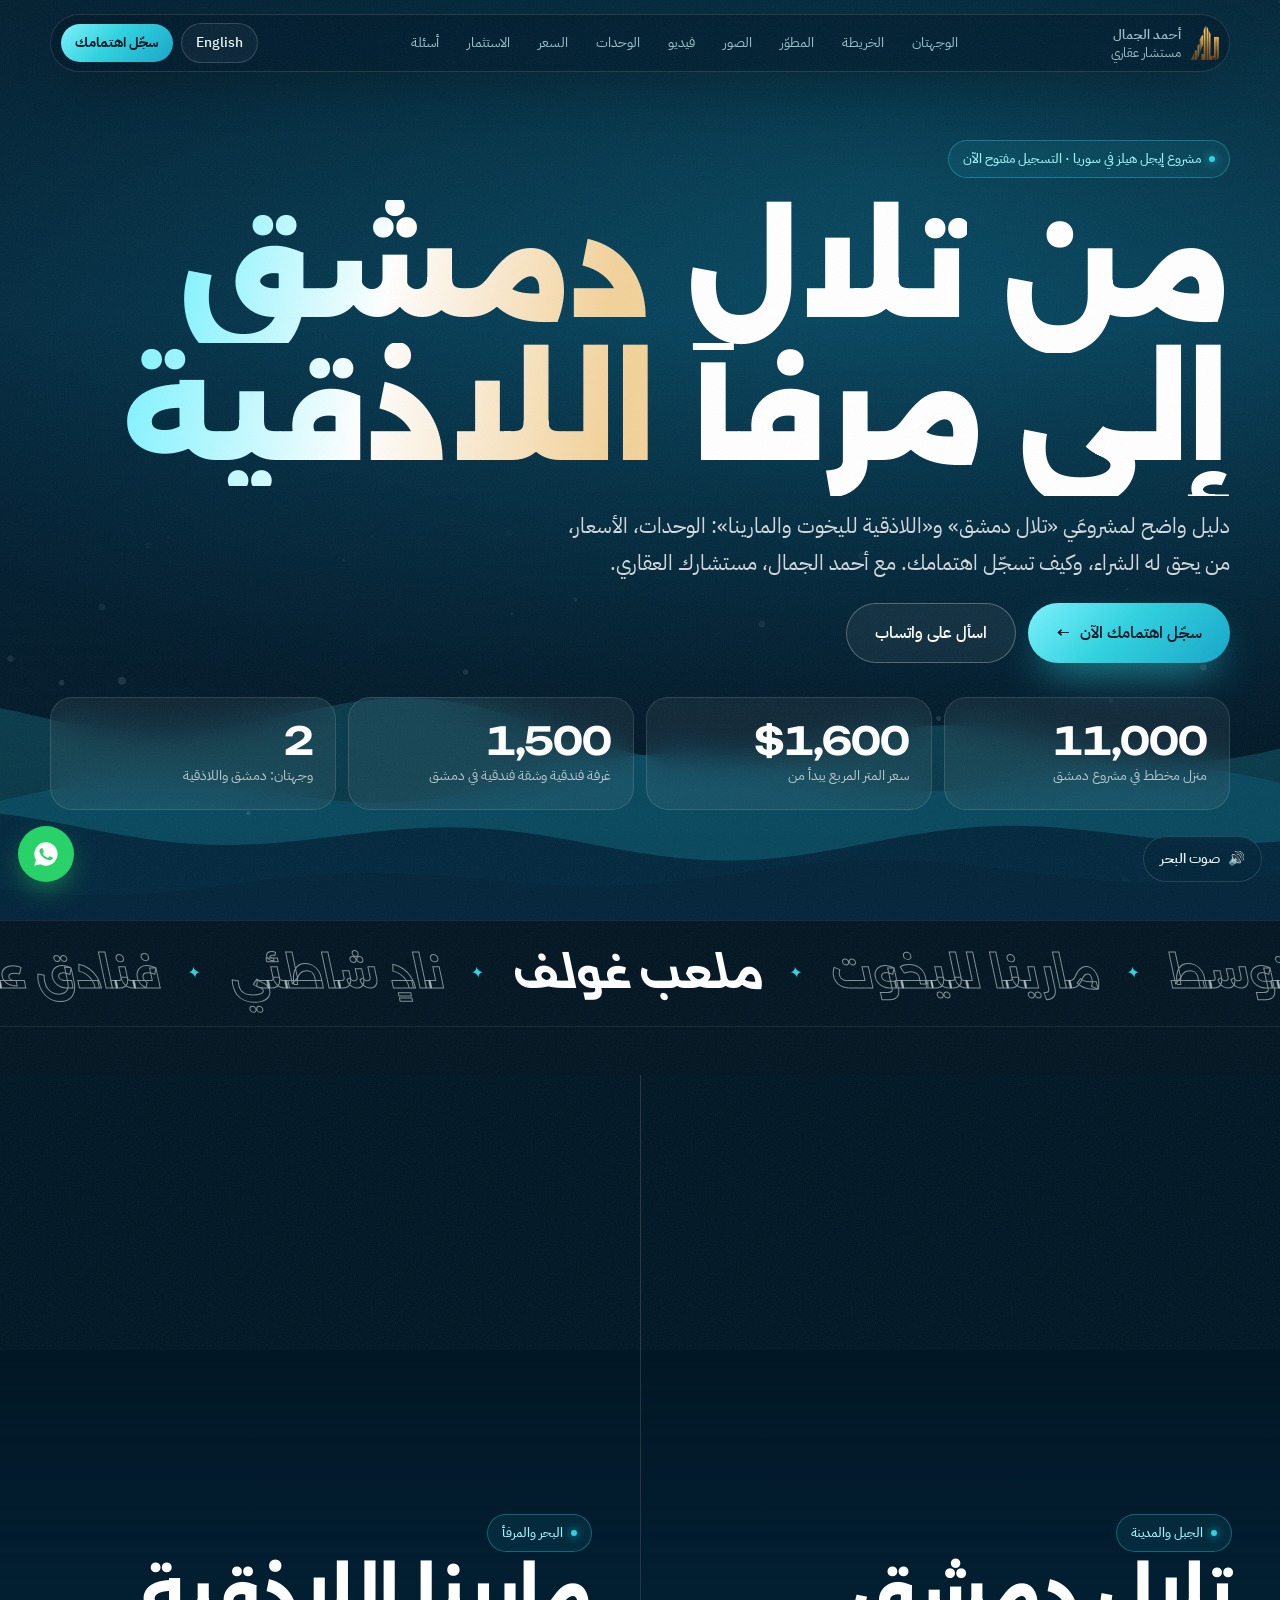
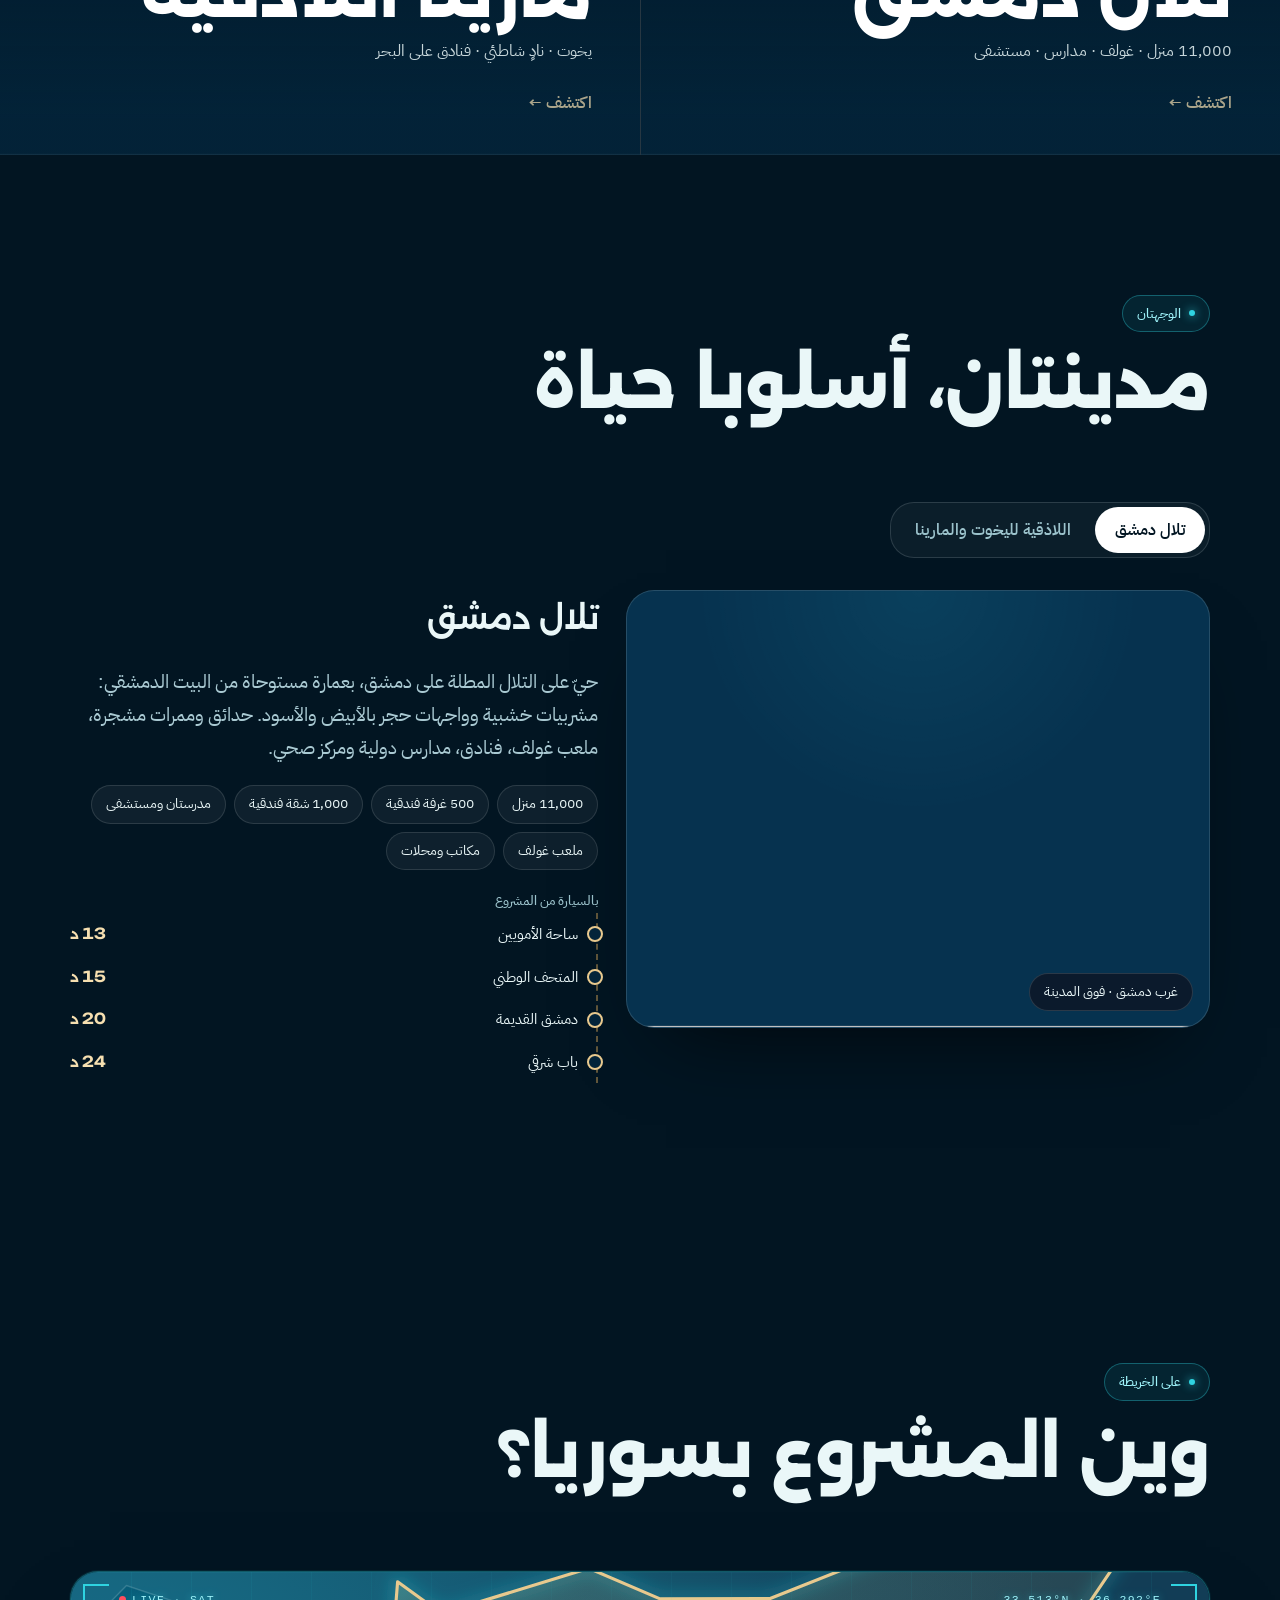
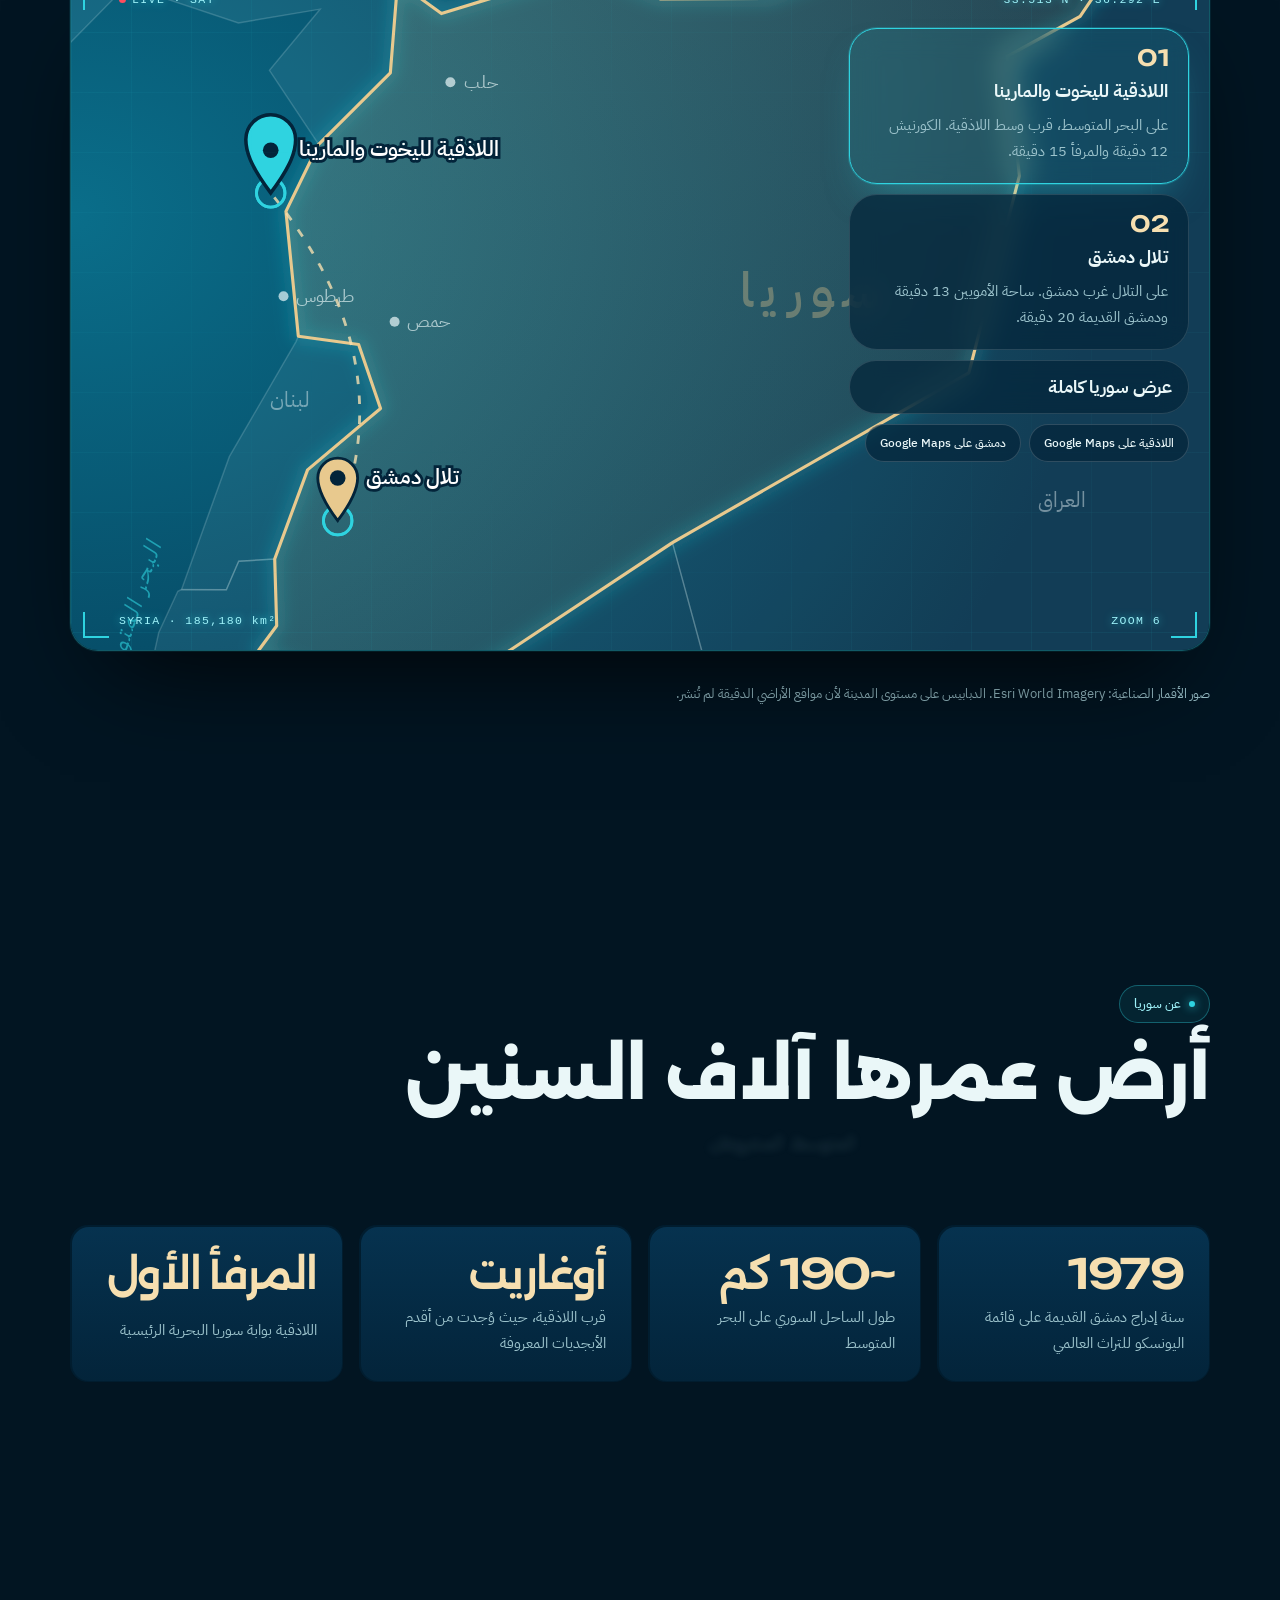
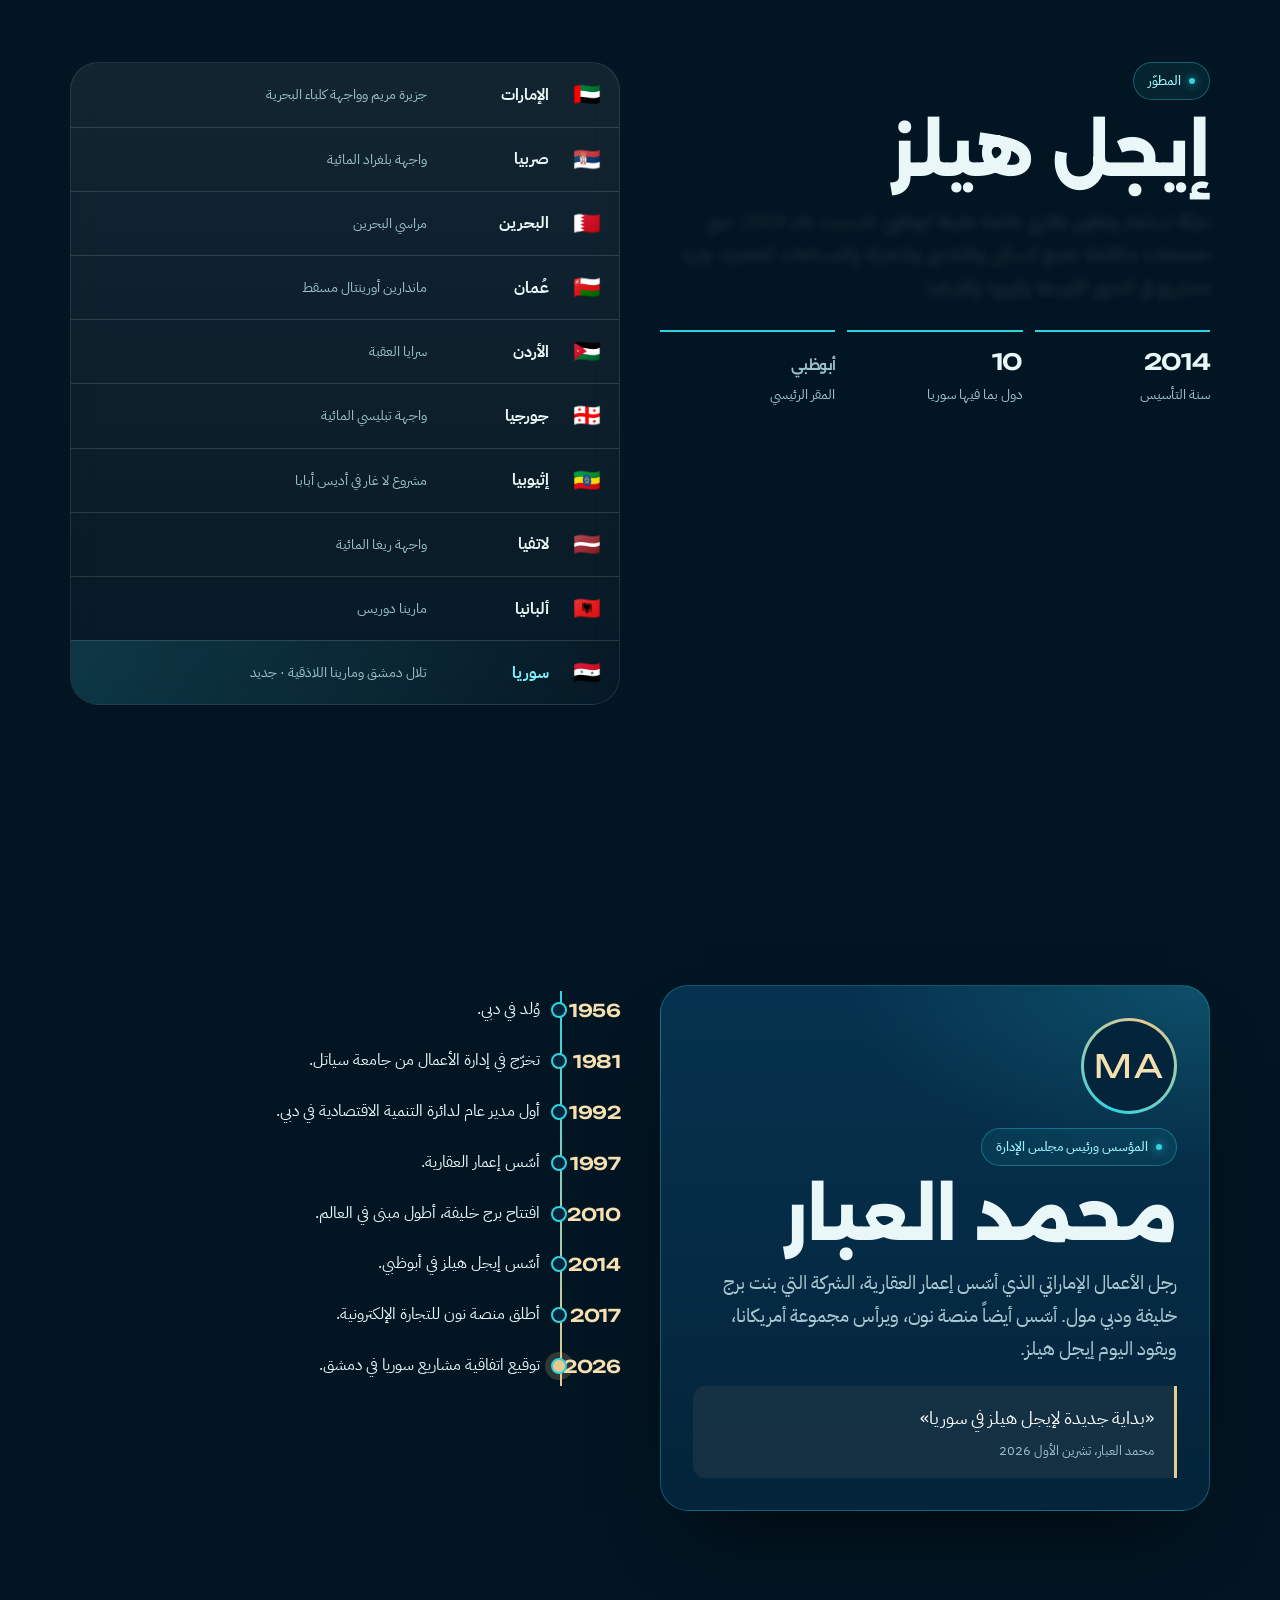
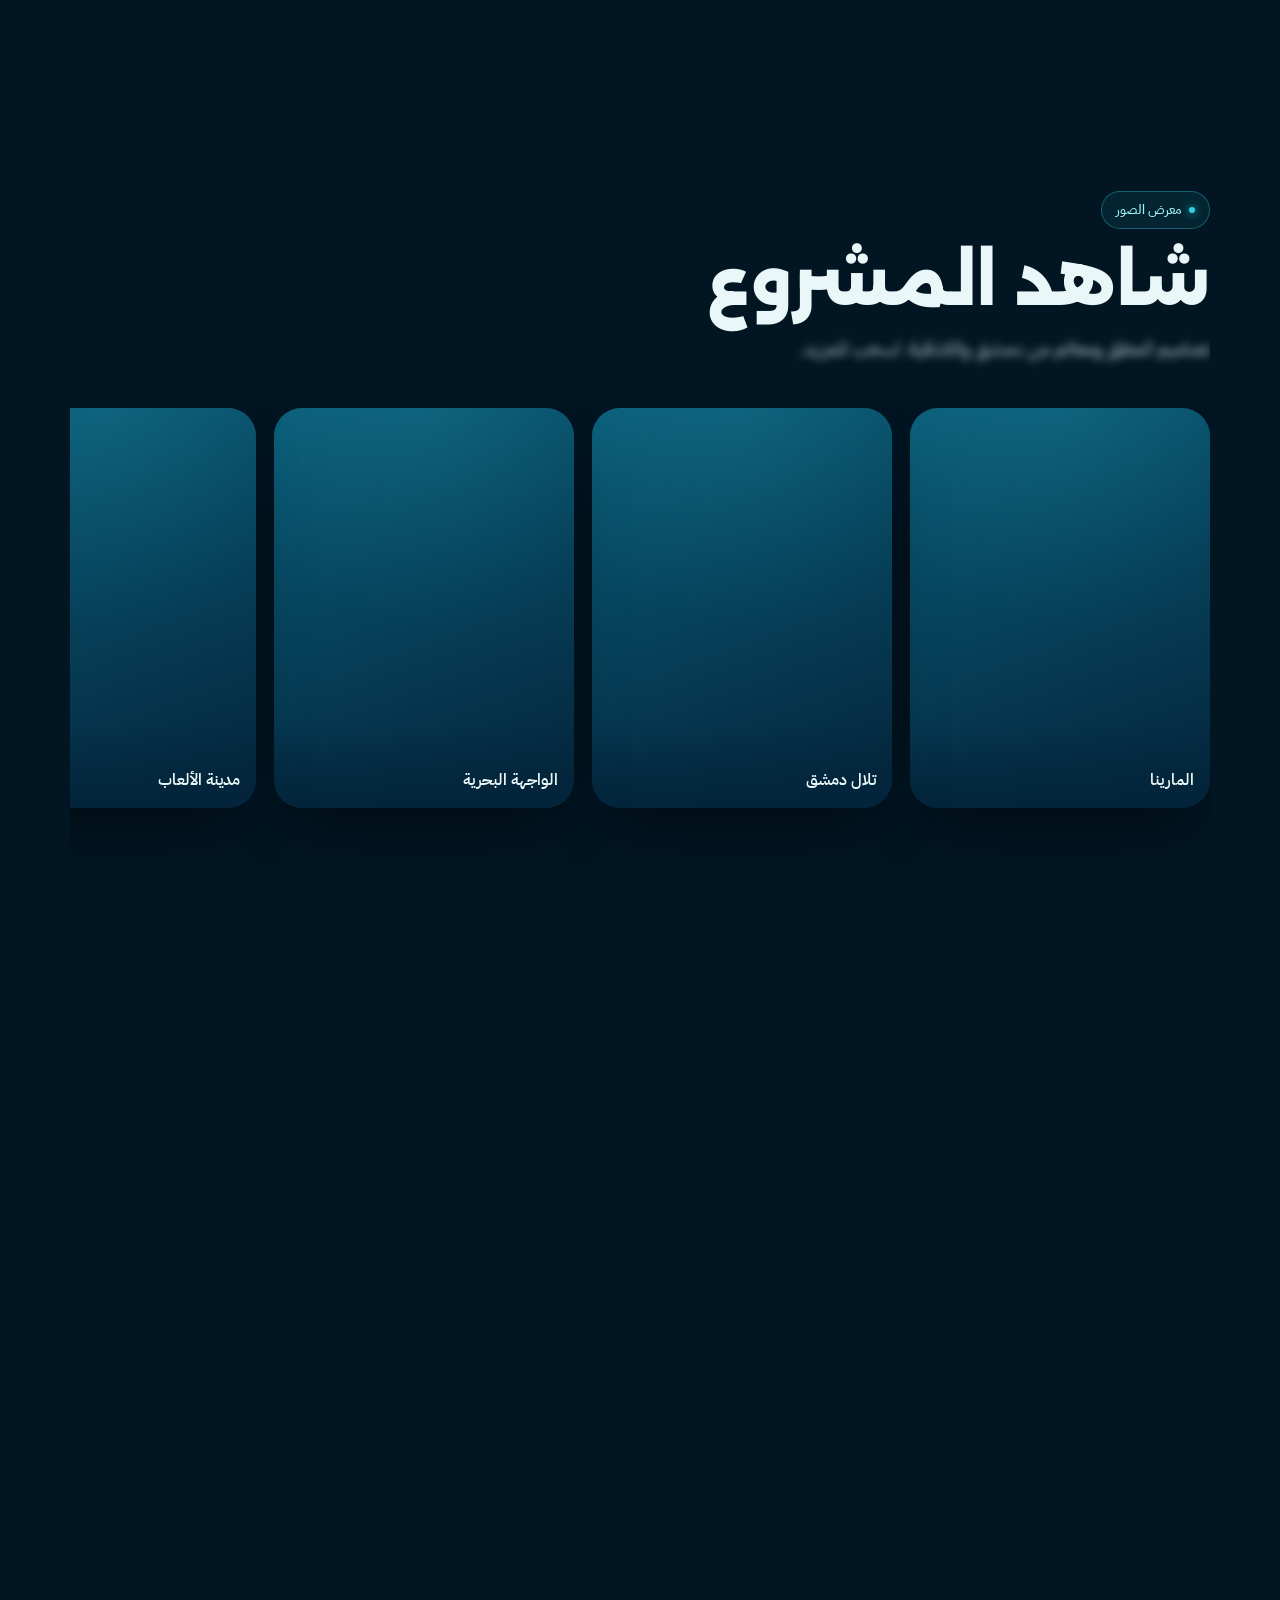
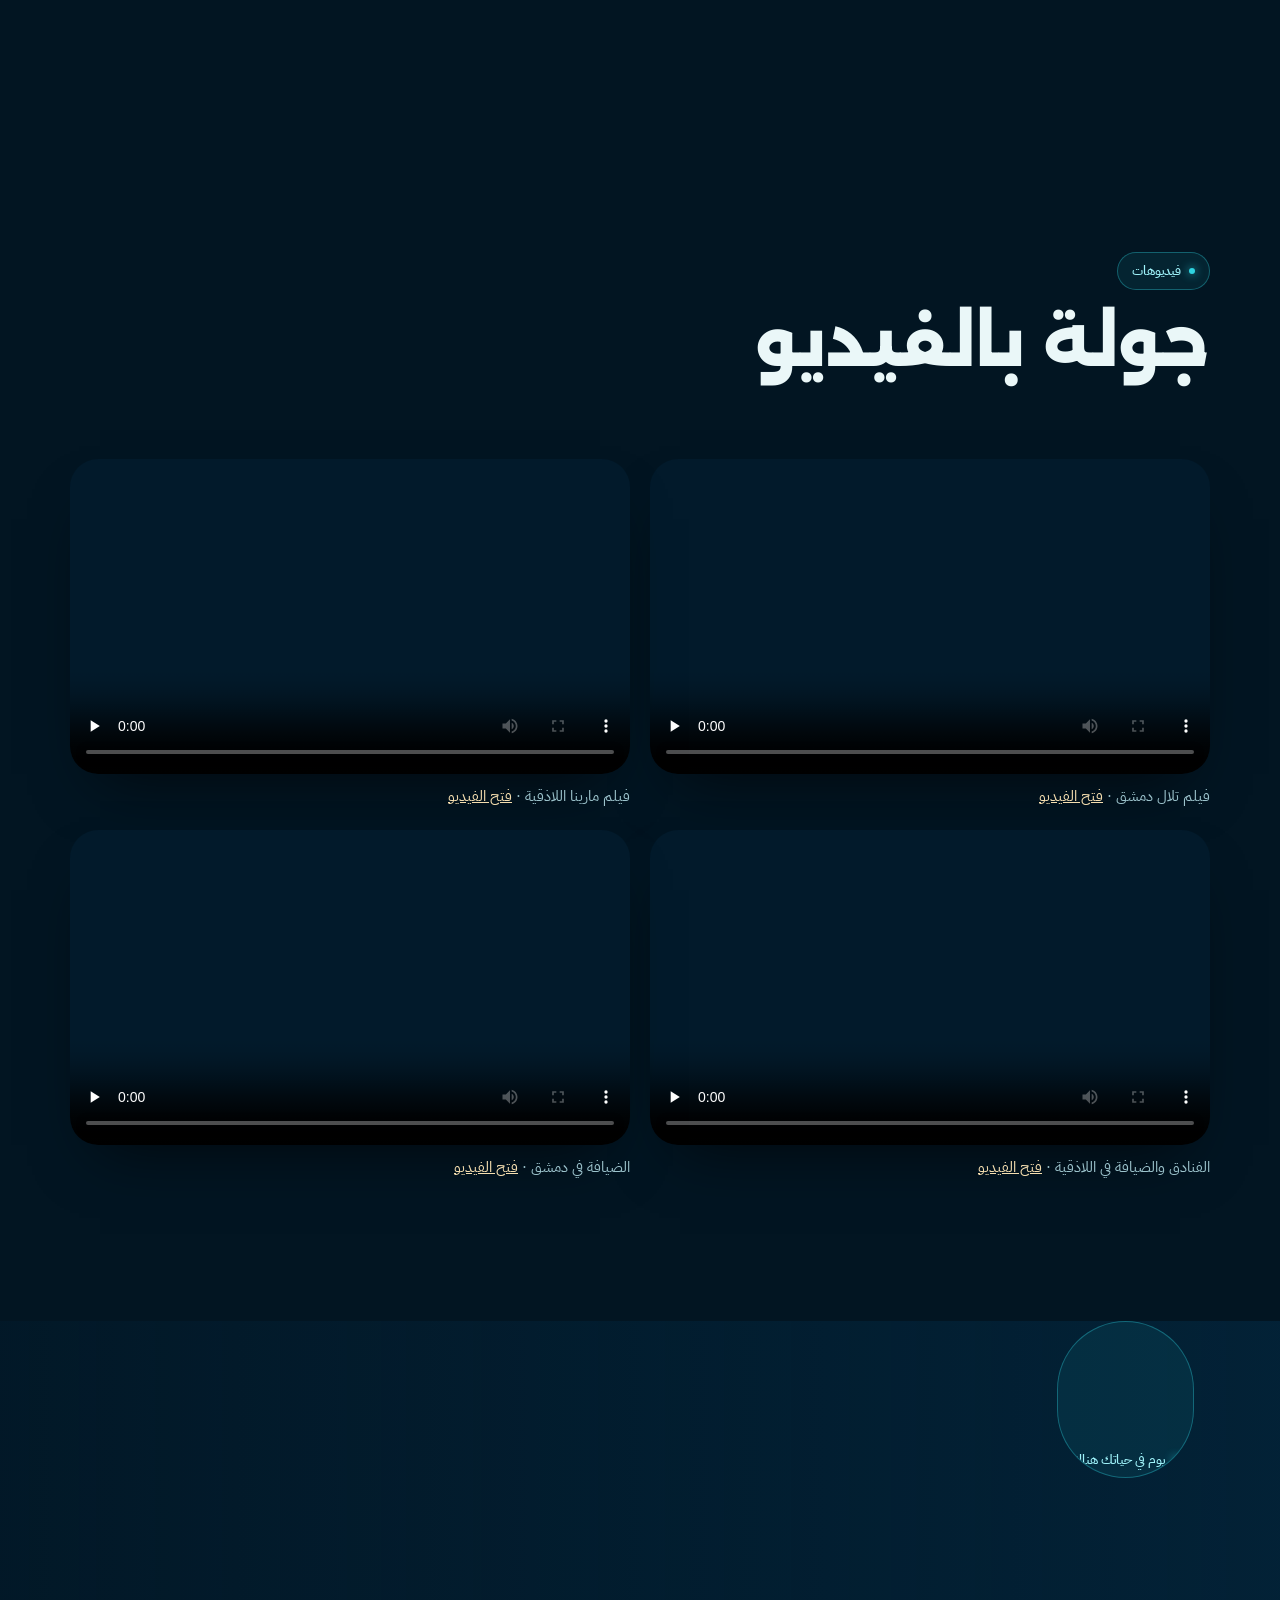
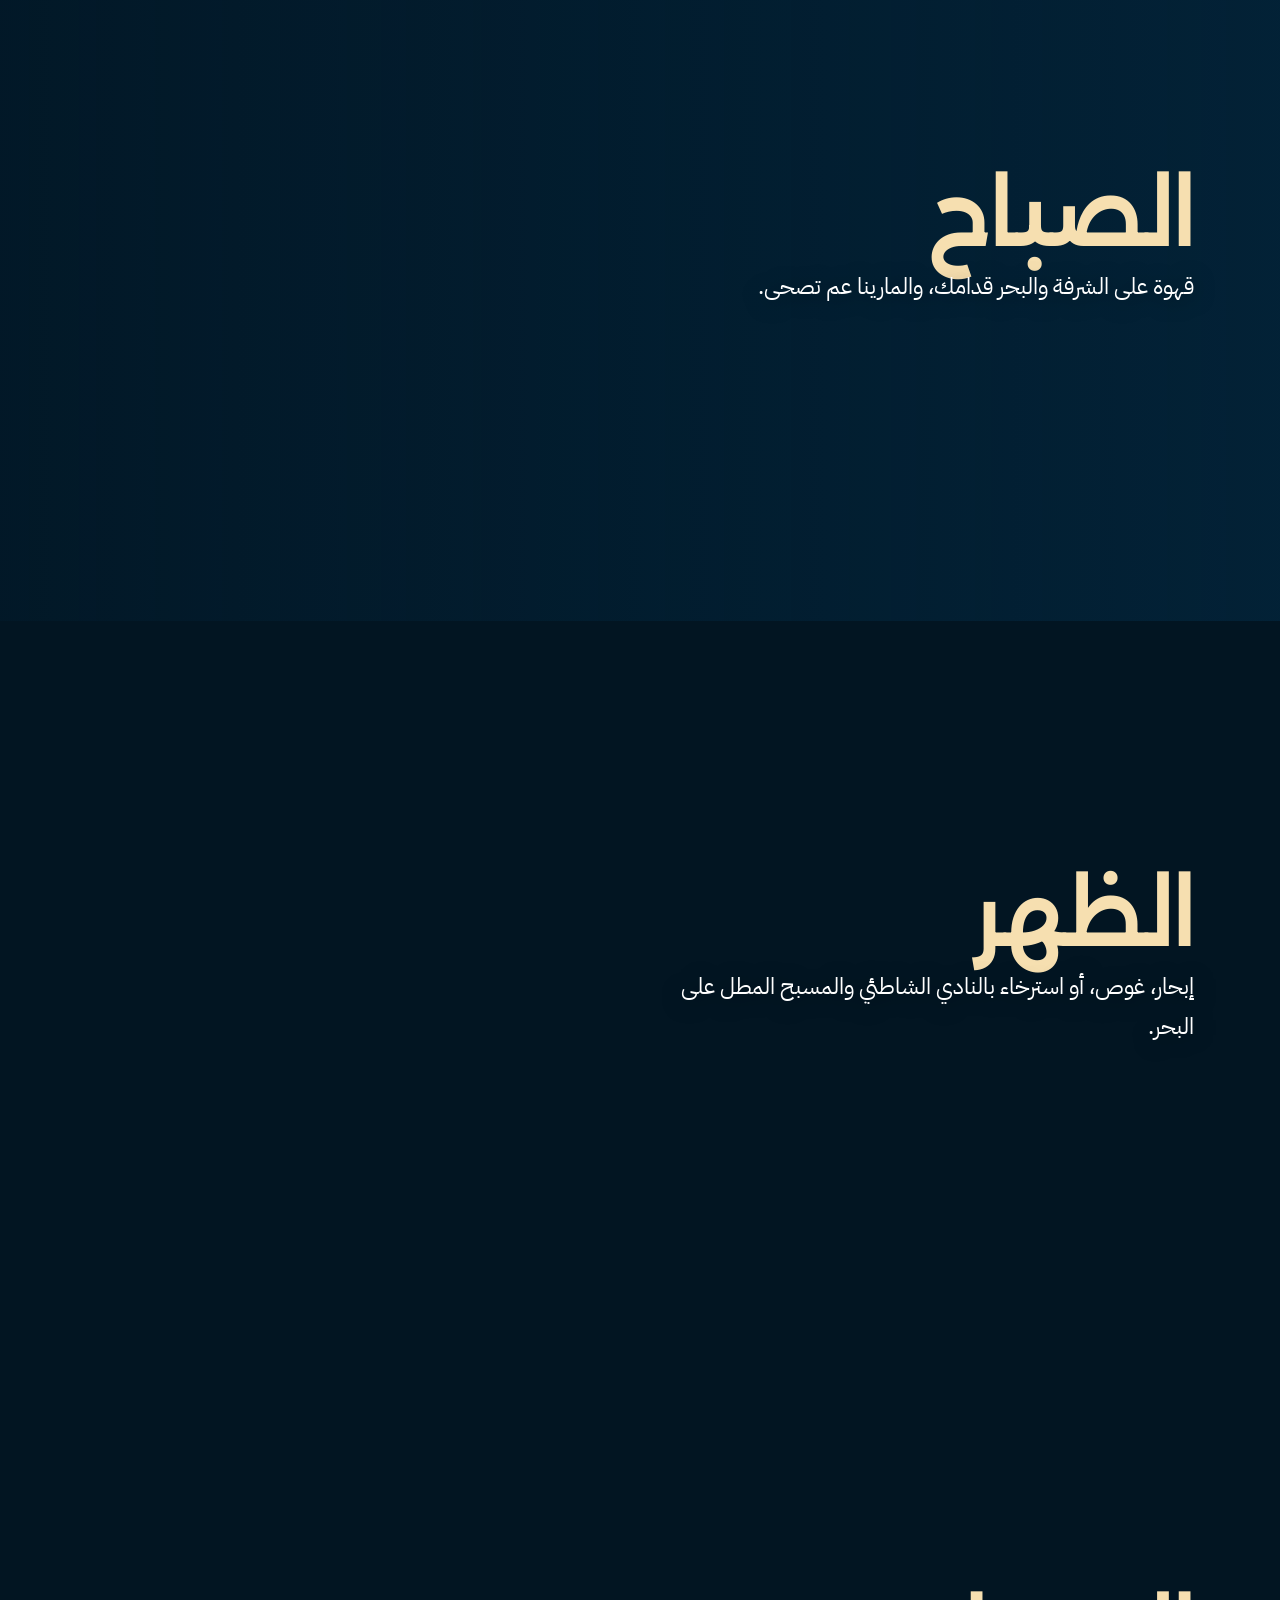
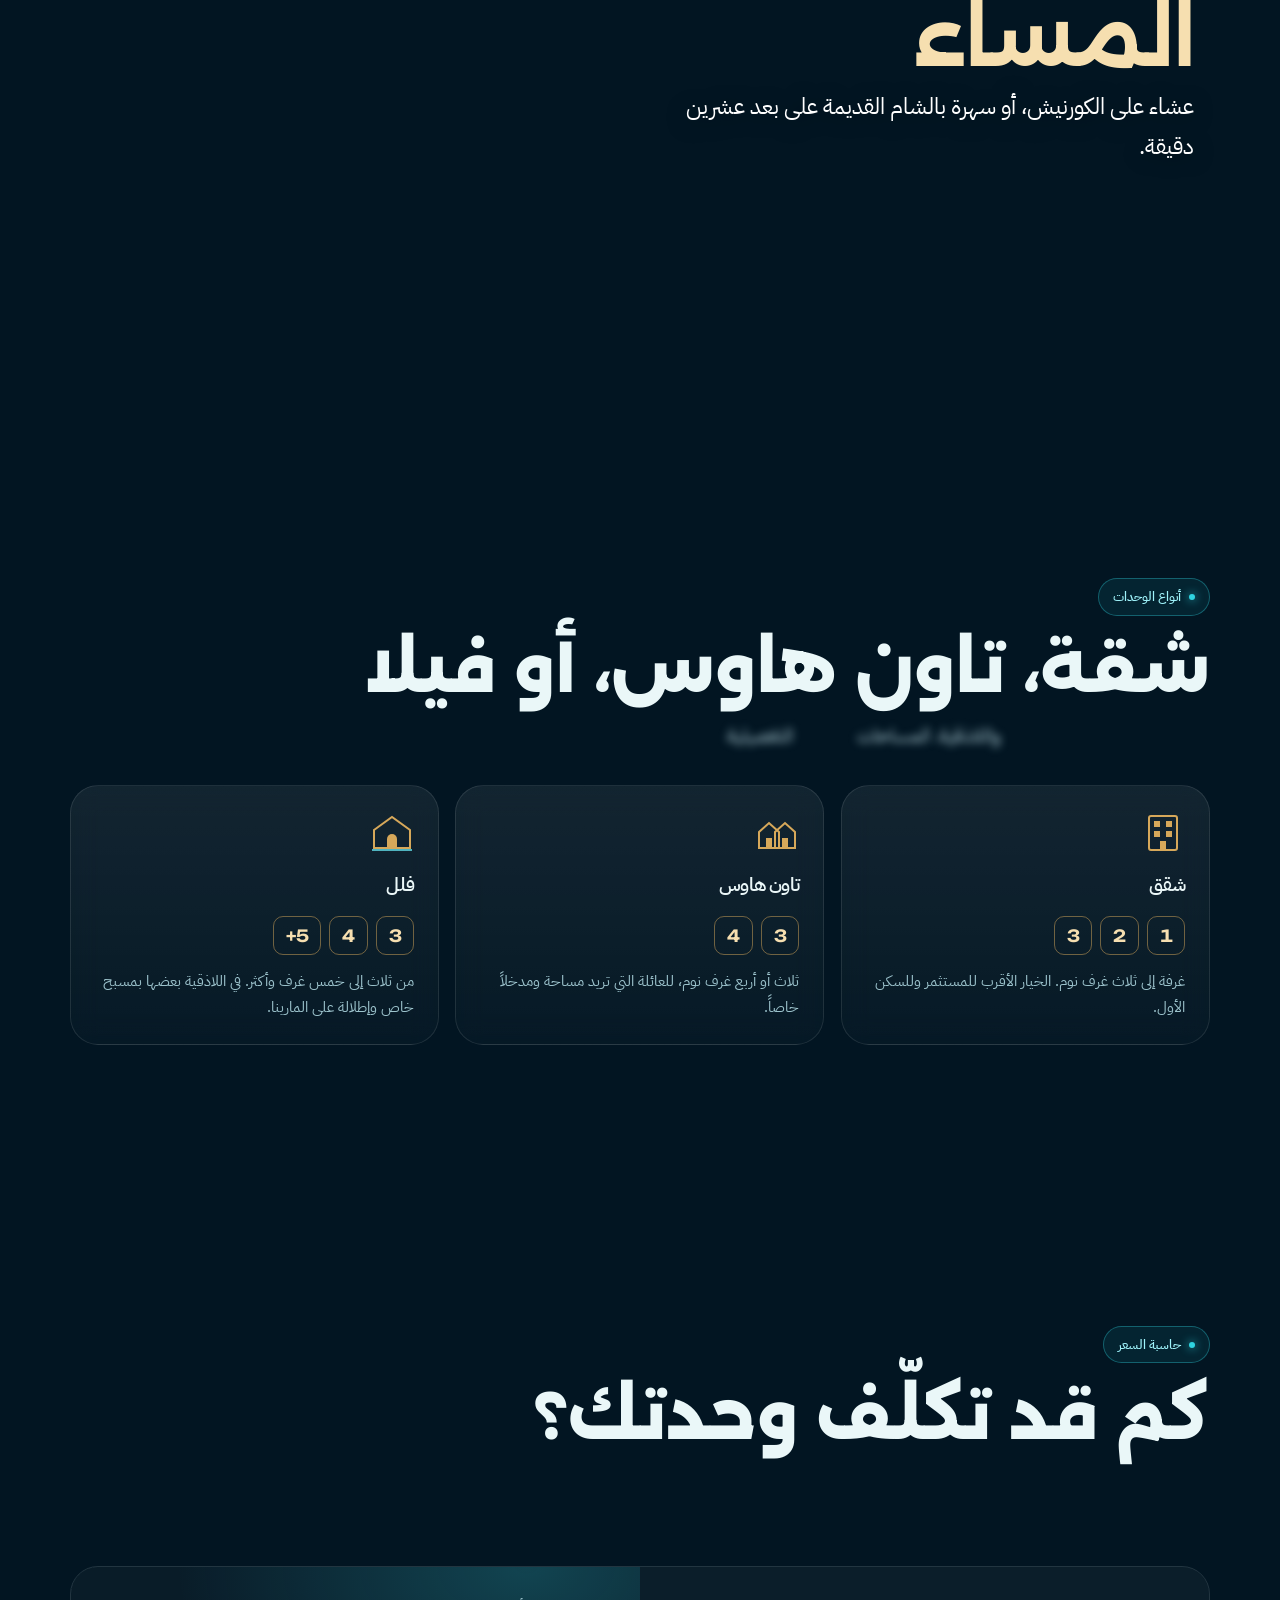
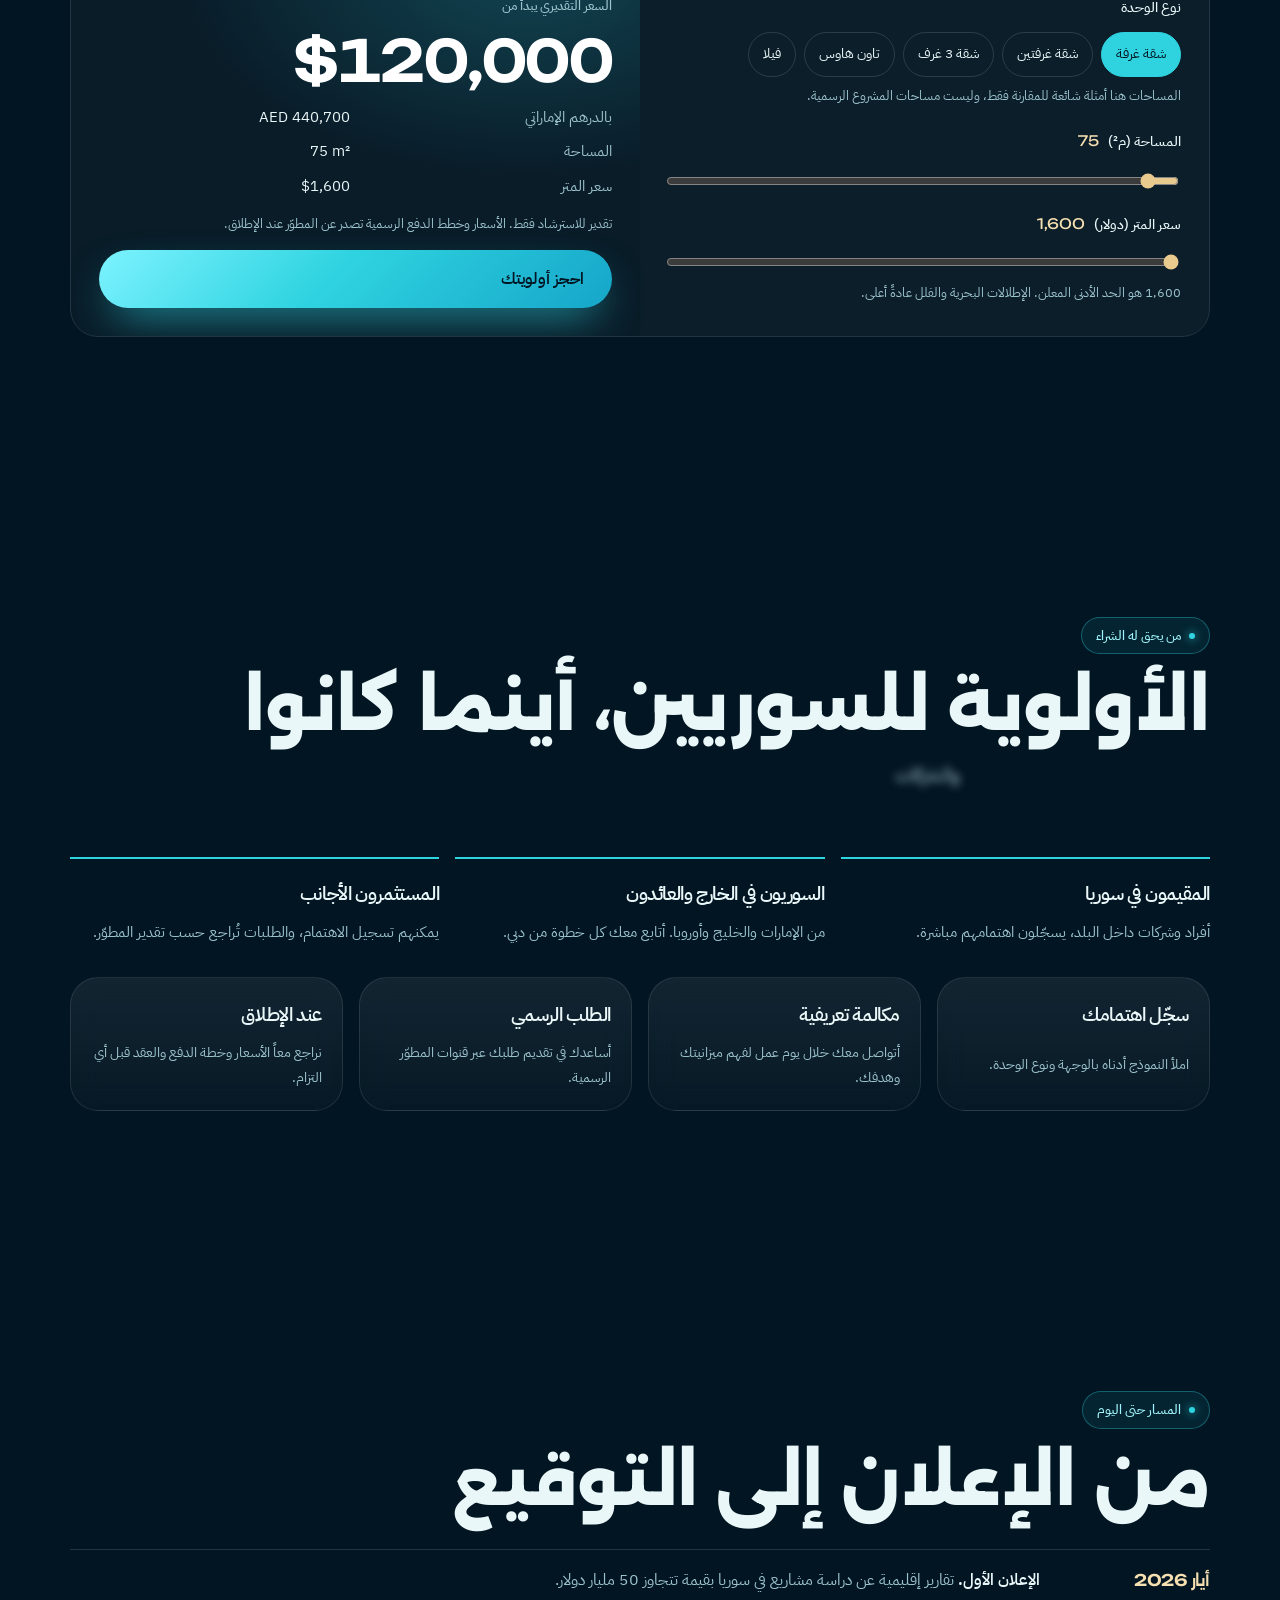
==== eagle-hills-syria/index.html @ ee852cde "Eagle Hills Syria: GSAP (self-hosted from GitHub), Lenis smooth scroll, React Bits-style effects Co-" ====
<!doctype html><html lang="ar" dir="rtl"><head><meta charset="utf-8"><meta name="viewport" content="width=device-width,initial-scale=1,viewport-fit=cover"><meta name="description" content="دليل مشروع إيجل هيلز سوريا: تلال دمشق واللاذقية لليخوت والمارينا، مع أحمد الجمال"><style>body{margin:0}img{max-width:100%}[hidden]{display:none!important}</style></head><body><title>Eagle Hills Syria Guide</title>
<meta name="claude:viewport-fit-sides" content="cover">
<link rel="preconnect" href="https://fonts.googleapis.com">
<link rel="preconnect" href="https://fonts.gstatic.com" crossorigin>
<link rel="stylesheet" href="https://fonts.googleapis.com/css2?family=Alexandria:wght@300;500;700;800;900&family=IBM+Plex+Sans+Arabic:wght@300;400;500;600;700&family=Unbounded:wght@400;600;800&family=Inter:wght@400;500;600&display=swap">
<style>
/* Layout: Damascene night. Ablaq (black/white stone) bands divide chapters; two destinations as twin panels; star-pattern canvas in the hero. */
:root{
  --night:#03243A; --night2:#06324F; --panel:#0A3D5C; --line:rgba(230,247,249,.14);
  --stone:#EAF7F8; --muted:#9CC3CC; --gold:#E8C98E; --gold2:#F6DFB0; --sea:#2FD3E0; --basalt:#0A5C78;
  --f-ar-display:"Alexandria","IBM Plex Sans Arabic",system-ui,sans-serif;
  --f-en-display:"Unbounded","Alexandria",system-ui,sans-serif;
  --f-body:"IBM Plex Sans Arabic","Inter",system-ui,sans-serif;
  --r:18px; color-scheme:dark;
}
*{box-sizing:border-box}
html{scroll-behavior:smooth}
body{background:linear-gradient(180deg,#03243A 0%,#05304D 40%,#03243A 100%) fixed;background-color:var(--night);color:var(--stone);font-family:var(--f-body);font-size:16px;line-height:1.75;font-weight:400;padding-left:max(16px,env(safe-area-inset-left,0px));padding-right:max(16px,env(safe-area-inset-right,0px))}
body::before{content:"";position:fixed;inset:0 0 auto;height:env(safe-area-inset-top,0px);z-index:10;background:var(--night)}
@media (prefers-reduced-motion:reduce){*{animation:none!important;transition:none!important;scroll-behavior:auto!important}}
a{color:var(--gold2)}
:focus-visible{outline:2px solid var(--gold);outline-offset:3px;border-radius:6px}
.wrap{max-width:1140px;margin-inline:auto}
html[lang="en"] [data-ar],html[lang="ar"] [data-en]{display:none!important}
h1,h2,h3{text-wrap:balance;margin:0;font-weight:700}
html[lang="ar"] h1,html[lang="ar"] h2{font-family:var(--f-ar-display);font-weight:700}
html[lang="en"] h1,html[lang="en"] h2{font-family:var(--f-en-display);font-weight:400;letter-spacing:.01em}
h2{font-size:clamp(2rem,4.6vw,3.2rem);line-height:1.2}
h3{font-size:1.2rem;font-weight:600}
p{margin:0}
.eyebrow{font-size:.78rem;letter-spacing:.18em;text-transform:uppercase;color:var(--gold);font-weight:500}
html[lang="ar"] .eyebrow{letter-spacing:.02em;font-size:.9rem}
.lead{color:var(--muted);max-width:62ch;font-size:1.05rem}
.sec{padding-block:clamp(56px,9vw,104px);display:grid;gap:32px}
.sec-head{display:grid;gap:12px}
/* ablaq stone band: Damascene striped masonry */
.ablaq{height:38px;margin-inline:calc(-1 * max(16px,env(safe-area-inset-left,0px)));background:url("data:image/svg+xml,%3Csvg xmlns='http://www.w3.org/2000/svg' viewBox='0 0 240 38'%3E%3Cpath d='M0 19 Q30 4 60 19 T120 19 T180 19 T240 19' fill='none' stroke='%232FD3E0' stroke-opacity='.55' stroke-width='2'/%3E%3Cpath d='M0 27 Q30 14 60 27 T120 27 T180 27 T240 27' fill='none' stroke='%23E8C98E' stroke-opacity='.35' stroke-width='1.5'/%3E%3C/svg%3E") repeat-x 0 50%/240px 38px;animation:drift 14s linear infinite}
@keyframes drift{to{background-position:-240px 50%}}

/* header */
header.top{position:sticky;top:env(safe-area-inset-top,0px);z-index:20;background:color-mix(in srgb,var(--night) 86%,transparent);backdrop-filter:blur(12px);-webkit-backdrop-filter:blur(12px);border-bottom:1px solid var(--line);margin-inline:calc(-1 * max(16px,env(safe-area-inset-left,0px)));padding-inline:max(16px,env(safe-area-inset-left,0px))}
.top .wrap{display:flex;align-items:center;justify-content:space-between;gap:16px;padding-block:10px}
.brand{display:flex;align-items:center;gap:10px;text-decoration:none;color:var(--stone);min-width:0}
.brand img{height:40px;width:auto}
.brand span{font-size:.82rem;color:var(--muted);line-height:1.3}
.brand b{display:block;color:var(--stone);font-weight:600;font-size:.95rem}
nav.links{display:flex;gap:22px;font-size:.92rem}
nav.links a{color:var(--muted);text-decoration:none}
nav.links a:hover{color:var(--stone)}
.tools{display:flex;gap:8px;align-items:center}
.pill{font:inherit;font-size:.86rem;font-weight:500;border:1px solid var(--line);background:transparent;color:var(--stone);border-radius:999px;padding:7px 14px;cursor:pointer;text-decoration:none;white-space:nowrap}
.pill.gold{background:var(--gold);color:var(--night);border-color:var(--gold)}
@media (max-width:900px){nav.links{display:none}.brand span{display:none}}

/* hero */
.hero{position:relative;display:grid;gap:28px;padding-block:clamp(48px,8vw,96px) 0;overflow:hidden;margin-inline:calc(-1 * max(16px,env(safe-area-inset-left,0px)));padding-inline:max(16px,env(safe-area-inset-left,0px))}
.hero{min-height:min(92vh,860px);align-content:end;padding-block:120px 0!important}
.hero video,.hero .poster{position:absolute;inset:0;width:100%;height:100%;object-fit:cover;z-index:0}
.hero .poster{background:radial-gradient(1200px 600px at 70% 20%,#0A5C78,#03243A)}
.hero::after{content:"";position:absolute;inset:0;z-index:1;background:linear-gradient(0deg,#03243A 4%,rgba(3,36,58,.55) 45%,rgba(3,36,58,.25) 70%,rgba(3,36,58,.55) 100%)}
.hero canvas{position:absolute;left:0;right:0;bottom:0;width:100%;height:46%;z-index:2;pointer-events:none}
.hero .wrap{z-index:3}
.hero .wrap{position:relative;display:grid;gap:22px;width:100%;padding-bottom:70px}
.hero h1{font-size:clamp(3rem,9vw,6.6rem);line-height:1.05;color:#fff;text-shadow:0 10px 50px rgba(0,0,0,.45)}
.hero h1 em{font-style:normal;color:var(--gold2)}
.hero .sub{font-size:clamp(1.1rem,2.2vw,1.35rem);color:var(--stone);max-width:46ch}
.cta-row{display:flex;flex-wrap:wrap;gap:12px}
.btn{display:inline-flex;align-items:center;gap:10px;font:inherit;font-weight:600;font-size:1rem;border-radius:999px;padding:13px 24px;border:1px solid var(--gold);text-decoration:none;cursor:pointer;transition:transform .2s,box-shadow .2s}
.btn.solid{background:linear-gradient(180deg,var(--gold2),var(--gold));color:var(--night);box-shadow:0 12px 36px -12px rgba(214,168,90,.7)}
.btn.ghost{background:transparent;color:var(--gold2)}
.btn:hover{transform:translateY(-2px)}
.facts{display:grid;grid-template-columns:repeat(4,minmax(0,1fr));gap:1px;background:var(--line);border:1px solid var(--line);border-radius:var(--r);overflow:hidden;margin-top:12px}
.facts div{background:color-mix(in srgb,var(--night2) 92%,transparent);padding:20px 18px;display:grid;gap:4px;min-width:0}
.facts b{font-family:var(--f-en-display);font-size:clamp(1.6rem,3.4vw,2.3rem);font-weight:400;color:var(--gold2);line-height:1.1;font-variant-numeric:tabular-nums}
.facts span{color:var(--muted);font-size:.86rem;line-height:1.5}
@media (max-width:760px){.facts{grid-template-columns:repeat(2,minmax(0,1fr))}}
.scene{display:none}

/* destinations */
.tabs{display:inline-flex;border:1px solid var(--line);border-radius:24px;justify-self:start;padding:4px;gap:4px;flex-wrap:wrap}
.tabs button{font:inherit;font-weight:600;border:0;background:none;color:var(--muted);padding:9px 20px;border-radius:999px;cursor:pointer}
.tabs button[aria-selected="true"]{background:var(--stone);color:var(--night)}
.dest{display:grid;grid-template-columns:minmax(0,1.05fr) minmax(0,.95fr);gap:28px;align-items:start}
.dest[hidden]{display:none!important}
.dest-art{border-radius:var(--r);overflow:hidden;border:1px solid var(--line);background:var(--night2);aspect-ratio:4/3;max-width:100%;position:relative}
.kb{position:absolute;inset:0}
.kb img{position:absolute;inset:0;width:100%;height:100%;object-fit:cover;opacity:0;transform:scale(1.12);transition:opacity 1.4s ease,transform 7s ease}
.kb img.on{opacity:1;transform:scale(1)}
.tilt{transform-style:preserve-3d;transition:transform .25s ease;will-change:transform}
.glare{position:absolute;inset:0;pointer-events:none;background:radial-gradient(500px circle at var(--gx,50%) var(--gy,0%),rgba(255,255,255,.22),transparent 45%);mix-blend-mode:soft-light}
.dest-art{box-shadow:0 40px 80px -40px rgba(0,0,0,.7)}
.dest-art .tag{position:absolute;inset-inline-start:16px;bottom:16px;background:rgba(13,20,36,.8);border:1px solid var(--line);border-radius:999px;padding:6px 14px;font-size:.85rem}
.dest-body{display:grid;gap:20px;min-width:0}
.dest-body h3{font-size:1.6rem}
html[lang="ar"] .dest-body h3{font-family:var(--f-ar-display);font-size:2rem}
html[lang="en"] .dest-body h3{font-family:var(--f-en-display);font-weight:400}
.chips{display:flex;flex-wrap:wrap;gap:8px;list-style:none;padding:0;margin:0}
.chips li{border:1px solid var(--line);border-radius:999px;padding:6px 14px;font-size:.88rem;background:rgba(237,230,214,.03)}
.route{list-style:none;padding:0;margin:0;display:grid;gap:0;border-inline-start:2px dashed rgba(214,168,90,.45)}
.route li{display:flex;justify-content:space-between;gap:12px;padding:8px 0;padding-inline-start:18px;position:relative;font-size:.95rem}
.route li::before{content:"";position:absolute;inset-inline-start:-7px;top:50%;width:12px;height:12px;border-radius:50%;background:var(--night);border:2px solid var(--gold);transform:translateY(-50%)}
.route b{font-family:var(--f-en-display);font-weight:400;color:var(--gold2);font-variant-numeric:tabular-nums;white-space:nowrap}
.mini-h{font-size:.82rem;color:var(--muted);font-weight:500}
@media (max-width:860px){.dest{grid-template-columns:minmax(0,1fr)}}


/* ===== wow layer ===== */
.intro{position:fixed;inset:0;z-index:100;display:grid;place-items:center;background:radial-gradient(800px 500px at 50% 40%,#0A5C78,#021827);transition:clip-path 1.1s cubic-bezier(.7,0,.2,1)}
.intro.out{clip-path:circle(0% at 50% 50%);pointer-events:none}
.intro-in{display:grid;gap:14px;justify-items:center;color:var(--stone)}
.intro img{height:90px;width:auto;animation:float 2.4s ease-in-out infinite}
.intro p{letter-spacing:.3em;font-size:.9rem;color:var(--gold2)}
.intro .bar{width:160px;height:2px;background:rgba(234,247,248,.15);overflow:hidden;border-radius:2px}
.intro .bar i{display:block;height:100%;width:40%;background:linear-gradient(90deg,var(--sea),var(--gold));animation:load 1s ease-in-out infinite}
@keyframes load{from{transform:translateX(-100%)}to{transform:translateX(260%)}}
@keyframes float{50%{transform:translateY(-8px)}}
.glow{position:fixed;left:0;top:0;width:420px;height:420px;border-radius:50%;pointer-events:none;z-index:1;background:radial-gradient(circle,rgba(47,211,224,.13),transparent 65%);transform:translate(-50%,-50%);transition:opacity .4s;opacity:0}
.live i{display:inline-block;width:8px;height:8px;border-radius:50%;background:#3EE58C;margin-inline-end:8px;box-shadow:0 0 0 0 rgba(62,229,140,.7);animation:ping 1.6s infinite;vertical-align:middle}
@keyframes ping{70%{box-shadow:0 0 0 10px rgba(62,229,140,0)}100%{box-shadow:0 0 0 0 rgba(62,229,140,0)}}
.hero h1 em{background:linear-gradient(90deg,var(--gold2),var(--sea),var(--gold2));background-size:200% auto;-webkit-background-clip:text;background-clip:text;color:transparent;animation:shine 6s linear infinite}
@keyframes shine{to{background-position:200% center}}
.btn.solid{position:relative;overflow:hidden}
.btn.solid::after{content:"";position:absolute;inset:0;background:linear-gradient(120deg,transparent 30%,rgba(255,255,255,.55) 50%,transparent 70%);transform:translateX(-120%);animation:sweep 3.2s ease-in-out infinite}
@keyframes sweep{60%,100%{transform:translateX(120%)}}
.marquee{overflow:hidden;border-block:1px solid var(--line);background:rgba(47,211,224,.05);margin-inline:calc(-1 * max(16px,env(safe-area-inset-left,0px)));padding-block:16px}
.mq-track{display:flex;width:max-content;animation:mq 40s linear infinite}
.mq-track > div{display:flex;gap:28px;align-items:center;white-space:nowrap;padding-inline-end:28px}
.mq-track span{font-size:clamp(1.1rem,2.4vw,1.6rem);color:var(--stone);font-weight:500}
.mq-track b{color:var(--gold);font-weight:400}
html[dir="rtl"] .mq-track{animation-name:mqr}
@keyframes mq{to{transform:translateX(-50%)}}
@keyframes mqr{to{transform:translateX(50%)}}
.split{display:flex;gap:0;height:min(78vh,680px);margin-inline:calc(-1 * max(16px,env(safe-area-inset-left,0px)));margin-block:48px 0}
.panel{position:relative;flex:1;overflow:hidden;color:#fff;text-decoration:none;transition:flex .8s cubic-bezier(.2,.7,.2,1);min-width:0}
.panel:hover{flex:1.7}
.panel img,.panel video{position:absolute;inset:0;width:100%;height:100%;object-fit:cover;transition:transform 1.4s ease,opacity .6s}
.panel video{opacity:0}
.panel.playing video{opacity:1}
.panel:hover img{transform:scale(1.08)}
.panel::after{content:"";position:absolute;inset:0;background:linear-gradient(0deg,rgba(3,36,58,.92) 5%,rgba(3,36,58,.15) 60%)}
.panel-txt{position:absolute;inset:auto 0 0;z-index:2;padding:clamp(20px,4vw,48px);display:grid;gap:8px}
.panel-txt h2{font-size:clamp(2.2rem,5vw,4rem)}
.panel-txt p{color:rgba(234,247,248,.85)}
.go{display:inline-block;margin-top:6px;color:var(--gold2);font-weight:600;transform:translateY(10px);opacity:.7;transition:all .5s}
.panel:hover .go{transform:none;opacity:1}
.panel + .panel{border-inline-start:1px solid rgba(255,255,255,.15)}
@media (max-width:760px){.split{flex-direction:column;height:auto}.panel{min-height:360px}.panel:hover{flex:1}}
.story{position:relative;margin-inline:calc(-1 * max(16px,env(safe-area-inset-left,0px)))}
.story-bg{position:sticky;top:0;height:100vh;overflow:hidden;z-index:0}
.story-bg img{position:absolute;inset:0;width:100%;height:100%;object-fit:cover;opacity:0;transform:scale(1.15);transition:opacity 1.2s ease,transform 6s ease}
.story-bg img.on{opacity:1;transform:scale(1)}
.story-shade{position:absolute;inset:0;background:linear-gradient(90deg,rgba(3,36,58,.85),rgba(3,36,58,.25))}
html[dir="rtl"] .story-shade{background:linear-gradient(270deg,rgba(3,36,58,.85),rgba(3,36,58,.25))}
.story-steps{position:relative;z-index:1;margin-top:-100vh;padding-inline:max(16px,env(safe-area-inset-left,0px));display:grid;gap:0}
.story-steps > .eyebrow{padding-top:14vh}
.step{min-height:80vh;display:grid;align-content:center;gap:10px;max-width:520px}
.step .when{font-size:clamp(3rem,8vw,5.5rem);line-height:1;color:var(--gold2)}
html[lang="ar"] .step .when{font-family:var(--f-ar-display)}
html[lang="en"] .step .when{font-family:var(--f-en-display)}
.step p{font-size:clamp(1.15rem,2.2vw,1.45rem);color:#fff;text-shadow:0 2px 20px rgba(0,0,0,.5)}
.mcta{display:none}
@media (max-width:760px){.mcta{display:block;position:fixed;inset-inline:max(12px,env(safe-area-inset-left,0px)) 84px;bottom:calc(18px + env(safe-area-inset-bottom,0px));z-index:29;text-align:center;padding:16px 12px;border-radius:999px;background:linear-gradient(180deg,var(--gold2),var(--gold));color:#03243A;font-weight:700;text-decoration:none;box-shadow:0 14px 34px -10px rgba(232,201,142,.8);transform:translateY(140%);transition:transform .5s}
.mcta.show{transform:none}}
.btn,.pill.gold{will-change:transform}

/* webgl sea */
.sea3d{position:relative;height:min(92vh,820px);min-height:520px;overflow:hidden;margin-inline:calc(-1 * max(16px,env(safe-area-inset-left,0px)));background:linear-gradient(180deg,#1b2a4a 0%,#e58a5c 45%,#f4c28a 50%,#0a4d68 52%,#03243A 100%);touch-action:pan-y}
.sea3d canvas{position:absolute;inset:0;width:100%;height:100%;display:block}
.sea-ui{position:relative;z-index:2;height:100%;display:grid;align-content:start;gap:18px;padding-top:clamp(56px,10vh,110px);text-align:center;justify-items:center}
.sea-title{font-size:clamp(2.8rem,8vw,6rem)!important;line-height:1.08;color:#fff;text-shadow:0 6px 40px rgba(60,20,10,.45)}
.sea-ui .eyebrow{color:#FFE7C2;text-shadow:0 2px 12px rgba(0,0,0,.4)}
.sea-ui .btn.ghost{color:#fff;border-color:rgba(255,255,255,.7);background:rgba(3,36,58,.25);backdrop-filter:blur(6px);-webkit-backdrop-filter:blur(6px)}
.sea-hint{position:absolute;bottom:18px;left:50%;transform:translateX(-50%);z-index:2;font-size:.8rem;color:rgba(255,255,255,.75);letter-spacing:.06em;animation:float 3s ease-in-out infinite}
footer{position:relative}
.sound{position:fixed;inset-inline-start:max(18px,env(safe-area-inset-left,0px));bottom:calc(18px + env(safe-area-inset-bottom,0px));z-index:31;display:flex;align-items:center;gap:8px;font:inherit;font-size:.86rem;font-weight:600;color:var(--stone);background:rgba(3,36,58,.75);backdrop-filter:blur(10px);-webkit-backdrop-filter:blur(10px);border:1px solid var(--line);border-radius:999px;padding:10px 16px;cursor:pointer}
.sound[aria-pressed="true"]{border-color:var(--sea);box-shadow:0 0 0 4px rgba(47,211,224,.15),0 0 30px -4px rgba(47,211,224,.6)}
.sound[aria-pressed="true"] .ico{animation:float 1.2s ease-in-out infinite}
@media (max-width:760px){.sound .lbl{display:none}.sound{bottom:calc(84px + env(safe-area-inset-bottom,0px))}.ocean{height:260px}.sun{width:60px;height:60px}}
/* tech satellite map */
.tmap{position:relative;height:min(78vh,680px);min-height:520px;border-radius:var(--r);overflow:hidden;border:1px solid rgba(47,211,224,.35);box-shadow:0 0 0 1px rgba(47,211,224,.08),0 50px 100px -40px rgba(0,0,0,.85),inset 0 0 120px rgba(47,211,224,.08);background:#021827}
.map-fallback{position:absolute;inset:0;display:grid;place-items:center}
.map-fallback .map{width:100%;height:100%;object-fit:cover}
.leaf{position:absolute;inset:0;z-index:1;opacity:0;transition:opacity 1s;background:#021827}
.tmap.sat .leaf{opacity:1}
.leaf .leaflet-tile-pane{filter:saturate(.75) contrast(1.15) brightness(.78) hue-rotate(-8deg)}
.hud{position:absolute;inset:0;z-index:5;pointer-events:none}
.hud .grid{position:absolute;inset:0;background:linear-gradient(rgba(47,211,224,.07) 1px,transparent 1px) 0 0/60px 60px,linear-gradient(90deg,rgba(47,211,224,.07) 1px,transparent 1px) 0 0/60px 60px;mask-image:radial-gradient(ellipse at center,transparent 35%,#000 90%);-webkit-mask-image:radial-gradient(ellipse at center,transparent 35%,#000 90%)}
.hud .scan{position:absolute;left:0;right:0;height:120px;top:-120px;background:linear-gradient(180deg,transparent,rgba(47,211,224,.18),transparent);animation:scan 5s linear infinite}
@keyframes scan{to{top:100%}}
.hud .c{position:absolute;width:26px;height:26px;border:2px solid var(--sea)}
.hud .tl{top:12px;left:12px;border-right:0;border-bottom:0}.hud .tr{top:12px;right:12px;border-left:0;border-bottom:0}.hud .bl{bottom:12px;left:12px;border-right:0;border-top:0}.hud .br{bottom:12px;right:12px;border-left:0;border-top:0}
.hud-top,.hud-bot{position:absolute;left:48px;right:48px;display:flex;justify-content:space-between;gap:12px;font-family:ui-monospace,Menlo,Consolas,monospace;font-size:.72rem;letter-spacing:.12em;color:#9FF3FA;text-shadow:0 0 8px rgba(47,211,224,.8);direction:ltr}
.hud-top{top:18px}.hud-bot{bottom:18px}
.hud .live i{display:inline-block;width:7px;height:7px;border-radius:50%;background:#ff4d5e;margin-right:6px;animation:blink 1s steps(2) infinite}
@keyframes blink{50%{opacity:0}}
.map-panel{position:absolute;z-index:6;top:56px;right:20px;width:min(340px,calc(100% - 40px));display:grid;gap:10px}
.map-panel .mcard{background:rgba(3,36,58,.72);backdrop-filter:blur(14px);-webkit-backdrop-filter:blur(14px)}
.map-panel .mcard.mini{padding:10px 16px;font-size:.9rem}
.map-panel .cta-row{gap:8px}.map-panel .pill{background:rgba(3,36,58,.7);font-size:.78rem}
@media (max-width:760px){.tmap{height:auto;min-height:0;display:grid}.map-fallback,.leaf{position:relative;height:420px}.leaf{position:absolute;top:0;left:0;right:0}.hud{height:420px}.map-panel{position:relative;top:auto;inset-inline-end:auto;width:auto;padding:14px}}
/* leaflet 1.9.4 css (inlined) */
 .leaflet-pane, .leaflet-tile, .leaflet-marker-icon, .leaflet-marker-shadow, .leaflet-tile-container, .leaflet-pane > svg, .leaflet-pane > canvas, .leaflet-zoom-box, .leaflet-image-layer, .leaflet-layer { position: absolute; left: 0; top: 0; } .leaflet-container { overflow: hidden; } .leaflet-tile, .leaflet-marker-icon, .leaflet-marker-shadow { -webkit-user-select: none; -moz-user-select: none; user-select: none; -webkit-user-drag: none; } .leaflet-tile::selection { background: transparent; } .leaflet-safari .leaflet-tile { image-rendering: -webkit-optimize-contrast; } .leaflet-safari .leaflet-tile-container { width: 1600px; height: 1600px; -webkit-transform-origin: 0 0; } .leaflet-marker-icon, .leaflet-marker-shadow { display: block; } .leaflet-container .leaflet-overlay-pane svg { max-width: none !important; max-height: none !important; } .leaflet-container .leaflet-marker-pane img, .leaflet-container .leaflet-shadow-pane img, .leaflet-container .leaflet-tile-pane img, .leaflet-container img.leaflet-image-layer, .leaflet-container .leaflet-tile { max-width: none !important; max-height: none !important; width: auto; padding: 0; } .leaflet-container img.leaflet-tile { mix-blend-mode: plus-lighter; } .leaflet-container.leaflet-touch-zoom { -ms-touch-action: pan-x pan-y; touch-action: pan-x pan-y; } .leaflet-container.leaflet-touch-drag { -ms-touch-action: pinch-zoom; touch-action: none; touch-action: pinch-zoom; } .leaflet-container.leaflet-touch-drag.leaflet-touch-zoom { -ms-touch-action: none; touch-action: none; } .leaflet-container { -webkit-tap-highlight-color: transparent; } .leaflet-container a { -webkit-tap-highlight-color: rgba(51, 181, 229, 0.4); } .leaflet-tile { filter: inherit; visibility: hidden; } .leaflet-tile-loaded { visibility: inherit; } .leaflet-zoom-box { width: 0; height: 0; -moz-box-sizing: border-box; box-sizing: border-box; z-index: 800; } .leaflet-overlay-pane svg { -moz-user-select: none; } .leaflet-pane { z-index: 400; } .leaflet-tile-pane { z-index: 200; } .leaflet-overlay-pane { z-index: 400; } .leaflet-shadow-pane { z-index: 500; } .leaflet-marker-pane { z-index: 600; } .leaflet-tooltip-pane { z-index: 650; } .leaflet-popup-pane { z-index: 700; } .leaflet-map-pane canvas { z-index: 100; } .leaflet-map-pane svg { z-index: 200; } .leaflet-vml-shape { width: 1px; height: 1px; } .lvml { behavior: none; display: inline-block; position: absolute; } .leaflet-control { position: relative; z-index: 800; pointer-events: visiblePainted; pointer-events: auto; } .leaflet-top, .leaflet-bottom { position: absolute; z-index: 1000; pointer-events: none; } .leaflet-top { top: 0; } .leaflet-right { right: 0; } .leaflet-bottom { bottom: 0; } .leaflet-left { left: 0; } .leaflet-control { float: left; clear: both; } .leaflet-right .leaflet-control { float: right; } .leaflet-top .leaflet-control { margin-top: 10px; } .leaflet-bottom .leaflet-control { margin-bottom: 10px; } .leaflet-left .leaflet-control { margin-left: 10px; } .leaflet-right .leaflet-control { margin-right: 10px; } .leaflet-fade-anim .leaflet-popup { opacity: 0; -webkit-transition: opacity 0.2s linear; -moz-transition: opacity 0.2s linear; transition: opacity 0.2s linear; } .leaflet-fade-anim .leaflet-map-pane .leaflet-popup { opacity: 1; } .leaflet-zoom-animated { -webkit-transform-origin: 0 0; -ms-transform-origin: 0 0; transform-origin: 0 0; } svg.leaflet-zoom-animated { will-change: transform; } .leaflet-zoom-anim .leaflet-zoom-animated { -webkit-transition: -webkit-transform 0.25s cubic-bezier(0,0,0.25,1); -moz-transition: -moz-transform 0.25s cubic-bezier(0,0,0.25,1); transition: transform 0.25s cubic-bezier(0,0,0.25,1); } .leaflet-zoom-anim .leaflet-tile, .leaflet-pan-anim .leaflet-tile { -webkit-transition: none; -moz-transition: none; transition: none; } .leaflet-zoom-anim .leaflet-zoom-hide { visibility: hidden; } .leaflet-interactive { cursor: pointer; } .leaflet-grab { cursor: -webkit-grab; cursor: -moz-grab; cursor: grab; } .leaflet-crosshair, .leaflet-crosshair .leaflet-interactive { cursor: crosshair; } .leaflet-popup-pane, .leaflet-control { cursor: auto; } .leaflet-dragging .leaflet-grab, .leaflet-dragging .leaflet-grab .leaflet-interactive, .leaflet-dragging .leaflet-marker-draggable { cursor: move; cursor: -webkit-grabbing; cursor: -moz-grabbing; cursor: grabbing; } .leaflet-marker-icon, .leaflet-marker-shadow, .leaflet-image-layer, .leaflet-pane > svg path, .leaflet-tile-container { pointer-events: none; } .leaflet-marker-icon.leaflet-interactive, .leaflet-image-layer.leaflet-interactive, .leaflet-pane > svg path.leaflet-interactive, svg.leaflet-image-layer.leaflet-interactive path { pointer-events: visiblePainted; pointer-events: auto; } .leaflet-container { background: #ddd; outline-offset: 1px; } .leaflet-container a { color: #0078A8; } .leaflet-zoom-box { border: 2px dotted #38f; background: rgba(255,255,255,0.5); } .leaflet-container { font-family: "Helvetica Neue", Arial, Helvetica, sans-serif; font-size: 12px; font-size: 0.75rem; line-height: 1.5; } .leaflet-bar { box-shadow: 0 1px 5px rgba(0,0,0,0.65); border-radius: 4px; } .leaflet-bar a { background-color: #fff; border-bottom: 1px solid #ccc; width: 26px; height: 26px; line-height: 26px; display: block; text-align: center; text-decoration: none; color: black; } .leaflet-bar a, .leaflet-control-layers-toggle { background-position: 50% 50%; background-repeat: no-repeat; display: block; } .leaflet-bar a:hover, .leaflet-bar a:focus { background-color: #f4f4f4; } .leaflet-bar a:first-child { border-top-left-radius: 4px; border-top-right-radius: 4px; } .leaflet-bar a:last-child { border-bottom-left-radius: 4px; border-bottom-right-radius: 4px; border-bottom: none; } .leaflet-bar a.leaflet-disabled { cursor: default; background-color: #f4f4f4; color: #bbb; } .leaflet-touch .leaflet-bar a { width: 30px; height: 30px; line-height: 30px; } .leaflet-touch .leaflet-bar a:first-child { border-top-left-radius: 2px; border-top-right-radius: 2px; } .leaflet-touch .leaflet-bar a:last-child { border-bottom-left-radius: 2px; border-bottom-right-radius: 2px; } .leaflet-control-zoom-in, .leaflet-control-zoom-out { font: bold 18px 'Lucida Console', Monaco, monospace; text-indent: 1px; } .leaflet-touch .leaflet-control-zoom-in, .leaflet-touch .leaflet-control-zoom-out { font-size: 22px; } .leaflet-control-layers { box-shadow: 0 1px 5px rgba(0,0,0,0.4); background: #fff; border-radius: 5px; } .leaflet-control-layers-toggle { background-image: none; width: 36px; height: 36px; } .leaflet-retina .leaflet-control-layers-toggle { background-image: none; background-size: 26px 26px; } .leaflet-touch .leaflet-control-layers-toggle { width: 44px; height: 44px; } .leaflet-control-layers .leaflet-control-layers-list, .leaflet-control-layers-expanded .leaflet-control-layers-toggle { display: none; } .leaflet-control-layers-expanded .leaflet-control-layers-list { display: block; position: relative; } .leaflet-control-layers-expanded { padding: 6px 10px 6px 6px; color: #333; background: #fff; } .leaflet-control-layers-scrollbar { overflow-y: scroll; overflow-x: hidden; padding-right: 5px; } .leaflet-control-layers-selector { margin-top: 2px; position: relative; top: 1px; } .leaflet-control-layers label { display: block; font-size: 13px; font-size: 1.08333em; } .leaflet-control-layers-separator { height: 0; border-top: 1px solid #ddd; margin: 5px -10px 5px -6px; } .leaflet-default-icon-path { background-image: none; } .leaflet-container .leaflet-control-attribution { background: #fff; background: rgba(255, 255, 255, 0.8); margin: 0; } .leaflet-control-attribution, .leaflet-control-scale-line { padding: 0 5px; color: #333; line-height: 1.4; } .leaflet-control-attribution a { text-decoration: none; } .leaflet-control-attribution a:hover, .leaflet-control-attribution a:focus { text-decoration: underline; } .leaflet-attribution-flag { display: inline !important; vertical-align: baseline !important; width: 1em; height: 0.6669em; } .leaflet-left .leaflet-control-scale { margin-left: 5px; } .leaflet-bottom .leaflet-control-scale { margin-bottom: 5px; } .leaflet-control-scale-line { border: 2px solid #777; border-top: none; line-height: 1.1; padding: 2px 5px 1px; white-space: nowrap; -moz-box-sizing: border-box; box-sizing: border-box; background: rgba(255, 255, 255, 0.8); text-shadow: 1px 1px #fff; } .leaflet-control-scale-line:not(:first-child) { border-top: 2px solid #777; border-bottom: none; margin-top: -2px; } .leaflet-control-scale-line:not(:first-child):not(:last-child) { border-bottom: 2px solid #777; } .leaflet-touch .leaflet-control-attribution, .leaflet-touch .leaflet-control-layers, .leaflet-touch .leaflet-bar { box-shadow: none; } .leaflet-touch .leaflet-control-layers, .leaflet-touch .leaflet-bar { border: 2px solid rgba(0,0,0,0.2); background-clip: padding-box; } .leaflet-popup { position: absolute; text-align: center; margin-bottom: 20px; } .leaflet-popup-content-wrapper { padding: 1px; text-align: left; border-radius: 12px; } .leaflet-popup-content { margin: 13px 24px 13px 20px; line-height: 1.3; font-size: 13px; font-size: 1.08333em; min-height: 1px; } .leaflet-popup-content p { margin: 17px 0; margin: 1.3em 0; } .leaflet-popup-tip-container { width: 40px; height: 20px; position: absolute; left: 50%; margin-top: -1px; margin-left: -20px; overflow: hidden; pointer-events: none; } .leaflet-popup-tip { width: 17px; height: 17px; padding: 1px; margin: -10px auto 0; pointer-events: auto; -webkit-transform: rotate(45deg); -moz-transform: rotate(45deg); -ms-transform: rotate(45deg); transform: rotate(45deg); } .leaflet-popup-content-wrapper, .leaflet-popup-tip { background: white; color: #333; box-shadow: 0 3px 14px rgba(0,0,0,0.4); } .leaflet-container a.leaflet-popup-close-button { position: absolute; top: 0; right: 0; border: none; text-align: center; width: 24px; height: 24px; font: 16px/24px Tahoma, Verdana, sans-serif; color: #757575; text-decoration: none; background: transparent; } .leaflet-container a.leaflet-popup-close-button:hover, .leaflet-container a.leaflet-popup-close-button:focus { color: #585858; } .leaflet-popup-scrolled { overflow: auto; } .leaflet-oldie .leaflet-popup-content-wrapper { -ms-zoom: 1; } .leaflet-oldie .leaflet-popup-tip { width: 24px; margin: 0 auto; -ms-filter: "progid:DXImageTransform.Microsoft.Matrix(M11=0.70710678, M12=0.70710678, M21=-0.70710678, M22=0.70710678)"; filter: progid:DXImageTransform.Microsoft.Matrix(M11=0.70710678, M12=0.70710678, M21=-0.70710678, M22=0.70710678); } .leaflet-oldie .leaflet-control-zoom, .leaflet-oldie .leaflet-control-layers, .leaflet-oldie .leaflet-popup-content-wrapper, .leaflet-oldie .leaflet-popup-tip { border: 1px solid #999; } .leaflet-div-icon { background: #fff; border: 1px solid #666; } .leaflet-tooltip { position: absolute; padding: 6px; background-color: #fff; border: 1px solid #fff; border-radius: 3px; color: #222; white-space: nowrap; -webkit-user-select: none; -moz-user-select: none; -ms-user-select: none; user-select: none; pointer-events: none; box-shadow: 0 1px 3px rgba(0,0,0,0.4); } .leaflet-tooltip.leaflet-interactive { cursor: pointer; pointer-events: auto; } .leaflet-tooltip-top:before, .leaflet-tooltip-bottom:before, .leaflet-tooltip-left:before, .leaflet-tooltip-right:before { position: absolute; pointer-events: none; border: 6px solid transparent; background: transparent; content: ""; } .leaflet-tooltip-bottom { margin-top: 6px; } .leaflet-tooltip-top { margin-top: -6px; } .leaflet-tooltip-bottom:before, .leaflet-tooltip-top:before { left: 50%; margin-left: -6px; } .leaflet-tooltip-top:before { bottom: 0; margin-bottom: -12px; border-top-color: #fff; } .leaflet-tooltip-bottom:before { top: 0; margin-top: -12px; margin-left: -6px; border-bottom-color: #fff; } .leaflet-tooltip-left { margin-left: -6px; } .leaflet-tooltip-right { margin-left: 6px; } .leaflet-tooltip-left:before, .leaflet-tooltip-right:before { top: 50%; margin-top: -6px; } .leaflet-tooltip-left:before { right: 0; margin-right: -12px; border-left-color: #fff; } .leaflet-tooltip-right:before { left: 0; margin-left: -12px; border-right-color: #fff; } @media print { .leaflet-control { -webkit-print-color-adjust: exact; print-color-adjust: exact; } } 
.leaflet-container img{max-width:none!important;max-height:none!important}.leaflet-container{background:#021827;font-family:var(--f-body)}.leaflet-bottom .leaflet-control{margin-bottom:40px}
.leaflet-bar{border:0!important;box-shadow:none!important;background:none!important}.leaflet-bar a,.leaflet-bar a:hover{display:block;width:34px;height:34px;line-height:32px;text-align:center;background:rgba(3,36,58,.8);color:#9FF3FA;text-decoration:none;border:1px solid rgba(47,211,224,.4);font-size:18px;margin-bottom:6px;border-radius:8px}
.leaflet-control-attribution{font-size:9px;background:rgba(0,0,0,.45);color:#bbb;padding:1px 6px;margin:0!important}
.leaflet-control-attribution a{color:#ddd}
.syr-line{filter:drop-shadow(0 0 6px #2FD3E0) drop-shadow(0 0 14px rgba(47,211,224,.6))}
.lpin{position:relative}
.lpin .ring{position:absolute;left:50%;top:50%;width:18px;height:18px;margin:-9px 0 0 -9px;border-radius:50%;border:2px solid #2FD3E0;animation:pinp 2s ease-out infinite}
.lpin .ring.r2{animation-delay:1s}
.lpin .core{position:absolute;left:50%;top:50%;width:16px;height:16px;margin:-8px 0 0 -8px;border-radius:50%;background:#E8C98E;border:3px solid #03243A;box-shadow:0 0 18px #E8C98E}
.lpin .tag{position:absolute;left:18px;top:-14px;white-space:nowrap;background:rgba(3,36,58,.85);border:1px solid rgba(47,211,224,.5);color:#fff;font-size:12px;font-weight:600;padding:4px 10px;border-radius:999px;box-shadow:0 0 16px rgba(47,211,224,.35)}
.lpin.on .core{background:#2FD3E0;box-shadow:0 0 24px #2FD3E0}
/* map */
.map-grid{display:grid;grid-template-columns:minmax(0,1.35fr) minmax(0,.85fr);gap:28px;align-items:center}
.map-wrap{position:relative;border-radius:var(--r);overflow:hidden;border:1px solid var(--line);box-shadow:0 40px 90px -40px rgba(0,0,0,.8)}
.map{display:block;width:100%;height:auto}
.map .nb path{fill:rgba(234,247,248,.06);stroke:rgba(234,247,248,.18);stroke-width:1}
.map .sy{fill:url(#landG);stroke:#E8C98E;stroke-width:2.2;stroke-linejoin:round;stroke-dasharray:1;stroke-dashoffset:1;animation:drawSy 3s ease forwards}
.map .sy-glow{fill:none;stroke:#2FD3E0;stroke-opacity:.35;stroke-width:6}
@keyframes drawSy{to{stroke-dashoffset:0}}
.map text{font-family:var(--f-body)}
.map .lbl{fill:rgba(234,247,248,.45);font-size:15px}
.map .sea-lbl{fill:rgba(47,211,224,.6);font-size:16px;letter-spacing:2px;font-style:italic}
.map .country{fill:rgba(232,201,142,.35);font-size:34px;font-weight:600;letter-spacing:6px}
.map .city{fill:#EAF7F8;opacity:.7}
.map .city-lbl{fill:rgba(234,247,248,.65);font-size:13px}
.map text{direction:ltr;unicode-bidi:normal}
.map .route{fill:none;stroke:#F6DFB0;stroke-width:2;stroke-dasharray:6 8;animation:dash 1.2s linear infinite;opacity:.8}
@keyframes dash{to{stroke-dashoffset:-28}}
.pin{cursor:pointer;outline:none}
.pin .drop{fill:#E8C98E;stroke:#03243A;stroke-width:2;transition:transform .35s cubic-bezier(.3,1.6,.5,1);transform-origin:0 0}
.pin .dot{fill:#03243A}
.pin .pulse{fill:none;stroke:#2FD3E0;stroke-width:2;animation:pinp 2.2s ease-out infinite;transform-origin:0 0}
.pin .p2{animation-delay:1.1s}
@keyframes pinp{from{transform:scale(.6);opacity:1}to{transform:scale(4);opacity:0}}
.pin .pin-lbl{fill:#fff;font-size:15px;font-weight:600;paint-order:stroke;stroke:#03243A;stroke-width:4px}
.pin.on .drop,.pin:hover .drop,.pin:focus .drop{fill:#2FD3E0;transform:scale(1.25)}
.map-cards{display:grid;gap:12px;min-width:0}
.mcard{font:inherit;text-align:start;color:var(--stone);background:rgba(234,247,248,.03);border:1px solid var(--line);border-radius:var(--r);padding:18px 20px;display:grid;gap:6px;cursor:pointer;transition:all .3s}
.mcard b{font-size:1.15rem}
.mcard > span:last-child{color:var(--muted);font-size:.92rem}
.mcard .mnum{font-family:var(--f-en-display);color:var(--gold2);font-size:1.4rem;line-height:1}
.mcard.on{border-color:var(--sea);background:rgba(47,211,224,.08);box-shadow:0 0 0 1px rgba(47,211,224,.25),0 20px 40px -20px rgba(47,211,224,.5)}
@media (max-width:860px){.map-grid{grid-template-columns:minmax(0,1fr)}}
/* about syria / developer / founder */
.gcard{position:relative;padding:26px;border-radius:var(--r);background:rgba(3,36,58,.6);display:grid;gap:8px;isolation:isolate;overflow:hidden;min-width:0}
.gcard::before{content:"";position:absolute;inset:-2px;z-index:-2;background:conic-gradient(from var(--a,0deg),transparent 0 60%,#2FD3E0 75%,#E8C98E 85%,transparent 100%);animation:spin 6s linear infinite}
.gcard::after{content:"";position:absolute;inset:1.5px;z-index:-1;border-radius:calc(var(--r) - 1px);background:linear-gradient(180deg,#06324F,#03243A)}
@property --a{syntax:"<angle>";inherits:false;initial-value:0deg}
@keyframes spin{to{--a:360deg}}
.gcard b{font-family:var(--f-en-display);font-size:clamp(1.8rem,3.4vw,2.6rem);font-weight:400;color:var(--gold2);line-height:1.1}
html[lang="ar"] .gcard b{font-family:var(--f-ar-display)}
.gcard > span{color:var(--muted);font-size:.92rem}
.facts4{display:grid;grid-template-columns:repeat(4,minmax(0,1fr));gap:16px}
@media (max-width:900px){.facts4{grid-template-columns:repeat(2,minmax(0,1fr))}}
@media (max-width:520px){.facts4{grid-template-columns:minmax(0,1fr)}}
.dev-grid{display:grid;grid-template-columns:minmax(0,1fr) minmax(0,1fr);gap:40px;align-items:start}
.kpis3{display:grid;grid-template-columns:repeat(3,minmax(0,1fr));gap:12px;margin-top:10px}
.kpis3 div{border-top:2px solid var(--sea);padding-top:10px;display:grid;gap:2px}
.kpis3 b{font-family:var(--f-en-display);font-size:1.8rem;font-weight:400;color:var(--stone)}
html[lang="ar"] .kpis3 b{font-family:var(--f-body);font-weight:600;font-size:1.4rem}
.kpis3 span{color:var(--muted);font-size:.85rem}
.globe-list{display:grid;gap:0;border:1px solid var(--line);border-radius:var(--r);overflow:hidden;background:rgba(3,36,58,.45)}
.gl-row{display:grid;grid-template-columns:40px 110px minmax(0,1fr);gap:12px;align-items:center;padding:12px 18px;border-top:1px solid var(--line);transition:background .3s}
.gl-row:first-child{border-top:0}
.gl-row:hover{background:rgba(47,211,224,.08)}
.gl-row .flag{font-size:1.4rem}
.gl-row > span:last-child{color:var(--muted);font-size:.9rem}
.gl-row:last-child{background:linear-gradient(90deg,rgba(232,201,142,.16),transparent)}
.gl-row:last-child b{color:var(--gold2)}
@media (max-width:860px){.dev-grid{grid-template-columns:minmax(0,1fr)}.gl-row{grid-template-columns:32px 90px minmax(0,1fr);padding:10px 14px}}
.founder{display:grid;grid-template-columns:minmax(0,1fr) minmax(0,1fr);gap:40px;align-items:start}
.f-card{display:grid;gap:14px;padding:32px;border-radius:var(--r);background:radial-gradient(600px 300px at 100% 0%,rgba(47,211,224,.18),transparent 60%),linear-gradient(180deg,#06324F,#03243A);border:1px solid rgba(47,211,224,.3);box-shadow:0 40px 80px -40px rgba(0,0,0,.8)}
.mono{width:96px;height:96px;border-radius:50%;display:grid;place-items:center;background:conic-gradient(from 200deg,#2FD3E0,#E8C98E,#2FD3E0);padding:3px}
.mono span{width:100%;height:100%;border-radius:50%;display:grid;place-items:center;background:#03243A;font-family:var(--f-en-display);font-size:2rem;color:var(--gold2);letter-spacing:.05em}
blockquote{margin:6px 0 0;padding:16px 20px;border-inline-start:3px solid var(--gold);background:rgba(232,201,142,.07);border-radius:0 12px 12px 0;font-size:1.15rem;color:#fff}
html[dir="rtl"] blockquote{border-radius:12px 0 0 12px}
blockquote cite{display:block;margin-top:6px;font-size:.8rem;color:var(--muted);font-style:normal}
.ftl{list-style:none;margin:0;padding:0;position:relative;display:grid;gap:0}
.ftl::before{content:"";position:absolute;inset-inline-start:58px;top:6px;bottom:6px;width:2px;background:linear-gradient(180deg,var(--sea),var(--gold))}
.ftl li{display:grid;grid-template-columns:52px minmax(0,1fr);gap:28px;padding-block:10px;position:relative}
.ftl li::after{content:"";position:absolute;inset-inline-start:53px;top:17px;width:12px;height:12px;border-radius:50%;background:#03243A;border:2px solid var(--sea)}
.ftl time{font-family:var(--f-en-display);color:var(--gold2);font-size:1.1rem}
.ftl p{color:var(--stone)}
.ftl li.now::after{background:var(--gold);box-shadow:0 0 0 6px rgba(232,201,142,.2);animation:ping 1.8s infinite}
@media (max-width:860px){.founder{grid-template-columns:minmax(0,1fr)}}
/* gallery */
.gal{display:grid;grid-auto-flow:column;grid-auto-columns:minmax(240px,30%);gap:18px;overflow-x:auto;scroll-snap-type:x mandatory;padding-block:10px 24px;perspective:1200px;scrollbar-width:thin}
.gal figure{margin:0;position:relative;aspect-ratio:3/4;border-radius:var(--r);overflow:hidden;scroll-snap-align:start;background:linear-gradient(160deg,#0A5C78,#03243A);box-shadow:0 30px 60px -30px rgba(0,0,0,.7)}
.gal img{width:100%;height:100%;object-fit:cover;transition:transform 1.2s ease}
.gal figure:hover img{transform:scale(1.08)}
.gal figcaption{position:absolute;inset:auto 0 0;padding:40px 16px 14px;background:linear-gradient(0deg,rgba(3,36,58,.9),transparent);font-weight:600}
.gal-nav{display:flex;gap:8px;justify-content:flex-end}
.vids{display:grid;grid-template-columns:repeat(2,minmax(0,1fr));gap:20px}
.vcard{display:grid;gap:10px;min-width:0}
.vcard video{width:100%;aspect-ratio:16/9;border-radius:var(--r);background:#021a2b;object-fit:cover;box-shadow:0 30px 60px -30px rgba(0,0,0,.7)}
.vcard p{color:var(--muted);font-size:.92rem}
@media (max-width:760px){.gal{grid-auto-columns:78%}.vids{grid-template-columns:minmax(0,1fr)}}
/* unit types */
.units{display:grid;grid-template-columns:repeat(3,minmax(0,1fr));gap:16px}
.unit{border:1px solid var(--line);border-radius:var(--r);padding:24px;display:grid;gap:14px;background:linear-gradient(180deg,rgba(237,230,214,.05),rgba(237,230,214,.01));min-width:0}
.unit svg{width:44px;height:44px}
.beds{display:flex;gap:8px;flex-wrap:wrap}
.beds span{font-family:var(--f-en-display);font-size:1.05rem;border:1px solid rgba(214,168,90,.5);color:var(--gold2);border-radius:10px;padding:4px 12px;font-variant-numeric:tabular-nums}
.unit p{color:var(--muted);font-size:.92rem}
@media (max-width:820px){.units{grid-template-columns:minmax(0,1fr)}}

/* calculator */
.calc{display:grid;grid-template-columns:minmax(0,1fr) minmax(0,1fr);gap:0;border:1px solid var(--line);border-radius:var(--r);overflow:hidden}
.calc-in{padding:28px;display:grid;gap:18px;background:var(--night2);min-width:0}
.calc-out{padding:28px;display:grid;gap:14px;align-content:center;background:radial-gradient(500px 300px at 80% 0%,rgba(214,168,90,.18),transparent 70%),var(--panel);min-width:0}
.field{display:grid;gap:8px;min-width:0}
.field label{font-size:.9rem;font-weight:500}
.field label b{color:var(--gold2);font-family:var(--f-en-display);font-weight:400;margin-inline-start:6px}
input[type=range]{width:100%;accent-color:var(--gold)}
.field input:not([type=range]),.field select,.field textarea{font:inherit;color:var(--stone);background:rgba(0,0,0,.28);border:1px solid var(--line);border-radius:12px;padding:11px 13px;width:100%}
.field textarea{min-height:80px;resize:vertical}
.field input:focus,.field select:focus,.field textarea:focus{outline:none;border-color:var(--gold)}
.seg{display:flex;flex-wrap:wrap;gap:8px}
.seg button{font:inherit;font-size:.88rem;border:1px solid var(--line);background:transparent;color:var(--stone);border-radius:999px;padding:7px 14px;cursor:pointer}
.seg button.on{background:var(--gold);color:var(--night);border-color:var(--gold)}
.big{font-family:var(--f-en-display);font-size:clamp(2.4rem,6vw,3.6rem);color:var(--gold2);line-height:1;font-variant-numeric:tabular-nums}
.calc-out dl{display:grid;grid-template-columns:auto auto;gap:8px 16px;margin:0;font-size:.95rem}
.calc-out dt{color:var(--muted)}
.calc-out dd{margin:0;text-align:end;font-variant-numeric:tabular-nums;direction:ltr;unicode-bidi:isolate}
.note{font-size:.8rem;color:var(--muted)}
@media (max-width:820px){.calc{grid-template-columns:minmax(0,1fr)}}

/* who can invest */
.who{display:grid;grid-template-columns:repeat(3,minmax(0,1fr));gap:16px}
.who article{border-top:2px solid var(--gold);padding-top:18px;display:grid;gap:8px}
.who p{color:var(--muted);font-size:.95rem}
.steps{list-style:none;padding:0;margin:0;display:grid;grid-template-columns:repeat(4,minmax(0,1fr));gap:16px;counter-reset:s}
.steps li{counter-increment:s;border:1px solid var(--line);border-radius:var(--r);padding:20px;display:grid;gap:8px;background:rgba(237,230,214,.02)}
.steps li::before{content:counter(s);font-family:var(--f-en-display);font-size:1.8rem;color:var(--gold2);line-height:1}
.steps p{color:var(--muted);font-size:.9rem}
@media (max-width:860px){.who,.steps{grid-template-columns:minmax(0,1fr)}}

/* timeline */
.tl{list-style:none;padding:0;margin:0;display:grid;gap:0}
.tl li{display:grid;grid-template-columns:150px minmax(0,1fr);gap:20px;padding-block:16px;border-top:1px solid var(--line)}
.tl time{font-family:var(--f-en-display);color:var(--gold2)}
.tl p{color:var(--muted)}
.tl b{color:var(--stone);font-weight:600}
@media (max-width:600px){.tl li{grid-template-columns:minmax(0,1fr);gap:4px}}

/* advisor */
.adv{display:grid;grid-template-columns:auto minmax(0,1fr);gap:28px;align-items:center;border:1px solid var(--line);border-radius:var(--r);padding:28px;background:linear-gradient(135deg,rgba(214,168,90,.1),rgba(79,179,191,.06))}
.adv img{width:120px;height:auto}
.adv ul{margin:10px 0 0;padding-inline-start:20px;color:var(--muted)}
@media (max-width:700px){.adv{grid-template-columns:minmax(0,1fr)}}

/* faq */
details{border-top:1px solid var(--line);padding-block:16px}
details:last-child{border-bottom:1px solid var(--line)}
summary{cursor:pointer;font-weight:600;font-size:1.05rem;list-style:none;display:flex;justify-content:space-between;gap:16px}
summary::after{content:"+";color:var(--gold2);font-size:1.4rem;line-height:1}
details[open] summary::after{content:"–"}
details p{color:var(--muted);margin-top:10px;max-width:70ch}

/* register */
.reg{display:grid;grid-template-columns:minmax(0,.9fr) minmax(0,1.1fr);gap:36px;align-items:start}
form.rf{border:1px solid var(--line);border-radius:var(--r);padding:28px;display:grid;gap:16px;background:var(--night2);position:relative}
.row2{display:grid;grid-template-columns:repeat(2,minmax(0,1fr));gap:14px}
.phone-row{display:grid;grid-template-columns:minmax(0,108px) minmax(0,1fr);gap:8px}
.err-msg{font-size:.78rem;color:#FF9C8A;display:none}
.field.err .err-msg{display:block}
.field.err input,.field.err select{border-color:#FF9C8A}
.consent{display:flex;gap:10px;align-items:flex-start;font-size:.85rem;color:var(--muted)}
.consent input{margin-top:5px;accent-color:#D6A85A}
.consent.err{color:#FF9C8A}
.hp{position:absolute;width:1px;height:1px;overflow:hidden;clip-path:inset(50%);opacity:0;pointer-events:none;inset-inline-start:0;top:0}
.done{display:none;text-align:center;gap:14px;justify-items:center;padding:24px 8px}
form.rf.sent > :not(.done){display:none!important}
form.rf.sent .done{display:grid}
.done .ok{width:68px;height:68px;border-radius:50%;display:grid;place-items:center;border:1px solid var(--gold);color:var(--gold2);font-size:1.8rem}
.contact-line{display:flex;flex-wrap:wrap;gap:10px;align-items:center;margin-top:8px}
.num{font-family:var(--f-en-display);font-size:1.5rem;direction:ltr;unicode-bidi:isolate;user-select:all}
@media (max-width:860px){.reg{grid-template-columns:minmax(0,1fr)}.row2{grid-template-columns:minmax(0,1fr)}form.rf{padding:20px}}

footer{padding-block:40px 56px;color:var(--muted);font-size:.85rem;display:grid;gap:14px;border-top:1px solid var(--line)}
footer .src a{color:var(--muted)}
.wa-fab{position:fixed;inset-inline-end:max(18px,env(safe-area-inset-right,0px));bottom:calc(18px + env(safe-area-inset-bottom,0px));width:56px;height:56px;border-radius:50%;background:#25D366;display:grid;place-items:center;box-shadow:0 10px 30px -8px rgba(37,211,102,.7);z-index:30}
.wa-fab svg{width:28px;height:28px;fill:#fff}
.rise{animation:rise .9s cubic-bezier(.2,.7,.2,1) both}
.rise.d1{animation-delay:.12s}.rise.d2{animation-delay:.24s}.rise.d3{animation-delay:.36s}
@keyframes rise{from{transform:translateY(14px)}to{transform:none}}
/* ===================== MODERN LAYER ===================== */
body{background:#021522!important;font-family:var(--f-body);-webkit-font-smoothing:antialiased}
.aurora{position:fixed;inset:0;z-index:-1;overflow:hidden;pointer-events:none}
.aurora i{position:absolute;width:60vmax;height:60vmax;border-radius:50%;filter:blur(90px);opacity:.38;animation:aur 26s ease-in-out infinite alternate}
.aurora i:nth-child(1){background:#0FB5C9;top:-20vmax;left:-15vmax}
.aurora i:nth-child(2){background:#1D4ED8;bottom:-25vmax;right:-20vmax;animation-delay:-8s;opacity:.28}
.aurora i:nth-child(3){background:#E8B979;top:35%;left:40%;width:35vmax;height:35vmax;animation-delay:-15s;opacity:.14}
@keyframes aur{50%{transform:translate(8vmax,6vmax) scale(1.15)}100%{transform:translate(-6vmax,10vmax) scale(.9)}}
.grain{position:fixed;inset:-50%;z-index:200;pointer-events:none;opacity:.06;background-image:url("data:image/svg+xml,%3Csvg xmlns='http://www.w3.org/2000/svg' width='160' height='160'%3E%3Cfilter id='n'%3E%3CfeTurbulence type='fractalNoise' baseFrequency='.9' numOctaves='3' stitchTiles='stitch'/%3E%3C/filter%3E%3Crect width='100%25' height='100%25' filter='url(%23n)'/%3E%3C/svg%3E");animation:grain 1.2s steps(6) infinite}
@keyframes grain{to{transform:translate(-10%,6%)}}
.ablaq{display:none}
/* type */
h1,h2,h3{letter-spacing:-.02em}
html[lang="ar"] h1,html[lang="ar"] h2{font-family:var(--f-ar-display);font-weight:800;letter-spacing:0}
html[lang="en"] h1,html[lang="en"] h2{font-family:var(--f-en-display);font-weight:800;letter-spacing:-.035em}
h2{font-size:clamp(2.2rem,5.4vw,4.2rem);line-height:1.08}
.sec{padding-block:clamp(72px,11vw,140px)}
.sec-head{gap:16px}
.eyebrow{display:inline-flex;align-items:center;gap:8px;justify-self:start;width:max-content;max-width:100%;padding:6px 14px;border-radius:999px;border:1px solid rgba(47,211,224,.35);background:rgba(47,211,224,.08);color:#9FF3FA!important;font-size:.74rem!important;letter-spacing:.14em!important;font-family:var(--f-body)}
.eyebrow::before{content:"";width:6px;height:6px;border-radius:50%;background:#2FD3E0;box-shadow:0 0 10px #2FD3E0}
html[lang="ar"] .eyebrow{letter-spacing:0!important;font-size:.84rem!important}
.live i{display:none}
.lead{font-size:clamp(1.02rem,1.5vw,1.18rem);color:#A9C9D2}
/* floating glass nav */
header.top{position:fixed;top:calc(14px + env(safe-area-inset-top,0px));left:50%;transform:translateX(-50%);width:min(1180px,calc(100% - 28px));margin:0!important;padding-inline:10px!important;border:1px solid rgba(255,255,255,.12);border-radius:999px;background:rgba(2,21,34,.55);backdrop-filter:blur(18px) saturate(1.4);-webkit-backdrop-filter:blur(18px) saturate(1.4);box-shadow:0 20px 50px -20px rgba(0,0,0,.6)}
.top .wrap{padding-block:8px;max-width:none}
nav.links{gap:4px}
nav.links a{padding:8px 12px;border-radius:999px;font-size:.86rem;transition:background .25s,color .25s}
nav.links a:hover{background:rgba(255,255,255,.08);color:#fff}
.brand img{height:34px}
.pill{border-color:rgba(255,255,255,.16);background:rgba(255,255,255,.04)}
.pill.gold{background:linear-gradient(135deg,#7CF3FF,#2FD3E0 45%,#16A6C9);border:0;color:#021522;font-weight:700}
/* hero */
.hero{min-height:100vh;min-height:100svh;padding-block:140px 0!important}
.hero::after{background:linear-gradient(0deg,#021522 2%,rgba(2,21,34,.4) 40%,rgba(2,21,34,.15) 65%,rgba(2,21,34,.6) 100%)!important}
.hero .wrap{max-width:1180px;padding-bottom:110px}
.hero h1{font-size:clamp(3.2rem,10vw,8.4rem)!important;line-height:.98!important;text-shadow:none!important;font-weight:900!important}
html[lang="ar"] .hero h1{line-height:1.12!important}
html[lang="en"] .hero h1{font-size:clamp(2.6rem,6.4vw,5.6rem)!important}
html[lang="en"] h2{font-size:clamp(1.9rem,4.4vw,3.4rem)}
.hero h1 em{background:linear-gradient(100deg,#7CF3FF 0%,#FFFFFF 40%,#F3D29A 80%)!important;background-size:200% auto!important;-webkit-background-clip:text!important;background-clip:text!important}
.hero .sub{font-size:clamp(1.05rem,1.8vw,1.3rem);color:rgba(255,255,255,.82);max-width:52ch}
.btn{border-radius:999px;padding:15px 28px;font-weight:600}
.btn.solid{background:linear-gradient(135deg,#7CF3FF,#2FD3E0 45%,#16A6C9)!important;color:#021522!important;border:0;box-shadow:0 18px 44px -14px rgba(47,211,224,.75)!important}
.btn.ghost{border:1px solid rgba(255,255,255,.28);color:#fff;background:rgba(255,255,255,.06);backdrop-filter:blur(10px);-webkit-backdrop-filter:blur(10px)}
.facts{background:transparent!important;border:0!important;gap:12px!important;overflow:visible!important}
.facts div{background:rgba(255,255,255,.06)!important;border:1px solid rgba(255,255,255,.12);border-radius:22px;backdrop-filter:blur(16px);-webkit-backdrop-filter:blur(16px);padding:22px!important}
.facts b,.gcard b,.kpis3 b,.big,.step .when,.ftl time,.mcard .mnum,.route b,.beds span,.tl time{font-family:"Unbounded","Alexandria",system-ui,sans-serif!important;font-weight:600!important;letter-spacing:-.03em}
.facts b{color:#fff!important;font-size:clamp(1.6rem,3vw,2.4rem)!important}
.facts span{color:rgba(255,255,255,.7)!important}
/* cards: glass + gradient hairline */
.unit,.calc,.mcard,.f-card,.globe-list,form.rf,.steps li,.vcard video,.dest-art,.tmap,.adv,.gal figure{border-radius:28px!important}
.unit,.steps li,form.rf,.adv,.globe-list{background:linear-gradient(180deg,rgba(255,255,255,.07),rgba(255,255,255,.02))!important;border:1px solid rgba(255,255,255,.1)!important;backdrop-filter:blur(14px);-webkit-backdrop-filter:blur(14px)}
.unit:hover,.steps li:hover{border-color:rgba(47,211,224,.5)!important;box-shadow:0 30px 60px -30px rgba(47,211,224,.45)}
.chips li{background:rgba(255,255,255,.05);border-color:rgba(255,255,255,.12)}
.tabs{background:rgba(255,255,255,.04)}
.tabs button[aria-selected="true"]{background:#fff;color:#021522}
.seg button.on{background:#2FD3E0;color:#021522;border-color:#2FD3E0}
.calc-in{background:rgba(255,255,255,.04)!important}
.calc-out{background:radial-gradient(500px 300px at 80% 0%,rgba(47,211,224,.22),transparent 70%),rgba(255,255,255,.03)!important}
.big{color:#fff!important}
.who article{border-top-color:#2FD3E0}
.marquee{background:transparent;border-color:rgba(255,255,255,.08)}
.mq-track span{font-family:var(--f-ar-display);font-weight:700;font-size:clamp(1.4rem,3.6vw,2.6rem);color:transparent;-webkit-text-stroke:1px rgba(234,247,248,.55)}
.mq-track > div > span:nth-of-type(3n){color:#fff;-webkit-text-stroke:0}
.mq-track b{color:#2FD3E0}
.panel-txt h2{font-weight:900}
details{border-color:rgba(255,255,255,.1)}
footer{border-color:rgba(255,255,255,.08)}
.gl-row:last-child{background:linear-gradient(90deg,rgba(47,211,224,.16),transparent)}
.gl-row:last-child b{color:#7CF3FF}
.sea-title{font-weight:900!important}
@media (max-width:900px){header.top{border-radius:22px}}
@media (max-width:760px){.hero{min-height:auto;padding-block:120px 0!important}.hero .wrap{padding-bottom:80px}}

/* ===== motion layer (GSAP + Lenis, effects ported from React Bits) ===== */
html.lenis,html.lenis body{height:auto}
.lenis.lenis-smooth{scroll-behavior:auto!important}
.lenis.lenis-smooth [data-lenis-prevent]{overscroll-behavior:contain}
.hero h1 .w-mask{padding-bottom:.08em;margin-bottom:-.08em}
.hero h1 em{background:none!important;animation:none!important;color:inherit!important}
.hero h1 em .w{background:linear-gradient(100deg,#7CF3FF 0%,#FFFFFF 45%,#F3D29A 90%);-webkit-background-clip:text;background-clip:text;color:transparent}
.sr-w{display:inline-block;will-change:opacity,filter}
.eyebrow{position:relative;overflow:hidden}
.eyebrow::after{content:"";position:absolute;inset:0;background:linear-gradient(110deg,transparent 35%,rgba(255,255,255,.55) 50%,transparent 65%);transform:translateX(-120%);animation:shinyText 3.6s ease-in-out infinite}
@keyframes shinyText{55%,100%{transform:translateX(120%)}}
.mq-track.gsap{animation:none!important}
.spark-cv{position:fixed;inset:0;width:100%;height:100%;pointer-events:none;z-index:150}
#gallery{overflow:hidden}
html,body{overflow-x:clip}
.gal.pinned{overflow:visible!important;scroll-snap-type:none;grid-auto-columns:minmax(300px,26vw)}
.gal.pinned + .gal-nav{display:none}
.spot{position:relative;isolation:isolate}
.spot::before{content:"";position:absolute;inset:0;border-radius:inherit;z-index:-1;pointer-events:none;background:radial-gradient(420px circle at var(--sx,50%) var(--sy,50%),rgba(124,243,255,.16),transparent 60%);opacity:0;transition:opacity .35s}
.spot:hover::before{opacity:1}
.scroll-prog{position:fixed;top:0;left:0;height:3px;width:100%;z-index:120;transform-origin:0 50%;transform:scaleX(0);background:linear-gradient(90deg,#2FD3E0,#F3D29A)}
html[dir="rtl"] .scroll-prog{transform-origin:100% 50%}

</style>

<div class="intro" id="intro" aria-hidden="true"><div class="intro-in"><img src="[data-uri]" alt=""><p><span data-ar>دمشق · اللاذقية</span><span data-en>Damascus · Latakia</span></p><div class="bar"><i></i></div></div></div>
<div class="glow" id="glow" aria-hidden="true"></div>
<div class="scroll-prog" id="prog" aria-hidden="true"></div><canvas class="spark-cv" id="spark" aria-hidden="true"></canvas>
<div class="aurora" aria-hidden="true"><i></i><i></i><i></i></div><div class="grain" aria-hidden="true"></div>
<header class="top">
  <div class="wrap">
    <a class="brand" href="#top"><img src="[data-uri]" alt="AJ"><span><b><span data-ar>أحمد الجمال</span><span data-en>Ahmad Al Jamal</span></b><span data-ar>مستشار عقاري</span><span data-en>Real estate advisor</span></span></a>
    <nav class="links" aria-label="Sections">
      <a href="#destinations"><span data-ar>الوجهتان</span><span data-en>Destinations</span></a>
      <a href="#map"><span data-ar>الخريطة</span><span data-en>Map</span></a>
      <a href="#developer"><span data-ar>المطوّر</span><span data-en>Developer</span></a>
      <a href="#gallery"><span data-ar>الصور</span><span data-en>Gallery</span></a>
      <a href="#videos"><span data-ar>فيديو</span><span data-en>Videos</span></a>
      <a href="#homes"><span data-ar>الوحدات</span><span data-en>Homes</span></a>
      <a href="#price"><span data-ar>السعر</span><span data-en>Price</span></a>
      <a href="#invest"><span data-ar>الاستثمار</span><span data-en>Invest</span></a>
      <a href="#faq"><span data-ar>أسئلة</span><span data-en>FAQ</span></a>
    </nav>
    <div class="tools">
      <button class="pill" type="button" id="langBtn"><span data-ar>English</span><span data-en>العربية</span></button>
      <a class="pill gold" href="#register"><span data-ar>سجّل اهتمامك</span><span data-en>Register</span></a>
    </div>
  </div>
</header>

<section class="hero" id="top">
  <div class="poster" aria-hidden="true"></div><video id="heroVid" autoplay muted loop playsinline preload="metadata" poster="https://eaglehillssyria.com/wp-content/uploads/2026/09/magnific_refine-the-provided-latak_tCLssJwmZJ-copy-1-scaled.webp" aria-hidden="true"><source media="(max-width:700px)" src="https://syriacdn.eaglehills.ai/videos/Damascus-heights-refined-hero-4-mobile.mp4" type="video/mp4"><source src="https://syriacdn.eaglehills.ai/videos/eagle-hills-syria-full-projects-v3-desktop.mp4" type="video/mp4"></video><canvas id="waves" aria-hidden="true"></canvas>
  <div class="wrap">
    <p class="eyebrow rise live"><i></i><span data-ar>مشروع إيجل هيلز في سوريا · التسجيل مفتوح الآن</span><span data-en>Eagle Hills in Syria · Registration open now</span></p>
    <h1 class="rise d1"><span data-ar>من تلال <em>دمشق</em><br>إلى مرفأ <em>اللاذقية</em></span><span data-en>From the hills of <em>Damascus</em><br>to the marina of <em>Latakia</em></span></h1>
    <p class="sub rise d2"><span data-ar>دليل واضح لمشروعَي «تلال دمشق» و«اللاذقية لليخوت والمارينا»: الوحدات، الأسعار، من يحق له الشراء، وكيف تسجّل اهتمامك. مع أحمد الجمال، مستشارك العقاري.</span><span data-en>A clear guide to Damascus Heights and Latakia Yachts &amp; Marina: the homes, the prices, who can buy, and how to register. With Ahmad Al Jamal, your property advisor.</span></p>
    <div class="cta-row rise d3">
      <a class="btn solid" href="#register"><span data-ar>سجّل اهتمامك الآن</span><span data-en>Register your interest</span> <span aria-hidden="true"><span data-ar>←</span><span data-en>→</span></span></a>
      <a class="btn ghost" id="waHero" href="https://wa.me/971555550035" target="_blank" rel="noopener"><span data-ar>اسأل على واتساب</span><span data-en>Ask on WhatsApp</span></a>
    </div>
    <div class="facts rise d3">
      <div><b class="count" data-to="11000">11,000</b><span><span data-ar>منزل مخطط في مشروع دمشق</span><span data-en>homes planned in the Damascus project</span></span></div>
      <div><b class="count" data-to="1600" data-pre="$">$1,600</b><span><span data-ar>سعر المتر المربع يبدأ من</span><span data-en>per m², starting price</span></span></div>
      <div><b class="count" data-to="1500">1,500</b><span><span data-ar>غرفة فندقية وشقة فندقية في دمشق</span><span data-en>hotel rooms and serviced apartments in Damascus</span></span></div>
      <div><b>2</b><span><span data-ar>وجهتان: دمشق واللاذقية</span><span data-en>destinations: Damascus and Latakia</span></span></div>
    </div>
  </div>
  <svg class="scene" viewBox="0 0 1200 220" preserveAspectRatio="xMidYMax slice" aria-hidden="true">
    <defs><linearGradient id="sea" x1="0" y1="0" x2="0" y2="1"><stop offset="0" stop-color="#4FB3BF" stop-opacity=".55"/><stop offset="1" stop-color="#0D1424" stop-opacity="0"/></linearGradient></defs>
    <path d="M0 150 Q 150 70 300 120 T 620 100 T 900 130 T 1200 90 V220 H0Z" fill="#141E35"/>
    <path d="M0 175 Q 200 120 420 160 T 760 150 T 1200 140 V220 H0Z" fill="#18233D"/>
    <g fill="#23252C">
      <rect x="120" y="128" width="6" height="40"/><path d="M116 128 h14 l-7 -12z"/>
      <path d="M180 168 v-22 a22 22 0 0 1 44 0 v22z"/><rect x="226" y="120" width="5" height="48"/><path d="M223 120 h11 l-5.5 -11z"/>
      <path d="M300 168 v-14 a14 14 0 0 1 28 0 v14z"/>
    </g>
    <g fill="#2A3656"><path d="M520 168 q 6 -40 12 0z"/><path d="M545 168 q 7 -50 14 0z"/><path d="M570 168 q 6 -36 12 0z"/></g>
    <rect x="760" y="168" width="440" height="52" fill="url(#sea)"/>
    <g stroke="#EDE6D6" stroke-width="2" fill="none" opacity=".75"><path d="M880 160 v-38 l22 34z"/><path d="M980 164 v-30 l18 27z"/><path d="M1080 160 v-42 l24 38z"/></g>
    <g fill="#EDE6D6" opacity=".75"><path d="M868 162 h40 l-6 6 h-28z"/><path d="M970 165 h34 l-5 5 h-24z"/><path d="M1068 162 h44 l-6 6 h-32z"/></g>
  </svg>
</section>
<div class="marquee" aria-hidden="true"><div class="mq-track"><div data-ar><span>مارينا لليخوت</span><b>✦</b><span>ملعب غولف</span><b>✦</b><span>نادٍ شاطئي</span><b>✦</b><span>فنادق عالمية</span><b>✦</b><span>حدائق دمشقية</span><b>✦</b><span>مدارس دولية</span><b>✦</b><span>حمّام سوري</span><b>✦</b><span>كورنيش بحري</span><b>✦</b><span>مسابح خاصة</span><b>✦</b><span>إطلالات على المتوسط</span><b>✦</b><span>مارينا لليخوت</span><b>✦</b><span>ملعب غولف</span><b>✦</b><span>نادٍ شاطئي</span><b>✦</b><span>فنادق عالمية</span><b>✦</b><span>حدائق دمشقية</span><b>✦</b><span>مدارس دولية</span><b>✦</b><span>حمّام سوري</span><b>✦</b><span>كورنيش بحري</span><b>✦</b><span>مسابح خاصة</span><b>✦</b><span>إطلالات على المتوسط</span><b>✦</b></div><div data-en><span>Yacht marina</span><b>✦</b><span>Golf course</span><b>✦</b><span>Beach club</span><b>✦</b><span>International hotels</span><b>✦</b><span>Damascene gardens</span><b>✦</b><span>International schools</span><b>✦</b><span>Syrian hammam</span><b>✦</b><span>Seafront promenade</span><b>✦</b><span>Private pools</span><b>✦</b><span>Mediterranean views</span><b>✦</b><span>Yacht marina</span><b>✦</b><span>Golf course</span><b>✦</b><span>Beach club</span><b>✦</b><span>International hotels</span><b>✦</b><span>Damascene gardens</span><b>✦</b><span>International schools</span><b>✦</b><span>Syrian hammam</span><b>✦</b><span>Seafront promenade</span><b>✦</b><span>Private pools</span><b>✦</b><span>Mediterranean views</span><b>✦</b></div></div></div>
<section class="split" id="choose" aria-label="Choose a destination">
  <a class="panel" href="#destinations" data-tab="t-dam">
    <img src="https://damascusheights.com/wp-content/uploads/2026/07/Slide-16_9-5.webp" alt="" loading="lazy">
    <video muted loop playsinline preload="none"><source src="https://syriacdn.eaglehills.ai/videos/damascus-heights-final-desktop-v5.mp4" type="video/mp4"></video>
    <div class="panel-txt"><p class="eyebrow"><span data-ar>الجبل والمدينة</span><span data-en>Mountain and city</span></p><h2><span data-ar>تلال دمشق</span><span data-en>Damascus Heights</span></h2><p><span data-ar>11,000 منزل · غولف · مدارس · مستشفى</span><span data-en>11,000 homes · golf · schools · hospital</span></p><span class="go"><span data-ar>اكتشف ←</span><span data-en>Explore →</span></span></div>
  </a>
  <a class="panel" href="#destinations" data-tab="t-lat">
    <img src="https://latakiayachtsandmarina.com/wp-content/uploads/2026/07/Slide-16_9-12.jpg" alt="" loading="lazy">
    <video muted loop playsinline preload="none"><source src="https://syriacdn.eaglehills.ai/videos/latakia-marina-final-desktop-v6.mp4" type="video/mp4"></video>
    <div class="panel-txt"><p class="eyebrow"><span data-ar>البحر والمرفأ</span><span data-en>Sea and harbour</span></p><h2><span data-ar>مارينا اللاذقية</span><span data-en>Latakia Marina</span></h2><p><span data-ar>يخوت · نادٍ شاطئي · فنادق على البحر</span><span data-en>Yachts · beach club · seafront hotels</span></p><span class="go"><span data-ar>اكتشف ←</span><span data-en>Explore →</span></span></div>
  </a>
</section>
<div class="ablaq" aria-hidden="true"></div>

<main>
<section class="sec wrap" id="destinations">
  <div class="sec-head">
    <p class="eyebrow"><span data-ar>الوجهتان</span><span data-en>Two destinations</span></p>
    <h2><span data-ar>مدينتان، أسلوبا حياة</span><span data-en>Two cities, two ways to live</span></h2>
    <p class="lead"><span data-ar>كل وجهة مجتمع متكامل: سكن وفنادق وحدائق ومطاعم ومرافق عامة ضمن مخطط واحد.</span><span data-en>Each destination is a full community: homes, hotels, gardens, dining and public spaces in one master plan.</span></p>
  </div>
  <div class="tabs" role="tablist" aria-label="Destination">
    <button type="button" role="tab" id="t-dam" aria-selected="true" aria-controls="p-dam"><span data-ar>تلال دمشق</span><span data-en>Damascus Heights</span></button>
    <button type="button" role="tab" id="t-lat" aria-selected="false" aria-controls="p-lat"><span data-ar>اللاذقية لليخوت والمارينا</span><span data-en>Latakia Yachts &amp; Marina</span></button>
  </div>

  <div class="dest" id="p-dam" role="tabpanel" aria-labelledby="t-dam">
    <div class="dest-art tilt"><div class="kb"><img src="https://damascusheights.com/wp-content/uploads/2026/07/Slide-16_9-5.webp" alt="" loading="lazy" decoding="async" class="on"><img src="https://eaglehillssyria.com/wp-content/uploads/2026/07/Slide-16_9-4.webp" alt="" loading="lazy" decoding="async"><img src="https://damascusheights.com/wp-content/uploads/2026/09/shutterstock_2158550813_1-scaled.webp" alt="" loading="lazy" decoding="async"><img src="https://eaglehillssyria.com/wp-content/uploads/2026/09/magnific_human-eyelevel-wide-lifes_KL705nakqp-scaled.webp" alt="" loading="lazy" decoding="async"></div><span class="tag"><span data-ar>غرب دمشق · فوق المدينة</span><span data-en>West Damascus · above the city</span></span><span class="glare" aria-hidden="true"></span></div>
    <div class="dest-body">
      <h3><span data-ar>تلال دمشق</span><span data-en>Damascus Heights</span></h3>
      <p class="lead"><span data-ar>حيّ على التلال المطلة على دمشق، بعمارة مستوحاة من البيت الدمشقي: مشربيات خشبية وواجهات حجر بالأبيض والأسود. حدائق وممرات مشجرة، ملعب غولف، فنادق، مدارس دولية ومركز صحي.</span><span data-en>A district on the hills above Damascus, with architecture drawn from the Damascene house: wooden mashrabiya screens and black-and-white stone facades. Gardens, tree-lined walks, a golf course, hotels, international schools and a healthcare centre.</span></p>
      <ul class="chips">
        <li><span data-ar>11,000 منزل</span><span data-en>11,000 homes</span></li>
        <li><span data-ar>500 غرفة فندقية</span><span data-en>500 hotel rooms</span></li>
        <li><span data-ar>1,000 شقة فندقية</span><span data-en>1,000 serviced apartments</span></li>
        <li><span data-ar>مدرستان ومستشفى</span><span data-en>2 schools and a hospital</span></li>
        <li><span data-ar>ملعب غولف</span><span data-en>Golf course</span></li>
        <li><span data-ar>مكاتب ومحلات</span><span data-en>Offices and retail</span></li>
      </ul>
      <div>
        <p class="mini-h"><span data-ar>بالسيارة من المشروع</span><span data-en>Drive time from the project</span></p>
        <ul class="route">
          <li><span><span data-ar>ساحة الأمويين</span><span data-en>Umayyad Square</span></span><b>13 <span data-ar>د</span><span data-en>min</span></b></li>
          <li><span><span data-ar>المتحف الوطني</span><span data-en>National Museum</span></span><b>15 <span data-ar>د</span><span data-en>min</span></b></li>
          <li><span><span data-ar>دمشق القديمة</span><span data-en>Old Damascus</span></span><b>20 <span data-ar>د</span><span data-en>min</span></b></li>
          <li><span><span data-ar>باب شرقي</span><span data-en>Bab Sharqi</span></span><b>24 <span data-ar>د</span><span data-en>min</span></b></li>
        </ul>
      </div>
    </div>
  </div>

  <div class="dest" id="p-lat" role="tabpanel" aria-labelledby="t-lat" hidden>
    <div class="dest-art tilt"><div class="kb"><img src="https://latakiayachtsandmarina.com/wp-content/uploads/2026/07/Slide-16_9-12.jpg" alt="" loading="lazy" decoding="async" class="on"><img src="https://latakiayachtsandmarina.com/wp-content/uploads/2026/09/yachts-and-marina-lym.jpg" alt="" loading="lazy" decoding="async"><img src="https://eaglehillssyria.com/wp-content/uploads/2026/10/latakia-carosel-1.webp" alt="" loading="lazy" decoding="async"><img src="https://eaglehillssyria.com/wp-content/uploads/2026/10/latakia-carosel-2.webp" alt="" loading="lazy" decoding="async"></div><span class="tag"><span data-ar>ساحل اللاذقية · البحر المتوسط</span><span data-en>Latakia coast · Mediterranean</span></span><span class="glare" aria-hidden="true"></span></div>
    <div class="dest-body">
      <h3><span data-ar>اللاذقية لليخوت والمارينا</span><span data-en>Latakia Yachts &amp; Marina</span></h3>
      <p class="lead"><span data-ar>واجهة بحرية قرب وسط اللاذقية: مارينا بمراسٍ للمياه العميقة ونادٍ لليخوت، فنادق عالمية على البحر، نادٍ شاطئي، كورنيش للمشاة ومطاعم على الماء. وحدات مع مسابح خاصة وإطلالات على المارينا.</span><span data-en>A waterfront close to central Latakia: a deep-water marina and yacht club, international seafront hotels, a beach club, a promenade and dining on the water. Homes with private pools and marina views.</span></p>
      <ul class="chips">
        <li><span data-ar>مارينا ونادي يخوت</span><span data-en>Marina and yacht club</span></li>
        <li><span data-ar>نادٍ شاطئي</span><span data-en>Beach club</span></li>
        <li><span data-ar>فنادق على البحر</span><span data-en>Seafront hotels</span></li>
        <li><span data-ar>مدينة ألعاب</span><span data-en>Theme park</span></li>
        <li><span data-ar>إبحار وغوص</span><span data-en>Sailing and diving</span></li>
        <li><span data-ar>سبا وحمّام سوري</span><span data-en>Spa and Syrian hammam</span></li>
      </ul>
      <div>
        <p class="mini-h"><span data-ar>بالسيارة من المشروع</span><span data-en>Drive time from the project</span></p>
        <ul class="route">
          <li><span><span data-ar>المدينة الرياضية</span><span data-en>Latakia Sports City</span></span><b>10 <span data-ar>د</span><span data-en>min</span></b></li>
          <li><span><span data-ar>كورنيش اللاذقية</span><span data-en>Latakia Corniche</span></span><b>12 <span data-ar>د</span><span data-en>min</span></b></li>
          <li><span><span data-ar>المتحف الوطني</span><span data-en>National Museum</span></span><b>14 <span data-ar>د</span><span data-en>min</span></b></li>
          <li><span><span data-ar>مرفأ اللاذقية</span><span data-en>Latakia Port</span></span><b>15 <span data-ar>د</span><span data-en>min</span></b></li>
          <li><span><span data-ar>أوغاريت</span><span data-en>Ugarit</span></span><b>25 <span data-ar>د</span><span data-en>min</span></b></li>
          <li><span><span data-ar>قلعة صلاح الدين</span><span data-en>Saladin Castle</span></span><b>50 <span data-ar>د</span><span data-en>min</span></b></li>
        </ul>
      </div>
    </div>
  </div>
</section>
<div class="ablaq" aria-hidden="true"></div>
<section class="sec wrap" id="map">
  <div class="sec-head">
    <p class="eyebrow"><span data-ar>على الخريطة</span><span data-en>On the map</span></p>
    <h2><span data-ar>وين المشروع بسوريا؟</span><span data-en>Where in Syria?</span></h2>
    <p class="lead"><span data-ar>وجهة في العاصمة دمشق، وأخرى على ساحل اللاذقية. المسافة بينهما نحو 230 كم بخط مستقيم.</span><span data-en>One destination in the capital, Damascus, and one on the Latakia coast, about 230 km apart in a straight line.</span></p>
  </div>
  <div class="tmap" id="tmap">
    <div class="map-fallback"><svg class="map" preserveAspectRatio="xMidYMid slice" viewBox="0 0 800 665" role="img" aria-label="Map of Syria showing Damascus Heights and Latakia Yachts and Marina">
<defs><radialGradient id="seaG" cx="0" cy="0.4" r="0.9"><stop offset="0" stop-color="#0A6E8A"/><stop offset="1" stop-color="#04314B"/></radialGradient>
<linearGradient id="landG" x1="0" y1="0" x2="1" y2="1"><stop offset="0" stop-color="#E8C98E" stop-opacity=".22"/><stop offset="1" stop-color="#E8C98E" stop-opacity=".08"/></linearGradient>
<filter id="glowF"><feGaussianBlur stdDeviation="6"/></filter></defs>
<rect width="800" height="665" fill="url(#seaG)"/>
<g class="nb"><path d="M245.9 -416.7 L381.0 -372.3 L490.6 -390.0 L571.6 -379.8 L682.7 -439.6 L783.0 -445.1 L873.7 -388.8 L889.7 -348.5 L880.6 -292.7 L950.6 -264.2 L987.7 -230.7 L923.2 -198.1 L952.6 -66.6 L934.2 -31.1 L985.7 60.7 L940.6 80.1 L907.5 50.9 L798.0 36.1 L757.6 53.9 L650.5 71.7 L599.8 69.8 L491.5 112.8 L414.1 113.1 L364.0 91.6 L260.4 123.4 L229.6 101.1 L224.5 165.1 L199.3 190.2 L174.1 215.3 L139.5 163.3 L175.1 120.3 L117.7 130.0 L39.0 103.7 L-25.7 169.6 L-168.5 182.5 L-244.7 121.0 L-346.2 117.2 L-367.9 164.7 L-432.9 178.3 L-524.0 117.3 L-626.7 119.3 L-682.5 5.3 L-751.2 -58.2 L-705.4 -147.4 L-765.1 -202.1 L-660.7 -311.8 L-515.8 -316.3 L-476.2 -403.5 L-296.9 -388.3 L-183.7 -462.6 L-74.0 -495.0 L81.7 -497.5 L245.9 -416.7ZM-669.0 -342.8 L-747.5 -281.0 L-777.1 -334.4 L-775.8 -358.1 L-753.4 -370.9 L-724.3 -442.7 L-770.2 -473.0 L-674.3 -509.1 L-593.2 -493.7 L-582.1 -449.6 L-499.9 -412.6 L-517.0 -384.5 L-628.8 -378.2 L-669.0 -342.8Z"/><path d="M143.2 506.9 L117.9 508.4 L109.2 528.5 L77.7 528.3 L111.3 434.9 L158.1 354.2 L159.8 350.2 L202.2 356.0 L217.6 401.0 L166.3 444.2 L143.2 506.9Z"/><path d="M117.2 608.2 L133.6 572.0 L238.5 617.4 L422.8 495.3 L460.7 634.9 L442.8 652.1 L254.3 709.7 L348.1 824.3 L317.0 843.7 L301.5 882.1 L229.7 898.0 L207.2 939.3 L166.5 974.5 L61.7 956.3 L58.6 939.7 L105.5 756.5 L103.3 711.9 L117.2 678.2 L117.2 608.2Z"/><path d="M1046.6 197.4 L1108.4 231.8 L1115.5 298.8 L1068.1 338.3 L1046.3 427.8 L1111.5 536.7 L1226.8 599.5 L1275.2 686.7 L1259.8 769.7 L1289.9 769.6 L1290.8 830.7 L1342.9 890.9 L1287.0 885.3 L1223.8 875.8 L1154.7 985.8 L979.7 976.7 L714.4 746.2 L574.1 665.9 L460.7 634.9 L422.8 495.3 L631.2 376.0 L666.7 237.5 L657.9 153.7 L709.4 125.4 L757.6 53.9 L798.0 36.1 L907.5 50.9 L940.6 80.1 L985.7 60.7 L1046.6 197.4Z"/><path d="M133.6 572.0 L117.2 608.2 L83.2 592.3 L63.5 668.6 L87.1 681.5 L63.1 697.2 L59.1 727.4 L103.3 711.9 L105.5 756.5 L58.6 939.7 L-3.3 742.8 L24.1 705.0 L17.7 698.5 L42.6 645.0 L61.7 558.5 L75.1 529.5 L77.7 528.3 L109.2 528.5 L117.9 508.4 L143.2 506.9 L144.6 553.8 L131.8 571.2 L133.6 572.0Z"/><path d="M-30.7 302.8 L-27.8 312.0 L-124.3 358.5 L-170.3 343.7 L-192.3 297.6 L-147.6 293.4 L-129.9 299.4 L-104.4 289.6 L-86.2 290.8 L-79.4 297.8 L-77.6 309.4 L-72.9 305.0 L-58.8 307.4 L-40.8 298.7 L-30.7 302.8Z"/></g>
<path class="sy-glow" d="M422.8 495.3 L238.5 617.4 L133.6 572.0 L131.8 571.2 L144.6 553.8 L143.2 506.9 L166.3 444.2 L217.6 401.0 L202.2 356.0 L159.8 350.2 L151.1 262.5 L174.1 215.3 L199.3 190.2 L224.5 165.1 L229.6 101.1 L260.4 123.4 L364.0 91.6 L414.1 113.1 L491.5 112.8 L599.8 69.8 L650.5 71.7 L757.6 53.9 L709.4 125.4 L657.9 153.7 L666.7 237.5 L631.2 376.0 L422.8 495.3Z" filter="url(#glowF)"/>
<path class="sy" d="M422.8 495.3 L238.5 617.4 L133.6 572.0 L131.8 571.2 L144.6 553.8 L143.2 506.9 L166.3 444.2 L217.6 401.0 L202.2 356.0 L159.8 350.2 L151.1 262.5 L174.1 215.3 L199.3 190.2 L224.5 165.1 L229.6 101.1 L260.4 123.4 L364.0 91.6 L414.1 113.1 L491.5 112.8 L599.8 69.8 L650.5 71.7 L757.6 53.9 L709.4 125.4 L657.9 153.7 L666.7 237.5 L631.2 376.0 L422.8 495.3Z" pathLength="1"/>
<text class="sea-lbl" x="30" y="600" transform="rotate(-72 30 600)"><tspan data-ar>البحر المتوسط</tspan><tspan data-en>Mediterranean</tspan></text><text class="lbl" x="560" y="60"><tspan data-ar>تركيا</tspan><tspan data-en>Türkiye</tspan></text><text class="lbl" x="140" y="400"><tspan data-ar>لبنان</tspan><tspan data-en>Lebanon</tspan></text><text class="lbl" x="230" y="640"><tspan data-ar>الأردن</tspan><tspan data-en>Jordan</tspan></text><text class="lbl" x="680" y="470"><tspan data-ar>العراق</tspan><tspan data-en>Iraq</tspan></text><text class="country" x="470" y="330"><tspan data-ar>سوريا</tspan><tspan data-en>SYRIA</tspan></text><circle class="city" cx="266.7" cy="171.7" r="3.5"/><text class="city-lbl" x="276" y="176"><tspan data-ar>حلب</tspan><tspan data-en>Aleppo</tspan></text><circle class="city" cx="227.5" cy="340.1" r="3.5"/><text class="city-lbl" x="236" y="344"><tspan data-ar>حمص</tspan><tspan data-en>Homs</tspan></text><circle class="city" cx="149.4" cy="322.2" r="3.5"/><text class="city-lbl" x="158" y="326"><tspan data-ar>طرطوس</tspan><tspan data-en>Tartus</tspan></text><path class="route" d="M187.5 479.9 Q 234.0 364.7 140.4 249.5"/><g class="pin" data-k="dam" tabindex="0" transform="translate(187.5 479.9)"><circle class="pulse" r="10"/><circle class="pulse p2" r="10"/><path class="drop" d="M0 0 C -12 -16 -14 -24 -14 -30 A 14 14 0 1 1 14 -30 C 14 -24 12 -16 0 0Z"/><circle class="dot" cy="-30" r="5.5"/><text class="pin-lbl" x="20" y="-26"><tspan data-ar>تلال دمشق</tspan><tspan data-en>Damascus Heights</tspan></text></g><g class="pin" data-k="lat" tabindex="0" transform="translate(140.4 249.5)"><circle class="pulse" r="10"/><circle class="pulse p2" r="10"/><path class="drop" d="M0 0 C -12 -16 -14 -24 -14 -30 A 14 14 0 1 1 14 -30 C 14 -24 12 -16 0 0Z"/><circle class="dot" cy="-30" r="5.5"/><text class="pin-lbl" x="20" y="-26"><tspan data-ar>اللاذقية لليخوت والمارينا</tspan><tspan data-en>Latakia Yachts & Marina</tspan></text></g></svg></div>
    <div id="leaf" class="leaf" aria-label="Satellite map of Syria"></div>
    <div class="hud" aria-hidden="true"><i class="c tl"></i><i class="c tr"></i><i class="c bl"></i><i class="c br"></i><div class="grid"></div><div class="scan"></div>
      <div class="hud-top"><span class="live"><i></i>LIVE · SAT</span><span id="coord">33.513°N · 36.292°E</span></div>
      <div class="hud-bot"><span>SYRIA · 185,180 km²</span><span id="zoomr">ZOOM 6</span></div>
    </div>
    <div class="map-panel">
      <button type="button" class="mcard on" data-k="lat"><span class="mnum">01</span><b><span data-ar>اللاذقية لليخوت والمارينا</span><span data-en>Latakia Yachts &amp; Marina</span></b><span><span data-ar>على البحر المتوسط، قرب وسط اللاذقية. الكورنيش 12 دقيقة والمرفأ 15 دقيقة.</span><span data-en>On the Mediterranean near central Latakia. Corniche 12 min, port 15 min.</span></span></button>
      <button type="button" class="mcard" data-k="dam"><span class="mnum">02</span><b><span data-ar>تلال دمشق</span><span data-en>Damascus Heights</span></b><span><span data-ar>على التلال غرب دمشق. ساحة الأمويين 13 دقيقة ودمشق القديمة 20 دقيقة.</span><span data-en>On the hills west of Damascus. Umayyad Square 13 min, Old City 20 min.</span></span></button>
      <button type="button" class="mcard mini" data-k="all"><b><span data-ar>عرض سوريا كاملة</span><span data-en>Show all of Syria</span></b></button>
      <div class="cta-row"><a class="pill" href="https://www.google.com/maps/search/?api=1&amp;query=Latakia%2C+Syria" target="_blank" rel="noopener"><span data-ar>اللاذقية على Google Maps</span><span data-en>Latakia on Google Maps</span></a><a class="pill" href="https://www.google.com/maps/search/?api=1&amp;query=Damascus%2C+Syria" target="_blank" rel="noopener"><span data-ar>دمشق على Google Maps</span><span data-en>Damascus on Google Maps</span></a></div>
    </div>
  </div>
  <p class="note"><span data-ar>صور الأقمار الصناعية: Esri World Imagery. الدبابيس على مستوى المدينة لأن مواقع الأراضي الدقيقة لم تُنشر.</span><span data-en>Satellite imagery: Esri World Imagery. Pins mark the city; exact plots are not published.</span></p>
</section>
<div class="ablaq" aria-hidden="true"></div>
<section class="sec wrap" id="syria">
  <div class="sec-head">
    <p class="eyebrow"><span data-ar>عن سوريا</span><span data-en>About Syria</span></p>
    <h2><span data-ar>أرض عمرها آلاف السنين</span><span data-en>A land thousands of years old</span></h2>
    <p class="lead"><span data-ar>من أقدم العواصم المأهولة في العالم إلى ساحل على المتوسط. المشروعان يقعان في أهم مدينتين بالبلد: العاصمة، والميناء الأول.</span><span data-en>From one of the world's oldest inhabited capitals to a Mediterranean coastline. The two projects sit in the country's key cities: the capital and its main port.</span></p>
  </div>
  <div class="facts4">
    <article class="gcard"><b class="count" data-to="1979">1979</b><span><span data-ar>سنة إدراج دمشق القديمة على قائمة اليونسكو للتراث العالمي</span><span data-en>the year Old Damascus joined UNESCO's World Heritage List</span></span></article>
    <article class="gcard"><b><span data-ar>~190 كم</span><span data-en>~190 km</span></b><span><span data-ar>طول الساحل السوري على البحر المتوسط</span><span data-en>of Syrian coastline on the Mediterranean</span></span></article>
    <article class="gcard"><b><span data-ar>أوغاريت</span><span data-en>Ugarit</span></b><span><span data-ar>قرب اللاذقية، حيث وُجدت من أقدم الأبجديات المعروفة</span><span data-en>near Latakia, home to one of the earliest known alphabets</span></span></article>
    <article class="gcard"><b><span data-ar>المرفأ الأول</span><span data-en>Main port</span></b><span><span data-ar>اللاذقية بوابة سوريا البحرية الرئيسية</span><span data-en>Latakia is Syria's principal seaport</span></span></article>
  </div>
</section>
<div class="ablaq" aria-hidden="true"></div>
<section class="sec wrap" id="developer">
  <div class="dev-grid">
    <div class="sec-head">
      <p class="eyebrow"><span data-ar>المطوّر</span><span data-en>The developer</span></p>
      <h2><span data-ar>إيجل هيلز</span><span data-en>Eagle Hills</span></h2>
      <p class="lead"><span data-ar>شركة استثمار وتطوير عقاري خاصة مقرها أبوظبي، تأسست عام 2014. تبني مجتمعات متكاملة تجمع السكن والفنادق والتجزئة والمساحات الخضراء، ولها مشاريع في الشرق الأوسط وأوروبا وأفريقيا.</span><span data-en>A private real estate investment and development company based in Abu Dhabi, founded in 2014. It builds full communities that combine homes, hotels, retail and green space, with projects across the Middle East, Europe and Africa.</span></p>
      <div class="kpis3"><div><b class="count" data-to="2014">2014</b><span><span data-ar>سنة التأسيس</span><span data-en>founded</span></span></div><div><b class="count" data-to="10">10</b><span><span data-ar>دول بما فيها سوريا</span><span data-en>countries incl. Syria</span></span></div><div><b><span data-ar>أبوظبي</span><span data-en>Abu Dhabi</span></b><span><span data-ar>المقر الرئيسي</span><span data-en>headquarters</span></span></div></div>
    </div>
    <div class="globe-list">
<div class="gl-row"><span class="flag">🇦🇪</span><b><span data-ar>الإمارات</span><span data-en>UAE</span></b><span><span data-ar>جزيرة مريم وواجهة كلباء البحرية</span><span data-en>Maryam Island, Kalba Waterfront</span></span></div><div class="gl-row"><span class="flag">🇷🇸</span><b><span data-ar>صربيا</span><span data-en>Serbia</span></b><span><span data-ar>واجهة بلغراد المائية</span><span data-en>Belgrade Waterfront</span></span></div><div class="gl-row"><span class="flag">🇧🇭</span><b><span data-ar>البحرين</span><span data-en>Bahrain</span></b><span><span data-ar>مراسي البحرين</span><span data-en>Marassi Al Bahrain</span></span></div><div class="gl-row"><span class="flag">🇴🇲</span><b><span data-ar>عُمان</span><span data-en>Oman</span></b><span><span data-ar>ماندارين أورينتال مسقط</span><span data-en>Mandarin Oriental, Muscat</span></span></div><div class="gl-row"><span class="flag">🇯🇴</span><b><span data-ar>الأردن</span><span data-en>Jordan</span></b><span><span data-ar>سرايا العقبة</span><span data-en>Saraya Aqaba</span></span></div><div class="gl-row"><span class="flag">🇬🇪</span><b><span data-ar>جورجيا</span><span data-en>Georgia</span></b><span><span data-ar>واجهة تبليسي المائية</span><span data-en>Tbilisi Waterfront</span></span></div><div class="gl-row"><span class="flag">🇪🇹</span><b><span data-ar>إثيوبيا</span><span data-en>Ethiopia</span></b><span><span data-ar>مشروع لا غار في أديس أبابا</span><span data-en>La Gare, Addis Ababa</span></span></div><div class="gl-row"><span class="flag">🇱🇻</span><b><span data-ar>لاتفيا</span><span data-en>Latvia</span></b><span><span data-ar>واجهة ريغا المائية</span><span data-en>Riga Waterfront</span></span></div><div class="gl-row"><span class="flag">🇦🇱</span><b><span data-ar>ألبانيا</span><span data-en>Albania</span></b><span><span data-ar>مارينا دوريس</span><span data-en>Durrës marina</span></span></div><div class="gl-row"><span class="flag">🇸🇾</span><b><span data-ar>سوريا</span><span data-en>Syria</span></b><span><span data-ar>تلال دمشق ومارينا اللاذقية · جديد</span><span data-en>Damascus Heights & Latakia Marina · new</span></span></div>
    </div>
  </div>
</section>
<div class="ablaq" aria-hidden="true"></div>
<section class="sec wrap" id="founder">
  <div class="founder">
    <div class="f-card">
      <div class="mono" aria-hidden="true"><span>MA</span></div>
      <p class="eyebrow"><span data-ar>المؤسس ورئيس مجلس الإدارة</span><span data-en>Founder and Chairman</span></p>
      <h2><span data-ar>محمد العبار</span><span data-en>Mohamed Alabbar</span></h2>
      <p class="lead"><span data-ar>رجل الأعمال الإماراتي الذي أسّس إعمار العقارية، الشركة التي بنت برج خليفة ودبي مول. أسّس أيضاً منصة نون، ويرأس مجموعة أمريكانا، ويقود اليوم إيجل هيلز.</span><span data-en>The Emirati businessman who founded Emaar Properties, the company behind Burj Khalifa and The Dubai Mall. He also founded noon, chairs Americana Group, and today leads Eagle Hills.</span></p>
      <blockquote><span data-ar>«بداية جديدة لإيجل هيلز في سوريا»</span><span data-en>"A new beginning for Eagle Hills in Syria."</span><cite><span data-ar>محمد العبار، تشرين الأول 2026</span><span data-en>Mohamed Alabbar, October 2026</span></cite></blockquote>
    </div>
    <ol class="ftl">
      <li><time>1956</time><p><span data-ar>وُلد في دبي.</span><span data-en>Born in Dubai.</span></p></li>
      <li><time>1981</time><p><span data-ar>تخرّج في إدارة الأعمال من جامعة سياتل.</span><span data-en>Business degree from Seattle University.</span></p></li>
      <li><time>1992</time><p><span data-ar>أول مدير عام لدائرة التنمية الاقتصادية في دبي.</span><span data-en>Founding director general of Dubai's Department of Economic Development.</span></p></li>
      <li><time>1997</time><p><span data-ar>أسّس إعمار العقارية.</span><span data-en>Founded Emaar Properties.</span></p></li>
      <li><time>2010</time><p><span data-ar>افتتاح برج خليفة، أطول مبنى في العالم.</span><span data-en>Burj Khalifa, the world's tallest building, opens.</span></p></li>
      <li><time>2014</time><p><span data-ar>أسّس إيجل هيلز في أبوظبي.</span><span data-en>Founded Eagle Hills in Abu Dhabi.</span></p></li>
      <li><time>2017</time><p><span data-ar>أطلق منصة نون للتجارة الإلكترونية.</span><span data-en>Launched the noon e-commerce platform.</span></p></li>
      <li class="now"><time>2026</time><p><span data-ar>توقيع اتفاقية مشاريع سوريا في دمشق.</span><span data-en>Signs the Syria framework agreement in Damascus.</span></p></li>
    </ol>
  </div>
</section>
<div class="ablaq" aria-hidden="true"></div>
<section class="sec wrap" id="gallery">
  <div class="sec-head">
    <p class="eyebrow"><span data-ar>معرض الصور</span><span data-en>Gallery</span></p>
    <h2><span data-ar>شاهد المشروع</span><span data-en>See the project</span></h2>
    <p class="lead"><span data-ar>تصاميم المطوّر ومعالم من دمشق واللاذقية. اسحب للمزيد.</span><span data-en>Developer renders and landmarks of Damascus and Latakia. Swipe for more.</span></p>
  </div>
  <div class="gal" id="gal"><figure class="tilt"><img src="https://latakiayachtsandmarina.com/wp-content/uploads/2026/09/magnific_generate-a-vertical-frame_gOP5ZLuSXO-scaled.webp" alt="The marina" loading="lazy" decoding="async"><figcaption><span data-ar>المارينا</span><span data-en>The marina</span></figcaption><span class="glare" aria-hidden="true"></span></figure><figure class="tilt"><img src="https://damascusheights.com/wp-content/uploads/2026/09/magnific_make-it-vertical-ratio-im_Douhkevpcl-scaled.webp" alt="Damascus Heights" loading="lazy" decoding="async"><figcaption><span data-ar>تلال دمشق</span><span data-en>Damascus Heights</span></figcaption><span class="glare" aria-hidden="true"></span></figure><figure class="tilt"><img src="https://latakiayachtsandmarina.com/wp-content/uploads/2026/09/magnific_generate-a-vertical-frame_3zYOj9TREY-scaled.webp" alt="The waterfront" loading="lazy" decoding="async"><figcaption><span data-ar>الواجهة البحرية</span><span data-en>The waterfront</span></figcaption><span class="glare" aria-hidden="true"></span></figure><figure class="tilt"><img src="https://latakiayachtsandmarina.com/wp-content/uploads/2026/09/theme-park.webp" alt="Theme park" loading="lazy" decoding="async"><figcaption><span data-ar>مدينة الألعاب</span><span data-en>Theme park</span></figcaption><span class="glare" aria-hidden="true"></span></figure><figure class="tilt"><img src="https://latakiayachtsandmarina.com/wp-content/uploads/2026/09/image-11-scaled.webp" alt="Life by the sea" loading="lazy" decoding="async"><figcaption><span data-ar>الحياة على البحر</span><span data-en>Life by the sea</span></figcaption><span class="glare" aria-hidden="true"></span></figure><figure class="tilt"><img src="https://damascusheights.com/wp-content/uploads/2026/08/The-Umayyad-Mosque-of-Damascus.webp" alt="Umayyad Mosque" loading="lazy" decoding="async"><figcaption><span data-ar>الجامع الأموي</span><span data-en>Umayyad Mosque</span></figcaption><span class="glare" aria-hidden="true"></span></figure><figure class="tilt"><img src="https://damascusheights.com/wp-content/uploads/2026/08/Khan-Asaad-Pasha-in-the-old-city-of-Damascus.webp" alt="Khan As'ad Pasha" loading="lazy" decoding="async"><figcaption><span data-ar>خان أسعد باشا</span><span data-en>Khan As'ad Pasha</span></figcaption><span class="glare" aria-hidden="true"></span></figure><figure class="tilt"><img src="https://eaglehillssyria.com/wp-content/uploads/2026/10/aladem.webp" alt="Azm Palace" loading="lazy" decoding="async"><figcaption><span data-ar>قصر العظم</span><span data-en>Azm Palace</span></figcaption><span class="glare" aria-hidden="true"></span></figure><figure class="tilt"><img src="https://eaglehillssyria.com/wp-content/uploads/2026/10/souq.webp" alt="Al-Hamidiyah Souq" loading="lazy" decoding="async"><figcaption><span data-ar>سوق الحميدية</span><span data-en>Al-Hamidiyah Souq</span></figcaption><span class="glare" aria-hidden="true"></span></figure><figure class="tilt"><img src="https://latakiayachtsandmarina.com/wp-content/uploads/2026/08/latakia-coast-1.webp" alt="Latakia coast" loading="lazy" decoding="async"><figcaption><span data-ar>ساحل اللاذقية</span><span data-en>Latakia coast</span></figcaption><span class="glare" aria-hidden="true"></span></figure><figure class="tilt"><img src="https://latakiayachtsandmarina.com/wp-content/uploads/2026/08/latakia-coast-2.webp" alt="Latakia bay" loading="lazy" decoding="async"><figcaption><span data-ar>خليج اللاذقية</span><span data-en>Latakia bay</span></figcaption><span class="glare" aria-hidden="true"></span></figure></div>
  <div class="gal-nav"><button class="pill" type="button" id="galPrev" aria-label="Previous">‹</button><button class="pill" type="button" id="galNext" aria-label="Next">›</button></div>
</section>
<div class="ablaq" aria-hidden="true"></div>
<section class="sec wrap" id="videos">
  <div class="sec-head">
    <p class="eyebrow"><span data-ar>فيديوهات</span><span data-en>Films</span></p>
    <h2><span data-ar>جولة بالفيديو</span><span data-en>Video tour</span></h2>
    <p class="lead"><span data-ar>أفلام المشروع الرسمية من إيجل هيلز.</span><span data-en>Official project films from Eagle Hills.</span></p>
  </div>
  <div class="vids"><div class="vcard tilt"><video controls playsinline preload="none" poster="https://damascusheights.com/wp-content/uploads/2026/07/Slide-16_9-5.webp"><source src="https://syriacdn.eaglehills.ai/videos/damascus-heights-final-desktop-v5.mp4" type="video/mp4"></video><p><span data-ar>فيلم تلال دمشق</span><span data-en>Damascus Heights film</span> · <a href="https://syriacdn.eaglehills.ai/videos/damascus-heights-final-desktop-v5.mp4" target="_blank" rel="noopener"><span data-ar>فتح الفيديو</span><span data-en>Open video</span></a></p></div><div class="vcard tilt"><video controls playsinline preload="none" poster="https://latakiayachtsandmarina.com/wp-content/uploads/2026/07/Slide-16_9-12.jpg"><source src="https://syriacdn.eaglehills.ai/videos/latakia-marina-final-desktop-v6.mp4" type="video/mp4"></video><p><span data-ar>فيلم مارينا اللاذقية</span><span data-en>Latakia Marina film</span> · <a href="https://syriacdn.eaglehills.ai/videos/latakia-marina-final-desktop-v6.mp4" target="_blank" rel="noopener"><span data-ar>فتح الفيديو</span><span data-en>Open video</span></a></p></div><div class="vcard tilt"><video controls playsinline preload="none" poster="https://eaglehillssyria.com/wp-content/uploads/2026/10/latakia-carosel-2.webp"><source src="https://syriacdn.eaglehills.ai/videos/syria-eaglehills-latakia-hospitality-updated.mp4" type="video/mp4"></video><p><span data-ar>الفنادق والضيافة في اللاذقية</span><span data-en>Latakia hospitality</span> · <a href="https://syriacdn.eaglehills.ai/videos/syria-eaglehills-latakia-hospitality-updated.mp4" target="_blank" rel="noopener"><span data-ar>فتح الفيديو</span><span data-en>Open video</span></a></p></div><div class="vcard tilt"><video controls playsinline preload="none" poster="https://eaglehillssyria.com/wp-content/uploads/2026/07/Slide-16_9-4.webp"><source src="https://syriacdn.eaglehills.ai/videos/syria-eaglehills-damascus-heights-hospitality-desktop.mp4" type="video/mp4"></video><p><span data-ar>الضيافة في دمشق</span><span data-en>Damascus hospitality</span> · <a href="https://syriacdn.eaglehills.ai/videos/syria-eaglehills-damascus-heights-hospitality-desktop.mp4" target="_blank" rel="noopener"><span data-ar>فتح الفيديو</span><span data-en>Open video</span></a></p></div></div>
</section>
<section class="story" id="story">
  <div class="story-bg"><img src="https://latakiayachtsandmarina.com/wp-content/uploads/2026/09/magnific_generate-a-vertical-frame_Sy45H5ZUb8-scaled.webp" alt="" loading="lazy" data-i="0" class="on"><img src="https://latakiayachtsandmarina.com/wp-content/uploads/2026/09/magnific_close-up-lifestyle-shot-o_YMVUkh2WeC-scaled.webp" alt="" loading="lazy" data-i="1"><img src="https://damascusheights.com/wp-content/uploads/2026/09/shutterstock_2158550813_1-scaled.webp" alt="" loading="lazy" data-i="2"><div class="story-shade"></div></div>
  <div class="story-steps wrap">
    <p class="eyebrow"><span data-ar>يوم في حياتك هناك</span><span data-en>A day in your life there</span></p>
<article class="step" data-i="0"><span class="when"><span data-ar>الصباح</span><span data-en>Morning</span></span><p><span data-ar>قهوة على الشرفة والبحر قدامك، والمارينا عم تصحى.</span><span data-en>Coffee on the terrace with the sea in front of you, as the marina wakes up.</span></p></article><article class="step" data-i="1"><span class="when"><span data-ar>الظهر</span><span data-en>Afternoon</span></span><p><span data-ar>إبحار، غوص، أو استرخاء بالنادي الشاطئي والمسبح المطل على البحر.</span><span data-en>Sailing, diving, or a slow afternoon at the beach club pool.</span></p></article><article class="step" data-i="2"><span class="when"><span data-ar>المساء</span><span data-en>Evening</span></span><p><span data-ar>عشاء على الكورنيش، أو سهرة بالشام القديمة على بعد عشرين دقيقة.</span><span data-en>Dinner on the promenade, or a night in Old Damascus twenty minutes away.</span></p></article>
  </div>
</section>
<div class="ablaq" aria-hidden="true"></div>

<section class="sec wrap" id="homes">
  <div class="sec-head">
    <p class="eyebrow"><span data-ar>أنواع الوحدات</span><span data-en>Home types</span></p>
    <h2><span data-ar>شقة، تاون هاوس، أو فيلا</span><span data-en>Apartment, townhouse or villa</span></h2>
    <p class="lead"><span data-ar>الأنواع نفسها متاحة في دمشق واللاذقية. المساحات والأسعار التفصيلية تُعلن مع كل مرحلة.</span><span data-en>The same home types are offered in Damascus and Latakia. Exact sizes and prices are released with each phase.</span></p>
  </div>
  <div class="units">
    <article class="unit tilt">
      <svg viewBox="0 0 44 44" aria-hidden="true"><rect x="8" y="6" width="28" height="34" rx="2" fill="none" stroke="#D6A85A" stroke-width="2"/><g fill="#D6A85A"><rect x="13" y="11" width="6" height="6"/><rect x="25" y="11" width="6" height="6"/><rect x="13" y="21" width="6" height="6"/><rect x="25" y="21" width="6" height="6"/><rect x="19" y="31" width="6" height="9"/></g></svg>
      <h3><span data-ar>شقق</span><span data-en>Apartments</span></h3>
      <div class="beds"><span>1</span><span>2</span><span>3</span></div>
      <p><span data-ar>غرفة إلى ثلاث غرف نوم. الخيار الأقرب للمستثمر وللسكن الأول.</span><span data-en>One to three bedrooms. The usual entry point for investors and first homes.</span></p>
    </article>
    <article class="unit tilt">
      <svg viewBox="0 0 44 44" aria-hidden="true"><path d="M4 22 L14 13 L24 22 V38 H4Z M20 22 L30 13 L40 22 V38 H20Z" fill="none" stroke="#D6A85A" stroke-width="2"/><g fill="#D6A85A"><rect x="11" y="28" width="6" height="10"/><rect x="27" y="28" width="6" height="10"/></g></svg>
      <h3><span data-ar>تاون هاوس</span><span data-en>Townhouses</span></h3>
      <div class="beds"><span>3</span><span>4</span></div>
      <p><span data-ar>ثلاث أو أربع غرف نوم، للعائلة التي تريد مساحة ومدخلاً خاصاً.</span><span data-en>Three or four bedrooms, for families who want space and their own entrance.</span></p>
    </article>
    <article class="unit tilt">
      <svg viewBox="0 0 44 44" aria-hidden="true"><path d="M4 20 L22 7 L40 20 V38 H4Z" fill="none" stroke="#D6A85A" stroke-width="2"/><path d="M17 38 v-9 a5 5 0 0 1 10 0 v9" fill="#D6A85A"/><path d="M2 40 H42" stroke="#4FB3BF" stroke-width="2"/></svg>
      <h3><span data-ar>فلل</span><span data-en>Villas</span></h3>
      <div class="beds"><span>3</span><span>4</span><span>5+</span></div>
      <p><span data-ar>من ثلاث إلى خمس غرف وأكثر. في اللاذقية بعضها بمسبح خاص وإطلالة على المارينا.</span><span data-en>Three to five-plus bedrooms. In Latakia some come with a private pool and marina views.</span></p>
    </article>
  </div>
</section>
<div class="ablaq" aria-hidden="true"></div>

<section class="sec wrap" id="price">
  <div class="sec-head">
    <p class="eyebrow"><span data-ar>حاسبة السعر</span><span data-en>Price estimator</span></p>
    <h2><span data-ar>كم قد تكلّف وحدتك؟</span><span data-en>What might your home cost?</span></h2>
    <p class="lead"><span data-ar>السعر المعلن يبدأ من 1,600 دولار للمتر المربع، ويختلف حسب الموقع والإطلالة والمواصفات. اختر المساحة لتقدير نقطة البداية.</span><span data-en>The published price starts at $1,600 per m² and varies by location, view and specification. Pick a size to see a starting estimate.</span></p>
  </div>
  <div class="calc">
    <div class="calc-in">
      <div class="field"><label><span data-ar>نوع الوحدة</span><span data-en>Home type</span></label>
        <div class="seg" id="typeSeg">
          <button type="button" data-a="75" class="on"><span data-ar>شقة غرفة</span><span data-en>1-bed apt</span></button>
          <button type="button" data-a="120"><span data-ar>شقة غرفتين</span><span data-en>2-bed apt</span></button>
          <button type="button" data-a="165"><span data-ar>شقة 3 غرف</span><span data-en>3-bed apt</span></button>
          <button type="button" data-a="230"><span data-ar>تاون هاوس</span><span data-en>Townhouse</span></button>
          <button type="button" data-a="380"><span data-ar>فيلا</span><span data-en>Villa</span></button>
        </div>
        <p class="note"><span data-ar>المساحات هنا أمثلة شائعة للمقارنة فقط، وليست مساحات المشروع الرسمية.</span><span data-en>These sizes are common examples for comparison only, not the project's official sizes.</span></p>
      </div>
      <div class="field"><label for="area"><span data-ar>المساحة (م²)</span><span data-en>Size (m²)</span> <b id="areaOut">75</b></label><input id="area" type="range" min="45" max="700" step="5" value="75"></div>
      <div class="field"><label for="ppm"><span data-ar>سعر المتر (دولار)</span><span data-en>Price per m² (USD)</span> <b id="ppmOut">1,600</b></label><input id="ppm" type="range" min="1600" max="4000" step="50" value="1600">
        <p class="note"><span data-ar>1,600 هو الحد الأدنى المعلن. الإطلالات البحرية والفلل عادةً أعلى.</span><span data-en>1,600 is the published minimum. Sea views and villas usually price higher.</span></p></div>
    </div>
    <div class="calc-out" aria-live="polite">
      <p class="mini-h"><span data-ar>السعر التقديري يبدأ من</span><span data-en>Estimated starting price</span></p>
      <div class="big" id="usd">$120,000</div>
      <dl>
        <dt><span data-ar>بالدرهم الإماراتي</span><span data-en>In UAE dirhams</span></dt><dd id="aed">AED 440,700</dd>
        <dt><span data-ar>المساحة</span><span data-en>Size</span></dt><dd id="sz">75 m²</dd>
        <dt><span data-ar>سعر المتر</span><span data-en>Per m²</span></dt><dd id="pm">$1,600</dd>
      </dl>
      <p class="note"><span data-ar>تقدير للاسترشاد فقط. الأسعار وخطط الدفع الرسمية تصدر عن المطوّر عند الإطلاق.</span><span data-en>For guidance only. Official prices and payment plans come from the developer at launch.</span></p>
      <a class="btn solid" href="#register"><span data-ar>احجز أولويتك</span><span data-en>Get priority access</span></a>
    </div>
  </div>
</section>
<div class="ablaq" aria-hidden="true"></div>

<section class="sec wrap" id="invest">
  <div class="sec-head">
    <p class="eyebrow"><span data-ar>من يحق له الشراء</span><span data-en>Who can buy</span></p>
    <h2><span data-ar>الأولوية للسوريين، أينما كانوا</span><span data-en>Priority goes to Syrians, wherever they live</span></h2>
    <p class="lead"><span data-ar>بحسب المطوّر، تُمنح الأولوية للأفراد والشركات والمؤسسات السورية المؤهلة. باب الاهتمام مفتوح أيضاً للمستثمرين الأجانب.</span><span data-en>According to the developer, qualified Syrian individuals, companies and institutions get priority. Foreign investors can also register interest.</span></p>
  </div>
  <div class="who">
    <article><h3><span data-ar>المقيمون في سوريا</span><span data-en>Residents of Syria</span></h3><p><span data-ar>أفراد وشركات داخل البلد، يسجّلون اهتمامهم مباشرة.</span><span data-en>Individuals and companies in the country register directly.</span></p></article>
    <article><h3><span data-ar>السوريون في الخارج والعائدون</span><span data-en>Syrians abroad and returnees</span></h3><p><span data-ar>من الإمارات والخليج وأوروبا. أتابع معك كل خطوة من دبي.</span><span data-en>From the UAE, the Gulf or Europe. I handle each step with you from Dubai.</span></p></article>
    <article><h3><span data-ar>المستثمرون الأجانب</span><span data-en>Foreign investors</span></h3><p><span data-ar>يمكنهم تسجيل الاهتمام، والطلبات تُراجع حسب تقدير المطوّر.</span><span data-en>They can register interest. Requests are reviewed at the developer's discretion.</span></p></article>
  </div>
  <ol class="steps">
    <li><h3><span data-ar>سجّل اهتمامك</span><span data-en>Register</span></h3><p><span data-ar>املأ النموذج أدناه بالوجهة ونوع الوحدة.</span><span data-en>Fill in the form below with the destination and home type.</span></p></li>
    <li><h3><span data-ar>مكالمة تعريفية</span><span data-en>Intro call</span></h3><p><span data-ar>أتواصل معك خلال يوم عمل لفهم ميزانيتك وهدفك.</span><span data-en>I call you within one working day to understand your budget and goal.</span></p></li>
    <li><h3><span data-ar>الطلب الرسمي</span><span data-en>Official request</span></h3><p><span data-ar>أساعدك في تقديم طلبك عبر قنوات المطوّر الرسمية.</span><span data-en>I help you file your request through the developer's official channels.</span></p></li>
    <li><h3><span data-ar>عند الإطلاق</span><span data-en>At launch</span></h3><p><span data-ar>نراجع معاً الأسعار وخطة الدفع والعقد قبل أي التزام.</span><span data-en>We review prices, the payment plan and the contract together before you commit.</span></p></li>
  </ol>
</section>
<div class="ablaq" aria-hidden="true"></div>

<section class="sec wrap" id="timeline">
  <div class="sec-head">
    <p class="eyebrow"><span data-ar>المسار حتى اليوم</span><span data-en>The story so far</span></p>
    <h2><span data-ar>من الإعلان إلى التوقيع</span><span data-en>From announcement to signing</span></h2>
  </div>
  <ol class="tl">
    <li><time><span data-ar>أيار 2026</span><span data-en>May 2026</span></time><p><b><span data-ar>الإعلان الأول.</span><span data-en>First announcement.</span></b> <span data-ar>تقارير إقليمية عن دراسة مشاريع في سوريا بقيمة تتجاوز 50 مليار دولار.</span><span data-en>Regional reports of Syria projects under study worth over $50 billion.</span></p></li>
    <li><time><span data-ar>تموز 2026</span><span data-en>July 2026</span></time><p><b><span data-ar>حجم الاستثمار.</span><span data-en>Investment size.</span></b> <span data-ar>بلومبرغ تقدّر الاستثمارات بما لا يقل عن 20 مليار دولار.</span><span data-en>Bloomberg puts the investment at no less than $20 billion.</span></p></li>
    <li><time><span data-ar>5 تشرين الأول 2026</span><span data-en>5 Oct 2026</span></time><p><b><span data-ar>توقيع الاتفاقية الإطارية.</span><span data-en>Framework agreement signed.</span></b> <span data-ar>في قصر الشعب بدمشق، مع وزارتي الأشغال العامة والإسكان والسياحة.</span><span data-en>At the People's Palace in Damascus, with the Ministries of Public Works and Housing, and Tourism.</span></p></li>
    <li><time><span data-ar>الآن</span><span data-en>Now</span></time><p><b><span data-ar>التسجيل مفتوح.</span><span data-en>Registration open.</span></b> <span data-ar>استقبال طلبات الاهتمام، والأسعار التفصيلية وخطط الدفع تُعلن لاحقاً.</span><span data-en>Interest requests are open. Detailed prices and payment plans come later.</span></p></li>
  </ol>
</section>
<div class="ablaq" aria-hidden="true"></div>

<section class="sec wrap" id="advisor">
  <div class="adv">
    <img src="[data-uri]" alt="AJ">
    <div>
      <p class="eyebrow"><span data-ar>لماذا من خلالي</span><span data-en>Why through me</span></p>
      <h2 style="font-size:clamp(1.7rem,3.6vw,2.4rem)"><span data-ar>أحمد سامي الجمال</span><span data-en>Ahmad Sami Al Jamal</span></h2>
      <ul>
        <li><span data-ar>أكثر من 11 سنة في مبيعات المشاريع على المخطط والمخططات الرئيسية.</span><span data-en>11+ years in off-plan and master-development sales.</span></li>
        <li><span data-ar>عملت مديراً إقليمياً للمبيعات لدى مطوّر كبير، وأعرف كيف تُسعّر الإطلاقات.</span><span data-en>Former Regional Sales Director at a major developer; I know how launches are priced.</span></li>
        <li><span data-ar>مقيم في دبي وأتابع معك من الخارج، بلغتك وبوضوح.</span><span data-en>Based in Dubai, following up with you from abroad, in your language.</span></li>
      </ul>
    </div>
  </div>
</section>

<section class="sec wrap" id="faq">
  <div class="sec-head">
    <p class="eyebrow"><span data-ar>أسئلة شائعة</span><span data-en>FAQ</span></p>
    <h2><span data-ar>قبل أن تسجّل</span><span data-en>Before you register</span></h2>
  </div>
  <div>
    <details><summary><span data-ar>هل التسجيل يُلزمني بالشراء؟</span><span data-en>Does registering commit me to buy?</span></summary><p><span data-ar>لا. تسجيل الاهتمام لا يُنشئ أي التزام أو علاقة تعاقدية، والطلبات تُراجع حسب تقدير المطوّر.</span><span data-en>No. Registering interest creates no obligation or contract, and requests are reviewed at the developer's discretion.</span></p></details>
    <details><summary><span data-ar>هل أُعلنت خطة الدفع ومواعيد التسليم؟</span><span data-en>Are the payment plan and handover dates out?</span></summary><p><span data-ar>ليس بعد. المعلن حالياً هو سعر البداية 1,600 دولار للمتر المربع. سأرسل لك التفاصيل فور صدورها.</span><span data-en>Not yet. The published figure so far is a starting price of $1,600 per m². I will send you details as soon as they are released.</span></p></details>
    <details><summary><span data-ar>أعيش خارج سوريا، هل أستطيع الشراء؟</span><span data-en>I live outside Syria. Can I buy?</span></summary><p><span data-ar>نعم، السوريون في الخارج من الفئات التي يذكرها المطوّر بالأولوية. أتابع معك الإجراءات من دبي.</span><span data-en>Yes. Syrians abroad are among the groups the developer names for priority. I handle the process with you from Dubai.</span></p></details>
    <details><summary><span data-ar>ما الفرق بين دمشق واللاذقية؟</span><span data-en>Damascus or Latakia?</span></summary><p><span data-ar>دمشق مجتمع سكني كبير مع مدارس ومستشفى وملعب غولف، يناسب السكن الدائم. اللاذقية وجهة بحرية مع مارينا وفنادق ونادٍ شاطئي، تناسب البيت الثاني والاستثمار السياحي.</span><span data-en>Damascus is a large residential community with schools, a hospital and golf, suited to full-time living. Latakia is a seaside destination with a marina, hotels and a beach club, suited to second homes and holiday investment.</span></p></details>
  </div>
</section>
<div class="ablaq" aria-hidden="true"></div>

<section class="sec wrap" id="register">
  <div class="reg">
    <div class="sec-head">
      <p class="eyebrow"><span data-ar>سجّل اهتمامك</span><span data-en>Register your interest</span></p>
      <h2><span data-ar>كن من أوائل من يعرف</span><span data-en>Be among the first to know</span></h2>
      <p class="lead"><span data-ar>اترك بياناتك وسأتواصل معك خلال يوم عمل واحد، وأرسل لك الأسعار والمخططات فور صدورها.</span><span data-en>Leave your details and I'll call you within one working day, and send prices and plans the moment they are released.</span></p>
      <div class="contact-line"><span class="num" id="num">+971 55 555 0035</span><button class="pill" type="button" id="copyNum"><span data-ar>نسخ الرقم</span><span data-en>Copy number</span></button></div>
      <p class="note" dir="ltr" style="text-align:start">ahmadsamialjamal@gmail.com</p>
    </div>
    <form class="rf" id="rf" novalidate>
      <div class="field"><label><span data-ar>الوجهة</span><span data-en>Destination</span></label>
        <div class="seg" data-name="project"><button type="button" class="on" data-v="Damascus Heights"><span data-ar>تلال دمشق</span><span data-en>Damascus Heights</span></button><button type="button" data-v="Latakia Yachts &amp; Marina"><span data-ar>اللاذقية لليخوت والمارينا</span><span data-en>Latakia Marina</span></button><button type="button" data-v="Both"><span data-ar>الاثنتان</span><span data-en>Both</span></button></div></div>
      <div class="row2">
        <div class="field" id="f-name"><label for="rName"><span data-ar>الاسم الكامل *</span><span data-en>Full name *</span></label><input id="rName" autocomplete="name" maxlength="80"><span class="err-msg"><span data-ar>يرجى كتابة اسمك.</span><span data-en>Please enter your name.</span></span></div>
        <div class="field" id="f-phone"><label for="rPhone"><span data-ar>الجوال / واتساب *</span><span data-en>Mobile / WhatsApp *</span></label>
          <div class="phone-row" dir="ltr"><select id="rCc" aria-label="Country code"><option value="+963">🇸🇾 +963</option><option value="+971" selected>🇦🇪 +971</option><option value="+966">🇸🇦 +966</option><option value="+965">🇰🇼 +965</option><option value="+974">🇶🇦 +974</option><option value="+973">🇧🇭 +973</option><option value="+968">🇴🇲 +968</option><option value="+962">🇯🇴 +962</option><option value="+961">🇱🇧 +961</option><option value="+90">🇹🇷 +90</option><option value="+49">🇩🇪 +49</option><option value="+46">🇸🇪 +46</option><option value="+31">🇳🇱 +31</option><option value="+44">🇬🇧 +44</option><option value="+33">🇫🇷 +33</option><option value="+1">🇺🇸 +1</option><option value="">Other</option></select><input id="rPhone" type="tel" inputmode="tel" autocomplete="tel-national" maxlength="20" placeholder="50 123 4567"></div>
          <span class="err-msg"><span data-ar>يرجى إدخال رقم صحيح.</span><span data-en>Please enter a valid number.</span></span></div>
      </div>
      <div class="row2">
        <div class="field" id="f-email"><label for="rEmail"><span data-ar>البريد الإلكتروني</span><span data-en>Email</span></label><input id="rEmail" type="email" dir="ltr" autocomplete="email" maxlength="120"><span class="err-msg"><span data-ar>تحقق من البريد.</span><span data-en>Please check the email.</span></span></div>
        <div class="field"><label for="rType"><span data-ar>نوع الوحدة</span><span data-en>Home type</span></label><select id="rType">
          <option value="1BR apartment">شقة غرفة نوم · 1BR apartment</option><option value="2BR apartment">شقة غرفتين · 2BR apartment</option><option value="3BR apartment">شقة 3 غرف · 3BR apartment</option><option value="3BR townhouse">تاون هاوس 3 غرف · 3BR townhouse</option><option value="4BR townhouse">تاون هاوس 4 غرف · 4BR townhouse</option><option value="3BR villa">فيلا 3 غرف · 3BR villa</option><option value="4BR villa">فيلا 4 غرف · 4BR villa</option><option value="5+BR villa">فيلا 5 غرف وأكثر · 5+BR villa</option></select></div>
      </div>
      <div class="row2">
        <div class="field"><label for="rBudget"><span data-ar>الميزانية (دولار)</span><span data-en>Budget (USD)</span></label><select id="rBudget"><option>Under $100K</option><option>$100K – 200K</option><option>$200K – 400K</option><option>$400K – 800K</option><option>$800K+</option></select></div>
        <div class="field"><label for="rRes"><span data-ar>بلد الإقامة</span><span data-en>Country of residence</span></label><input id="rRes" maxlength="60" placeholder="UAE, Syria, Germany…"></div>
      </div>
      <div class="field"><label for="rMsg"><span data-ar>ملاحظات</span><span data-en>Notes</span></label><textarea id="rMsg" maxlength="600"></textarea></div>
      <input class="hp" id="rWeb" tabindex="-1" autocomplete="off" aria-hidden="true">
      <label class="consent" id="f-consent"><input type="checkbox" id="rOk"><span><span data-ar>أوافق على أن يتواصل معي أحمد الجمال بخصوص هذا المشروع.</span><span data-en>I agree to be contacted by Ahmad Al Jamal about this project.</span></span></label>
      <button class="btn solid" type="submit" id="rBtn" style="justify-content:center"><span data-ar>سجّل اهتمامي</span><span data-en>Register my interest</span></button>
      <div class="done" aria-live="polite">
        <div class="ok">✓</div>
        <h3><span data-ar>تم تسجيل اهتمامك</span><span data-en>You're registered</span></h3>
        <p class="lead"><span data-ar>سأتواصل معك خلال يوم عمل واحد. للرد الأسرع أرسل بياناتك على واتساب.</span><span data-en>I'll be in touch within one working day. For a faster reply, send your details on WhatsApp.</span></p>
        <a class="btn solid" id="rWa" href="https://wa.me/971555550035" target="_blank" rel="noopener"><span data-ar>أرسل على واتساب</span><span data-en>Send on WhatsApp</span></a>
      </div>
    </form>
  </div>
</section>
</main>

<section class="sea3d" id="sea3d">
  <canvas id="seaGL" aria-hidden="true"></canvas>
  <div class="sea-ui wrap">
    <p class="eyebrow"><span data-ar>المتوسط بانتظارك</span><span data-en>The Mediterranean is waiting</span></p>
    <h2 class="sea-title"><span data-ar>بيتك القادم<br>على البحر</span><span data-en>Your next home<br>by the sea</span></h2>
    <div class="cta-row"><a class="btn solid" href="#register"><span data-ar>احجز أولويتك</span><span data-en>Get priority access</span></a><button class="btn ghost" type="button" id="sound2"><span data-ar>🔊 اسمع البحر</span><span data-en>🔊 Hear the sea</span></button></div>
  </div>
  <div class="sea-hint" aria-hidden="true"><span data-ar>حرّك الماوس أو إصبعك</span><span data-en>Move your mouse or finger</span></div>
</section>
<footer class="wrap">
  <p><span data-ar>صفحة تعريفية مستقلة من إعداد أحمد الجمال، مستشار عقاري. ليست الموقع الرسمي لشركة إيجل هيلز. المعلومات مأخوذة مما نشره المطوّر ووسائل الإعلام حتى تشرين الأول 2026، وقد تتغير. الصور رسوم توضيحية.</span><span data-en>An independent guide by Ahmad Al Jamal, real estate advisor. This is not Eagle Hills' official website. Information is taken from what the developer and the press published up to October 2026 and may change. Images are illustrations.</span></p>
  <p class="src"><span data-ar>المصادر:</span><span data-en>Sources:</span> <a href="https://eaglehillssyria.com/ar/" target="_blank" rel="noopener">eaglehillssyria.com</a> · <a href="https://damascusheights.com/ar/" target="_blank" rel="noopener">damascusheights.com</a> · <a href="https://latakiayachtsandmarina.com/ar/" target="_blank" rel="noopener">latakiayachtsandmarina.com</a> · <a href="https://gulfnews.com/business/property/eagle-hills-enters-syria-with-damascus-latakia-deals-1.500700060" target="_blank" rel="noopener">Gulf News</a></p>
  <p>© 2026 <span data-ar>أحمد سامي الجمال</span><span data-en>Ahmad Sami Al Jamal</span></p>
</footer>

<button class="sound" type="button" id="sound" aria-pressed="false"><span class="ico">🔊</span><span class="lbl"><span data-ar>صوت البحر</span><span data-en>Sea sound</span></span></button>
<a class="mcta" href="#register"><span data-ar>سجّل اهتمامك · الأولوية للأوائل</span><span data-en>Register · early priority</span></a>
<a class="wa-fab" href="https://wa.me/971555550035" target="_blank" rel="noopener" aria-label="WhatsApp"><svg viewBox="0 0 24 24"><path d="M12 2a10 10 0 0 0-8.6 15.1L2 22l5-1.3A10 10 0 1 0 12 2zm5.3 14.1c-.2.6-1.3 1.2-1.8 1.2-.5.1-1 .1-3.3-.8-2.8-1.1-4.5-3.9-4.7-4.1-.1-.2-1.1-1.5-1.1-2.8s.7-2 1-2.2c.2-.3.5-.3.7-.3h.5c.2 0 .4 0 .6.5l.8 2c.1.2.1.3 0 .5l-.4.6-.3.4c-.1.1-.3.3-.1.6.2.3.8 1.3 1.7 2.1 1.2 1 2.1 1.3 2.4 1.5.3.1.5.1.6-.1l.9-1c.2-.3.4-.2.7-.1l1.9.9c.3.1.5.2.5.3.1.1.1.6-.1 1.2z"/></svg></a>

<script src="../assets/js/gsap.min.js"></script>
<script src="../assets/js/ScrollTrigger.min.js"></script>
<script src="../assets/js/SplitText.min.js"></script>
<script src="https://cdn.jsdelivr.net/npm/lenis@1.1.13/dist/lenis.min.js"></script>
<script src="https://cdnjs.cloudflare.com/ajax/libs/leaflet/1.9.4/leaflet.js"></script>
<script>
var LEADS_URL='';
(function(){
  var root=document.documentElement, $=function(id){return document.getElementById(id)};
  function setLang(l){root.lang=l;root.dir=l==='ar'?'rtl':'ltr';try{localStorage.setItem('ehs-lang',l)}catch(e){}calc()}
  $('langBtn').addEventListener('click',function(){setLang(root.lang==='ar'?'en':'ar')});
  var saved='ar';try{saved=localStorage.getItem('ehs-lang')||'ar'}catch(e){}
  root.lang=saved;root.dir=saved==='ar'?'rtl':'ltr';
  // tabs
  var tabs=[['t-dam','p-dam'],['t-lat','p-lat']];
  tabs.forEach(function(t){$(t[0]).addEventListener('click',function(){tabs.forEach(function(u){var on=u===t;$(u[0]).setAttribute('aria-selected',on);$(u[1]).hidden=!on})})});
  // calculator
  var fmt=function(n){return Math.round(n).toLocaleString('en-US')};
  function calc(){var a=+$('area').value,p=+$('ppm').value,u=a*p;$('areaOut').textContent=a;$('ppmOut').textContent=fmt(p);$('usd').textContent='$'+fmt(u);$('aed').textContent='AED '+fmt(u*3.6725);$('sz').textContent=a+' m²';$('pm').textContent='$'+fmt(p)}
  $('typeSeg').addEventListener('click',function(e){var b=e.target.closest('button');if(!b)return;this.querySelectorAll('button').forEach(function(x){x.classList.toggle('on',x===b)});$('area').value=b.dataset.a;calc()});
  ['area','ppm'].forEach(function(id){$(id).addEventListener('input',calc)});calc();
  // copy
  $('copyNum').addEventListener('click',function(){var t='+971555550035',b=this;function sel(){var r=document.createRange();r.selectNodeContents($('num'));var s=getSelection();s.removeAllRanges();s.addRange(r)}try{navigator.clipboard.writeText(t).then(function(){b.textContent=root.lang==='ar'?'تم النسخ':'Copied'},sel)}catch(e){sel()}});
  // form
  var f=$('rf');
  f.querySelectorAll('.seg[data-name]').forEach(function(g){g.addEventListener('click',function(e){var b=e.target.closest('button');if(!b)return;g.querySelectorAll('button').forEach(function(x){x.classList.toggle('on',x===b)})})});
  function bad(id,c){$(id).classList.toggle('err',c);return c}
  [['rName','f-name'],['rPhone','f-phone'],['rEmail','f-email']].forEach(function(p){$(p[0]).addEventListener('input',function(){$(p[1]).classList.remove('err')})});
  $('rOk').addEventListener('change',function(){$('f-consent').classList.remove('err')});
  f.addEventListener('submit',function(e){
    e.preventDefault(); if($('rWeb').value) return;
    var name=$('rName').value.trim(),dig=$('rPhone').value.replace(/\D/g,''),em=$('rEmail').value.trim(),x=false;
    x=bad('f-name',name.length<2)||x; x=bad('f-phone',dig.length<7||dig.length>15)||x;
    x=bad('f-email',!!em&&!/^[^@\s]+@[^@\s]+\.[^@\s]+$/.test(em))||x; x=bad('f-consent',!$('rOk').checked)||x;
    if(x){var q=f.querySelector('.err');q&&q.scrollIntoView({behavior:'smooth',block:'center'});return}
    var ar=root.lang==='ar',proj=(f.querySelector('.seg[data-name=project] .on')||{}).dataset.v||'';
    var d={name:name,phone:($('rCc').value+' '+$('rPhone').value.trim()).trim(),email:em,goal:'Eagle Hills Syria – '+proj,ptype:$('rType').value,budget:$('rBudget').value,area:$('rRes').value.trim(),timeline:'',via:'WhatsApp',message:$('rMsg').value.trim(),lang:ar?'AR':'EN',page:'Eagle Hills Syria guide'};
    var msg=(ar?'مرحباً أحمد، سجّلت اهتمامي بمشروع إيجل هيلز سوريا:':'Hi Ahmad, I registered interest in Eagle Hills Syria:')+'\n• '+d.name+' · '+d.phone+(em?' · '+em:'')+'\n• '+proj+' · '+d.ptype+'\n• '+d.budget+(d.area?' · '+d.area:'')+(d.message?'\n• '+d.message:'');
    $('rWa').href='https://wa.me/971555550035?text='+encodeURIComponent(msg);
    function done(){f.classList.add('sent');f.scrollIntoView({behavior:'smooth',block:'center'})}
    if(!LEADS_URL){done();return}
    $('rBtn').disabled=true; fetch(LEADS_URL,{method:'POST',mode:'no-cors',body:new URLSearchParams(d)}).then(done,done);
  });
  // sea waves + bubbles canvas
  var c=$('waves'),g=c.getContext('2d'),still=matchMedia('(prefers-reduced-motion: reduce)').matches,t0=performance.now(),bub=[];
  function size(){var k=Math.min(2,devicePixelRatio||1);c.width=c.clientWidth*k;c.height=c.clientHeight*k;g.setTransform(k,0,0,k,0,0)}
  for(var i=0;i<40;i++)bub.push({x:Math.random(),y:Math.random(),r:1+Math.random()*3,s:.02+Math.random()*.05});
  var layers=[['rgba(47,211,224,.18)',.55,22,.7],['rgba(10,92,120,.45)',.68,18,-.5],['rgba(3,36,58,.85)',.8,14,.4],['#03243A',.9,10,-.3]];
  function draw(now){var w=c.clientWidth,h=c.clientHeight,t=(now-t0)/1000;g.clearRect(0,0,w,h);
    bub.forEach(function(p){p.y-=p.s*.016;if(p.y<0){p.y=1;p.x=Math.random()}g.beginPath();g.arc(p.x*w,p.y*h,p.r,0,7);g.fillStyle='rgba(234,247,248,'+(0.25*p.y)+')';g.fill()});
    layers.forEach(function(L,n){g.beginPath();g.moveTo(0,h);for(var x=0;x<=w;x+=8){var y=h*L[1]+Math.sin(x*.012+t*L[3]*1.6+n)*L[2]+Math.sin(x*.004-t*.6*L[3])*L[2]*.8;g.lineTo(x,y)}g.lineTo(w,h);g.closePath();g.fillStyle=L[0];g.fill()});
    if(!still)requestAnimationFrame(draw)}
  size();addEventListener('resize',size);requestAnimationFrame(draw);

  // intro curtain
  var intro=$('intro');function hideIntro(){intro.classList.add('out');setTimeout(function(){intro.remove()},1300)}
  if(still)intro.remove();else{addEventListener('load',function(){setTimeout(hideIntro,500)});setTimeout(function(){if(document.body.contains(intro))hideIntro()},2600)}
  // cursor glow
  var glow=$('glow');if(matchMedia('(hover:hover)').matches&&!still){addEventListener('pointermove',function(e){glow.style.opacity=1;glow.style.left=e.clientX+'px';glow.style.top=e.clientY+'px'},{passive:true})}
  // counters
  var counted=false;function countUp(){if(counted)return;counted=true;document.querySelectorAll('.facts .count').forEach(function(el){var to=+el.dataset.to,pre=el.dataset.pre||'',t0=performance.now();(function f(n){var p=Math.min(1,(n-t0)/1800),v=Math.round(to*(1-Math.pow(1-p,3)));el.textContent=pre+v.toLocaleString('en-US');if(p<1)requestAnimationFrame(f)})(t0)})}
  if(!still){setTimeout(countUp,900);if('IntersectionObserver' in window){var co=new IntersectionObserver(function(es){es.forEach(function(e){if(e.isIntersecting){var el=e.target,to=+el.dataset.to,pre=el.dataset.pre||'',t0=performance.now(),yr=to>1900&&to<2100;(function f(n){var p=Math.min(1,(n-t0)/1600),v=yr?Math.round(to-60*(1-Math.pow(p,.5))*(1-p)):Math.round(to*(1-Math.pow(1-p,3)));el.textContent=pre+(yr?v:v.toLocaleString('en-US'));if(p<1)requestAnimationFrame(f)})(t0);co.unobserve(el)}})},{threshold:.6});document.querySelectorAll('.gcard .count,.kpis3 .count').forEach(function(el){co.observe(el)})}}
  // split panels: hover plays video, click opens tab
  document.querySelectorAll('.panel').forEach(function(p){var v=p.querySelector('video');
    p.addEventListener('mouseenter',function(){if(still)return;v.play().then(function(){p.classList.add('playing')}).catch(function(){})});
    p.addEventListener('mouseleave',function(){v.pause();p.classList.remove('playing')});
    p.addEventListener('click',function(){var t=$(p.dataset.tab);t&&t.click()})});
  // sticky story
  var sImgs=document.querySelectorAll('.story-bg img');if('IntersectionObserver' in window){var so=new IntersectionObserver(function(es){es.forEach(function(e){if(e.isIntersecting){var i=e.target.dataset.i;sImgs.forEach(function(im){im.classList.toggle('on',im.dataset.i===i)})}})},{threshold:.55});document.querySelectorAll('.step').forEach(function(s){so.observe(s)})}
  // magnetic buttons
  if(!still&&matchMedia('(hover:hover)').matches)document.querySelectorAll('.btn,.pill.gold').forEach(function(bt){bt.addEventListener('pointermove',function(e){var r=bt.getBoundingClientRect();bt.style.transform='translate('+((e.clientX-r.left-r.width/2)*.18)+'px,'+((e.clientY-r.top-r.height/2)*.25)+'px)'});bt.addEventListener('pointerleave',function(){bt.style.transform=''})});
  // mobile sticky CTA after hero
  var mc=document.querySelector('.mcta');addEventListener('scroll',function(){var r=$('register').getBoundingClientRect();mc.classList.toggle('show',scrollY>500&&r.top>innerHeight)},{passive:true});

  // procedural sea-wave sound (Web Audio, starts only on tap)
  var actx=null,master=null;
  function startSea(){actx=new (window.AudioContext||window.webkitAudioContext)();master=actx.createGain();master.gain.value=0;master.connect(actx.destination);
    var len=actx.sampleRate*4,buf=actx.createBuffer(2,len,actx.sampleRate);
    for(var ch=0;ch<2;ch++){var d=buf.getChannelData(ch),last=0;for(var i=0;i<len;i++){var w=Math.random()*2-1;last=(last+0.02*w)/1.02;d[i]=last*3.5}}
    function layer(freq,q,gain,rate,phase){var src=actx.createBufferSource();src.buffer=buf;src.loop=true;src.playbackRate.value=rate;
      var f=actx.createBiquadFilter();f.type='lowpass';f.frequency.value=freq;f.Q.value=q;var g=actx.createGain();g.gain.value=0;
      var lfo=actx.createOscillator(),lg=actx.createGain();lfo.frequency.value=phase;lg.gain.value=gain;lfo.connect(lg);lg.connect(g.gain);
      var off=actx.createConstantSource?actx.createConstantSource():null;if(off){off.offset.value=gain;off.connect(g.gain);off.start()}
      src.connect(f);f.connect(g);g.connect(master);src.start(0,Math.random()*3);lfo.start()}
    layer(500,.7,.55,1,.09);layer(1200,.5,.25,.9,.13);layer(260,.9,.5,1.1,.07);
    master.gain.linearRampToValueAtTime(.9,actx.currentTime+2)}
  $('sound').addEventListener('click',function(){var on=this.getAttribute('aria-pressed')!=='true';this.setAttribute('aria-pressed',on);
    try{if(on){if(!actx)startSea();else{actx.resume();master.gain.linearRampToValueAtTime(.9,actx.currentTime+1.5)}}else if(actx){master.gain.linearRampToValueAtTime(0,actx.currentTime+.8);setTimeout(function(){actx.suspend()},900)}}catch(e){}});

  // ===== WebGL sunset sea =====
  (function(){var cv=$('seaGL');if(!cv)return;var gl=cv.getContext('webgl',{antialias:false,premultipliedAlpha:false});if(!gl)return;
  var vs='attribute vec2 p;void main(){gl_Position=vec4(p,0.,1.);}';
  var fs=`precision highp float;uniform vec2 R;uniform float T;uniform vec2 M;
  float h21(vec2 p){return fract(sin(dot(p,vec2(127.1,311.7)))*43758.5453);}
  float n2(vec2 p){vec2 i=floor(p),f=fract(p);f=f*f*(3.-2.*f);return mix(mix(h21(i),h21(i+vec2(1,0)),f.x),mix(h21(i+vec2(0,1)),h21(i+vec2(1,1)),f.x),f.y);}
  float fbm(vec2 p){float a=.5,s=0.;for(int i=0;i<5;i++){s+=a*n2(p);p*=2.03;a*=.5;}return s;}
  vec3 W(vec2 p,float t){float h=0.;vec2 d=vec2(0.);
    vec4 dirs[6];dirs[0]=vec4(1.,.2,.9,1.1);dirs[1]=vec4(.7,.7,1.4,.8);dirs[2]=vec4(-.3,1.,2.3,.55);dirs[3]=vec4(.9,-.4,3.7,.35);dirs[4]=vec4(-.8,.5,5.9,.2);dirs[5]=vec4(.2,-1.,8.3,.12);
    for(int i=0;i<6;i++){vec2 k=normalize(dirs[i].xy);float f=dirs[i].z*.35,a=dirs[i].w*.22;float ph=dot(k,p)*f+t*sqrt(9.8*f)*.55;h+=a*sin(ph);d+=a*f*k*cos(ph);}
    return vec3(h,d);}
  vec3 sky(vec3 rd){float y=max(rd.y,0.);vec3 top=vec3(.10,.15,.32),mid=vec3(.93,.52,.36),hor=vec3(1.,.80,.55);
    vec3 c=mix(hor,mid,smoothstep(0.,.12,y));c=mix(c,top,smoothstep(.1,.6,y));
    vec3 sd=normalize(vec3(.0,.09,1.));float s=max(dot(rd,sd),0.);c+=vec3(1.,.75,.45)*pow(s,8.)*.45+vec3(1.,.9,.7)*pow(s,900.)*4.;
    vec2 cp=rd.xz/(rd.y+.08);float cl=smoothstep(.55,.85,fbm(cp*1.2+vec2(T*.02,0.)));c=mix(c,mix(vec3(1.,.72,.55),vec3(.55,.35,.45),y*2.),cl*.55*smoothstep(0.,.08,y));
    return c;}
  void main(){vec2 uv=(gl_FragCoord.xy-.5*R)/R.y;
    vec3 ro=vec3(0.,1.25+M.y*.35,0.);float yaw=M.x*.25;vec3 fw=normalize(vec3(sin(yaw),-.06+M.y*.05,cos(yaw)));vec3 rt=normalize(cross(vec3(0,1,0),fw)),up=cross(fw,rt);
    vec3 rd=normalize(fw+uv.x*rt+uv.y*up);vec3 col;
    if(rd.y>=0.){col=sky(rd);}else{
      float t=-ro.y/rd.y;vec3 p=ro+rd*t;vec3 w=W(p.xz,T);
      vec3 nrm=normalize(vec3(-w.y,1.,-w.z));float fd=1.-exp(-t*.025);nrm=normalize(mix(nrm,vec3(0,1,0),fd*.85));
      vec3 rf=reflect(rd,nrm);rf.y=abs(rf.y);vec3 sc=sky(rf);
      float fres=.04+.96*pow(1.-max(dot(nrm,-rd),0.),5.);
      vec3 deep=vec3(.01,.12,.20),shal=vec3(.02,.42,.48);vec3 water=mix(deep,shal,clamp(w.x*1.4+.35,0.,1.)*.6);
      col=mix(water,sc,fres);
      vec3 sd=normalize(vec3(0.,.09,1.));float sp=pow(max(dot(rf,sd),0.),220.);col+=vec3(1.,.85,.6)*sp*3.5*(1.-fd*.5);
      float glit=step(.992,h21(floor(p.xz*90.+T*3.)))*pow(max(dot(rf,sd),0.),10.)*smoothstep(.05,.45,fd);col+=vec3(1.,.9,.7)*glit*1.6;
      float foam=smoothstep(.16,.30,w.x+(fbm(p.xz*3.+T*.3)-.5)*.12);col=mix(col,vec3(.92,.96,.97),foam*.55*(1.-fd));
      col=mix(col,sky(vec3(rd.x,0.001,rd.z)),pow(fd,3.));}
    col=pow(col,vec3(.92));col*=1.-.25*dot(uv,uv);gl_FragColor=vec4(col,1.);}`;
  function sh(t,s){var o=gl.createShader(t);gl.shaderSource(o,s);gl.compileShader(o);if(!gl.getShaderParameter(o,gl.COMPILE_STATUS)){console.warn(gl.getShaderInfoLog(o));return null}return o}
  var v=sh(gl.VERTEX_SHADER,vs),f=sh(gl.FRAGMENT_SHADER,fs);if(!v||!f)return;var pr=gl.createProgram();gl.attachShader(pr,v);gl.attachShader(pr,f);gl.linkProgram(pr);gl.useProgram(pr);
  var buf=gl.createBuffer();gl.bindBuffer(gl.ARRAY_BUFFER,buf);gl.bufferData(gl.ARRAY_BUFFER,new Float32Array([-1,-1,1,-1,-1,1,1,1]),gl.STATIC_DRAW);
  var loc=gl.getAttribLocation(pr,'p');gl.enableVertexAttribArray(loc);gl.vertexAttribPointer(loc,2,gl.FLOAT,false,0,0);
  var uR=gl.getUniformLocation(pr,'R'),uT=gl.getUniformLocation(pr,'T'),uM=gl.getUniformLocation(pr,'M');
  var mx=0,my=0,tx=0,ty=0,vis=false,t0=performance.now(),scale=Math.min(1.25,devicePixelRatio||1)*(innerWidth<700?.7:.8);
  function rs(){cv.width=Math.round(cv.clientWidth*scale);cv.height=Math.round(cv.clientHeight*scale);gl.viewport(0,0,cv.width,cv.height)}
  rs();addEventListener('resize',rs);
  var sec=$('sea3d');sec.addEventListener('pointermove',function(e){var r=sec.getBoundingClientRect();tx=((e.clientX-r.left)/r.width-.5)*2;ty=((e.clientY-r.top)/r.height-.5)*-1});
  sec.addEventListener('pointerleave',function(){tx=0;ty=0});
  if('IntersectionObserver' in window)new IntersectionObserver(function(es){vis=es[0].isIntersecting;if(vis)requestAnimationFrame(fr)},{rootMargin:'200px'}).observe(sec);else vis=true;
  function fr(now){if(!vis)return;mx+=(tx-mx)*.04;my+=(ty-my)*.04;gl.uniform2f(uR,cv.width,cv.height);gl.uniform1f(uT,still?8.:(now-t0)/1000);gl.uniform2f(uM,mx,my);gl.drawArrays(gl.TRIANGLE_STRIP,0,4);if(!still)requestAnimationFrame(fr)}
  requestAnimationFrame(fr);})();
  $('sound2').addEventListener('click',function(){$('sound').click()});

  // map pins <-> cards
  function pick(k){document.querySelectorAll('.pin').forEach(function(p){p.classList.toggle('on',p.dataset.k===k)});document.querySelectorAll('.mcard').forEach(function(c){c.classList.toggle('on',c.dataset.k===k)})}
  document.querySelectorAll('.pin,.mcard').forEach(function(el){el.addEventListener('click',function(){pick(el.dataset.k)});el.addEventListener('keydown',function(e){if(e.key==='Enter')pick(el.dataset.k)})});
  pick('lat');

  // satellite map (falls back to the vector map if Leaflet or tiles are unavailable)
  (function(){var tm=$('tmap');if(!tm||!window.L)return;
    var SY=[[[38.792341, 33.378686], [36.834062, 32.312938], [35.719918, 32.709192], [35.700798, 32.716014], [35.836397, 32.868123], [35.821101, 33.277426], [36.06646, 33.824912], [36.61175, 34.201789], [36.448194, 34.593935], [35.998403, 34.644914], [35.905023, 35.410009], [36.149763, 35.821535], [36.41755, 36.040617], [36.685389, 36.259699], [36.739494, 36.81752], [37.066761, 36.623036], [38.167727, 36.90121], [38.699891, 36.712927], [39.52258, 36.716054], [40.673259, 37.091276], [41.212089, 37.074352], [42.349591, 37.229873], [41.837064, 36.605854], [41.289707, 36.358815], [41.383965, 35.628317], [41.006159, 34.419372], [38.792341, 33.378686]]];
    var P={dam:[33.513,36.20],lat:[35.53,35.78]};
    var m=L.map('leaf',{zoomControl:true,attributionControl:true,scrollWheelZoom:false,zoomSnap:.25,minZoom:4,maxZoom:15}).setView([35,38.5],5);
    var ok=false,tl=L.tileLayer('https://server.arcgisonline.com/ArcGIS/rest/services/World_Imagery/MapServer/tile/{z}/{y}/{x}',{maxZoom:17,attribution:'Imagery © Esri'}).addTo(m);
    L.tileLayer('https://server.arcgisonline.com/ArcGIS/rest/services/Reference/World_Boundaries_and_Places/MapServer/tile/{z}/{y}/{x}',{maxZoom:17,opacity:.75}).addTo(m);
    tl.on('tileload',function(){if(!ok){ok=true;tm.classList.add('sat');setTimeout(function(){m.invalidateSize();m.flyToBounds(L.latLngBounds(SY[0].map(function(c){return[c[1],c[0]]})),{duration:2.4,paddingTopLeft:[40,60],paddingBottomRight:[innerWidth>760?380:40,60]})},400)}});
    L.polygon(SY.map(function(r){return r.map(function(c){return[c[1],c[0]]})}),{color:'#2FD3E0',weight:2.5,fillColor:'#2FD3E0',fillOpacity:.06,dashArray:'8 6',className:'syr-line'}).addTo(m);
    L.polyline([P.dam,[34.7,36.6],P.lat],{color:'#F6DFB0',weight:2,dashArray:'4 8',opacity:.85}).addTo(m);
    var names={dam:{ar:'تلال دمشق',en:'Damascus Heights'},lat:{ar:'مارينا اللاذقية',en:'Latakia Marina'}},mk={};
    Object.keys(P).forEach(function(k){var ic=L.divIcon({className:'',iconSize:[0,0],html:'<div class="lpin" data-k="'+k+'"><span class="ring"></span><span class="ring r2"></span><span class="core"></span><span class="tag">'+(root.lang==='ar'?names[k].ar:names[k].en)+'</span></div>'});
      mk[k]=L.marker(P[k],{icon:ic}).addTo(m).on('click',function(){fly(k)})});
    function fly(k){document.querySelectorAll('.mcard').forEach(function(c){c.classList.toggle('on',c.dataset.k===k)});document.querySelectorAll('.lpin').forEach(function(p){p.classList.toggle('on',p.dataset.k===k)});
      if(k==='all')m.flyToBounds(L.latLngBounds(SY[0].map(function(c){return[c[1],c[0]]})),{duration:2,paddingTopLeft:[40,60],paddingBottomRight:[innerWidth>760?380:40,60]});else m.flyTo(P[k],12,{duration:2.6})}
    document.querySelectorAll('.map-panel .mcard').forEach(function(c){c.addEventListener('click',function(){if(ok)fly(c.dataset.k)})});
    m.on('mousemove',function(e){$('coord').textContent=e.latlng.lat.toFixed(3)+'°N · '+e.latlng.lng.toFixed(3)+'°E'});
    m.on('zoomend',function(){$('zoomr').textContent='ZOOM '+m.getZoom().toFixed(1)});
    document.getElementById('langBtn').addEventListener('click',function(){setTimeout(function(){document.querySelectorAll('.lpin').forEach(function(p){p.querySelector('.tag').textContent=root.lang==='ar'?names[p.dataset.k].ar:names[p.dataset.k].en})},50)});
  })();
  // hero parallax
  var hv=$('heroVid');addEventListener('scroll',function(){var y=scrollY;if(y<900&&hv)hv.style.transform='translateY('+(y*.35)+'px) scale('+(1+y/3000)+')'},{passive:true});
  // 3D tilt
  if(!still&&matchMedia('(hover:hover)').matches)document.querySelectorAll('.tilt').forEach(function(el){
    el.addEventListener('pointermove',function(e){var r=el.getBoundingClientRect(),x=(e.clientX-r.left)/r.width,y=(e.clientY-r.top)/r.height;el.style.transform='perspective(900px) rotateY('+((x-.5)*10)+'deg) rotateX('+((.5-y)*8)+'deg) translateZ(6px)';el.style.setProperty('--gx',x*100+'%');el.style.setProperty('--gy',y*100+'%')});
    el.addEventListener('pointerleave',function(){el.style.transform=''})});
  // ken burns slideshows
  document.querySelectorAll('.kb').forEach(function(k){var im=k.querySelectorAll('img'),n=0;if(im.length<2)return;setInterval(function(){im[n].classList.remove('on');n=(n+1)%im.length;im[n].classList.add('on')},4200)});
  // hide broken images gracefully
  document.querySelectorAll('img').forEach(function(im){im.addEventListener('error',function(){im.style.visibility='hidden'})});
  // gallery nav
  var gal=$('gal');function step(d){var f=gal.querySelector('figure');gal.scrollBy({left:(f?f.offsetWidth+18:300)*d*(root.dir==='rtl'?-1:1),behavior:'smooth'})}
  $('galNext').addEventListener('click',function(){step(1)});$('galPrev').addEventListener('click',function(){step(-1)});
  // scroll reveal (translate only, content stays visible)
  if('IntersectionObserver' in window&&!still){var io=new IntersectionObserver(function(es){es.forEach(function(e){if(e.isIntersecting){e.target.animate([{transform:'translateY(30px) rotateX(8deg)'},{transform:'none'}],{duration:900,easing:'cubic-bezier(.2,.7,.2,1)'});io.unobserve(e.target)}})},{threshold:.15});document.querySelectorAll('.sec-head,.unit,.dest,.vcard,.who article,.steps li,.calc').forEach(function(el){io.observe(el)})}
})();
</script>

<script>
/* Motion layer: GSAP + ScrollTrigger + SplitText + Lenis. Effects adapted from React Bits (SplitText, ScrollReveal, ScrollVelocity, ShinyText, SpotlightCard, ClickSpark). */
(function(){
  var still=matchMedia('(prefers-reduced-motion: reduce)').matches, root=document.documentElement;
  // ClickSpark (works without GSAP)
  var cv=document.getElementById('spark'),cx=cv.getContext('2d'),sparks=[];
  function rs(){var k=Math.min(2,devicePixelRatio||1);cv.width=innerWidth*k;cv.height=innerHeight*k;cx.setTransform(k,0,0,k,0,0)}rs();addEventListener('resize',rs);
  if(!still)addEventListener('click',function(e){var n=performance.now();for(var i=0;i<10;i++)sparks.push({x:e.clientX,y:e.clientY,a:i/10*Math.PI*2,t:n});if(sparks.length===10)requestAnimationFrame(sp)});
  function sp(n){cx.clearRect(0,0,innerWidth,innerHeight);sparks=sparks.filter(function(s){var p=(n-s.t)/450;if(p>=1)return false;var e=p*(2-p),d=e*34,l=12*(1-e);cx.strokeStyle='rgba(124,243,255,'+(1-p)+')';cx.lineWidth=2;cx.beginPath();cx.moveTo(s.x+Math.cos(s.a)*d,s.y+Math.sin(s.a)*d);cx.lineTo(s.x+Math.cos(s.a)*(d+l),s.y+Math.sin(s.a)*(d+l));cx.stroke();return true});if(sparks.length)requestAnimationFrame(sp)}
  // SpotlightCard
  document.querySelectorAll('.unit,.gcard,.mcard,.steps li,.f-card,.vcard,.calc-out').forEach(function(el){el.classList.add('spot');el.addEventListener('pointermove',function(e){var r=el.getBoundingClientRect();el.style.setProperty('--sx',(e.clientX-r.left)+'px');el.style.setProperty('--sy',(e.clientY-r.top)+'px')})});
  if(!window.gsap||!window.ScrollTrigger||still)return;
  gsap.registerPlugin(ScrollTrigger);if(window.SplitText)gsap.registerPlugin(SplitText);
  // Lenis smooth scroll
  var lenis=null;if(window.Lenis){lenis=new Lenis({lerp:.085,smoothWheel:true,wheelMultiplier:1});lenis.on('scroll',ScrollTrigger.update);gsap.ticker.add(function(t){lenis.raf(t*1000)});gsap.ticker.lagSmoothing(0);
    document.querySelectorAll('a[href^="#"]').forEach(function(a){a.addEventListener('click',function(e){var id=a.getAttribute('href');if(id.length<2)return;var t=document.querySelector(id);if(!t)return;e.preventDefault();lenis.scrollTo(t,{offset:-90,duration:1.4})})})}
  // progress bar
  gsap.to('#prog',{scaleX:1,ease:'none',scrollTrigger:{start:0,end:'max',scrub:.3}});
  // SplitText hero headline
  if(window.SplitText){document.querySelectorAll('.hero h1 > span').forEach(function(s){SplitText.create(s,{type:'words',mask:'words',wordsClass:'w',maskClass:'w-mask'})});
    gsap.from('.hero h1 .w',{yPercent:115,rotate:4,duration:1.2,ease:'expo.out',stagger:.06,delay:1.3});
    gsap.from('.hero .sub,.hero .cta-row,.hero .facts > div',{y:40,filter:'blur(8px)',duration:1.1,ease:'power3.out',stagger:.08,delay:1.7,clearProps:'filter'});
    // ScrollReveal on section leads
    document.querySelectorAll('.sec-head .lead > span').forEach(function(s){var sp=SplitText.create(s,{type:'words',wordsClass:'sr-w'});gsap.fromTo(sp.words,{opacity:.18,filter:'blur(4px)'},{opacity:1,filter:'blur(0px)',stagger:.04,ease:'none',scrollTrigger:{trigger:s.closest('.sec-head'),start:'top 85%',end:'bottom 45%',scrub:true}})});
    document.querySelectorAll('.sec-head h2').forEach(function(h){gsap.from(h,{y:60,rotateX:-35,transformOrigin:'50% 100%',duration:1.1,ease:'expo.out',scrollTrigger:{trigger:h,start:'top 88%'}})});
  }
  // staggered card entrances (no opacity, page stays complete at rest)
  [['.facts4 .gcard'],['.units .unit'],['.steps li'],['.who article'],['.gl-row'],['.ftl li'],['.vids .vcard'],['.map-panel .mcard']].forEach(function(g){var els=document.querySelectorAll(g[0]);if(!els.length)return;gsap.from(els,{y:70,scale:.96,rotateX:12,transformPerspective:900,duration:1,ease:'power3.out',stagger:.08,scrollTrigger:{trigger:els[0],start:'top 90%'}})});
  // parallax media
  document.querySelectorAll('.dest-art .kb,.panel img').forEach(function(el){gsap.fromTo(el,{yPercent:-6,scale:1.12},{yPercent:6,scale:1.12,ease:'none',scrollTrigger:{trigger:el.parentNode,start:'top bottom',end:'bottom top',scrub:true}})});
  gsap.to('.sea-title',{yPercent:-30,ease:'none',scrollTrigger:{trigger:'#sea3d',start:'top bottom',end:'bottom top',scrub:true}});
  // ScrollVelocity marquee
  var tr=document.querySelector('.mq-track');if(tr){tr.classList.add('gsap');var dir=root.dir==='rtl'?1:-1,x=0,v=0,skew=gsap.quickSetter(tr,'skewX','deg'),setX=gsap.quickSetter(tr,'xPercent');
    ScrollTrigger.create({onUpdate:function(s){v=s.getVelocity()}});
    gsap.ticker.add(function(t,dt){var boost=1+Math.min(Math.abs(v)/300,8);x+=dir*.025*boost*(dt/16);if(x<-50)x+=50;if(x>0)x-=50;setX(root.dir==='rtl'?-x:x);skew(gsap.utils.clamp(-12,12,v/-120));v*=.92})}
  // pinned horizontal gallery (desktop)
  var gal=document.getElementById('gal');
  ScrollTrigger.matchMedia({'(min-width: 901px)':function(){gal.classList.add('pinned');var wrap=gal.parentNode,dist=function(){return Math.max(0,gal.scrollWidth-wrap.clientWidth)};
    var tw=gsap.to(gal,{x:function(){return (root.dir==='rtl'?1:-1)*dist()},ease:'none',scrollTrigger:{trigger:'#gallery',start:'top top+=80',end:function(){return '+='+dist()},pin:true,scrub:1,invalidateOnRefresh:true}});
    return function(){gal.classList.remove('pinned');gsap.set(gal,{x:0})}}});
  document.getElementById('langBtn').addEventListener('click',function(){setTimeout(function(){ScrollTrigger.refresh()},80)});
  addEventListener('load',function(){ScrollTrigger.refresh()});
})();
</script>

</body></html>
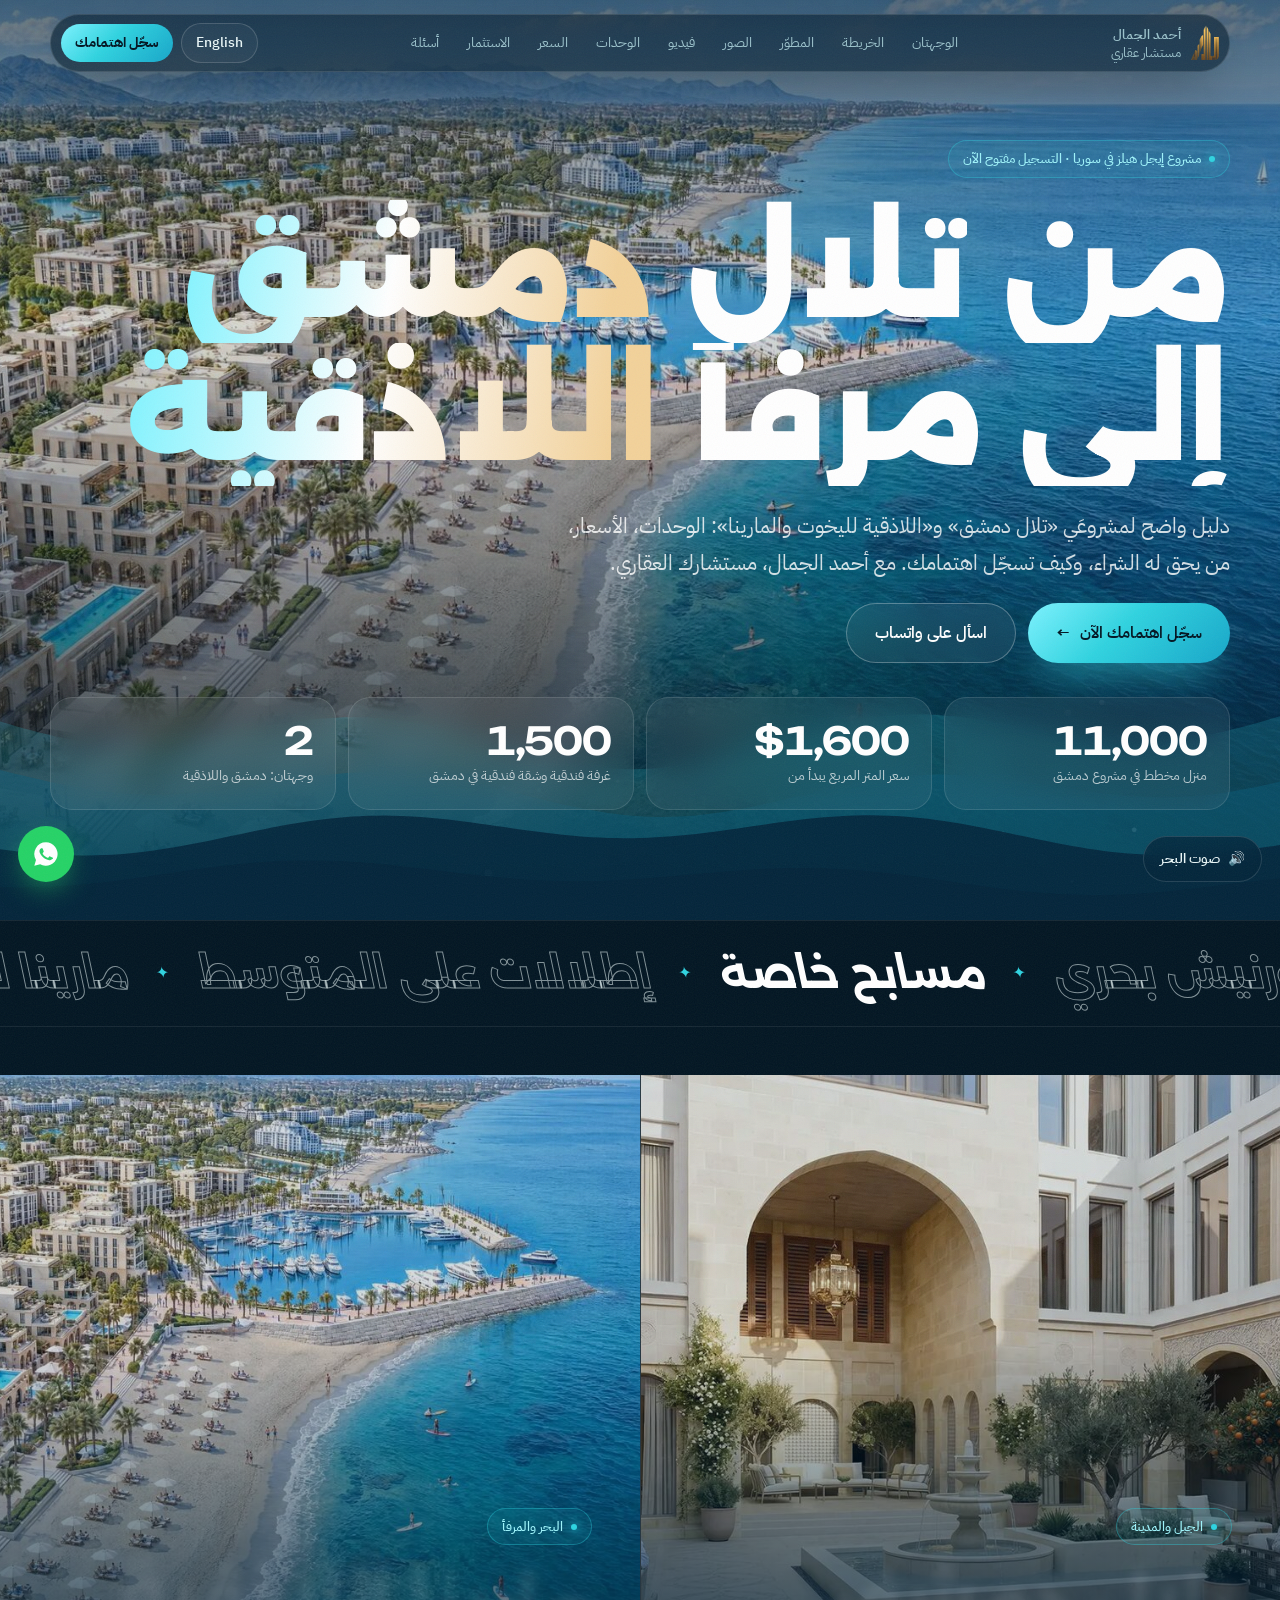
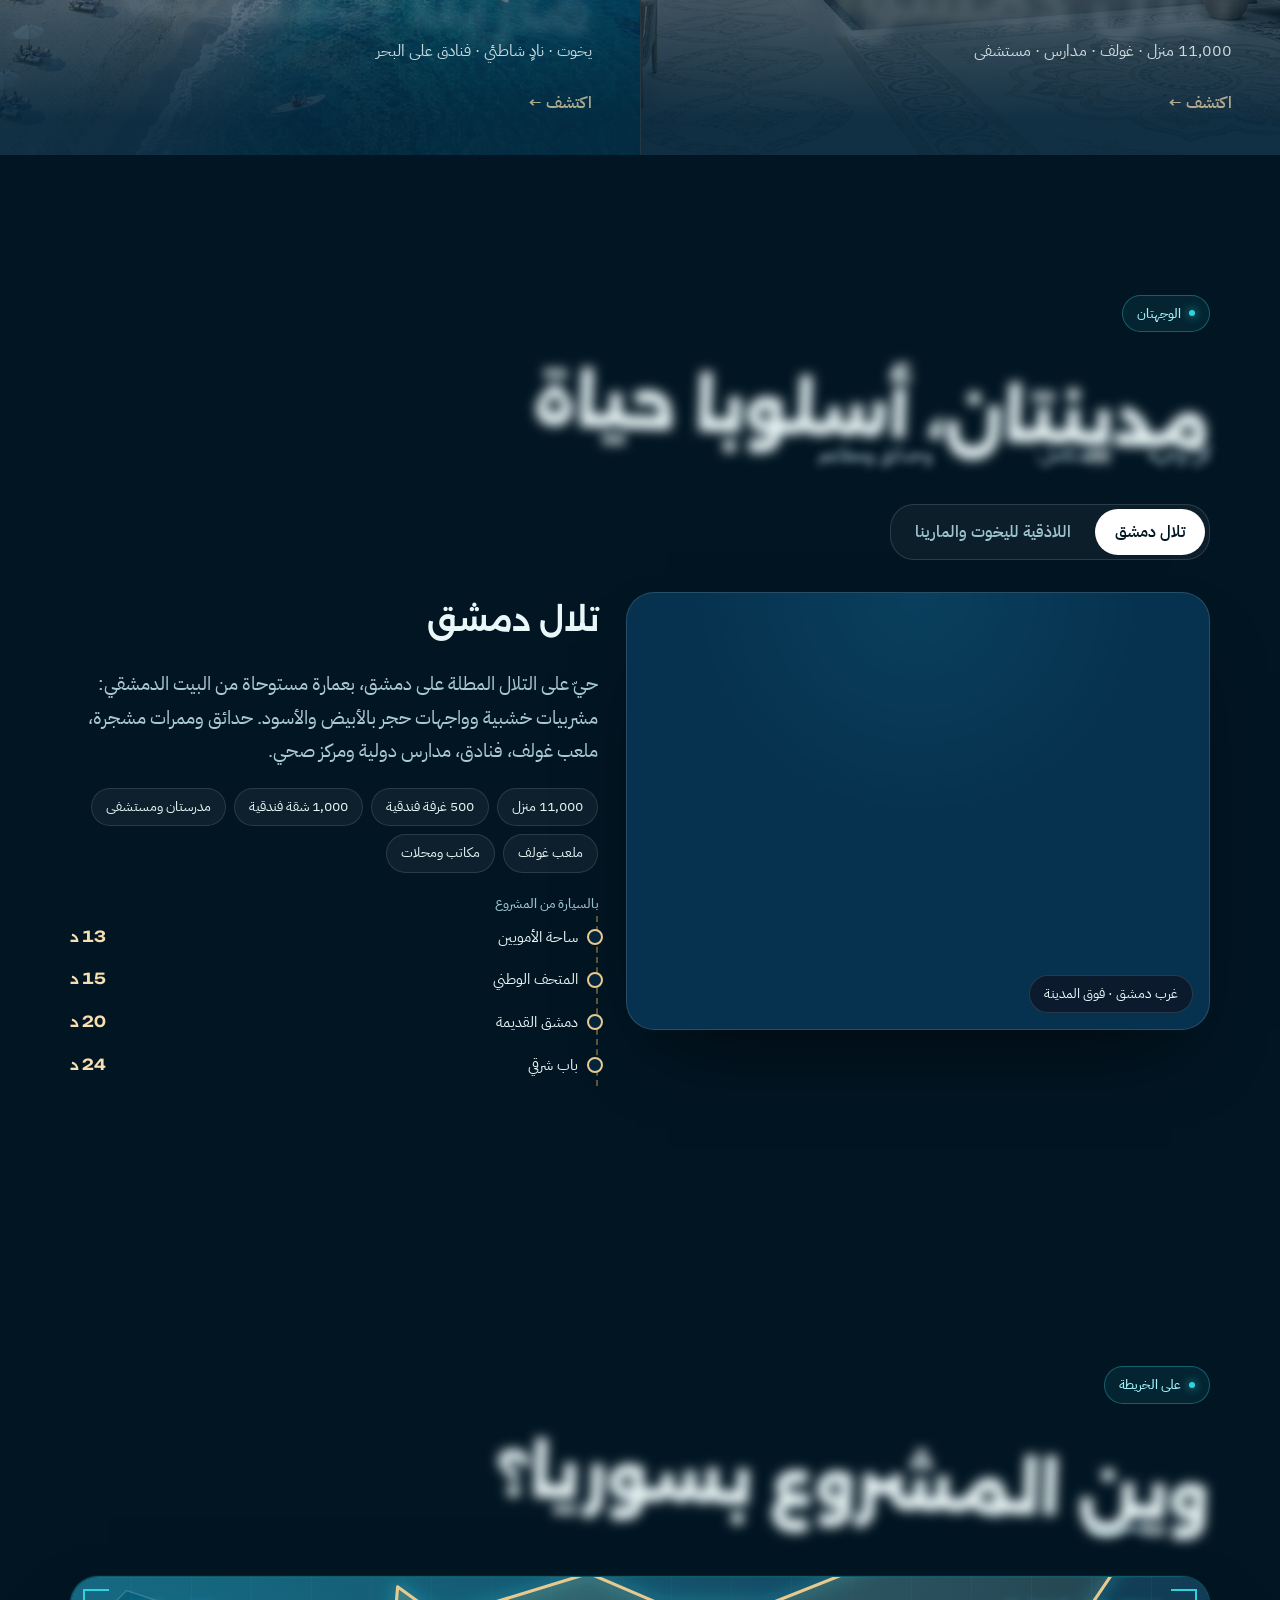
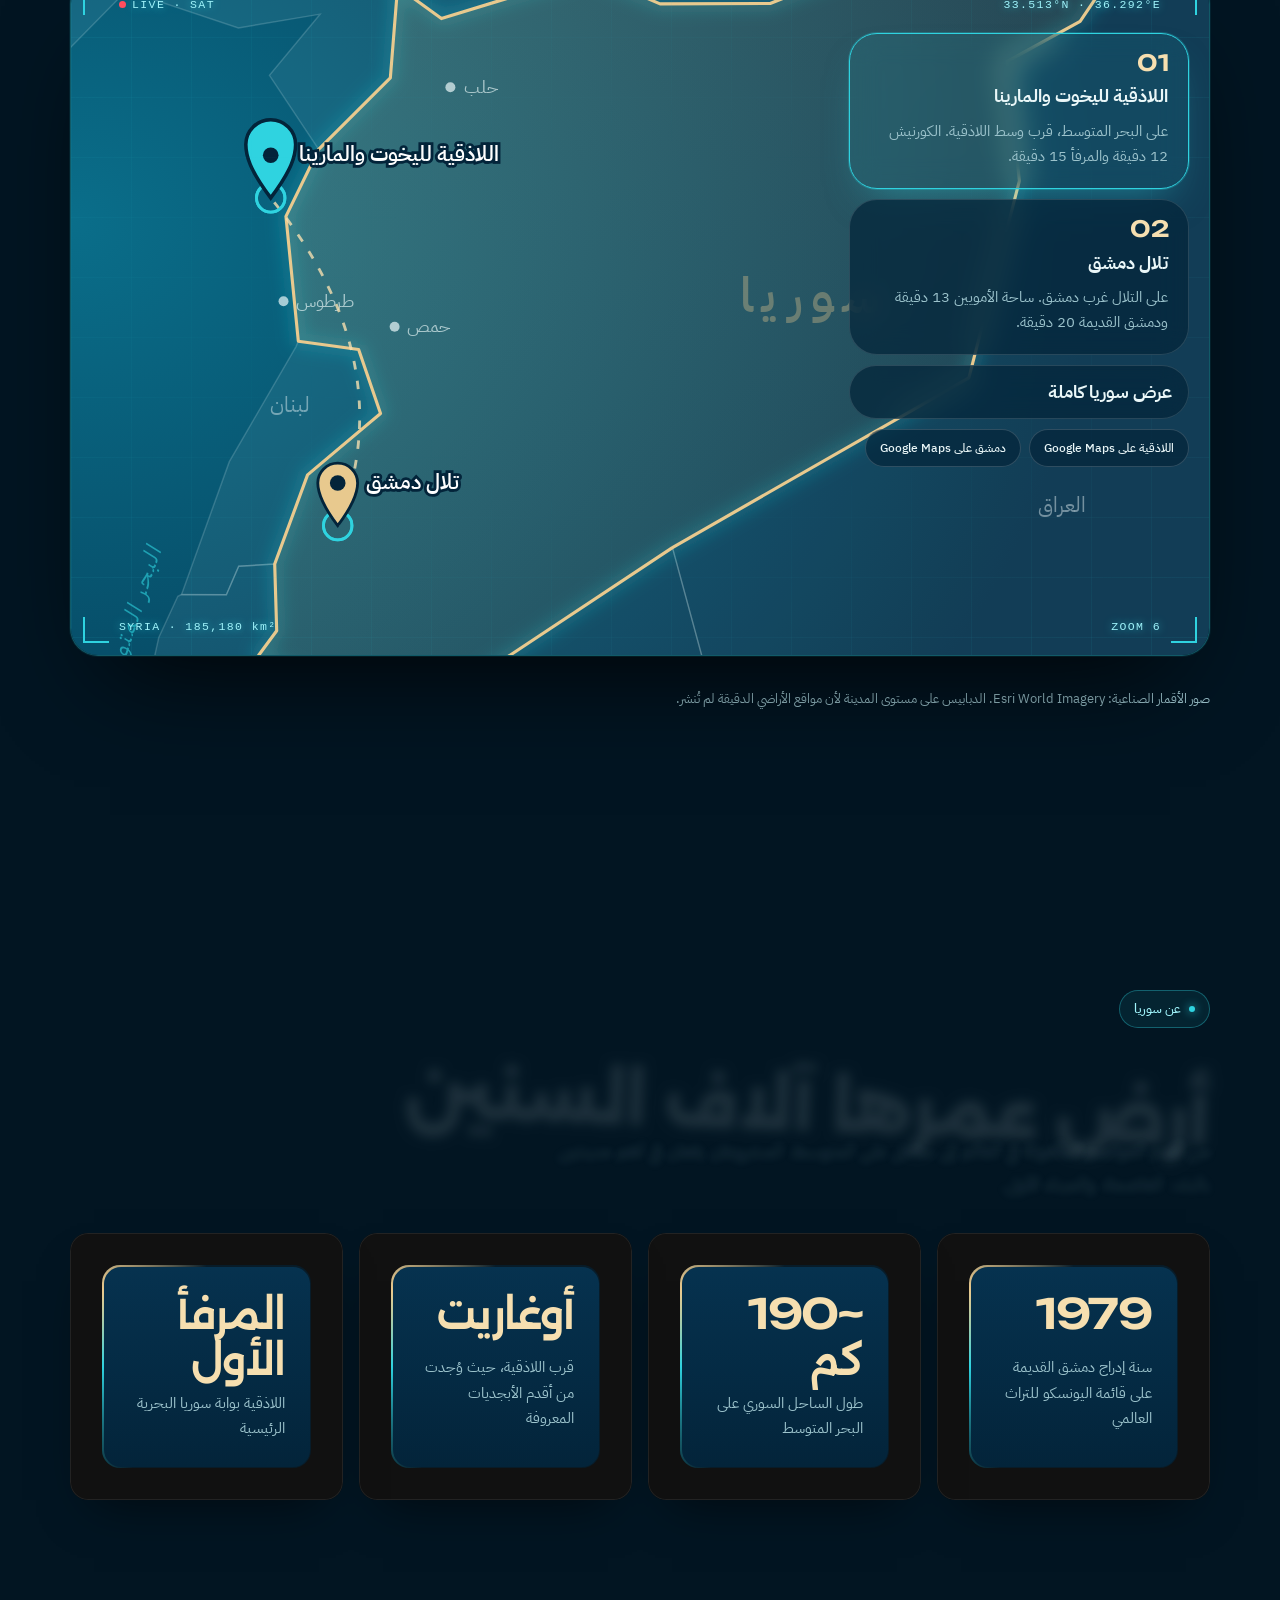
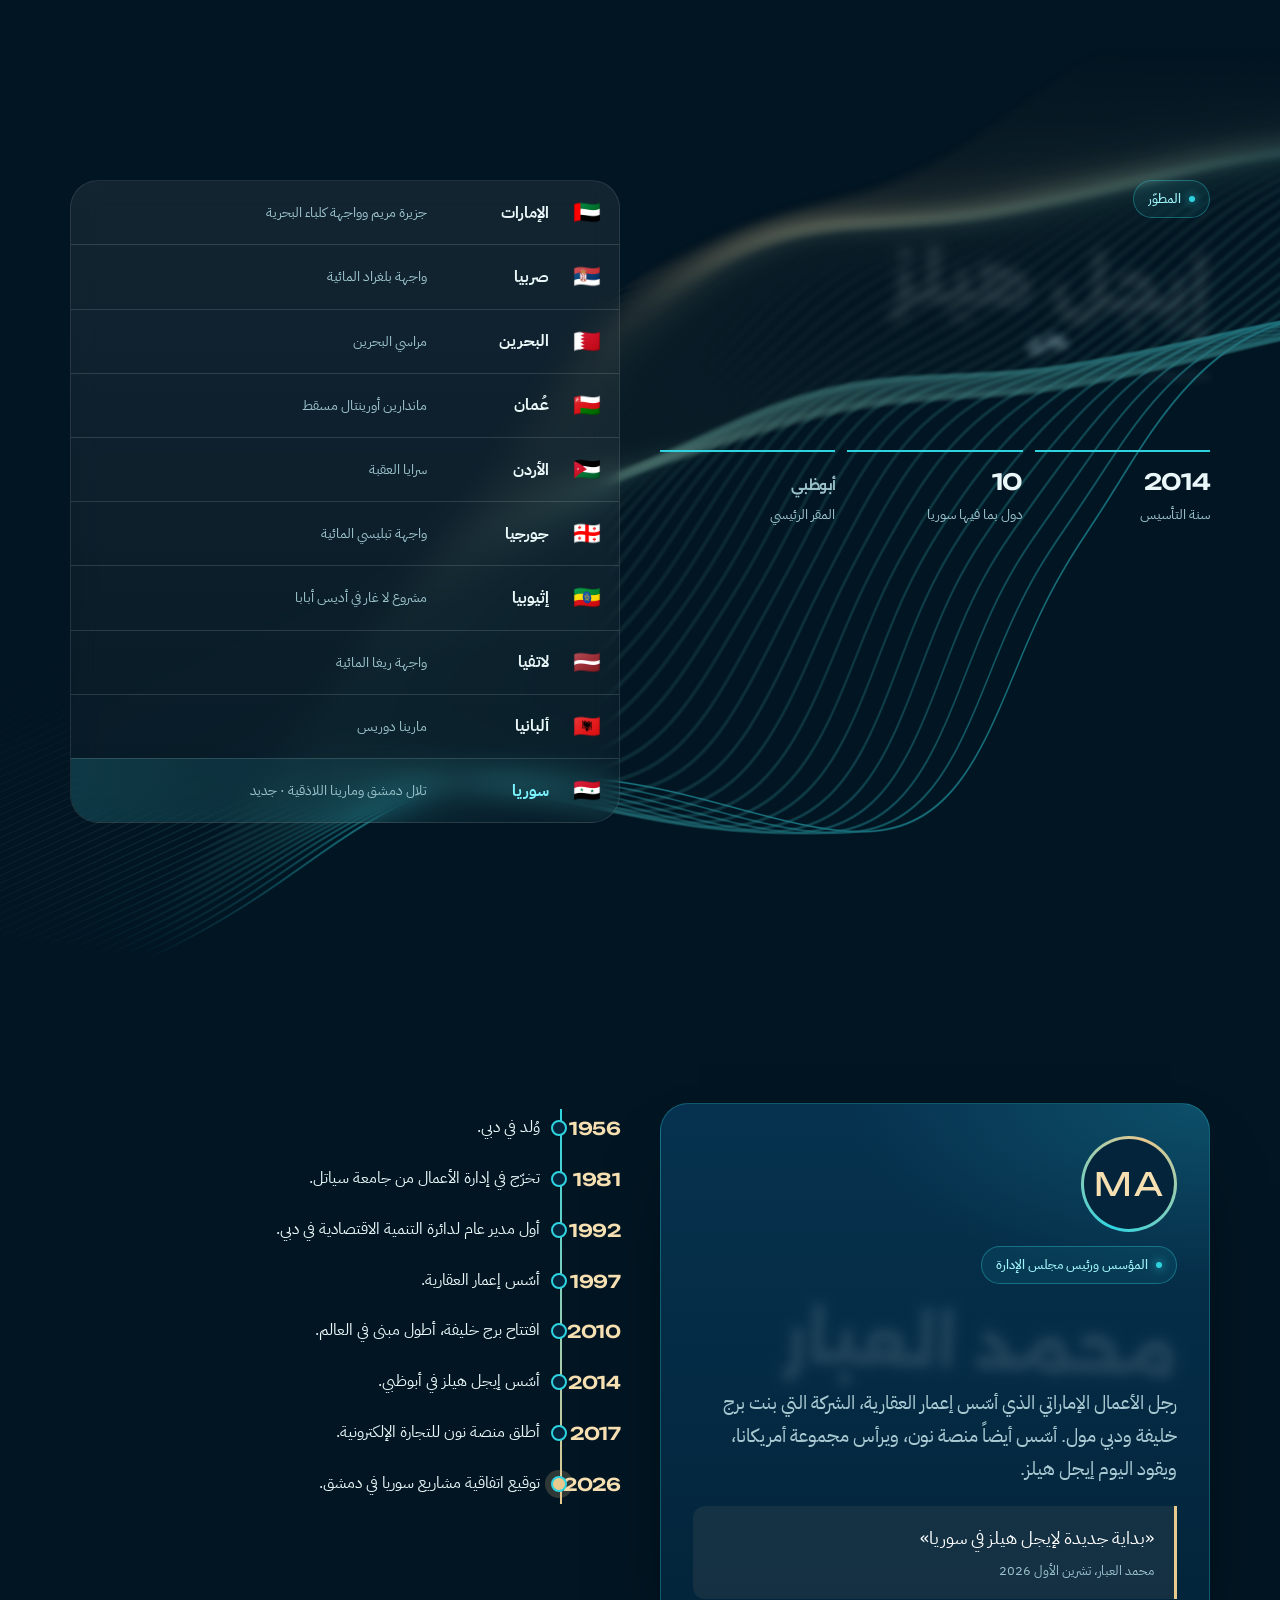
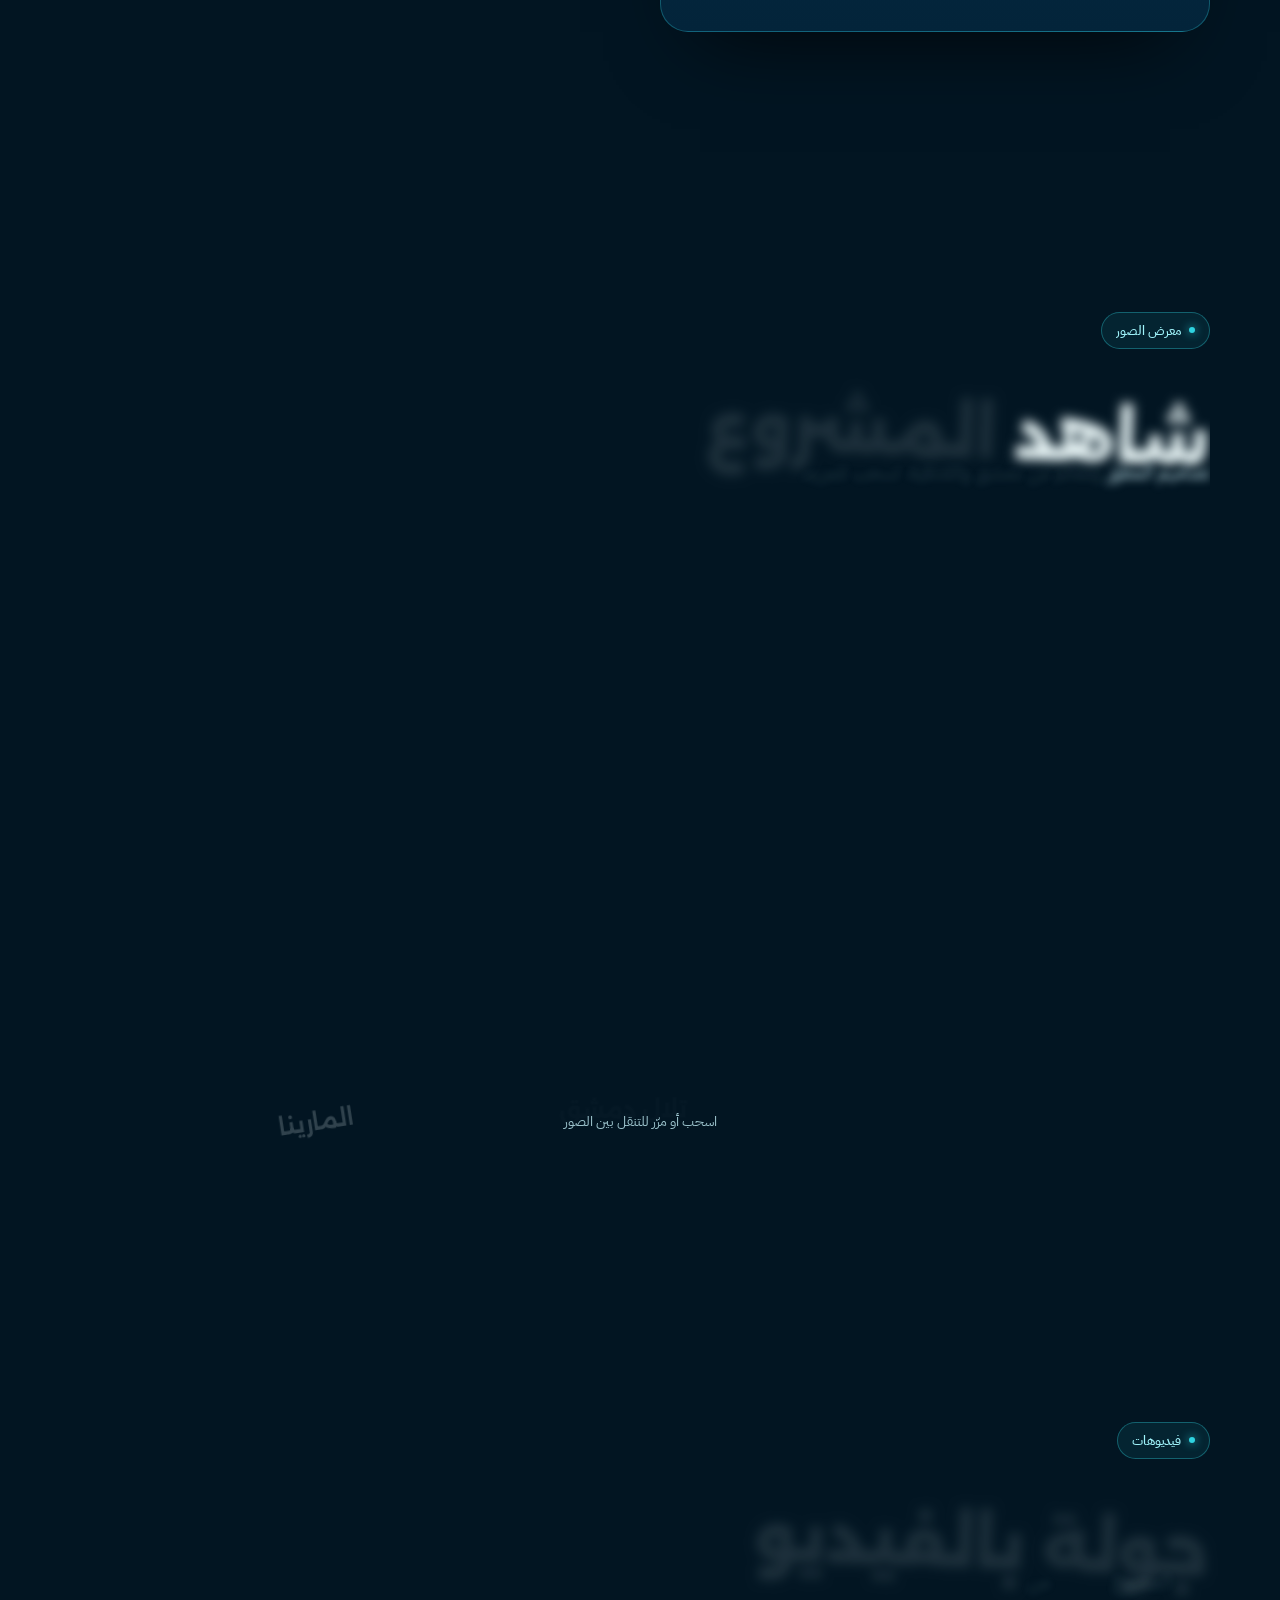
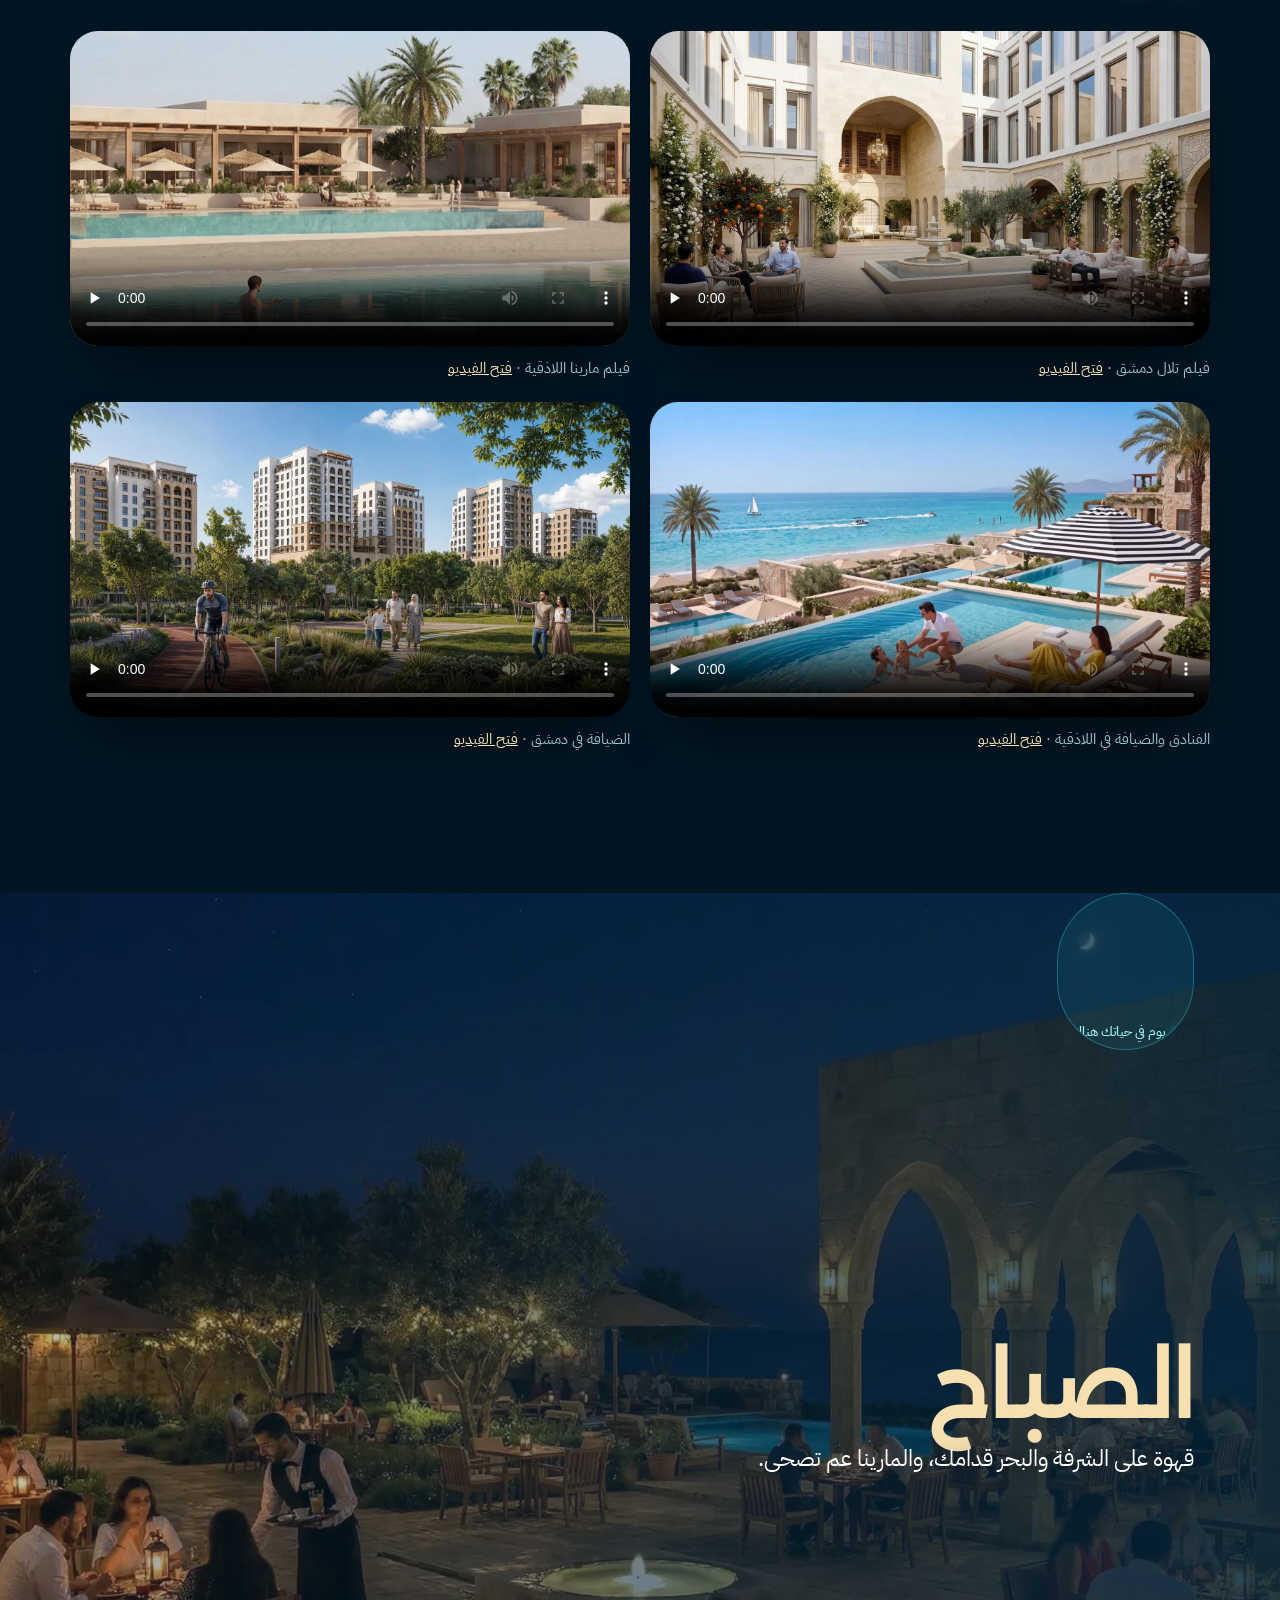
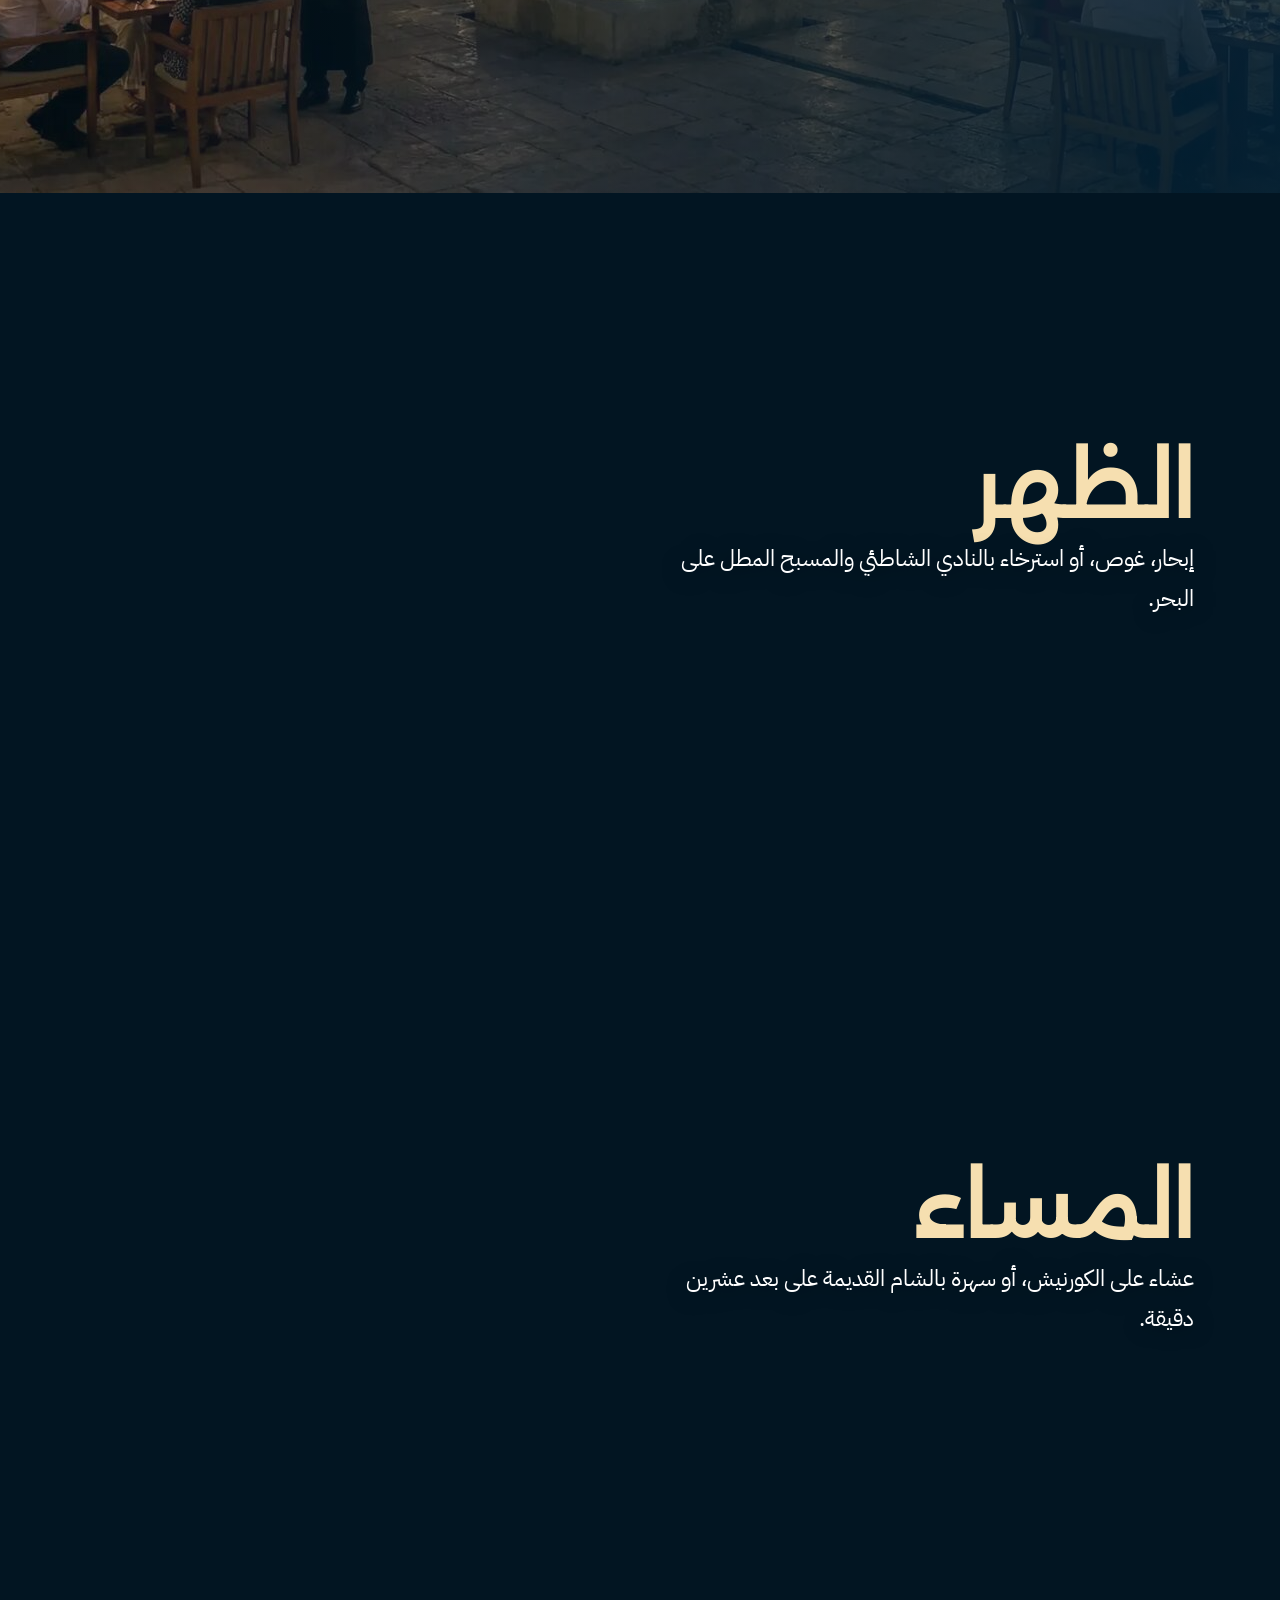
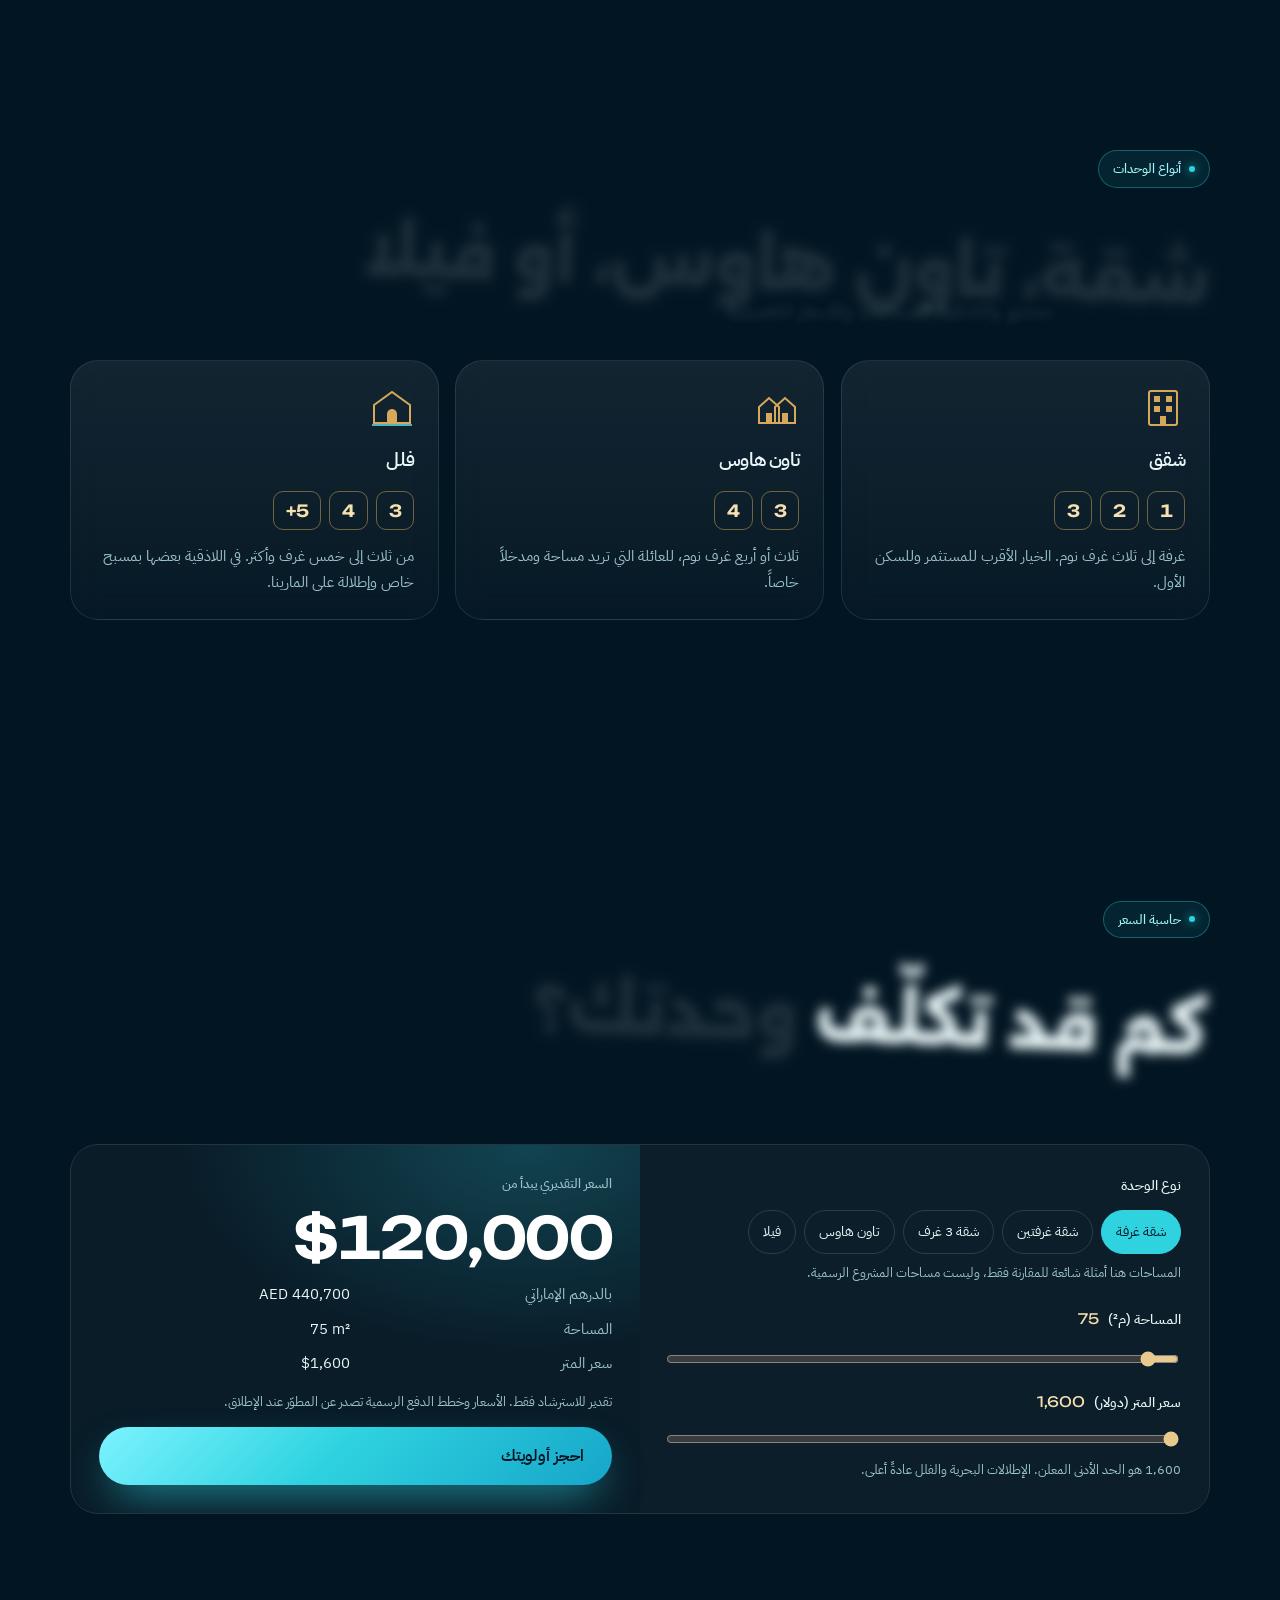
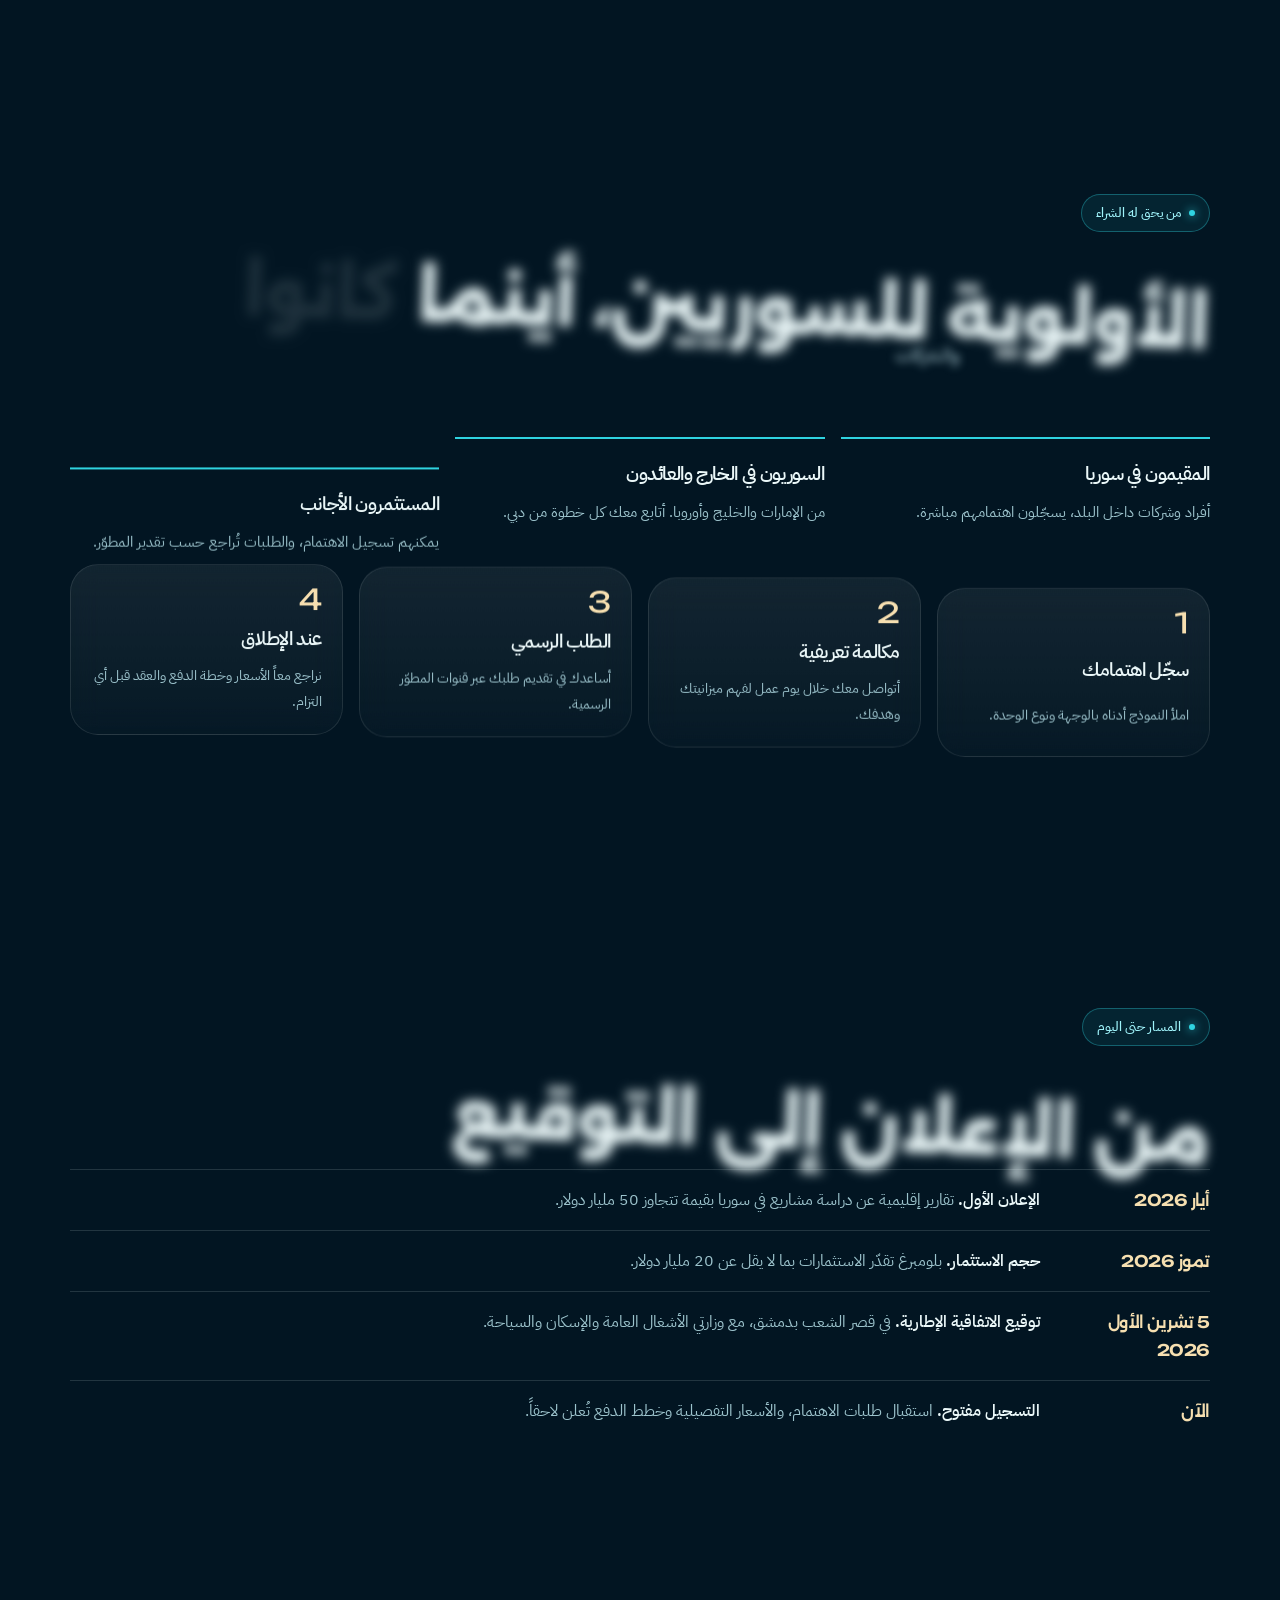
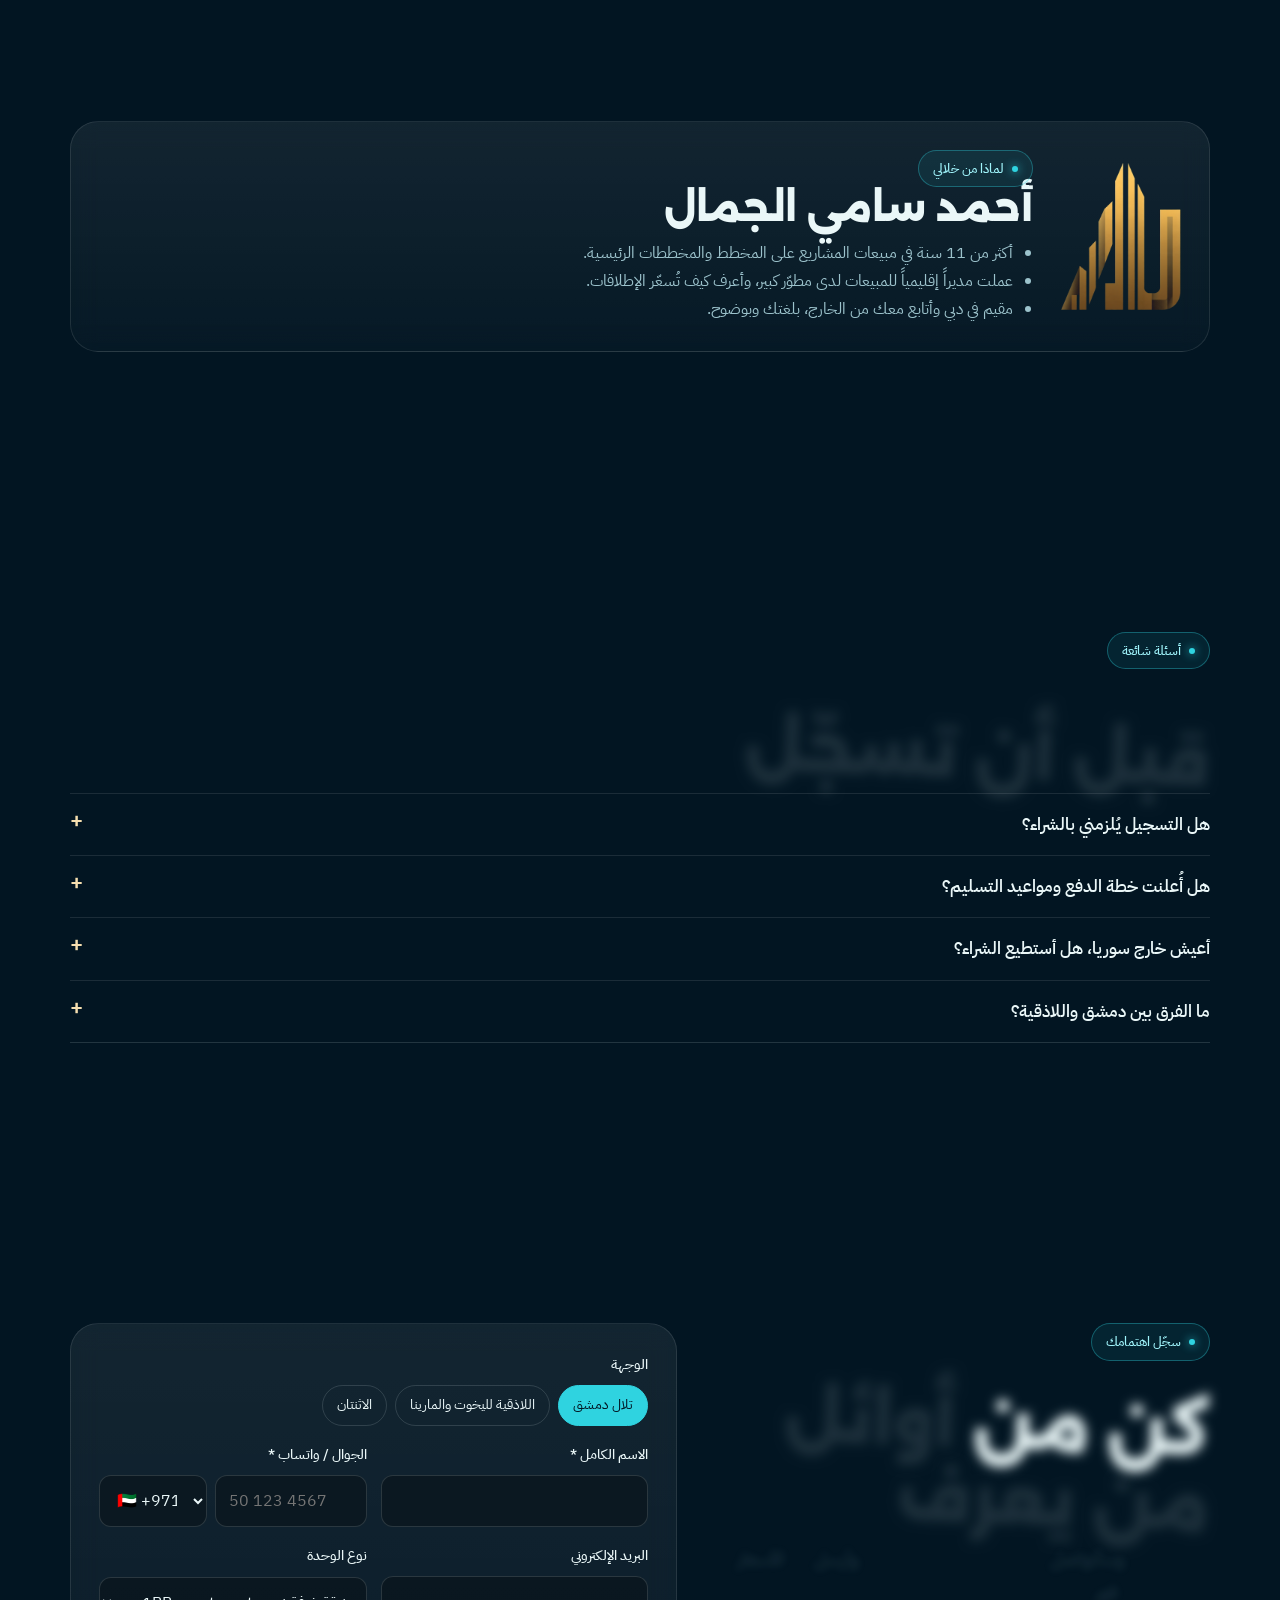
==== commit 79a451d3: "Eagle Hills Syria: rebuild as React app with React Bits, GSAP, Lenis; self-hosted media Co-Authored-" ====
--- a/eagle-hills-syria/index.html
+++ b/eagle-hills-syria/index.html
@@ -1,1147 +1,23 @@
-<!doctype html><html lang="ar" dir="rtl"><head><meta charset="utf-8"><meta name="viewport" content="width=device-width,initial-scale=1,viewport-fit=cover"><meta name="description" content="دليل مشروع إيجل هيلز سوريا: تلال دمشق واللاذقية لليخوت والمارينا، مع أحمد الجمال"><style>body{margin:0}img{max-width:100%}[hidden]{display:none!important}</style></head><body><title>Eagle Hills Syria Guide</title>
-<meta name="claude:viewport-fit-sides" content="cover">
+<!doctype html>
+<html lang="ar" dir="rtl">
+<head>
+<meta charset="utf-8">
+<meta name="viewport" content="width=device-width,initial-scale=1,viewport-fit=cover">
+<title>Eagle Hills Syria Guide · أحمد الجمال</title>
+<meta name="description" content="دليل مشروع إيجل هيلز سوريا: تلال دمشق واللاذقية لليخوت والمارينا، مع أحمد الجمال، مستشار عقاري.">
+<meta property="og:title" content="إيجل هيلز سوريا · تلال دمشق ومارينا اللاذقية">
+<meta property="og:description" content="الأسعار، الوحدات، الخريطة، وكيف تسجّل اهتمامك. مع أحمد الجمال.">
+<meta property="og:image" content="media/hero-latakia.jpg">
+<meta name="theme-color" content="#021522">
 <link rel="preconnect" href="https://fonts.googleapis.com">
 <link rel="preconnect" href="https://fonts.gstatic.com" crossorigin>
 <link rel="stylesheet" href="https://fonts.googleapis.com/css2?family=Alexandria:wght@300;500;700;800;900&family=IBM+Plex+Sans+Arabic:wght@300;400;500;600;700&family=Unbounded:wght@400;600;800&family=Inter:wght@400;500;600&display=swap">
-<style>
-/* Layout: Damascene night. Ablaq (black/white stone) bands divide chapters; two destinations as twin panels; star-pattern canvas in the hero. */
-:root{
-  --night:#03243A; --night2:#06324F; --panel:#0A3D5C; --line:rgba(230,247,249,.14);
-  --stone:#EAF7F8; --muted:#9CC3CC; --gold:#E8C98E; --gold2:#F6DFB0; --sea:#2FD3E0; --basalt:#0A5C78;
-  --f-ar-display:"Alexandria","IBM Plex Sans Arabic",system-ui,sans-serif;
-  --f-en-display:"Unbounded","Alexandria",system-ui,sans-serif;
-  --f-body:"IBM Plex Sans Arabic","Inter",system-ui,sans-serif;
-  --r:18px; color-scheme:dark;
-}
-*{box-sizing:border-box}
-html{scroll-behavior:smooth}
-body{background:linear-gradient(180deg,#03243A 0%,#05304D 40%,#03243A 100%) fixed;background-color:var(--night);color:var(--stone);font-family:var(--f-body);font-size:16px;line-height:1.75;font-weight:400;padding-left:max(16px,env(safe-area-inset-left,0px));padding-right:max(16px,env(safe-area-inset-right,0px))}
-body::before{content:"";position:fixed;inset:0 0 auto;height:env(safe-area-inset-top,0px);z-index:10;background:var(--night)}
-@media (prefers-reduced-motion:reduce){*{animation:none!important;transition:none!important;scroll-behavior:auto!important}}
-a{color:var(--gold2)}
-:focus-visible{outline:2px solid var(--gold);outline-offset:3px;border-radius:6px}
-.wrap{max-width:1140px;margin-inline:auto}
-html[lang="en"] [data-ar],html[lang="ar"] [data-en]{display:none!important}
-h1,h2,h3{text-wrap:balance;margin:0;font-weight:700}
-html[lang="ar"] h1,html[lang="ar"] h2{font-family:var(--f-ar-display);font-weight:700}
-html[lang="en"] h1,html[lang="en"] h2{font-family:var(--f-en-display);font-weight:400;letter-spacing:.01em}
-h2{font-size:clamp(2rem,4.6vw,3.2rem);line-height:1.2}
-h3{font-size:1.2rem;font-weight:600}
-p{margin:0}
-.eyebrow{font-size:.78rem;letter-spacing:.18em;text-transform:uppercase;color:var(--gold);font-weight:500}
-html[lang="ar"] .eyebrow{letter-spacing:.02em;font-size:.9rem}
-.lead{color:var(--muted);max-width:62ch;font-size:1.05rem}
-.sec{padding-block:clamp(56px,9vw,104px);display:grid;gap:32px}
-.sec-head{display:grid;gap:12px}
-/* ablaq stone band: Damascene striped masonry */
-.ablaq{height:38px;margin-inline:calc(-1 * max(16px,env(safe-area-inset-left,0px)));background:url("data:image/svg+xml,%3Csvg xmlns='http://www.w3.org/2000/svg' viewBox='0 0 240 38'%3E%3Cpath d='M0 19 Q30 4 60 19 T120 19 T180 19 T240 19' fill='none' stroke='%232FD3E0' stroke-opacity='.55' stroke-width='2'/%3E%3Cpath d='M0 27 Q30 14 60 27 T120 27 T180 27 T240 27' fill='none' stroke='%23E8C98E' stroke-opacity='.35' stroke-width='1.5'/%3E%3C/svg%3E") repeat-x 0 50%/240px 38px;animation:drift 14s linear infinite}
-@keyframes drift{to{background-position:-240px 50%}}
-
-/* header */
-header.top{position:sticky;top:env(safe-area-inset-top,0px);z-index:20;background:color-mix(in srgb,var(--night) 86%,transparent);backdrop-filter:blur(12px);-webkit-backdrop-filter:blur(12px);border-bottom:1px solid var(--line);margin-inline:calc(-1 * max(16px,env(safe-area-inset-left,0px)));padding-inline:max(16px,env(safe-area-inset-left,0px))}
-.top .wrap{display:flex;align-items:center;justify-content:space-between;gap:16px;padding-block:10px}
-.brand{display:flex;align-items:center;gap:10px;text-decoration:none;color:var(--stone);min-width:0}
-.brand img{height:40px;width:auto}
-.brand span{font-size:.82rem;color:var(--muted);line-height:1.3}
-.brand b{display:block;color:var(--stone);font-weight:600;font-size:.95rem}
-nav.links{display:flex;gap:22px;font-size:.92rem}
-nav.links a{color:var(--muted);text-decoration:none}
-nav.links a:hover{color:var(--stone)}
-.tools{display:flex;gap:8px;align-items:center}
-.pill{font:inherit;font-size:.86rem;font-weight:500;border:1px solid var(--line);background:transparent;color:var(--stone);border-radius:999px;padding:7px 14px;cursor:pointer;text-decoration:none;white-space:nowrap}
-.pill.gold{background:var(--gold);color:var(--night);border-color:var(--gold)}
-@media (max-width:900px){nav.links{display:none}.brand span{display:none}}
-
-/* hero */
-.hero{position:relative;display:grid;gap:28px;padding-block:clamp(48px,8vw,96px) 0;overflow:hidden;margin-inline:calc(-1 * max(16px,env(safe-area-inset-left,0px)));padding-inline:max(16px,env(safe-area-inset-left,0px))}
-.hero{min-height:min(92vh,860px);align-content:end;padding-block:120px 0!important}
-.hero video,.hero .poster{position:absolute;inset:0;width:100%;height:100%;object-fit:cover;z-index:0}
-.hero .poster{background:radial-gradient(1200px 600px at 70% 20%,#0A5C78,#03243A)}
-.hero::after{content:"";position:absolute;inset:0;z-index:1;background:linear-gradient(0deg,#03243A 4%,rgba(3,36,58,.55) 45%,rgba(3,36,58,.25) 70%,rgba(3,36,58,.55) 100%)}
-.hero canvas{position:absolute;left:0;right:0;bottom:0;width:100%;height:46%;z-index:2;pointer-events:none}
-.hero .wrap{z-index:3}
-.hero .wrap{position:relative;display:grid;gap:22px;width:100%;padding-bottom:70px}
-.hero h1{font-size:clamp(3rem,9vw,6.6rem);line-height:1.05;color:#fff;text-shadow:0 10px 50px rgba(0,0,0,.45)}
-.hero h1 em{font-style:normal;color:var(--gold2)}
-.hero .sub{font-size:clamp(1.1rem,2.2vw,1.35rem);color:var(--stone);max-width:46ch}
-.cta-row{display:flex;flex-wrap:wrap;gap:12px}
-.btn{display:inline-flex;align-items:center;gap:10px;font:inherit;font-weight:600;font-size:1rem;border-radius:999px;padding:13px 24px;border:1px solid var(--gold);text-decoration:none;cursor:pointer;transition:transform .2s,box-shadow .2s}
-.btn.solid{background:linear-gradient(180deg,var(--gold2),var(--gold));color:var(--night);box-shadow:0 12px 36px -12px rgba(214,168,90,.7)}
-.btn.ghost{background:transparent;color:var(--gold2)}
-.btn:hover{transform:translateY(-2px)}
-.facts{display:grid;grid-template-columns:repeat(4,minmax(0,1fr));gap:1px;background:var(--line);border:1px solid var(--line);border-radius:var(--r);overflow:hidden;margin-top:12px}
-.facts div{background:color-mix(in srgb,var(--night2) 92%,transparent);padding:20px 18px;display:grid;gap:4px;min-width:0}
-.facts b{font-family:var(--f-en-display);font-size:clamp(1.6rem,3.4vw,2.3rem);font-weight:400;color:var(--gold2);line-height:1.1;font-variant-numeric:tabular-nums}
-.facts span{color:var(--muted);font-size:.86rem;line-height:1.5}
-@media (max-width:760px){.facts{grid-template-columns:repeat(2,minmax(0,1fr))}}
-.scene{display:none}
-
-/* destinations */
-.tabs{display:inline-flex;border:1px solid var(--line);border-radius:24px;justify-self:start;padding:4px;gap:4px;flex-wrap:wrap}
-.tabs button{font:inherit;font-weight:600;border:0;background:none;color:var(--muted);padding:9px 20px;border-radius:999px;cursor:pointer}
-.tabs button[aria-selected="true"]{background:var(--stone);color:var(--night)}
-.dest{display:grid;grid-template-columns:minmax(0,1.05fr) minmax(0,.95fr);gap:28px;align-items:start}
-.dest[hidden]{display:none!important}
-.dest-art{border-radius:var(--r);overflow:hidden;border:1px solid var(--line);background:var(--night2);aspect-ratio:4/3;max-width:100%;position:relative}
-.kb{position:absolute;inset:0}
-.kb img{position:absolute;inset:0;width:100%;height:100%;object-fit:cover;opacity:0;transform:scale(1.12);transition:opacity 1.4s ease,transform 7s ease}
-.kb img.on{opacity:1;transform:scale(1)}
-.tilt{transform-style:preserve-3d;transition:transform .25s ease;will-change:transform}
-.glare{position:absolute;inset:0;pointer-events:none;background:radial-gradient(500px circle at var(--gx,50%) var(--gy,0%),rgba(255,255,255,.22),transparent 45%);mix-blend-mode:soft-light}
-.dest-art{box-shadow:0 40px 80px -40px rgba(0,0,0,.7)}
-.dest-art .tag{position:absolute;inset-inline-start:16px;bottom:16px;background:rgba(13,20,36,.8);border:1px solid var(--line);border-radius:999px;padding:6px 14px;font-size:.85rem}
-.dest-body{display:grid;gap:20px;min-width:0}
-.dest-body h3{font-size:1.6rem}
-html[lang="ar"] .dest-body h3{font-family:var(--f-ar-display);font-size:2rem}
-html[lang="en"] .dest-body h3{font-family:var(--f-en-display);font-weight:400}
-.chips{display:flex;flex-wrap:wrap;gap:8px;list-style:none;padding:0;margin:0}
-.chips li{border:1px solid var(--line);border-radius:999px;padding:6px 14px;font-size:.88rem;background:rgba(237,230,214,.03)}
-.route{list-style:none;padding:0;margin:0;display:grid;gap:0;border-inline-start:2px dashed rgba(214,168,90,.45)}
-.route li{display:flex;justify-content:space-between;gap:12px;padding:8px 0;padding-inline-start:18px;position:relative;font-size:.95rem}
-.route li::before{content:"";position:absolute;inset-inline-start:-7px;top:50%;width:12px;height:12px;border-radius:50%;background:var(--night);border:2px solid var(--gold);transform:translateY(-50%)}
-.route b{font-family:var(--f-en-display);font-weight:400;color:var(--gold2);font-variant-numeric:tabular-nums;white-space:nowrap}
-.mini-h{font-size:.82rem;color:var(--muted);font-weight:500}
-@media (max-width:860px){.dest{grid-template-columns:minmax(0,1fr)}}
-
-
-/* ===== wow layer ===== */
-.intro{position:fixed;inset:0;z-index:100;display:grid;place-items:center;background:radial-gradient(800px 500px at 50% 40%,#0A5C78,#021827);transition:clip-path 1.1s cubic-bezier(.7,0,.2,1)}
-.intro.out{clip-path:circle(0% at 50% 50%);pointer-events:none}
-.intro-in{display:grid;gap:14px;justify-items:center;color:var(--stone)}
-.intro img{height:90px;width:auto;animation:float 2.4s ease-in-out infinite}
-.intro p{letter-spacing:.3em;font-size:.9rem;color:var(--gold2)}
-.intro .bar{width:160px;height:2px;background:rgba(234,247,248,.15);overflow:hidden;border-radius:2px}
-.intro .bar i{display:block;height:100%;width:40%;background:linear-gradient(90deg,var(--sea),var(--gold));animation:load 1s ease-in-out infinite}
-@keyframes load{from{transform:translateX(-100%)}to{transform:translateX(260%)}}
-@keyframes float{50%{transform:translateY(-8px)}}
-.glow{position:fixed;left:0;top:0;width:420px;height:420px;border-radius:50%;pointer-events:none;z-index:1;background:radial-gradient(circle,rgba(47,211,224,.13),transparent 65%);transform:translate(-50%,-50%);transition:opacity .4s;opacity:0}
-.live i{display:inline-block;width:8px;height:8px;border-radius:50%;background:#3EE58C;margin-inline-end:8px;box-shadow:0 0 0 0 rgba(62,229,140,.7);animation:ping 1.6s infinite;vertical-align:middle}
-@keyframes ping{70%{box-shadow:0 0 0 10px rgba(62,229,140,0)}100%{box-shadow:0 0 0 0 rgba(62,229,140,0)}}
-.hero h1 em{background:linear-gradient(90deg,var(--gold2),var(--sea),var(--gold2));background-size:200% auto;-webkit-background-clip:text;background-clip:text;color:transparent;animation:shine 6s linear infinite}
-@keyframes shine{to{background-position:200% center}}
-.btn.solid{position:relative;overflow:hidden}
-.btn.solid::after{content:"";position:absolute;inset:0;background:linear-gradient(120deg,transparent 30%,rgba(255,255,255,.55) 50%,transparent 70%);transform:translateX(-120%);animation:sweep 3.2s ease-in-out infinite}
-@keyframes sweep{60%,100%{transform:translateX(120%)}}
-.marquee{overflow:hidden;border-block:1px solid var(--line);background:rgba(47,211,224,.05);margin-inline:calc(-1 * max(16px,env(safe-area-inset-left,0px)));padding-block:16px}
-.mq-track{display:flex;width:max-content;animation:mq 40s linear infinite}
-.mq-track > div{display:flex;gap:28px;align-items:center;white-space:nowrap;padding-inline-end:28px}
-.mq-track span{font-size:clamp(1.1rem,2.4vw,1.6rem);color:var(--stone);font-weight:500}
-.mq-track b{color:var(--gold);font-weight:400}
-html[dir="rtl"] .mq-track{animation-name:mqr}
-@keyframes mq{to{transform:translateX(-50%)}}
-@keyframes mqr{to{transform:translateX(50%)}}
-.split{display:flex;gap:0;height:min(78vh,680px);margin-inline:calc(-1 * max(16px,env(safe-area-inset-left,0px)));margin-block:48px 0}
-.panel{position:relative;flex:1;overflow:hidden;color:#fff;text-decoration:none;transition:flex .8s cubic-bezier(.2,.7,.2,1);min-width:0}
-.panel:hover{flex:1.7}
-.panel img,.panel video{position:absolute;inset:0;width:100%;height:100%;object-fit:cover;transition:transform 1.4s ease,opacity .6s}
-.panel video{opacity:0}
-.panel.playing video{opacity:1}
-.panel:hover img{transform:scale(1.08)}
-.panel::after{content:"";position:absolute;inset:0;background:linear-gradient(0deg,rgba(3,36,58,.92) 5%,rgba(3,36,58,.15) 60%)}
-.panel-txt{position:absolute;inset:auto 0 0;z-index:2;padding:clamp(20px,4vw,48px);display:grid;gap:8px}
-.panel-txt h2{font-size:clamp(2.2rem,5vw,4rem)}
-.panel-txt p{color:rgba(234,247,248,.85)}
-.go{display:inline-block;margin-top:6px;color:var(--gold2);font-weight:600;transform:translateY(10px);opacity:.7;transition:all .5s}
-.panel:hover .go{transform:none;opacity:1}
-.panel + .panel{border-inline-start:1px solid rgba(255,255,255,.15)}
-@media (max-width:760px){.split{flex-direction:column;height:auto}.panel{min-height:360px}.panel:hover{flex:1}}
-.story{position:relative;margin-inline:calc(-1 * max(16px,env(safe-area-inset-left,0px)))}
-.story-bg{position:sticky;top:0;height:100vh;overflow:hidden;z-index:0}
-.story-bg img{position:absolute;inset:0;width:100%;height:100%;object-fit:cover;opacity:0;transform:scale(1.15);transition:opacity 1.2s ease,transform 6s ease}
-.story-bg img.on{opacity:1;transform:scale(1)}
-.story-shade{position:absolute;inset:0;background:linear-gradient(90deg,rgba(3,36,58,.85),rgba(3,36,58,.25))}
-html[dir="rtl"] .story-shade{background:linear-gradient(270deg,rgba(3,36,58,.85),rgba(3,36,58,.25))}
-.story-steps{position:relative;z-index:1;margin-top:-100vh;padding-inline:max(16px,env(safe-area-inset-left,0px));display:grid;gap:0}
-.story-steps > .eyebrow{padding-top:14vh}
-.step{min-height:80vh;display:grid;align-content:center;gap:10px;max-width:520px}
-.step .when{font-size:clamp(3rem,8vw,5.5rem);line-height:1;color:var(--gold2)}
-html[lang="ar"] .step .when{font-family:var(--f-ar-display)}
-html[lang="en"] .step .when{font-family:var(--f-en-display)}
-.step p{font-size:clamp(1.15rem,2.2vw,1.45rem);color:#fff;text-shadow:0 2px 20px rgba(0,0,0,.5)}
-.mcta{display:none}
-@media (max-width:760px){.mcta{display:block;position:fixed;inset-inline:max(12px,env(safe-area-inset-left,0px)) 84px;bottom:calc(18px + env(safe-area-inset-bottom,0px));z-index:29;text-align:center;padding:16px 12px;border-radius:999px;background:linear-gradient(180deg,var(--gold2),var(--gold));color:#03243A;font-weight:700;text-decoration:none;box-shadow:0 14px 34px -10px rgba(232,201,142,.8);transform:translateY(140%);transition:transform .5s}
-.mcta.show{transform:none}}
-.btn,.pill.gold{will-change:transform}
-
-/* webgl sea */
-.sea3d{position:relative;height:min(92vh,820px);min-height:520px;overflow:hidden;margin-inline:calc(-1 * max(16px,env(safe-area-inset-left,0px)));background:linear-gradient(180deg,#1b2a4a 0%,#e58a5c 45%,#f4c28a 50%,#0a4d68 52%,#03243A 100%);touch-action:pan-y}
-.sea3d canvas{position:absolute;inset:0;width:100%;height:100%;display:block}
-.sea-ui{position:relative;z-index:2;height:100%;display:grid;align-content:start;gap:18px;padding-top:clamp(56px,10vh,110px);text-align:center;justify-items:center}
-.sea-title{font-size:clamp(2.8rem,8vw,6rem)!important;line-height:1.08;color:#fff;text-shadow:0 6px 40px rgba(60,20,10,.45)}
-.sea-ui .eyebrow{color:#FFE7C2;text-shadow:0 2px 12px rgba(0,0,0,.4)}
-.sea-ui .btn.ghost{color:#fff;border-color:rgba(255,255,255,.7);background:rgba(3,36,58,.25);backdrop-filter:blur(6px);-webkit-backdrop-filter:blur(6px)}
-.sea-hint{position:absolute;bottom:18px;left:50%;transform:translateX(-50%);z-index:2;font-size:.8rem;color:rgba(255,255,255,.75);letter-spacing:.06em;animation:float 3s ease-in-out infinite}
-footer{position:relative}
-.sound{position:fixed;inset-inline-start:max(18px,env(safe-area-inset-left,0px));bottom:calc(18px + env(safe-area-inset-bottom,0px));z-index:31;display:flex;align-items:center;gap:8px;font:inherit;font-size:.86rem;font-weight:600;color:var(--stone);background:rgba(3,36,58,.75);backdrop-filter:blur(10px);-webkit-backdrop-filter:blur(10px);border:1px solid var(--line);border-radius:999px;padding:10px 16px;cursor:pointer}
-.sound[aria-pressed="true"]{border-color:var(--sea);box-shadow:0 0 0 4px rgba(47,211,224,.15),0 0 30px -4px rgba(47,211,224,.6)}
-.sound[aria-pressed="true"] .ico{animation:float 1.2s ease-in-out infinite}
-@media (max-width:760px){.sound .lbl{display:none}.sound{bottom:calc(84px + env(safe-area-inset-bottom,0px))}.ocean{height:260px}.sun{width:60px;height:60px}}
-/* tech satellite map */
-.tmap{position:relative;height:min(78vh,680px);min-height:520px;border-radius:var(--r);overflow:hidden;border:1px solid rgba(47,211,224,.35);box-shadow:0 0 0 1px rgba(47,211,224,.08),0 50px 100px -40px rgba(0,0,0,.85),inset 0 0 120px rgba(47,211,224,.08);background:#021827}
-.map-fallback{position:absolute;inset:0;display:grid;place-items:center}
-.map-fallback .map{width:100%;height:100%;object-fit:cover}
-.leaf{position:absolute;inset:0;z-index:1;opacity:0;transition:opacity 1s;background:#021827}
-.tmap.sat .leaf{opacity:1}
-.leaf .leaflet-tile-pane{filter:saturate(.75) contrast(1.15) brightness(.78) hue-rotate(-8deg)}
-.hud{position:absolute;inset:0;z-index:5;pointer-events:none}
-.hud .grid{position:absolute;inset:0;background:linear-gradient(rgba(47,211,224,.07) 1px,transparent 1px) 0 0/60px 60px,linear-gradient(90deg,rgba(47,211,224,.07) 1px,transparent 1px) 0 0/60px 60px;mask-image:radial-gradient(ellipse at center,transparent 35%,#000 90%);-webkit-mask-image:radial-gradient(ellipse at center,transparent 35%,#000 90%)}
-.hud .scan{position:absolute;left:0;right:0;height:120px;top:-120px;background:linear-gradient(180deg,transparent,rgba(47,211,224,.18),transparent);animation:scan 5s linear infinite}
-@keyframes scan{to{top:100%}}
-.hud .c{position:absolute;width:26px;height:26px;border:2px solid var(--sea)}
-.hud .tl{top:12px;left:12px;border-right:0;border-bottom:0}.hud .tr{top:12px;right:12px;border-left:0;border-bottom:0}.hud .bl{bottom:12px;left:12px;border-right:0;border-top:0}.hud .br{bottom:12px;right:12px;border-left:0;border-top:0}
-.hud-top,.hud-bot{position:absolute;left:48px;right:48px;display:flex;justify-content:space-between;gap:12px;font-family:ui-monospace,Menlo,Consolas,monospace;font-size:.72rem;letter-spacing:.12em;color:#9FF3FA;text-shadow:0 0 8px rgba(47,211,224,.8);direction:ltr}
-.hud-top{top:18px}.hud-bot{bottom:18px}
-.hud .live i{display:inline-block;width:7px;height:7px;border-radius:50%;background:#ff4d5e;margin-right:6px;animation:blink 1s steps(2) infinite}
-@keyframes blink{50%{opacity:0}}
-.map-panel{position:absolute;z-index:6;top:56px;right:20px;width:min(340px,calc(100% - 40px));display:grid;gap:10px}
-.map-panel .mcard{background:rgba(3,36,58,.72);backdrop-filter:blur(14px);-webkit-backdrop-filter:blur(14px)}
-.map-panel .mcard.mini{padding:10px 16px;font-size:.9rem}
-.map-panel .cta-row{gap:8px}.map-panel .pill{background:rgba(3,36,58,.7);font-size:.78rem}
-@media (max-width:760px){.tmap{height:auto;min-height:0;display:grid}.map-fallback,.leaf{position:relative;height:420px}.leaf{position:absolute;top:0;left:0;right:0}.hud{height:420px}.map-panel{position:relative;top:auto;inset-inline-end:auto;width:auto;padding:14px}}
-/* leaflet 1.9.4 css (inlined) */
- .leaflet-pane, .leaflet-tile, .leaflet-marker-icon, .leaflet-marker-shadow, .leaflet-tile-container, .leaflet-pane > svg, .leaflet-pane > canvas, .leaflet-zoom-box, .leaflet-image-layer, .leaflet-layer { position: absolute; left: 0; top: 0; } .leaflet-container { overflow: hidden; } .leaflet-tile, .leaflet-marker-icon, .leaflet-marker-shadow { -webkit-user-select: none; -moz-user-select: none; user-select: none; -webkit-user-drag: none; } .leaflet-tile::selection { background: transparent; } .leaflet-safari .leaflet-tile { image-rendering: -webkit-optimize-contrast; } .leaflet-safari .leaflet-tile-container { width: 1600px; height: 1600px; -webkit-transform-origin: 0 0; } .leaflet-marker-icon, .leaflet-marker-shadow { display: block; } .leaflet-container .leaflet-overlay-pane svg { max-width: none !important; max-height: none !important; } .leaflet-container .leaflet-marker-pane img, .leaflet-container .leaflet-shadow-pane img, .leaflet-container .leaflet-tile-pane img, .leaflet-container img.leaflet-image-layer, .leaflet-container .leaflet-tile { max-width: none !important; max-height: none !important; width: auto; padding: 0; } .leaflet-container img.leaflet-tile { mix-blend-mode: plus-lighter; } .leaflet-container.leaflet-touch-zoom { -ms-touch-action: pan-x pan-y; touch-action: pan-x pan-y; } .leaflet-container.leaflet-touch-drag { -ms-touch-action: pinch-zoom; touch-action: none; touch-action: pinch-zoom; } .leaflet-container.leaflet-touch-drag.leaflet-touch-zoom { -ms-touch-action: none; touch-action: none; } .leaflet-container { -webkit-tap-highlight-color: transparent; } .leaflet-container a { -webkit-tap-highlight-color: rgba(51, 181, 229, 0.4); } .leaflet-tile { filter: inherit; visibility: hidden; } .leaflet-tile-loaded { visibility: inherit; } .leaflet-zoom-box { width: 0; height: 0; -moz-box-sizing: border-box; box-sizing: border-box; z-index: 800; } .leaflet-overlay-pane svg { -moz-user-select: none; } .leaflet-pane { z-index: 400; } .leaflet-tile-pane { z-index: 200; } .leaflet-overlay-pane { z-index: 400; } .leaflet-shadow-pane { z-index: 500; } .leaflet-marker-pane { z-index: 600; } .leaflet-tooltip-pane { z-index: 650; } .leaflet-popup-pane { z-index: 700; } .leaflet-map-pane canvas { z-index: 100; } .leaflet-map-pane svg { z-index: 200; } .leaflet-vml-shape { width: 1px; height: 1px; } .lvml { behavior: none; display: inline-block; position: absolute; } .leaflet-control { position: relative; z-index: 800; pointer-events: visiblePainted; pointer-events: auto; } .leaflet-top, .leaflet-bottom { position: absolute; z-index: 1000; pointer-events: none; } .leaflet-top { top: 0; } .leaflet-right { right: 0; } .leaflet-bottom { bottom: 0; } .leaflet-left { left: 0; } .leaflet-control { float: left; clear: both; } .leaflet-right .leaflet-control { float: right; } .leaflet-top .leaflet-control { margin-top: 10px; } .leaflet-bottom .leaflet-control { margin-bottom: 10px; } .leaflet-left .leaflet-control { margin-left: 10px; } .leaflet-right .leaflet-control { margin-right: 10px; } .leaflet-fade-anim .leaflet-popup { opacity: 0; -webkit-transition: opacity 0.2s linear; -moz-transition: opacity 0.2s linear; transition: opacity 0.2s linear; } .leaflet-fade-anim .leaflet-map-pane .leaflet-popup { opacity: 1; } .leaflet-zoom-animated { -webkit-transform-origin: 0 0; -ms-transform-origin: 0 0; transform-origin: 0 0; } svg.leaflet-zoom-animated { will-change: transform; } .leaflet-zoom-anim .leaflet-zoom-animated { -webkit-transition: -webkit-transform 0.25s cubic-bezier(0,0,0.25,1); -moz-transition: -moz-transform 0.25s cubic-bezier(0,0,0.25,1); transition: transform 0.25s cubic-bezier(0,0,0.25,1); } .leaflet-zoom-anim .leaflet-tile, .leaflet-pan-anim .leaflet-tile { -webkit-transition: none; -moz-transition: none; transition: none; } .leaflet-zoom-anim .leaflet-zoom-hide { visibility: hidden; } .leaflet-interactive { cursor: pointer; } .leaflet-grab { cursor: -webkit-grab; cursor: -moz-grab; cursor: grab; } .leaflet-crosshair, .leaflet-crosshair .leaflet-interactive { cursor: crosshair; } .leaflet-popup-pane, .leaflet-control { cursor: auto; } .leaflet-dragging .leaflet-grab, .leaflet-dragging .leaflet-grab .leaflet-interactive, .leaflet-dragging .leaflet-marker-draggable { cursor: move; cursor: -webkit-grabbing; cursor: -moz-grabbing; cursor: grabbing; } .leaflet-marker-icon, .leaflet-marker-shadow, .leaflet-image-layer, .leaflet-pane > svg path, .leaflet-tile-container { pointer-events: none; } .leaflet-marker-icon.leaflet-interactive, .leaflet-image-layer.leaflet-interactive, .leaflet-pane > svg path.leaflet-interactive, svg.leaflet-image-layer.leaflet-interactive path { pointer-events: visiblePainted; pointer-events: auto; } .leaflet-container { background: #ddd; outline-offset: 1px; } .leaflet-container a { color: #0078A8; } .leaflet-zoom-box { border: 2px dotted #38f; background: rgba(255,255,255,0.5); } .leaflet-container { font-family: "Helvetica Neue", Arial, Helvetica, sans-serif; font-size: 12px; font-size: 0.75rem; line-height: 1.5; } .leaflet-bar { box-shadow: 0 1px 5px rgba(0,0,0,0.65); border-radius: 4px; } .leaflet-bar a { background-color: #fff; border-bottom: 1px solid #ccc; width: 26px; height: 26px; line-height: 26px; display: block; text-align: center; text-decoration: none; color: black; } .leaflet-bar a, .leaflet-control-layers-toggle { background-position: 50% 50%; background-repeat: no-repeat; display: block; } .leaflet-bar a:hover, .leaflet-bar a:focus { background-color: #f4f4f4; } .leaflet-bar a:first-child { border-top-left-radius: 4px; border-top-right-radius: 4px; } .leaflet-bar a:last-child { border-bottom-left-radius: 4px; border-bottom-right-radius: 4px; border-bottom: none; } .leaflet-bar a.leaflet-disabled { cursor: default; background-color: #f4f4f4; color: #bbb; } .leaflet-touch .leaflet-bar a { width: 30px; height: 30px; line-height: 30px; } .leaflet-touch .leaflet-bar a:first-child { border-top-left-radius: 2px; border-top-right-radius: 2px; } .leaflet-touch .leaflet-bar a:last-child { border-bottom-left-radius: 2px; border-bottom-right-radius: 2px; } .leaflet-control-zoom-in, .leaflet-control-zoom-out { font: bold 18px 'Lucida Console', Monaco, monospace; text-indent: 1px; } .leaflet-touch .leaflet-control-zoom-in, .leaflet-touch .leaflet-control-zoom-out { font-size: 22px; } .leaflet-control-layers { box-shadow: 0 1px 5px rgba(0,0,0,0.4); background: #fff; border-radius: 5px; } .leaflet-control-layers-toggle { background-image: none; width: 36px; height: 36px; } .leaflet-retina .leaflet-control-layers-toggle { background-image: none; background-size: 26px 26px; } .leaflet-touch .leaflet-control-layers-toggle { width: 44px; height: 44px; } .leaflet-control-layers .leaflet-control-layers-list, .leaflet-control-layers-expanded .leaflet-control-layers-toggle { display: none; } .leaflet-control-layers-expanded .leaflet-control-layers-list { display: block; position: relative; } .leaflet-control-layers-expanded { padding: 6px 10px 6px 6px; color: #333; background: #fff; } .leaflet-control-layers-scrollbar { overflow-y: scroll; overflow-x: hidden; padding-right: 5px; } .leaflet-control-layers-selector { margin-top: 2px; position: relative; top: 1px; } .leaflet-control-layers label { display: block; font-size: 13px; font-size: 1.08333em; } .leaflet-control-layers-separator { height: 0; border-top: 1px solid #ddd; margin: 5px -10px 5px -6px; } .leaflet-default-icon-path { background-image: none; } .leaflet-container .leaflet-control-attribution { background: #fff; background: rgba(255, 255, 255, 0.8); margin: 0; } .leaflet-control-attribution, .leaflet-control-scale-line { padding: 0 5px; color: #333; line-height: 1.4; } .leaflet-control-attribution a { text-decoration: none; } .leaflet-control-attribution a:hover, .leaflet-control-attribution a:focus { text-decoration: underline; } .leaflet-attribution-flag { display: inline !important; vertical-align: baseline !important; width: 1em; height: 0.6669em; } .leaflet-left .leaflet-control-scale { margin-left: 5px; } .leaflet-bottom .leaflet-control-scale { margin-bottom: 5px; } .leaflet-control-scale-line { border: 2px solid #777; border-top: none; line-height: 1.1; padding: 2px 5px 1px; white-space: nowrap; -moz-box-sizing: border-box; box-sizing: border-box; background: rgba(255, 255, 255, 0.8); text-shadow: 1px 1px #fff; } .leaflet-control-scale-line:not(:first-child) { border-top: 2px solid #777; border-bottom: none; margin-top: -2px; } .leaflet-control-scale-line:not(:first-child):not(:last-child) { border-bottom: 2px solid #777; } .leaflet-touch .leaflet-control-attribution, .leaflet-touch .leaflet-control-layers, .leaflet-touch .leaflet-bar { box-shadow: none; } .leaflet-touch .leaflet-control-layers, .leaflet-touch .leaflet-bar { border: 2px solid rgba(0,0,0,0.2); background-clip: padding-box; } .leaflet-popup { position: absolute; text-align: center; margin-bottom: 20px; } .leaflet-popup-content-wrapper { padding: 1px; text-align: left; border-radius: 12px; } .leaflet-popup-content { margin: 13px 24px 13px 20px; line-height: 1.3; font-size: 13px; font-size: 1.08333em; min-height: 1px; } .leaflet-popup-content p { margin: 17px 0; margin: 1.3em 0; } .leaflet-popup-tip-container { width: 40px; height: 20px; position: absolute; left: 50%; margin-top: -1px; margin-left: -20px; overflow: hidden; pointer-events: none; } .leaflet-popup-tip { width: 17px; height: 17px; padding: 1px; margin: -10px auto 0; pointer-events: auto; -webkit-transform: rotate(45deg); -moz-transform: rotate(45deg); -ms-transform: rotate(45deg); transform: rotate(45deg); } .leaflet-popup-content-wrapper, .leaflet-popup-tip { background: white; color: #333; box-shadow: 0 3px 14px rgba(0,0,0,0.4); } .leaflet-container a.leaflet-popup-close-button { position: absolute; top: 0; right: 0; border: none; text-align: center; width: 24px; height: 24px; font: 16px/24px Tahoma, Verdana, sans-serif; color: #757575; text-decoration: none; background: transparent; } .leaflet-container a.leaflet-popup-close-button:hover, .leaflet-container a.leaflet-popup-close-button:focus { color: #585858; } .leaflet-popup-scrolled { overflow: auto; } .leaflet-oldie .leaflet-popup-content-wrapper { -ms-zoom: 1; } .leaflet-oldie .leaflet-popup-tip { width: 24px; margin: 0 auto; -ms-filter: "progid:DXImageTransform.Microsoft.Matrix(M11=0.70710678, M12=0.70710678, M21=-0.70710678, M22=0.70710678)"; filter: progid:DXImageTransform.Microsoft.Matrix(M11=0.70710678, M12=0.70710678, M21=-0.70710678, M22=0.70710678); } .leaflet-oldie .leaflet-control-zoom, .leaflet-oldie .leaflet-control-layers, .leaflet-oldie .leaflet-popup-content-wrapper, .leaflet-oldie .leaflet-popup-tip { border: 1px solid #999; } .leaflet-div-icon { background: #fff; border: 1px solid #666; } .leaflet-tooltip { position: absolute; padding: 6px; background-color: #fff; border: 1px solid #fff; border-radius: 3px; color: #222; white-space: nowrap; -webkit-user-select: none; -moz-user-select: none; -ms-user-select: none; user-select: none; pointer-events: none; box-shadow: 0 1px 3px rgba(0,0,0,0.4); } .leaflet-tooltip.leaflet-interactive { cursor: pointer; pointer-events: auto; } .leaflet-tooltip-top:before, .leaflet-tooltip-bottom:before, .leaflet-tooltip-left:before, .leaflet-tooltip-right:before { position: absolute; pointer-events: none; border: 6px solid transparent; background: transparent; content: ""; } .leaflet-tooltip-bottom { margin-top: 6px; } .leaflet-tooltip-top { margin-top: -6px; } .leaflet-tooltip-bottom:before, .leaflet-tooltip-top:before { left: 50%; margin-left: -6px; } .leaflet-tooltip-top:before { bottom: 0; margin-bottom: -12px; border-top-color: #fff; } .leaflet-tooltip-bottom:before { top: 0; margin-top: -12px; margin-left: -6px; border-bottom-color: #fff; } .leaflet-tooltip-left { margin-left: -6px; } .leaflet-tooltip-right { margin-left: 6px; } .leaflet-tooltip-left:before, .leaflet-tooltip-right:before { top: 50%; margin-top: -6px; } .leaflet-tooltip-left:before { right: 0; margin-right: -12px; border-left-color: #fff; } .leaflet-tooltip-right:before { left: 0; margin-left: -12px; border-right-color: #fff; } @media print { .leaflet-control { -webkit-print-color-adjust: exact; print-color-adjust: exact; } } 
-.leaflet-container img{max-width:none!important;max-height:none!important}.leaflet-container{background:#021827;font-family:var(--f-body)}.leaflet-bottom .leaflet-control{margin-bottom:40px}
-.leaflet-bar{border:0!important;box-shadow:none!important;background:none!important}.leaflet-bar a,.leaflet-bar a:hover{display:block;width:34px;height:34px;line-height:32px;text-align:center;background:rgba(3,36,58,.8);color:#9FF3FA;text-decoration:none;border:1px solid rgba(47,211,224,.4);font-size:18px;margin-bottom:6px;border-radius:8px}
-.leaflet-control-attribution{font-size:9px;background:rgba(0,0,0,.45);color:#bbb;padding:1px 6px;margin:0!important}
-.leaflet-control-attribution a{color:#ddd}
-.syr-line{filter:drop-shadow(0 0 6px #2FD3E0) drop-shadow(0 0 14px rgba(47,211,224,.6))}
-.lpin{position:relative}
-.lpin .ring{position:absolute;left:50%;top:50%;width:18px;height:18px;margin:-9px 0 0 -9px;border-radius:50%;border:2px solid #2FD3E0;animation:pinp 2s ease-out infinite}
-.lpin .ring.r2{animation-delay:1s}
-.lpin .core{position:absolute;left:50%;top:50%;width:16px;height:16px;margin:-8px 0 0 -8px;border-radius:50%;background:#E8C98E;border:3px solid #03243A;box-shadow:0 0 18px #E8C98E}
-.lpin .tag{position:absolute;left:18px;top:-14px;white-space:nowrap;background:rgba(3,36,58,.85);border:1px solid rgba(47,211,224,.5);color:#fff;font-size:12px;font-weight:600;padding:4px 10px;border-radius:999px;box-shadow:0 0 16px rgba(47,211,224,.35)}
-.lpin.on .core{background:#2FD3E0;box-shadow:0 0 24px #2FD3E0}
-/* map */
-.map-grid{display:grid;grid-template-columns:minmax(0,1.35fr) minmax(0,.85fr);gap:28px;align-items:center}
-.map-wrap{position:relative;border-radius:var(--r);overflow:hidden;border:1px solid var(--line);box-shadow:0 40px 90px -40px rgba(0,0,0,.8)}
-.map{display:block;width:100%;height:auto}
-.map .nb path{fill:rgba(234,247,248,.06);stroke:rgba(234,247,248,.18);stroke-width:1}
-.map .sy{fill:url(#landG);stroke:#E8C98E;stroke-width:2.2;stroke-linejoin:round;stroke-dasharray:1;stroke-dashoffset:1;animation:drawSy 3s ease forwards}
-.map .sy-glow{fill:none;stroke:#2FD3E0;stroke-opacity:.35;stroke-width:6}
-@keyframes drawSy{to{stroke-dashoffset:0}}
-.map text{font-family:var(--f-body)}
-.map .lbl{fill:rgba(234,247,248,.45);font-size:15px}
-.map .sea-lbl{fill:rgba(47,211,224,.6);font-size:16px;letter-spacing:2px;font-style:italic}
-.map .country{fill:rgba(232,201,142,.35);font-size:34px;font-weight:600;letter-spacing:6px}
-.map .city{fill:#EAF7F8;opacity:.7}
-.map .city-lbl{fill:rgba(234,247,248,.65);font-size:13px}
-.map text{direction:ltr;unicode-bidi:normal}
-.map .route{fill:none;stroke:#F6DFB0;stroke-width:2;stroke-dasharray:6 8;animation:dash 1.2s linear infinite;opacity:.8}
-@keyframes dash{to{stroke-dashoffset:-28}}
-.pin{cursor:pointer;outline:none}
-.pin .drop{fill:#E8C98E;stroke:#03243A;stroke-width:2;transition:transform .35s cubic-bezier(.3,1.6,.5,1);transform-origin:0 0}
-.pin .dot{fill:#03243A}
-.pin .pulse{fill:none;stroke:#2FD3E0;stroke-width:2;animation:pinp 2.2s ease-out infinite;transform-origin:0 0}
-.pin .p2{animation-delay:1.1s}
-@keyframes pinp{from{transform:scale(.6);opacity:1}to{transform:scale(4);opacity:0}}
-.pin .pin-lbl{fill:#fff;font-size:15px;font-weight:600;paint-order:stroke;stroke:#03243A;stroke-width:4px}
-.pin.on .drop,.pin:hover .drop,.pin:focus .drop{fill:#2FD3E0;transform:scale(1.25)}
-.map-cards{display:grid;gap:12px;min-width:0}
-.mcard{font:inherit;text-align:start;color:var(--stone);background:rgba(234,247,248,.03);border:1px solid var(--line);border-radius:var(--r);padding:18px 20px;display:grid;gap:6px;cursor:pointer;transition:all .3s}
-.mcard b{font-size:1.15rem}
-.mcard > span:last-child{color:var(--muted);font-size:.92rem}
-.mcard .mnum{font-family:var(--f-en-display);color:var(--gold2);font-size:1.4rem;line-height:1}
-.mcard.on{border-color:var(--sea);background:rgba(47,211,224,.08);box-shadow:0 0 0 1px rgba(47,211,224,.25),0 20px 40px -20px rgba(47,211,224,.5)}
-@media (max-width:860px){.map-grid{grid-template-columns:minmax(0,1fr)}}
-/* about syria / developer / founder */
-.gcard{position:relative;padding:26px;border-radius:var(--r);background:rgba(3,36,58,.6);display:grid;gap:8px;isolation:isolate;overflow:hidden;min-width:0}
-.gcard::before{content:"";position:absolute;inset:-2px;z-index:-2;background:conic-gradient(from var(--a,0deg),transparent 0 60%,#2FD3E0 75%,#E8C98E 85%,transparent 100%);animation:spin 6s linear infinite}
-.gcard::after{content:"";position:absolute;inset:1.5px;z-index:-1;border-radius:calc(var(--r) - 1px);background:linear-gradient(180deg,#06324F,#03243A)}
-@property --a{syntax:"<angle>";inherits:false;initial-value:0deg}
-@keyframes spin{to{--a:360deg}}
-.gcard b{font-family:var(--f-en-display);font-size:clamp(1.8rem,3.4vw,2.6rem);font-weight:400;color:var(--gold2);line-height:1.1}
-html[lang="ar"] .gcard b{font-family:var(--f-ar-display)}
-.gcard > span{color:var(--muted);font-size:.92rem}
-.facts4{display:grid;grid-template-columns:repeat(4,minmax(0,1fr));gap:16px}
-@media (max-width:900px){.facts4{grid-template-columns:repeat(2,minmax(0,1fr))}}
-@media (max-width:520px){.facts4{grid-template-columns:minmax(0,1fr)}}
-.dev-grid{display:grid;grid-template-columns:minmax(0,1fr) minmax(0,1fr);gap:40px;align-items:start}
-.kpis3{display:grid;grid-template-columns:repeat(3,minmax(0,1fr));gap:12px;margin-top:10px}
-.kpis3 div{border-top:2px solid var(--sea);padding-top:10px;display:grid;gap:2px}
-.kpis3 b{font-family:var(--f-en-display);font-size:1.8rem;font-weight:400;color:var(--stone)}
-html[lang="ar"] .kpis3 b{font-family:var(--f-body);font-weight:600;font-size:1.4rem}
-.kpis3 span{color:var(--muted);font-size:.85rem}
-.globe-list{display:grid;gap:0;border:1px solid var(--line);border-radius:var(--r);overflow:hidden;background:rgba(3,36,58,.45)}
-.gl-row{display:grid;grid-template-columns:40px 110px minmax(0,1fr);gap:12px;align-items:center;padding:12px 18px;border-top:1px solid var(--line);transition:background .3s}
-.gl-row:first-child{border-top:0}
-.gl-row:hover{background:rgba(47,211,224,.08)}
-.gl-row .flag{font-size:1.4rem}
-.gl-row > span:last-child{color:var(--muted);font-size:.9rem}
-.gl-row:last-child{background:linear-gradient(90deg,rgba(232,201,142,.16),transparent)}
-.gl-row:last-child b{color:var(--gold2)}
-@media (max-width:860px){.dev-grid{grid-template-columns:minmax(0,1fr)}.gl-row{grid-template-columns:32px 90px minmax(0,1fr);padding:10px 14px}}
-.founder{display:grid;grid-template-columns:minmax(0,1fr) minmax(0,1fr);gap:40px;align-items:start}
-.f-card{display:grid;gap:14px;padding:32px;border-radius:var(--r);background:radial-gradient(600px 300px at 100% 0%,rgba(47,211,224,.18),transparent 60%),linear-gradient(180deg,#06324F,#03243A);border:1px solid rgba(47,211,224,.3);box-shadow:0 40px 80px -40px rgba(0,0,0,.8)}
-.mono{width:96px;height:96px;border-radius:50%;display:grid;place-items:center;background:conic-gradient(from 200deg,#2FD3E0,#E8C98E,#2FD3E0);padding:3px}
-.mono span{width:100%;height:100%;border-radius:50%;display:grid;place-items:center;background:#03243A;font-family:var(--f-en-display);font-size:2rem;color:var(--gold2);letter-spacing:.05em}
-blockquote{margin:6px 0 0;padding:16px 20px;border-inline-start:3px solid var(--gold);background:rgba(232,201,142,.07);border-radius:0 12px 12px 0;font-size:1.15rem;color:#fff}
-html[dir="rtl"] blockquote{border-radius:12px 0 0 12px}
-blockquote cite{display:block;margin-top:6px;font-size:.8rem;color:var(--muted);font-style:normal}
-.ftl{list-style:none;margin:0;padding:0;position:relative;display:grid;gap:0}
-.ftl::before{content:"";position:absolute;inset-inline-start:58px;top:6px;bottom:6px;width:2px;background:linear-gradient(180deg,var(--sea),var(--gold))}
-.ftl li{display:grid;grid-template-columns:52px minmax(0,1fr);gap:28px;padding-block:10px;position:relative}
-.ftl li::after{content:"";position:absolute;inset-inline-start:53px;top:17px;width:12px;height:12px;border-radius:50%;background:#03243A;border:2px solid var(--sea)}
-.ftl time{font-family:var(--f-en-display);color:var(--gold2);font-size:1.1rem}
-.ftl p{color:var(--stone)}
-.ftl li.now::after{background:var(--gold);box-shadow:0 0 0 6px rgba(232,201,142,.2);animation:ping 1.8s infinite}
-@media (max-width:860px){.founder{grid-template-columns:minmax(0,1fr)}}
-/* gallery */
-.gal{display:grid;grid-auto-flow:column;grid-auto-columns:minmax(240px,30%);gap:18px;overflow-x:auto;scroll-snap-type:x mandatory;padding-block:10px 24px;perspective:1200px;scrollbar-width:thin}
-.gal figure{margin:0;position:relative;aspect-ratio:3/4;border-radius:var(--r);overflow:hidden;scroll-snap-align:start;background:linear-gradient(160deg,#0A5C78,#03243A);box-shadow:0 30px 60px -30px rgba(0,0,0,.7)}
-.gal img{width:100%;height:100%;object-fit:cover;transition:transform 1.2s ease}
-.gal figure:hover img{transform:scale(1.08)}
-.gal figcaption{position:absolute;inset:auto 0 0;padding:40px 16px 14px;background:linear-gradient(0deg,rgba(3,36,58,.9),transparent);font-weight:600}
-.gal-nav{display:flex;gap:8px;justify-content:flex-end}
-.vids{display:grid;grid-template-columns:repeat(2,minmax(0,1fr));gap:20px}
-.vcard{display:grid;gap:10px;min-width:0}
-.vcard video{width:100%;aspect-ratio:16/9;border-radius:var(--r);background:#021a2b;object-fit:cover;box-shadow:0 30px 60px -30px rgba(0,0,0,.7)}
-.vcard p{color:var(--muted);font-size:.92rem}
-@media (max-width:760px){.gal{grid-auto-columns:78%}.vids{grid-template-columns:minmax(0,1fr)}}
-/* unit types */
-.units{display:grid;grid-template-columns:repeat(3,minmax(0,1fr));gap:16px}
-.unit{border:1px solid var(--line);border-radius:var(--r);padding:24px;display:grid;gap:14px;background:linear-gradient(180deg,rgba(237,230,214,.05),rgba(237,230,214,.01));min-width:0}
-.unit svg{width:44px;height:44px}
-.beds{display:flex;gap:8px;flex-wrap:wrap}
-.beds span{font-family:var(--f-en-display);font-size:1.05rem;border:1px solid rgba(214,168,90,.5);color:var(--gold2);border-radius:10px;padding:4px 12px;font-variant-numeric:tabular-nums}
-.unit p{color:var(--muted);font-size:.92rem}
-@media (max-width:820px){.units{grid-template-columns:minmax(0,1fr)}}
-
-/* calculator */
-.calc{display:grid;grid-template-columns:minmax(0,1fr) minmax(0,1fr);gap:0;border:1px solid var(--line);border-radius:var(--r);overflow:hidden}
-.calc-in{padding:28px;display:grid;gap:18px;background:var(--night2);min-width:0}
-.calc-out{padding:28px;display:grid;gap:14px;align-content:center;background:radial-gradient(500px 300px at 80% 0%,rgba(214,168,90,.18),transparent 70%),var(--panel);min-width:0}
-.field{display:grid;gap:8px;min-width:0}
-.field label{font-size:.9rem;font-weight:500}
-.field label b{color:var(--gold2);font-family:var(--f-en-display);font-weight:400;margin-inline-start:6px}
-input[type=range]{width:100%;accent-color:var(--gold)}
-.field input:not([type=range]),.field select,.field textarea{font:inherit;color:var(--stone);background:rgba(0,0,0,.28);border:1px solid var(--line);border-radius:12px;padding:11px 13px;width:100%}
-.field textarea{min-height:80px;resize:vertical}
-.field input:focus,.field select:focus,.field textarea:focus{outline:none;border-color:var(--gold)}
-.seg{display:flex;flex-wrap:wrap;gap:8px}
-.seg button{font:inherit;font-size:.88rem;border:1px solid var(--line);background:transparent;color:var(--stone);border-radius:999px;padding:7px 14px;cursor:pointer}
-.seg button.on{background:var(--gold);color:var(--night);border-color:var(--gold)}
-.big{font-family:var(--f-en-display);font-size:clamp(2.4rem,6vw,3.6rem);color:var(--gold2);line-height:1;font-variant-numeric:tabular-nums}
-.calc-out dl{display:grid;grid-template-columns:auto auto;gap:8px 16px;margin:0;font-size:.95rem}
-.calc-out dt{color:var(--muted)}
-.calc-out dd{margin:0;text-align:end;font-variant-numeric:tabular-nums;direction:ltr;unicode-bidi:isolate}
-.note{font-size:.8rem;color:var(--muted)}
-@media (max-width:820px){.calc{grid-template-columns:minmax(0,1fr)}}
-
-/* who can invest */
-.who{display:grid;grid-template-columns:repeat(3,minmax(0,1fr));gap:16px}
-.who article{border-top:2px solid var(--gold);padding-top:18px;display:grid;gap:8px}
-.who p{color:var(--muted);font-size:.95rem}
-.steps{list-style:none;padding:0;margin:0;display:grid;grid-template-columns:repeat(4,minmax(0,1fr));gap:16px;counter-reset:s}
-.steps li{counter-increment:s;border:1px solid var(--line);border-radius:var(--r);padding:20px;display:grid;gap:8px;background:rgba(237,230,214,.02)}
-.steps li::before{content:counter(s);font-family:var(--f-en-display);font-size:1.8rem;color:var(--gold2);line-height:1}
-.steps p{color:var(--muted);font-size:.9rem}
-@media (max-width:860px){.who,.steps{grid-template-columns:minmax(0,1fr)}}
-
-/* timeline */
-.tl{list-style:none;padding:0;margin:0;display:grid;gap:0}
-.tl li{display:grid;grid-template-columns:150px minmax(0,1fr);gap:20px;padding-block:16px;border-top:1px solid var(--line)}
-.tl time{font-family:var(--f-en-display);color:var(--gold2)}
-.tl p{color:var(--muted)}
-.tl b{color:var(--stone);font-weight:600}
-@media (max-width:600px){.tl li{grid-template-columns:minmax(0,1fr);gap:4px}}
-
-/* advisor */
-.adv{display:grid;grid-template-columns:auto minmax(0,1fr);gap:28px;align-items:center;border:1px solid var(--line);border-radius:var(--r);padding:28px;background:linear-gradient(135deg,rgba(214,168,90,.1),rgba(79,179,191,.06))}
-.adv img{width:120px;height:auto}
-.adv ul{margin:10px 0 0;padding-inline-start:20px;color:var(--muted)}
-@media (max-width:700px){.adv{grid-template-columns:minmax(0,1fr)}}
-
-/* faq */
-details{border-top:1px solid var(--line);padding-block:16px}
-details:last-child{border-bottom:1px solid var(--line)}
-summary{cursor:pointer;font-weight:600;font-size:1.05rem;list-style:none;display:flex;justify-content:space-between;gap:16px}
-summary::after{content:"+";color:var(--gold2);font-size:1.4rem;line-height:1}
-details[open] summary::after{content:"–"}
-details p{color:var(--muted);margin-top:10px;max-width:70ch}
-
-/* register */
-.reg{display:grid;grid-template-columns:minmax(0,.9fr) minmax(0,1.1fr);gap:36px;align-items:start}
-form.rf{border:1px solid var(--line);border-radius:var(--r);padding:28px;display:grid;gap:16px;background:var(--night2);position:relative}
-.row2{display:grid;grid-template-columns:repeat(2,minmax(0,1fr));gap:14px}
-.phone-row{display:grid;grid-template-columns:minmax(0,108px) minmax(0,1fr);gap:8px}
-.err-msg{font-size:.78rem;color:#FF9C8A;display:none}
-.field.err .err-msg{display:block}
-.field.err input,.field.err select{border-color:#FF9C8A}
-.consent{display:flex;gap:10px;align-items:flex-start;font-size:.85rem;color:var(--muted)}
-.consent input{margin-top:5px;accent-color:#D6A85A}
-.consent.err{color:#FF9C8A}
-.hp{position:absolute;width:1px;height:1px;overflow:hidden;clip-path:inset(50%);opacity:0;pointer-events:none;inset-inline-start:0;top:0}
-.done{display:none;text-align:center;gap:14px;justify-items:center;padding:24px 8px}
-form.rf.sent > :not(.done){display:none!important}
-form.rf.sent .done{display:grid}
-.done .ok{width:68px;height:68px;border-radius:50%;display:grid;place-items:center;border:1px solid var(--gold);color:var(--gold2);font-size:1.8rem}
-.contact-line{display:flex;flex-wrap:wrap;gap:10px;align-items:center;margin-top:8px}
-.num{font-family:var(--f-en-display);font-size:1.5rem;direction:ltr;unicode-bidi:isolate;user-select:all}
-@media (max-width:860px){.reg{grid-template-columns:minmax(0,1fr)}.row2{grid-template-columns:minmax(0,1fr)}form.rf{padding:20px}}
-
-footer{padding-block:40px 56px;color:var(--muted);font-size:.85rem;display:grid;gap:14px;border-top:1px solid var(--line)}
-footer .src a{color:var(--muted)}
-.wa-fab{position:fixed;inset-inline-end:max(18px,env(safe-area-inset-right,0px));bottom:calc(18px + env(safe-area-inset-bottom,0px));width:56px;height:56px;border-radius:50%;background:#25D366;display:grid;place-items:center;box-shadow:0 10px 30px -8px rgba(37,211,102,.7);z-index:30}
-.wa-fab svg{width:28px;height:28px;fill:#fff}
-.rise{animation:rise .9s cubic-bezier(.2,.7,.2,1) both}
-.rise.d1{animation-delay:.12s}.rise.d2{animation-delay:.24s}.rise.d3{animation-delay:.36s}
-@keyframes rise{from{transform:translateY(14px)}to{transform:none}}
-/* ===================== MODERN LAYER ===================== */
-body{background:#021522!important;font-family:var(--f-body);-webkit-font-smoothing:antialiased}
-.aurora{position:fixed;inset:0;z-index:-1;overflow:hidden;pointer-events:none}
-.aurora i{position:absolute;width:60vmax;height:60vmax;border-radius:50%;filter:blur(90px);opacity:.38;animation:aur 26s ease-in-out infinite alternate}
-.aurora i:nth-child(1){background:#0FB5C9;top:-20vmax;left:-15vmax}
-.aurora i:nth-child(2){background:#1D4ED8;bottom:-25vmax;right:-20vmax;animation-delay:-8s;opacity:.28}
-.aurora i:nth-child(3){background:#E8B979;top:35%;left:40%;width:35vmax;height:35vmax;animation-delay:-15s;opacity:.14}
-@keyframes aur{50%{transform:translate(8vmax,6vmax) scale(1.15)}100%{transform:translate(-6vmax,10vmax) scale(.9)}}
-.grain{position:fixed;inset:-50%;z-index:200;pointer-events:none;opacity:.06;background-image:url("data:image/svg+xml,%3Csvg xmlns='http://www.w3.org/2000/svg' width='160' height='160'%3E%3Cfilter id='n'%3E%3CfeTurbulence type='fractalNoise' baseFrequency='.9' numOctaves='3' stitchTiles='stitch'/%3E%3C/filter%3E%3Crect width='100%25' height='100%25' filter='url(%23n)'/%3E%3C/svg%3E");animation:grain 1.2s steps(6) infinite}
-@keyframes grain{to{transform:translate(-10%,6%)}}
-.ablaq{display:none}
-/* type */
-h1,h2,h3{letter-spacing:-.02em}
-html[lang="ar"] h1,html[lang="ar"] h2{font-family:var(--f-ar-display);font-weight:800;letter-spacing:0}
-html[lang="en"] h1,html[lang="en"] h2{font-family:var(--f-en-display);font-weight:800;letter-spacing:-.035em}
-h2{font-size:clamp(2.2rem,5.4vw,4.2rem);line-height:1.08}
-.sec{padding-block:clamp(72px,11vw,140px)}
-.sec-head{gap:16px}
-.eyebrow{display:inline-flex;align-items:center;gap:8px;justify-self:start;width:max-content;max-width:100%;padding:6px 14px;border-radius:999px;border:1px solid rgba(47,211,224,.35);background:rgba(47,211,224,.08);color:#9FF3FA!important;font-size:.74rem!important;letter-spacing:.14em!important;font-family:var(--f-body)}
-.eyebrow::before{content:"";width:6px;height:6px;border-radius:50%;background:#2FD3E0;box-shadow:0 0 10px #2FD3E0}
-html[lang="ar"] .eyebrow{letter-spacing:0!important;font-size:.84rem!important}
-.live i{display:none}
-.lead{font-size:clamp(1.02rem,1.5vw,1.18rem);color:#A9C9D2}
-/* floating glass nav */
-header.top{position:fixed;top:calc(14px + env(safe-area-inset-top,0px));left:50%;transform:translateX(-50%);width:min(1180px,calc(100% - 28px));margin:0!important;padding-inline:10px!important;border:1px solid rgba(255,255,255,.12);border-radius:999px;background:rgba(2,21,34,.55);backdrop-filter:blur(18px) saturate(1.4);-webkit-backdrop-filter:blur(18px) saturate(1.4);box-shadow:0 20px 50px -20px rgba(0,0,0,.6)}
-.top .wrap{padding-block:8px;max-width:none}
-nav.links{gap:4px}
-nav.links a{padding:8px 12px;border-radius:999px;font-size:.86rem;transition:background .25s,color .25s}
-nav.links a:hover{background:rgba(255,255,255,.08);color:#fff}
-.brand img{height:34px}
-.pill{border-color:rgba(255,255,255,.16);background:rgba(255,255,255,.04)}
-.pill.gold{background:linear-gradient(135deg,#7CF3FF,#2FD3E0 45%,#16A6C9);border:0;color:#021522;font-weight:700}
-/* hero */
-.hero{min-height:100vh;min-height:100svh;padding-block:140px 0!important}
-.hero::after{background:linear-gradient(0deg,#021522 2%,rgba(2,21,34,.4) 40%,rgba(2,21,34,.15) 65%,rgba(2,21,34,.6) 100%)!important}
-.hero .wrap{max-width:1180px;padding-bottom:110px}
-.hero h1{font-size:clamp(3.2rem,10vw,8.4rem)!important;line-height:.98!important;text-shadow:none!important;font-weight:900!important}
-html[lang="ar"] .hero h1{line-height:1.12!important}
-html[lang="en"] .hero h1{font-size:clamp(2.6rem,6.4vw,5.6rem)!important}
-html[lang="en"] h2{font-size:clamp(1.9rem,4.4vw,3.4rem)}
-.hero h1 em{background:linear-gradient(100deg,#7CF3FF 0%,#FFFFFF 40%,#F3D29A 80%)!important;background-size:200% auto!important;-webkit-background-clip:text!important;background-clip:text!important}
-.hero .sub{font-size:clamp(1.05rem,1.8vw,1.3rem);color:rgba(255,255,255,.82);max-width:52ch}
-.btn{border-radius:999px;padding:15px 28px;font-weight:600}
-.btn.solid{background:linear-gradient(135deg,#7CF3FF,#2FD3E0 45%,#16A6C9)!important;color:#021522!important;border:0;box-shadow:0 18px 44px -14px rgba(47,211,224,.75)!important}
-.btn.ghost{border:1px solid rgba(255,255,255,.28);color:#fff;background:rgba(255,255,255,.06);backdrop-filter:blur(10px);-webkit-backdrop-filter:blur(10px)}
-.facts{background:transparent!important;border:0!important;gap:12px!important;overflow:visible!important}
-.facts div{background:rgba(255,255,255,.06)!important;border:1px solid rgba(255,255,255,.12);border-radius:22px;backdrop-filter:blur(16px);-webkit-backdrop-filter:blur(16px);padding:22px!important}
-.facts b,.gcard b,.kpis3 b,.big,.step .when,.ftl time,.mcard .mnum,.route b,.beds span,.tl time{font-family:"Unbounded","Alexandria",system-ui,sans-serif!important;font-weight:600!important;letter-spacing:-.03em}
-.facts b{color:#fff!important;font-size:clamp(1.6rem,3vw,2.4rem)!important}
-.facts span{color:rgba(255,255,255,.7)!important}
-/* cards: glass + gradient hairline */
-.unit,.calc,.mcard,.f-card,.globe-list,form.rf,.steps li,.vcard video,.dest-art,.tmap,.adv,.gal figure{border-radius:28px!important}
-.unit,.steps li,form.rf,.adv,.globe-list{background:linear-gradient(180deg,rgba(255,255,255,.07),rgba(255,255,255,.02))!important;border:1px solid rgba(255,255,255,.1)!important;backdrop-filter:blur(14px);-webkit-backdrop-filter:blur(14px)}
-.unit:hover,.steps li:hover{border-color:rgba(47,211,224,.5)!important;box-shadow:0 30px 60px -30px rgba(47,211,224,.45)}
-.chips li{background:rgba(255,255,255,.05);border-color:rgba(255,255,255,.12)}
-.tabs{background:rgba(255,255,255,.04)}
-.tabs button[aria-selected="true"]{background:#fff;color:#021522}
-.seg button.on{background:#2FD3E0;color:#021522;border-color:#2FD3E0}
-.calc-in{background:rgba(255,255,255,.04)!important}
-.calc-out{background:radial-gradient(500px 300px at 80% 0%,rgba(47,211,224,.22),transparent 70%),rgba(255,255,255,.03)!important}
-.big{color:#fff!important}
-.who article{border-top-color:#2FD3E0}
-.marquee{background:transparent;border-color:rgba(255,255,255,.08)}
-.mq-track span{font-family:var(--f-ar-display);font-weight:700;font-size:clamp(1.4rem,3.6vw,2.6rem);color:transparent;-webkit-text-stroke:1px rgba(234,247,248,.55)}
-.mq-track > div > span:nth-of-type(3n){color:#fff;-webkit-text-stroke:0}
-.mq-track b{color:#2FD3E0}
-.panel-txt h2{font-weight:900}
-details{border-color:rgba(255,255,255,.1)}
-footer{border-color:rgba(255,255,255,.08)}
-.gl-row:last-child{background:linear-gradient(90deg,rgba(47,211,224,.16),transparent)}
-.gl-row:last-child b{color:#7CF3FF}
-.sea-title{font-weight:900!important}
-@media (max-width:900px){header.top{border-radius:22px}}
-@media (max-width:760px){.hero{min-height:auto;padding-block:120px 0!important}.hero .wrap{padding-bottom:80px}}
-
-/* ===== motion layer (GSAP + Lenis, effects ported from React Bits) ===== */
-html.lenis,html.lenis body{height:auto}
-.lenis.lenis-smooth{scroll-behavior:auto!important}
-.lenis.lenis-smooth [data-lenis-prevent]{overscroll-behavior:contain}
-.hero h1 .w-mask{padding-bottom:.08em;margin-bottom:-.08em}
-.hero h1 em{background:none!important;animation:none!important;color:inherit!important}
-.hero h1 em .w{background:linear-gradient(100deg,#7CF3FF 0%,#FFFFFF 45%,#F3D29A 90%);-webkit-background-clip:text;background-clip:text;color:transparent}
-.sr-w{display:inline-block;will-change:opacity,filter}
-.eyebrow{position:relative;overflow:hidden}
-.eyebrow::after{content:"";position:absolute;inset:0;background:linear-gradient(110deg,transparent 35%,rgba(255,255,255,.55) 50%,transparent 65%);transform:translateX(-120%);animation:shinyText 3.6s ease-in-out infinite}
-@keyframes shinyText{55%,100%{transform:translateX(120%)}}
-.mq-track.gsap{animation:none!important}
-.spark-cv{position:fixed;inset:0;width:100%;height:100%;pointer-events:none;z-index:150}
-#gallery{overflow:hidden}
-html,body{overflow-x:clip}
-.gal.pinned{overflow:visible!important;scroll-snap-type:none;grid-auto-columns:minmax(300px,26vw)}
-.gal.pinned + .gal-nav{display:none}
-.spot{position:relative;isolation:isolate}
-.spot::before{content:"";position:absolute;inset:0;border-radius:inherit;z-index:-1;pointer-events:none;background:radial-gradient(420px circle at var(--sx,50%) var(--sy,50%),rgba(124,243,255,.16),transparent 60%);opacity:0;transition:opacity .35s}
-.spot:hover::before{opacity:1}
-.scroll-prog{position:fixed;top:0;left:0;height:3px;width:100%;z-index:120;transform-origin:0 50%;transform:scaleX(0);background:linear-gradient(90deg,#2FD3E0,#F3D29A)}
-html[dir="rtl"] .scroll-prog{transform-origin:100% 50%}
-
-</style>
-
-<div class="intro" id="intro" aria-hidden="true"><div class="intro-in"><img src="[data-uri]" alt=""><p><span data-ar>دمشق · اللاذقية</span><span data-en>Damascus · Latakia</span></p><div class="bar"><i></i></div></div></div>
-<div class="glow" id="glow" aria-hidden="true"></div>
-<div class="scroll-prog" id="prog" aria-hidden="true"></div><canvas class="spark-cv" id="spark" aria-hidden="true"></canvas>
-<div class="aurora" aria-hidden="true"><i></i><i></i><i></i></div><div class="grain" aria-hidden="true"></div>
-<header class="top">
-  <div class="wrap">
-    <a class="brand" href="#top"><img src="[data-uri]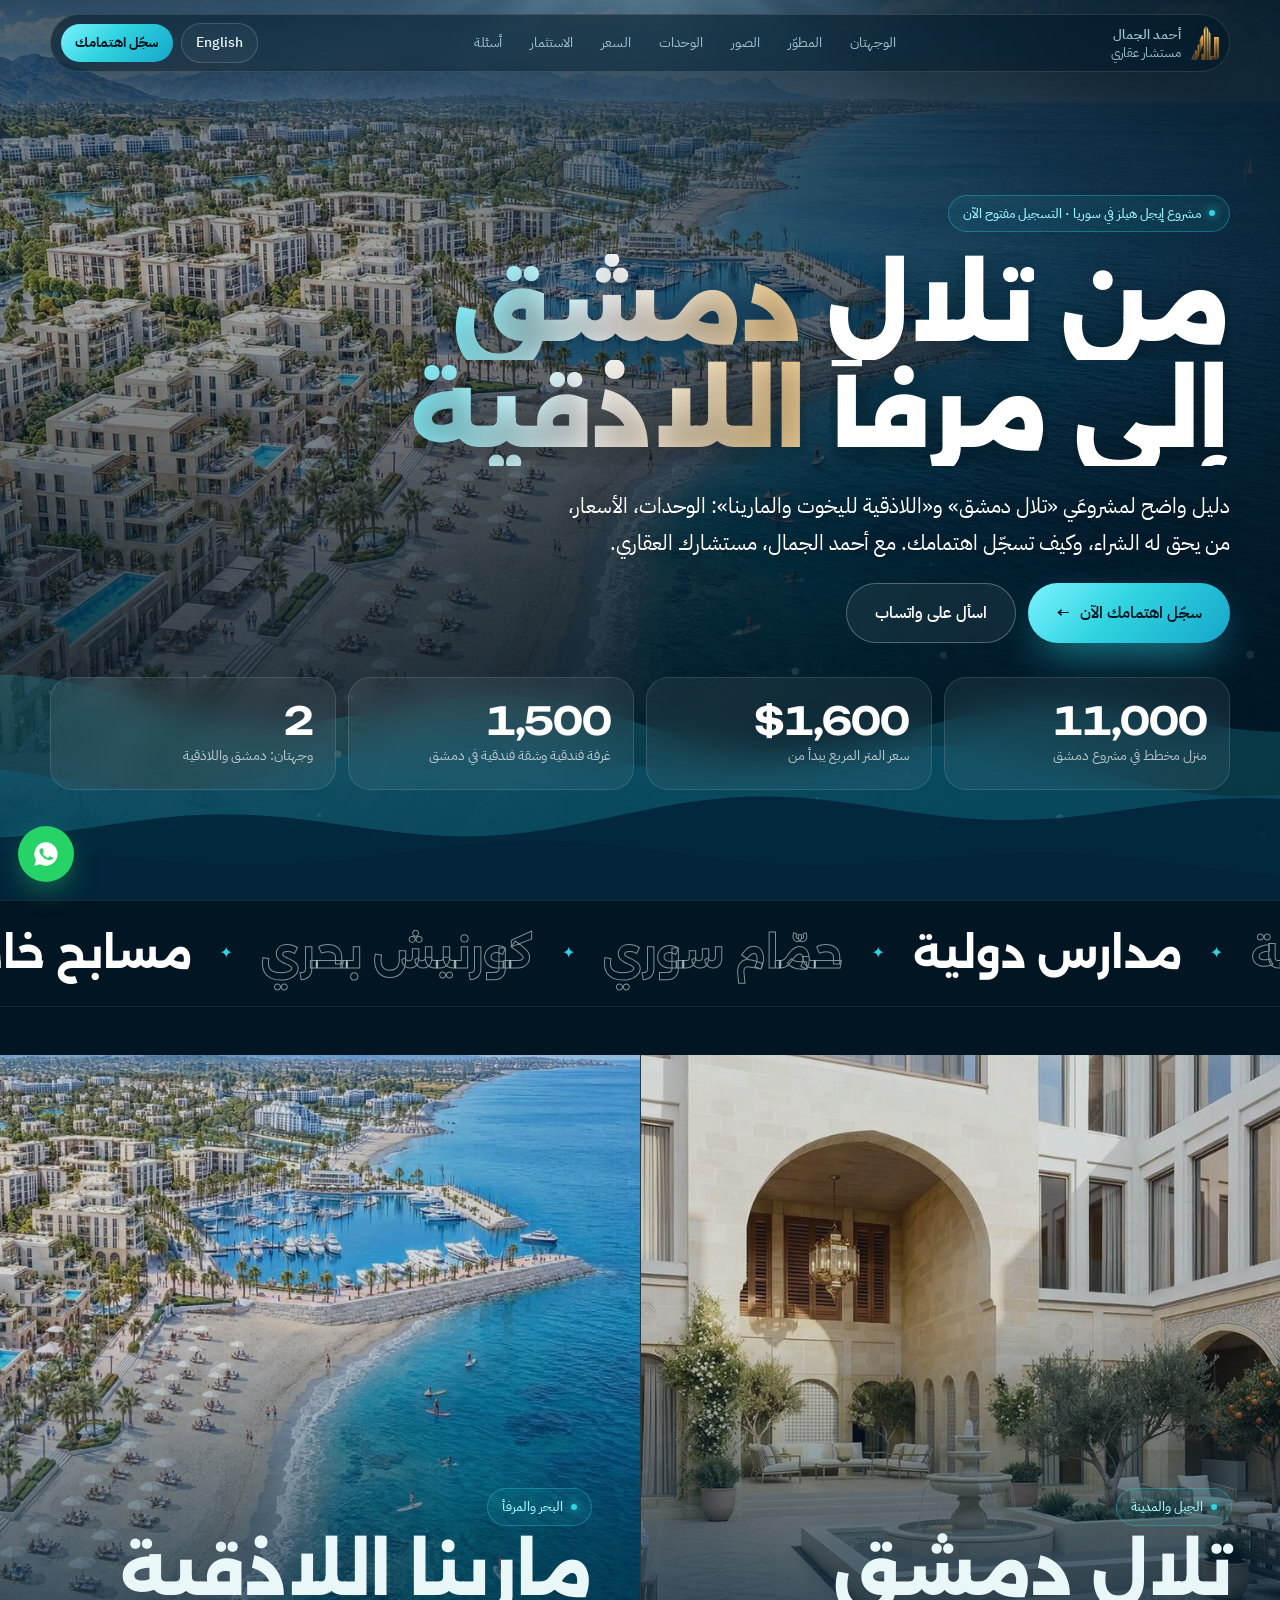
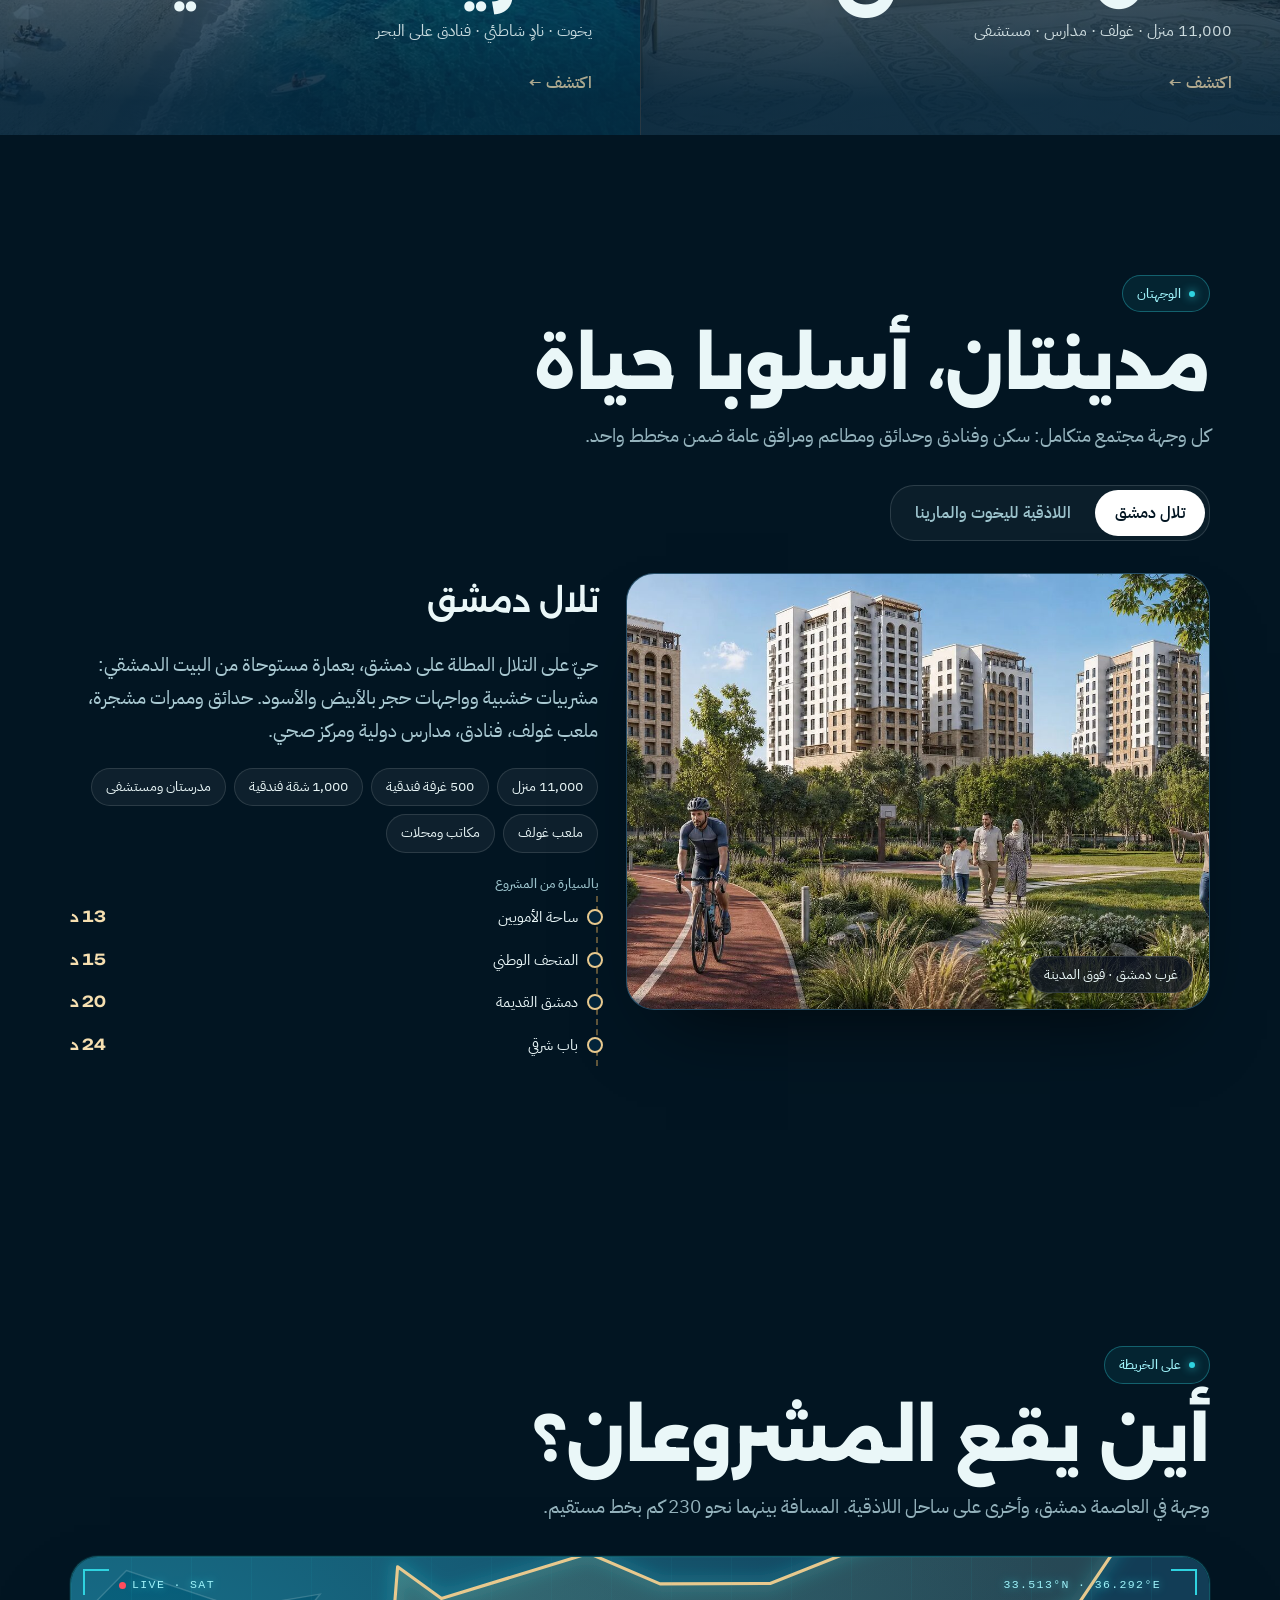
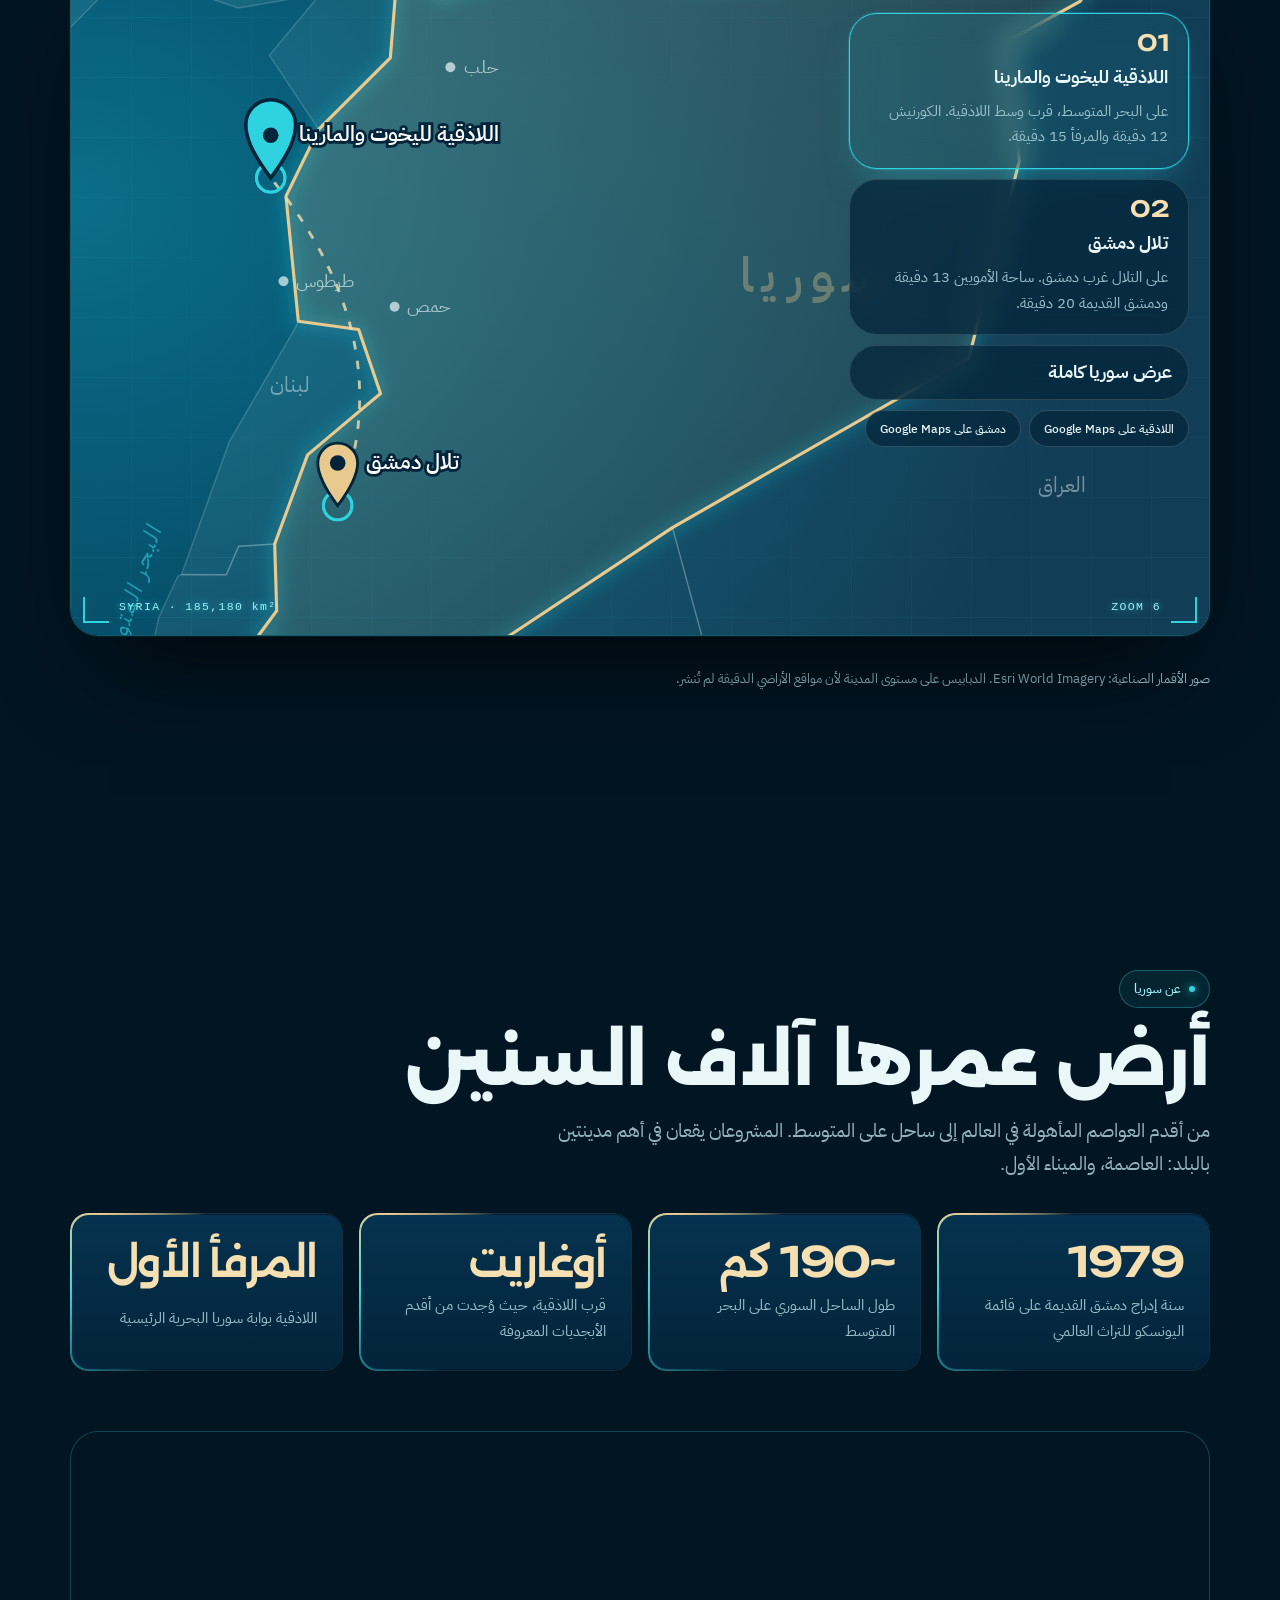
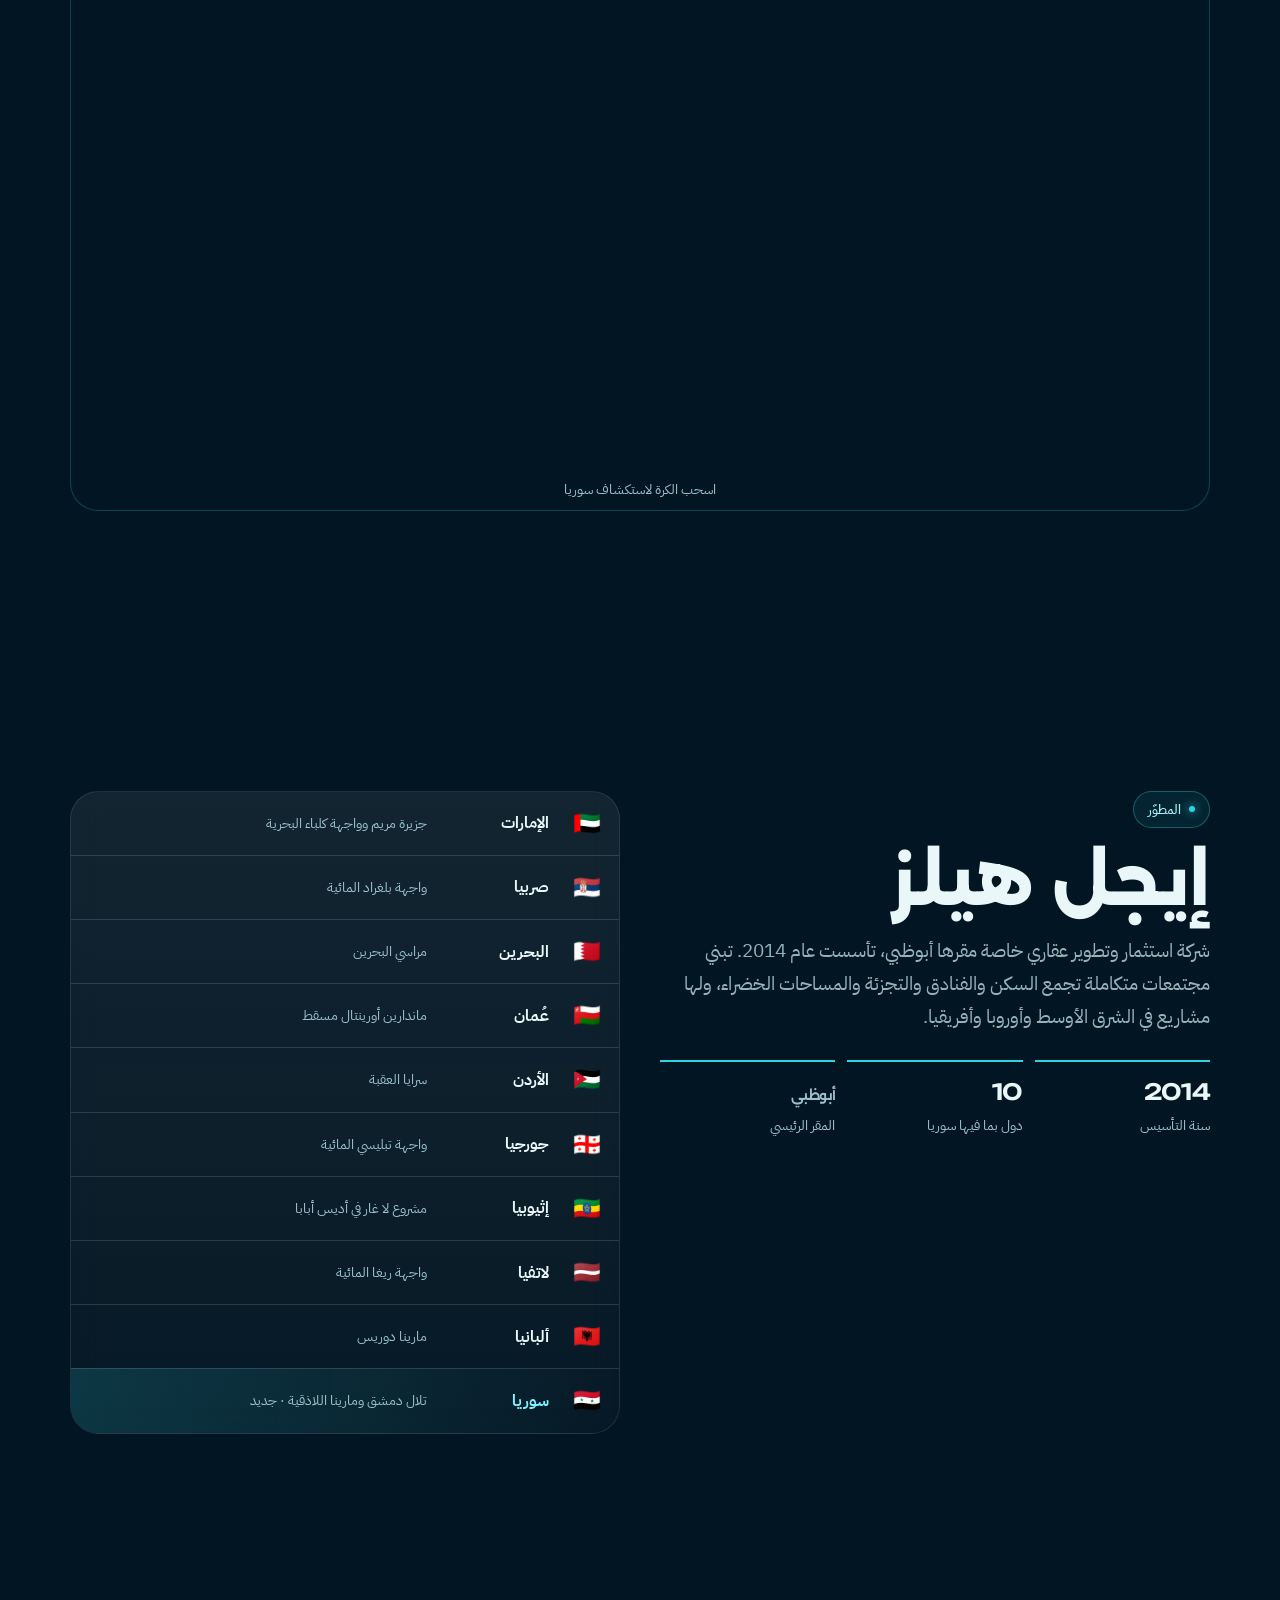
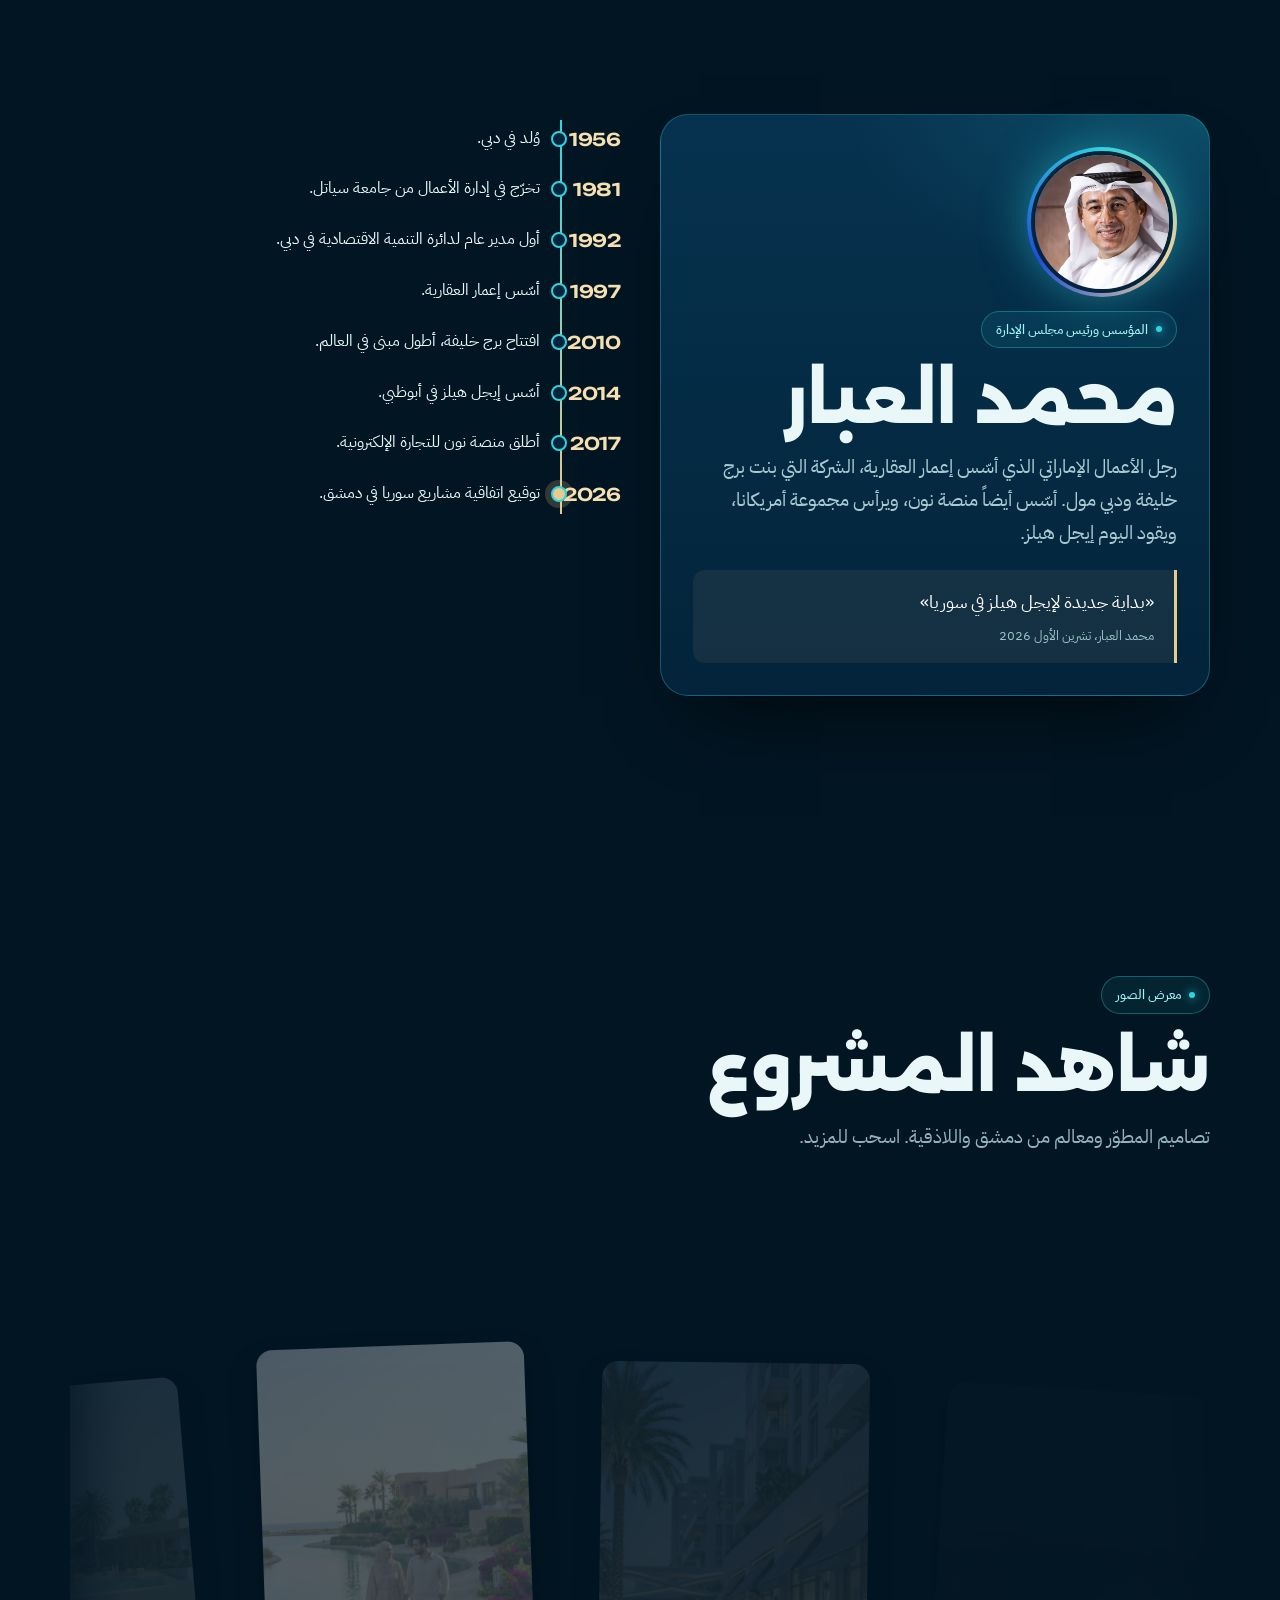
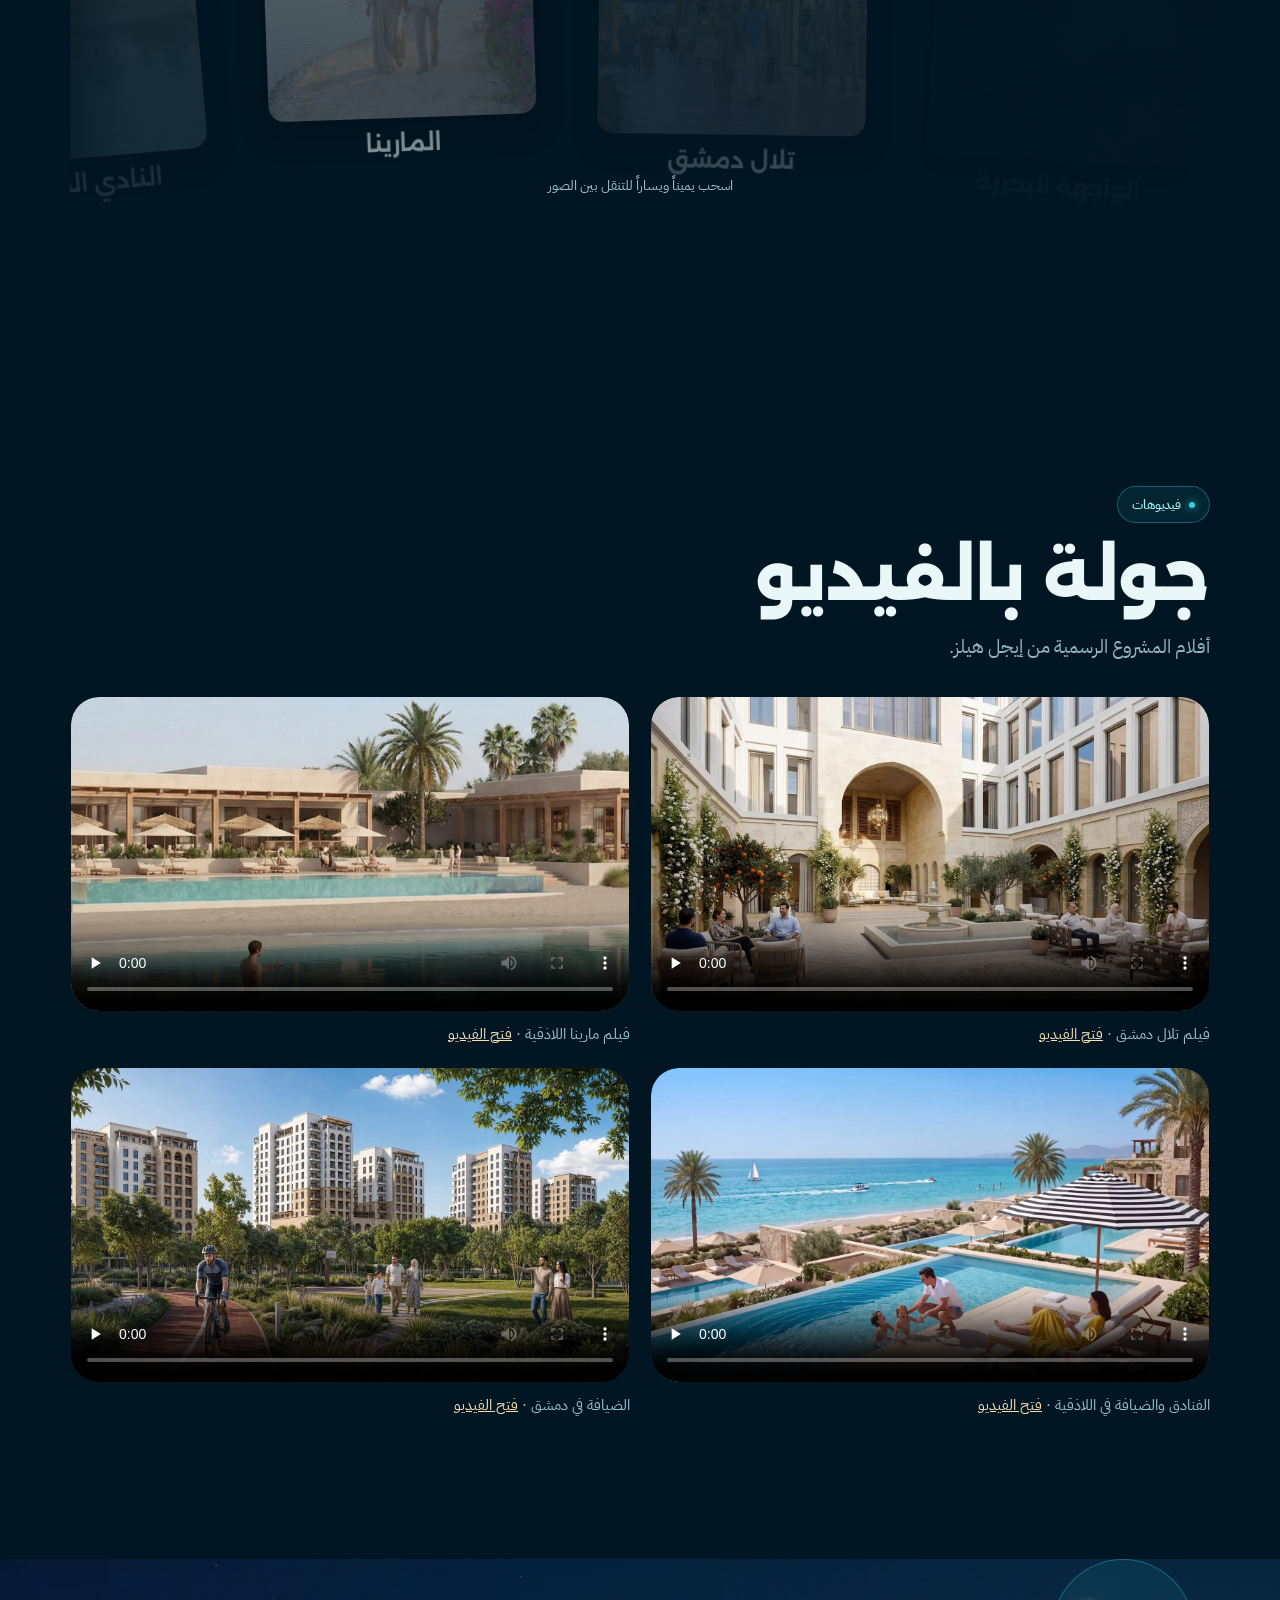
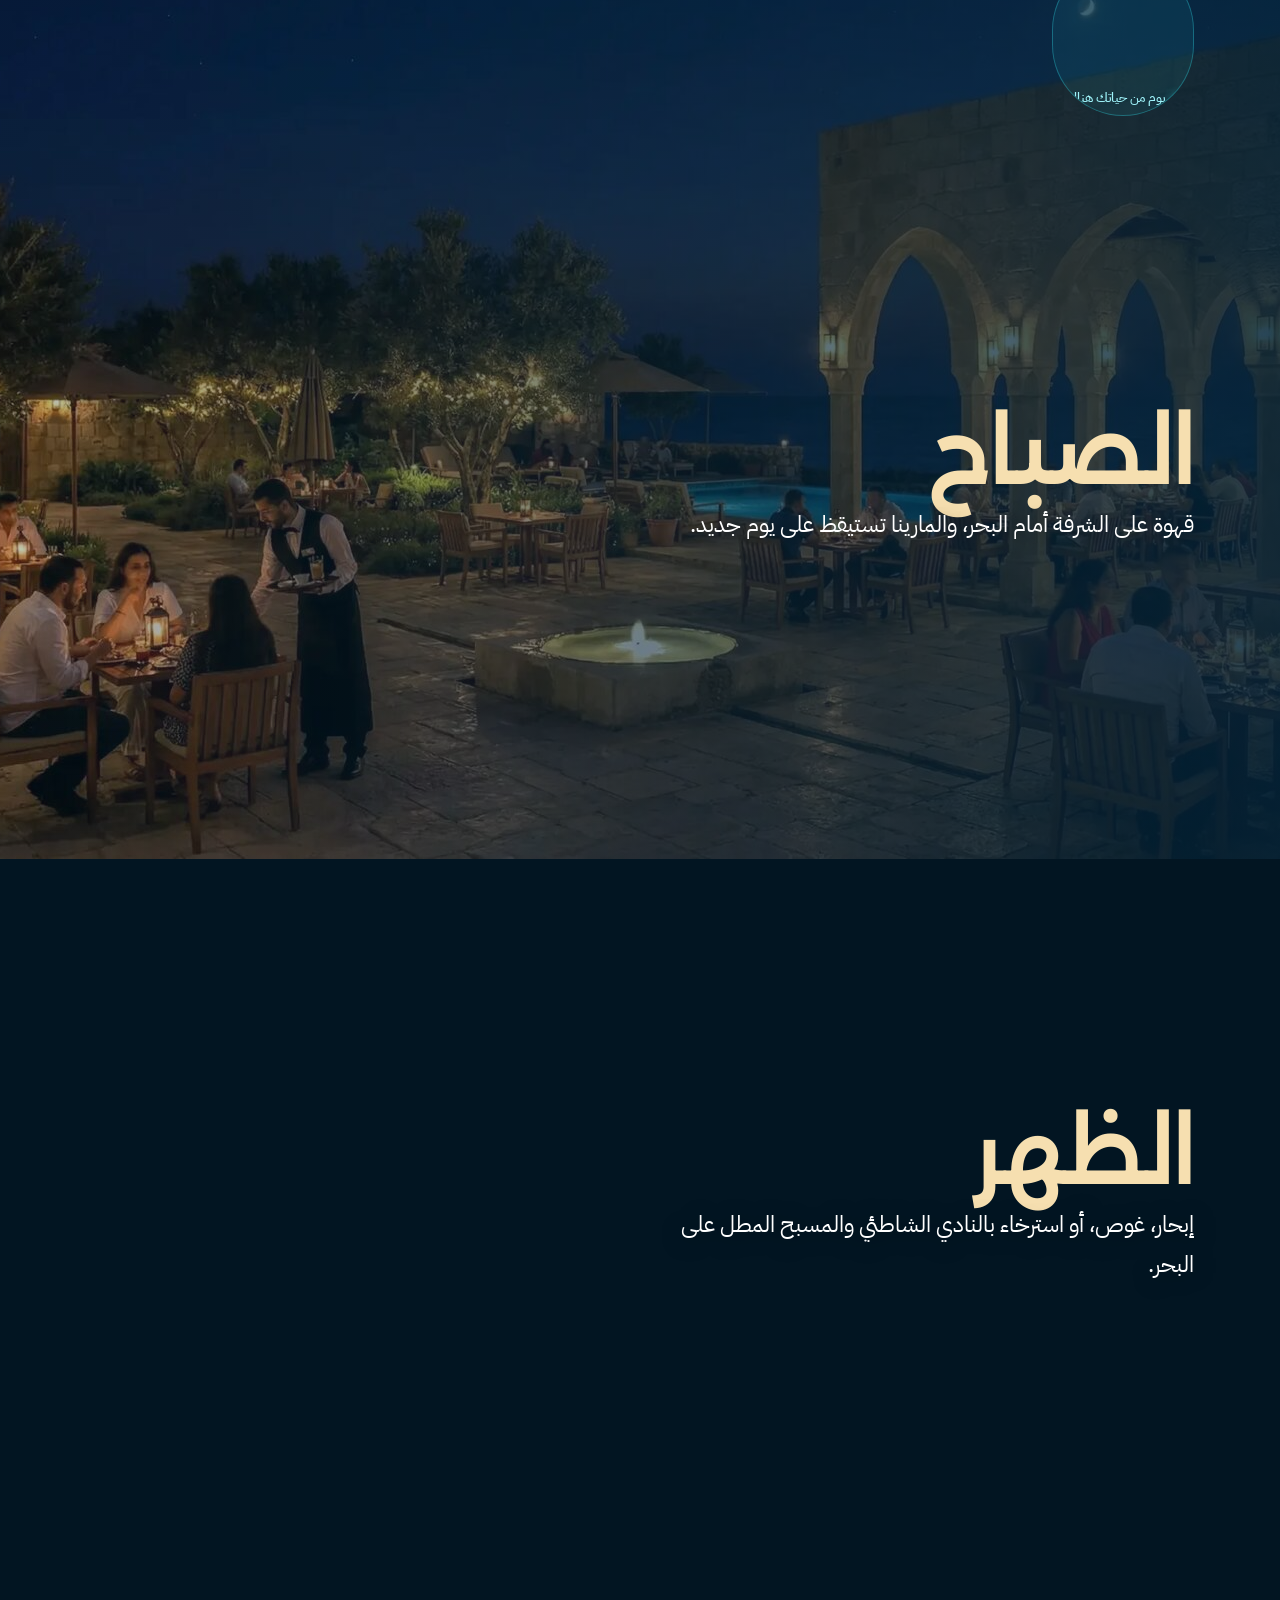
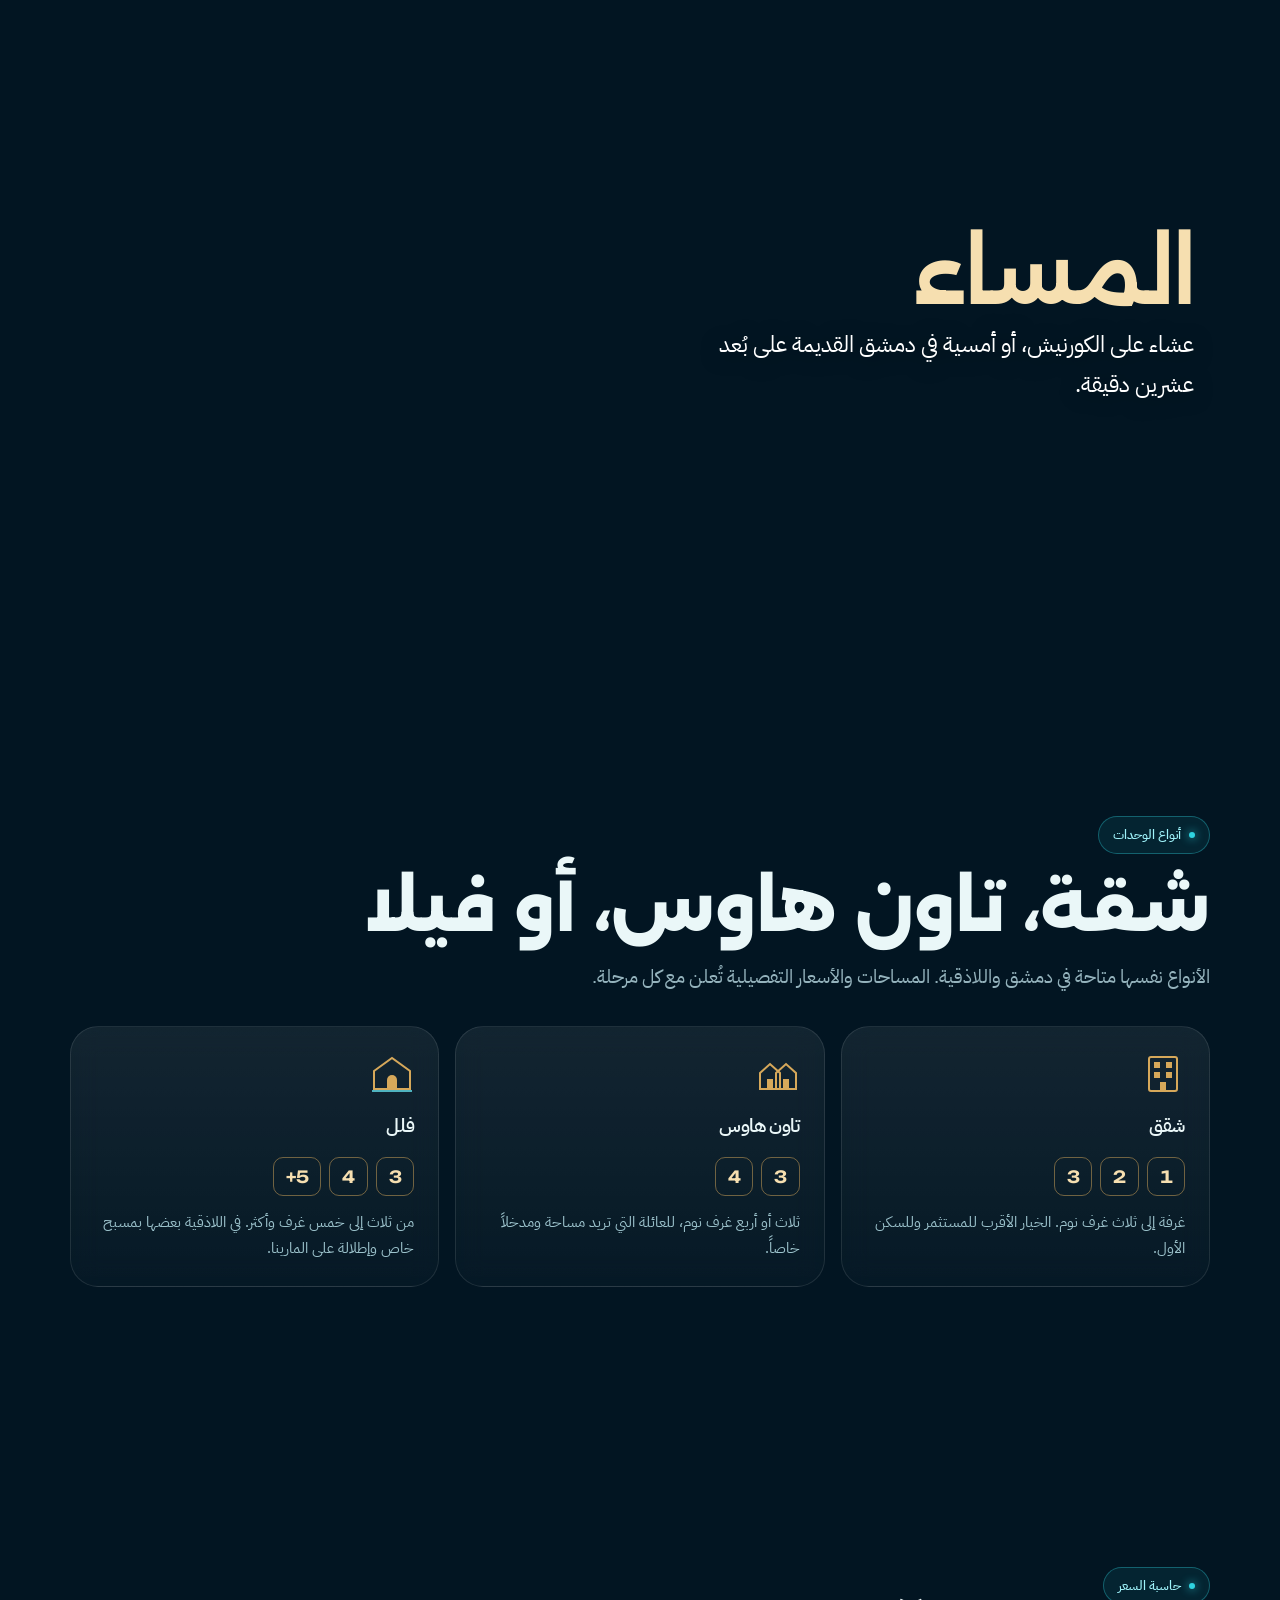
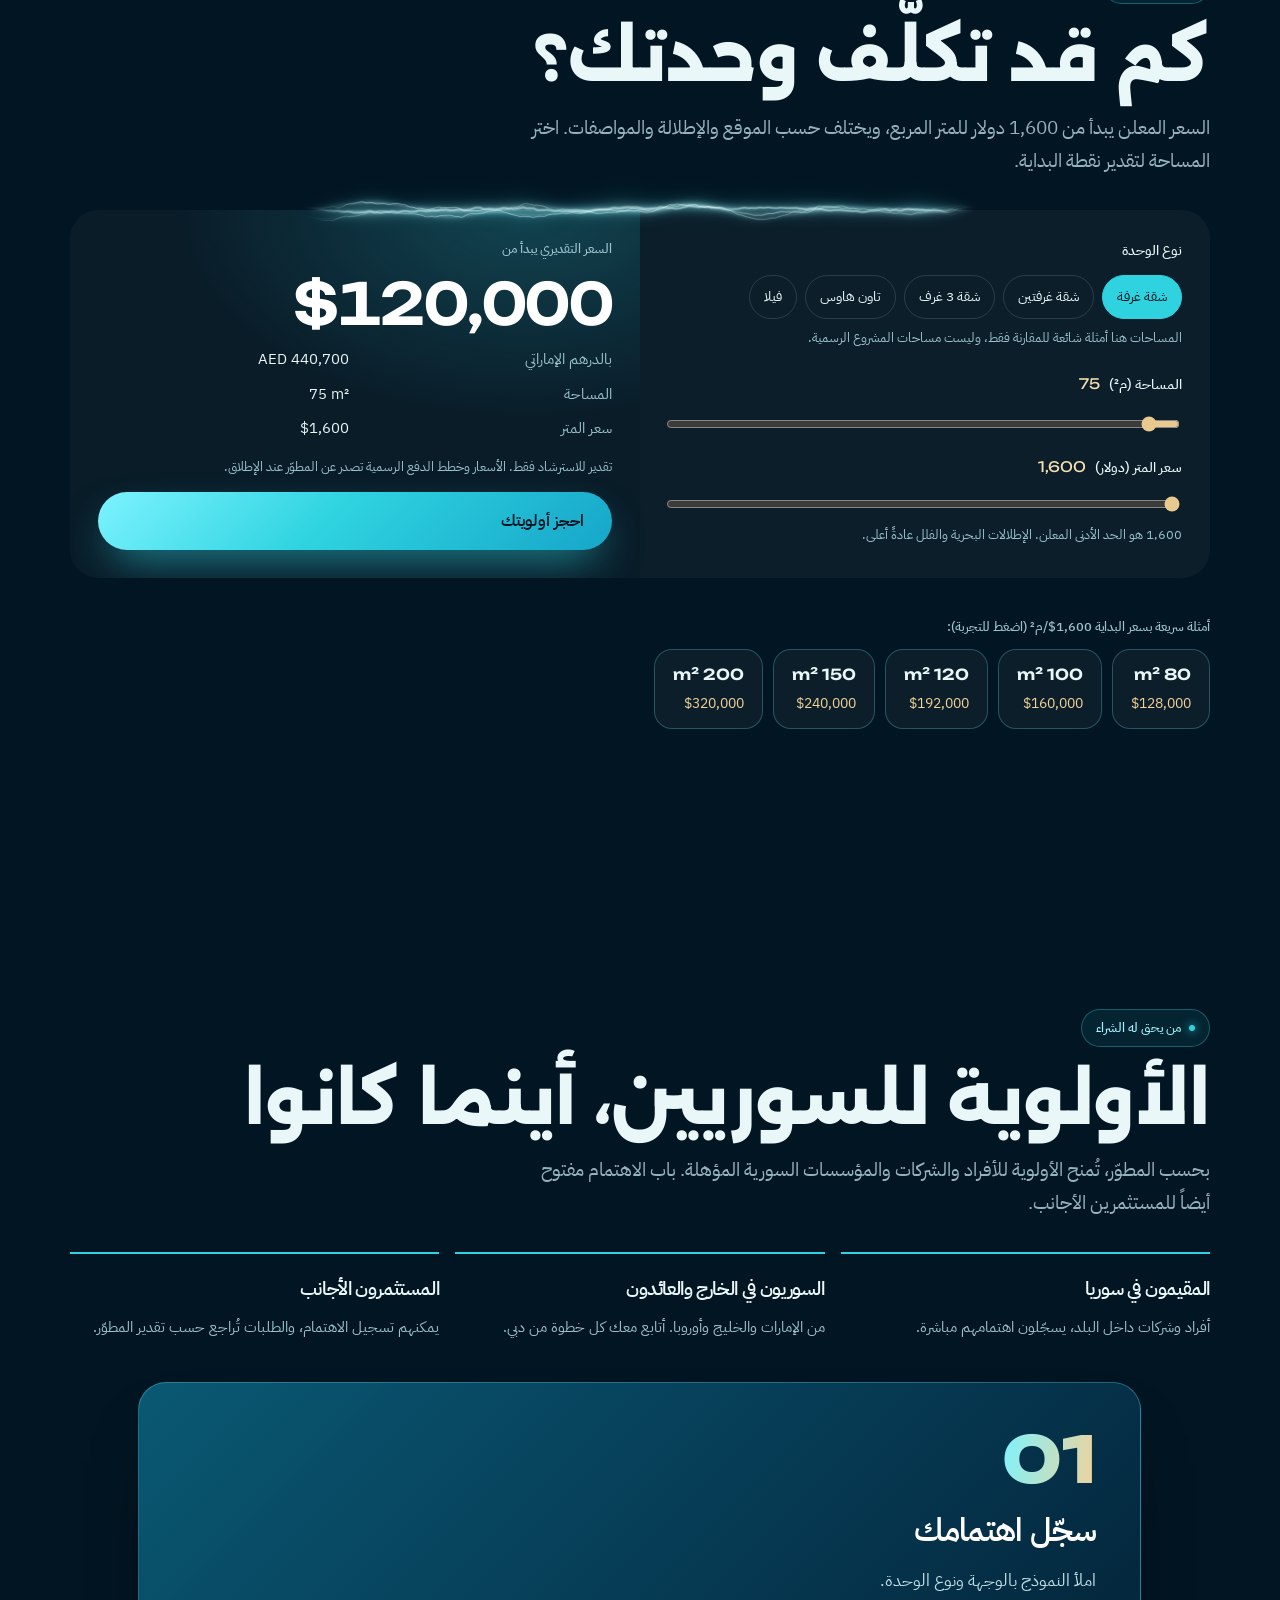
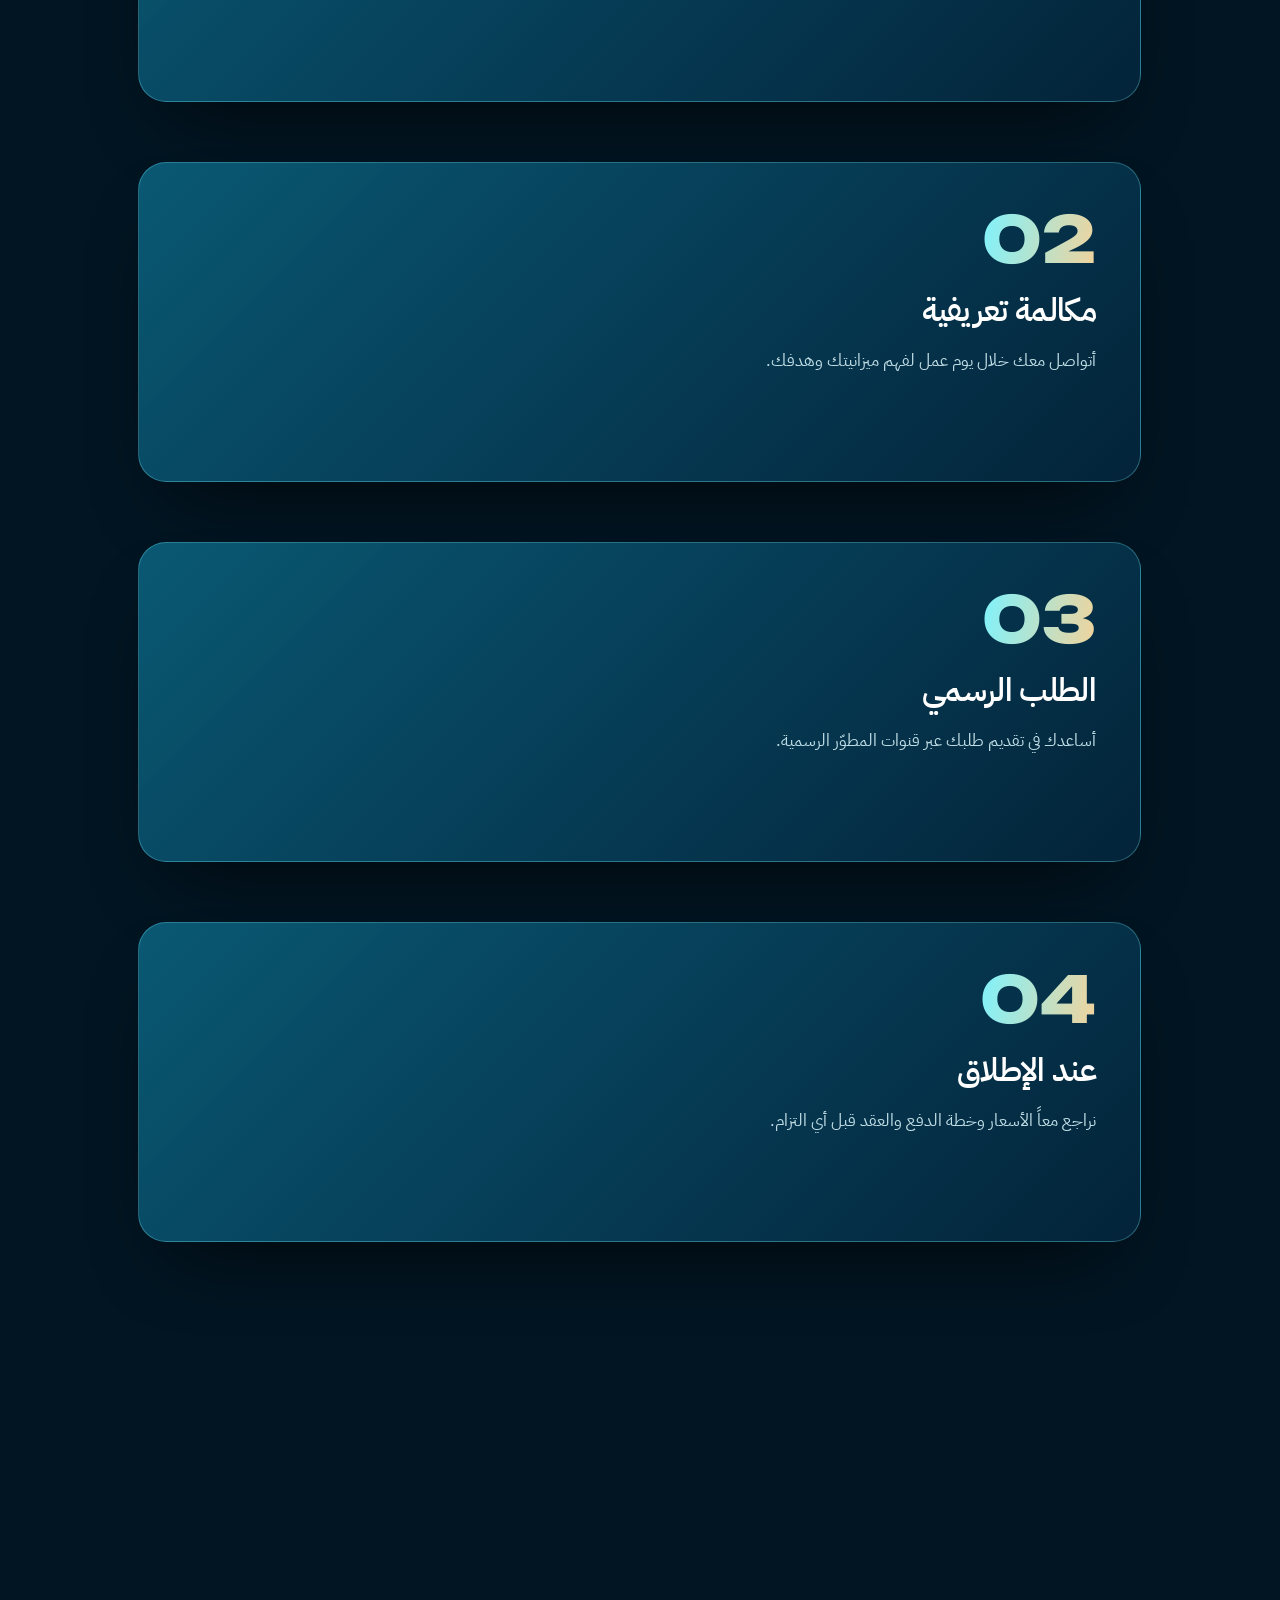
==== commit 9aaa7412: "Add Meta Pixel (off until ID is set) with Lead event on both forms Co-Authored-By: Claude Opus 5.5 <" ====
--- a/eagle-hills-syria/index.html
+++ b/eagle-hills-syria/index.html
@@ -14,6 +14,8 @@
 <link rel="stylesheet" href="https://fonts.googleapis.com/css2?family=Alexandria:wght@300;500;700;800;900&family=IBM+Plex+Sans+Arabic:wght@300;400;500;600;700&family=Unbounded:wght@400;600;800&family=Inter:wght@400;500;600&display=swap">
 <link rel="stylesheet" href="app.css">
 <style>html,body{margin:0;background:#021522}img{max-width:100%}[hidden]{display:none!important}</style>
+<!-- Meta Pixel: paste your Pixel ID between the quotes to switch it on -->
+<script>window.META_PIXEL_ID='';(function(id){if(!id)return;!function(f,b,e,v,n,t,s){if(f.fbq)return;n=f.fbq=function(){n.callMethod?n.callMethod.apply(n,arguments):n.queue.push(arguments)};if(!f._fbq)f._fbq=n;n.push=n;n.loaded=!0;n.version='2.0';n.queue=[];t=b.createElement(e);t.async=!0;t.src=v;s=b.getElementsByTagName(e)[0];s.parentNode.insertBefore(t,s)}(window,document,'script','https://connect.facebook.net/en_US/fbevents.js');fbq('init',id);fbq('track','PageView');})(window.META_PIXEL_ID);</script>
 </head>
 <body>
 <div id="app"></div>
--- a/eagle-hills-syria/app.css
+++ b/eagle-hills-syria/app.css
@@ -1 +1 @@
-.scroll-reveal{margin:20px 0}.scroll-reveal-text{display:block;font-size:clamp(1.6rem,4vw,3rem);line-height:1.5;font-weight:600}.scroll-reveal-word,.scroll-reveal-piece{display:inline-block}.shiny-text{position:relative;display:inline-block;background-repeat:no-repeat;background-size:100% 100%;-webkit-background-clip:text;background-clip:text;-webkit-text-fill-color:transparent}.shiny-text__glow{position:absolute;inset:0;background-repeat:no-repeat;background-size:100% 100%;-webkit-background-clip:text;background-clip:text;filter:blur(.14em);pointer-events:none;user-select:none}.spotlight-card{position:relative;isolation:isolate;overflow:hidden;padding:2rem;border-radius:1.5rem;background-color:var(--spotlight-card-surface);box-shadow:var(--spotlight-card-shadow)}.spotlight-card__light,.spotlight-card__grain,.spotlight-card__border,.spotlight-card__edge{position:absolute;inset:0;border-radius:inherit;pointer-events:none}.spotlight-card__light,.spotlight-card__grain{z-index:-1;opacity:0}.spotlight-card__grain{background-size:160px 160px;mix-blend-mode:overlay}.spotlight-card__border,.spotlight-card__edge{z-index:1;padding:1px;-webkit-mask:linear-gradient(#000 0 0) content-box,linear-gradient(#000 0 0);-webkit-mask-composite:xor;mask:linear-gradient(#000 0 0) content-box exclude,linear-gradient(#000 0 0)}.spotlight-card__border{background:var(--spotlight-card-border)}.spotlight-card__edge{opacity:0}.circular-gallery{position:relative;width:100%;height:100%;overflow:hidden;touch-action:pan-y;user-select:none;-webkit-user-select:none;cursor:grab}.circular-gallery[data-pointer]{cursor:pointer}.circular-gallery[data-dragging]{cursor:grabbing}.circular-gallery-canvas{position:absolute;inset:0;display:block;width:100%;height:100%}.circular-gallery-labels{position:absolute;inset:0;pointer-events:none}.circular-gallery-label{position:absolute;top:0;left:0;line-height:1.2;white-space:nowrap;will-change:transform,opacity}.circular-gallery-caption{position:absolute;top:0;left:50%;width:min(90%,36rem);text-align:center;opacity:0;pointer-events:none}.circular-gallery-caption-text{margin:0;line-height:1.5;opacity:.65}.circular-gallery-close{position:absolute;top:12px;right:12px;display:grid;place-items:center;width:40px;height:40px;padding:0;border:0;border-radius:50%;background:transparent;color:inherit;cursor:pointer;opacity:0;pointer-events:none;transition:opacity .2s ease}.circular-gallery-close[data-visible]{opacity:.8;pointer-events:auto}.circular-gallery-close:hover{opacity:1}.circular-gallery-close:focus-visible{outline:2px solid currentColor;outline-offset:2px}.circular-gallery-hidden{position:absolute;width:1px;height:1px;padding:0;margin:-1px;overflow:hidden;clip:rect(0,0,0,0);white-space:nowrap;border:0}.threads-container{position:relative;width:100%;height:100%}.threads-canvas{position:absolute;inset:0;display:block;width:100%;height:100%}.particles-container{position:relative;width:100%;height:100%;overflow:hidden}.particles-canvas{position:absolute;inset:0;display:block;width:100%;height:100%}.aurora-container{position:relative;width:100%;height:100%;overflow:hidden}.aurora-canvas{position:absolute;inset:0;display:block;width:100%;height:100%}:root{--night:#03243A;--night2:#06324F;--panel:#0A3D5C;--line:rgba(230,247,249,.14);--stone:#EAF7F8;--muted:#9CC3CC;--gold:#E8C98E;--gold2:#F6DFB0;--sea:#2FD3E0;--basalt:#0A5C78;--f-ar-display:"Alexandria","IBM Plex Sans Arabic",system-ui,sans-serif;--f-en-display:"Unbounded","Alexandria",system-ui,sans-serif;--f-body:"IBM Plex Sans Arabic","Inter",system-ui,sans-serif;--r:18px;color-scheme:dark}*{box-sizing:border-box}html{scroll-behavior:smooth}body{background:linear-gradient(180deg,#03243a,#05304d 40%,#03243a) fixed;background-color:var(--night);color:var(--stone);font-family:var(--f-body);font-size:16px;line-height:1.75;font-weight:400;padding-left:max(16px,env(safe-area-inset-left,0px));padding-right:max(16px,env(safe-area-inset-right,0px))}body:before{content:"";position:fixed;inset:0 0 auto;height:env(safe-area-inset-top,0px);z-index:10;background:var(--night)}@media(prefers-reduced-motion:reduce){*{animation:none!important;transition:none!important;scroll-behavior:auto!important}}a{color:var(--gold2)}:focus-visible{outline:2px solid var(--gold);outline-offset:3px;border-radius:6px}.wrap{max-width:1140px;margin-inline:auto}html[lang=en] [data-ar],html[lang=ar] [data-en]{display:none!important}h1,h2,h3{text-wrap:balance;margin:0;font-weight:700}html[lang=ar] h1,html[lang=ar] h2{font-family:var(--f-ar-display);font-weight:700}html[lang=en] h1,html[lang=en] h2{font-family:var(--f-en-display);font-weight:400;letter-spacing:.01em}h2{font-size:clamp(2rem,4.6vw,3.2rem);line-height:1.2}h3{font-size:1.2rem;font-weight:600}p{margin:0}.eyebrow{font-size:.78rem;letter-spacing:.18em;text-transform:uppercase;color:var(--gold);font-weight:500}html[lang=ar] .eyebrow{letter-spacing:.02em;font-size:.9rem}.lead{color:var(--muted);max-width:62ch;font-size:1.05rem}.sec{padding-block:clamp(56px,9vw,104px);display:grid;gap:32px}.sec-head{display:grid;gap:12px}.ablaq{height:38px;margin-inline:calc(-1*max(16px,env(safe-area-inset-left,0px)));background:url("data:image/svg+xml,%3Csvg xmlns='http://www.w3.org/2000/svg' viewBox='0 0 240 38'%3E%3Cpath d='M0 19 Q30 4 60 19 T120 19 T180 19 T240 19' fill='none' stroke='%232FD3E0' stroke-opacity='.55' stroke-width='2'/%3E%3Cpath d='M0 27 Q30 14 60 27 T120 27 T180 27 T240 27' fill='none' stroke='%23E8C98E' stroke-opacity='.35' stroke-width='1.5'/%3E%3C/svg%3E") repeat-x 0 50%/240px 38px;animation:drift 14s linear infinite}@keyframes drift{to{background-position:-240px 50%}}header.top{position:sticky;top:env(safe-area-inset-top,0px);z-index:20;background:color-mix(in srgb,var(--night) 86%,transparent);backdrop-filter:blur(12px);-webkit-backdrop-filter:blur(12px);border-bottom:1px solid var(--line);margin-inline:calc(-1*max(16px,env(safe-area-inset-left,0px)));padding-inline:max(16px,env(safe-area-inset-left,0px))}.top .wrap{display:flex;align-items:center;justify-content:space-between;gap:16px;padding-block:10px}.brand{display:flex;align-items:center;gap:10px;text-decoration:none;color:var(--stone);min-width:0}.brand img{height:40px;width:auto}.brand span{font-size:.82rem;color:var(--muted);line-height:1.3}.brand b{display:block;color:var(--stone);font-weight:600;font-size:.95rem}nav.links{display:flex;gap:22px;font-size:.92rem}nav.links a{color:var(--muted);text-decoration:none}nav.links a:hover{color:var(--stone)}.tools{display:flex;gap:8px;align-items:center}.pill{font:inherit;font-size:.86rem;font-weight:500;border:1px solid var(--line);background:transparent;color:var(--stone);border-radius:999px;padding:7px 14px;cursor:pointer;text-decoration:none;white-space:nowrap}.pill.gold{background:var(--gold);color:var(--night);border-color:var(--gold)}@media(max-width:900px){nav.links{display:none}.brand span{display:none}}.hero{position:relative;display:grid;gap:28px;padding-block:clamp(48px,8vw,96px) 0;overflow:hidden;margin-inline:calc(-1*max(16px,env(safe-area-inset-left,0px)));padding-inline:max(16px,env(safe-area-inset-left,0px))}.hero{min-height:min(92vh,860px);align-content:end;padding-block:120px 0!important}.hero video,.hero .poster{position:absolute;inset:0;width:100%;height:100%;object-fit:cover;z-index:0}.hero .poster{background:radial-gradient(1200px 600px at 70% 20%,#0a5c78,#03243a)}.hero:after{content:"";position:absolute;inset:0;z-index:1;background:linear-gradient(0deg,#03243a 4%,#03243a8c 45%,#03243a40 70%,#03243a8c)}.hero canvas{position:absolute;left:0;right:0;bottom:0;width:100%;height:46%;z-index:2;pointer-events:none}.hero .wrap{z-index:3}.hero .wrap{position:relative;display:grid;gap:22px;width:100%;padding-bottom:70px}.hero h1{font-size:clamp(3rem,9vw,6.6rem);line-height:1.05;color:#fff;text-shadow:0 10px 50px rgba(0,0,0,.45)}.hero h1 em{font-style:normal;color:var(--gold2)}.hero .sub{font-size:clamp(1.1rem,2.2vw,1.35rem);color:var(--stone);max-width:46ch}.cta-row{display:flex;flex-wrap:wrap;gap:12px}.btn{display:inline-flex;align-items:center;gap:10px;font:inherit;font-weight:600;font-size:1rem;border-radius:999px;padding:13px 24px;border:1px solid var(--gold);text-decoration:none;cursor:pointer;transition:transform .2s,box-shadow .2s}.btn.solid{background:linear-gradient(180deg,var(--gold2),var(--gold));color:var(--night);box-shadow:0 12px 36px -12px #d6a85ab3}.btn.ghost{background:transparent;color:var(--gold2)}.btn:hover{transform:translateY(-2px)}.facts{display:grid;grid-template-columns:repeat(4,minmax(0,1fr));gap:1px;background:var(--line);border:1px solid var(--line);border-radius:var(--r);overflow:hidden;margin-top:12px}.facts div{background:color-mix(in srgb,var(--night2) 92%,transparent);padding:20px 18px;display:grid;gap:4px;min-width:0}.facts b{font-family:var(--f-en-display);font-size:clamp(1.6rem,3.4vw,2.3rem);font-weight:400;color:var(--gold2);line-height:1.1;font-variant-numeric:tabular-nums}.facts span{color:var(--muted);font-size:.86rem;line-height:1.5}@media(max-width:760px){.facts{grid-template-columns:repeat(2,minmax(0,1fr))}}.scene{display:none}.tabs{display:inline-flex;border:1px solid var(--line);border-radius:24px;justify-self:start;padding:4px;gap:4px;flex-wrap:wrap}.tabs button{font:inherit;font-weight:600;border:0;background:none;color:var(--muted);padding:9px 20px;border-radius:999px;cursor:pointer}.tabs button[aria-selected=true]{background:var(--stone);color:var(--night)}.dest{display:grid;grid-template-columns:minmax(0,1.05fr) minmax(0,.95fr);gap:28px;align-items:start}.dest[hidden]{display:none!important}.dest-art{border-radius:var(--r);overflow:hidden;border:1px solid var(--line);background:var(--night2);aspect-ratio:4/3;max-width:100%;position:relative}.kb{position:absolute;inset:0}.kb img{position:absolute;inset:0;width:100%;height:100%;object-fit:cover;opacity:0;transform:scale(1.12);transition:opacity 1.4s ease,transform 7s ease}.kb img.on{opacity:1;transform:scale(1)}.tilt{transform-style:preserve-3d;transition:transform .25s ease;will-change:transform}.glare{position:absolute;inset:0;pointer-events:none;background:radial-gradient(500px circle at var(--gx,50%) var(--gy,0%),rgba(255,255,255,.22),transparent 45%);mix-blend-mode:soft-light}.dest-art{box-shadow:0 40px 80px -40px #000000b3}.dest-art .tag{position:absolute;inset-inline-start:16px;bottom:16px;background:#0d1424cc;border:1px solid var(--line);border-radius:999px;padding:6px 14px;font-size:.85rem}.dest-body{display:grid;gap:20px;min-width:0}.dest-body h3{font-size:1.6rem}html[lang=ar] .dest-body h3{font-family:var(--f-ar-display);font-size:2rem}html[lang=en] .dest-body h3{font-family:var(--f-en-display);font-weight:400}.chips{display:flex;flex-wrap:wrap;gap:8px;list-style:none;padding:0;margin:0}.chips li{border:1px solid var(--line);border-radius:999px;padding:6px 14px;font-size:.88rem;background:#ede6d608}.route{list-style:none;padding:0;margin:0;display:grid;gap:0;border-inline-start:2px dashed rgba(214,168,90,.45)}.route li{display:flex;justify-content:space-between;gap:12px;padding:8px 0;padding-inline-start:18px;position:relative;font-size:.95rem}.route li:before{content:"";position:absolute;inset-inline-start:-7px;top:50%;width:12px;height:12px;border-radius:50%;background:var(--night);border:2px solid var(--gold);transform:translateY(-50%)}.route b{font-family:var(--f-en-display);font-weight:400;color:var(--gold2);font-variant-numeric:tabular-nums;white-space:nowrap}.mini-h{font-size:.82rem;color:var(--muted);font-weight:500}@media(max-width:860px){.dest{grid-template-columns:minmax(0,1fr)}}.intro{position:fixed;inset:0;z-index:100;display:grid;place-items:center;background:radial-gradient(800px 500px at 50% 40%,#0a5c78,#021827);transition:clip-path 1.1s cubic-bezier(.7,0,.2,1)}.intro.out{clip-path:circle(0% at 50% 50%);pointer-events:none}.intro-in{display:grid;gap:14px;justify-items:center;color:var(--stone)}.intro img{height:90px;width:auto;animation:float 2.4s ease-in-out infinite}.intro p{letter-spacing:.3em;font-size:.9rem;color:var(--gold2)}.intro .bar{width:160px;height:2px;background:#eaf7f826;overflow:hidden;border-radius:2px}.intro .bar i{display:block;height:100%;width:40%;background:linear-gradient(90deg,var(--sea),var(--gold));animation:load 1s ease-in-out infinite}@keyframes load{0%{transform:translate(-100%)}to{transform:translate(260%)}}@keyframes float{50%{transform:translateY(-8px)}}.glow{position:fixed;left:0;top:0;width:420px;height:420px;border-radius:50%;pointer-events:none;z-index:1;background:radial-gradient(circle,rgba(47,211,224,.13),transparent 65%);transform:translate(-50%,-50%);transition:opacity .4s;opacity:0}.live i{display:inline-block;width:8px;height:8px;border-radius:50%;background:#3ee58c;margin-inline-end:8px;box-shadow:0 0 #3ee58cb3;animation:ping 1.6s infinite;vertical-align:middle}@keyframes ping{70%{box-shadow:0 0 0 10px #3ee58c00}to{box-shadow:0 0 #3ee58c00}}.hero h1 em{background:linear-gradient(90deg,var(--gold2),var(--sea),var(--gold2));background-size:200% auto;-webkit-background-clip:text;background-clip:text;color:transparent;animation:shine 6s linear infinite}@keyframes shine{to{background-position:200% center}}.btn.solid{position:relative;overflow:hidden}.btn.solid:after{content:"";position:absolute;inset:0;background:linear-gradient(120deg,transparent 30%,rgba(255,255,255,.55) 50%,transparent 70%);transform:translate(-120%);animation:sweep 3.2s ease-in-out infinite}@keyframes sweep{60%,to{transform:translate(120%)}}.marquee{overflow:hidden;border-block:1px solid var(--line);background:#2fd3e00d;margin-inline:calc(-1*max(16px,env(safe-area-inset-left,0px)));padding-block:16px}.mq-track{display:flex;width:max-content;animation:mq 40s linear infinite}.mq-track>div{display:flex;gap:28px;align-items:center;white-space:nowrap;padding-inline-end:28px}.mq-track span{font-size:clamp(1.1rem,2.4vw,1.6rem);color:var(--stone);font-weight:500}.mq-track b{color:var(--gold);font-weight:400}html[dir=rtl] .mq-track{animation-name:mqr}@keyframes mq{to{transform:translate(-50%)}}@keyframes mqr{to{transform:translate(50%)}}.split{display:flex;gap:0;height:min(78vh,680px);margin-inline:calc(-1*max(16px,env(safe-area-inset-left,0px)));margin-block:48px 0}.panel{position:relative;flex:1;overflow:hidden;color:#fff;text-decoration:none;transition:flex .8s cubic-bezier(.2,.7,.2,1);min-width:0}.panel:hover{flex:1.7}.panel img,.panel video{position:absolute;inset:0;width:100%;height:100%;object-fit:cover;transition:transform 1.4s ease,opacity .6s}.panel video{opacity:0}.panel.playing video{opacity:1}.panel:hover img{transform:scale(1.08)}.panel:after{content:"";position:absolute;inset:0;background:linear-gradient(0deg,#03243aeb 5%,#03243a26 60%)}.panel-txt{position:absolute;inset:auto 0 0;z-index:2;padding:clamp(20px,4vw,48px);display:grid;gap:8px}.panel-txt h2{font-size:clamp(2.2rem,5vw,4rem)}.panel-txt p{color:#eaf7f8d9}.go{display:inline-block;margin-top:6px;color:var(--gold2);font-weight:600;transform:translateY(10px);opacity:.7;transition:all .5s}.panel:hover .go{transform:none;opacity:1}.panel+.panel{border-inline-start:1px solid rgba(255,255,255,.15)}@media(max-width:760px){.split{flex-direction:column;height:auto}.panel{min-height:360px}.panel:hover{flex:1}}.story{position:relative;margin-inline:calc(-1*max(16px,env(safe-area-inset-left,0px)))}.story-bg{position:sticky;top:0;height:100vh;overflow:hidden;z-index:0}.story-bg img{position:absolute;inset:0;width:100%;height:100%;object-fit:cover;opacity:0;transform:scale(1.15);transition:opacity 1.2s ease,transform 6s ease}.story-bg img.on{opacity:1;transform:scale(1)}.story-shade{position:absolute;inset:0;background:linear-gradient(90deg,#03243ad9,#03243a40)}html[dir=rtl] .story-shade{background:linear-gradient(270deg,#03243ad9,#03243a40)}.story-steps{position:relative;z-index:1;margin-top:-100vh;padding-inline:max(16px,env(safe-area-inset-left,0px));display:grid;gap:0}.story-steps>.eyebrow{padding-top:14vh}.step{min-height:80vh;display:grid;align-content:center;gap:10px;max-width:520px}.step .when{font-size:clamp(3rem,8vw,5.5rem);line-height:1;color:var(--gold2)}html[lang=ar] .step .when{font-family:var(--f-ar-display)}html[lang=en] .step .when{font-family:var(--f-en-display)}.step p{font-size:clamp(1.15rem,2.2vw,1.45rem);color:#fff;text-shadow:0 2px 20px rgba(0,0,0,.5)}.mcta{display:none}@media(max-width:760px){.mcta{display:block;position:fixed;inset-inline:max(12px,env(safe-area-inset-left,0px)) 84px;bottom:calc(18px + env(safe-area-inset-bottom,0px));z-index:29;text-align:center;padding:16px 12px;border-radius:999px;background:linear-gradient(180deg,var(--gold2),var(--gold));color:#03243a;font-weight:700;text-decoration:none;box-shadow:0 14px 34px -10px #e8c98ecc;transform:translateY(140%);transition:transform .5s}.mcta.show{transform:none}}.btn,.pill.gold{will-change:transform}.sea3d{position:relative;height:min(92vh,820px);min-height:520px;overflow:hidden;margin-inline:calc(-1*max(16px,env(safe-area-inset-left,0px)));background:linear-gradient(180deg,#1b2a4a,#e58a5c 45%,#f4c28a 50%,#0a4d68 52%,#03243a);touch-action:pan-y}.sea3d canvas{position:absolute;inset:0;width:100%;height:100%;display:block}.sea-ui{position:relative;z-index:2;height:100%;display:grid;align-content:start;gap:18px;padding-top:clamp(56px,10vh,110px);text-align:center;justify-items:center}.sea-title{font-size:clamp(2.8rem,8vw,6rem)!important;line-height:1.08;color:#fff;text-shadow:0 6px 40px rgba(60,20,10,.45)}.sea-ui .eyebrow{color:#ffe7c2;text-shadow:0 2px 12px rgba(0,0,0,.4)}.sea-ui .btn.ghost{color:#fff;border-color:#ffffffb3;background:#03243a40;backdrop-filter:blur(6px);-webkit-backdrop-filter:blur(6px)}.sea-hint{position:absolute;bottom:18px;left:50%;transform:translate(-50%);z-index:2;font-size:.8rem;color:#ffffffbf;letter-spacing:.06em;animation:float 3s ease-in-out infinite}footer{position:relative}.sound{position:fixed;inset-inline-start:max(18px,env(safe-area-inset-left,0px));bottom:calc(18px + env(safe-area-inset-bottom,0px));z-index:31;display:flex;align-items:center;gap:8px;font:inherit;font-size:.86rem;font-weight:600;color:var(--stone);background:#03243abf;backdrop-filter:blur(10px);-webkit-backdrop-filter:blur(10px);border:1px solid var(--line);border-radius:999px;padding:10px 16px;cursor:pointer}.sound[aria-pressed=true]{border-color:var(--sea);box-shadow:0 0 0 4px #2fd3e026,0 0 30px -4px #2fd3e099}.sound[aria-pressed=true] .ico{animation:float 1.2s ease-in-out infinite}@media(max-width:760px){.sound .lbl{display:none}.sound{bottom:calc(84px + env(safe-area-inset-bottom,0px))}.ocean{height:260px}.sun{width:60px;height:60px}}.tmap{position:relative;height:min(78vh,680px);min-height:520px;border-radius:var(--r);overflow:hidden;border:1px solid rgba(47,211,224,.35);box-shadow:0 0 0 1px #2fd3e014,0 50px 100px -40px #000000d9,inset 0 0 120px #2fd3e014;background:#021827}.map-fallback{position:absolute;inset:0;display:grid;place-items:center}.map-fallback .map{width:100%;height:100%;object-fit:cover}.leaf{position:absolute;inset:0;z-index:1;opacity:0;transition:opacity 1s;background:#021827}.tmap.sat .leaf{opacity:1}.leaf .leaflet-tile-pane{filter:saturate(.75) contrast(1.15) brightness(.78) hue-rotate(-8deg)}.hud{position:absolute;inset:0;z-index:5;pointer-events:none}.hud .grid{position:absolute;inset:0;background:linear-gradient(rgba(47,211,224,.07) 1px,transparent 1px) 0 0/60px 60px,linear-gradient(90deg,rgba(47,211,224,.07) 1px,transparent 1px) 0 0/60px 60px;mask-image:radial-gradient(ellipse at center,transparent 35%,#000 90%);-webkit-mask-image:radial-gradient(ellipse at center,transparent 35%,#000 90%)}.hud .scan{position:absolute;left:0;right:0;height:120px;top:-120px;background:linear-gradient(180deg,transparent,rgba(47,211,224,.18),transparent);animation:scan 5s linear infinite}@keyframes scan{to{top:100%}}.hud .c{position:absolute;width:26px;height:26px;border:2px solid var(--sea)}.hud .tl{top:12px;left:12px;border-right:0;border-bottom:0}.hud .tr{top:12px;right:12px;border-left:0;border-bottom:0}.hud .bl{bottom:12px;left:12px;border-right:0;border-top:0}.hud .br{bottom:12px;right:12px;border-left:0;border-top:0}.hud-top,.hud-bot{position:absolute;left:48px;right:48px;display:flex;justify-content:space-between;gap:12px;font-family:ui-monospace,Menlo,Consolas,monospace;font-size:.72rem;letter-spacing:.12em;color:#9ff3fa;text-shadow:0 0 8px rgba(47,211,224,.8);direction:ltr}.hud-top{top:18px}.hud-bot{bottom:18px}.hud .live i{display:inline-block;width:7px;height:7px;border-radius:50%;background:#ff4d5e;margin-right:6px;animation:blink 1s steps(2) infinite}@keyframes blink{50%{opacity:0}}.map-panel{position:absolute;z-index:6;top:56px;right:20px;width:min(340px,calc(100% - 40px));display:grid;gap:10px}.map-panel .mcard{background:#03243ab8;backdrop-filter:blur(14px);-webkit-backdrop-filter:blur(14px)}.map-panel .mcard.mini{padding:10px 16px;font-size:.9rem}.map-panel .cta-row{gap:8px}.map-panel .pill{background:#03243ab3;font-size:.78rem}@media(max-width:760px){.tmap{height:auto;min-height:0;display:grid}.map-fallback,.leaf{position:relative;height:420px}.leaf{position:absolute;top:0;left:0;right:0}.hud{height:420px}.map-panel{position:relative;top:auto;inset-inline-end:auto;width:auto;padding:14px}}.leaflet-pane,.leaflet-tile,.leaflet-marker-icon,.leaflet-marker-shadow,.leaflet-tile-container,.leaflet-pane>svg,.leaflet-pane>canvas,.leaflet-zoom-box,.leaflet-image-layer,.leaflet-layer{position:absolute;left:0;top:0}.leaflet-container{overflow:hidden}.leaflet-tile,.leaflet-marker-icon,.leaflet-marker-shadow{-webkit-user-select:none;-moz-user-select:none;user-select:none;-webkit-user-drag:none}.leaflet-tile::selection{background:transparent}.leaflet-safari .leaflet-tile{image-rendering:-webkit-optimize-contrast}.leaflet-safari .leaflet-tile-container{width:1600px;height:1600px;-webkit-transform-origin:0 0}.leaflet-marker-icon,.leaflet-marker-shadow{display:block}.leaflet-container .leaflet-overlay-pane svg{max-width:none!important;max-height:none!important}.leaflet-container .leaflet-marker-pane img,.leaflet-container .leaflet-shadow-pane img,.leaflet-container .leaflet-tile-pane img,.leaflet-container img.leaflet-image-layer,.leaflet-container .leaflet-tile{max-width:none!important;max-height:none!important;width:auto;padding:0}.leaflet-container img.leaflet-tile{mix-blend-mode:plus-lighter}.leaflet-container.leaflet-touch-zoom{-ms-touch-action:pan-x pan-y;touch-action:pan-x pan-y}.leaflet-container.leaflet-touch-drag{-ms-touch-action:pinch-zoom;touch-action:none;touch-action:pinch-zoom}.leaflet-container.leaflet-touch-drag.leaflet-touch-zoom{-ms-touch-action:none;touch-action:none}.leaflet-container{-webkit-tap-highlight-color:transparent}.leaflet-container a{-webkit-tap-highlight-color:rgba(51,181,229,.4)}.leaflet-tile{filter:inherit;visibility:hidden}.leaflet-tile-loaded{visibility:inherit}.leaflet-zoom-box{width:0;height:0;-moz-box-sizing:border-box;box-sizing:border-box;z-index:800}.leaflet-overlay-pane svg{-moz-user-select:none}.leaflet-pane{z-index:400}.leaflet-tile-pane{z-index:200}.leaflet-overlay-pane{z-index:400}.leaflet-shadow-pane{z-index:500}.leaflet-marker-pane{z-index:600}.leaflet-tooltip-pane{z-index:650}.leaflet-popup-pane{z-index:700}.leaflet-map-pane canvas{z-index:100}.leaflet-map-pane svg{z-index:200}.leaflet-vml-shape{width:1px;height:1px}.lvml{behavior:none;display:inline-block;position:absolute}.leaflet-control{position:relative;z-index:800;pointer-events:visiblePainted;pointer-events:auto}.leaflet-top,.leaflet-bottom{position:absolute;z-index:1000;pointer-events:none}.leaflet-top{top:0}.leaflet-right{right:0}.leaflet-bottom{bottom:0}.leaflet-left{left:0}.leaflet-control{float:left;clear:both}.leaflet-right .leaflet-control{float:right}.leaflet-top .leaflet-control{margin-top:10px}.leaflet-bottom .leaflet-control{margin-bottom:10px}.leaflet-left .leaflet-control{margin-left:10px}.leaflet-right .leaflet-control{margin-right:10px}.leaflet-fade-anim .leaflet-popup{opacity:0;-webkit-transition:opacity .2s linear;-moz-transition:opacity .2s linear;transition:opacity .2s linear}.leaflet-fade-anim .leaflet-map-pane .leaflet-popup{opacity:1}.leaflet-zoom-animated{-webkit-transform-origin:0 0;-ms-transform-origin:0 0;transform-origin:0 0}svg.leaflet-zoom-animated{will-change:transform}.leaflet-zoom-anim .leaflet-zoom-animated{-webkit-transition:-webkit-transform .25s cubic-bezier(0,0,.25,1);-moz-transition:-moz-transform .25s cubic-bezier(0,0,.25,1);transition:transform .25s cubic-bezier(0,0,.25,1)}.leaflet-zoom-anim .leaflet-tile,.leaflet-pan-anim .leaflet-tile{-webkit-transition:none;-moz-transition:none;transition:none}.leaflet-zoom-anim .leaflet-zoom-hide{visibility:hidden}.leaflet-interactive{cursor:pointer}.leaflet-grab{cursor:-webkit-grab;cursor:-moz-grab;cursor:grab}.leaflet-crosshair,.leaflet-crosshair .leaflet-interactive{cursor:crosshair}.leaflet-popup-pane,.leaflet-control{cursor:auto}.leaflet-dragging .leaflet-grab,.leaflet-dragging .leaflet-grab .leaflet-interactive,.leaflet-dragging .leaflet-marker-draggable{cursor:move;cursor:-webkit-grabbing;cursor:-moz-grabbing;cursor:grabbing}.leaflet-marker-icon,.leaflet-marker-shadow,.leaflet-image-layer,.leaflet-pane>svg path,.leaflet-tile-container{pointer-events:none}.leaflet-marker-icon.leaflet-interactive,.leaflet-image-layer.leaflet-interactive,.leaflet-pane>svg path.leaflet-interactive,svg.leaflet-image-layer.leaflet-interactive path{pointer-events:visiblePainted;pointer-events:auto}.leaflet-container{background:#ddd;outline-offset:1px}.leaflet-container a{color:#0078a8}.leaflet-zoom-box{border:2px dotted #38f;background:#ffffff80}.leaflet-container{font-family:Helvetica Neue,Arial,Helvetica,sans-serif;font-size:12px;font-size:.75rem;line-height:1.5}.leaflet-bar{box-shadow:0 1px 5px #000000a6;border-radius:4px}.leaflet-bar a{background-color:#fff;border-bottom:1px solid #ccc;width:26px;height:26px;line-height:26px;display:block;text-align:center;text-decoration:none;color:#000}.leaflet-bar a,.leaflet-control-layers-toggle{background-position:50% 50%;background-repeat:no-repeat;display:block}.leaflet-bar a:hover,.leaflet-bar a:focus{background-color:#f4f4f4}.leaflet-bar a:first-child{border-top-left-radius:4px;border-top-right-radius:4px}.leaflet-bar a:last-child{border-bottom-left-radius:4px;border-bottom-right-radius:4px;border-bottom:none}.leaflet-bar a.leaflet-disabled{cursor:default;background-color:#f4f4f4;color:#bbb}.leaflet-touch .leaflet-bar a{width:30px;height:30px;line-height:30px}.leaflet-touch .leaflet-bar a:first-child{border-top-left-radius:2px;border-top-right-radius:2px}.leaflet-touch .leaflet-bar a:last-child{border-bottom-left-radius:2px;border-bottom-right-radius:2px}.leaflet-control-zoom-in,.leaflet-control-zoom-out{font:700 18px Lucida Console,Monaco,monospace;text-indent:1px}.leaflet-touch .leaflet-control-zoom-in,.leaflet-touch .leaflet-control-zoom-out{font-size:22px}.leaflet-control-layers{box-shadow:0 1px 5px #0006;background:#fff;border-radius:5px}.leaflet-control-layers-toggle{background-image:none;width:36px;height:36px}.leaflet-retina .leaflet-control-layers-toggle{background-image:none;background-size:26px 26px}.leaflet-touch .leaflet-control-layers-toggle{width:44px;height:44px}.leaflet-control-layers .leaflet-control-layers-list,.leaflet-control-layers-expanded .leaflet-control-layers-toggle{display:none}.leaflet-control-layers-expanded .leaflet-control-layers-list{display:block;position:relative}.leaflet-control-layers-expanded{padding:6px 10px 6px 6px;color:#333;background:#fff}.leaflet-control-layers-scrollbar{overflow-y:scroll;overflow-x:hidden;padding-right:5px}.leaflet-control-layers-selector{margin-top:2px;position:relative;top:1px}.leaflet-control-layers label{display:block;font-size:13px;font-size:1.08333em}.leaflet-control-layers-separator{height:0;border-top:1px solid #ddd;margin:5px -10px 5px -6px}.leaflet-default-icon-path{background-image:none}.leaflet-container .leaflet-control-attribution{background:#fff;background:#fffc;margin:0}.leaflet-control-attribution,.leaflet-control-scale-line{padding:0 5px;color:#333;line-height:1.4}.leaflet-control-attribution a{text-decoration:none}.leaflet-control-attribution a:hover,.leaflet-control-attribution a:focus{text-decoration:underline}.leaflet-attribution-flag{display:inline!important;vertical-align:baseline!important;width:1em;height:.6669em}.leaflet-left .leaflet-control-scale{margin-left:5px}.leaflet-bottom .leaflet-control-scale{margin-bottom:5px}.leaflet-control-scale-line{border:2px solid #777;border-top:none;line-height:1.1;padding:2px 5px 1px;white-space:nowrap;-moz-box-sizing:border-box;box-sizing:border-box;background:#fffc;text-shadow:1px 1px #fff}.leaflet-control-scale-line:not(:first-child){border-top:2px solid #777;border-bottom:none;margin-top:-2px}.leaflet-control-scale-line:not(:first-child):not(:last-child){border-bottom:2px solid #777}.leaflet-touch .leaflet-control-attribution,.leaflet-touch .leaflet-control-layers,.leaflet-touch .leaflet-bar{box-shadow:none}.leaflet-touch .leaflet-control-layers,.leaflet-touch .leaflet-bar{border:2px solid rgba(0,0,0,.2);background-clip:padding-box}.leaflet-popup{position:absolute;text-align:center;margin-bottom:20px}.leaflet-popup-content-wrapper{padding:1px;text-align:left;border-radius:12px}.leaflet-popup-content{margin:13px 24px 13px 20px;line-height:1.3;font-size:13px;font-size:1.08333em;min-height:1px}.leaflet-popup-content p{margin:1.3em 0}.leaflet-popup-tip-container{width:40px;height:20px;position:absolute;left:50%;margin-top:-1px;margin-left:-20px;overflow:hidden;pointer-events:none}.leaflet-popup-tip{width:17px;height:17px;padding:1px;margin:-10px auto 0;pointer-events:auto;-webkit-transform:rotate(45deg);-moz-transform:rotate(45deg);-ms-transform:rotate(45deg);transform:rotate(45deg)}.leaflet-popup-content-wrapper,.leaflet-popup-tip{background:#fff;color:#333;box-shadow:0 3px 14px #0006}.leaflet-container a.leaflet-popup-close-button{position:absolute;top:0;right:0;border:none;text-align:center;width:24px;height:24px;font:16px/24px Tahoma,Verdana,sans-serif;color:#757575;text-decoration:none;background:transparent}.leaflet-container a.leaflet-popup-close-button:hover,.leaflet-container a.leaflet-popup-close-button:focus{color:#585858}.leaflet-popup-scrolled{overflow:auto}.leaflet-oldie .leaflet-popup-content-wrapper{-ms-zoom:1}.leaflet-oldie .leaflet-popup-tip{width:24px;margin:0 auto;-ms-filter:"progid:DXImageTransform.Microsoft.Matrix(M11=0.70710678, M12=0.70710678, M21=-0.70710678, M22=0.70710678)";filter:progid:DXImageTransform.Microsoft.Matrix(M11=.70710678,M12=.70710678,M21=-.70710678,M22=.70710678)}.leaflet-oldie .leaflet-control-zoom,.leaflet-oldie .leaflet-control-layers,.leaflet-oldie .leaflet-popup-content-wrapper,.leaflet-oldie .leaflet-popup-tip{border:1px solid #999}.leaflet-div-icon{background:#fff;border:1px solid #666}.leaflet-tooltip{position:absolute;padding:6px;background-color:#fff;border:1px solid #fff;border-radius:3px;color:#222;white-space:nowrap;-webkit-user-select:none;-moz-user-select:none;-ms-user-select:none;user-select:none;pointer-events:none;box-shadow:0 1px 3px #0006}.leaflet-tooltip.leaflet-interactive{cursor:pointer;pointer-events:auto}.leaflet-tooltip-top:before,.leaflet-tooltip-bottom:before,.leaflet-tooltip-left:before,.leaflet-tooltip-right:before{position:absolute;pointer-events:none;border:6px solid transparent;background:transparent;content:""}.leaflet-tooltip-bottom{margin-top:6px}.leaflet-tooltip-top{margin-top:-6px}.leaflet-tooltip-bottom:before,.leaflet-tooltip-top:before{left:50%;margin-left:-6px}.leaflet-tooltip-top:before{bottom:0;margin-bottom:-12px;border-top-color:#fff}.leaflet-tooltip-bottom:before{top:0;margin-top:-12px;margin-left:-6px;border-bottom-color:#fff}.leaflet-tooltip-left{margin-left:-6px}.leaflet-tooltip-right{margin-left:6px}.leaflet-tooltip-left:before,.leaflet-tooltip-right:before{top:50%;margin-top:-6px}.leaflet-tooltip-left:before{right:0;margin-right:-12px;border-left-color:#fff}.leaflet-tooltip-right:before{left:0;margin-left:-12px;border-right-color:#fff}@media print{.leaflet-control{-webkit-print-color-adjust:exact;print-color-adjust:exact}}.leaflet-container img{max-width:none!important;max-height:none!important}.leaflet-container{background:#021827;font-family:var(--f-body)}.leaflet-bottom .leaflet-control{margin-bottom:40px}.leaflet-bar{border:0!important;box-shadow:none!important;background:none!important}.leaflet-bar a,.leaflet-bar a:hover{display:block;width:34px;height:34px;line-height:32px;text-align:center;background:#03243acc;color:#9ff3fa;text-decoration:none;border:1px solid rgba(47,211,224,.4);font-size:18px;margin-bottom:6px;border-radius:8px}.leaflet-control-attribution{font-size:9px;background:#00000073;color:#bbb;padding:1px 6px;margin:0!important}.leaflet-control-attribution a{color:#ddd}.syr-line{filter:drop-shadow(0 0 6px #2FD3E0) drop-shadow(0 0 14px rgba(47,211,224,.6))}.lpin{position:relative}.lpin .ring{position:absolute;left:50%;top:50%;width:18px;height:18px;margin:-9px 0 0 -9px;border-radius:50%;border:2px solid #2FD3E0;animation:pinp 2s ease-out infinite}.lpin .ring.r2{animation-delay:1s}.lpin .core{position:absolute;left:50%;top:50%;width:16px;height:16px;margin:-8px 0 0 -8px;border-radius:50%;background:#e8c98e;border:3px solid #03243A;box-shadow:0 0 18px #e8c98e}.lpin .tag{position:absolute;left:18px;top:-14px;white-space:nowrap;background:#03243ad9;border:1px solid rgba(47,211,224,.5);color:#fff;font-size:12px;font-weight:600;padding:4px 10px;border-radius:999px;box-shadow:0 0 16px #2fd3e059}.lpin.on .core{background:#2fd3e0;box-shadow:0 0 24px #2fd3e0}.map-grid{display:grid;grid-template-columns:minmax(0,1.35fr) minmax(0,.85fr);gap:28px;align-items:center}.map-wrap{position:relative;border-radius:var(--r);overflow:hidden;border:1px solid var(--line);box-shadow:0 40px 90px -40px #000c}.map{display:block;width:100%;height:auto}.map .nb path{fill:#eaf7f80f;stroke:#eaf7f82e;stroke-width:1}.map .sy{fill:url(#landG);stroke:#e8c98e;stroke-width:2.2;stroke-linejoin:round;stroke-dasharray:1;stroke-dashoffset:1;animation:drawSy 3s ease forwards}.map .sy-glow{fill:none;stroke:#2fd3e0;stroke-opacity:.35;stroke-width:6}@keyframes drawSy{to{stroke-dashoffset:0}}.map text{font-family:var(--f-body)}.map .lbl{fill:#eaf7f873;font-size:15px}.map .sea-lbl{fill:#2fd3e099;font-size:16px;letter-spacing:2px;font-style:italic}.map .country{fill:#e8c98e59;font-size:34px;font-weight:600;letter-spacing:6px}.map .city{fill:#eaf7f8;opacity:.7}.map .city-lbl{fill:#eaf7f8a6;font-size:13px}.map text{direction:ltr;unicode-bidi:normal}.map .route{fill:none;stroke:#f6dfb0;stroke-width:2;stroke-dasharray:6 8;animation:dash 1.2s linear infinite;opacity:.8}@keyframes dash{to{stroke-dashoffset:-28}}.pin{cursor:pointer;outline:none}.pin .drop{fill:#e8c98e;stroke:#03243a;stroke-width:2;transition:transform .35s cubic-bezier(.3,1.6,.5,1);transform-origin:0 0}.pin .dot{fill:#03243a}.pin .pulse{fill:none;stroke:#2fd3e0;stroke-width:2;animation:pinp 2.2s ease-out infinite;transform-origin:0 0}.pin .p2{animation-delay:1.1s}@keyframes pinp{0%{transform:scale(.6);opacity:1}to{transform:scale(4);opacity:0}}.pin .pin-lbl{fill:#fff;font-size:15px;font-weight:600;paint-order:stroke;stroke:#03243a;stroke-width:4px}.pin.on .drop,.pin:hover .drop,.pin:focus .drop{fill:#2fd3e0;transform:scale(1.25)}.map-cards{display:grid;gap:12px;min-width:0}.mcard{font:inherit;text-align:start;color:var(--stone);background:#eaf7f808;border:1px solid var(--line);border-radius:var(--r);padding:18px 20px;display:grid;gap:6px;cursor:pointer;transition:all .3s}.mcard b{font-size:1.15rem}.mcard>span:last-child{color:var(--muted);font-size:.92rem}.mcard .mnum{font-family:var(--f-en-display);color:var(--gold2);font-size:1.4rem;line-height:1}.mcard.on{border-color:var(--sea);background:#2fd3e014;box-shadow:0 0 0 1px #2fd3e040,0 20px 40px -20px #2fd3e080}@media(max-width:860px){.map-grid{grid-template-columns:minmax(0,1fr)}}.gcard{position:relative;padding:26px;border-radius:var(--r);background:#03243a99;display:grid;gap:8px;isolation:isolate;overflow:hidden;min-width:0}.gcard:before{content:"";position:absolute;inset:-2px;z-index:-2;background:conic-gradient(from var(--a,0deg),transparent 0 60%,#2FD3E0 75%,#E8C98E 85%,transparent 100%);animation:spin 6s linear infinite}.gcard:after{content:"";position:absolute;inset:1.5px;z-index:-1;border-radius:calc(var(--r) - 1px);background:linear-gradient(180deg,#06324f,#03243a)}@property --a{syntax:"<angle>";inherits:false;initial-value:0deg}@keyframes spin{to{--a:360deg}}.gcard b{font-family:var(--f-en-display);font-size:clamp(1.8rem,3.4vw,2.6rem);font-weight:400;color:var(--gold2);line-height:1.1}html[lang=ar] .gcard b{font-family:var(--f-ar-display)}.gcard>span{color:var(--muted);font-size:.92rem}.facts4{display:grid;grid-template-columns:repeat(4,minmax(0,1fr));gap:16px}@media(max-width:900px){.facts4{grid-template-columns:repeat(2,minmax(0,1fr))}}@media(max-width:520px){.facts4{grid-template-columns:minmax(0,1fr)}}.dev-grid{display:grid;grid-template-columns:minmax(0,1fr) minmax(0,1fr);gap:40px;align-items:start}.kpis3{display:grid;grid-template-columns:repeat(3,minmax(0,1fr));gap:12px;margin-top:10px}.kpis3 div{border-top:2px solid var(--sea);padding-top:10px;display:grid;gap:2px}.kpis3 b{font-family:var(--f-en-display);font-size:1.8rem;font-weight:400;color:var(--stone)}html[lang=ar] .kpis3 b{font-family:var(--f-body);font-weight:600;font-size:1.4rem}.kpis3 span{color:var(--muted);font-size:.85rem}.globe-list{display:grid;gap:0;border:1px solid var(--line);border-radius:var(--r);overflow:hidden;background:#03243a73}.gl-row{display:grid;grid-template-columns:40px 110px minmax(0,1fr);gap:12px;align-items:center;padding:12px 18px;border-top:1px solid var(--line);transition:background .3s}.gl-row:first-child{border-top:0}.gl-row:hover{background:#2fd3e014}.gl-row .flag{font-size:1.4rem}.gl-row>span:last-child{color:var(--muted);font-size:.9rem}.gl-row:last-child{background:linear-gradient(90deg,rgba(232,201,142,.16),transparent)}.gl-row:last-child b{color:var(--gold2)}@media(max-width:860px){.dev-grid{grid-template-columns:minmax(0,1fr)}.gl-row{grid-template-columns:32px 90px minmax(0,1fr);padding:10px 14px}}.founder{display:grid;grid-template-columns:minmax(0,1fr) minmax(0,1fr);gap:40px;align-items:start}.f-card{display:grid;gap:14px;padding:32px;border-radius:var(--r);background:radial-gradient(600px 300px at 100% 0%,rgba(47,211,224,.18),transparent 60%),linear-gradient(180deg,#06324f,#03243a);border:1px solid rgba(47,211,224,.3);box-shadow:0 40px 80px -40px #000c}.mono{width:96px;height:96px;border-radius:50%;display:grid;place-items:center;background:conic-gradient(from 200deg,#2fd3e0,#e8c98e,#2fd3e0);padding:3px}.mono span{width:100%;height:100%;border-radius:50%;display:grid;place-items:center;background:#03243a;font-family:var(--f-en-display);font-size:2rem;color:var(--gold2);letter-spacing:.05em}blockquote{margin:6px 0 0;padding:16px 20px;border-inline-start:3px solid var(--gold);background:#e8c98e12;border-radius:0 12px 12px 0;font-size:1.15rem;color:#fff}html[dir=rtl] blockquote{border-radius:12px 0 0 12px}blockquote cite{display:block;margin-top:6px;font-size:.8rem;color:var(--muted);font-style:normal}.ftl{list-style:none;margin:0;padding:0;position:relative;display:grid;gap:0}.ftl:before{content:"";position:absolute;inset-inline-start:58px;top:6px;bottom:6px;width:2px;background:linear-gradient(180deg,var(--sea),var(--gold))}.ftl li{display:grid;grid-template-columns:52px minmax(0,1fr);gap:28px;padding-block:10px;position:relative}.ftl li:after{content:"";position:absolute;inset-inline-start:53px;top:17px;width:12px;height:12px;border-radius:50%;background:#03243a;border:2px solid var(--sea)}.ftl time{font-family:var(--f-en-display);color:var(--gold2);font-size:1.1rem}.ftl p{color:var(--stone)}.ftl li.now:after{background:var(--gold);box-shadow:0 0 0 6px #e8c98e33;animation:ping 1.8s infinite}@media(max-width:860px){.founder{grid-template-columns:minmax(0,1fr)}}.gal{display:grid;grid-auto-flow:column;grid-auto-columns:minmax(240px,30%);gap:18px;overflow-x:auto;scroll-snap-type:x mandatory;padding-block:10px 24px;perspective:1200px;scrollbar-width:thin}.gal figure{margin:0;position:relative;aspect-ratio:3/4;border-radius:var(--r);overflow:hidden;scroll-snap-align:start;background:linear-gradient(160deg,#0a5c78,#03243a);box-shadow:0 30px 60px -30px #000000b3}.gal img{width:100%;height:100%;object-fit:cover;transition:transform 1.2s ease}.gal figure:hover img{transform:scale(1.08)}.gal figcaption{position:absolute;inset:auto 0 0;padding:40px 16px 14px;background:linear-gradient(0deg,rgba(3,36,58,.9),transparent);font-weight:600}.gal-nav{display:flex;gap:8px;justify-content:flex-end}.vids{display:grid;grid-template-columns:repeat(2,minmax(0,1fr));gap:20px}.vcard{display:grid;gap:10px;min-width:0}.vcard video{width:100%;aspect-ratio:16/9;border-radius:var(--r);background:#021a2b;object-fit:cover;box-shadow:0 30px 60px -30px #000000b3}.vcard p{color:var(--muted);font-size:.92rem}@media(max-width:760px){.gal{grid-auto-columns:78%}.vids{grid-template-columns:minmax(0,1fr)}}.units{display:grid;grid-template-columns:repeat(3,minmax(0,1fr));gap:16px}.unit{border:1px solid var(--line);border-radius:var(--r);padding:24px;display:grid;gap:14px;background:linear-gradient(180deg,#ede6d60d,#ede6d603);min-width:0}.unit svg{width:44px;height:44px}.beds{display:flex;gap:8px;flex-wrap:wrap}.beds span{font-family:var(--f-en-display);font-size:1.05rem;border:1px solid rgba(214,168,90,.5);color:var(--gold2);border-radius:10px;padding:4px 12px;font-variant-numeric:tabular-nums}.unit p{color:var(--muted);font-size:.92rem}@media(max-width:820px){.units{grid-template-columns:minmax(0,1fr)}}.calc{display:grid;grid-template-columns:minmax(0,1fr) minmax(0,1fr);gap:0;border:1px solid var(--line);border-radius:var(--r);overflow:hidden}.calc-in{padding:28px;display:grid;gap:18px;background:var(--night2);min-width:0}.calc-out{padding:28px;display:grid;gap:14px;align-content:center;background:radial-gradient(500px 300px at 80% 0%,rgba(214,168,90,.18),transparent 70%),var(--panel);min-width:0}.field{display:grid;gap:8px;min-width:0}.field label{font-size:.9rem;font-weight:500}.field label b{color:var(--gold2);font-family:var(--f-en-display);font-weight:400;margin-inline-start:6px}input[type=range]{width:100%;accent-color:var(--gold)}.field input:not([type=range]),.field select,.field textarea{font:inherit;color:var(--stone);background:#00000047;border:1px solid var(--line);border-radius:12px;padding:11px 13px;width:100%}.field textarea{min-height:80px;resize:vertical}.field input:focus,.field select:focus,.field textarea:focus{outline:none;border-color:var(--gold)}.seg{display:flex;flex-wrap:wrap;gap:8px}.seg button{font:inherit;font-size:.88rem;border:1px solid var(--line);background:transparent;color:var(--stone);border-radius:999px;padding:7px 14px;cursor:pointer}.seg button.on{background:var(--gold);color:var(--night);border-color:var(--gold)}.big{font-family:var(--f-en-display);font-size:clamp(2.4rem,6vw,3.6rem);color:var(--gold2);line-height:1;font-variant-numeric:tabular-nums}.calc-out dl{display:grid;grid-template-columns:auto auto;gap:8px 16px;margin:0;font-size:.95rem}.calc-out dt{color:var(--muted)}.calc-out dd{margin:0;text-align:end;font-variant-numeric:tabular-nums;direction:ltr;unicode-bidi:isolate}.note{font-size:.8rem;color:var(--muted)}@media(max-width:820px){.calc{grid-template-columns:minmax(0,1fr)}}.who{display:grid;grid-template-columns:repeat(3,minmax(0,1fr));gap:16px}.who article{border-top:2px solid var(--gold);padding-top:18px;display:grid;gap:8px}.who p{color:var(--muted);font-size:.95rem}.steps{list-style:none;padding:0;margin:0;display:grid;grid-template-columns:repeat(4,minmax(0,1fr));gap:16px;counter-reset:s}.steps li{counter-increment:s;border:1px solid var(--line);border-radius:var(--r);padding:20px;display:grid;gap:8px;background:#ede6d605}.steps li:before{content:counter(s);font-family:var(--f-en-display);font-size:1.8rem;color:var(--gold2);line-height:1}.steps p{color:var(--muted);font-size:.9rem}@media(max-width:860px){.who,.steps{grid-template-columns:minmax(0,1fr)}}.tl{list-style:none;padding:0;margin:0;display:grid;gap:0}.tl li{display:grid;grid-template-columns:150px minmax(0,1fr);gap:20px;padding-block:16px;border-top:1px solid var(--line)}.tl time{font-family:var(--f-en-display);color:var(--gold2)}.tl p{color:var(--muted)}.tl b{color:var(--stone);font-weight:600}@media(max-width:600px){.tl li{grid-template-columns:minmax(0,1fr);gap:4px}}.adv{display:grid;grid-template-columns:auto minmax(0,1fr);gap:28px;align-items:center;border:1px solid var(--line);border-radius:var(--r);padding:28px;background:linear-gradient(135deg,#d6a85a1a,#4fb3bf0f)}.adv img{width:120px;height:auto}.adv ul{margin:10px 0 0;padding-inline-start:20px;color:var(--muted)}@media(max-width:700px){.adv{grid-template-columns:minmax(0,1fr)}}details{border-top:1px solid var(--line);padding-block:16px}details:last-child{border-bottom:1px solid var(--line)}summary{cursor:pointer;font-weight:600;font-size:1.05rem;list-style:none;display:flex;justify-content:space-between;gap:16px}summary:after{content:"+";color:var(--gold2);font-size:1.4rem;line-height:1}details[open] summary:after{content:"\2013"}details p{color:var(--muted);margin-top:10px;max-width:70ch}.reg{display:grid;grid-template-columns:minmax(0,.9fr) minmax(0,1.1fr);gap:36px;align-items:start}form.rf{border:1px solid var(--line);border-radius:var(--r);padding:28px;display:grid;gap:16px;background:var(--night2);position:relative}.row2{display:grid;grid-template-columns:repeat(2,minmax(0,1fr));gap:14px}.phone-row{display:grid;grid-template-columns:minmax(0,108px) minmax(0,1fr);gap:8px}.err-msg{font-size:.78rem;color:#ff9c8a;display:none}.field.err .err-msg{display:block}.field.err input,.field.err select{border-color:#ff9c8a}.consent{display:flex;gap:10px;align-items:flex-start;font-size:.85rem;color:var(--muted)}.consent input{margin-top:5px;accent-color:#D6A85A}.consent.err{color:#ff9c8a}.hp{position:absolute;width:1px;height:1px;overflow:hidden;clip-path:inset(50%);opacity:0;pointer-events:none;inset-inline-start:0;top:0}.done{display:none;text-align:center;gap:14px;justify-items:center;padding:24px 8px}form.rf.sent>:not(.done){display:none!important}form.rf.sent .done{display:grid}.done .ok{width:68px;height:68px;border-radius:50%;display:grid;place-items:center;border:1px solid var(--gold);color:var(--gold2);font-size:1.8rem}.contact-line{display:flex;flex-wrap:wrap;gap:10px;align-items:center;margin-top:8px}.num{font-family:var(--f-en-display);font-size:1.5rem;direction:ltr;unicode-bidi:isolate;user-select:all}@media(max-width:860px){.reg,.row2{grid-template-columns:minmax(0,1fr)}form.rf{padding:20px}}footer{padding-block:40px 56px;color:var(--muted);font-size:.85rem;display:grid;gap:14px;border-top:1px solid var(--line)}footer .src a{color:var(--muted)}.wa-fab{position:fixed;inset-inline-end:max(18px,env(safe-area-inset-right,0px));bottom:calc(18px + env(safe-area-inset-bottom,0px));width:56px;height:56px;border-radius:50%;background:#25d366;display:grid;place-items:center;box-shadow:0 10px 30px -8px #25d366b3;z-index:30}.wa-fab svg{width:28px;height:28px;fill:#fff}.rise{animation:rise .9s cubic-bezier(.2,.7,.2,1) both}.rise.d1{animation-delay:.12s}.rise.d2{animation-delay:.24s}.rise.d3{animation-delay:.36s}@keyframes rise{0%{transform:translateY(14px)}to{transform:none}}body{background:#021522!important;font-family:var(--f-body);-webkit-font-smoothing:antialiased}.aurora{position:fixed;inset:0;z-index:-1;overflow:hidden;pointer-events:none}.aurora i{position:absolute;width:60vmax;height:60vmax;border-radius:50%;filter:blur(90px);opacity:.38;animation:aur 26s ease-in-out infinite alternate}.aurora i:nth-child(1){background:#0fb5c9;top:-20vmax;left:-15vmax}.aurora i:nth-child(2){background:#1d4ed8;bottom:-25vmax;right:-20vmax;animation-delay:-8s;opacity:.28}.aurora i:nth-child(3){background:#e8b979;top:35%;left:40%;width:35vmax;height:35vmax;animation-delay:-15s;opacity:.14}@keyframes aur{50%{transform:translate(8vmax,6vmax) scale(1.15)}to{transform:translate(-6vmax,10vmax) scale(.9)}}.grain{position:fixed;inset:-50%;z-index:200;pointer-events:none;opacity:.06;background-image:url("data:image/svg+xml,%3Csvg xmlns='http://www.w3.org/2000/svg' width='160' height='160'%3E%3Cfilter id='n'%3E%3CfeTurbulence type='fractalNoise' baseFrequency='.9' numOctaves='3' stitchTiles='stitch'/%3E%3C/filter%3E%3Crect width='100%25' height='100%25' filter='url(%23n)'/%3E%3C/svg%3E");animation:grain 1.2s steps(6) infinite}@keyframes grain{to{transform:translate(-10%,6%)}}.ablaq{display:none}h1,h2,h3{letter-spacing:-.02em}html[lang=ar] h1,html[lang=ar] h2{font-family:var(--f-ar-display);font-weight:800;letter-spacing:0}html[lang=en] h1,html[lang=en] h2{font-family:var(--f-en-display);font-weight:800;letter-spacing:-.035em}h2{font-size:clamp(2.2rem,5.4vw,4.2rem);line-height:1.08}.sec{padding-block:clamp(72px,11vw,140px)}.sec-head{gap:16px}.eyebrow{display:inline-flex;align-items:center;gap:8px;justify-self:start;width:max-content;max-width:100%;padding:6px 14px;border-radius:999px;border:1px solid rgba(47,211,224,.35);background:#2fd3e014;color:#9ff3fa!important;font-size:.74rem!important;letter-spacing:.14em!important;font-family:var(--f-body)}.eyebrow:before{content:"";width:6px;height:6px;border-radius:50%;background:#2fd3e0;box-shadow:0 0 10px #2fd3e0}html[lang=ar] .eyebrow{letter-spacing:0!important;font-size:.84rem!important}.live i{display:none}.lead{font-size:clamp(1.02rem,1.5vw,1.18rem);color:#a9c9d2}header.top{position:fixed;top:calc(14px + env(safe-area-inset-top,0px));left:50%;transform:translate(-50%);width:min(1180px,calc(100% - 28px));margin:0!important;padding-inline:10px!important;border:1px solid rgba(255,255,255,.12);border-radius:999px;background:#0215228c;backdrop-filter:blur(18px) saturate(1.4);-webkit-backdrop-filter:blur(18px) saturate(1.4);box-shadow:0 20px 50px -20px #0009}.top .wrap{padding-block:8px;max-width:none}nav.links{gap:4px}nav.links a{padding:8px 12px;border-radius:999px;font-size:.86rem;transition:background .25s,color .25s}nav.links a:hover{background:#ffffff14;color:#fff}.brand img{height:34px}.pill{border-color:#ffffff29;background:#ffffff0a}.pill.gold{background:linear-gradient(135deg,#7cf3ff,#2fd3e0 45%,#16a6c9);border:0;color:#021522;font-weight:700}.hero{min-height:100vh;min-height:100svh;padding-block:140px 0!important}.hero:after{background:linear-gradient(0deg,#021522 2%,#02152266 40%,#02152226 65%,#02152299)!important}.hero .wrap{max-width:1180px;padding-bottom:110px}.hero h1{font-size:clamp(3.2rem,10vw,8.4rem)!important;line-height:.98!important;text-shadow:none!important;font-weight:900!important}html[lang=ar] .hero h1{line-height:1.12!important}html[lang=en] .hero h1{font-size:clamp(2.6rem,6.4vw,5.6rem)!important}html[lang=en] h2{font-size:clamp(1.9rem,4.4vw,3.4rem)}.hero h1 em{background:linear-gradient(100deg,#7cf3ff,#fff,#f3d29a 80%)!important;background-size:200% auto!important;-webkit-background-clip:text!important;background-clip:text!important}.hero .sub{font-size:clamp(1.05rem,1.8vw,1.3rem);color:#ffffffd1;max-width:52ch}.btn{border-radius:999px;padding:15px 28px;font-weight:600}.btn.solid{background:linear-gradient(135deg,#7cf3ff,#2fd3e0 45%,#16a6c9)!important;color:#021522!important;border:0;box-shadow:0 18px 44px -14px #2fd3e0bf!important}.btn.ghost{border:1px solid rgba(255,255,255,.28);color:#fff;background:#ffffff0f;backdrop-filter:blur(10px);-webkit-backdrop-filter:blur(10px)}.facts{background:transparent!important;border:0!important;gap:12px!important;overflow:visible!important}.facts div{background:#ffffff0f!important;border:1px solid rgba(255,255,255,.12);border-radius:22px;backdrop-filter:blur(16px);-webkit-backdrop-filter:blur(16px);padding:22px!important}.facts b,.gcard b,.kpis3 b,.big,.step .when,.ftl time,.mcard .mnum,.route b,.beds span,.tl time{font-family:Unbounded,Alexandria,system-ui,sans-serif!important;font-weight:600!important;letter-spacing:-.03em}.facts b{color:#fff!important;font-size:clamp(1.6rem,3vw,2.4rem)!important}.facts span{color:#ffffffb3!important}.unit,.calc,.mcard,.f-card,.globe-list,form.rf,.steps li,.vcard video,.dest-art,.tmap,.adv,.gal figure{border-radius:28px!important}.unit,.steps li,form.rf,.adv,.globe-list{background:linear-gradient(180deg,#ffffff12,#ffffff05)!important;border:1px solid rgba(255,255,255,.1)!important;backdrop-filter:blur(14px);-webkit-backdrop-filter:blur(14px)}.unit:hover,.steps li:hover{border-color:#2fd3e080!important;box-shadow:0 30px 60px -30px #2fd3e073}.chips li{background:#ffffff0d;border-color:#ffffff1f}.tabs{background:#ffffff0a}.tabs button[aria-selected=true]{background:#fff;color:#021522}.seg button.on{background:#2fd3e0;color:#021522;border-color:#2fd3e0}.calc-in{background:#ffffff0a!important}.calc-out{background:radial-gradient(500px 300px at 80% 0%,rgba(47,211,224,.22),transparent 70%),#ffffff08!important}.big{color:#fff!important}.who article{border-top-color:#2fd3e0}.marquee{background:transparent;border-color:#ffffff14}.mq-track span{font-family:var(--f-ar-display);font-weight:700;font-size:clamp(1.4rem,3.6vw,2.6rem);color:transparent;-webkit-text-stroke:1px rgba(234,247,248,.55)}.mq-track>div>span:nth-of-type(3n){color:#fff;-webkit-text-stroke:0}.mq-track b{color:#2fd3e0}.panel-txt h2{font-weight:900}details{border-color:#ffffff1a}footer{border-color:#ffffff14}.gl-row:last-child{background:linear-gradient(90deg,rgba(47,211,224,.16),transparent)}.gl-row:last-child b{color:#7cf3ff}.sea-title{font-weight:900!important}@media(max-width:900px){header.top{border-radius:22px}}@media(max-width:760px){.hero{min-height:auto;padding-block:120px 0!important}.hero .wrap{padding-bottom:80px}}html.lenis,html.lenis body{height:auto}.lenis.lenis-smooth{scroll-behavior:auto!important}.lenis.lenis-smooth [data-lenis-prevent]{overscroll-behavior:contain}.hero h1 .w-mask{padding-bottom:.08em;margin-bottom:-.08em}.hero h1 em{background:none!important;animation:none!important;color:inherit!important}.hero h1 em .w{background:linear-gradient(100deg,#7cf3ff,#fff,#f3d29a 90%);-webkit-background-clip:text;background-clip:text;color:transparent}.sr-w{display:inline-block;will-change:opacity,filter}.eyebrow{position:relative;overflow:hidden}.eyebrow:after{content:"";position:absolute;inset:0;background:linear-gradient(110deg,transparent 35%,rgba(255,255,255,.55) 50%,transparent 65%);transform:translate(-120%);animation:shinyText 3.6s ease-in-out infinite}@keyframes shinyText{55%,to{transform:translate(120%)}}.mq-track.gsap{animation:none!important}.spark-cv{position:fixed;inset:0;width:100%;height:100%;pointer-events:none;z-index:150}#gallery{overflow:hidden}html,body{overflow-x:clip}.gal.pinned{overflow:visible!important;scroll-snap-type:none;grid-auto-columns:minmax(300px,26vw)}.gal.pinned+.gal-nav{display:none}.spot{position:relative;isolation:isolate}.spot:before{content:"";position:absolute;inset:0;border-radius:inherit;z-index:-1;pointer-events:none;background:radial-gradient(420px circle at var(--sx,50%) var(--sy,50%),rgba(124,243,255,.16),transparent 60%);opacity:0;transition:opacity .35s}.spot:hover:before{opacity:1}.scroll-prog{position:fixed;top:0;left:0;height:3px;width:100%;z-index:120;transform-origin:0 50%;transform:scaleX(0);background:linear-gradient(90deg,#2fd3e0,#f3d29a)}html[dir=rtl] .scroll-prog{transform-origin:100% 50%}.rb-host{position:relative;isolation:isolate}.rb-bg{position:absolute;top:0;bottom:0;left:calc(50% - 50vw);width:100vw;z-index:-1;pointer-events:auto;opacity:.9;mask-image:linear-gradient(180deg,transparent,#000 15%,#000 85%,transparent);-webkit-mask-image:linear-gradient(180deg,transparent,#000 15%,#000 85%,transparent)}.rb-bg>*{width:100%;height:100%}#developer .rb-bg,#founder .rb-bg{pointer-events:none}.hero-title{display:block}.hero-title .split-parent{display:inline!important;overflow:visible!important}.hero-title .grad .split-word,.hero-title .grad>*{background:linear-gradient(100deg,#7cf3ff,#fff,#f3d29a 90%);-webkit-background-clip:text;background-clip:text;color:transparent}.hero-title .hero-seg{margin-inline-end:.25em}.rv-h2{margin:0!important}.rv-h2 .rv-h2-text{font-size:inherit!important;line-height:inherit!important;font-weight:inherit!important}html[lang=ar] .rv-h2{font-family:var(--f-ar-display);font-weight:800;font-size:clamp(2.2rem,5.4vw,4.2rem);line-height:1.12}html[lang=en] .rv-h2{font-family:var(--f-en-display);font-weight:800;letter-spacing:-.035em;font-size:clamp(1.9rem,4.4vw,3.4rem);line-height:1.08}.eyebrow .shiny-text{color:inherit}.eyebrow:after{display:none}.spot-wrap{border-radius:var(--r);height:100%}.spot-wrap .gcard{height:100%}.gal3d{position:relative;height:min(70vh,620px);margin-inline:calc(50% - 50vw);width:100vw}.gal3d .circular-gallery{height:100%}.gal-hint{position:absolute;bottom:8px;left:0;right:0;text-align:center;color:var(--muted);font-size:.85rem}
+.scroll-reveal{margin:20px 0}.scroll-reveal-text{display:block;font-size:clamp(1.6rem,4vw,3rem);line-height:1.5;font-weight:600}.scroll-reveal-word,.scroll-reveal-piece{display:inline-block}.shiny-text{position:relative;display:inline-block;background-repeat:no-repeat;background-size:100% 100%;-webkit-background-clip:text;background-clip:text;-webkit-text-fill-color:transparent}.shiny-text__glow{position:absolute;inset:0;background-repeat:no-repeat;background-size:100% 100%;-webkit-background-clip:text;background-clip:text;filter:blur(.14em);pointer-events:none;user-select:none}.spotlight-card{position:relative;isolation:isolate;overflow:hidden;padding:2rem;border-radius:1.5rem;background-color:var(--spotlight-card-surface);box-shadow:var(--spotlight-card-shadow)}.spotlight-card__light,.spotlight-card__grain,.spotlight-card__border,.spotlight-card__edge{position:absolute;inset:0;border-radius:inherit;pointer-events:none}.spotlight-card__light,.spotlight-card__grain{z-index:-1;opacity:0}.spotlight-card__grain{background-size:160px 160px;mix-blend-mode:overlay}.spotlight-card__border,.spotlight-card__edge{z-index:1;padding:1px;-webkit-mask:linear-gradient(#000 0 0) content-box,linear-gradient(#000 0 0);-webkit-mask-composite:xor;mask:linear-gradient(#000 0 0) content-box exclude,linear-gradient(#000 0 0)}.spotlight-card__border{background:var(--spotlight-card-border)}.spotlight-card__edge{opacity:0}.circular-gallery{position:relative;width:100%;height:100%;overflow:hidden;touch-action:pan-y;user-select:none;-webkit-user-select:none;cursor:grab}.circular-gallery[data-pointer]{cursor:pointer}.circular-gallery[data-dragging]{cursor:grabbing}.circular-gallery-canvas{position:absolute;inset:0;display:block;width:100%;height:100%}.circular-gallery-labels{position:absolute;inset:0;pointer-events:none}.circular-gallery-label{position:absolute;top:0;left:0;line-height:1.2;white-space:nowrap;will-change:transform,opacity}.circular-gallery-caption{position:absolute;top:0;left:50%;width:min(90%,36rem);text-align:center;opacity:0;pointer-events:none}.circular-gallery-caption-text{margin:0;line-height:1.5;opacity:.65}.circular-gallery-close{position:absolute;top:12px;right:12px;display:grid;place-items:center;width:40px;height:40px;padding:0;border:0;border-radius:50%;background:transparent;color:inherit;cursor:pointer;opacity:0;pointer-events:none;transition:opacity .2s ease}.circular-gallery-close[data-visible]{opacity:.8;pointer-events:auto}.circular-gallery-close:hover{opacity:1}.circular-gallery-close:focus-visible{outline:2px solid currentColor;outline-offset:2px}.circular-gallery-hidden{position:absolute;width:1px;height:1px;padding:0;margin:-1px;overflow:hidden;clip:rect(0,0,0,0);white-space:nowrap;border:0}.threads-container{position:relative;width:100%;height:100%}.threads-canvas{position:absolute;inset:0;display:block;width:100%;height:100%}.particles-container{position:relative;width:100%;height:100%;overflow:hidden}.particles-canvas{position:absolute;inset:0;display:block;width:100%;height:100%}.aurora-container{position:relative;width:100%;height:100%;overflow:hidden}.aurora-canvas{position:absolute;inset:0;display:block;width:100%;height:100%}.splash-cursor{position:fixed;inset:0;pointer-events:none}.splash-cursor[data-contained]{position:absolute}.splash-cursor__canvas{display:block;width:100%;height:100%}.light-rays{position:relative;width:100%;height:100%;overflow:hidden;pointer-events:none}.light-rays__canvas{position:absolute;inset:0;display:block;width:100%;height:100%}.galaxy-container{position:relative;width:100%;height:100%;overflow:hidden}.galaxy-canvas{position:absolute;inset:0;display:block;width:100%;height:100%}.beams-container{position:relative;width:100%;height:100%;overflow:hidden}.beams-canvas{position:absolute;inset:0;display:block;width:100%;height:100%}.orb-container{position:relative;z-index:0;width:100%;height:100%;overflow:hidden}.orb-canvas{position:absolute;inset:0;display:block;width:100%;height:100%}.prism{position:relative;width:100%;height:100%;overflow:hidden}.prism-canvas{position:absolute;inset:0;display:block;width:100%;height:100%}.dot-grid{position:relative;width:100%;height:100%}.dot-grid__canvas{position:absolute;inset:0;display:block;width:100%;height:100%;pointer-events:none}.silk-container{position:relative;width:100%;height:100%;overflow:hidden}.silk-canvas{position:absolute;inset:0;display:block;width:100%;height:100%}.scroll-stack{position:relative;width:100%}.scroll-stack--contained{height:100%;overflow-x:hidden;overflow-y:auto}.scroll-stack__inner{position:relative;padding-inline:clamp(1rem,6%,5rem)}.scroll-stack__slot{position:sticky}.scroll-stack-card{position:relative;box-sizing:border-box;width:100%;height:20rem;padding:2.5rem;border-radius:28px;background:light-dark(#ffffff,#18181b);color:light-dark(#18181b,#fafafa);box-shadow:0 0 0 1px light-dark(rgb(0 0 0 / .06),rgb(255 255 255 / .08)),0 -12px 40px -16px #00000059,0 24px 48px -24px #0006;transform-origin:50% 0;will-change:transform}.scroll-stack-card__shade{position:absolute;inset:0;border-radius:inherit;background:#000;opacity:var(--scroll-stack-dim, 0);pointer-events:none}.infinite-menu{position:relative;width:100%;height:100%;overflow:hidden;outline:none;container-type:inline-size;color:var(--infinite-menu-text);-webkit-tap-highlight-color:transparent}.infinite-menu:focus-visible{box-shadow:inset 0 0 0 2px var(--infinite-menu-text)}.infinite-menu__canvas{position:absolute;inset:0;display:block;width:100%;height:100%;cursor:grab;touch-action:none}.infinite-menu__canvas:active{cursor:grabbing}.infinite-menu__info,.infinite-menu__custom{position:absolute;inset:0;pointer-events:none}.infinite-menu__title,.infinite-menu__description,.infinite-menu__action{transition:opacity .45s ease,transform .45s cubic-bezier(.22,1,.36,1)}.infinite-menu__title{position:absolute;top:50%;right:calc(50% + var(--infinite-menu-tile, 160px) + 28px);max-width:calc(50% - var(--infinite-menu-tile, 160px) - 48px);margin:0;font-size:clamp(1.2rem,calc((50cqw - var(--infinite-menu-tile, 160px)) * .2),3.4rem);font-weight:600;line-height:1.05;letter-spacing:-.03em;text-align:right;text-shadow:var(--infinite-menu-shadow);transform:translateY(-50%);text-wrap:balance}.infinite-menu__description{position:absolute;top:50%;left:calc(50% + var(--infinite-menu-tile, 160px) + 28px);max-width:min(22ch,calc(50% - var(--infinite-menu-tile, 160px) - 48px));margin:0;font-size:clamp(.85rem,1.5cqw,1.05rem);line-height:1.55;text-shadow:var(--infinite-menu-shadow);opacity:.72;transform:translateY(-50%)}.infinite-menu__action{position:absolute;bottom:7%;left:50%;display:grid;place-items:center;width:52px;height:52px;padding:0;border:none;border-radius:50%;background:var(--infinite-menu-accent);color:var(--infinite-menu-on-accent);cursor:pointer;pointer-events:auto;transform:translate(-50%)}.infinite-menu__action:hover{transform:translate(-50%) scale(1.06)}.infinite-menu__action:focus-visible{outline:2px solid var(--infinite-menu-accent);outline-offset:3px}.infinite-menu__info[data-moving=true] .infinite-menu__title{opacity:0;transform:translate(16px,-50%);transition-duration:.18s}.infinite-menu__info[data-moving=true] .infinite-menu__description{opacity:0;transform:translate(-16px,-50%);transition-duration:.18s}.infinite-menu__info[data-moving=true] .infinite-menu__action{opacity:0;pointer-events:none;transform:translate(-50%,16px) scale(.6);transition-duration:.18s}.infinite-menu__info[data-layout=stacked] .infinite-menu__title{inset:auto 88px 52px 20px;max-width:none;font-size:clamp(1.3rem,6cqw,1.8rem);text-align:left;transform:none}.infinite-menu__info[data-layout=stacked] .infinite-menu__description{inset:auto 88px 22px 20px;max-width:36ch;white-space:nowrap;overflow:hidden;text-overflow:ellipsis;transform:none}.infinite-menu__info[data-layout=stacked] .infinite-menu__action{right:20px;bottom:22px;left:auto;transform:none}.infinite-menu__info[data-layout=stacked] .infinite-menu__action:hover{transform:scale(1.06)}.infinite-menu__info[data-layout=stacked][data-moving=true] .infinite-menu__title,.infinite-menu__info[data-layout=stacked][data-moving=true] .infinite-menu__description{transform:translateY(12px)}.infinite-menu__info[data-layout=stacked][data-moving=true] .infinite-menu__action{transform:translateY(12px) scale(.6)}.electric-border{position:relative;isolation:isolate}.electric-border__canvas{position:absolute;z-index:1;display:block;pointer-events:none}.glare-hover{position:relative;display:inline-grid;vertical-align:top;place-items:center;width:var(--gh-width);height:var(--gh-height);background:var(--gh-bg);border:1px solid var(--gh-border);border-radius:var(--gh-br);overflow:hidden;isolation:isolate}.glare-hover__glare{position:absolute;inset:0;z-index:2;border-radius:inherit;opacity:0;mix-blend-mode:var(--gh-blend);pointer-events:none}.glare-hover__band{position:absolute;top:50%;left:50%;background:var(--gh-glare);will-change:transform}.glare-hover__rim{position:absolute;inset:0;padding:1px;border-radius:inherit;-webkit-mask-image:linear-gradient(#000 0 0),linear-gradient(#000 0 0);-webkit-mask-clip:content-box,border-box;-webkit-mask-composite:xor;mask-image:linear-gradient(#000 0 0),linear-gradient(#000 0 0);mask-clip:content-box,border-box;mask-composite:exclude}.glare-hover__band--rim{background:var(--gh-rim)}.curved-loop-jacket{min-height:100vh;display:flex;align-items:center;justify-content:center;width:100%}.curved-loop-svg{width:100%;aspect-ratio:100 / 12;overflow:visible;display:block;fill:currentColor;-webkit-user-select:none;-moz-user-select:none;user-select:none;text-transform:uppercase;line-height:1}:root{--night:#03243A;--night2:#06324F;--panel:#0A3D5C;--line:rgba(230,247,249,.14);--stone:#EAF7F8;--muted:#9CC3CC;--gold:#E8C98E;--gold2:#F6DFB0;--sea:#2FD3E0;--basalt:#0A5C78;--f-ar-display:"Alexandria","IBM Plex Sans Arabic",system-ui,sans-serif;--f-en-display:"Unbounded","Alexandria",system-ui,sans-serif;--f-body:"IBM Plex Sans Arabic","Inter",system-ui,sans-serif;--r:18px;color-scheme:dark}*{box-sizing:border-box}html{scroll-behavior:smooth}body{background:linear-gradient(180deg,#03243a,#05304d 40%,#03243a) fixed;background-color:var(--night);color:var(--stone);font-family:var(--f-body);font-size:16px;line-height:1.75;font-weight:400;padding-left:max(16px,env(safe-area-inset-left,0px));padding-right:max(16px,env(safe-area-inset-right,0px))}body:before{content:"";position:fixed;inset:0 0 auto;height:env(safe-area-inset-top,0px);z-index:10;background:var(--night)}@media(prefers-reduced-motion:reduce){*{animation:none!important;transition:none!important;scroll-behavior:auto!important}}a{color:var(--gold2)}:focus-visible{outline:2px solid var(--gold);outline-offset:3px;border-radius:6px}.wrap{max-width:1140px;margin-inline:auto}html[lang=en] [data-ar],html[lang=ar] [data-en]{display:none!important}h1,h2,h3{text-wrap:balance;margin:0;font-weight:700}html[lang=ar] h1,html[lang=ar] h2{font-family:var(--f-ar-display);font-weight:700}html[lang=en] h1,html[lang=en] h2{font-family:var(--f-en-display);font-weight:400;letter-spacing:.01em}h2{font-size:clamp(2rem,4.6vw,3.2rem);line-height:1.2}h3{font-size:1.2rem;font-weight:600}p{margin:0}.eyebrow{font-size:.78rem;letter-spacing:.18em;text-transform:uppercase;color:var(--gold);font-weight:500}html[lang=ar] .eyebrow{letter-spacing:.02em;font-size:.9rem}.lead{color:var(--muted);max-width:62ch;font-size:1.05rem}.sec{padding-block:clamp(56px,9vw,104px);display:grid;gap:32px}.sec-head{display:grid;gap:12px}.ablaq{height:38px;margin-inline:calc(-1*max(16px,env(safe-area-inset-left,0px)));background:url("data:image/svg+xml,%3Csvg xmlns='http://www.w3.org/2000/svg' viewBox='0 0 240 38'%3E%3Cpath d='M0 19 Q30 4 60 19 T120 19 T180 19 T240 19' fill='none' stroke='%232FD3E0' stroke-opacity='.55' stroke-width='2'/%3E%3Cpath d='M0 27 Q30 14 60 27 T120 27 T180 27 T240 27' fill='none' stroke='%23E8C98E' stroke-opacity='.35' stroke-width='1.5'/%3E%3C/svg%3E") repeat-x 0 50%/240px 38px;animation:drift 14s linear infinite}@keyframes drift{to{background-position:-240px 50%}}header.top{position:sticky;top:env(safe-area-inset-top,0px);z-index:20;background:color-mix(in srgb,var(--night) 86%,transparent);backdrop-filter:blur(12px);-webkit-backdrop-filter:blur(12px);border-bottom:1px solid var(--line);margin-inline:calc(-1*max(16px,env(safe-area-inset-left,0px)));padding-inline:max(16px,env(safe-area-inset-left,0px))}.top .wrap{display:flex;align-items:center;justify-content:space-between;gap:16px;padding-block:10px}.brand{display:flex;align-items:center;gap:10px;text-decoration:none;color:var(--stone);min-width:0}.brand img{height:40px;width:auto}.brand span{font-size:.82rem;color:var(--muted);line-height:1.3}.brand b{display:block;color:var(--stone);font-weight:600;font-size:.95rem}nav.links{display:flex;gap:22px;font-size:.92rem}nav.links a{color:var(--muted);text-decoration:none}nav.links a:hover{color:var(--stone)}.tools{display:flex;gap:8px;align-items:center}.pill{font:inherit;font-size:.86rem;font-weight:500;border:1px solid var(--line);background:transparent;color:var(--stone);border-radius:999px;padding:7px 14px;cursor:pointer;text-decoration:none;white-space:nowrap}.pill.gold{background:var(--gold);color:var(--night);border-color:var(--gold)}@media(max-width:900px){nav.links{display:none}.brand span{display:none}}.hero{position:relative;display:grid;gap:28px;padding-block:clamp(48px,8vw,96px) 0;overflow:hidden;margin-inline:calc(-1*max(16px,env(safe-area-inset-left,0px)));padding-inline:max(16px,env(safe-area-inset-left,0px))}.hero{min-height:min(92vh,860px);align-content:end;padding-block:120px 0!important}.hero video,.hero .poster{position:absolute;inset:0;width:100%;height:100%;object-fit:cover;z-index:0}.hero .poster{background:radial-gradient(1200px 600px at 70% 20%,#0a5c78,#03243a)}.hero:after{content:"";position:absolute;inset:0;z-index:1;background:linear-gradient(0deg,#03243a 4%,#03243a8c 45%,#03243a40 70%,#03243a8c)}.hero canvas{position:absolute;left:0;right:0;bottom:0;width:100%;height:46%;z-index:2;pointer-events:none}.hero .wrap{z-index:3}.hero .wrap{position:relative;display:grid;gap:22px;width:100%;padding-bottom:70px}.hero h1{font-size:clamp(3rem,9vw,6.6rem);line-height:1.05;color:#fff;text-shadow:0 10px 50px rgba(0,0,0,.45)}.hero h1 em{font-style:normal;color:var(--gold2)}.hero .sub{font-size:clamp(1.1rem,2.2vw,1.35rem);color:var(--stone);max-width:46ch}.cta-row{display:flex;flex-wrap:wrap;gap:12px}.btn{display:inline-flex;align-items:center;gap:10px;font:inherit;font-weight:600;font-size:1rem;border-radius:999px;padding:13px 24px;border:1px solid var(--gold);text-decoration:none;cursor:pointer;transition:transform .2s,box-shadow .2s}.btn.solid{background:linear-gradient(180deg,var(--gold2),var(--gold));color:var(--night);box-shadow:0 12px 36px -12px #d6a85ab3}.btn.ghost{background:transparent;color:var(--gold2)}.btn:hover{transform:translateY(-2px)}.facts{display:grid;grid-template-columns:repeat(4,minmax(0,1fr));gap:1px;background:var(--line);border:1px solid var(--line);border-radius:var(--r);overflow:hidden;margin-top:12px}.facts div{background:color-mix(in srgb,var(--night2) 92%,transparent);padding:20px 18px;display:grid;gap:4px;min-width:0}.facts b{font-family:var(--f-en-display);font-size:clamp(1.6rem,3.4vw,2.3rem);font-weight:400;color:var(--gold2);line-height:1.1;font-variant-numeric:tabular-nums}.facts span{color:var(--muted);font-size:.86rem;line-height:1.5}@media(max-width:760px){.facts{grid-template-columns:repeat(2,minmax(0,1fr))}}.scene{display:none}.tabs{display:inline-flex;border:1px solid var(--line);border-radius:24px;justify-self:start;padding:4px;gap:4px;flex-wrap:wrap}.tabs button{font:inherit;font-weight:600;border:0;background:none;color:var(--muted);padding:9px 20px;border-radius:999px;cursor:pointer}.tabs button[aria-selected=true]{background:var(--stone);color:var(--night)}.dest{display:grid;grid-template-columns:minmax(0,1.05fr) minmax(0,.95fr);gap:28px;align-items:start}.dest[hidden]{display:none!important}.dest-art{border-radius:var(--r);overflow:hidden;border:1px solid var(--line);background:var(--night2);aspect-ratio:4/3;max-width:100%;position:relative}.kb{position:absolute;inset:0}.kb img{position:absolute;inset:0;width:100%;height:100%;object-fit:cover;opacity:0;transform:scale(1.12);transition:opacity 1.4s ease,transform 7s ease}.kb img.on{opacity:1;transform:scale(1)}.tilt{transform-style:preserve-3d;transition:transform .25s ease;will-change:transform}.glare{position:absolute;inset:0;pointer-events:none;background:radial-gradient(500px circle at var(--gx,50%) var(--gy,0%),rgba(255,255,255,.22),transparent 45%);mix-blend-mode:soft-light}.dest-art{box-shadow:0 40px 80px -40px #000000b3}.dest-art .tag{position:absolute;inset-inline-start:16px;bottom:16px;background:#0d1424cc;border:1px solid var(--line);border-radius:999px;padding:6px 14px;font-size:.85rem}.dest-body{display:grid;gap:20px;min-width:0}.dest-body h3{font-size:1.6rem}html[lang=ar] .dest-body h3{font-family:var(--f-ar-display);font-size:2rem}html[lang=en] .dest-body h3{font-family:var(--f-en-display);font-weight:400}.chips{display:flex;flex-wrap:wrap;gap:8px;list-style:none;padding:0;margin:0}.chips li{border:1px solid var(--line);border-radius:999px;padding:6px 14px;font-size:.88rem;background:#ede6d608}.route{list-style:none;padding:0;margin:0;display:grid;gap:0;border-inline-start:2px dashed rgba(214,168,90,.45)}.route li{display:flex;justify-content:space-between;gap:12px;padding:8px 0;padding-inline-start:18px;position:relative;font-size:.95rem}.route li:before{content:"";position:absolute;inset-inline-start:-7px;top:50%;width:12px;height:12px;border-radius:50%;background:var(--night);border:2px solid var(--gold);transform:translateY(-50%)}.route b{font-family:var(--f-en-display);font-weight:400;color:var(--gold2);font-variant-numeric:tabular-nums;white-space:nowrap}.mini-h{font-size:.82rem;color:var(--muted);font-weight:500}@media(max-width:860px){.dest{grid-template-columns:minmax(0,1fr)}}.intro{position:fixed;inset:0;z-index:100;display:grid;place-items:center;background:radial-gradient(800px 500px at 50% 40%,#0a5c78,#021827);transition:clip-path 1.1s cubic-bezier(.7,0,.2,1)}.intro.out{clip-path:circle(0% at 50% 50%);pointer-events:none}.intro-in{display:grid;gap:14px;justify-items:center;color:var(--stone)}.intro img{height:90px;width:auto;animation:float 2.4s ease-in-out infinite}.intro p{letter-spacing:.3em;font-size:.9rem;color:var(--gold2)}.intro .bar{width:160px;height:2px;background:#eaf7f826;overflow:hidden;border-radius:2px}.intro .bar i{display:block;height:100%;width:40%;background:linear-gradient(90deg,var(--sea),var(--gold));animation:load 1s ease-in-out infinite}@keyframes load{0%{transform:translate(-100%)}to{transform:translate(260%)}}@keyframes float{50%{transform:translateY(-8px)}}.glow{position:fixed;left:0;top:0;width:420px;height:420px;border-radius:50%;pointer-events:none;z-index:1;background:radial-gradient(circle,rgba(47,211,224,.13),transparent 65%);transform:translate(-50%,-50%);transition:opacity .4s;opacity:0}.live i{display:inline-block;width:8px;height:8px;border-radius:50%;background:#3ee58c;margin-inline-end:8px;box-shadow:0 0 #3ee58cb3;animation:ping 1.6s infinite;vertical-align:middle}@keyframes ping{70%{box-shadow:0 0 0 10px #3ee58c00}to{box-shadow:0 0 #3ee58c00}}.hero h1 em{background:linear-gradient(90deg,var(--gold2),var(--sea),var(--gold2));background-size:200% auto;-webkit-background-clip:text;background-clip:text;color:transparent;animation:shine 6s linear infinite}@keyframes shine{to{background-position:200% center}}.btn.solid{position:relative;overflow:hidden}.btn.solid:after{content:"";position:absolute;inset:0;background:linear-gradient(120deg,transparent 30%,rgba(255,255,255,.55) 50%,transparent 70%);transform:translate(-120%);animation:sweep 3.2s ease-in-out infinite}@keyframes sweep{60%,to{transform:translate(120%)}}.marquee{overflow:hidden;border-block:1px solid var(--line);background:#2fd3e00d;margin-inline:calc(-1*max(16px,env(safe-area-inset-left,0px)));padding-block:16px}.mq-track{display:flex;width:max-content;animation:mq 40s linear infinite}.mq-track>div{display:flex;gap:28px;align-items:center;white-space:nowrap;padding-inline-end:28px}.mq-track span{font-size:clamp(1.1rem,2.4vw,1.6rem);color:var(--stone);font-weight:500}.mq-track b{color:var(--gold);font-weight:400}html[dir=rtl] .mq-track{animation-name:mqr}@keyframes mq{to{transform:translate(-50%)}}@keyframes mqr{to{transform:translate(50%)}}.split{display:flex;gap:0;height:min(78vh,680px);margin-inline:calc(-1*max(16px,env(safe-area-inset-left,0px)));margin-block:48px 0}.panel{position:relative;flex:1;overflow:hidden;color:#fff;text-decoration:none;transition:flex .8s cubic-bezier(.2,.7,.2,1);min-width:0}.panel:hover{flex:1.7}.panel img,.panel video{position:absolute;inset:0;width:100%;height:100%;object-fit:cover;transition:transform 1.4s ease,opacity .6s}.panel video{opacity:0}.panel.playing video{opacity:1}.panel:hover img{transform:scale(1.08)}.panel:after{content:"";position:absolute;inset:0;background:linear-gradient(0deg,#03243aeb 5%,#03243a26 60%)}.panel-txt{position:absolute;inset:auto 0 0;z-index:2;padding:clamp(20px,4vw,48px);display:grid;gap:8px}.panel-txt h2{font-size:clamp(2.2rem,5vw,4rem)}.panel-txt p{color:#eaf7f8d9}.go{display:inline-block;margin-top:6px;color:var(--gold2);font-weight:600;transform:translateY(10px);opacity:.7;transition:all .5s}.panel:hover .go{transform:none;opacity:1}.panel+.panel{border-inline-start:1px solid rgba(255,255,255,.15)}@media(max-width:760px){.split{flex-direction:column;height:auto}.panel{min-height:360px}.panel:hover{flex:1}}.story{position:relative;margin-inline:calc(-1*max(16px,env(safe-area-inset-left,0px)))}.story-bg{position:sticky;top:0;height:100vh;overflow:hidden;z-index:0}.story-bg img{position:absolute;inset:0;width:100%;height:100%;object-fit:cover;opacity:0;transform:scale(1.15);transition:opacity 1.2s ease,transform 6s ease}.story-bg img.on{opacity:1;transform:scale(1)}.story-shade{position:absolute;inset:0;background:linear-gradient(90deg,#03243ad9,#03243a40)}html[dir=rtl] .story-shade{background:linear-gradient(270deg,#03243ad9,#03243a40)}.story-steps{position:relative;z-index:1;margin-top:-100vh;padding-inline:max(16px,env(safe-area-inset-left,0px));display:grid;gap:0}.story-steps>.eyebrow{padding-top:14vh}.step{min-height:80vh;display:grid;align-content:center;gap:10px;max-width:520px}.step .when{font-size:clamp(3rem,8vw,5.5rem);line-height:1;color:var(--gold2)}html[lang=ar] .step .when{font-family:var(--f-ar-display)}html[lang=en] .step .when{font-family:var(--f-en-display)}.step p{font-size:clamp(1.15rem,2.2vw,1.45rem);color:#fff;text-shadow:0 2px 20px rgba(0,0,0,.5)}.mcta{display:none}@media(max-width:760px){.mcta{display:block;position:fixed;inset-inline:max(12px,env(safe-area-inset-left,0px)) 84px;bottom:calc(18px + env(safe-area-inset-bottom,0px));z-index:29;text-align:center;padding:16px 12px;border-radius:999px;background:linear-gradient(180deg,var(--gold2),var(--gold));color:#03243a;font-weight:700;text-decoration:none;box-shadow:0 14px 34px -10px #e8c98ecc;transform:translateY(140%);transition:transform .5s}.mcta.show{transform:none}}.btn,.pill.gold{will-change:transform}.sea3d{position:relative;height:min(92vh,820px);min-height:520px;overflow:hidden;margin-inline:calc(-1*max(16px,env(safe-area-inset-left,0px)));background:linear-gradient(180deg,#1b2a4a,#e58a5c 45%,#f4c28a 50%,#0a4d68 52%,#03243a);touch-action:pan-y}.sea3d canvas{position:absolute;inset:0;width:100%;height:100%;display:block}.sea-ui{position:relative;z-index:2;height:100%;display:grid;align-content:start;gap:18px;padding-top:clamp(56px,10vh,110px);text-align:center;justify-items:center}.sea-title{font-size:clamp(2.8rem,8vw,6rem)!important;line-height:1.08;color:#fff;text-shadow:0 6px 40px rgba(60,20,10,.45)}.sea-ui .eyebrow{color:#ffe7c2;text-shadow:0 2px 12px rgba(0,0,0,.4)}.sea-ui .btn.ghost{color:#fff;border-color:#ffffffb3;background:#03243a40;backdrop-filter:blur(6px);-webkit-backdrop-filter:blur(6px)}.sea-hint{position:absolute;bottom:18px;left:50%;transform:translate(-50%);z-index:2;font-size:.8rem;color:#ffffffbf;letter-spacing:.06em;animation:float 3s ease-in-out infinite}footer{position:relative}.sound{position:fixed;inset-inline-start:max(18px,env(safe-area-inset-left,0px));bottom:calc(18px + env(safe-area-inset-bottom,0px));z-index:31;display:flex;align-items:center;gap:8px;font:inherit;font-size:.86rem;font-weight:600;color:var(--stone);background:#03243abf;backdrop-filter:blur(10px);-webkit-backdrop-filter:blur(10px);border:1px solid var(--line);border-radius:999px;padding:10px 16px;cursor:pointer}.sound[aria-pressed=true]{border-color:var(--sea);box-shadow:0 0 0 4px #2fd3e026,0 0 30px -4px #2fd3e099}.sound[aria-pressed=true] .ico{animation:float 1.2s ease-in-out infinite}@media(max-width:760px){.sound .lbl{display:none}.sound{bottom:calc(84px + env(safe-area-inset-bottom,0px))}.ocean{height:260px}.sun{width:60px;height:60px}}.tmap{position:relative;height:min(78vh,680px);min-height:520px;border-radius:var(--r);overflow:hidden;border:1px solid rgba(47,211,224,.35);box-shadow:0 0 0 1px #2fd3e014,0 50px 100px -40px #000000d9,inset 0 0 120px #2fd3e014;background:#021827}.map-fallback{position:absolute;inset:0;display:grid;place-items:center}.map-fallback .map{width:100%;height:100%;object-fit:cover}.leaf{position:absolute;inset:0;z-index:1;opacity:0;transition:opacity 1s;background:#021827}.tmap.sat .leaf{opacity:1}.leaf .leaflet-tile-pane{filter:saturate(.75) contrast(1.15) brightness(.78) hue-rotate(-8deg)}.hud{position:absolute;inset:0;z-index:5;pointer-events:none}.hud .grid{position:absolute;inset:0;background:linear-gradient(rgba(47,211,224,.07) 1px,transparent 1px) 0 0/60px 60px,linear-gradient(90deg,rgba(47,211,224,.07) 1px,transparent 1px) 0 0/60px 60px;mask-image:radial-gradient(ellipse at center,transparent 35%,#000 90%);-webkit-mask-image:radial-gradient(ellipse at center,transparent 35%,#000 90%)}.hud .scan{position:absolute;left:0;right:0;height:120px;top:-120px;background:linear-gradient(180deg,transparent,rgba(47,211,224,.18),transparent);animation:scan 5s linear infinite}@keyframes scan{to{top:100%}}.hud .c{position:absolute;width:26px;height:26px;border:2px solid var(--sea)}.hud .tl{top:12px;left:12px;border-right:0;border-bottom:0}.hud .tr{top:12px;right:12px;border-left:0;border-bottom:0}.hud .bl{bottom:12px;left:12px;border-right:0;border-top:0}.hud .br{bottom:12px;right:12px;border-left:0;border-top:0}.hud-top,.hud-bot{position:absolute;left:48px;right:48px;display:flex;justify-content:space-between;gap:12px;font-family:ui-monospace,Menlo,Consolas,monospace;font-size:.72rem;letter-spacing:.12em;color:#9ff3fa;text-shadow:0 0 8px rgba(47,211,224,.8);direction:ltr}.hud-top{top:18px}.hud-bot{bottom:18px}.hud .live i{display:inline-block;width:7px;height:7px;border-radius:50%;background:#ff4d5e;margin-right:6px;animation:blink 1s steps(2) infinite}@keyframes blink{50%{opacity:0}}.map-panel{position:absolute;z-index:6;top:56px;right:20px;width:min(340px,calc(100% - 40px));display:grid;gap:10px}.map-panel .mcard{background:#03243ab8;backdrop-filter:blur(14px);-webkit-backdrop-filter:blur(14px)}.map-panel .mcard.mini{padding:10px 16px;font-size:.9rem}.map-panel .cta-row{gap:8px}.map-panel .pill{background:#03243ab3;font-size:.78rem}@media(max-width:760px){.tmap{height:auto;min-height:0;display:grid}.map-fallback,.leaf{position:relative;height:420px}.leaf{position:absolute;top:0;left:0;right:0}.hud{height:420px}.map-panel{position:relative;top:auto;inset-inline-end:auto;width:auto;padding:14px}}.leaflet-pane,.leaflet-tile,.leaflet-marker-icon,.leaflet-marker-shadow,.leaflet-tile-container,.leaflet-pane>svg,.leaflet-pane>canvas,.leaflet-zoom-box,.leaflet-image-layer,.leaflet-layer{position:absolute;left:0;top:0}.leaflet-container{overflow:hidden}.leaflet-tile,.leaflet-marker-icon,.leaflet-marker-shadow{-webkit-user-select:none;-moz-user-select:none;user-select:none;-webkit-user-drag:none}.leaflet-tile::selection{background:transparent}.leaflet-safari .leaflet-tile{image-rendering:-webkit-optimize-contrast}.leaflet-safari .leaflet-tile-container{width:1600px;height:1600px;-webkit-transform-origin:0 0}.leaflet-marker-icon,.leaflet-marker-shadow{display:block}.leaflet-container .leaflet-overlay-pane svg{max-width:none!important;max-height:none!important}.leaflet-container .leaflet-marker-pane img,.leaflet-container .leaflet-shadow-pane img,.leaflet-container .leaflet-tile-pane img,.leaflet-container img.leaflet-image-layer,.leaflet-container .leaflet-tile{max-width:none!important;max-height:none!important;width:auto;padding:0}.leaflet-container img.leaflet-tile{mix-blend-mode:plus-lighter}.leaflet-container.leaflet-touch-zoom{-ms-touch-action:pan-x pan-y;touch-action:pan-x pan-y}.leaflet-container.leaflet-touch-drag{-ms-touch-action:pinch-zoom;touch-action:none;touch-action:pinch-zoom}.leaflet-container.leaflet-touch-drag.leaflet-touch-zoom{-ms-touch-action:none;touch-action:none}.leaflet-container{-webkit-tap-highlight-color:transparent}.leaflet-container a{-webkit-tap-highlight-color:rgba(51,181,229,.4)}.leaflet-tile{filter:inherit;visibility:hidden}.leaflet-tile-loaded{visibility:inherit}.leaflet-zoom-box{width:0;height:0;-moz-box-sizing:border-box;box-sizing:border-box;z-index:800}.leaflet-overlay-pane svg{-moz-user-select:none}.leaflet-pane{z-index:400}.leaflet-tile-pane{z-index:200}.leaflet-overlay-pane{z-index:400}.leaflet-shadow-pane{z-index:500}.leaflet-marker-pane{z-index:600}.leaflet-tooltip-pane{z-index:650}.leaflet-popup-pane{z-index:700}.leaflet-map-pane canvas{z-index:100}.leaflet-map-pane svg{z-index:200}.leaflet-vml-shape{width:1px;height:1px}.lvml{behavior:none;display:inline-block;position:absolute}.leaflet-control{position:relative;z-index:800;pointer-events:visiblePainted;pointer-events:auto}.leaflet-top,.leaflet-bottom{position:absolute;z-index:1000;pointer-events:none}.leaflet-top{top:0}.leaflet-right{right:0}.leaflet-bottom{bottom:0}.leaflet-left{left:0}.leaflet-control{float:left;clear:both}.leaflet-right .leaflet-control{float:right}.leaflet-top .leaflet-control{margin-top:10px}.leaflet-bottom .leaflet-control{margin-bottom:10px}.leaflet-left .leaflet-control{margin-left:10px}.leaflet-right .leaflet-control{margin-right:10px}.leaflet-fade-anim .leaflet-popup{opacity:0;-webkit-transition:opacity .2s linear;-moz-transition:opacity .2s linear;transition:opacity .2s linear}.leaflet-fade-anim .leaflet-map-pane .leaflet-popup{opacity:1}.leaflet-zoom-animated{-webkit-transform-origin:0 0;-ms-transform-origin:0 0;transform-origin:0 0}svg.leaflet-zoom-animated{will-change:transform}.leaflet-zoom-anim .leaflet-zoom-animated{-webkit-transition:-webkit-transform .25s cubic-bezier(0,0,.25,1);-moz-transition:-moz-transform .25s cubic-bezier(0,0,.25,1);transition:transform .25s cubic-bezier(0,0,.25,1)}.leaflet-zoom-anim .leaflet-tile,.leaflet-pan-anim .leaflet-tile{-webkit-transition:none;-moz-transition:none;transition:none}.leaflet-zoom-anim .leaflet-zoom-hide{visibility:hidden}.leaflet-interactive{cursor:pointer}.leaflet-grab{cursor:-webkit-grab;cursor:-moz-grab;cursor:grab}.leaflet-crosshair,.leaflet-crosshair .leaflet-interactive{cursor:crosshair}.leaflet-popup-pane,.leaflet-control{cursor:auto}.leaflet-dragging .leaflet-grab,.leaflet-dragging .leaflet-grab .leaflet-interactive,.leaflet-dragging .leaflet-marker-draggable{cursor:move;cursor:-webkit-grabbing;cursor:-moz-grabbing;cursor:grabbing}.leaflet-marker-icon,.leaflet-marker-shadow,.leaflet-image-layer,.leaflet-pane>svg path,.leaflet-tile-container{pointer-events:none}.leaflet-marker-icon.leaflet-interactive,.leaflet-image-layer.leaflet-interactive,.leaflet-pane>svg path.leaflet-interactive,svg.leaflet-image-layer.leaflet-interactive path{pointer-events:visiblePainted;pointer-events:auto}.leaflet-container{background:#ddd;outline-offset:1px}.leaflet-container a{color:#0078a8}.leaflet-zoom-box{border:2px dotted #38f;background:#ffffff80}.leaflet-container{font-family:Helvetica Neue,Arial,Helvetica,sans-serif;font-size:12px;font-size:.75rem;line-height:1.5}.leaflet-bar{box-shadow:0 1px 5px #000000a6;border-radius:4px}.leaflet-bar a{background-color:#fff;border-bottom:1px solid #ccc;width:26px;height:26px;line-height:26px;display:block;text-align:center;text-decoration:none;color:#000}.leaflet-bar a,.leaflet-control-layers-toggle{background-position:50% 50%;background-repeat:no-repeat;display:block}.leaflet-bar a:hover,.leaflet-bar a:focus{background-color:#f4f4f4}.leaflet-bar a:first-child{border-top-left-radius:4px;border-top-right-radius:4px}.leaflet-bar a:last-child{border-bottom-left-radius:4px;border-bottom-right-radius:4px;border-bottom:none}.leaflet-bar a.leaflet-disabled{cursor:default;background-color:#f4f4f4;color:#bbb}.leaflet-touch .leaflet-bar a{width:30px;height:30px;line-height:30px}.leaflet-touch .leaflet-bar a:first-child{border-top-left-radius:2px;border-top-right-radius:2px}.leaflet-touch .leaflet-bar a:last-child{border-bottom-left-radius:2px;border-bottom-right-radius:2px}.leaflet-control-zoom-in,.leaflet-control-zoom-out{font:700 18px Lucida Console,Monaco,monospace;text-indent:1px}.leaflet-touch .leaflet-control-zoom-in,.leaflet-touch .leaflet-control-zoom-out{font-size:22px}.leaflet-control-layers{box-shadow:0 1px 5px #0006;background:#fff;border-radius:5px}.leaflet-control-layers-toggle{background-image:none;width:36px;height:36px}.leaflet-retina .leaflet-control-layers-toggle{background-image:none;background-size:26px 26px}.leaflet-touch .leaflet-control-layers-toggle{width:44px;height:44px}.leaflet-control-layers .leaflet-control-layers-list,.leaflet-control-layers-expanded .leaflet-control-layers-toggle{display:none}.leaflet-control-layers-expanded .leaflet-control-layers-list{display:block;position:relative}.leaflet-control-layers-expanded{padding:6px 10px 6px 6px;color:#333;background:#fff}.leaflet-control-layers-scrollbar{overflow-y:scroll;overflow-x:hidden;padding-right:5px}.leaflet-control-layers-selector{margin-top:2px;position:relative;top:1px}.leaflet-control-layers label{display:block;font-size:13px;font-size:1.08333em}.leaflet-control-layers-separator{height:0;border-top:1px solid #ddd;margin:5px -10px 5px -6px}.leaflet-default-icon-path{background-image:none}.leaflet-container .leaflet-control-attribution{background:#fff;background:#fffc;margin:0}.leaflet-control-attribution,.leaflet-control-scale-line{padding:0 5px;color:#333;line-height:1.4}.leaflet-control-attribution a{text-decoration:none}.leaflet-control-attribution a:hover,.leaflet-control-attribution a:focus{text-decoration:underline}.leaflet-attribution-flag{display:inline!important;vertical-align:baseline!important;width:1em;height:.6669em}.leaflet-left .leaflet-control-scale{margin-left:5px}.leaflet-bottom .leaflet-control-scale{margin-bottom:5px}.leaflet-control-scale-line{border:2px solid #777;border-top:none;line-height:1.1;padding:2px 5px 1px;white-space:nowrap;-moz-box-sizing:border-box;box-sizing:border-box;background:#fffc;text-shadow:1px 1px #fff}.leaflet-control-scale-line:not(:first-child){border-top:2px solid #777;border-bottom:none;margin-top:-2px}.leaflet-control-scale-line:not(:first-child):not(:last-child){border-bottom:2px solid #777}.leaflet-touch .leaflet-control-attribution,.leaflet-touch .leaflet-control-layers,.leaflet-touch .leaflet-bar{box-shadow:none}.leaflet-touch .leaflet-control-layers,.leaflet-touch .leaflet-bar{border:2px solid rgba(0,0,0,.2);background-clip:padding-box}.leaflet-popup{position:absolute;text-align:center;margin-bottom:20px}.leaflet-popup-content-wrapper{padding:1px;text-align:left;border-radius:12px}.leaflet-popup-content{margin:13px 24px 13px 20px;line-height:1.3;font-size:13px;font-size:1.08333em;min-height:1px}.leaflet-popup-content p{margin:1.3em 0}.leaflet-popup-tip-container{width:40px;height:20px;position:absolute;left:50%;margin-top:-1px;margin-left:-20px;overflow:hidden;pointer-events:none}.leaflet-popup-tip{width:17px;height:17px;padding:1px;margin:-10px auto 0;pointer-events:auto;-webkit-transform:rotate(45deg);-moz-transform:rotate(45deg);-ms-transform:rotate(45deg);transform:rotate(45deg)}.leaflet-popup-content-wrapper,.leaflet-popup-tip{background:#fff;color:#333;box-shadow:0 3px 14px #0006}.leaflet-container a.leaflet-popup-close-button{position:absolute;top:0;right:0;border:none;text-align:center;width:24px;height:24px;font:16px/24px Tahoma,Verdana,sans-serif;color:#757575;text-decoration:none;background:transparent}.leaflet-container a.leaflet-popup-close-button:hover,.leaflet-container a.leaflet-popup-close-button:focus{color:#585858}.leaflet-popup-scrolled{overflow:auto}.leaflet-oldie .leaflet-popup-content-wrapper{-ms-zoom:1}.leaflet-oldie .leaflet-popup-tip{width:24px;margin:0 auto;-ms-filter:"progid:DXImageTransform.Microsoft.Matrix(M11=0.70710678, M12=0.70710678, M21=-0.70710678, M22=0.70710678)";filter:progid:DXImageTransform.Microsoft.Matrix(M11=.70710678,M12=.70710678,M21=-.70710678,M22=.70710678)}.leaflet-oldie .leaflet-control-zoom,.leaflet-oldie .leaflet-control-layers,.leaflet-oldie .leaflet-popup-content-wrapper,.leaflet-oldie .leaflet-popup-tip{border:1px solid #999}.leaflet-div-icon{background:#fff;border:1px solid #666}.leaflet-tooltip{position:absolute;padding:6px;background-color:#fff;border:1px solid #fff;border-radius:3px;color:#222;white-space:nowrap;-webkit-user-select:none;-moz-user-select:none;-ms-user-select:none;user-select:none;pointer-events:none;box-shadow:0 1px 3px #0006}.leaflet-tooltip.leaflet-interactive{cursor:pointer;pointer-events:auto}.leaflet-tooltip-top:before,.leaflet-tooltip-bottom:before,.leaflet-tooltip-left:before,.leaflet-tooltip-right:before{position:absolute;pointer-events:none;border:6px solid transparent;background:transparent;content:""}.leaflet-tooltip-bottom{margin-top:6px}.leaflet-tooltip-top{margin-top:-6px}.leaflet-tooltip-bottom:before,.leaflet-tooltip-top:before{left:50%;margin-left:-6px}.leaflet-tooltip-top:before{bottom:0;margin-bottom:-12px;border-top-color:#fff}.leaflet-tooltip-bottom:before{top:0;margin-top:-12px;margin-left:-6px;border-bottom-color:#fff}.leaflet-tooltip-left{margin-left:-6px}.leaflet-tooltip-right{margin-left:6px}.leaflet-tooltip-left:before,.leaflet-tooltip-right:before{top:50%;margin-top:-6px}.leaflet-tooltip-left:before{right:0;margin-right:-12px;border-left-color:#fff}.leaflet-tooltip-right:before{left:0;margin-left:-12px;border-right-color:#fff}@media print{.leaflet-control{-webkit-print-color-adjust:exact;print-color-adjust:exact}}.leaflet-container img{max-width:none!important;max-height:none!important}.leaflet-container{background:#021827;font-family:var(--f-body)}.leaflet-bottom .leaflet-control{margin-bottom:40px}.leaflet-bar{border:0!important;box-shadow:none!important;background:none!important}.leaflet-bar a,.leaflet-bar a:hover{display:block;width:34px;height:34px;line-height:32px;text-align:center;background:#03243acc;color:#9ff3fa;text-decoration:none;border:1px solid rgba(47,211,224,.4);font-size:18px;margin-bottom:6px;border-radius:8px}.leaflet-control-attribution{font-size:9px;background:#00000073;color:#bbb;padding:1px 6px;margin:0!important}.leaflet-control-attribution a{color:#ddd}.syr-line{filter:drop-shadow(0 0 6px #2FD3E0) drop-shadow(0 0 14px rgba(47,211,224,.6))}.lpin{position:relative}.lpin .ring{position:absolute;left:50%;top:50%;width:18px;height:18px;margin:-9px 0 0 -9px;border-radius:50%;border:2px solid #2FD3E0;animation:pinp 2s ease-out infinite}.lpin .ring.r2{animation-delay:1s}.lpin .core{position:absolute;left:50%;top:50%;width:16px;height:16px;margin:-8px 0 0 -8px;border-radius:50%;background:#e8c98e;border:3px solid #03243A;box-shadow:0 0 18px #e8c98e}.lpin .tag{position:absolute;left:18px;top:-14px;white-space:nowrap;background:#03243ad9;border:1px solid rgba(47,211,224,.5);color:#fff;font-size:12px;font-weight:600;padding:4px 10px;border-radius:999px;box-shadow:0 0 16px #2fd3e059}.lpin.on .core{background:#2fd3e0;box-shadow:0 0 24px #2fd3e0}.map-grid{display:grid;grid-template-columns:minmax(0,1.35fr) minmax(0,.85fr);gap:28px;align-items:center}.map-wrap{position:relative;border-radius:var(--r);overflow:hidden;border:1px solid var(--line);box-shadow:0 40px 90px -40px #000c}.map{display:block;width:100%;height:auto}.map .nb path{fill:#eaf7f80f;stroke:#eaf7f82e;stroke-width:1}.map .sy{fill:url(#landG);stroke:#e8c98e;stroke-width:2.2;stroke-linejoin:round;stroke-dasharray:1;stroke-dashoffset:1;animation:drawSy 3s ease forwards}.map .sy-glow{fill:none;stroke:#2fd3e0;stroke-opacity:.35;stroke-width:6}@keyframes drawSy{to{stroke-dashoffset:0}}.map text{font-family:var(--f-body)}.map .lbl{fill:#eaf7f873;font-size:15px}.map .sea-lbl{fill:#2fd3e099;font-size:16px;letter-spacing:2px;font-style:italic}.map .country{fill:#e8c98e59;font-size:34px;font-weight:600;letter-spacing:6px}.map .city{fill:#eaf7f8;opacity:.7}.map .city-lbl{fill:#eaf7f8a6;font-size:13px}.map text{direction:ltr;unicode-bidi:normal}.map .route{fill:none;stroke:#f6dfb0;stroke-width:2;stroke-dasharray:6 8;animation:dash 1.2s linear infinite;opacity:.8}@keyframes dash{to{stroke-dashoffset:-28}}.pin{cursor:pointer;outline:none}.pin .drop{fill:#e8c98e;stroke:#03243a;stroke-width:2;transition:transform .35s cubic-bezier(.3,1.6,.5,1);transform-origin:0 0}.pin .dot{fill:#03243a}.pin .pulse{fill:none;stroke:#2fd3e0;stroke-width:2;animation:pinp 2.2s ease-out infinite;transform-origin:0 0}.pin .p2{animation-delay:1.1s}@keyframes pinp{0%{transform:scale(.6);opacity:1}to{transform:scale(4);opacity:0}}.pin .pin-lbl{fill:#fff;font-size:15px;font-weight:600;paint-order:stroke;stroke:#03243a;stroke-width:4px}.pin.on .drop,.pin:hover .drop,.pin:focus .drop{fill:#2fd3e0;transform:scale(1.25)}.map-cards{display:grid;gap:12px;min-width:0}.mcard{font:inherit;text-align:start;color:var(--stone);background:#eaf7f808;border:1px solid var(--line);border-radius:var(--r);padding:18px 20px;display:grid;gap:6px;cursor:pointer;transition:all .3s}.mcard b{font-size:1.15rem}.mcard>span:last-child{color:var(--muted);font-size:.92rem}.mcard .mnum{font-family:var(--f-en-display);color:var(--gold2);font-size:1.4rem;line-height:1}.mcard.on{border-color:var(--sea);background:#2fd3e014;box-shadow:0 0 0 1px #2fd3e040,0 20px 40px -20px #2fd3e080}@media(max-width:860px){.map-grid{grid-template-columns:minmax(0,1fr)}}.gcard{position:relative;padding:26px;border-radius:var(--r);background:#03243a99;display:grid;gap:8px;isolation:isolate;overflow:hidden;min-width:0}.gcard:before{content:"";position:absolute;inset:-2px;z-index:-2;background:conic-gradient(from var(--a,0deg),transparent 0 60%,#2FD3E0 75%,#E8C98E 85%,transparent 100%);animation:spin 6s linear infinite}.gcard:after{content:"";position:absolute;inset:1.5px;z-index:-1;border-radius:calc(var(--r) - 1px);background:linear-gradient(180deg,#06324f,#03243a)}@property --a{syntax:"<angle>";inherits:false;initial-value:0deg}@keyframes spin{to{--a:360deg}}.gcard b{font-family:var(--f-en-display);font-size:clamp(1.8rem,3.4vw,2.6rem);font-weight:400;color:var(--gold2);line-height:1.1}html[lang=ar] .gcard b{font-family:var(--f-ar-display)}.gcard>span{color:var(--muted);font-size:.92rem}.facts4{display:grid;grid-template-columns:repeat(4,minmax(0,1fr));gap:16px}@media(max-width:900px){.facts4{grid-template-columns:repeat(2,minmax(0,1fr))}}@media(max-width:520px){.facts4{grid-template-columns:minmax(0,1fr)}}.dev-grid{display:grid;grid-template-columns:minmax(0,1fr) minmax(0,1fr);gap:40px;align-items:start}.kpis3{display:grid;grid-template-columns:repeat(3,minmax(0,1fr));gap:12px;margin-top:10px}.kpis3 div{border-top:2px solid var(--sea);padding-top:10px;display:grid;gap:2px}.kpis3 b{font-family:var(--f-en-display);font-size:1.8rem;font-weight:400;color:var(--stone)}html[lang=ar] .kpis3 b{font-family:var(--f-body);font-weight:600;font-size:1.4rem}.kpis3 span{color:var(--muted);font-size:.85rem}.globe-list{display:grid;gap:0;border:1px solid var(--line);border-radius:var(--r);overflow:hidden;background:#03243a73}.gl-row{display:grid;grid-template-columns:40px 110px minmax(0,1fr);gap:12px;align-items:center;padding:12px 18px;border-top:1px solid var(--line);transition:background .3s}.gl-row:first-child{border-top:0}.gl-row:hover{background:#2fd3e014}.gl-row .flag{font-size:1.4rem}.gl-row>span:last-child{color:var(--muted);font-size:.9rem}.gl-row:last-child{background:linear-gradient(90deg,rgba(232,201,142,.16),transparent)}.gl-row:last-child b{color:var(--gold2)}@media(max-width:860px){.dev-grid{grid-template-columns:minmax(0,1fr)}.gl-row{grid-template-columns:32px 90px minmax(0,1fr);padding:10px 14px}}.founder{display:grid;grid-template-columns:minmax(0,1fr) minmax(0,1fr);gap:40px;align-items:start}.f-card{display:grid;gap:14px;padding:32px;border-radius:var(--r);background:radial-gradient(600px 300px at 100% 0%,rgba(47,211,224,.18),transparent 60%),linear-gradient(180deg,#06324f,#03243a);border:1px solid rgba(47,211,224,.3);box-shadow:0 40px 80px -40px #000c}.mono{width:96px;height:96px;border-radius:50%;display:grid;place-items:center;background:conic-gradient(from 200deg,#2fd3e0,#e8c98e,#2fd3e0);padding:3px}.mono span{width:100%;height:100%;border-radius:50%;display:grid;place-items:center;background:#03243a;font-family:var(--f-en-display);font-size:2rem;color:var(--gold2);letter-spacing:.05em}blockquote{margin:6px 0 0;padding:16px 20px;border-inline-start:3px solid var(--gold);background:#e8c98e12;border-radius:0 12px 12px 0;font-size:1.15rem;color:#fff}html[dir=rtl] blockquote{border-radius:12px 0 0 12px}blockquote cite{display:block;margin-top:6px;font-size:.8rem;color:var(--muted);font-style:normal}.ftl{list-style:none;margin:0;padding:0;position:relative;display:grid;gap:0}.ftl:before{content:"";position:absolute;inset-inline-start:58px;top:6px;bottom:6px;width:2px;background:linear-gradient(180deg,var(--sea),var(--gold))}.ftl li{display:grid;grid-template-columns:52px minmax(0,1fr);gap:28px;padding-block:10px;position:relative}.ftl li:after{content:"";position:absolute;inset-inline-start:53px;top:17px;width:12px;height:12px;border-radius:50%;background:#03243a;border:2px solid var(--sea)}.ftl time{font-family:var(--f-en-display);color:var(--gold2);font-size:1.1rem}.ftl p{color:var(--stone)}.ftl li.now:after{background:var(--gold);box-shadow:0 0 0 6px #e8c98e33;animation:ping 1.8s infinite}@media(max-width:860px){.founder{grid-template-columns:minmax(0,1fr)}}.gal{display:grid;grid-auto-flow:column;grid-auto-columns:minmax(240px,30%);gap:18px;overflow-x:auto;scroll-snap-type:x mandatory;padding-block:10px 24px;perspective:1200px;scrollbar-width:thin}.gal figure{margin:0;position:relative;aspect-ratio:3/4;border-radius:var(--r);overflow:hidden;scroll-snap-align:start;background:linear-gradient(160deg,#0a5c78,#03243a);box-shadow:0 30px 60px -30px #000000b3}.gal img{width:100%;height:100%;object-fit:cover;transition:transform 1.2s ease}.gal figure:hover img{transform:scale(1.08)}.gal figcaption{position:absolute;inset:auto 0 0;padding:40px 16px 14px;background:linear-gradient(0deg,rgba(3,36,58,.9),transparent);font-weight:600}.gal-nav{display:flex;gap:8px;justify-content:flex-end}.vids{display:grid;grid-template-columns:repeat(2,minmax(0,1fr));gap:20px}.vcard{display:grid;gap:10px;min-width:0}.vcard video{width:100%;aspect-ratio:16/9;border-radius:var(--r);background:#021a2b;object-fit:cover;box-shadow:0 30px 60px -30px #000000b3}.vcard p{color:var(--muted);font-size:.92rem}@media(max-width:760px){.gal{grid-auto-columns:78%}.vids{grid-template-columns:minmax(0,1fr)}}.units{display:grid;grid-template-columns:repeat(3,minmax(0,1fr));gap:16px}.unit{border:1px solid var(--line);border-radius:var(--r);padding:24px;display:grid;gap:14px;background:linear-gradient(180deg,#ede6d60d,#ede6d603);min-width:0}.unit svg{width:44px;height:44px}.beds{display:flex;gap:8px;flex-wrap:wrap}.beds span{font-family:var(--f-en-display);font-size:1.05rem;border:1px solid rgba(214,168,90,.5);color:var(--gold2);border-radius:10px;padding:4px 12px;font-variant-numeric:tabular-nums}.unit p{color:var(--muted);font-size:.92rem}@media(max-width:820px){.units{grid-template-columns:minmax(0,1fr)}}.calc{display:grid;grid-template-columns:minmax(0,1fr) minmax(0,1fr);gap:0;border:1px solid var(--line);border-radius:var(--r);overflow:hidden}.calc-in{padding:28px;display:grid;gap:18px;background:var(--night2);min-width:0}.calc-out{padding:28px;display:grid;gap:14px;align-content:center;background:radial-gradient(500px 300px at 80% 0%,rgba(214,168,90,.18),transparent 70%),var(--panel);min-width:0}.field{display:grid;gap:8px;min-width:0}.field label{font-size:.9rem;font-weight:500}.field label b{color:var(--gold2);font-family:var(--f-en-display);font-weight:400;margin-inline-start:6px}input[type=range]{width:100%;accent-color:var(--gold)}.field input:not([type=range]),.field select,.field textarea{font:inherit;color:var(--stone);background:#00000047;border:1px solid var(--line);border-radius:12px;padding:11px 13px;width:100%}.field textarea{min-height:80px;resize:vertical}.field input:focus,.field select:focus,.field textarea:focus{outline:none;border-color:var(--gold)}.seg{display:flex;flex-wrap:wrap;gap:8px}.seg button{font:inherit;font-size:.88rem;border:1px solid var(--line);background:transparent;color:var(--stone);border-radius:999px;padding:7px 14px;cursor:pointer}.seg button.on{background:var(--gold);color:var(--night);border-color:var(--gold)}.big{font-family:var(--f-en-display);font-size:clamp(2.4rem,6vw,3.6rem);color:var(--gold2);line-height:1;font-variant-numeric:tabular-nums}.calc-out dl{display:grid;grid-template-columns:auto auto;gap:8px 16px;margin:0;font-size:.95rem}.calc-out dt{color:var(--muted)}.calc-out dd{margin:0;text-align:end;font-variant-numeric:tabular-nums;direction:ltr;unicode-bidi:isolate}.note{font-size:.8rem;color:var(--muted)}@media(max-width:820px){.calc{grid-template-columns:minmax(0,1fr)}}.who{display:grid;grid-template-columns:repeat(3,minmax(0,1fr));gap:16px}.who article{border-top:2px solid var(--gold);padding-top:18px;display:grid;gap:8px}.who p{color:var(--muted);font-size:.95rem}.steps{list-style:none;padding:0;margin:0;display:grid;grid-template-columns:repeat(4,minmax(0,1fr));gap:16px;counter-reset:s}.steps li{counter-increment:s;border:1px solid var(--line);border-radius:var(--r);padding:20px;display:grid;gap:8px;background:#ede6d605}.steps li:before{content:counter(s);font-family:var(--f-en-display);font-size:1.8rem;color:var(--gold2);line-height:1}.steps p{color:var(--muted);font-size:.9rem}@media(max-width:860px){.who,.steps{grid-template-columns:minmax(0,1fr)}}.tl{list-style:none;padding:0;margin:0;display:grid;gap:0}.tl li{display:grid;grid-template-columns:150px minmax(0,1fr);gap:20px;padding-block:16px;border-top:1px solid var(--line)}.tl time{font-family:var(--f-en-display);color:var(--gold2)}.tl p{color:var(--muted)}.tl b{color:var(--stone);font-weight:600}@media(max-width:600px){.tl li{grid-template-columns:minmax(0,1fr);gap:4px}}.adv{display:grid;grid-template-columns:auto minmax(0,1fr);gap:28px;align-items:center;border:1px solid var(--line);border-radius:var(--r);padding:28px;background:linear-gradient(135deg,#d6a85a1a,#4fb3bf0f)}.adv img{width:120px;height:auto}.adv ul{margin:10px 0 0;padding-inline-start:20px;color:var(--muted)}@media(max-width:700px){.adv{grid-template-columns:minmax(0,1fr)}}details{border-top:1px solid var(--line);padding-block:16px}details:last-child{border-bottom:1px solid var(--line)}summary{cursor:pointer;font-weight:600;font-size:1.05rem;list-style:none;display:flex;justify-content:space-between;gap:16px}summary:after{content:"+";color:var(--gold2);font-size:1.4rem;line-height:1}details[open] summary:after{content:"\2013"}details p{color:var(--muted);margin-top:10px;max-width:70ch}.reg{display:grid;grid-template-columns:minmax(0,.9fr) minmax(0,1.1fr);gap:36px;align-items:start}form.rf{border:1px solid var(--line);border-radius:var(--r);padding:28px;display:grid;gap:16px;background:var(--night2);position:relative}.row2{display:grid;grid-template-columns:repeat(2,minmax(0,1fr));gap:14px}.phone-row{display:grid;grid-template-columns:minmax(0,108px) minmax(0,1fr);gap:8px}.err-msg{font-size:.78rem;color:#ff9c8a;display:none}.field.err .err-msg{display:block}.field.err input,.field.err select{border-color:#ff9c8a}.consent{display:flex;gap:10px;align-items:flex-start;font-size:.85rem;color:var(--muted)}.consent input{margin-top:5px;accent-color:#D6A85A}.consent.err{color:#ff9c8a}.hp{position:absolute;width:1px;height:1px;overflow:hidden;clip-path:inset(50%);opacity:0;pointer-events:none;inset-inline-start:0;top:0}.done{display:none;text-align:center;gap:14px;justify-items:center;padding:24px 8px}form.rf.sent>:not(.done){display:none!important}form.rf.sent .done{display:grid}.done .ok{width:68px;height:68px;border-radius:50%;display:grid;place-items:center;border:1px solid var(--gold);color:var(--gold2);font-size:1.8rem}.contact-line{display:flex;flex-wrap:wrap;gap:10px;align-items:center;margin-top:8px}.num{font-family:var(--f-en-display);font-size:1.5rem;direction:ltr;unicode-bidi:isolate;user-select:all}@media(max-width:860px){.reg,.row2{grid-template-columns:minmax(0,1fr)}form.rf{padding:20px}}footer{padding-block:40px 56px;color:var(--muted);font-size:.85rem;display:grid;gap:14px;border-top:1px solid var(--line)}footer .src a{color:var(--muted)}.wa-fab{position:fixed;inset-inline-end:max(18px,env(safe-area-inset-right,0px));bottom:calc(18px + env(safe-area-inset-bottom,0px));width:56px;height:56px;border-radius:50%;background:#25d366;display:grid;place-items:center;box-shadow:0 10px 30px -8px #25d366b3;z-index:30}.wa-fab svg{width:28px;height:28px;fill:#fff}.rise{animation:rise .9s cubic-bezier(.2,.7,.2,1) both}.rise.d1{animation-delay:.12s}.rise.d2{animation-delay:.24s}.rise.d3{animation-delay:.36s}@keyframes rise{0%{transform:translateY(14px)}to{transform:none}}body{background:#021522!important;font-family:var(--f-body);-webkit-font-smoothing:antialiased}.aurora{position:fixed;inset:0;z-index:-1;overflow:hidden;pointer-events:none}.aurora i{position:absolute;width:60vmax;height:60vmax;border-radius:50%;filter:blur(90px);opacity:.38;animation:aur 26s ease-in-out infinite alternate}.aurora i:nth-child(1){background:#0fb5c9;top:-20vmax;left:-15vmax}.aurora i:nth-child(2){background:#1d4ed8;bottom:-25vmax;right:-20vmax;animation-delay:-8s;opacity:.28}.aurora i:nth-child(3){background:#e8b979;top:35%;left:40%;width:35vmax;height:35vmax;animation-delay:-15s;opacity:.14}@keyframes aur{50%{transform:translate(8vmax,6vmax) scale(1.15)}to{transform:translate(-6vmax,10vmax) scale(.9)}}.grain{position:fixed;inset:-50%;z-index:200;pointer-events:none;opacity:.06;background-image:url("data:image/svg+xml,%3Csvg xmlns='http://www.w3.org/2000/svg' width='160' height='160'%3E%3Cfilter id='n'%3E%3CfeTurbulence type='fractalNoise' baseFrequency='.9' numOctaves='3' stitchTiles='stitch'/%3E%3C/filter%3E%3Crect width='100%25' height='100%25' filter='url(%23n)'/%3E%3C/svg%3E");animation:grain 1.2s steps(6) infinite}@keyframes grain{to{transform:translate(-10%,6%)}}.ablaq{display:none}h1,h2,h3{letter-spacing:-.02em}html[lang=ar] h1,html[lang=ar] h2{font-family:var(--f-ar-display);font-weight:800;letter-spacing:0}html[lang=en] h1,html[lang=en] h2{font-family:var(--f-en-display);font-weight:800;letter-spacing:-.035em}h2{font-size:clamp(2.2rem,5.4vw,4.2rem);line-height:1.08}.sec{padding-block:clamp(72px,11vw,140px)}.sec-head{gap:16px}.eyebrow{display:inline-flex;align-items:center;gap:8px;justify-self:start;width:max-content;max-width:100%;padding:6px 14px;border-radius:999px;border:1px solid rgba(47,211,224,.35);background:#2fd3e014;color:#9ff3fa!important;font-size:.74rem!important;letter-spacing:.14em!important;font-family:var(--f-body)}.eyebrow:before{content:"";width:6px;height:6px;border-radius:50%;background:#2fd3e0;box-shadow:0 0 10px #2fd3e0}html[lang=ar] .eyebrow{letter-spacing:0!important;font-size:.84rem!important}.live i{display:none}.lead{font-size:clamp(1.02rem,1.5vw,1.18rem);color:#a9c9d2}header.top{position:fixed;top:calc(14px + env(safe-area-inset-top,0px));left:50%;transform:translate(-50%);width:min(1180px,calc(100% - 28px));margin:0!important;padding-inline:10px!important;border:1px solid rgba(255,255,255,.12);border-radius:999px;background:#0215228c;backdrop-filter:blur(18px) saturate(1.4);-webkit-backdrop-filter:blur(18px) saturate(1.4);box-shadow:0 20px 50px -20px #0009}.top .wrap{padding-block:8px;max-width:none}nav.links{gap:4px}nav.links a{padding:8px 12px;border-radius:999px;font-size:.86rem;transition:background .25s,color .25s}nav.links a:hover{background:#ffffff14;color:#fff}.brand img{height:34px}.pill{border-color:#ffffff29;background:#ffffff0a}.pill.gold{background:linear-gradient(135deg,#7cf3ff,#2fd3e0 45%,#16a6c9);border:0;color:#021522;font-weight:700}.hero{min-height:100vh;min-height:100svh;padding-block:140px 0!important}.hero:after{background:linear-gradient(0deg,#021522 2%,#02152266 40%,#02152226 65%,#02152299)!important}.hero .wrap{max-width:1180px;padding-bottom:110px}.hero h1{font-size:clamp(3.2rem,10vw,8.4rem)!important;line-height:.98!important;text-shadow:none!important;font-weight:900!important}html[lang=ar] .hero h1{line-height:1.12!important}html[lang=en] .hero h1{font-size:clamp(2.6rem,6.4vw,5.6rem)!important}html[lang=en] h2{font-size:clamp(1.9rem,4.4vw,3.4rem)}.hero h1 em{background:linear-gradient(100deg,#7cf3ff,#fff,#f3d29a 80%)!important;background-size:200% auto!important;-webkit-background-clip:text!important;background-clip:text!important}.hero .sub{font-size:clamp(1.05rem,1.8vw,1.3rem);color:#ffffffd1;max-width:52ch}.btn{border-radius:999px;padding:15px 28px;font-weight:600}.btn.solid{background:linear-gradient(135deg,#7cf3ff,#2fd3e0 45%,#16a6c9)!important;color:#021522!important;border:0;box-shadow:0 18px 44px -14px #2fd3e0bf!important}.btn.ghost{border:1px solid rgba(255,255,255,.28);color:#fff;background:#ffffff0f;backdrop-filter:blur(10px);-webkit-backdrop-filter:blur(10px)}.facts{background:transparent!important;border:0!important;gap:12px!important;overflow:visible!important}.facts div{background:#ffffff0f!important;border:1px solid rgba(255,255,255,.12);border-radius:22px;backdrop-filter:blur(16px);-webkit-backdrop-filter:blur(16px);padding:22px!important}.facts b,.gcard b,.kpis3 b,.big,.step .when,.ftl time,.mcard .mnum,.route b,.beds span,.tl time{font-family:Unbounded,Alexandria,system-ui,sans-serif!important;font-weight:600!important;letter-spacing:-.03em}.facts b{color:#fff!important;font-size:clamp(1.6rem,3vw,2.4rem)!important}.facts span{color:#ffffffb3!important}.unit,.calc,.mcard,.f-card,.globe-list,form.rf,.steps li,.vcard video,.dest-art,.tmap,.adv,.gal figure{border-radius:28px!important}.unit,.steps li,form.rf,.adv,.globe-list{background:linear-gradient(180deg,#ffffff12,#ffffff05)!important;border:1px solid rgba(255,255,255,.1)!important;backdrop-filter:blur(14px);-webkit-backdrop-filter:blur(14px)}.unit:hover,.steps li:hover{border-color:#2fd3e080!important;box-shadow:0 30px 60px -30px #2fd3e073}.chips li{background:#ffffff0d;border-color:#ffffff1f}.tabs{background:#ffffff0a}.tabs button[aria-selected=true]{background:#fff;color:#021522}.seg button.on{background:#2fd3e0;color:#021522;border-color:#2fd3e0}.calc-in{background:#ffffff0a!important}.calc-out{background:radial-gradient(500px 300px at 80% 0%,rgba(47,211,224,.22),transparent 70%),#ffffff08!important}.big{color:#fff!important}.who article{border-top-color:#2fd3e0}.marquee{background:transparent;border-color:#ffffff14}.mq-track span{font-family:var(--f-ar-display);font-weight:700;font-size:clamp(1.4rem,3.6vw,2.6rem);color:transparent;-webkit-text-stroke:1px rgba(234,247,248,.55)}.mq-track>div>span:nth-of-type(3n){color:#fff;-webkit-text-stroke:0}.mq-track b{color:#2fd3e0}.panel-txt h2{font-weight:900}details{border-color:#ffffff1a}footer{border-color:#ffffff14}.gl-row:last-child{background:linear-gradient(90deg,rgba(47,211,224,.16),transparent)}.gl-row:last-child b{color:#7cf3ff}.sea-title{font-weight:900!important}@media(max-width:900px){header.top{border-radius:22px}}@media(max-width:760px){.hero{min-height:auto;padding-block:120px 0!important}.hero .wrap{padding-bottom:80px}}html.lenis,html.lenis body{height:auto}.lenis.lenis-smooth{scroll-behavior:auto!important}.lenis.lenis-smooth [data-lenis-prevent]{overscroll-behavior:contain}.hero h1 .w-mask{padding-bottom:.08em;margin-bottom:-.08em}.hero h1 em{background:none!important;animation:none!important;color:inherit!important}.hero h1 em .w{background:linear-gradient(100deg,#7cf3ff,#fff,#f3d29a 90%);-webkit-background-clip:text;background-clip:text;color:transparent}.sr-w{display:inline-block;will-change:opacity,filter}.eyebrow{position:relative;overflow:hidden}.eyebrow:after{content:"";position:absolute;inset:0;background:linear-gradient(110deg,transparent 35%,rgba(255,255,255,.55) 50%,transparent 65%);transform:translate(-120%);animation:shinyText 3.6s ease-in-out infinite}@keyframes shinyText{55%,to{transform:translate(120%)}}.mq-track.gsap{animation:none!important}.spark-cv{position:fixed;inset:0;width:100%;height:100%;pointer-events:none;z-index:150}#gallery{overflow:hidden}html,body{overflow-x:clip}.gal.pinned{overflow:visible!important;scroll-snap-type:none;grid-auto-columns:minmax(300px,26vw)}.gal.pinned+.gal-nav{display:none}.spot{position:relative;isolation:isolate}.spot:before{content:"";position:absolute;inset:0;border-radius:inherit;z-index:-1;pointer-events:none;background:radial-gradient(420px circle at var(--sx,50%) var(--sy,50%),rgba(124,243,255,.16),transparent 60%);opacity:0;transition:opacity .35s}.spot:hover:before{opacity:1}.scroll-prog{position:fixed;top:0;left:0;height:3px;width:100%;z-index:120;transform-origin:0 50%;transform:scaleX(0);background:linear-gradient(90deg,#2fd3e0,#f3d29a)}html[dir=rtl] .scroll-prog{transform-origin:100% 50%}.rb-host{position:relative;isolation:isolate}.rb-bg{position:absolute;top:0;bottom:0;left:calc(50% - 50vw);width:100vw;z-index:-1;pointer-events:auto;opacity:.9;mask-image:linear-gradient(180deg,transparent,#000 15%,#000 85%,transparent);-webkit-mask-image:linear-gradient(180deg,transparent,#000 15%,#000 85%,transparent)}.rb-bg>*{width:100%;height:100%}#developer .rb-bg,#founder .rb-bg{pointer-events:none}.hero-title{display:block}.hero-title .split-parent{display:inline!important;overflow:visible!important}.hero-title .grad .split-word,.hero-title .grad>*{background:linear-gradient(100deg,#7cf3ff,#fff,#f3d29a 90%);-webkit-background-clip:text;background-clip:text;color:transparent}.hero-title .hero-seg{margin-inline-end:.25em}.rv-h2{margin:0!important}.rv-h2 .rv-h2-text{font-size:inherit!important;line-height:inherit!important;font-weight:inherit!important}html[lang=ar] .rv-h2{font-family:var(--f-ar-display);font-weight:800;font-size:clamp(2.2rem,5.4vw,4.2rem);line-height:1.12}html[lang=en] .rv-h2{font-family:var(--f-en-display);font-weight:800;letter-spacing:-.035em;font-size:clamp(1.9rem,4.4vw,3.4rem);line-height:1.08}.eyebrow .shiny-text{color:inherit}.eyebrow:after{display:none}.spot-wrap{border-radius:var(--r);height:100%}.spot-wrap .gcard{height:100%}.gal3d{position:relative;height:min(70vh,620px);margin-inline:calc(50% - 50vw);width:100vw}.gal3d .circular-gallery{height:100%}.gal-hint{position:absolute;bottom:8px;left:0;right:0;text-align:center;color:var(--muted);font-size:.85rem}.hero-rays{position:absolute;inset:0;z-index:2;pointer-events:none;mix-blend-mode:screen}.hero-rays>*{width:100%;height:100%}.sphere-wrap{position:relative;height:min(78vh,680px);margin-top:28px;border-radius:28px;overflow:hidden;border:1px solid rgba(47,211,224,.25);background:#021522}.sphere-wrap .rb-bg{position:absolute;inset:0;width:100%;mask-image:none;-webkit-mask-image:none;z-index:0;pointer-events:auto}.sphere-wrap .gal-hint{z-index:2;pointer-events:none}.orb-box{position:relative;width:180px;height:180px;flex:none}.orb-box .rb-bg{position:absolute;inset:-30px;width:240px;height:240px;mask-image:none;-webkit-mask-image:none;z-index:0}.orb-box img{position:absolute;inset:0;margin:auto;width:84px!important;height:auto;z-index:1;filter:drop-shadow(0 0 18px rgba(124,243,255,.6))}@media(min-width:701px){.adv{grid-template-columns:auto minmax(0,1fr)!important}}.adv{overflow:visible}@media(max-width:700px){.adv{grid-template-columns:minmax(0,1fr)!important;justify-items:start}}.calc-electric{display:block}.calc-electric .calc{border:0!important}.vglare{display:block!important}.vglare video{display:block}.steps-stack{margin-top:10px}.step-card{background:linear-gradient(135deg,#0a5c78f2,#03243afa)!important;border:1px solid rgba(124,243,255,.3);border-radius:28px!important;padding:clamp(24px,4vw,44px)!important;min-height:220px;color:#fff;box-shadow:0 40px 80px -40px #000c}.step-card .step-n{font-family:Unbounded,sans-serif;font-size:clamp(2.4rem,6vw,4rem);font-weight:800;background:linear-gradient(100deg,#7cf3ff,#f3d29a);-webkit-background-clip:text;background-clip:text;color:transparent;line-height:1}.step-card h3{font-size:clamp(1.4rem,3vw,2rem);margin:10px 0 8px}.step-card p{color:#bfdde5;font-size:1.05rem;max-width:52ch}.curved-wrap{position:relative;margin-block:20px -40px;overflow:hidden;pointer-events:auto}.curved-wrap svg{width:100%}#videos .rb-bg,#homes .rb-bg,#timeline .rb-bg,#price .rb-bg{pointer-events:none}@media(max-width:700px){.orb-box{width:130px;height:130px}.orb-box .rb-bg{width:190px;height:190px}.sphere-wrap{height:520px}}.spot-wrap.spotlight-card,.spot-wrap{background:transparent!important;border:0!important;padding:0!important;box-shadow:none!important}.mono.portrait{width:150px;height:150px;padding:4px;animation:ringspin 8s linear infinite;background:conic-gradient(from var(--ra,0deg),#2FD3E0,#F3D29A,#1D4ED8,#2FD3E0);box-shadow:0 0 50px -6px #2fd3e099}.mono.portrait img{width:100%;height:100%;border-radius:50%;object-fit:cover;border:4px solid #03243A;display:block}@property --ra{syntax:"<angle>";inherits:false;initial-value:0deg}@keyframes ringspin{to{--ra:360deg}}.px-row{display:grid;gap:10px;margin-top:6px}.px-chips{display:flex;flex-wrap:wrap;gap:10px}.px-chips button{font:inherit;cursor:pointer;display:grid;gap:2px;text-align:start;padding:12px 18px;border-radius:18px;border:1px solid rgba(124,243,255,.25);background:#ffffff0a;color:#eaf7f8;transition:all .25s}.px-chips button:hover{border-color:#2fd3e0;background:#2fd3e01a;transform:translateY(-2px)}.px-chips b{font-family:Unbounded,sans-serif;font-weight:600;font-size:.95rem}.px-chips span{color:#f3d29a;font-size:.9rem;font-variant-numeric:tabular-nums}.buy-check{list-style:none;padding:0;margin:14px 0 6px;display:grid;grid-template-columns:repeat(2,minmax(0,1fr));gap:10px}.buy-check li{display:flex;gap:10px;align-items:center;padding:12px 14px;border-radius:14px;background:#2fd3e00f;border:1px solid rgba(47,211,224,.18)}.buy-check i{font-style:normal;color:#021522;background:#2fd3e0;border-radius:50%;width:22px;height:22px;display:grid;place-items:center;font-size:.8rem;flex:none}@media(max-width:600px){.buy-check{grid-template-columns:minmax(0,1fr)}}.grain,.glow,.sound,.dest-art .glare{display:none!important}.tilt{transform:none!important;will-change:auto}.rv-h2 .rv-h2-text{display:block;color:var(--stone,#EAF7F8)}.scroll-reveal.rv-h2{margin:0!important}.sec-head .lead{opacity:.88}.hero:after{background:linear-gradient(0deg,#021522 3%,#021522b3 38%,#0215224d 70%,#021522b3)!important}html[dir=rtl] .hero:before,html[dir=ltr] .hero:before{content:"";position:absolute;inset:0;z-index:2;pointer-events:none}html[dir=rtl] .hero:before{background:linear-gradient(270deg,#021522cc 0%,#02152266 45%,transparent 75%)}html[dir=ltr] .hero:before{background:linear-gradient(90deg,#021522cc 0%,#02152266 45%,transparent 75%)}.hero h1{font-size:clamp(2.8rem,7.4vw,6.4rem)!important;text-shadow:0 4px 30px rgba(0,0,0,.35)!important}html[lang=en] .hero h1{font-size:clamp(2.4rem,5.6vw,4.8rem)!important}.hero .sub{color:#fff!important;text-shadow:0 2px 14px rgba(0,0,0,.5)}
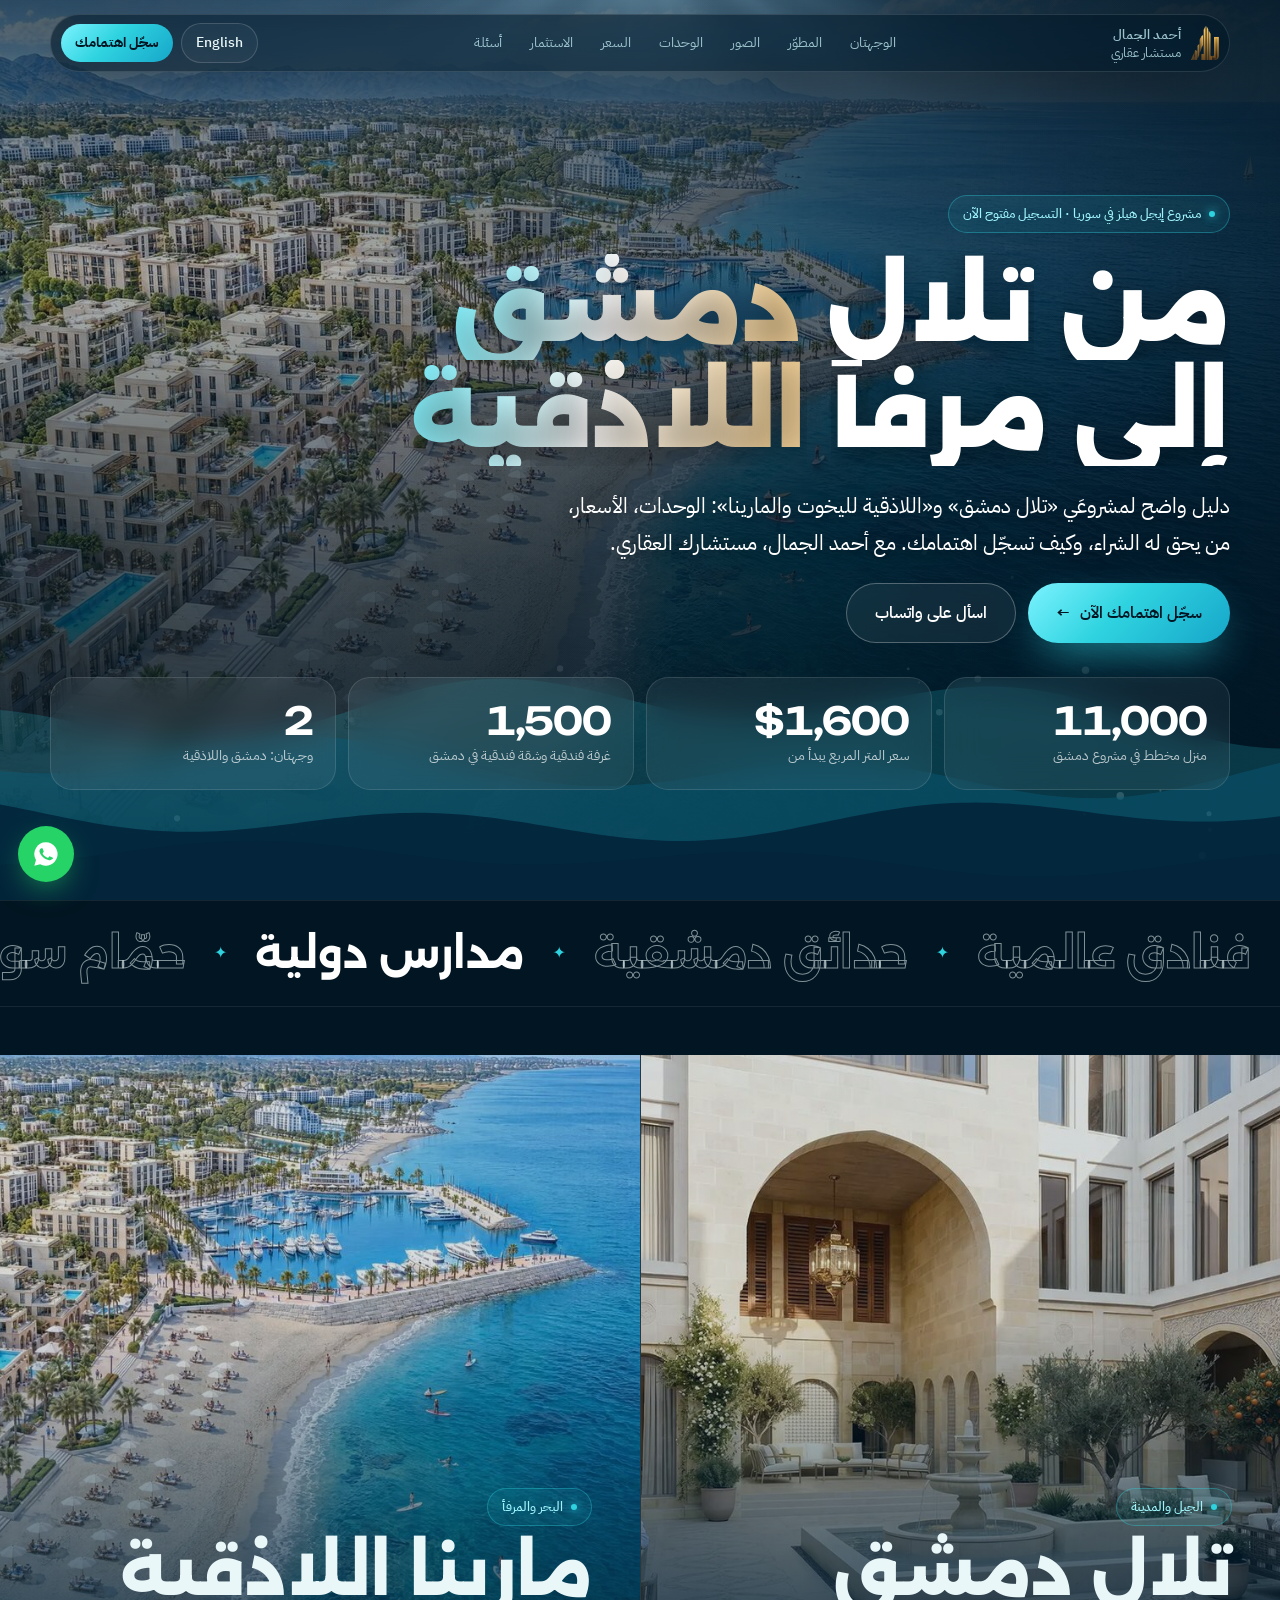
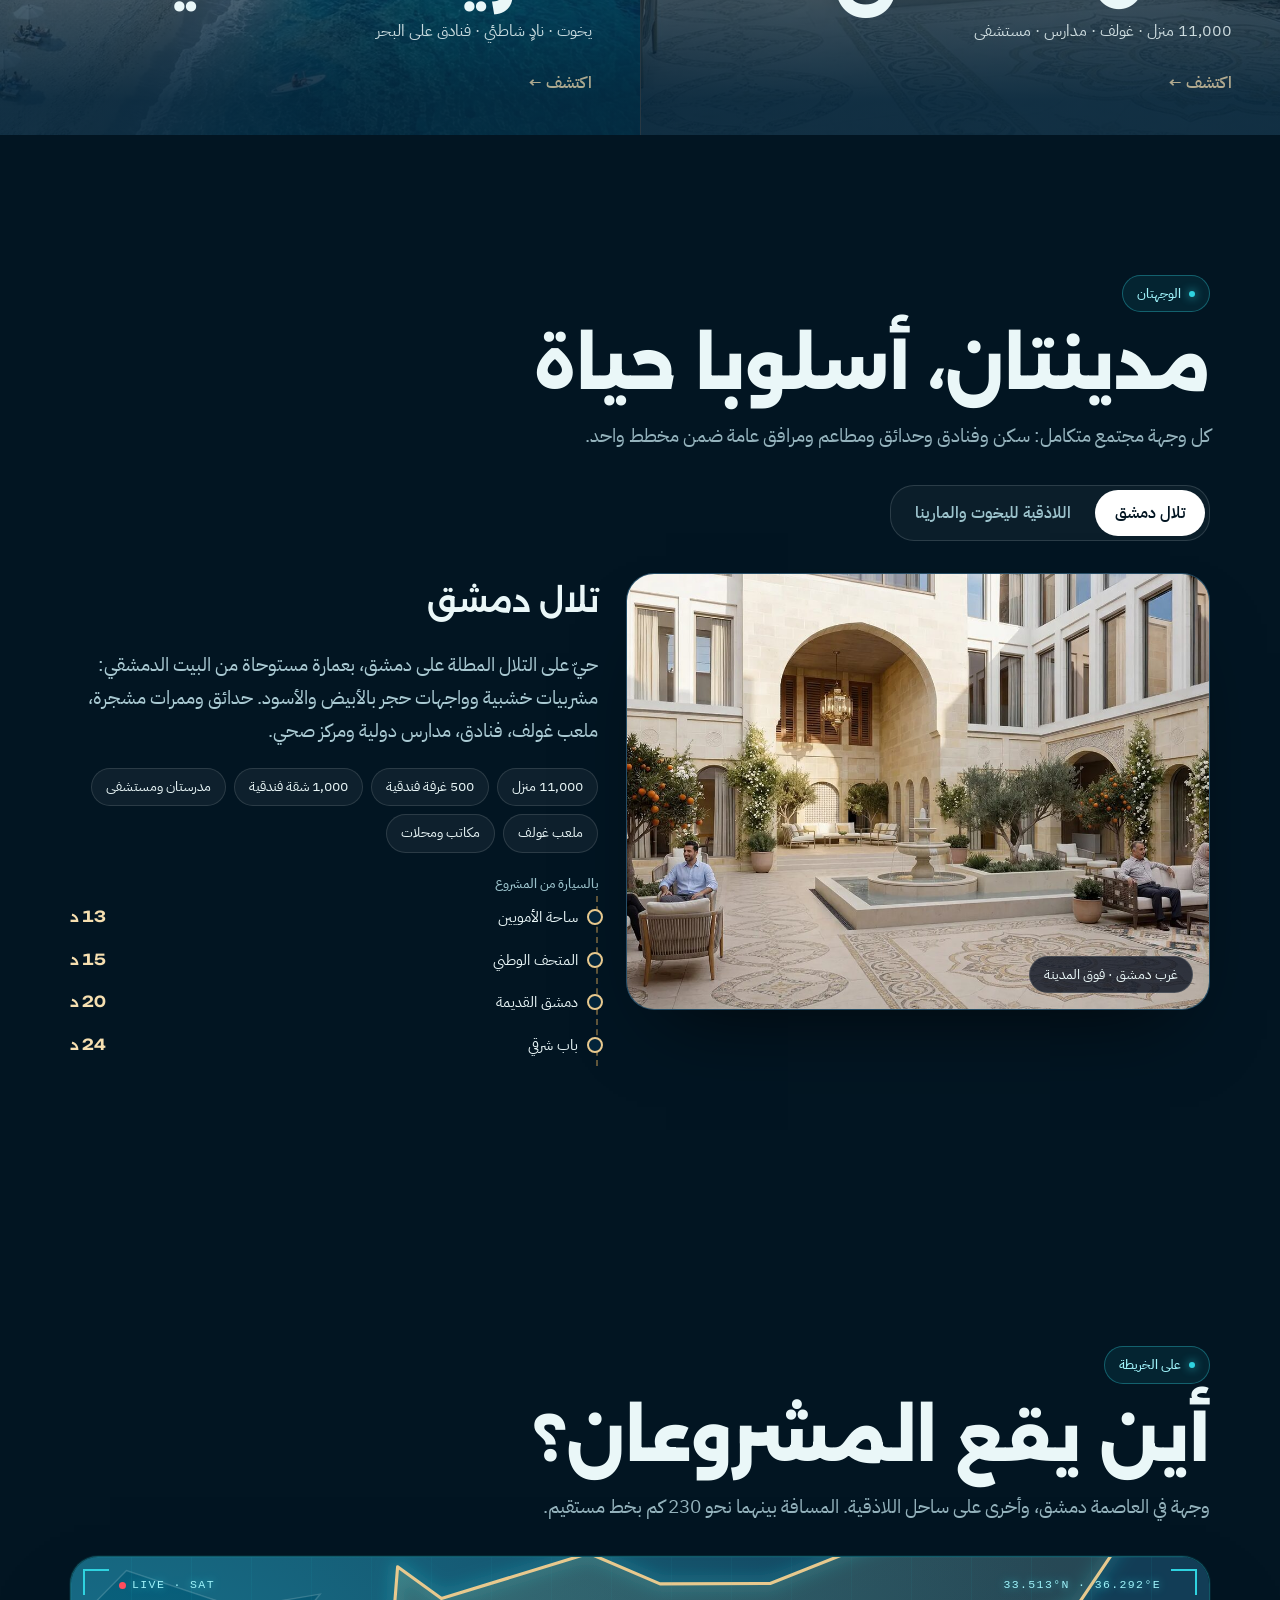
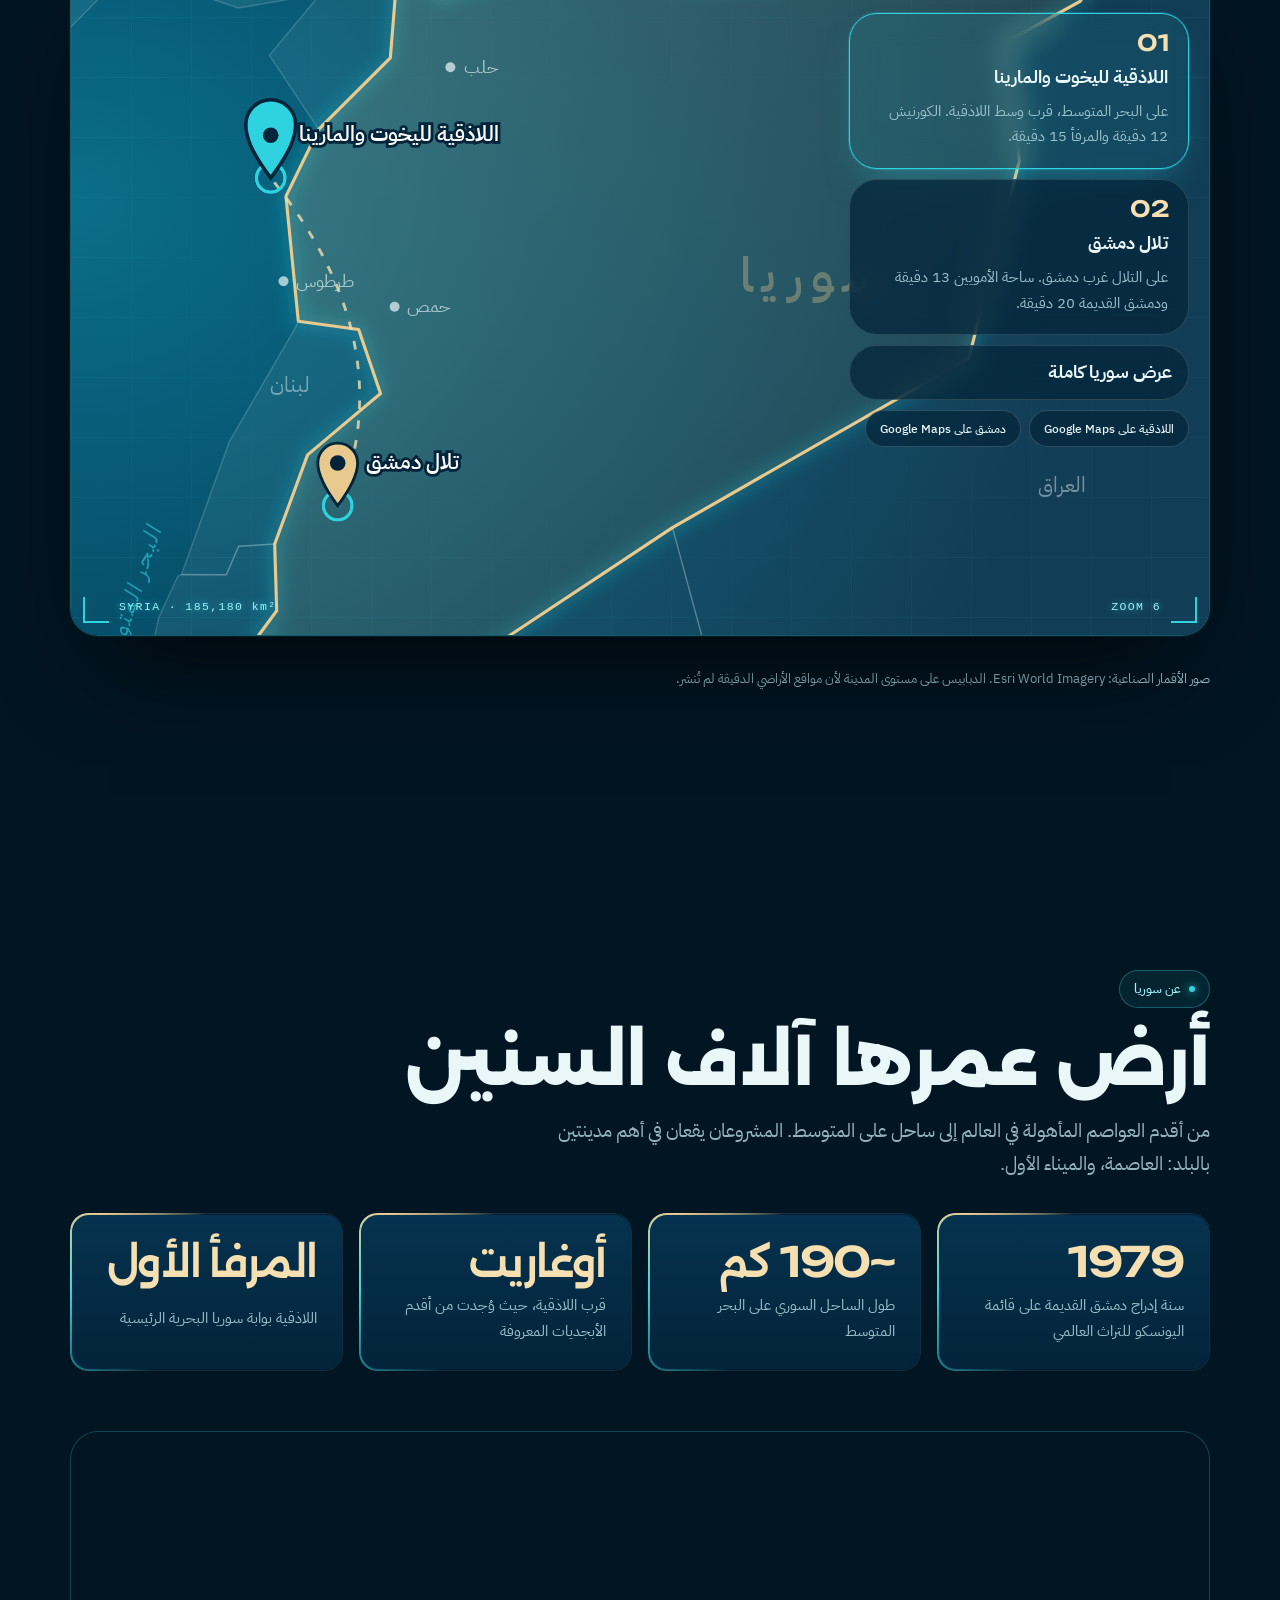
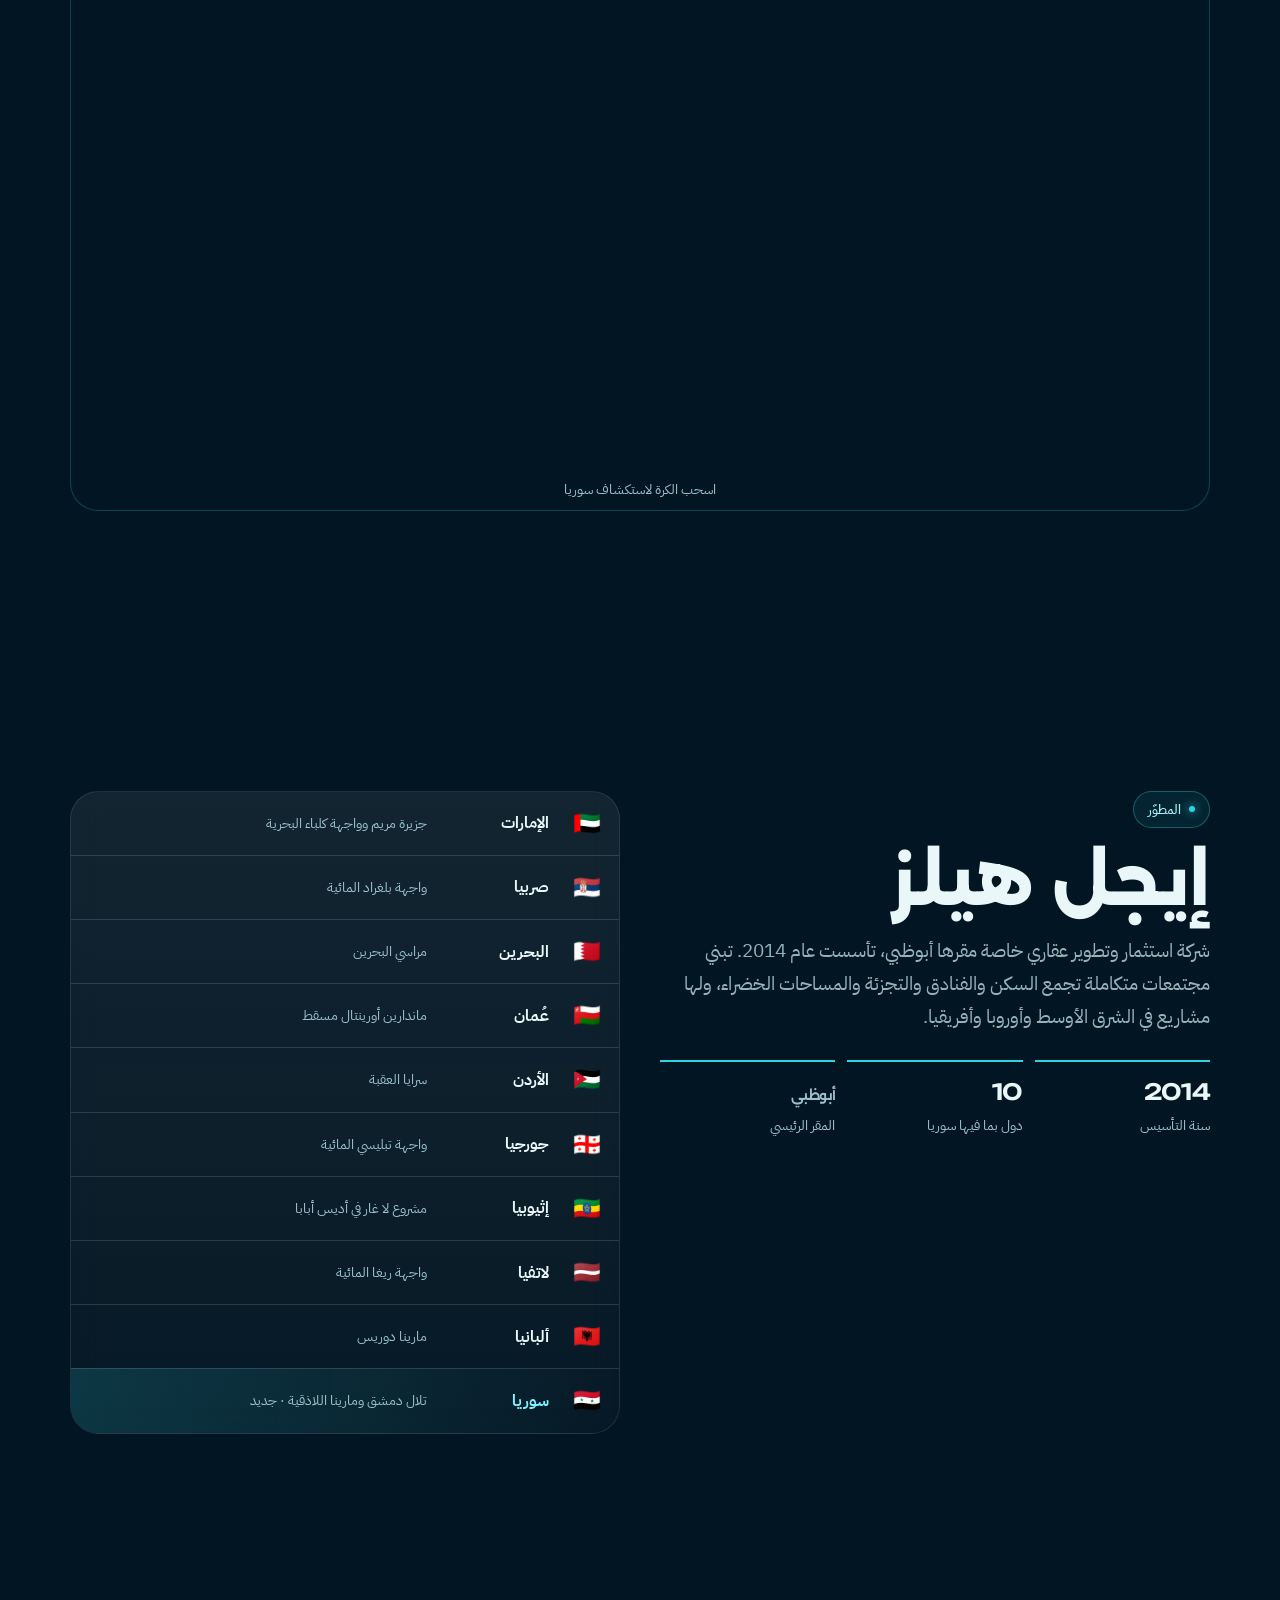
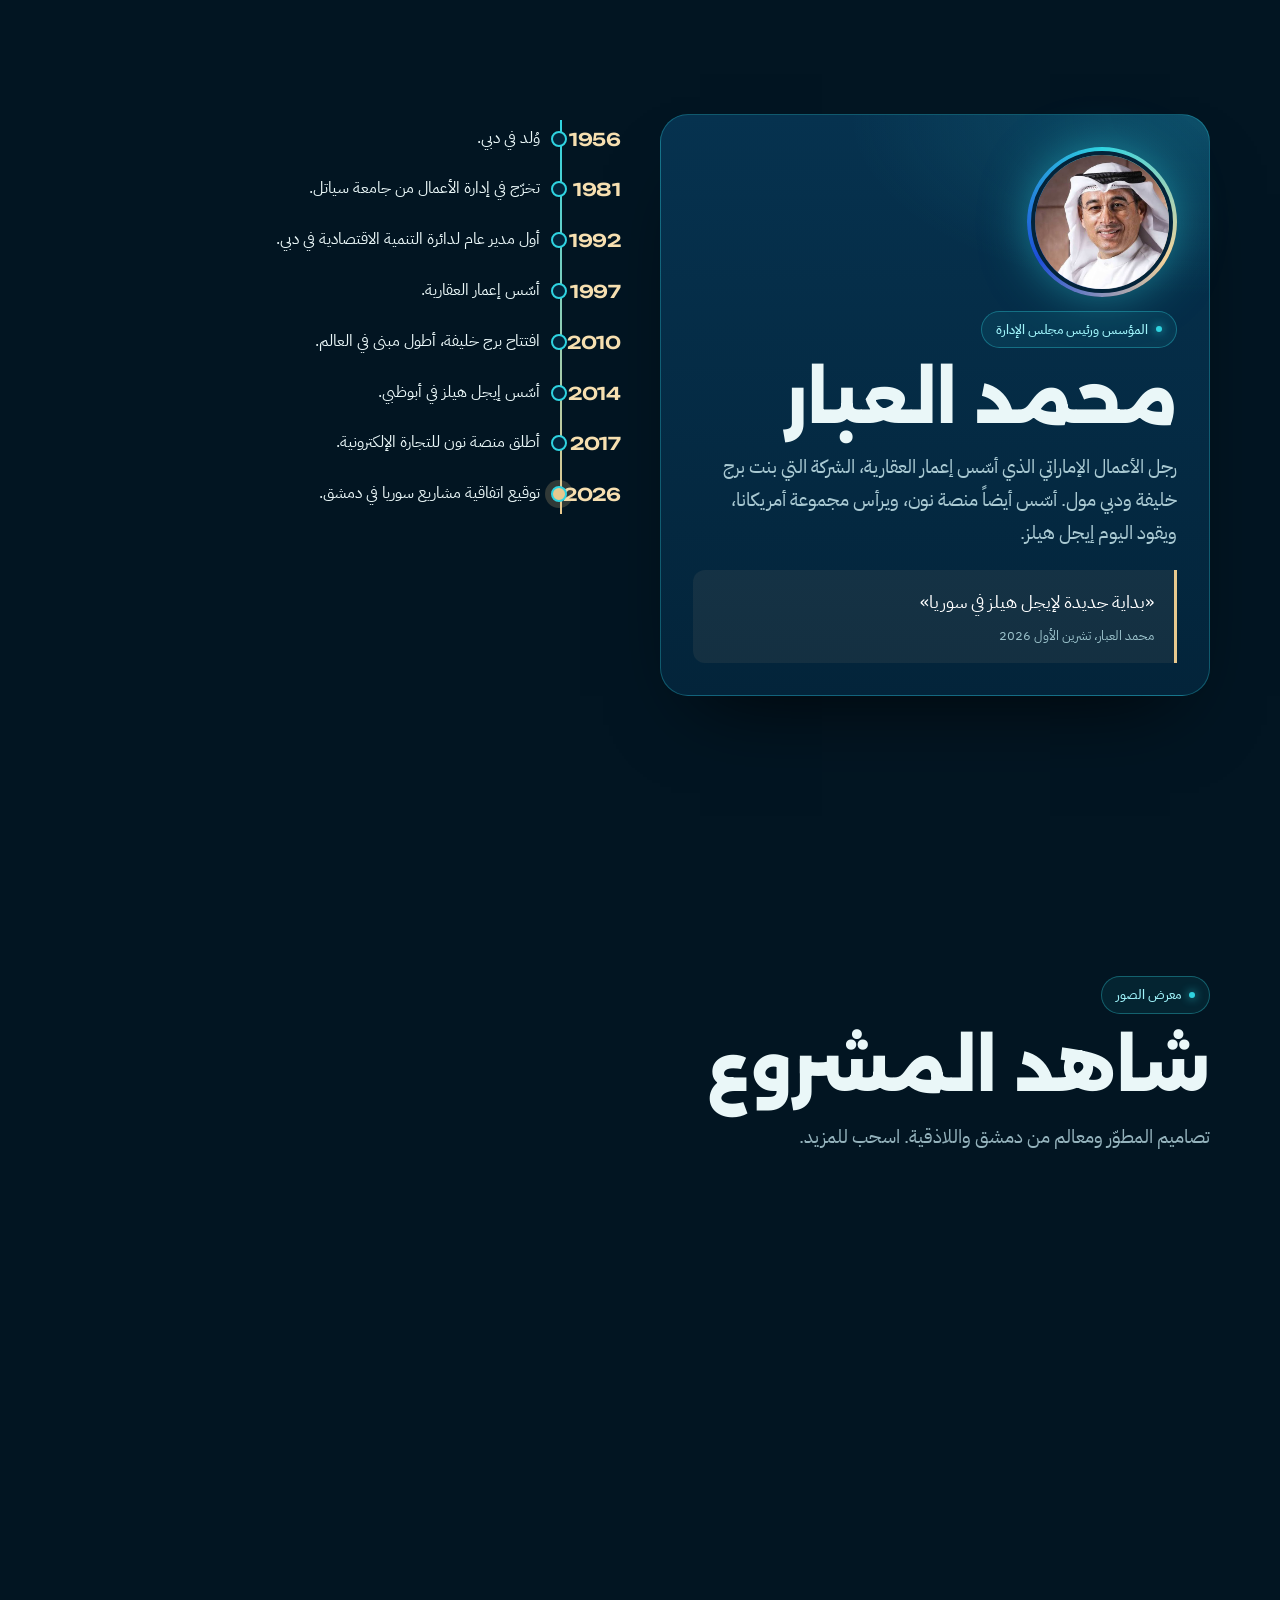
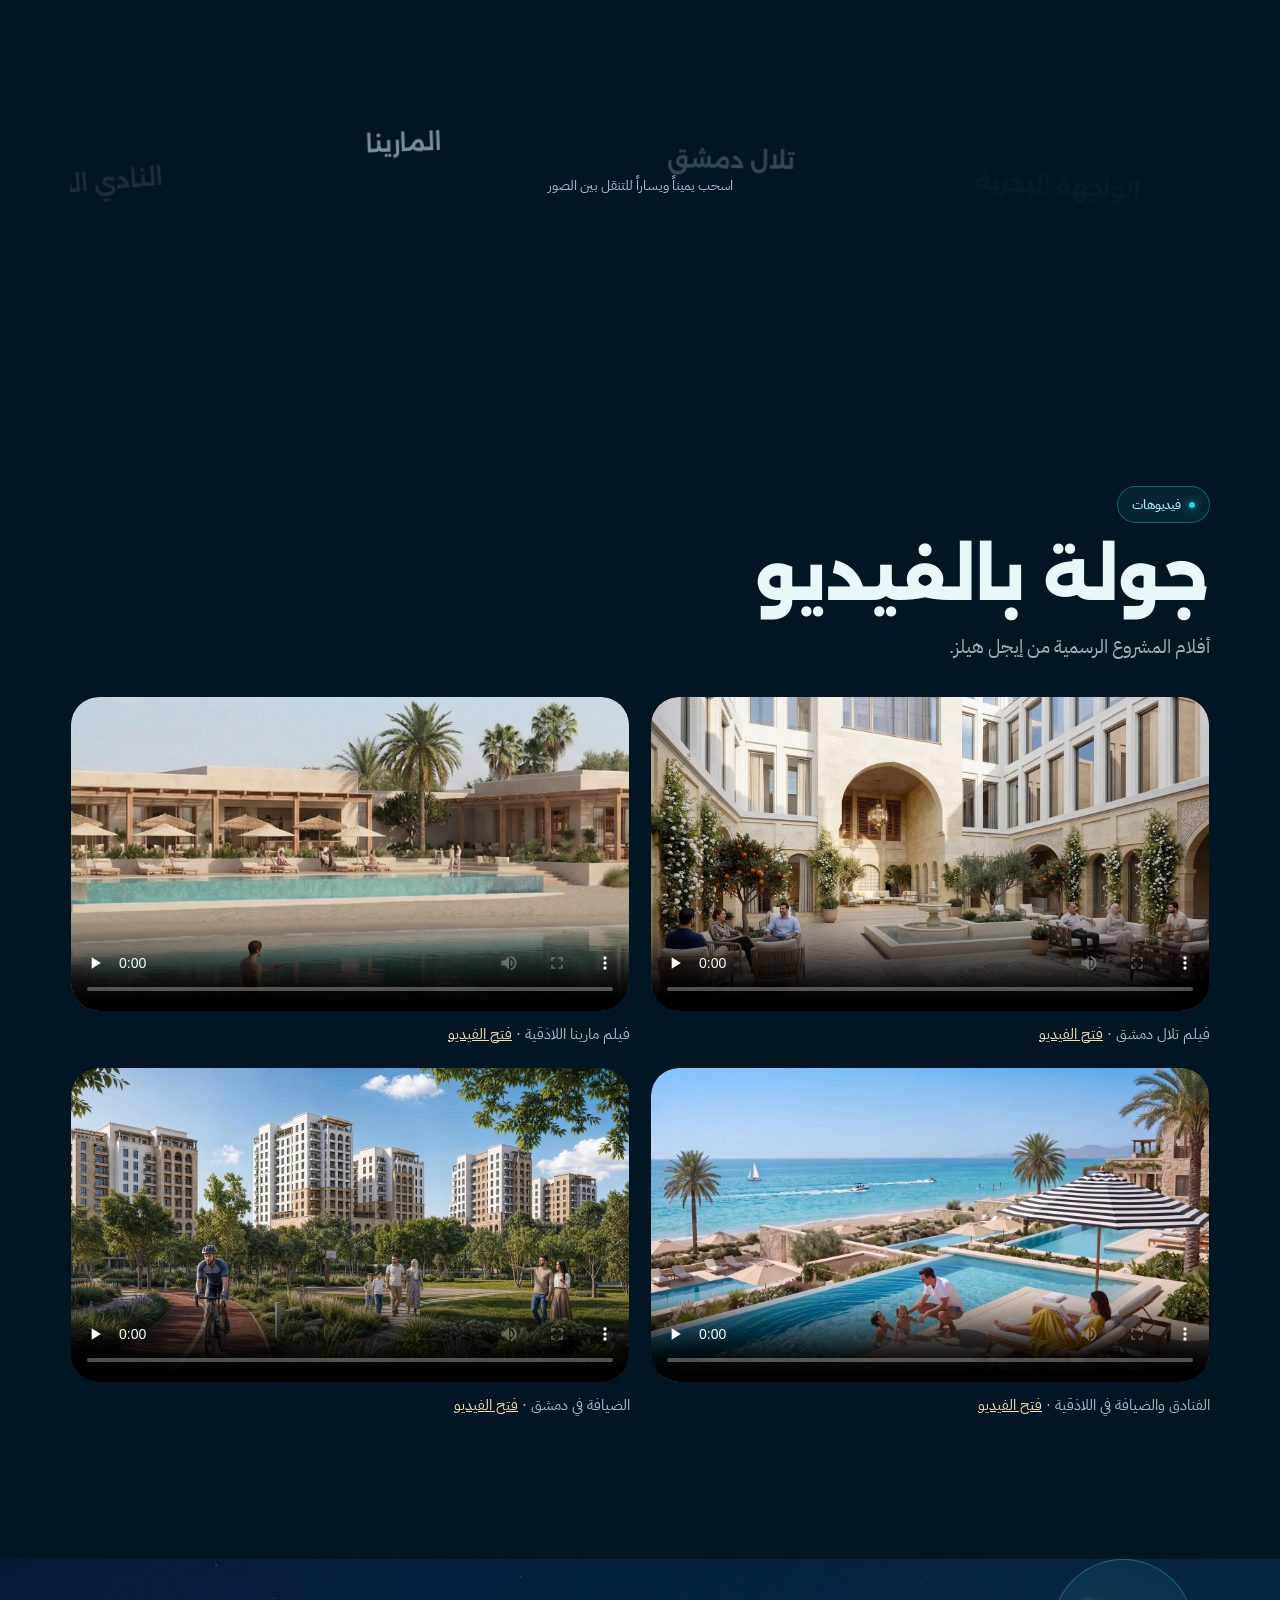
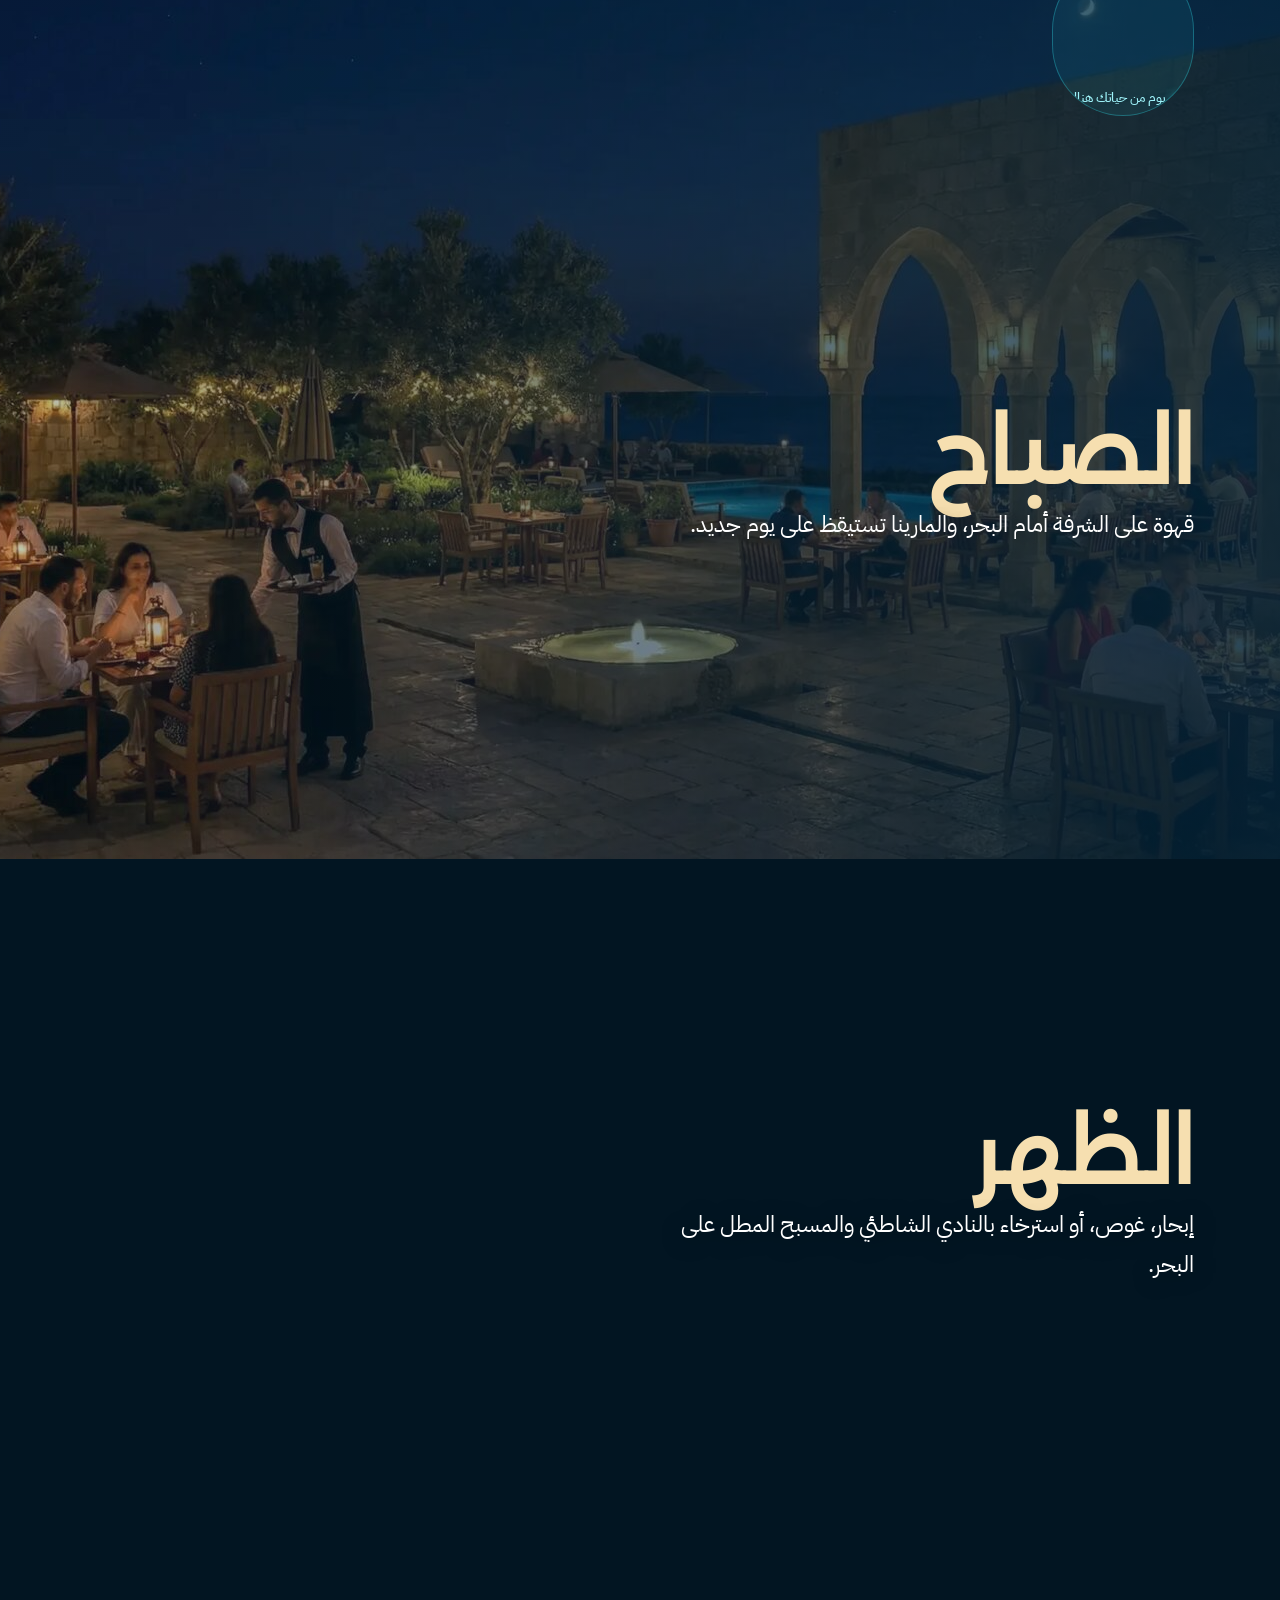
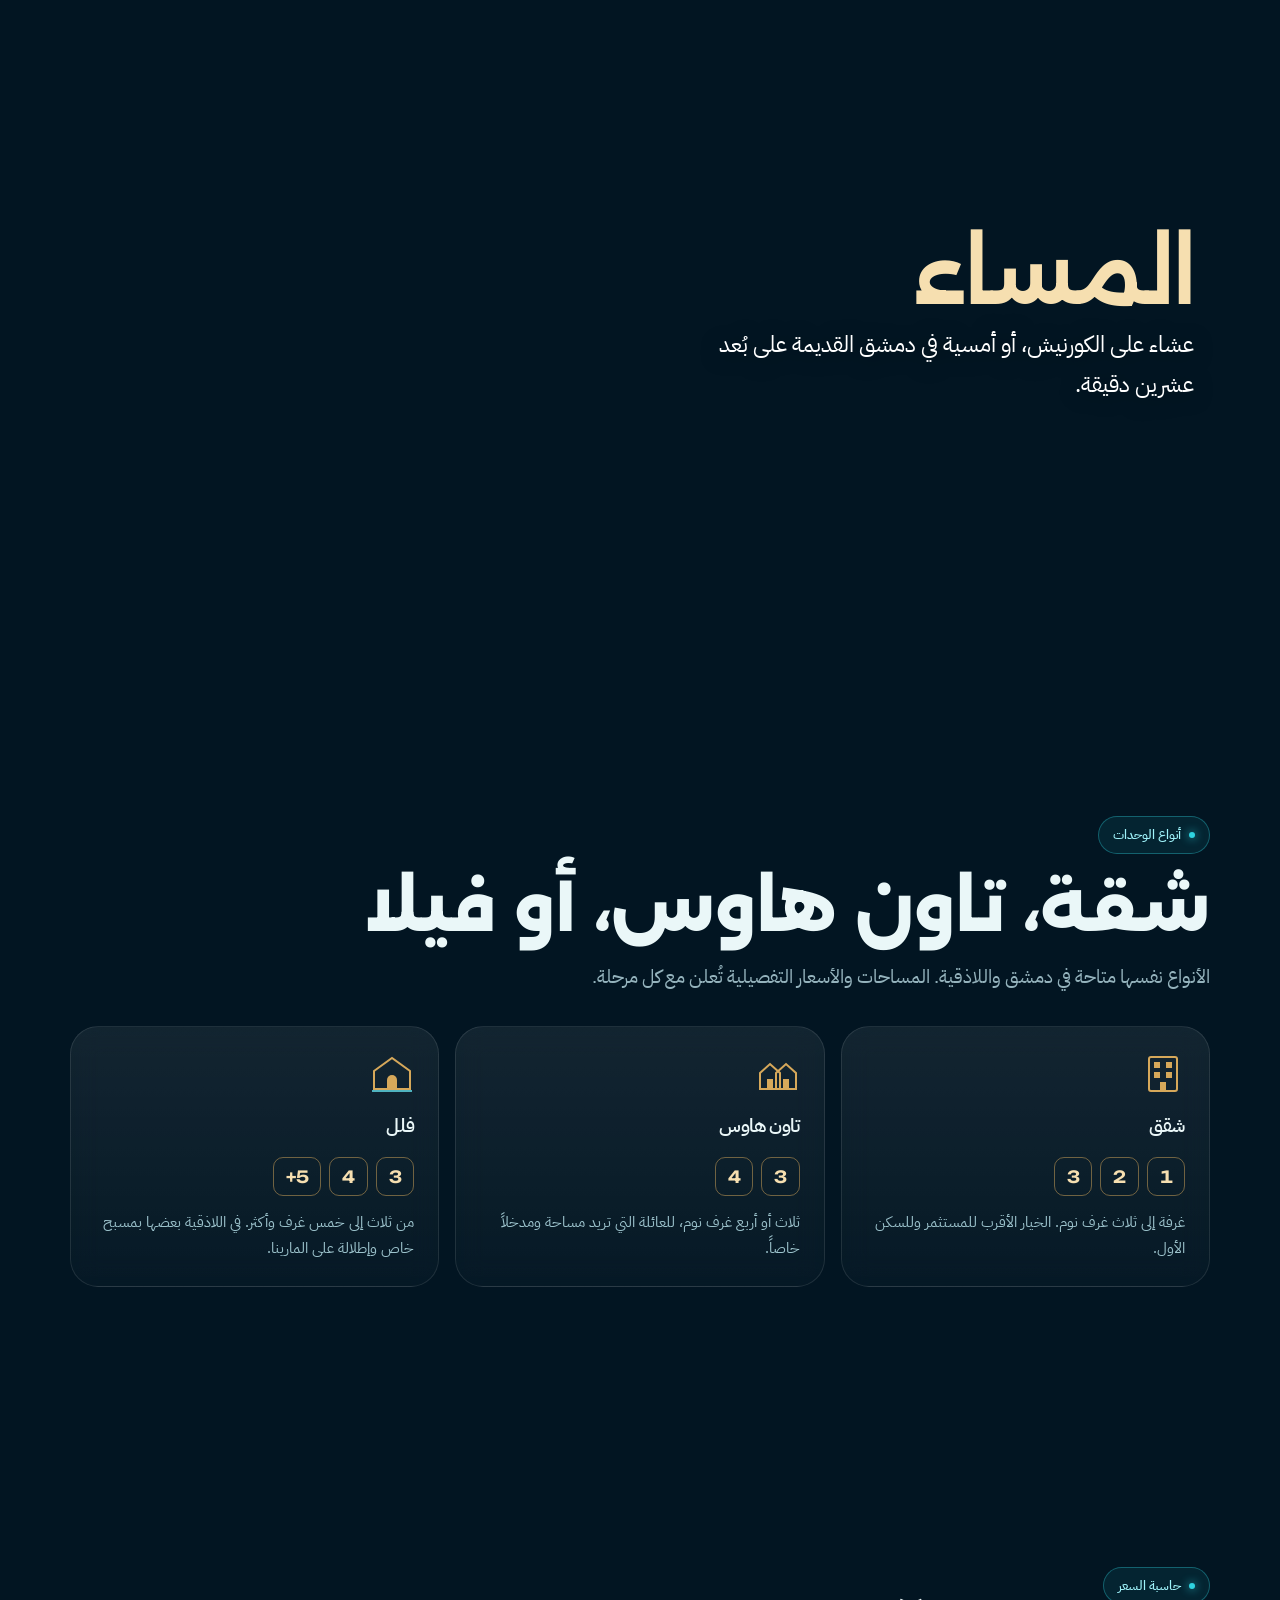
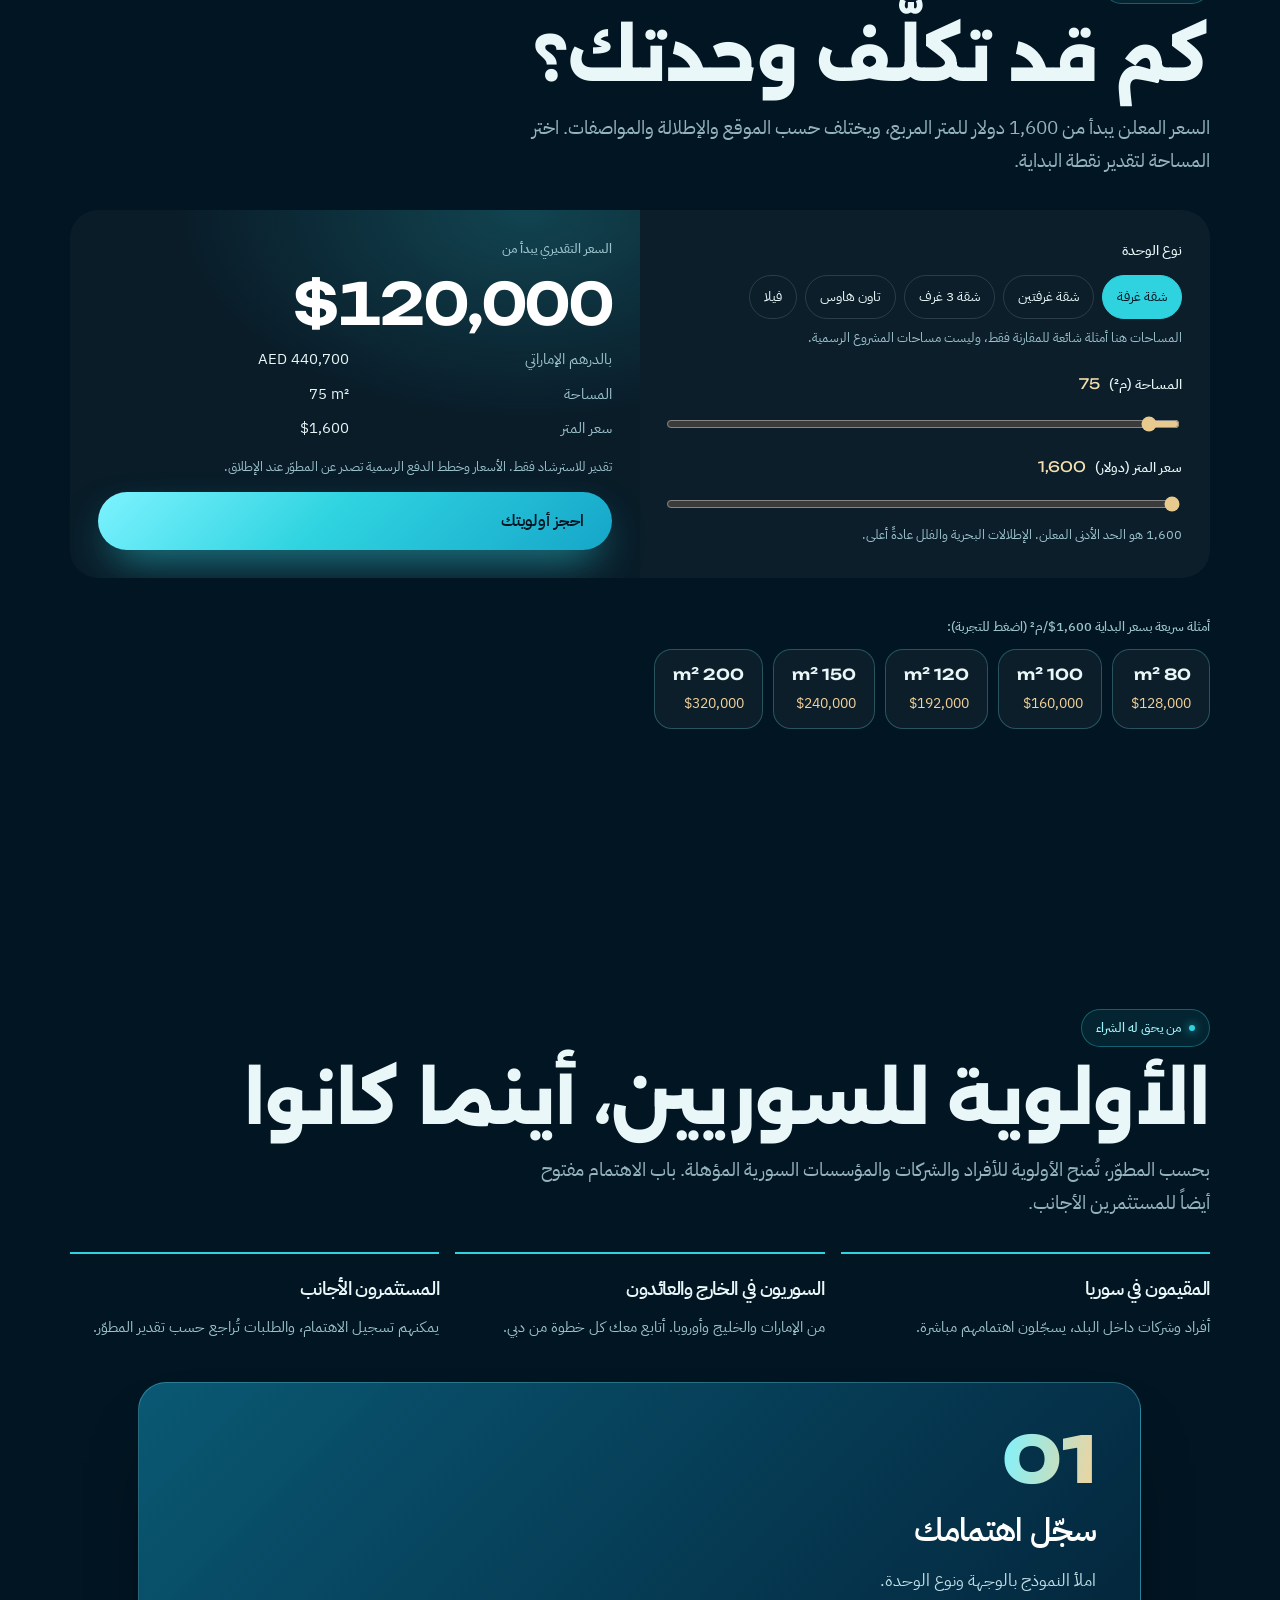
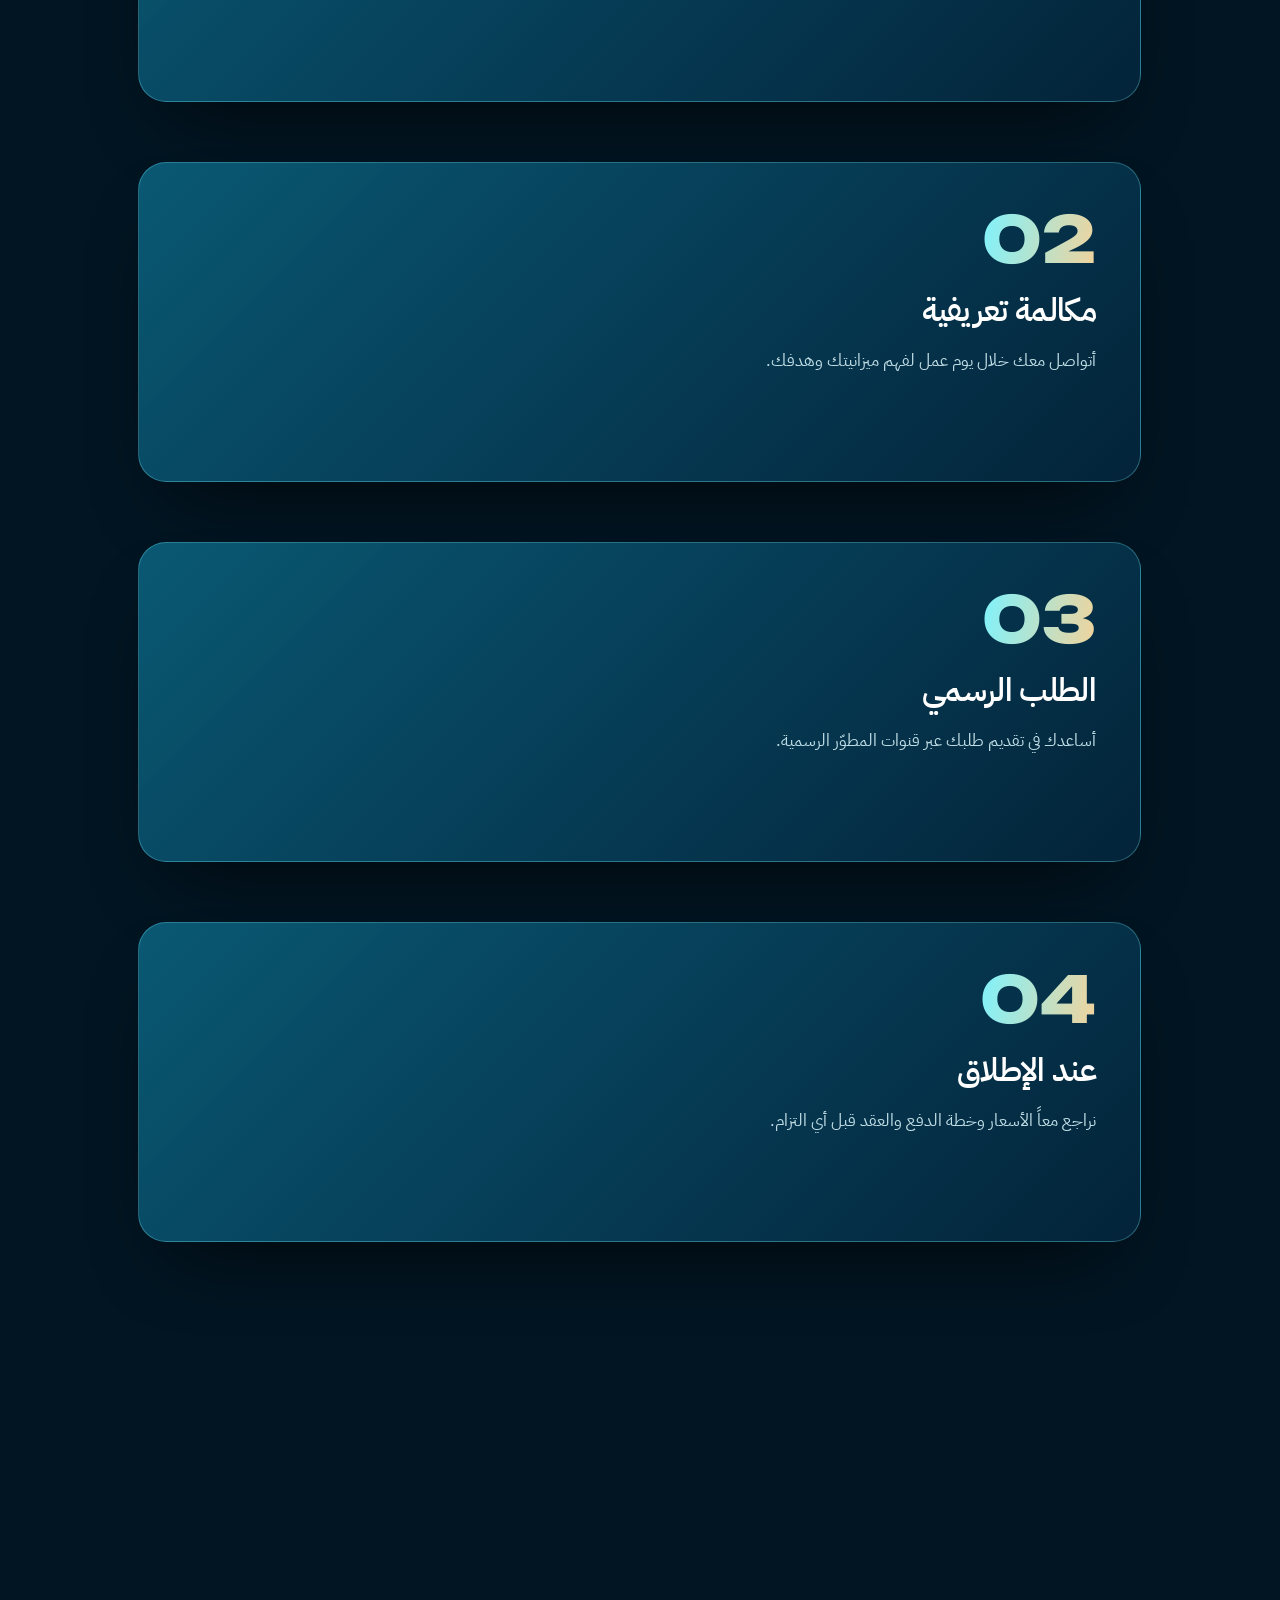
==== commit 8cefa6a7: "SEO: titles, descriptions, canonical, Open Graph, RealEstateAgent schema, sitemap Co-Authored-By: Cl" ====
--- a/eagle-hills-syria/index.html
+++ b/eagle-hills-syria/index.html
@@ -3,11 +3,16 @@
 <head>
 <meta charset="utf-8">
 <meta name="viewport" content="width=device-width,initial-scale=1,viewport-fit=cover">
-<title>Eagle Hills Syria Guide · أحمد الجمال</title>
+<title>إيجل هيلز سوريا: تلال دمشق ومارينا اللاذقية | أحمد الجمال</title>
 <meta name="description" content="دليل مشروع إيجل هيلز سوريا: تلال دمشق واللاذقية لليخوت والمارينا، مع أحمد الجمال، مستشار عقاري.">
 <meta property="og:title" content="إيجل هيلز سوريا · تلال دمشق ومارينا اللاذقية">
 <meta property="og:description" content="الأسعار، الوحدات، الخريطة، وكيف تسجّل اهتمامك. مع أحمد الجمال.">
-<meta property="og:image" content="media/hero-latakia.jpg">
+<meta property="og:image" content="https://ahmadsaljamal.github.io/ahmad-website/eagle-hills-syria/media/hero-latakia.jpg">
+<meta property="og:url" content="https://ahmadsaljamal.github.io/ahmad-website/eagle-hills-syria/">
+<meta property="og:type" content="website">
+<meta name="twitter:card" content="summary_large_image">
+<link rel="canonical" href="https://ahmadsaljamal.github.io/ahmad-website/eagle-hills-syria/">
+<script type="application/ld+json">{"@context": "https://schema.org", "@type": "RealEstateAgent", "name": "Ahmad Sami Al Jamal", "alternateName": "أحمد الجمال", "url": "https://ahmadsaljamal.github.io/ahmad-website/", "telephone": "+971555550035", "email": "ahmadsamialjamal@gmail.com", "areaServed": ["Dubai", "Syria", "Damascus", "Latakia"], "address": {"@type": "PostalAddress", "addressLocality": "Dubai", "addressCountry": "AE"}, "knowsLanguage": ["en", "ar"], "description": "Real estate advisor in Dubai: homes, offices, retail shops, off-plan projects and Golden Visa through property."}</script>
 <meta name="theme-color" content="#021522">
 <link rel="preconnect" href="https://fonts.googleapis.com">
 <link rel="preconnect" href="https://fonts.gstatic.com" crossorigin>
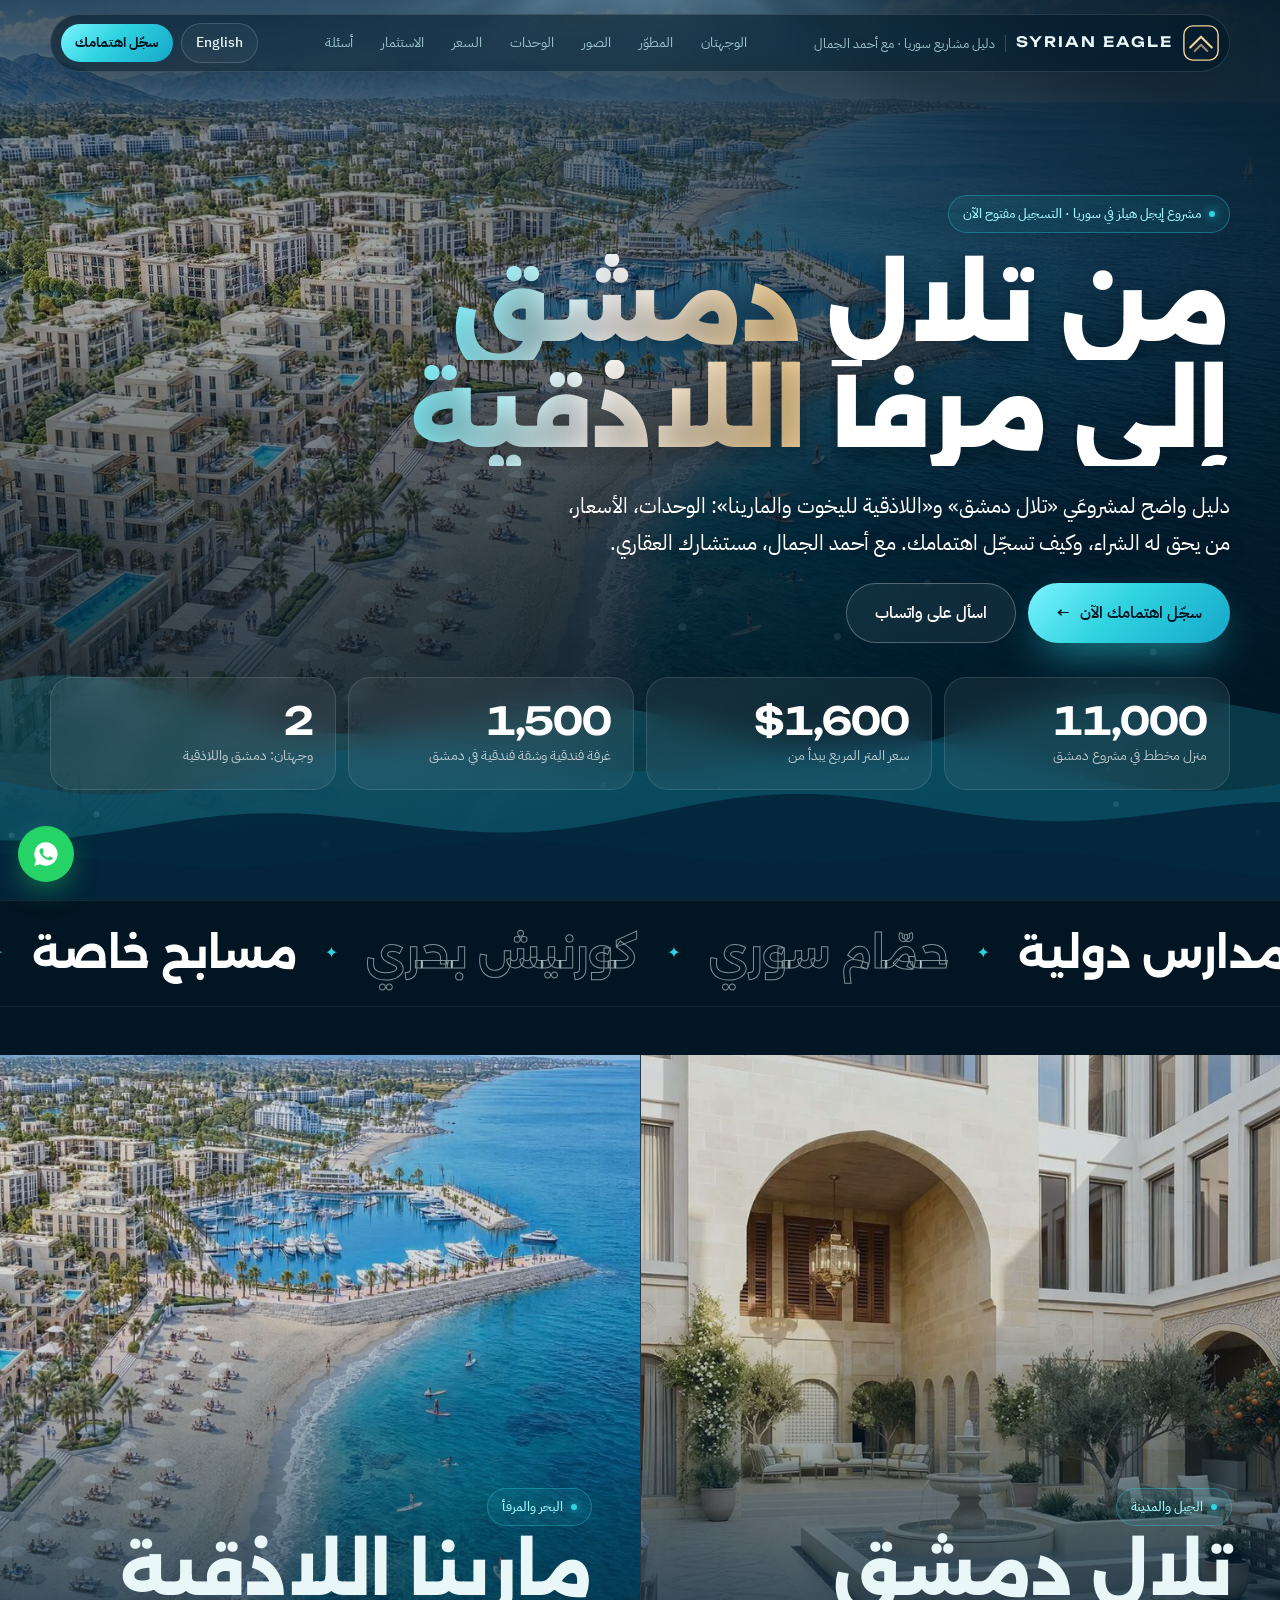
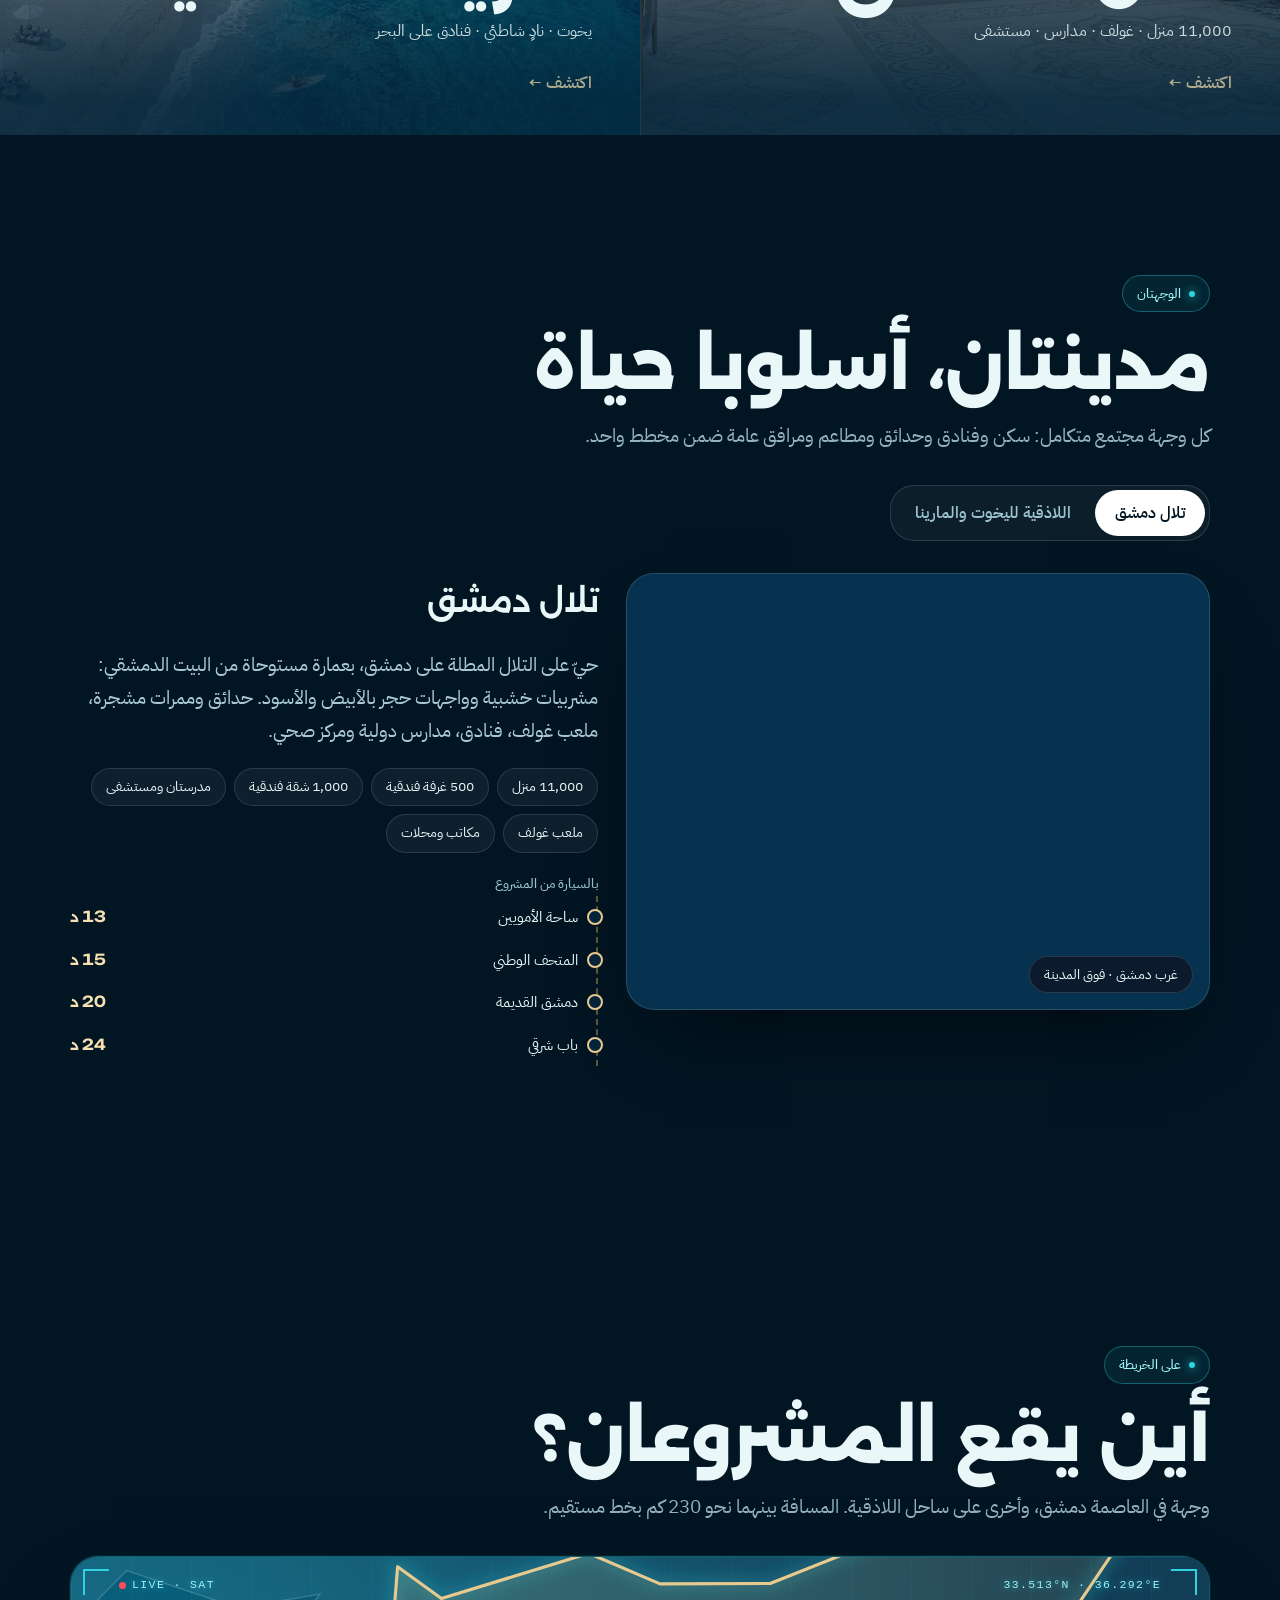
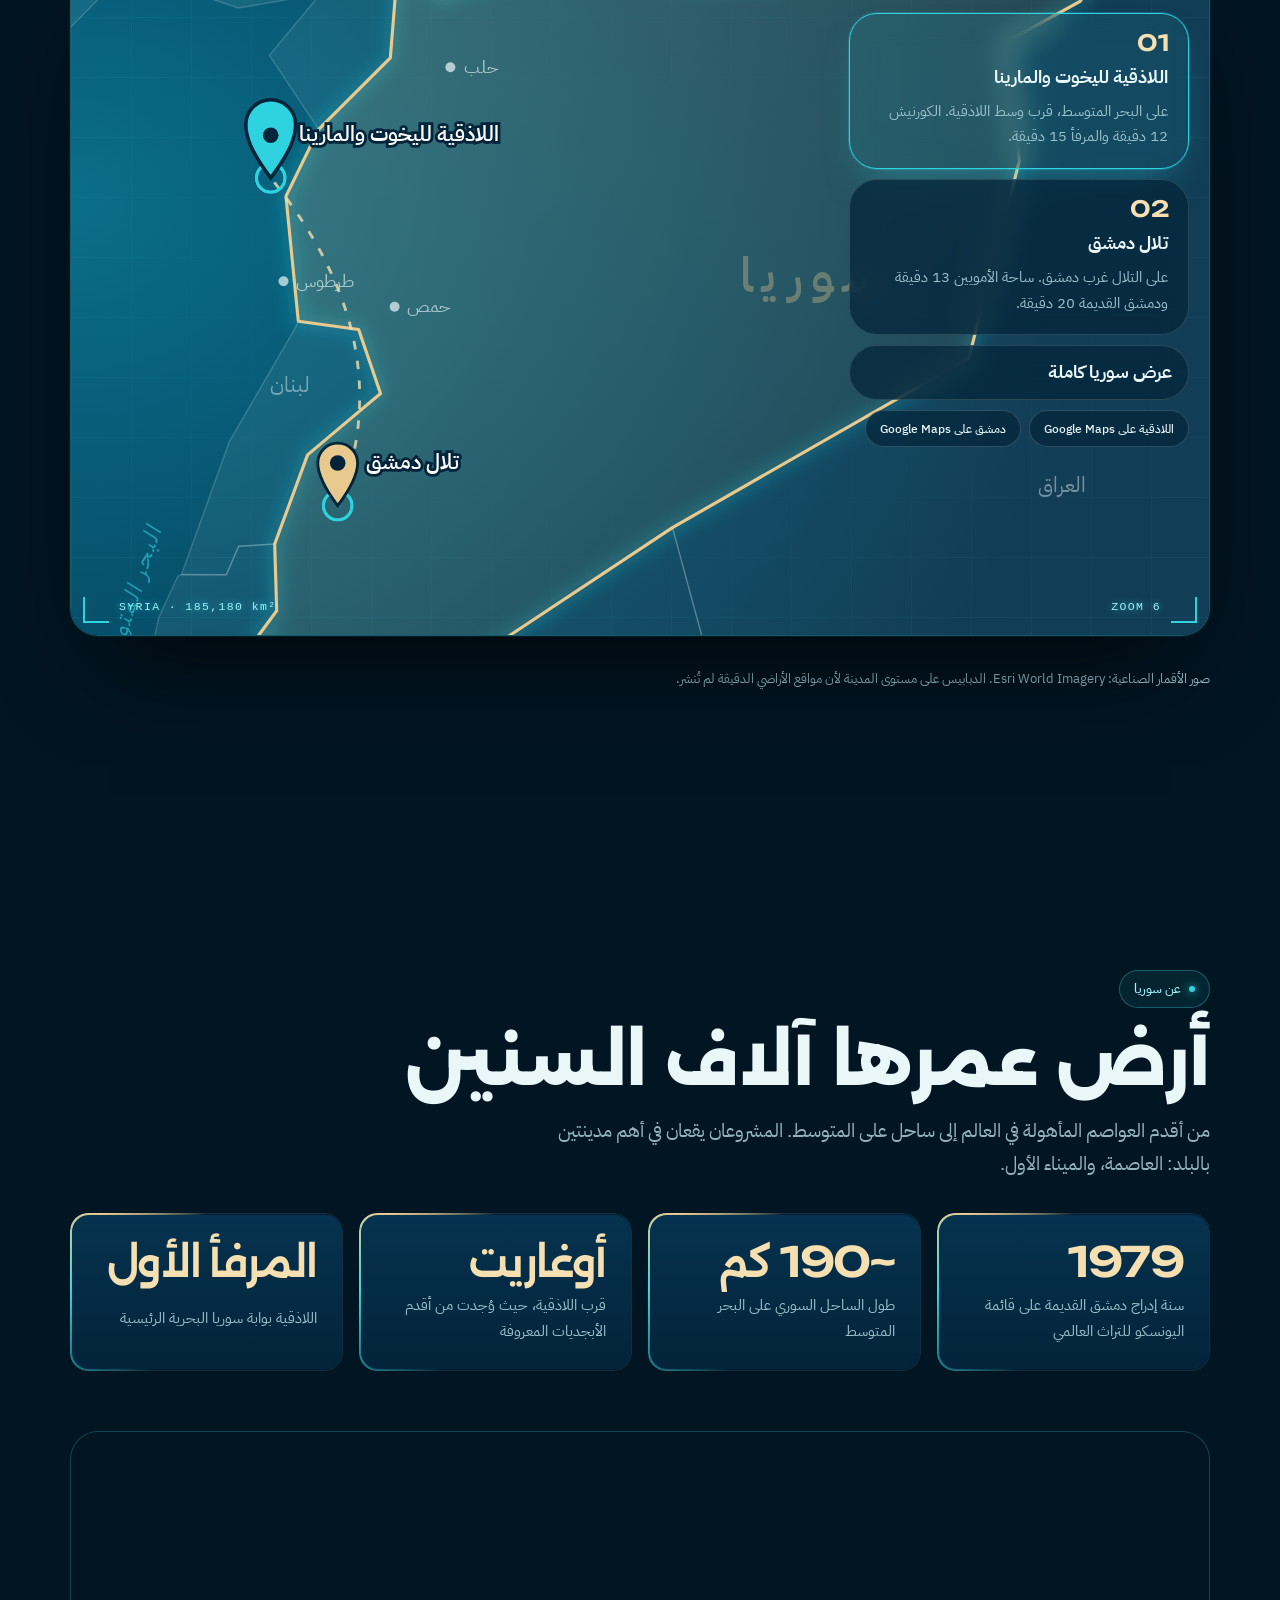
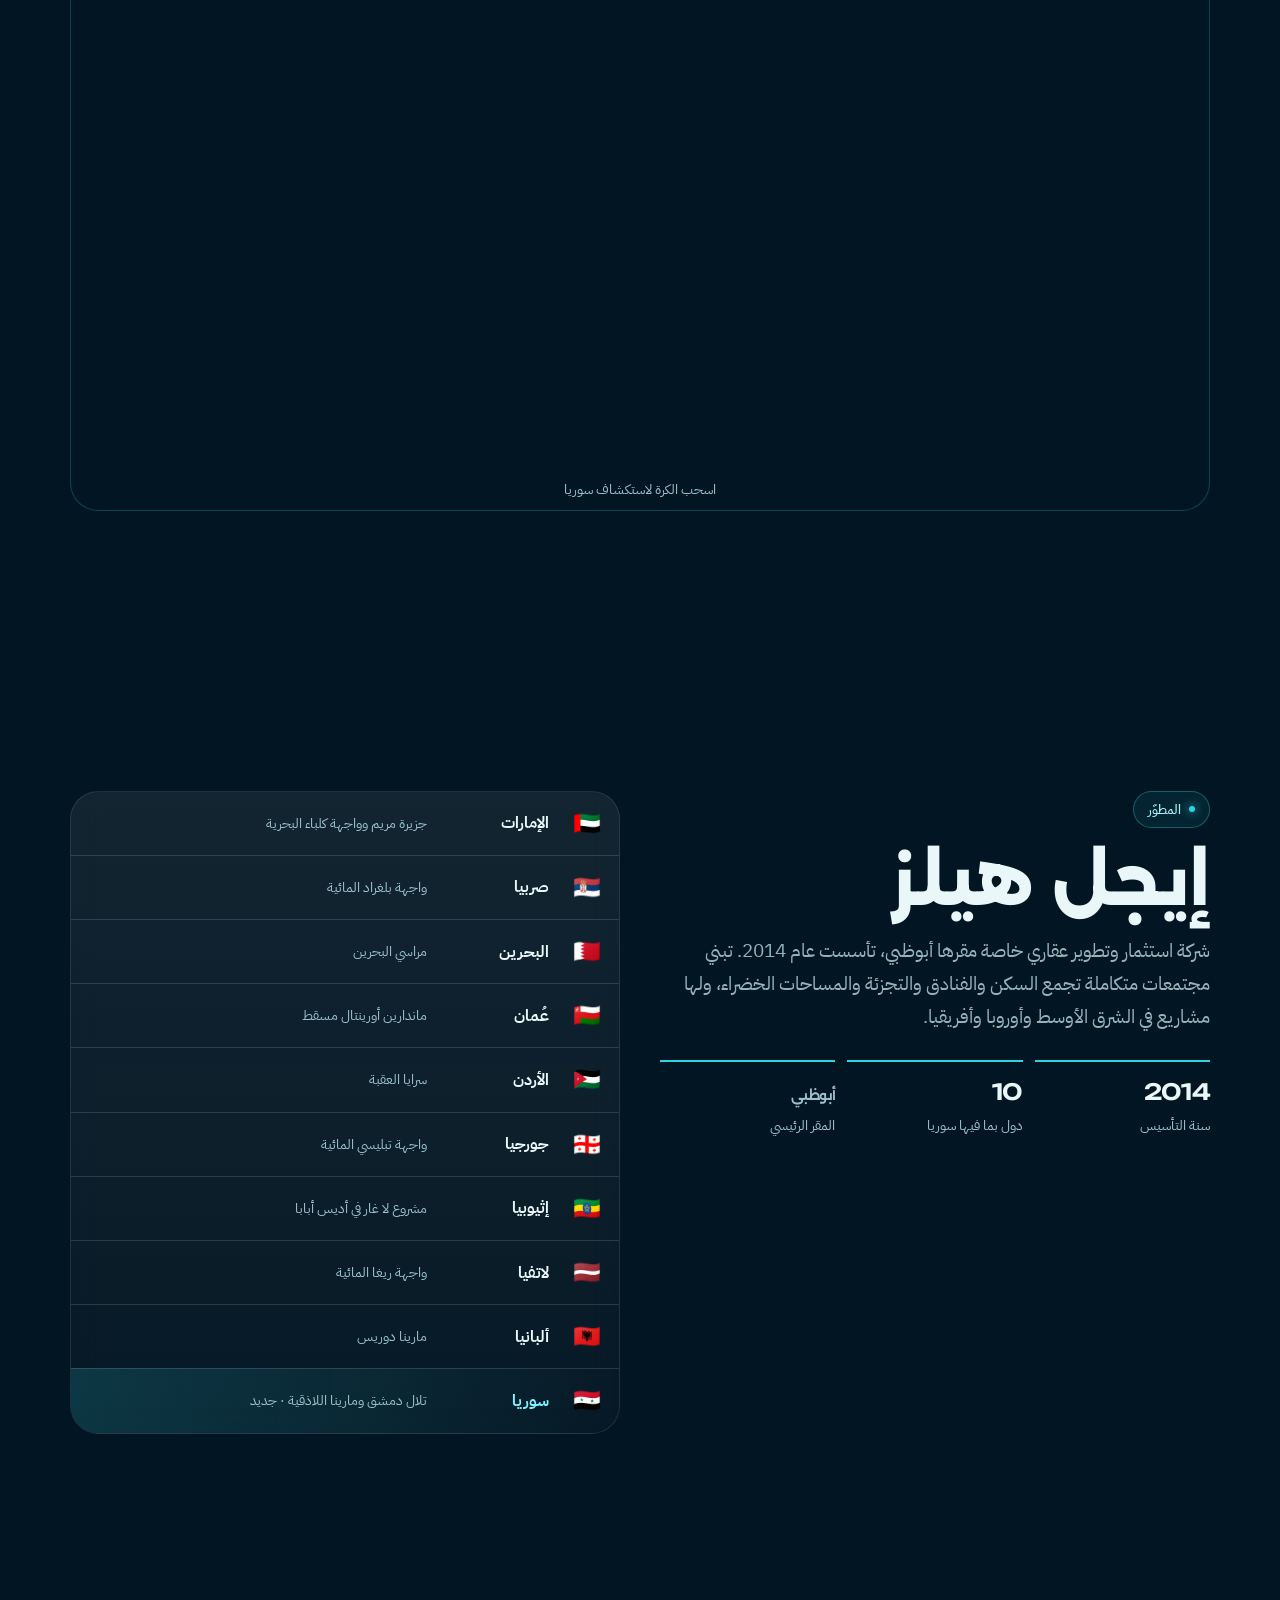
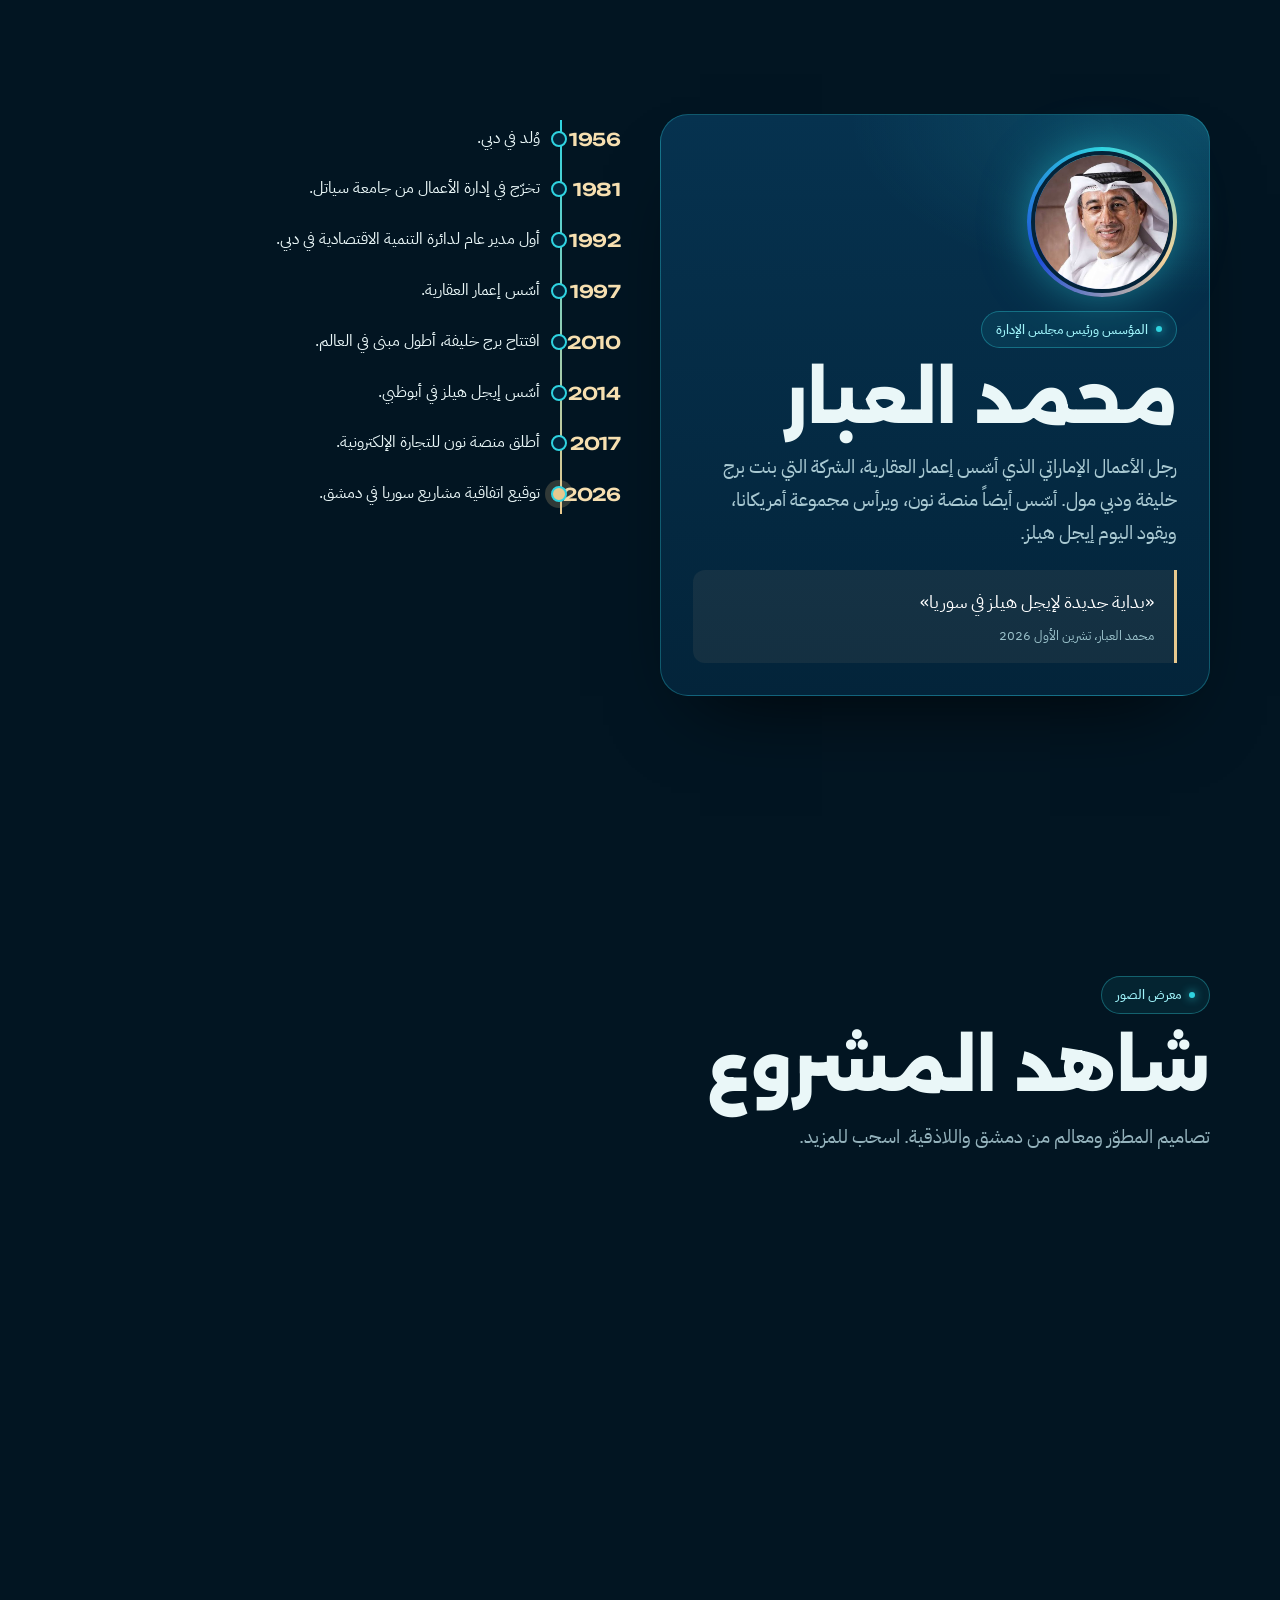
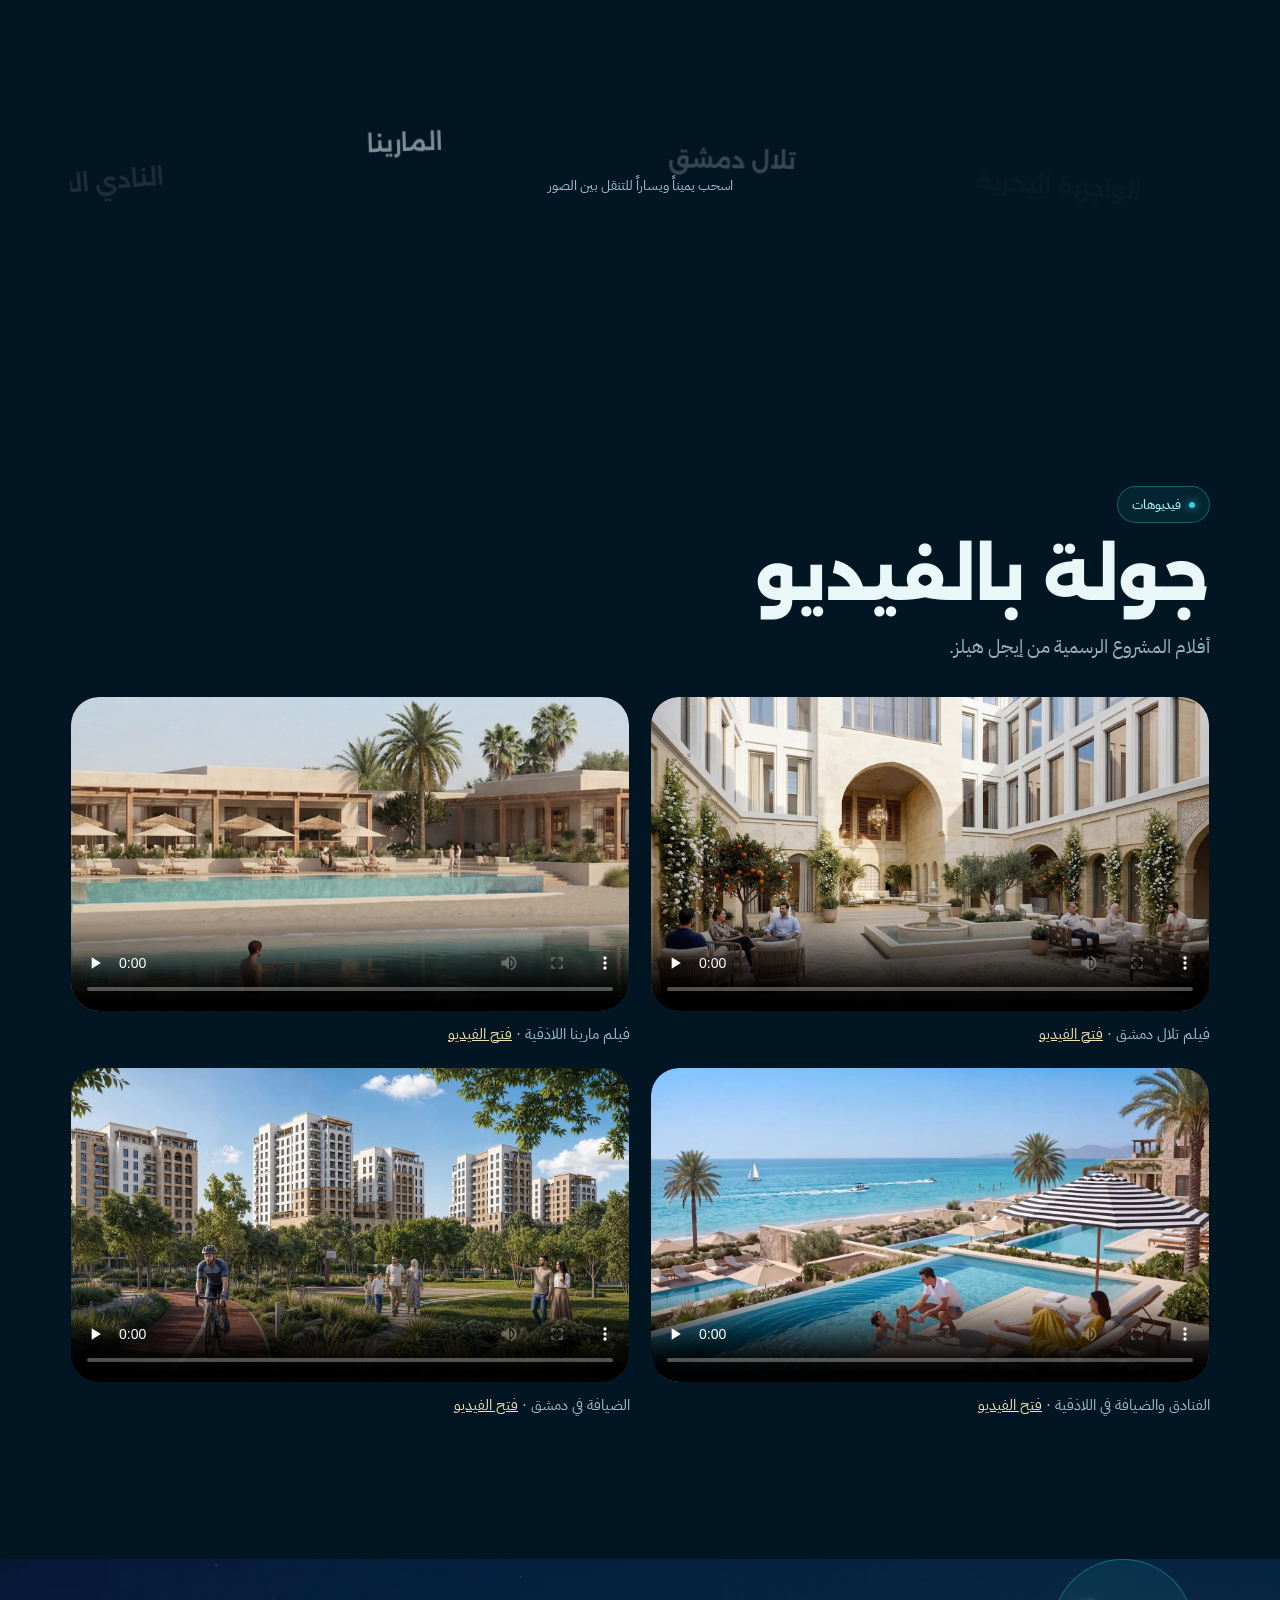
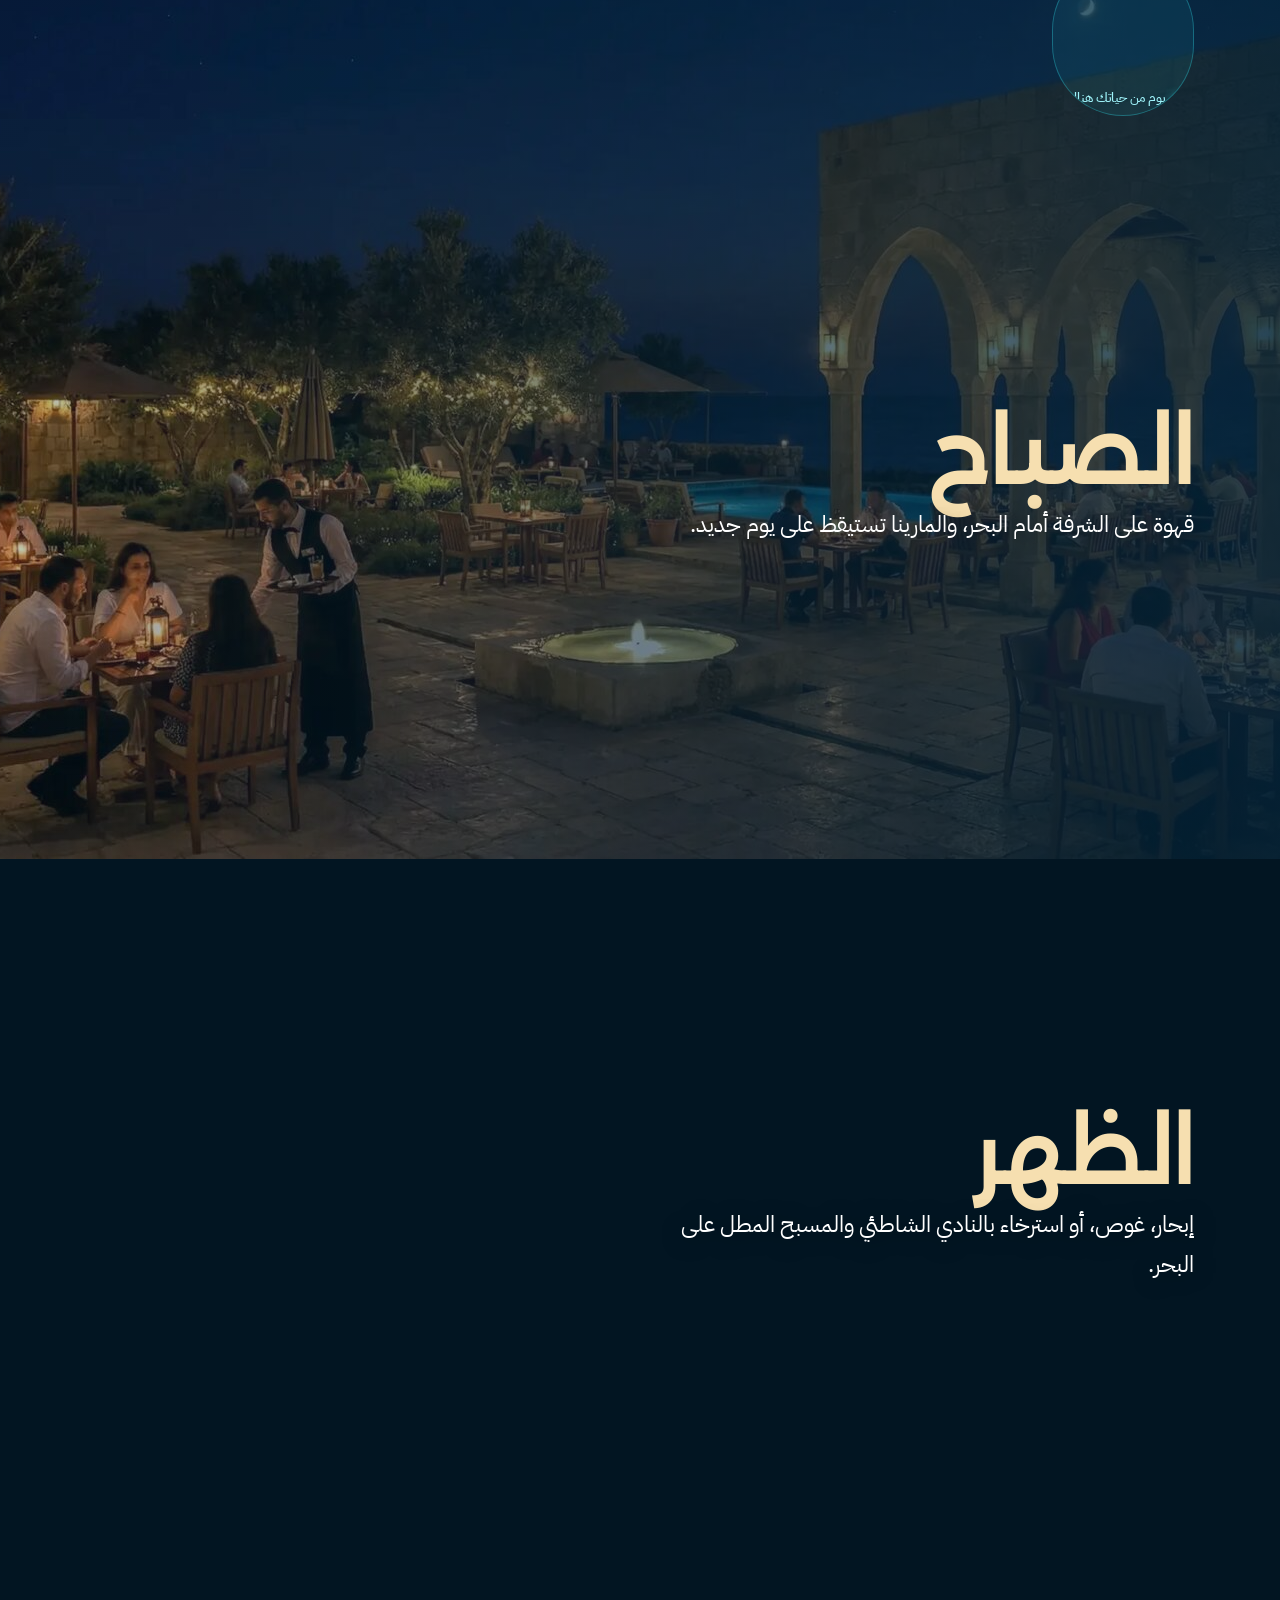
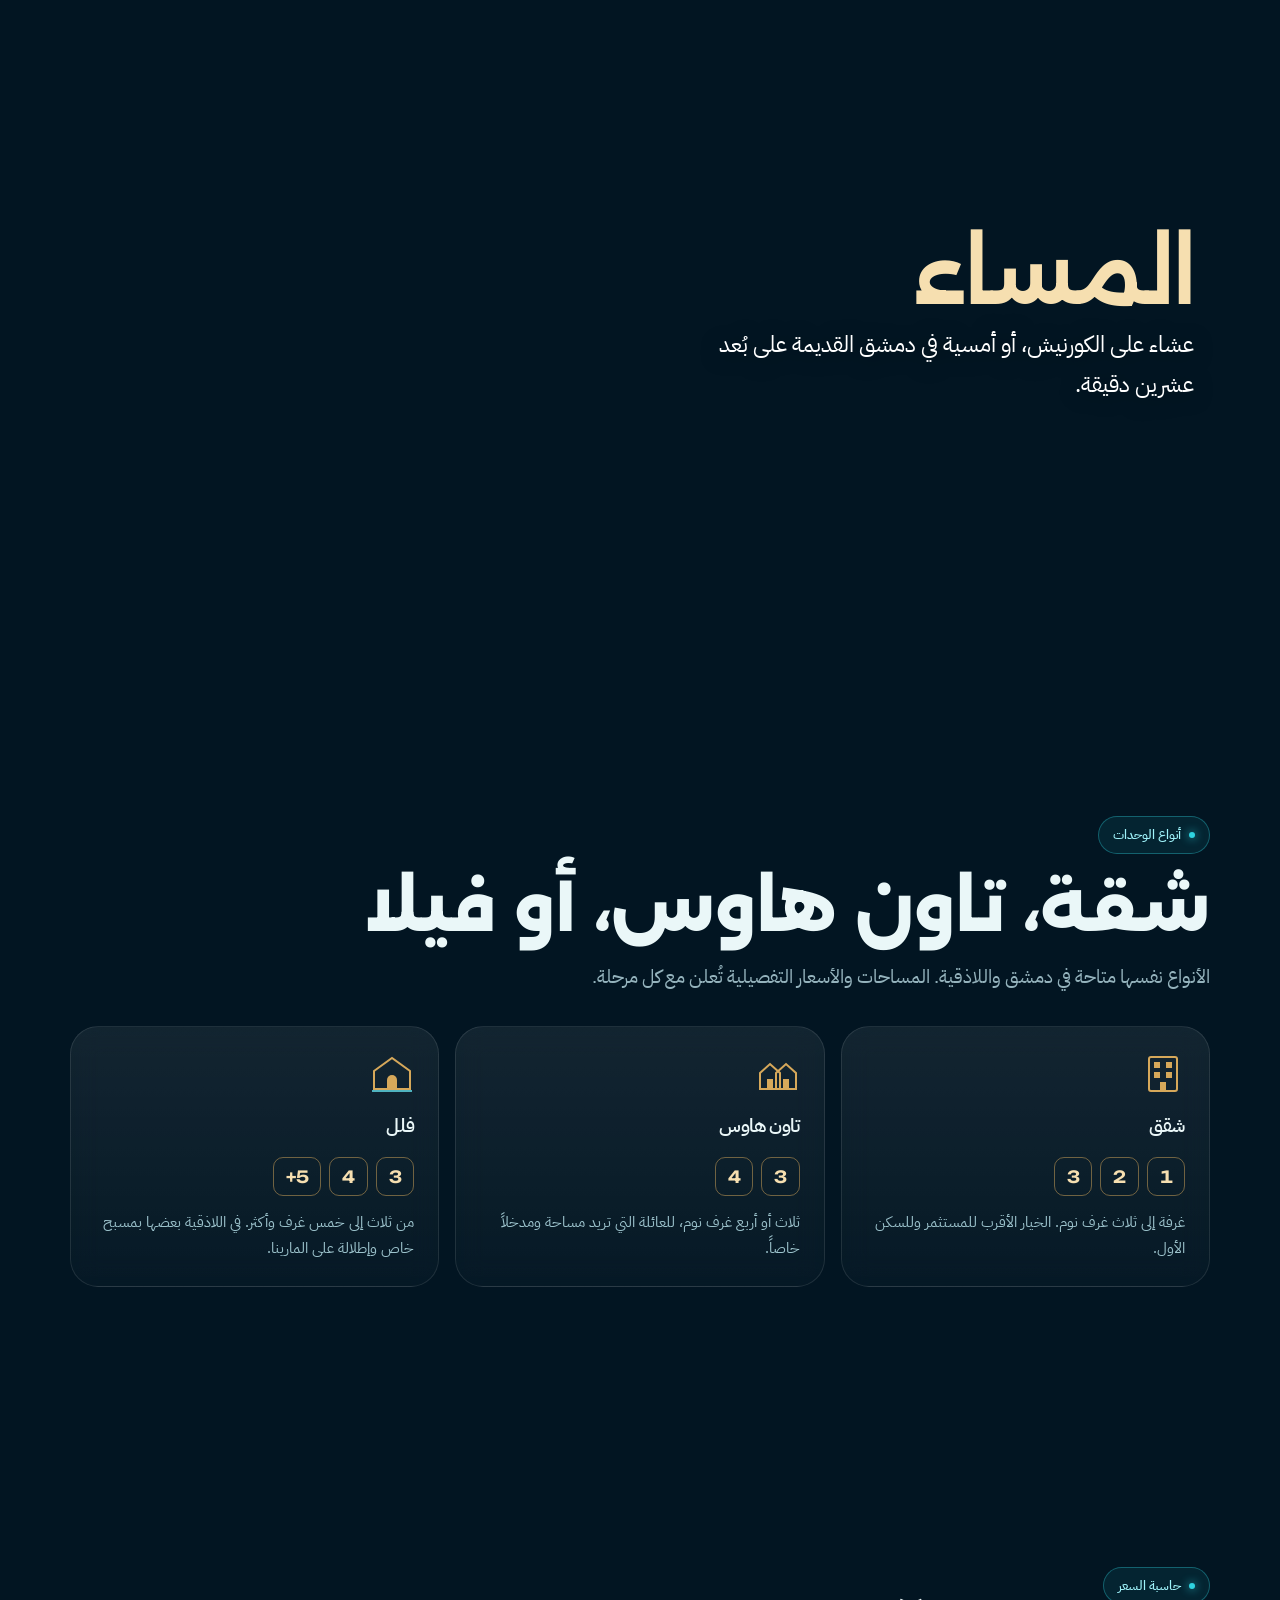
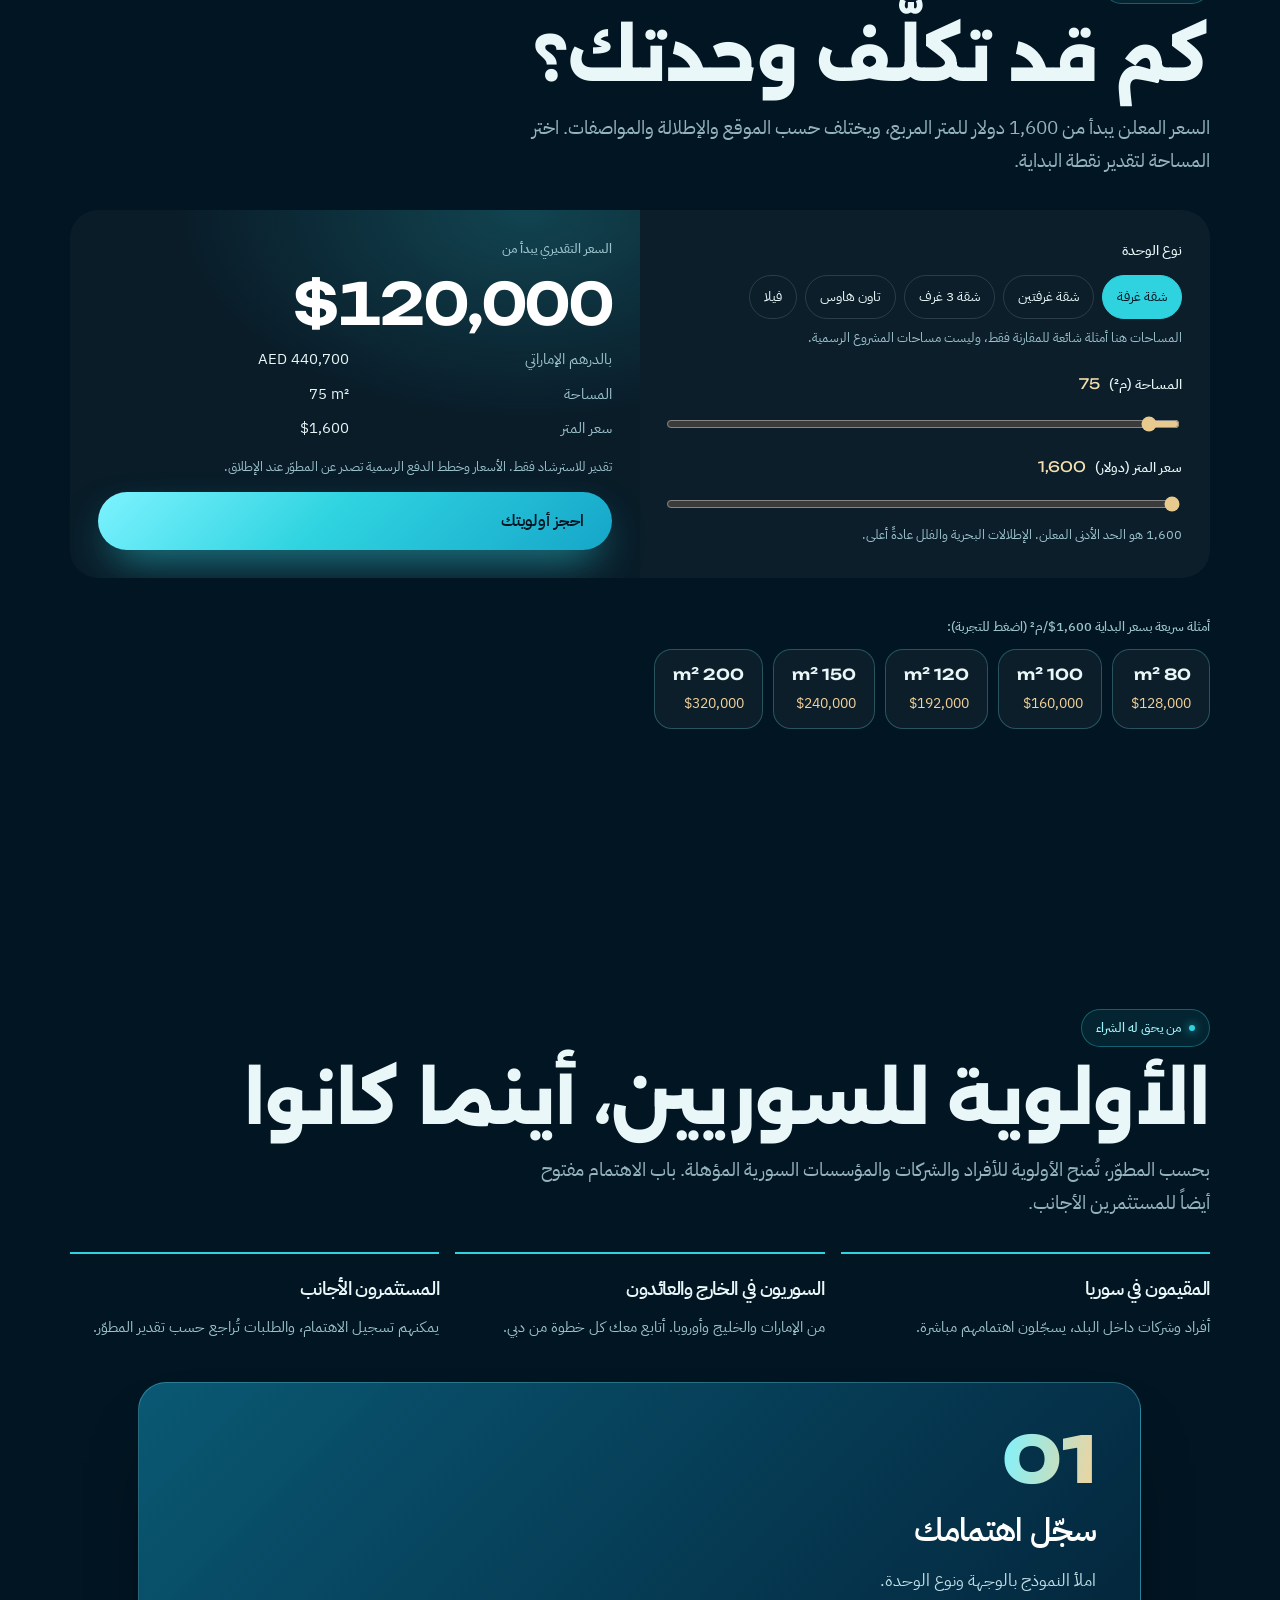
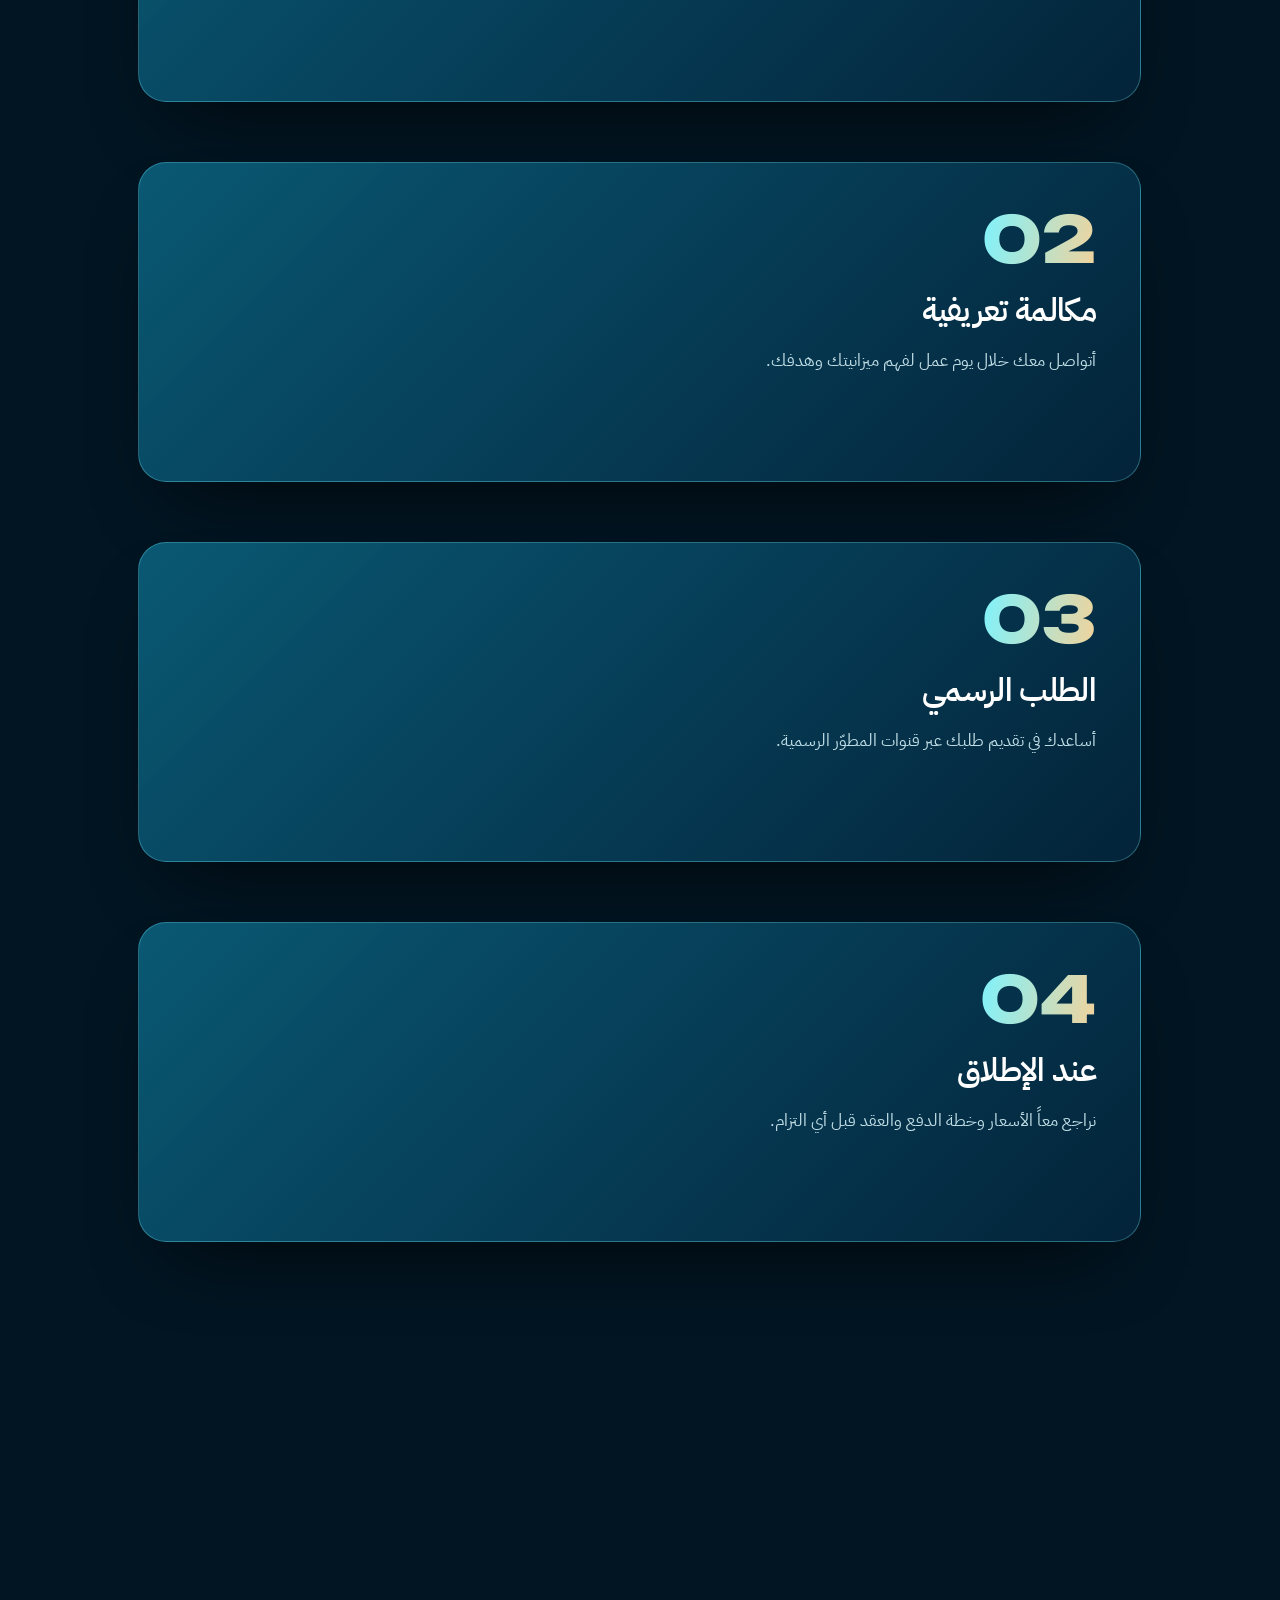
==== commit 14bccf99: "Rebrand the Syria guide as Syrian Eagle Co-Authored-By: Claude Opus 5.5 <noreply@anthropic.com> Clau" ====
--- a/eagle-hills-syria/index.html
+++ b/eagle-hills-syria/index.html
@@ -3,9 +3,9 @@
 <head>
 <meta charset="utf-8">
 <meta name="viewport" content="width=device-width,initial-scale=1,viewport-fit=cover">
-<title>إيجل هيلز سوريا: تلال دمشق ومارينا اللاذقية | أحمد الجمال</title>
+<title>Syrian Eagle | دليل تلال دمشق ومارينا اللاذقية</title>
 <meta name="description" content="دليل مشروع إيجل هيلز سوريا: تلال دمشق واللاذقية لليخوت والمارينا، مع أحمد الجمال، مستشار عقاري.">
-<meta property="og:title" content="إيجل هيلز سوريا · تلال دمشق ومارينا اللاذقية">
+<meta property="og:title" content="Syrian Eagle · تلال دمشق ومارينا اللاذقية">
 <meta property="og:description" content="الأسعار، الوحدات، الخريطة، وكيف تسجّل اهتمامك. مع أحمد الجمال.">
 <meta property="og:image" content="https://ahmadsaljamal.github.io/ahmad-website/eagle-hills-syria/media/hero-latakia.jpg">
 <meta property="og:url" content="https://ahmadsaljamal.github.io/ahmad-website/eagle-hills-syria/">
--- a/eagle-hills-syria/app.css
+++ b/eagle-hills-syria/app.css
@@ -1 +1 @@
-.scroll-reveal{margin:20px 0}.scroll-reveal-text{display:block;font-size:clamp(1.6rem,4vw,3rem);line-height:1.5;font-weight:600}.scroll-reveal-word,.scroll-reveal-piece{display:inline-block}.shiny-text{position:relative;display:inline-block;background-repeat:no-repeat;background-size:100% 100%;-webkit-background-clip:text;background-clip:text;-webkit-text-fill-color:transparent}.shiny-text__glow{position:absolute;inset:0;background-repeat:no-repeat;background-size:100% 100%;-webkit-background-clip:text;background-clip:text;filter:blur(.14em);pointer-events:none;user-select:none}.spotlight-card{position:relative;isolation:isolate;overflow:hidden;padding:2rem;border-radius:1.5rem;background-color:var(--spotlight-card-surface);box-shadow:var(--spotlight-card-shadow)}.spotlight-card__light,.spotlight-card__grain,.spotlight-card__border,.spotlight-card__edge{position:absolute;inset:0;border-radius:inherit;pointer-events:none}.spotlight-card__light,.spotlight-card__grain{z-index:-1;opacity:0}.spotlight-card__grain{background-size:160px 160px;mix-blend-mode:overlay}.spotlight-card__border,.spotlight-card__edge{z-index:1;padding:1px;-webkit-mask:linear-gradient(#000 0 0) content-box,linear-gradient(#000 0 0);-webkit-mask-composite:xor;mask:linear-gradient(#000 0 0) content-box exclude,linear-gradient(#000 0 0)}.spotlight-card__border{background:var(--spotlight-card-border)}.spotlight-card__edge{opacity:0}.circular-gallery{position:relative;width:100%;height:100%;overflow:hidden;touch-action:pan-y;user-select:none;-webkit-user-select:none;cursor:grab}.circular-gallery[data-pointer]{cursor:pointer}.circular-gallery[data-dragging]{cursor:grabbing}.circular-gallery-canvas{position:absolute;inset:0;display:block;width:100%;height:100%}.circular-gallery-labels{position:absolute;inset:0;pointer-events:none}.circular-gallery-label{position:absolute;top:0;left:0;line-height:1.2;white-space:nowrap;will-change:transform,opacity}.circular-gallery-caption{position:absolute;top:0;left:50%;width:min(90%,36rem);text-align:center;opacity:0;pointer-events:none}.circular-gallery-caption-text{margin:0;line-height:1.5;opacity:.65}.circular-gallery-close{position:absolute;top:12px;right:12px;display:grid;place-items:center;width:40px;height:40px;padding:0;border:0;border-radius:50%;background:transparent;color:inherit;cursor:pointer;opacity:0;pointer-events:none;transition:opacity .2s ease}.circular-gallery-close[data-visible]{opacity:.8;pointer-events:auto}.circular-gallery-close:hover{opacity:1}.circular-gallery-close:focus-visible{outline:2px solid currentColor;outline-offset:2px}.circular-gallery-hidden{position:absolute;width:1px;height:1px;padding:0;margin:-1px;overflow:hidden;clip:rect(0,0,0,0);white-space:nowrap;border:0}.threads-container{position:relative;width:100%;height:100%}.threads-canvas{position:absolute;inset:0;display:block;width:100%;height:100%}.particles-container{position:relative;width:100%;height:100%;overflow:hidden}.particles-canvas{position:absolute;inset:0;display:block;width:100%;height:100%}.aurora-container{position:relative;width:100%;height:100%;overflow:hidden}.aurora-canvas{position:absolute;inset:0;display:block;width:100%;height:100%}.splash-cursor{position:fixed;inset:0;pointer-events:none}.splash-cursor[data-contained]{position:absolute}.splash-cursor__canvas{display:block;width:100%;height:100%}.light-rays{position:relative;width:100%;height:100%;overflow:hidden;pointer-events:none}.light-rays__canvas{position:absolute;inset:0;display:block;width:100%;height:100%}.galaxy-container{position:relative;width:100%;height:100%;overflow:hidden}.galaxy-canvas{position:absolute;inset:0;display:block;width:100%;height:100%}.beams-container{position:relative;width:100%;height:100%;overflow:hidden}.beams-canvas{position:absolute;inset:0;display:block;width:100%;height:100%}.orb-container{position:relative;z-index:0;width:100%;height:100%;overflow:hidden}.orb-canvas{position:absolute;inset:0;display:block;width:100%;height:100%}.prism{position:relative;width:100%;height:100%;overflow:hidden}.prism-canvas{position:absolute;inset:0;display:block;width:100%;height:100%}.dot-grid{position:relative;width:100%;height:100%}.dot-grid__canvas{position:absolute;inset:0;display:block;width:100%;height:100%;pointer-events:none}.silk-container{position:relative;width:100%;height:100%;overflow:hidden}.silk-canvas{position:absolute;inset:0;display:block;width:100%;height:100%}.scroll-stack{position:relative;width:100%}.scroll-stack--contained{height:100%;overflow-x:hidden;overflow-y:auto}.scroll-stack__inner{position:relative;padding-inline:clamp(1rem,6%,5rem)}.scroll-stack__slot{position:sticky}.scroll-stack-card{position:relative;box-sizing:border-box;width:100%;height:20rem;padding:2.5rem;border-radius:28px;background:light-dark(#ffffff,#18181b);color:light-dark(#18181b,#fafafa);box-shadow:0 0 0 1px light-dark(rgb(0 0 0 / .06),rgb(255 255 255 / .08)),0 -12px 40px -16px #00000059,0 24px 48px -24px #0006;transform-origin:50% 0;will-change:transform}.scroll-stack-card__shade{position:absolute;inset:0;border-radius:inherit;background:#000;opacity:var(--scroll-stack-dim, 0);pointer-events:none}.infinite-menu{position:relative;width:100%;height:100%;overflow:hidden;outline:none;container-type:inline-size;color:var(--infinite-menu-text);-webkit-tap-highlight-color:transparent}.infinite-menu:focus-visible{box-shadow:inset 0 0 0 2px var(--infinite-menu-text)}.infinite-menu__canvas{position:absolute;inset:0;display:block;width:100%;height:100%;cursor:grab;touch-action:none}.infinite-menu__canvas:active{cursor:grabbing}.infinite-menu__info,.infinite-menu__custom{position:absolute;inset:0;pointer-events:none}.infinite-menu__title,.infinite-menu__description,.infinite-menu__action{transition:opacity .45s ease,transform .45s cubic-bezier(.22,1,.36,1)}.infinite-menu__title{position:absolute;top:50%;right:calc(50% + var(--infinite-menu-tile, 160px) + 28px);max-width:calc(50% - var(--infinite-menu-tile, 160px) - 48px);margin:0;font-size:clamp(1.2rem,calc((50cqw - var(--infinite-menu-tile, 160px)) * .2),3.4rem);font-weight:600;line-height:1.05;letter-spacing:-.03em;text-align:right;text-shadow:var(--infinite-menu-shadow);transform:translateY(-50%);text-wrap:balance}.infinite-menu__description{position:absolute;top:50%;left:calc(50% + var(--infinite-menu-tile, 160px) + 28px);max-width:min(22ch,calc(50% - var(--infinite-menu-tile, 160px) - 48px));margin:0;font-size:clamp(.85rem,1.5cqw,1.05rem);line-height:1.55;text-shadow:var(--infinite-menu-shadow);opacity:.72;transform:translateY(-50%)}.infinite-menu__action{position:absolute;bottom:7%;left:50%;display:grid;place-items:center;width:52px;height:52px;padding:0;border:none;border-radius:50%;background:var(--infinite-menu-accent);color:var(--infinite-menu-on-accent);cursor:pointer;pointer-events:auto;transform:translate(-50%)}.infinite-menu__action:hover{transform:translate(-50%) scale(1.06)}.infinite-menu__action:focus-visible{outline:2px solid var(--infinite-menu-accent);outline-offset:3px}.infinite-menu__info[data-moving=true] .infinite-menu__title{opacity:0;transform:translate(16px,-50%);transition-duration:.18s}.infinite-menu__info[data-moving=true] .infinite-menu__description{opacity:0;transform:translate(-16px,-50%);transition-duration:.18s}.infinite-menu__info[data-moving=true] .infinite-menu__action{opacity:0;pointer-events:none;transform:translate(-50%,16px) scale(.6);transition-duration:.18s}.infinite-menu__info[data-layout=stacked] .infinite-menu__title{inset:auto 88px 52px 20px;max-width:none;font-size:clamp(1.3rem,6cqw,1.8rem);text-align:left;transform:none}.infinite-menu__info[data-layout=stacked] .infinite-menu__description{inset:auto 88px 22px 20px;max-width:36ch;white-space:nowrap;overflow:hidden;text-overflow:ellipsis;transform:none}.infinite-menu__info[data-layout=stacked] .infinite-menu__action{right:20px;bottom:22px;left:auto;transform:none}.infinite-menu__info[data-layout=stacked] .infinite-menu__action:hover{transform:scale(1.06)}.infinite-menu__info[data-layout=stacked][data-moving=true] .infinite-menu__title,.infinite-menu__info[data-layout=stacked][data-moving=true] .infinite-menu__description{transform:translateY(12px)}.infinite-menu__info[data-layout=stacked][data-moving=true] .infinite-menu__action{transform:translateY(12px) scale(.6)}.electric-border{position:relative;isolation:isolate}.electric-border__canvas{position:absolute;z-index:1;display:block;pointer-events:none}.glare-hover{position:relative;display:inline-grid;vertical-align:top;place-items:center;width:var(--gh-width);height:var(--gh-height);background:var(--gh-bg);border:1px solid var(--gh-border);border-radius:var(--gh-br);overflow:hidden;isolation:isolate}.glare-hover__glare{position:absolute;inset:0;z-index:2;border-radius:inherit;opacity:0;mix-blend-mode:var(--gh-blend);pointer-events:none}.glare-hover__band{position:absolute;top:50%;left:50%;background:var(--gh-glare);will-change:transform}.glare-hover__rim{position:absolute;inset:0;padding:1px;border-radius:inherit;-webkit-mask-image:linear-gradient(#000 0 0),linear-gradient(#000 0 0);-webkit-mask-clip:content-box,border-box;-webkit-mask-composite:xor;mask-image:linear-gradient(#000 0 0),linear-gradient(#000 0 0);mask-clip:content-box,border-box;mask-composite:exclude}.glare-hover__band--rim{background:var(--gh-rim)}.curved-loop-jacket{min-height:100vh;display:flex;align-items:center;justify-content:center;width:100%}.curved-loop-svg{width:100%;aspect-ratio:100 / 12;overflow:visible;display:block;fill:currentColor;-webkit-user-select:none;-moz-user-select:none;user-select:none;text-transform:uppercase;line-height:1}:root{--night:#03243A;--night2:#06324F;--panel:#0A3D5C;--line:rgba(230,247,249,.14);--stone:#EAF7F8;--muted:#9CC3CC;--gold:#E8C98E;--gold2:#F6DFB0;--sea:#2FD3E0;--basalt:#0A5C78;--f-ar-display:"Alexandria","IBM Plex Sans Arabic",system-ui,sans-serif;--f-en-display:"Unbounded","Alexandria",system-ui,sans-serif;--f-body:"IBM Plex Sans Arabic","Inter",system-ui,sans-serif;--r:18px;color-scheme:dark}*{box-sizing:border-box}html{scroll-behavior:smooth}body{background:linear-gradient(180deg,#03243a,#05304d 40%,#03243a) fixed;background-color:var(--night);color:var(--stone);font-family:var(--f-body);font-size:16px;line-height:1.75;font-weight:400;padding-left:max(16px,env(safe-area-inset-left,0px));padding-right:max(16px,env(safe-area-inset-right,0px))}body:before{content:"";position:fixed;inset:0 0 auto;height:env(safe-area-inset-top,0px);z-index:10;background:var(--night)}@media(prefers-reduced-motion:reduce){*{animation:none!important;transition:none!important;scroll-behavior:auto!important}}a{color:var(--gold2)}:focus-visible{outline:2px solid var(--gold);outline-offset:3px;border-radius:6px}.wrap{max-width:1140px;margin-inline:auto}html[lang=en] [data-ar],html[lang=ar] [data-en]{display:none!important}h1,h2,h3{text-wrap:balance;margin:0;font-weight:700}html[lang=ar] h1,html[lang=ar] h2{font-family:var(--f-ar-display);font-weight:700}html[lang=en] h1,html[lang=en] h2{font-family:var(--f-en-display);font-weight:400;letter-spacing:.01em}h2{font-size:clamp(2rem,4.6vw,3.2rem);line-height:1.2}h3{font-size:1.2rem;font-weight:600}p{margin:0}.eyebrow{font-size:.78rem;letter-spacing:.18em;text-transform:uppercase;color:var(--gold);font-weight:500}html[lang=ar] .eyebrow{letter-spacing:.02em;font-size:.9rem}.lead{color:var(--muted);max-width:62ch;font-size:1.05rem}.sec{padding-block:clamp(56px,9vw,104px);display:grid;gap:32px}.sec-head{display:grid;gap:12px}.ablaq{height:38px;margin-inline:calc(-1*max(16px,env(safe-area-inset-left,0px)));background:url("data:image/svg+xml,%3Csvg xmlns='http://www.w3.org/2000/svg' viewBox='0 0 240 38'%3E%3Cpath d='M0 19 Q30 4 60 19 T120 19 T180 19 T240 19' fill='none' stroke='%232FD3E0' stroke-opacity='.55' stroke-width='2'/%3E%3Cpath d='M0 27 Q30 14 60 27 T120 27 T180 27 T240 27' fill='none' stroke='%23E8C98E' stroke-opacity='.35' stroke-width='1.5'/%3E%3C/svg%3E") repeat-x 0 50%/240px 38px;animation:drift 14s linear infinite}@keyframes drift{to{background-position:-240px 50%}}header.top{position:sticky;top:env(safe-area-inset-top,0px);z-index:20;background:color-mix(in srgb,var(--night) 86%,transparent);backdrop-filter:blur(12px);-webkit-backdrop-filter:blur(12px);border-bottom:1px solid var(--line);margin-inline:calc(-1*max(16px,env(safe-area-inset-left,0px)));padding-inline:max(16px,env(safe-area-inset-left,0px))}.top .wrap{display:flex;align-items:center;justify-content:space-between;gap:16px;padding-block:10px}.brand{display:flex;align-items:center;gap:10px;text-decoration:none;color:var(--stone);min-width:0}.brand img{height:40px;width:auto}.brand span{font-size:.82rem;color:var(--muted);line-height:1.3}.brand b{display:block;color:var(--stone);font-weight:600;font-size:.95rem}nav.links{display:flex;gap:22px;font-size:.92rem}nav.links a{color:var(--muted);text-decoration:none}nav.links a:hover{color:var(--stone)}.tools{display:flex;gap:8px;align-items:center}.pill{font:inherit;font-size:.86rem;font-weight:500;border:1px solid var(--line);background:transparent;color:var(--stone);border-radius:999px;padding:7px 14px;cursor:pointer;text-decoration:none;white-space:nowrap}.pill.gold{background:var(--gold);color:var(--night);border-color:var(--gold)}@media(max-width:900px){nav.links{display:none}.brand span{display:none}}.hero{position:relative;display:grid;gap:28px;padding-block:clamp(48px,8vw,96px) 0;overflow:hidden;margin-inline:calc(-1*max(16px,env(safe-area-inset-left,0px)));padding-inline:max(16px,env(safe-area-inset-left,0px))}.hero{min-height:min(92vh,860px);align-content:end;padding-block:120px 0!important}.hero video,.hero .poster{position:absolute;inset:0;width:100%;height:100%;object-fit:cover;z-index:0}.hero .poster{background:radial-gradient(1200px 600px at 70% 20%,#0a5c78,#03243a)}.hero:after{content:"";position:absolute;inset:0;z-index:1;background:linear-gradient(0deg,#03243a 4%,#03243a8c 45%,#03243a40 70%,#03243a8c)}.hero canvas{position:absolute;left:0;right:0;bottom:0;width:100%;height:46%;z-index:2;pointer-events:none}.hero .wrap{z-index:3}.hero .wrap{position:relative;display:grid;gap:22px;width:100%;padding-bottom:70px}.hero h1{font-size:clamp(3rem,9vw,6.6rem);line-height:1.05;color:#fff;text-shadow:0 10px 50px rgba(0,0,0,.45)}.hero h1 em{font-style:normal;color:var(--gold2)}.hero .sub{font-size:clamp(1.1rem,2.2vw,1.35rem);color:var(--stone);max-width:46ch}.cta-row{display:flex;flex-wrap:wrap;gap:12px}.btn{display:inline-flex;align-items:center;gap:10px;font:inherit;font-weight:600;font-size:1rem;border-radius:999px;padding:13px 24px;border:1px solid var(--gold);text-decoration:none;cursor:pointer;transition:transform .2s,box-shadow .2s}.btn.solid{background:linear-gradient(180deg,var(--gold2),var(--gold));color:var(--night);box-shadow:0 12px 36px -12px #d6a85ab3}.btn.ghost{background:transparent;color:var(--gold2)}.btn:hover{transform:translateY(-2px)}.facts{display:grid;grid-template-columns:repeat(4,minmax(0,1fr));gap:1px;background:var(--line);border:1px solid var(--line);border-radius:var(--r);overflow:hidden;margin-top:12px}.facts div{background:color-mix(in srgb,var(--night2) 92%,transparent);padding:20px 18px;display:grid;gap:4px;min-width:0}.facts b{font-family:var(--f-en-display);font-size:clamp(1.6rem,3.4vw,2.3rem);font-weight:400;color:var(--gold2);line-height:1.1;font-variant-numeric:tabular-nums}.facts span{color:var(--muted);font-size:.86rem;line-height:1.5}@media(max-width:760px){.facts{grid-template-columns:repeat(2,minmax(0,1fr))}}.scene{display:none}.tabs{display:inline-flex;border:1px solid var(--line);border-radius:24px;justify-self:start;padding:4px;gap:4px;flex-wrap:wrap}.tabs button{font:inherit;font-weight:600;border:0;background:none;color:var(--muted);padding:9px 20px;border-radius:999px;cursor:pointer}.tabs button[aria-selected=true]{background:var(--stone);color:var(--night)}.dest{display:grid;grid-template-columns:minmax(0,1.05fr) minmax(0,.95fr);gap:28px;align-items:start}.dest[hidden]{display:none!important}.dest-art{border-radius:var(--r);overflow:hidden;border:1px solid var(--line);background:var(--night2);aspect-ratio:4/3;max-width:100%;position:relative}.kb{position:absolute;inset:0}.kb img{position:absolute;inset:0;width:100%;height:100%;object-fit:cover;opacity:0;transform:scale(1.12);transition:opacity 1.4s ease,transform 7s ease}.kb img.on{opacity:1;transform:scale(1)}.tilt{transform-style:preserve-3d;transition:transform .25s ease;will-change:transform}.glare{position:absolute;inset:0;pointer-events:none;background:radial-gradient(500px circle at var(--gx,50%) var(--gy,0%),rgba(255,255,255,.22),transparent 45%);mix-blend-mode:soft-light}.dest-art{box-shadow:0 40px 80px -40px #000000b3}.dest-art .tag{position:absolute;inset-inline-start:16px;bottom:16px;background:#0d1424cc;border:1px solid var(--line);border-radius:999px;padding:6px 14px;font-size:.85rem}.dest-body{display:grid;gap:20px;min-width:0}.dest-body h3{font-size:1.6rem}html[lang=ar] .dest-body h3{font-family:var(--f-ar-display);font-size:2rem}html[lang=en] .dest-body h3{font-family:var(--f-en-display);font-weight:400}.chips{display:flex;flex-wrap:wrap;gap:8px;list-style:none;padding:0;margin:0}.chips li{border:1px solid var(--line);border-radius:999px;padding:6px 14px;font-size:.88rem;background:#ede6d608}.route{list-style:none;padding:0;margin:0;display:grid;gap:0;border-inline-start:2px dashed rgba(214,168,90,.45)}.route li{display:flex;justify-content:space-between;gap:12px;padding:8px 0;padding-inline-start:18px;position:relative;font-size:.95rem}.route li:before{content:"";position:absolute;inset-inline-start:-7px;top:50%;width:12px;height:12px;border-radius:50%;background:var(--night);border:2px solid var(--gold);transform:translateY(-50%)}.route b{font-family:var(--f-en-display);font-weight:400;color:var(--gold2);font-variant-numeric:tabular-nums;white-space:nowrap}.mini-h{font-size:.82rem;color:var(--muted);font-weight:500}@media(max-width:860px){.dest{grid-template-columns:minmax(0,1fr)}}.intro{position:fixed;inset:0;z-index:100;display:grid;place-items:center;background:radial-gradient(800px 500px at 50% 40%,#0a5c78,#021827);transition:clip-path 1.1s cubic-bezier(.7,0,.2,1)}.intro.out{clip-path:circle(0% at 50% 50%);pointer-events:none}.intro-in{display:grid;gap:14px;justify-items:center;color:var(--stone)}.intro img{height:90px;width:auto;animation:float 2.4s ease-in-out infinite}.intro p{letter-spacing:.3em;font-size:.9rem;color:var(--gold2)}.intro .bar{width:160px;height:2px;background:#eaf7f826;overflow:hidden;border-radius:2px}.intro .bar i{display:block;height:100%;width:40%;background:linear-gradient(90deg,var(--sea),var(--gold));animation:load 1s ease-in-out infinite}@keyframes load{0%{transform:translate(-100%)}to{transform:translate(260%)}}@keyframes float{50%{transform:translateY(-8px)}}.glow{position:fixed;left:0;top:0;width:420px;height:420px;border-radius:50%;pointer-events:none;z-index:1;background:radial-gradient(circle,rgba(47,211,224,.13),transparent 65%);transform:translate(-50%,-50%);transition:opacity .4s;opacity:0}.live i{display:inline-block;width:8px;height:8px;border-radius:50%;background:#3ee58c;margin-inline-end:8px;box-shadow:0 0 #3ee58cb3;animation:ping 1.6s infinite;vertical-align:middle}@keyframes ping{70%{box-shadow:0 0 0 10px #3ee58c00}to{box-shadow:0 0 #3ee58c00}}.hero h1 em{background:linear-gradient(90deg,var(--gold2),var(--sea),var(--gold2));background-size:200% auto;-webkit-background-clip:text;background-clip:text;color:transparent;animation:shine 6s linear infinite}@keyframes shine{to{background-position:200% center}}.btn.solid{position:relative;overflow:hidden}.btn.solid:after{content:"";position:absolute;inset:0;background:linear-gradient(120deg,transparent 30%,rgba(255,255,255,.55) 50%,transparent 70%);transform:translate(-120%);animation:sweep 3.2s ease-in-out infinite}@keyframes sweep{60%,to{transform:translate(120%)}}.marquee{overflow:hidden;border-block:1px solid var(--line);background:#2fd3e00d;margin-inline:calc(-1*max(16px,env(safe-area-inset-left,0px)));padding-block:16px}.mq-track{display:flex;width:max-content;animation:mq 40s linear infinite}.mq-track>div{display:flex;gap:28px;align-items:center;white-space:nowrap;padding-inline-end:28px}.mq-track span{font-size:clamp(1.1rem,2.4vw,1.6rem);color:var(--stone);font-weight:500}.mq-track b{color:var(--gold);font-weight:400}html[dir=rtl] .mq-track{animation-name:mqr}@keyframes mq{to{transform:translate(-50%)}}@keyframes mqr{to{transform:translate(50%)}}.split{display:flex;gap:0;height:min(78vh,680px);margin-inline:calc(-1*max(16px,env(safe-area-inset-left,0px)));margin-block:48px 0}.panel{position:relative;flex:1;overflow:hidden;color:#fff;text-decoration:none;transition:flex .8s cubic-bezier(.2,.7,.2,1);min-width:0}.panel:hover{flex:1.7}.panel img,.panel video{position:absolute;inset:0;width:100%;height:100%;object-fit:cover;transition:transform 1.4s ease,opacity .6s}.panel video{opacity:0}.panel.playing video{opacity:1}.panel:hover img{transform:scale(1.08)}.panel:after{content:"";position:absolute;inset:0;background:linear-gradient(0deg,#03243aeb 5%,#03243a26 60%)}.panel-txt{position:absolute;inset:auto 0 0;z-index:2;padding:clamp(20px,4vw,48px);display:grid;gap:8px}.panel-txt h2{font-size:clamp(2.2rem,5vw,4rem)}.panel-txt p{color:#eaf7f8d9}.go{display:inline-block;margin-top:6px;color:var(--gold2);font-weight:600;transform:translateY(10px);opacity:.7;transition:all .5s}.panel:hover .go{transform:none;opacity:1}.panel+.panel{border-inline-start:1px solid rgba(255,255,255,.15)}@media(max-width:760px){.split{flex-direction:column;height:auto}.panel{min-height:360px}.panel:hover{flex:1}}.story{position:relative;margin-inline:calc(-1*max(16px,env(safe-area-inset-left,0px)))}.story-bg{position:sticky;top:0;height:100vh;overflow:hidden;z-index:0}.story-bg img{position:absolute;inset:0;width:100%;height:100%;object-fit:cover;opacity:0;transform:scale(1.15);transition:opacity 1.2s ease,transform 6s ease}.story-bg img.on{opacity:1;transform:scale(1)}.story-shade{position:absolute;inset:0;background:linear-gradient(90deg,#03243ad9,#03243a40)}html[dir=rtl] .story-shade{background:linear-gradient(270deg,#03243ad9,#03243a40)}.story-steps{position:relative;z-index:1;margin-top:-100vh;padding-inline:max(16px,env(safe-area-inset-left,0px));display:grid;gap:0}.story-steps>.eyebrow{padding-top:14vh}.step{min-height:80vh;display:grid;align-content:center;gap:10px;max-width:520px}.step .when{font-size:clamp(3rem,8vw,5.5rem);line-height:1;color:var(--gold2)}html[lang=ar] .step .when{font-family:var(--f-ar-display)}html[lang=en] .step .when{font-family:var(--f-en-display)}.step p{font-size:clamp(1.15rem,2.2vw,1.45rem);color:#fff;text-shadow:0 2px 20px rgba(0,0,0,.5)}.mcta{display:none}@media(max-width:760px){.mcta{display:block;position:fixed;inset-inline:max(12px,env(safe-area-inset-left,0px)) 84px;bottom:calc(18px + env(safe-area-inset-bottom,0px));z-index:29;text-align:center;padding:16px 12px;border-radius:999px;background:linear-gradient(180deg,var(--gold2),var(--gold));color:#03243a;font-weight:700;text-decoration:none;box-shadow:0 14px 34px -10px #e8c98ecc;transform:translateY(140%);transition:transform .5s}.mcta.show{transform:none}}.btn,.pill.gold{will-change:transform}.sea3d{position:relative;height:min(92vh,820px);min-height:520px;overflow:hidden;margin-inline:calc(-1*max(16px,env(safe-area-inset-left,0px)));background:linear-gradient(180deg,#1b2a4a,#e58a5c 45%,#f4c28a 50%,#0a4d68 52%,#03243a);touch-action:pan-y}.sea3d canvas{position:absolute;inset:0;width:100%;height:100%;display:block}.sea-ui{position:relative;z-index:2;height:100%;display:grid;align-content:start;gap:18px;padding-top:clamp(56px,10vh,110px);text-align:center;justify-items:center}.sea-title{font-size:clamp(2.8rem,8vw,6rem)!important;line-height:1.08;color:#fff;text-shadow:0 6px 40px rgba(60,20,10,.45)}.sea-ui .eyebrow{color:#ffe7c2;text-shadow:0 2px 12px rgba(0,0,0,.4)}.sea-ui .btn.ghost{color:#fff;border-color:#ffffffb3;background:#03243a40;backdrop-filter:blur(6px);-webkit-backdrop-filter:blur(6px)}.sea-hint{position:absolute;bottom:18px;left:50%;transform:translate(-50%);z-index:2;font-size:.8rem;color:#ffffffbf;letter-spacing:.06em;animation:float 3s ease-in-out infinite}footer{position:relative}.sound{position:fixed;inset-inline-start:max(18px,env(safe-area-inset-left,0px));bottom:calc(18px + env(safe-area-inset-bottom,0px));z-index:31;display:flex;align-items:center;gap:8px;font:inherit;font-size:.86rem;font-weight:600;color:var(--stone);background:#03243abf;backdrop-filter:blur(10px);-webkit-backdrop-filter:blur(10px);border:1px solid var(--line);border-radius:999px;padding:10px 16px;cursor:pointer}.sound[aria-pressed=true]{border-color:var(--sea);box-shadow:0 0 0 4px #2fd3e026,0 0 30px -4px #2fd3e099}.sound[aria-pressed=true] .ico{animation:float 1.2s ease-in-out infinite}@media(max-width:760px){.sound .lbl{display:none}.sound{bottom:calc(84px + env(safe-area-inset-bottom,0px))}.ocean{height:260px}.sun{width:60px;height:60px}}.tmap{position:relative;height:min(78vh,680px);min-height:520px;border-radius:var(--r);overflow:hidden;border:1px solid rgba(47,211,224,.35);box-shadow:0 0 0 1px #2fd3e014,0 50px 100px -40px #000000d9,inset 0 0 120px #2fd3e014;background:#021827}.map-fallback{position:absolute;inset:0;display:grid;place-items:center}.map-fallback .map{width:100%;height:100%;object-fit:cover}.leaf{position:absolute;inset:0;z-index:1;opacity:0;transition:opacity 1s;background:#021827}.tmap.sat .leaf{opacity:1}.leaf .leaflet-tile-pane{filter:saturate(.75) contrast(1.15) brightness(.78) hue-rotate(-8deg)}.hud{position:absolute;inset:0;z-index:5;pointer-events:none}.hud .grid{position:absolute;inset:0;background:linear-gradient(rgba(47,211,224,.07) 1px,transparent 1px) 0 0/60px 60px,linear-gradient(90deg,rgba(47,211,224,.07) 1px,transparent 1px) 0 0/60px 60px;mask-image:radial-gradient(ellipse at center,transparent 35%,#000 90%);-webkit-mask-image:radial-gradient(ellipse at center,transparent 35%,#000 90%)}.hud .scan{position:absolute;left:0;right:0;height:120px;top:-120px;background:linear-gradient(180deg,transparent,rgba(47,211,224,.18),transparent);animation:scan 5s linear infinite}@keyframes scan{to{top:100%}}.hud .c{position:absolute;width:26px;height:26px;border:2px solid var(--sea)}.hud .tl{top:12px;left:12px;border-right:0;border-bottom:0}.hud .tr{top:12px;right:12px;border-left:0;border-bottom:0}.hud .bl{bottom:12px;left:12px;border-right:0;border-top:0}.hud .br{bottom:12px;right:12px;border-left:0;border-top:0}.hud-top,.hud-bot{position:absolute;left:48px;right:48px;display:flex;justify-content:space-between;gap:12px;font-family:ui-monospace,Menlo,Consolas,monospace;font-size:.72rem;letter-spacing:.12em;color:#9ff3fa;text-shadow:0 0 8px rgba(47,211,224,.8);direction:ltr}.hud-top{top:18px}.hud-bot{bottom:18px}.hud .live i{display:inline-block;width:7px;height:7px;border-radius:50%;background:#ff4d5e;margin-right:6px;animation:blink 1s steps(2) infinite}@keyframes blink{50%{opacity:0}}.map-panel{position:absolute;z-index:6;top:56px;right:20px;width:min(340px,calc(100% - 40px));display:grid;gap:10px}.map-panel .mcard{background:#03243ab8;backdrop-filter:blur(14px);-webkit-backdrop-filter:blur(14px)}.map-panel .mcard.mini{padding:10px 16px;font-size:.9rem}.map-panel .cta-row{gap:8px}.map-panel .pill{background:#03243ab3;font-size:.78rem}@media(max-width:760px){.tmap{height:auto;min-height:0;display:grid}.map-fallback,.leaf{position:relative;height:420px}.leaf{position:absolute;top:0;left:0;right:0}.hud{height:420px}.map-panel{position:relative;top:auto;inset-inline-end:auto;width:auto;padding:14px}}.leaflet-pane,.leaflet-tile,.leaflet-marker-icon,.leaflet-marker-shadow,.leaflet-tile-container,.leaflet-pane>svg,.leaflet-pane>canvas,.leaflet-zoom-box,.leaflet-image-layer,.leaflet-layer{position:absolute;left:0;top:0}.leaflet-container{overflow:hidden}.leaflet-tile,.leaflet-marker-icon,.leaflet-marker-shadow{-webkit-user-select:none;-moz-user-select:none;user-select:none;-webkit-user-drag:none}.leaflet-tile::selection{background:transparent}.leaflet-safari .leaflet-tile{image-rendering:-webkit-optimize-contrast}.leaflet-safari .leaflet-tile-container{width:1600px;height:1600px;-webkit-transform-origin:0 0}.leaflet-marker-icon,.leaflet-marker-shadow{display:block}.leaflet-container .leaflet-overlay-pane svg{max-width:none!important;max-height:none!important}.leaflet-container .leaflet-marker-pane img,.leaflet-container .leaflet-shadow-pane img,.leaflet-container .leaflet-tile-pane img,.leaflet-container img.leaflet-image-layer,.leaflet-container .leaflet-tile{max-width:none!important;max-height:none!important;width:auto;padding:0}.leaflet-container img.leaflet-tile{mix-blend-mode:plus-lighter}.leaflet-container.leaflet-touch-zoom{-ms-touch-action:pan-x pan-y;touch-action:pan-x pan-y}.leaflet-container.leaflet-touch-drag{-ms-touch-action:pinch-zoom;touch-action:none;touch-action:pinch-zoom}.leaflet-container.leaflet-touch-drag.leaflet-touch-zoom{-ms-touch-action:none;touch-action:none}.leaflet-container{-webkit-tap-highlight-color:transparent}.leaflet-container a{-webkit-tap-highlight-color:rgba(51,181,229,.4)}.leaflet-tile{filter:inherit;visibility:hidden}.leaflet-tile-loaded{visibility:inherit}.leaflet-zoom-box{width:0;height:0;-moz-box-sizing:border-box;box-sizing:border-box;z-index:800}.leaflet-overlay-pane svg{-moz-user-select:none}.leaflet-pane{z-index:400}.leaflet-tile-pane{z-index:200}.leaflet-overlay-pane{z-index:400}.leaflet-shadow-pane{z-index:500}.leaflet-marker-pane{z-index:600}.leaflet-tooltip-pane{z-index:650}.leaflet-popup-pane{z-index:700}.leaflet-map-pane canvas{z-index:100}.leaflet-map-pane svg{z-index:200}.leaflet-vml-shape{width:1px;height:1px}.lvml{behavior:none;display:inline-block;position:absolute}.leaflet-control{position:relative;z-index:800;pointer-events:visiblePainted;pointer-events:auto}.leaflet-top,.leaflet-bottom{position:absolute;z-index:1000;pointer-events:none}.leaflet-top{top:0}.leaflet-right{right:0}.leaflet-bottom{bottom:0}.leaflet-left{left:0}.leaflet-control{float:left;clear:both}.leaflet-right .leaflet-control{float:right}.leaflet-top .leaflet-control{margin-top:10px}.leaflet-bottom .leaflet-control{margin-bottom:10px}.leaflet-left .leaflet-control{margin-left:10px}.leaflet-right .leaflet-control{margin-right:10px}.leaflet-fade-anim .leaflet-popup{opacity:0;-webkit-transition:opacity .2s linear;-moz-transition:opacity .2s linear;transition:opacity .2s linear}.leaflet-fade-anim .leaflet-map-pane .leaflet-popup{opacity:1}.leaflet-zoom-animated{-webkit-transform-origin:0 0;-ms-transform-origin:0 0;transform-origin:0 0}svg.leaflet-zoom-animated{will-change:transform}.leaflet-zoom-anim .leaflet-zoom-animated{-webkit-transition:-webkit-transform .25s cubic-bezier(0,0,.25,1);-moz-transition:-moz-transform .25s cubic-bezier(0,0,.25,1);transition:transform .25s cubic-bezier(0,0,.25,1)}.leaflet-zoom-anim .leaflet-tile,.leaflet-pan-anim .leaflet-tile{-webkit-transition:none;-moz-transition:none;transition:none}.leaflet-zoom-anim .leaflet-zoom-hide{visibility:hidden}.leaflet-interactive{cursor:pointer}.leaflet-grab{cursor:-webkit-grab;cursor:-moz-grab;cursor:grab}.leaflet-crosshair,.leaflet-crosshair .leaflet-interactive{cursor:crosshair}.leaflet-popup-pane,.leaflet-control{cursor:auto}.leaflet-dragging .leaflet-grab,.leaflet-dragging .leaflet-grab .leaflet-interactive,.leaflet-dragging .leaflet-marker-draggable{cursor:move;cursor:-webkit-grabbing;cursor:-moz-grabbing;cursor:grabbing}.leaflet-marker-icon,.leaflet-marker-shadow,.leaflet-image-layer,.leaflet-pane>svg path,.leaflet-tile-container{pointer-events:none}.leaflet-marker-icon.leaflet-interactive,.leaflet-image-layer.leaflet-interactive,.leaflet-pane>svg path.leaflet-interactive,svg.leaflet-image-layer.leaflet-interactive path{pointer-events:visiblePainted;pointer-events:auto}.leaflet-container{background:#ddd;outline-offset:1px}.leaflet-container a{color:#0078a8}.leaflet-zoom-box{border:2px dotted #38f;background:#ffffff80}.leaflet-container{font-family:Helvetica Neue,Arial,Helvetica,sans-serif;font-size:12px;font-size:.75rem;line-height:1.5}.leaflet-bar{box-shadow:0 1px 5px #000000a6;border-radius:4px}.leaflet-bar a{background-color:#fff;border-bottom:1px solid #ccc;width:26px;height:26px;line-height:26px;display:block;text-align:center;text-decoration:none;color:#000}.leaflet-bar a,.leaflet-control-layers-toggle{background-position:50% 50%;background-repeat:no-repeat;display:block}.leaflet-bar a:hover,.leaflet-bar a:focus{background-color:#f4f4f4}.leaflet-bar a:first-child{border-top-left-radius:4px;border-top-right-radius:4px}.leaflet-bar a:last-child{border-bottom-left-radius:4px;border-bottom-right-radius:4px;border-bottom:none}.leaflet-bar a.leaflet-disabled{cursor:default;background-color:#f4f4f4;color:#bbb}.leaflet-touch .leaflet-bar a{width:30px;height:30px;line-height:30px}.leaflet-touch .leaflet-bar a:first-child{border-top-left-radius:2px;border-top-right-radius:2px}.leaflet-touch .leaflet-bar a:last-child{border-bottom-left-radius:2px;border-bottom-right-radius:2px}.leaflet-control-zoom-in,.leaflet-control-zoom-out{font:700 18px Lucida Console,Monaco,monospace;text-indent:1px}.leaflet-touch .leaflet-control-zoom-in,.leaflet-touch .leaflet-control-zoom-out{font-size:22px}.leaflet-control-layers{box-shadow:0 1px 5px #0006;background:#fff;border-radius:5px}.leaflet-control-layers-toggle{background-image:none;width:36px;height:36px}.leaflet-retina .leaflet-control-layers-toggle{background-image:none;background-size:26px 26px}.leaflet-touch .leaflet-control-layers-toggle{width:44px;height:44px}.leaflet-control-layers .leaflet-control-layers-list,.leaflet-control-layers-expanded .leaflet-control-layers-toggle{display:none}.leaflet-control-layers-expanded .leaflet-control-layers-list{display:block;position:relative}.leaflet-control-layers-expanded{padding:6px 10px 6px 6px;color:#333;background:#fff}.leaflet-control-layers-scrollbar{overflow-y:scroll;overflow-x:hidden;padding-right:5px}.leaflet-control-layers-selector{margin-top:2px;position:relative;top:1px}.leaflet-control-layers label{display:block;font-size:13px;font-size:1.08333em}.leaflet-control-layers-separator{height:0;border-top:1px solid #ddd;margin:5px -10px 5px -6px}.leaflet-default-icon-path{background-image:none}.leaflet-container .leaflet-control-attribution{background:#fff;background:#fffc;margin:0}.leaflet-control-attribution,.leaflet-control-scale-line{padding:0 5px;color:#333;line-height:1.4}.leaflet-control-attribution a{text-decoration:none}.leaflet-control-attribution a:hover,.leaflet-control-attribution a:focus{text-decoration:underline}.leaflet-attribution-flag{display:inline!important;vertical-align:baseline!important;width:1em;height:.6669em}.leaflet-left .leaflet-control-scale{margin-left:5px}.leaflet-bottom .leaflet-control-scale{margin-bottom:5px}.leaflet-control-scale-line{border:2px solid #777;border-top:none;line-height:1.1;padding:2px 5px 1px;white-space:nowrap;-moz-box-sizing:border-box;box-sizing:border-box;background:#fffc;text-shadow:1px 1px #fff}.leaflet-control-scale-line:not(:first-child){border-top:2px solid #777;border-bottom:none;margin-top:-2px}.leaflet-control-scale-line:not(:first-child):not(:last-child){border-bottom:2px solid #777}.leaflet-touch .leaflet-control-attribution,.leaflet-touch .leaflet-control-layers,.leaflet-touch .leaflet-bar{box-shadow:none}.leaflet-touch .leaflet-control-layers,.leaflet-touch .leaflet-bar{border:2px solid rgba(0,0,0,.2);background-clip:padding-box}.leaflet-popup{position:absolute;text-align:center;margin-bottom:20px}.leaflet-popup-content-wrapper{padding:1px;text-align:left;border-radius:12px}.leaflet-popup-content{margin:13px 24px 13px 20px;line-height:1.3;font-size:13px;font-size:1.08333em;min-height:1px}.leaflet-popup-content p{margin:1.3em 0}.leaflet-popup-tip-container{width:40px;height:20px;position:absolute;left:50%;margin-top:-1px;margin-left:-20px;overflow:hidden;pointer-events:none}.leaflet-popup-tip{width:17px;height:17px;padding:1px;margin:-10px auto 0;pointer-events:auto;-webkit-transform:rotate(45deg);-moz-transform:rotate(45deg);-ms-transform:rotate(45deg);transform:rotate(45deg)}.leaflet-popup-content-wrapper,.leaflet-popup-tip{background:#fff;color:#333;box-shadow:0 3px 14px #0006}.leaflet-container a.leaflet-popup-close-button{position:absolute;top:0;right:0;border:none;text-align:center;width:24px;height:24px;font:16px/24px Tahoma,Verdana,sans-serif;color:#757575;text-decoration:none;background:transparent}.leaflet-container a.leaflet-popup-close-button:hover,.leaflet-container a.leaflet-popup-close-button:focus{color:#585858}.leaflet-popup-scrolled{overflow:auto}.leaflet-oldie .leaflet-popup-content-wrapper{-ms-zoom:1}.leaflet-oldie .leaflet-popup-tip{width:24px;margin:0 auto;-ms-filter:"progid:DXImageTransform.Microsoft.Matrix(M11=0.70710678, M12=0.70710678, M21=-0.70710678, M22=0.70710678)";filter:progid:DXImageTransform.Microsoft.Matrix(M11=.70710678,M12=.70710678,M21=-.70710678,M22=.70710678)}.leaflet-oldie .leaflet-control-zoom,.leaflet-oldie .leaflet-control-layers,.leaflet-oldie .leaflet-popup-content-wrapper,.leaflet-oldie .leaflet-popup-tip{border:1px solid #999}.leaflet-div-icon{background:#fff;border:1px solid #666}.leaflet-tooltip{position:absolute;padding:6px;background-color:#fff;border:1px solid #fff;border-radius:3px;color:#222;white-space:nowrap;-webkit-user-select:none;-moz-user-select:none;-ms-user-select:none;user-select:none;pointer-events:none;box-shadow:0 1px 3px #0006}.leaflet-tooltip.leaflet-interactive{cursor:pointer;pointer-events:auto}.leaflet-tooltip-top:before,.leaflet-tooltip-bottom:before,.leaflet-tooltip-left:before,.leaflet-tooltip-right:before{position:absolute;pointer-events:none;border:6px solid transparent;background:transparent;content:""}.leaflet-tooltip-bottom{margin-top:6px}.leaflet-tooltip-top{margin-top:-6px}.leaflet-tooltip-bottom:before,.leaflet-tooltip-top:before{left:50%;margin-left:-6px}.leaflet-tooltip-top:before{bottom:0;margin-bottom:-12px;border-top-color:#fff}.leaflet-tooltip-bottom:before{top:0;margin-top:-12px;margin-left:-6px;border-bottom-color:#fff}.leaflet-tooltip-left{margin-left:-6px}.leaflet-tooltip-right{margin-left:6px}.leaflet-tooltip-left:before,.leaflet-tooltip-right:before{top:50%;margin-top:-6px}.leaflet-tooltip-left:before{right:0;margin-right:-12px;border-left-color:#fff}.leaflet-tooltip-right:before{left:0;margin-left:-12px;border-right-color:#fff}@media print{.leaflet-control{-webkit-print-color-adjust:exact;print-color-adjust:exact}}.leaflet-container img{max-width:none!important;max-height:none!important}.leaflet-container{background:#021827;font-family:var(--f-body)}.leaflet-bottom .leaflet-control{margin-bottom:40px}.leaflet-bar{border:0!important;box-shadow:none!important;background:none!important}.leaflet-bar a,.leaflet-bar a:hover{display:block;width:34px;height:34px;line-height:32px;text-align:center;background:#03243acc;color:#9ff3fa;text-decoration:none;border:1px solid rgba(47,211,224,.4);font-size:18px;margin-bottom:6px;border-radius:8px}.leaflet-control-attribution{font-size:9px;background:#00000073;color:#bbb;padding:1px 6px;margin:0!important}.leaflet-control-attribution a{color:#ddd}.syr-line{filter:drop-shadow(0 0 6px #2FD3E0) drop-shadow(0 0 14px rgba(47,211,224,.6))}.lpin{position:relative}.lpin .ring{position:absolute;left:50%;top:50%;width:18px;height:18px;margin:-9px 0 0 -9px;border-radius:50%;border:2px solid #2FD3E0;animation:pinp 2s ease-out infinite}.lpin .ring.r2{animation-delay:1s}.lpin .core{position:absolute;left:50%;top:50%;width:16px;height:16px;margin:-8px 0 0 -8px;border-radius:50%;background:#e8c98e;border:3px solid #03243A;box-shadow:0 0 18px #e8c98e}.lpin .tag{position:absolute;left:18px;top:-14px;white-space:nowrap;background:#03243ad9;border:1px solid rgba(47,211,224,.5);color:#fff;font-size:12px;font-weight:600;padding:4px 10px;border-radius:999px;box-shadow:0 0 16px #2fd3e059}.lpin.on .core{background:#2fd3e0;box-shadow:0 0 24px #2fd3e0}.map-grid{display:grid;grid-template-columns:minmax(0,1.35fr) minmax(0,.85fr);gap:28px;align-items:center}.map-wrap{position:relative;border-radius:var(--r);overflow:hidden;border:1px solid var(--line);box-shadow:0 40px 90px -40px #000c}.map{display:block;width:100%;height:auto}.map .nb path{fill:#eaf7f80f;stroke:#eaf7f82e;stroke-width:1}.map .sy{fill:url(#landG);stroke:#e8c98e;stroke-width:2.2;stroke-linejoin:round;stroke-dasharray:1;stroke-dashoffset:1;animation:drawSy 3s ease forwards}.map .sy-glow{fill:none;stroke:#2fd3e0;stroke-opacity:.35;stroke-width:6}@keyframes drawSy{to{stroke-dashoffset:0}}.map text{font-family:var(--f-body)}.map .lbl{fill:#eaf7f873;font-size:15px}.map .sea-lbl{fill:#2fd3e099;font-size:16px;letter-spacing:2px;font-style:italic}.map .country{fill:#e8c98e59;font-size:34px;font-weight:600;letter-spacing:6px}.map .city{fill:#eaf7f8;opacity:.7}.map .city-lbl{fill:#eaf7f8a6;font-size:13px}.map text{direction:ltr;unicode-bidi:normal}.map .route{fill:none;stroke:#f6dfb0;stroke-width:2;stroke-dasharray:6 8;animation:dash 1.2s linear infinite;opacity:.8}@keyframes dash{to{stroke-dashoffset:-28}}.pin{cursor:pointer;outline:none}.pin .drop{fill:#e8c98e;stroke:#03243a;stroke-width:2;transition:transform .35s cubic-bezier(.3,1.6,.5,1);transform-origin:0 0}.pin .dot{fill:#03243a}.pin .pulse{fill:none;stroke:#2fd3e0;stroke-width:2;animation:pinp 2.2s ease-out infinite;transform-origin:0 0}.pin .p2{animation-delay:1.1s}@keyframes pinp{0%{transform:scale(.6);opacity:1}to{transform:scale(4);opacity:0}}.pin .pin-lbl{fill:#fff;font-size:15px;font-weight:600;paint-order:stroke;stroke:#03243a;stroke-width:4px}.pin.on .drop,.pin:hover .drop,.pin:focus .drop{fill:#2fd3e0;transform:scale(1.25)}.map-cards{display:grid;gap:12px;min-width:0}.mcard{font:inherit;text-align:start;color:var(--stone);background:#eaf7f808;border:1px solid var(--line);border-radius:var(--r);padding:18px 20px;display:grid;gap:6px;cursor:pointer;transition:all .3s}.mcard b{font-size:1.15rem}.mcard>span:last-child{color:var(--muted);font-size:.92rem}.mcard .mnum{font-family:var(--f-en-display);color:var(--gold2);font-size:1.4rem;line-height:1}.mcard.on{border-color:var(--sea);background:#2fd3e014;box-shadow:0 0 0 1px #2fd3e040,0 20px 40px -20px #2fd3e080}@media(max-width:860px){.map-grid{grid-template-columns:minmax(0,1fr)}}.gcard{position:relative;padding:26px;border-radius:var(--r);background:#03243a99;display:grid;gap:8px;isolation:isolate;overflow:hidden;min-width:0}.gcard:before{content:"";position:absolute;inset:-2px;z-index:-2;background:conic-gradient(from var(--a,0deg),transparent 0 60%,#2FD3E0 75%,#E8C98E 85%,transparent 100%);animation:spin 6s linear infinite}.gcard:after{content:"";position:absolute;inset:1.5px;z-index:-1;border-radius:calc(var(--r) - 1px);background:linear-gradient(180deg,#06324f,#03243a)}@property --a{syntax:"<angle>";inherits:false;initial-value:0deg}@keyframes spin{to{--a:360deg}}.gcard b{font-family:var(--f-en-display);font-size:clamp(1.8rem,3.4vw,2.6rem);font-weight:400;color:var(--gold2);line-height:1.1}html[lang=ar] .gcard b{font-family:var(--f-ar-display)}.gcard>span{color:var(--muted);font-size:.92rem}.facts4{display:grid;grid-template-columns:repeat(4,minmax(0,1fr));gap:16px}@media(max-width:900px){.facts4{grid-template-columns:repeat(2,minmax(0,1fr))}}@media(max-width:520px){.facts4{grid-template-columns:minmax(0,1fr)}}.dev-grid{display:grid;grid-template-columns:minmax(0,1fr) minmax(0,1fr);gap:40px;align-items:start}.kpis3{display:grid;grid-template-columns:repeat(3,minmax(0,1fr));gap:12px;margin-top:10px}.kpis3 div{border-top:2px solid var(--sea);padding-top:10px;display:grid;gap:2px}.kpis3 b{font-family:var(--f-en-display);font-size:1.8rem;font-weight:400;color:var(--stone)}html[lang=ar] .kpis3 b{font-family:var(--f-body);font-weight:600;font-size:1.4rem}.kpis3 span{color:var(--muted);font-size:.85rem}.globe-list{display:grid;gap:0;border:1px solid var(--line);border-radius:var(--r);overflow:hidden;background:#03243a73}.gl-row{display:grid;grid-template-columns:40px 110px minmax(0,1fr);gap:12px;align-items:center;padding:12px 18px;border-top:1px solid var(--line);transition:background .3s}.gl-row:first-child{border-top:0}.gl-row:hover{background:#2fd3e014}.gl-row .flag{font-size:1.4rem}.gl-row>span:last-child{color:var(--muted);font-size:.9rem}.gl-row:last-child{background:linear-gradient(90deg,rgba(232,201,142,.16),transparent)}.gl-row:last-child b{color:var(--gold2)}@media(max-width:860px){.dev-grid{grid-template-columns:minmax(0,1fr)}.gl-row{grid-template-columns:32px 90px minmax(0,1fr);padding:10px 14px}}.founder{display:grid;grid-template-columns:minmax(0,1fr) minmax(0,1fr);gap:40px;align-items:start}.f-card{display:grid;gap:14px;padding:32px;border-radius:var(--r);background:radial-gradient(600px 300px at 100% 0%,rgba(47,211,224,.18),transparent 60%),linear-gradient(180deg,#06324f,#03243a);border:1px solid rgba(47,211,224,.3);box-shadow:0 40px 80px -40px #000c}.mono{width:96px;height:96px;border-radius:50%;display:grid;place-items:center;background:conic-gradient(from 200deg,#2fd3e0,#e8c98e,#2fd3e0);padding:3px}.mono span{width:100%;height:100%;border-radius:50%;display:grid;place-items:center;background:#03243a;font-family:var(--f-en-display);font-size:2rem;color:var(--gold2);letter-spacing:.05em}blockquote{margin:6px 0 0;padding:16px 20px;border-inline-start:3px solid var(--gold);background:#e8c98e12;border-radius:0 12px 12px 0;font-size:1.15rem;color:#fff}html[dir=rtl] blockquote{border-radius:12px 0 0 12px}blockquote cite{display:block;margin-top:6px;font-size:.8rem;color:var(--muted);font-style:normal}.ftl{list-style:none;margin:0;padding:0;position:relative;display:grid;gap:0}.ftl:before{content:"";position:absolute;inset-inline-start:58px;top:6px;bottom:6px;width:2px;background:linear-gradient(180deg,var(--sea),var(--gold))}.ftl li{display:grid;grid-template-columns:52px minmax(0,1fr);gap:28px;padding-block:10px;position:relative}.ftl li:after{content:"";position:absolute;inset-inline-start:53px;top:17px;width:12px;height:12px;border-radius:50%;background:#03243a;border:2px solid var(--sea)}.ftl time{font-family:var(--f-en-display);color:var(--gold2);font-size:1.1rem}.ftl p{color:var(--stone)}.ftl li.now:after{background:var(--gold);box-shadow:0 0 0 6px #e8c98e33;animation:ping 1.8s infinite}@media(max-width:860px){.founder{grid-template-columns:minmax(0,1fr)}}.gal{display:grid;grid-auto-flow:column;grid-auto-columns:minmax(240px,30%);gap:18px;overflow-x:auto;scroll-snap-type:x mandatory;padding-block:10px 24px;perspective:1200px;scrollbar-width:thin}.gal figure{margin:0;position:relative;aspect-ratio:3/4;border-radius:var(--r);overflow:hidden;scroll-snap-align:start;background:linear-gradient(160deg,#0a5c78,#03243a);box-shadow:0 30px 60px -30px #000000b3}.gal img{width:100%;height:100%;object-fit:cover;transition:transform 1.2s ease}.gal figure:hover img{transform:scale(1.08)}.gal figcaption{position:absolute;inset:auto 0 0;padding:40px 16px 14px;background:linear-gradient(0deg,rgba(3,36,58,.9),transparent);font-weight:600}.gal-nav{display:flex;gap:8px;justify-content:flex-end}.vids{display:grid;grid-template-columns:repeat(2,minmax(0,1fr));gap:20px}.vcard{display:grid;gap:10px;min-width:0}.vcard video{width:100%;aspect-ratio:16/9;border-radius:var(--r);background:#021a2b;object-fit:cover;box-shadow:0 30px 60px -30px #000000b3}.vcard p{color:var(--muted);font-size:.92rem}@media(max-width:760px){.gal{grid-auto-columns:78%}.vids{grid-template-columns:minmax(0,1fr)}}.units{display:grid;grid-template-columns:repeat(3,minmax(0,1fr));gap:16px}.unit{border:1px solid var(--line);border-radius:var(--r);padding:24px;display:grid;gap:14px;background:linear-gradient(180deg,#ede6d60d,#ede6d603);min-width:0}.unit svg{width:44px;height:44px}.beds{display:flex;gap:8px;flex-wrap:wrap}.beds span{font-family:var(--f-en-display);font-size:1.05rem;border:1px solid rgba(214,168,90,.5);color:var(--gold2);border-radius:10px;padding:4px 12px;font-variant-numeric:tabular-nums}.unit p{color:var(--muted);font-size:.92rem}@media(max-width:820px){.units{grid-template-columns:minmax(0,1fr)}}.calc{display:grid;grid-template-columns:minmax(0,1fr) minmax(0,1fr);gap:0;border:1px solid var(--line);border-radius:var(--r);overflow:hidden}.calc-in{padding:28px;display:grid;gap:18px;background:var(--night2);min-width:0}.calc-out{padding:28px;display:grid;gap:14px;align-content:center;background:radial-gradient(500px 300px at 80% 0%,rgba(214,168,90,.18),transparent 70%),var(--panel);min-width:0}.field{display:grid;gap:8px;min-width:0}.field label{font-size:.9rem;font-weight:500}.field label b{color:var(--gold2);font-family:var(--f-en-display);font-weight:400;margin-inline-start:6px}input[type=range]{width:100%;accent-color:var(--gold)}.field input:not([type=range]),.field select,.field textarea{font:inherit;color:var(--stone);background:#00000047;border:1px solid var(--line);border-radius:12px;padding:11px 13px;width:100%}.field textarea{min-height:80px;resize:vertical}.field input:focus,.field select:focus,.field textarea:focus{outline:none;border-color:var(--gold)}.seg{display:flex;flex-wrap:wrap;gap:8px}.seg button{font:inherit;font-size:.88rem;border:1px solid var(--line);background:transparent;color:var(--stone);border-radius:999px;padding:7px 14px;cursor:pointer}.seg button.on{background:var(--gold);color:var(--night);border-color:var(--gold)}.big{font-family:var(--f-en-display);font-size:clamp(2.4rem,6vw,3.6rem);color:var(--gold2);line-height:1;font-variant-numeric:tabular-nums}.calc-out dl{display:grid;grid-template-columns:auto auto;gap:8px 16px;margin:0;font-size:.95rem}.calc-out dt{color:var(--muted)}.calc-out dd{margin:0;text-align:end;font-variant-numeric:tabular-nums;direction:ltr;unicode-bidi:isolate}.note{font-size:.8rem;color:var(--muted)}@media(max-width:820px){.calc{grid-template-columns:minmax(0,1fr)}}.who{display:grid;grid-template-columns:repeat(3,minmax(0,1fr));gap:16px}.who article{border-top:2px solid var(--gold);padding-top:18px;display:grid;gap:8px}.who p{color:var(--muted);font-size:.95rem}.steps{list-style:none;padding:0;margin:0;display:grid;grid-template-columns:repeat(4,minmax(0,1fr));gap:16px;counter-reset:s}.steps li{counter-increment:s;border:1px solid var(--line);border-radius:var(--r);padding:20px;display:grid;gap:8px;background:#ede6d605}.steps li:before{content:counter(s);font-family:var(--f-en-display);font-size:1.8rem;color:var(--gold2);line-height:1}.steps p{color:var(--muted);font-size:.9rem}@media(max-width:860px){.who,.steps{grid-template-columns:minmax(0,1fr)}}.tl{list-style:none;padding:0;margin:0;display:grid;gap:0}.tl li{display:grid;grid-template-columns:150px minmax(0,1fr);gap:20px;padding-block:16px;border-top:1px solid var(--line)}.tl time{font-family:var(--f-en-display);color:var(--gold2)}.tl p{color:var(--muted)}.tl b{color:var(--stone);font-weight:600}@media(max-width:600px){.tl li{grid-template-columns:minmax(0,1fr);gap:4px}}.adv{display:grid;grid-template-columns:auto minmax(0,1fr);gap:28px;align-items:center;border:1px solid var(--line);border-radius:var(--r);padding:28px;background:linear-gradient(135deg,#d6a85a1a,#4fb3bf0f)}.adv img{width:120px;height:auto}.adv ul{margin:10px 0 0;padding-inline-start:20px;color:var(--muted)}@media(max-width:700px){.adv{grid-template-columns:minmax(0,1fr)}}details{border-top:1px solid var(--line);padding-block:16px}details:last-child{border-bottom:1px solid var(--line)}summary{cursor:pointer;font-weight:600;font-size:1.05rem;list-style:none;display:flex;justify-content:space-between;gap:16px}summary:after{content:"+";color:var(--gold2);font-size:1.4rem;line-height:1}details[open] summary:after{content:"\2013"}details p{color:var(--muted);margin-top:10px;max-width:70ch}.reg{display:grid;grid-template-columns:minmax(0,.9fr) minmax(0,1.1fr);gap:36px;align-items:start}form.rf{border:1px solid var(--line);border-radius:var(--r);padding:28px;display:grid;gap:16px;background:var(--night2);position:relative}.row2{display:grid;grid-template-columns:repeat(2,minmax(0,1fr));gap:14px}.phone-row{display:grid;grid-template-columns:minmax(0,108px) minmax(0,1fr);gap:8px}.err-msg{font-size:.78rem;color:#ff9c8a;display:none}.field.err .err-msg{display:block}.field.err input,.field.err select{border-color:#ff9c8a}.consent{display:flex;gap:10px;align-items:flex-start;font-size:.85rem;color:var(--muted)}.consent input{margin-top:5px;accent-color:#D6A85A}.consent.err{color:#ff9c8a}.hp{position:absolute;width:1px;height:1px;overflow:hidden;clip-path:inset(50%);opacity:0;pointer-events:none;inset-inline-start:0;top:0}.done{display:none;text-align:center;gap:14px;justify-items:center;padding:24px 8px}form.rf.sent>:not(.done){display:none!important}form.rf.sent .done{display:grid}.done .ok{width:68px;height:68px;border-radius:50%;display:grid;place-items:center;border:1px solid var(--gold);color:var(--gold2);font-size:1.8rem}.contact-line{display:flex;flex-wrap:wrap;gap:10px;align-items:center;margin-top:8px}.num{font-family:var(--f-en-display);font-size:1.5rem;direction:ltr;unicode-bidi:isolate;user-select:all}@media(max-width:860px){.reg,.row2{grid-template-columns:minmax(0,1fr)}form.rf{padding:20px}}footer{padding-block:40px 56px;color:var(--muted);font-size:.85rem;display:grid;gap:14px;border-top:1px solid var(--line)}footer .src a{color:var(--muted)}.wa-fab{position:fixed;inset-inline-end:max(18px,env(safe-area-inset-right,0px));bottom:calc(18px + env(safe-area-inset-bottom,0px));width:56px;height:56px;border-radius:50%;background:#25d366;display:grid;place-items:center;box-shadow:0 10px 30px -8px #25d366b3;z-index:30}.wa-fab svg{width:28px;height:28px;fill:#fff}.rise{animation:rise .9s cubic-bezier(.2,.7,.2,1) both}.rise.d1{animation-delay:.12s}.rise.d2{animation-delay:.24s}.rise.d3{animation-delay:.36s}@keyframes rise{0%{transform:translateY(14px)}to{transform:none}}body{background:#021522!important;font-family:var(--f-body);-webkit-font-smoothing:antialiased}.aurora{position:fixed;inset:0;z-index:-1;overflow:hidden;pointer-events:none}.aurora i{position:absolute;width:60vmax;height:60vmax;border-radius:50%;filter:blur(90px);opacity:.38;animation:aur 26s ease-in-out infinite alternate}.aurora i:nth-child(1){background:#0fb5c9;top:-20vmax;left:-15vmax}.aurora i:nth-child(2){background:#1d4ed8;bottom:-25vmax;right:-20vmax;animation-delay:-8s;opacity:.28}.aurora i:nth-child(3){background:#e8b979;top:35%;left:40%;width:35vmax;height:35vmax;animation-delay:-15s;opacity:.14}@keyframes aur{50%{transform:translate(8vmax,6vmax) scale(1.15)}to{transform:translate(-6vmax,10vmax) scale(.9)}}.grain{position:fixed;inset:-50%;z-index:200;pointer-events:none;opacity:.06;background-image:url("data:image/svg+xml,%3Csvg xmlns='http://www.w3.org/2000/svg' width='160' height='160'%3E%3Cfilter id='n'%3E%3CfeTurbulence type='fractalNoise' baseFrequency='.9' numOctaves='3' stitchTiles='stitch'/%3E%3C/filter%3E%3Crect width='100%25' height='100%25' filter='url(%23n)'/%3E%3C/svg%3E");animation:grain 1.2s steps(6) infinite}@keyframes grain{to{transform:translate(-10%,6%)}}.ablaq{display:none}h1,h2,h3{letter-spacing:-.02em}html[lang=ar] h1,html[lang=ar] h2{font-family:var(--f-ar-display);font-weight:800;letter-spacing:0}html[lang=en] h1,html[lang=en] h2{font-family:var(--f-en-display);font-weight:800;letter-spacing:-.035em}h2{font-size:clamp(2.2rem,5.4vw,4.2rem);line-height:1.08}.sec{padding-block:clamp(72px,11vw,140px)}.sec-head{gap:16px}.eyebrow{display:inline-flex;align-items:center;gap:8px;justify-self:start;width:max-content;max-width:100%;padding:6px 14px;border-radius:999px;border:1px solid rgba(47,211,224,.35);background:#2fd3e014;color:#9ff3fa!important;font-size:.74rem!important;letter-spacing:.14em!important;font-family:var(--f-body)}.eyebrow:before{content:"";width:6px;height:6px;border-radius:50%;background:#2fd3e0;box-shadow:0 0 10px #2fd3e0}html[lang=ar] .eyebrow{letter-spacing:0!important;font-size:.84rem!important}.live i{display:none}.lead{font-size:clamp(1.02rem,1.5vw,1.18rem);color:#a9c9d2}header.top{position:fixed;top:calc(14px + env(safe-area-inset-top,0px));left:50%;transform:translate(-50%);width:min(1180px,calc(100% - 28px));margin:0!important;padding-inline:10px!important;border:1px solid rgba(255,255,255,.12);border-radius:999px;background:#0215228c;backdrop-filter:blur(18px) saturate(1.4);-webkit-backdrop-filter:blur(18px) saturate(1.4);box-shadow:0 20px 50px -20px #0009}.top .wrap{padding-block:8px;max-width:none}nav.links{gap:4px}nav.links a{padding:8px 12px;border-radius:999px;font-size:.86rem;transition:background .25s,color .25s}nav.links a:hover{background:#ffffff14;color:#fff}.brand img{height:34px}.pill{border-color:#ffffff29;background:#ffffff0a}.pill.gold{background:linear-gradient(135deg,#7cf3ff,#2fd3e0 45%,#16a6c9);border:0;color:#021522;font-weight:700}.hero{min-height:100vh;min-height:100svh;padding-block:140px 0!important}.hero:after{background:linear-gradient(0deg,#021522 2%,#02152266 40%,#02152226 65%,#02152299)!important}.hero .wrap{max-width:1180px;padding-bottom:110px}.hero h1{font-size:clamp(3.2rem,10vw,8.4rem)!important;line-height:.98!important;text-shadow:none!important;font-weight:900!important}html[lang=ar] .hero h1{line-height:1.12!important}html[lang=en] .hero h1{font-size:clamp(2.6rem,6.4vw,5.6rem)!important}html[lang=en] h2{font-size:clamp(1.9rem,4.4vw,3.4rem)}.hero h1 em{background:linear-gradient(100deg,#7cf3ff,#fff,#f3d29a 80%)!important;background-size:200% auto!important;-webkit-background-clip:text!important;background-clip:text!important}.hero .sub{font-size:clamp(1.05rem,1.8vw,1.3rem);color:#ffffffd1;max-width:52ch}.btn{border-radius:999px;padding:15px 28px;font-weight:600}.btn.solid{background:linear-gradient(135deg,#7cf3ff,#2fd3e0 45%,#16a6c9)!important;color:#021522!important;border:0;box-shadow:0 18px 44px -14px #2fd3e0bf!important}.btn.ghost{border:1px solid rgba(255,255,255,.28);color:#fff;background:#ffffff0f;backdrop-filter:blur(10px);-webkit-backdrop-filter:blur(10px)}.facts{background:transparent!important;border:0!important;gap:12px!important;overflow:visible!important}.facts div{background:#ffffff0f!important;border:1px solid rgba(255,255,255,.12);border-radius:22px;backdrop-filter:blur(16px);-webkit-backdrop-filter:blur(16px);padding:22px!important}.facts b,.gcard b,.kpis3 b,.big,.step .when,.ftl time,.mcard .mnum,.route b,.beds span,.tl time{font-family:Unbounded,Alexandria,system-ui,sans-serif!important;font-weight:600!important;letter-spacing:-.03em}.facts b{color:#fff!important;font-size:clamp(1.6rem,3vw,2.4rem)!important}.facts span{color:#ffffffb3!important}.unit,.calc,.mcard,.f-card,.globe-list,form.rf,.steps li,.vcard video,.dest-art,.tmap,.adv,.gal figure{border-radius:28px!important}.unit,.steps li,form.rf,.adv,.globe-list{background:linear-gradient(180deg,#ffffff12,#ffffff05)!important;border:1px solid rgba(255,255,255,.1)!important;backdrop-filter:blur(14px);-webkit-backdrop-filter:blur(14px)}.unit:hover,.steps li:hover{border-color:#2fd3e080!important;box-shadow:0 30px 60px -30px #2fd3e073}.chips li{background:#ffffff0d;border-color:#ffffff1f}.tabs{background:#ffffff0a}.tabs button[aria-selected=true]{background:#fff;color:#021522}.seg button.on{background:#2fd3e0;color:#021522;border-color:#2fd3e0}.calc-in{background:#ffffff0a!important}.calc-out{background:radial-gradient(500px 300px at 80% 0%,rgba(47,211,224,.22),transparent 70%),#ffffff08!important}.big{color:#fff!important}.who article{border-top-color:#2fd3e0}.marquee{background:transparent;border-color:#ffffff14}.mq-track span{font-family:var(--f-ar-display);font-weight:700;font-size:clamp(1.4rem,3.6vw,2.6rem);color:transparent;-webkit-text-stroke:1px rgba(234,247,248,.55)}.mq-track>div>span:nth-of-type(3n){color:#fff;-webkit-text-stroke:0}.mq-track b{color:#2fd3e0}.panel-txt h2{font-weight:900}details{border-color:#ffffff1a}footer{border-color:#ffffff14}.gl-row:last-child{background:linear-gradient(90deg,rgba(47,211,224,.16),transparent)}.gl-row:last-child b{color:#7cf3ff}.sea-title{font-weight:900!important}@media(max-width:900px){header.top{border-radius:22px}}@media(max-width:760px){.hero{min-height:auto;padding-block:120px 0!important}.hero .wrap{padding-bottom:80px}}html.lenis,html.lenis body{height:auto}.lenis.lenis-smooth{scroll-behavior:auto!important}.lenis.lenis-smooth [data-lenis-prevent]{overscroll-behavior:contain}.hero h1 .w-mask{padding-bottom:.08em;margin-bottom:-.08em}.hero h1 em{background:none!important;animation:none!important;color:inherit!important}.hero h1 em .w{background:linear-gradient(100deg,#7cf3ff,#fff,#f3d29a 90%);-webkit-background-clip:text;background-clip:text;color:transparent}.sr-w{display:inline-block;will-change:opacity,filter}.eyebrow{position:relative;overflow:hidden}.eyebrow:after{content:"";position:absolute;inset:0;background:linear-gradient(110deg,transparent 35%,rgba(255,255,255,.55) 50%,transparent 65%);transform:translate(-120%);animation:shinyText 3.6s ease-in-out infinite}@keyframes shinyText{55%,to{transform:translate(120%)}}.mq-track.gsap{animation:none!important}.spark-cv{position:fixed;inset:0;width:100%;height:100%;pointer-events:none;z-index:150}#gallery{overflow:hidden}html,body{overflow-x:clip}.gal.pinned{overflow:visible!important;scroll-snap-type:none;grid-auto-columns:minmax(300px,26vw)}.gal.pinned+.gal-nav{display:none}.spot{position:relative;isolation:isolate}.spot:before{content:"";position:absolute;inset:0;border-radius:inherit;z-index:-1;pointer-events:none;background:radial-gradient(420px circle at var(--sx,50%) var(--sy,50%),rgba(124,243,255,.16),transparent 60%);opacity:0;transition:opacity .35s}.spot:hover:before{opacity:1}.scroll-prog{position:fixed;top:0;left:0;height:3px;width:100%;z-index:120;transform-origin:0 50%;transform:scaleX(0);background:linear-gradient(90deg,#2fd3e0,#f3d29a)}html[dir=rtl] .scroll-prog{transform-origin:100% 50%}.rb-host{position:relative;isolation:isolate}.rb-bg{position:absolute;top:0;bottom:0;left:calc(50% - 50vw);width:100vw;z-index:-1;pointer-events:auto;opacity:.9;mask-image:linear-gradient(180deg,transparent,#000 15%,#000 85%,transparent);-webkit-mask-image:linear-gradient(180deg,transparent,#000 15%,#000 85%,transparent)}.rb-bg>*{width:100%;height:100%}#developer .rb-bg,#founder .rb-bg{pointer-events:none}.hero-title{display:block}.hero-title .split-parent{display:inline!important;overflow:visible!important}.hero-title .grad .split-word,.hero-title .grad>*{background:linear-gradient(100deg,#7cf3ff,#fff,#f3d29a 90%);-webkit-background-clip:text;background-clip:text;color:transparent}.hero-title .hero-seg{margin-inline-end:.25em}.rv-h2{margin:0!important}.rv-h2 .rv-h2-text{font-size:inherit!important;line-height:inherit!important;font-weight:inherit!important}html[lang=ar] .rv-h2{font-family:var(--f-ar-display);font-weight:800;font-size:clamp(2.2rem,5.4vw,4.2rem);line-height:1.12}html[lang=en] .rv-h2{font-family:var(--f-en-display);font-weight:800;letter-spacing:-.035em;font-size:clamp(1.9rem,4.4vw,3.4rem);line-height:1.08}.eyebrow .shiny-text{color:inherit}.eyebrow:after{display:none}.spot-wrap{border-radius:var(--r);height:100%}.spot-wrap .gcard{height:100%}.gal3d{position:relative;height:min(70vh,620px);margin-inline:calc(50% - 50vw);width:100vw}.gal3d .circular-gallery{height:100%}.gal-hint{position:absolute;bottom:8px;left:0;right:0;text-align:center;color:var(--muted);font-size:.85rem}.hero-rays{position:absolute;inset:0;z-index:2;pointer-events:none;mix-blend-mode:screen}.hero-rays>*{width:100%;height:100%}.sphere-wrap{position:relative;height:min(78vh,680px);margin-top:28px;border-radius:28px;overflow:hidden;border:1px solid rgba(47,211,224,.25);background:#021522}.sphere-wrap .rb-bg{position:absolute;inset:0;width:100%;mask-image:none;-webkit-mask-image:none;z-index:0;pointer-events:auto}.sphere-wrap .gal-hint{z-index:2;pointer-events:none}.orb-box{position:relative;width:180px;height:180px;flex:none}.orb-box .rb-bg{position:absolute;inset:-30px;width:240px;height:240px;mask-image:none;-webkit-mask-image:none;z-index:0}.orb-box img{position:absolute;inset:0;margin:auto;width:84px!important;height:auto;z-index:1;filter:drop-shadow(0 0 18px rgba(124,243,255,.6))}@media(min-width:701px){.adv{grid-template-columns:auto minmax(0,1fr)!important}}.adv{overflow:visible}@media(max-width:700px){.adv{grid-template-columns:minmax(0,1fr)!important;justify-items:start}}.calc-electric{display:block}.calc-electric .calc{border:0!important}.vglare{display:block!important}.vglare video{display:block}.steps-stack{margin-top:10px}.step-card{background:linear-gradient(135deg,#0a5c78f2,#03243afa)!important;border:1px solid rgba(124,243,255,.3);border-radius:28px!important;padding:clamp(24px,4vw,44px)!important;min-height:220px;color:#fff;box-shadow:0 40px 80px -40px #000c}.step-card .step-n{font-family:Unbounded,sans-serif;font-size:clamp(2.4rem,6vw,4rem);font-weight:800;background:linear-gradient(100deg,#7cf3ff,#f3d29a);-webkit-background-clip:text;background-clip:text;color:transparent;line-height:1}.step-card h3{font-size:clamp(1.4rem,3vw,2rem);margin:10px 0 8px}.step-card p{color:#bfdde5;font-size:1.05rem;max-width:52ch}.curved-wrap{position:relative;margin-block:20px -40px;overflow:hidden;pointer-events:auto}.curved-wrap svg{width:100%}#videos .rb-bg,#homes .rb-bg,#timeline .rb-bg,#price .rb-bg{pointer-events:none}@media(max-width:700px){.orb-box{width:130px;height:130px}.orb-box .rb-bg{width:190px;height:190px}.sphere-wrap{height:520px}}.spot-wrap.spotlight-card,.spot-wrap{background:transparent!important;border:0!important;padding:0!important;box-shadow:none!important}.mono.portrait{width:150px;height:150px;padding:4px;animation:ringspin 8s linear infinite;background:conic-gradient(from var(--ra,0deg),#2FD3E0,#F3D29A,#1D4ED8,#2FD3E0);box-shadow:0 0 50px -6px #2fd3e099}.mono.portrait img{width:100%;height:100%;border-radius:50%;object-fit:cover;border:4px solid #03243A;display:block}@property --ra{syntax:"<angle>";inherits:false;initial-value:0deg}@keyframes ringspin{to{--ra:360deg}}.px-row{display:grid;gap:10px;margin-top:6px}.px-chips{display:flex;flex-wrap:wrap;gap:10px}.px-chips button{font:inherit;cursor:pointer;display:grid;gap:2px;text-align:start;padding:12px 18px;border-radius:18px;border:1px solid rgba(124,243,255,.25);background:#ffffff0a;color:#eaf7f8;transition:all .25s}.px-chips button:hover{border-color:#2fd3e0;background:#2fd3e01a;transform:translateY(-2px)}.px-chips b{font-family:Unbounded,sans-serif;font-weight:600;font-size:.95rem}.px-chips span{color:#f3d29a;font-size:.9rem;font-variant-numeric:tabular-nums}.buy-check{list-style:none;padding:0;margin:14px 0 6px;display:grid;grid-template-columns:repeat(2,minmax(0,1fr));gap:10px}.buy-check li{display:flex;gap:10px;align-items:center;padding:12px 14px;border-radius:14px;background:#2fd3e00f;border:1px solid rgba(47,211,224,.18)}.buy-check i{font-style:normal;color:#021522;background:#2fd3e0;border-radius:50%;width:22px;height:22px;display:grid;place-items:center;font-size:.8rem;flex:none}@media(max-width:600px){.buy-check{grid-template-columns:minmax(0,1fr)}}.grain,.glow,.sound,.dest-art .glare{display:none!important}.tilt{transform:none!important;will-change:auto}.rv-h2 .rv-h2-text{display:block;color:var(--stone,#EAF7F8)}.scroll-reveal.rv-h2{margin:0!important}.sec-head .lead{opacity:.88}.hero:after{background:linear-gradient(0deg,#021522 3%,#021522b3 38%,#0215224d 70%,#021522b3)!important}html[dir=rtl] .hero:before,html[dir=ltr] .hero:before{content:"";position:absolute;inset:0;z-index:2;pointer-events:none}html[dir=rtl] .hero:before{background:linear-gradient(270deg,#021522cc 0%,#02152266 45%,transparent 75%)}html[dir=ltr] .hero:before{background:linear-gradient(90deg,#021522cc 0%,#02152266 45%,transparent 75%)}.hero h1{font-size:clamp(2.8rem,7.4vw,6.4rem)!important;text-shadow:0 4px 30px rgba(0,0,0,.35)!important}html[lang=en] .hero h1{font-size:clamp(2.4rem,5.6vw,4.8rem)!important}.hero .sub{color:#fff!important;text-shadow:0 2px 14px rgba(0,0,0,.5)}
+.scroll-reveal{margin:20px 0}.scroll-reveal-text{display:block;font-size:clamp(1.6rem,4vw,3rem);line-height:1.5;font-weight:600}.scroll-reveal-word,.scroll-reveal-piece{display:inline-block}.shiny-text{position:relative;display:inline-block;background-repeat:no-repeat;background-size:100% 100%;-webkit-background-clip:text;background-clip:text;-webkit-text-fill-color:transparent}.shiny-text__glow{position:absolute;inset:0;background-repeat:no-repeat;background-size:100% 100%;-webkit-background-clip:text;background-clip:text;filter:blur(.14em);pointer-events:none;user-select:none}.spotlight-card{position:relative;isolation:isolate;overflow:hidden;padding:2rem;border-radius:1.5rem;background-color:var(--spotlight-card-surface);box-shadow:var(--spotlight-card-shadow)}.spotlight-card__light,.spotlight-card__grain,.spotlight-card__border,.spotlight-card__edge{position:absolute;inset:0;border-radius:inherit;pointer-events:none}.spotlight-card__light,.spotlight-card__grain{z-index:-1;opacity:0}.spotlight-card__grain{background-size:160px 160px;mix-blend-mode:overlay}.spotlight-card__border,.spotlight-card__edge{z-index:1;padding:1px;-webkit-mask:linear-gradient(#000 0 0) content-box,linear-gradient(#000 0 0);-webkit-mask-composite:xor;mask:linear-gradient(#000 0 0) content-box exclude,linear-gradient(#000 0 0)}.spotlight-card__border{background:var(--spotlight-card-border)}.spotlight-card__edge{opacity:0}.circular-gallery{position:relative;width:100%;height:100%;overflow:hidden;touch-action:pan-y;user-select:none;-webkit-user-select:none;cursor:grab}.circular-gallery[data-pointer]{cursor:pointer}.circular-gallery[data-dragging]{cursor:grabbing}.circular-gallery-canvas{position:absolute;inset:0;display:block;width:100%;height:100%}.circular-gallery-labels{position:absolute;inset:0;pointer-events:none}.circular-gallery-label{position:absolute;top:0;left:0;line-height:1.2;white-space:nowrap;will-change:transform,opacity}.circular-gallery-caption{position:absolute;top:0;left:50%;width:min(90%,36rem);text-align:center;opacity:0;pointer-events:none}.circular-gallery-caption-text{margin:0;line-height:1.5;opacity:.65}.circular-gallery-close{position:absolute;top:12px;right:12px;display:grid;place-items:center;width:40px;height:40px;padding:0;border:0;border-radius:50%;background:transparent;color:inherit;cursor:pointer;opacity:0;pointer-events:none;transition:opacity .2s ease}.circular-gallery-close[data-visible]{opacity:.8;pointer-events:auto}.circular-gallery-close:hover{opacity:1}.circular-gallery-close:focus-visible{outline:2px solid currentColor;outline-offset:2px}.circular-gallery-hidden{position:absolute;width:1px;height:1px;padding:0;margin:-1px;overflow:hidden;clip:rect(0,0,0,0);white-space:nowrap;border:0}.threads-container{position:relative;width:100%;height:100%}.threads-canvas{position:absolute;inset:0;display:block;width:100%;height:100%}.particles-container{position:relative;width:100%;height:100%;overflow:hidden}.particles-canvas{position:absolute;inset:0;display:block;width:100%;height:100%}.aurora-container{position:relative;width:100%;height:100%;overflow:hidden}.aurora-canvas{position:absolute;inset:0;display:block;width:100%;height:100%}.splash-cursor{position:fixed;inset:0;pointer-events:none}.splash-cursor[data-contained]{position:absolute}.splash-cursor__canvas{display:block;width:100%;height:100%}.light-rays{position:relative;width:100%;height:100%;overflow:hidden;pointer-events:none}.light-rays__canvas{position:absolute;inset:0;display:block;width:100%;height:100%}.galaxy-container{position:relative;width:100%;height:100%;overflow:hidden}.galaxy-canvas{position:absolute;inset:0;display:block;width:100%;height:100%}.beams-container{position:relative;width:100%;height:100%;overflow:hidden}.beams-canvas{position:absolute;inset:0;display:block;width:100%;height:100%}.orb-container{position:relative;z-index:0;width:100%;height:100%;overflow:hidden}.orb-canvas{position:absolute;inset:0;display:block;width:100%;height:100%}.prism{position:relative;width:100%;height:100%;overflow:hidden}.prism-canvas{position:absolute;inset:0;display:block;width:100%;height:100%}.dot-grid{position:relative;width:100%;height:100%}.dot-grid__canvas{position:absolute;inset:0;display:block;width:100%;height:100%;pointer-events:none}.silk-container{position:relative;width:100%;height:100%;overflow:hidden}.silk-canvas{position:absolute;inset:0;display:block;width:100%;height:100%}.scroll-stack{position:relative;width:100%}.scroll-stack--contained{height:100%;overflow-x:hidden;overflow-y:auto}.scroll-stack__inner{position:relative;padding-inline:clamp(1rem,6%,5rem)}.scroll-stack__slot{position:sticky}.scroll-stack-card{position:relative;box-sizing:border-box;width:100%;height:20rem;padding:2.5rem;border-radius:28px;background:light-dark(#ffffff,#18181b);color:light-dark(#18181b,#fafafa);box-shadow:0 0 0 1px light-dark(rgb(0 0 0 / .06),rgb(255 255 255 / .08)),0 -12px 40px -16px #00000059,0 24px 48px -24px #0006;transform-origin:50% 0;will-change:transform}.scroll-stack-card__shade{position:absolute;inset:0;border-radius:inherit;background:#000;opacity:var(--scroll-stack-dim, 0);pointer-events:none}.infinite-menu{position:relative;width:100%;height:100%;overflow:hidden;outline:none;container-type:inline-size;color:var(--infinite-menu-text);-webkit-tap-highlight-color:transparent}.infinite-menu:focus-visible{box-shadow:inset 0 0 0 2px var(--infinite-menu-text)}.infinite-menu__canvas{position:absolute;inset:0;display:block;width:100%;height:100%;cursor:grab;touch-action:none}.infinite-menu__canvas:active{cursor:grabbing}.infinite-menu__info,.infinite-menu__custom{position:absolute;inset:0;pointer-events:none}.infinite-menu__title,.infinite-menu__description,.infinite-menu__action{transition:opacity .45s ease,transform .45s cubic-bezier(.22,1,.36,1)}.infinite-menu__title{position:absolute;top:50%;right:calc(50% + var(--infinite-menu-tile, 160px) + 28px);max-width:calc(50% - var(--infinite-menu-tile, 160px) - 48px);margin:0;font-size:clamp(1.2rem,calc((50cqw - var(--infinite-menu-tile, 160px)) * .2),3.4rem);font-weight:600;line-height:1.05;letter-spacing:-.03em;text-align:right;text-shadow:var(--infinite-menu-shadow);transform:translateY(-50%);text-wrap:balance}.infinite-menu__description{position:absolute;top:50%;left:calc(50% + var(--infinite-menu-tile, 160px) + 28px);max-width:min(22ch,calc(50% - var(--infinite-menu-tile, 160px) - 48px));margin:0;font-size:clamp(.85rem,1.5cqw,1.05rem);line-height:1.55;text-shadow:var(--infinite-menu-shadow);opacity:.72;transform:translateY(-50%)}.infinite-menu__action{position:absolute;bottom:7%;left:50%;display:grid;place-items:center;width:52px;height:52px;padding:0;border:none;border-radius:50%;background:var(--infinite-menu-accent);color:var(--infinite-menu-on-accent);cursor:pointer;pointer-events:auto;transform:translate(-50%)}.infinite-menu__action:hover{transform:translate(-50%) scale(1.06)}.infinite-menu__action:focus-visible{outline:2px solid var(--infinite-menu-accent);outline-offset:3px}.infinite-menu__info[data-moving=true] .infinite-menu__title{opacity:0;transform:translate(16px,-50%);transition-duration:.18s}.infinite-menu__info[data-moving=true] .infinite-menu__description{opacity:0;transform:translate(-16px,-50%);transition-duration:.18s}.infinite-menu__info[data-moving=true] .infinite-menu__action{opacity:0;pointer-events:none;transform:translate(-50%,16px) scale(.6);transition-duration:.18s}.infinite-menu__info[data-layout=stacked] .infinite-menu__title{inset:auto 88px 52px 20px;max-width:none;font-size:clamp(1.3rem,6cqw,1.8rem);text-align:left;transform:none}.infinite-menu__info[data-layout=stacked] .infinite-menu__description{inset:auto 88px 22px 20px;max-width:36ch;white-space:nowrap;overflow:hidden;text-overflow:ellipsis;transform:none}.infinite-menu__info[data-layout=stacked] .infinite-menu__action{right:20px;bottom:22px;left:auto;transform:none}.infinite-menu__info[data-layout=stacked] .infinite-menu__action:hover{transform:scale(1.06)}.infinite-menu__info[data-layout=stacked][data-moving=true] .infinite-menu__title,.infinite-menu__info[data-layout=stacked][data-moving=true] .infinite-menu__description{transform:translateY(12px)}.infinite-menu__info[data-layout=stacked][data-moving=true] .infinite-menu__action{transform:translateY(12px) scale(.6)}.electric-border{position:relative;isolation:isolate}.electric-border__canvas{position:absolute;z-index:1;display:block;pointer-events:none}.glare-hover{position:relative;display:inline-grid;vertical-align:top;place-items:center;width:var(--gh-width);height:var(--gh-height);background:var(--gh-bg);border:1px solid var(--gh-border);border-radius:var(--gh-br);overflow:hidden;isolation:isolate}.glare-hover__glare{position:absolute;inset:0;z-index:2;border-radius:inherit;opacity:0;mix-blend-mode:var(--gh-blend);pointer-events:none}.glare-hover__band{position:absolute;top:50%;left:50%;background:var(--gh-glare);will-change:transform}.glare-hover__rim{position:absolute;inset:0;padding:1px;border-radius:inherit;-webkit-mask-image:linear-gradient(#000 0 0),linear-gradient(#000 0 0);-webkit-mask-clip:content-box,border-box;-webkit-mask-composite:xor;mask-image:linear-gradient(#000 0 0),linear-gradient(#000 0 0);mask-clip:content-box,border-box;mask-composite:exclude}.glare-hover__band--rim{background:var(--gh-rim)}.curved-loop-jacket{min-height:100vh;display:flex;align-items:center;justify-content:center;width:100%}.curved-loop-svg{width:100%;aspect-ratio:100 / 12;overflow:visible;display:block;fill:currentColor;-webkit-user-select:none;-moz-user-select:none;user-select:none;text-transform:uppercase;line-height:1}:root{--night:#03243A;--night2:#06324F;--panel:#0A3D5C;--line:rgba(230,247,249,.14);--stone:#EAF7F8;--muted:#9CC3CC;--gold:#E8C98E;--gold2:#F6DFB0;--sea:#2FD3E0;--basalt:#0A5C78;--f-ar-display:"Alexandria","IBM Plex Sans Arabic",system-ui,sans-serif;--f-en-display:"Unbounded","Alexandria",system-ui,sans-serif;--f-body:"IBM Plex Sans Arabic","Inter",system-ui,sans-serif;--r:18px;color-scheme:dark}*{box-sizing:border-box}html{scroll-behavior:smooth}body{background:linear-gradient(180deg,#03243a,#05304d 40%,#03243a) fixed;background-color:var(--night);color:var(--stone);font-family:var(--f-body);font-size:16px;line-height:1.75;font-weight:400;padding-left:max(16px,env(safe-area-inset-left,0px));padding-right:max(16px,env(safe-area-inset-right,0px))}body:before{content:"";position:fixed;inset:0 0 auto;height:env(safe-area-inset-top,0px);z-index:10;background:var(--night)}@media(prefers-reduced-motion:reduce){*{animation:none!important;transition:none!important;scroll-behavior:auto!important}}a{color:var(--gold2)}:focus-visible{outline:2px solid var(--gold);outline-offset:3px;border-radius:6px}.wrap{max-width:1140px;margin-inline:auto}html[lang=en] [data-ar],html[lang=ar] [data-en]{display:none!important}h1,h2,h3{text-wrap:balance;margin:0;font-weight:700}html[lang=ar] h1,html[lang=ar] h2{font-family:var(--f-ar-display);font-weight:700}html[lang=en] h1,html[lang=en] h2{font-family:var(--f-en-display);font-weight:400;letter-spacing:.01em}h2{font-size:clamp(2rem,4.6vw,3.2rem);line-height:1.2}h3{font-size:1.2rem;font-weight:600}p{margin:0}.eyebrow{font-size:.78rem;letter-spacing:.18em;text-transform:uppercase;color:var(--gold);font-weight:500}html[lang=ar] .eyebrow{letter-spacing:.02em;font-size:.9rem}.lead{color:var(--muted);max-width:62ch;font-size:1.05rem}.sec{padding-block:clamp(56px,9vw,104px);display:grid;gap:32px}.sec-head{display:grid;gap:12px}.ablaq{height:38px;margin-inline:calc(-1*max(16px,env(safe-area-inset-left,0px)));background:url("data:image/svg+xml,%3Csvg xmlns='http://www.w3.org/2000/svg' viewBox='0 0 240 38'%3E%3Cpath d='M0 19 Q30 4 60 19 T120 19 T180 19 T240 19' fill='none' stroke='%232FD3E0' stroke-opacity='.55' stroke-width='2'/%3E%3Cpath d='M0 27 Q30 14 60 27 T120 27 T180 27 T240 27' fill='none' stroke='%23E8C98E' stroke-opacity='.35' stroke-width='1.5'/%3E%3C/svg%3E") repeat-x 0 50%/240px 38px;animation:drift 14s linear infinite}@keyframes drift{to{background-position:-240px 50%}}header.top{position:sticky;top:env(safe-area-inset-top,0px);z-index:20;background:color-mix(in srgb,var(--night) 86%,transparent);backdrop-filter:blur(12px);-webkit-backdrop-filter:blur(12px);border-bottom:1px solid var(--line);margin-inline:calc(-1*max(16px,env(safe-area-inset-left,0px)));padding-inline:max(16px,env(safe-area-inset-left,0px))}.top .wrap{display:flex;align-items:center;justify-content:space-between;gap:16px;padding-block:10px}.brand{display:flex;align-items:center;gap:10px;text-decoration:none;color:var(--stone);min-width:0}.brand img{height:40px;width:auto}.brand span{font-size:.82rem;color:var(--muted);line-height:1.3}.brand b{display:block;color:var(--stone);font-weight:600;font-size:.95rem}nav.links{display:flex;gap:22px;font-size:.92rem}nav.links a{color:var(--muted);text-decoration:none}nav.links a:hover{color:var(--stone)}.tools{display:flex;gap:8px;align-items:center}.pill{font:inherit;font-size:.86rem;font-weight:500;border:1px solid var(--line);background:transparent;color:var(--stone);border-radius:999px;padding:7px 14px;cursor:pointer;text-decoration:none;white-space:nowrap}.pill.gold{background:var(--gold);color:var(--night);border-color:var(--gold)}@media(max-width:900px){nav.links{display:none}.brand span{display:none}}.hero{position:relative;display:grid;gap:28px;padding-block:clamp(48px,8vw,96px) 0;overflow:hidden;margin-inline:calc(-1*max(16px,env(safe-area-inset-left,0px)));padding-inline:max(16px,env(safe-area-inset-left,0px))}.hero{min-height:min(92vh,860px);align-content:end;padding-block:120px 0!important}.hero video,.hero .poster{position:absolute;inset:0;width:100%;height:100%;object-fit:cover;z-index:0}.hero .poster{background:radial-gradient(1200px 600px at 70% 20%,#0a5c78,#03243a)}.hero:after{content:"";position:absolute;inset:0;z-index:1;background:linear-gradient(0deg,#03243a 4%,#03243a8c 45%,#03243a40 70%,#03243a8c)}.hero canvas{position:absolute;left:0;right:0;bottom:0;width:100%;height:46%;z-index:2;pointer-events:none}.hero .wrap{z-index:3}.hero .wrap{position:relative;display:grid;gap:22px;width:100%;padding-bottom:70px}.hero h1{font-size:clamp(3rem,9vw,6.6rem);line-height:1.05;color:#fff;text-shadow:0 10px 50px rgba(0,0,0,.45)}.hero h1 em{font-style:normal;color:var(--gold2)}.hero .sub{font-size:clamp(1.1rem,2.2vw,1.35rem);color:var(--stone);max-width:46ch}.cta-row{display:flex;flex-wrap:wrap;gap:12px}.btn{display:inline-flex;align-items:center;gap:10px;font:inherit;font-weight:600;font-size:1rem;border-radius:999px;padding:13px 24px;border:1px solid var(--gold);text-decoration:none;cursor:pointer;transition:transform .2s,box-shadow .2s}.btn.solid{background:linear-gradient(180deg,var(--gold2),var(--gold));color:var(--night);box-shadow:0 12px 36px -12px #d6a85ab3}.btn.ghost{background:transparent;color:var(--gold2)}.btn:hover{transform:translateY(-2px)}.facts{display:grid;grid-template-columns:repeat(4,minmax(0,1fr));gap:1px;background:var(--line);border:1px solid var(--line);border-radius:var(--r);overflow:hidden;margin-top:12px}.facts div{background:color-mix(in srgb,var(--night2) 92%,transparent);padding:20px 18px;display:grid;gap:4px;min-width:0}.facts b{font-family:var(--f-en-display);font-size:clamp(1.6rem,3.4vw,2.3rem);font-weight:400;color:var(--gold2);line-height:1.1;font-variant-numeric:tabular-nums}.facts span{color:var(--muted);font-size:.86rem;line-height:1.5}@media(max-width:760px){.facts{grid-template-columns:repeat(2,minmax(0,1fr))}}.scene{display:none}.tabs{display:inline-flex;border:1px solid var(--line);border-radius:24px;justify-self:start;padding:4px;gap:4px;flex-wrap:wrap}.tabs button{font:inherit;font-weight:600;border:0;background:none;color:var(--muted);padding:9px 20px;border-radius:999px;cursor:pointer}.tabs button[aria-selected=true]{background:var(--stone);color:var(--night)}.dest{display:grid;grid-template-columns:minmax(0,1.05fr) minmax(0,.95fr);gap:28px;align-items:start}.dest[hidden]{display:none!important}.dest-art{border-radius:var(--r);overflow:hidden;border:1px solid var(--line);background:var(--night2);aspect-ratio:4/3;max-width:100%;position:relative}.kb{position:absolute;inset:0}.kb img{position:absolute;inset:0;width:100%;height:100%;object-fit:cover;opacity:0;transform:scale(1.12);transition:opacity 1.4s ease,transform 7s ease}.kb img.on{opacity:1;transform:scale(1)}.tilt{transform-style:preserve-3d;transition:transform .25s ease;will-change:transform}.glare{position:absolute;inset:0;pointer-events:none;background:radial-gradient(500px circle at var(--gx,50%) var(--gy,0%),rgba(255,255,255,.22),transparent 45%);mix-blend-mode:soft-light}.dest-art{box-shadow:0 40px 80px -40px #000000b3}.dest-art .tag{position:absolute;inset-inline-start:16px;bottom:16px;background:#0d1424cc;border:1px solid var(--line);border-radius:999px;padding:6px 14px;font-size:.85rem}.dest-body{display:grid;gap:20px;min-width:0}.dest-body h3{font-size:1.6rem}html[lang=ar] .dest-body h3{font-family:var(--f-ar-display);font-size:2rem}html[lang=en] .dest-body h3{font-family:var(--f-en-display);font-weight:400}.chips{display:flex;flex-wrap:wrap;gap:8px;list-style:none;padding:0;margin:0}.chips li{border:1px solid var(--line);border-radius:999px;padding:6px 14px;font-size:.88rem;background:#ede6d608}.route{list-style:none;padding:0;margin:0;display:grid;gap:0;border-inline-start:2px dashed rgba(214,168,90,.45)}.route li{display:flex;justify-content:space-between;gap:12px;padding:8px 0;padding-inline-start:18px;position:relative;font-size:.95rem}.route li:before{content:"";position:absolute;inset-inline-start:-7px;top:50%;width:12px;height:12px;border-radius:50%;background:var(--night);border:2px solid var(--gold);transform:translateY(-50%)}.route b{font-family:var(--f-en-display);font-weight:400;color:var(--gold2);font-variant-numeric:tabular-nums;white-space:nowrap}.mini-h{font-size:.82rem;color:var(--muted);font-weight:500}@media(max-width:860px){.dest{grid-template-columns:minmax(0,1fr)}}.intro{position:fixed;inset:0;z-index:100;display:grid;place-items:center;background:radial-gradient(800px 500px at 50% 40%,#0a5c78,#021827);transition:clip-path 1.1s cubic-bezier(.7,0,.2,1)}.intro.out{clip-path:circle(0% at 50% 50%);pointer-events:none}.intro-in{display:grid;gap:14px;justify-items:center;color:var(--stone)}.intro img{height:90px;width:auto;animation:float 2.4s ease-in-out infinite}.intro p{letter-spacing:.3em;font-size:.9rem;color:var(--gold2)}.intro .bar{width:160px;height:2px;background:#eaf7f826;overflow:hidden;border-radius:2px}.intro .bar i{display:block;height:100%;width:40%;background:linear-gradient(90deg,var(--sea),var(--gold));animation:load 1s ease-in-out infinite}@keyframes load{0%{transform:translate(-100%)}to{transform:translate(260%)}}@keyframes float{50%{transform:translateY(-8px)}}.glow{position:fixed;left:0;top:0;width:420px;height:420px;border-radius:50%;pointer-events:none;z-index:1;background:radial-gradient(circle,rgba(47,211,224,.13),transparent 65%);transform:translate(-50%,-50%);transition:opacity .4s;opacity:0}.live i{display:inline-block;width:8px;height:8px;border-radius:50%;background:#3ee58c;margin-inline-end:8px;box-shadow:0 0 #3ee58cb3;animation:ping 1.6s infinite;vertical-align:middle}@keyframes ping{70%{box-shadow:0 0 0 10px #3ee58c00}to{box-shadow:0 0 #3ee58c00}}.hero h1 em{background:linear-gradient(90deg,var(--gold2),var(--sea),var(--gold2));background-size:200% auto;-webkit-background-clip:text;background-clip:text;color:transparent;animation:shine 6s linear infinite}@keyframes shine{to{background-position:200% center}}.btn.solid{position:relative;overflow:hidden}.btn.solid:after{content:"";position:absolute;inset:0;background:linear-gradient(120deg,transparent 30%,rgba(255,255,255,.55) 50%,transparent 70%);transform:translate(-120%);animation:sweep 3.2s ease-in-out infinite}@keyframes sweep{60%,to{transform:translate(120%)}}.marquee{overflow:hidden;border-block:1px solid var(--line);background:#2fd3e00d;margin-inline:calc(-1*max(16px,env(safe-area-inset-left,0px)));padding-block:16px}.mq-track{display:flex;width:max-content;animation:mq 40s linear infinite}.mq-track>div{display:flex;gap:28px;align-items:center;white-space:nowrap;padding-inline-end:28px}.mq-track span{font-size:clamp(1.1rem,2.4vw,1.6rem);color:var(--stone);font-weight:500}.mq-track b{color:var(--gold);font-weight:400}html[dir=rtl] .mq-track{animation-name:mqr}@keyframes mq{to{transform:translate(-50%)}}@keyframes mqr{to{transform:translate(50%)}}.split{display:flex;gap:0;height:min(78vh,680px);margin-inline:calc(-1*max(16px,env(safe-area-inset-left,0px)));margin-block:48px 0}.panel{position:relative;flex:1;overflow:hidden;color:#fff;text-decoration:none;transition:flex .8s cubic-bezier(.2,.7,.2,1);min-width:0}.panel:hover{flex:1.7}.panel img,.panel video{position:absolute;inset:0;width:100%;height:100%;object-fit:cover;transition:transform 1.4s ease,opacity .6s}.panel video{opacity:0}.panel.playing video{opacity:1}.panel:hover img{transform:scale(1.08)}.panel:after{content:"";position:absolute;inset:0;background:linear-gradient(0deg,#03243aeb 5%,#03243a26 60%)}.panel-txt{position:absolute;inset:auto 0 0;z-index:2;padding:clamp(20px,4vw,48px);display:grid;gap:8px}.panel-txt h2{font-size:clamp(2.2rem,5vw,4rem)}.panel-txt p{color:#eaf7f8d9}.go{display:inline-block;margin-top:6px;color:var(--gold2);font-weight:600;transform:translateY(10px);opacity:.7;transition:all .5s}.panel:hover .go{transform:none;opacity:1}.panel+.panel{border-inline-start:1px solid rgba(255,255,255,.15)}@media(max-width:760px){.split{flex-direction:column;height:auto}.panel{min-height:360px}.panel:hover{flex:1}}.story{position:relative;margin-inline:calc(-1*max(16px,env(safe-area-inset-left,0px)))}.story-bg{position:sticky;top:0;height:100vh;overflow:hidden;z-index:0}.story-bg img{position:absolute;inset:0;width:100%;height:100%;object-fit:cover;opacity:0;transform:scale(1.15);transition:opacity 1.2s ease,transform 6s ease}.story-bg img.on{opacity:1;transform:scale(1)}.story-shade{position:absolute;inset:0;background:linear-gradient(90deg,#03243ad9,#03243a40)}html[dir=rtl] .story-shade{background:linear-gradient(270deg,#03243ad9,#03243a40)}.story-steps{position:relative;z-index:1;margin-top:-100vh;padding-inline:max(16px,env(safe-area-inset-left,0px));display:grid;gap:0}.story-steps>.eyebrow{padding-top:14vh}.step{min-height:80vh;display:grid;align-content:center;gap:10px;max-width:520px}.step .when{font-size:clamp(3rem,8vw,5.5rem);line-height:1;color:var(--gold2)}html[lang=ar] .step .when{font-family:var(--f-ar-display)}html[lang=en] .step .when{font-family:var(--f-en-display)}.step p{font-size:clamp(1.15rem,2.2vw,1.45rem);color:#fff;text-shadow:0 2px 20px rgba(0,0,0,.5)}.mcta{display:none}@media(max-width:760px){.mcta{display:block;position:fixed;inset-inline:max(12px,env(safe-area-inset-left,0px)) 84px;bottom:calc(18px + env(safe-area-inset-bottom,0px));z-index:29;text-align:center;padding:16px 12px;border-radius:999px;background:linear-gradient(180deg,var(--gold2),var(--gold));color:#03243a;font-weight:700;text-decoration:none;box-shadow:0 14px 34px -10px #e8c98ecc;transform:translateY(140%);transition:transform .5s}.mcta.show{transform:none}}.btn,.pill.gold{will-change:transform}.sea3d{position:relative;height:min(92vh,820px);min-height:520px;overflow:hidden;margin-inline:calc(-1*max(16px,env(safe-area-inset-left,0px)));background:linear-gradient(180deg,#1b2a4a,#e58a5c 45%,#f4c28a 50%,#0a4d68 52%,#03243a);touch-action:pan-y}.sea3d canvas{position:absolute;inset:0;width:100%;height:100%;display:block}.sea-ui{position:relative;z-index:2;height:100%;display:grid;align-content:start;gap:18px;padding-top:clamp(56px,10vh,110px);text-align:center;justify-items:center}.sea-title{font-size:clamp(2.8rem,8vw,6rem)!important;line-height:1.08;color:#fff;text-shadow:0 6px 40px rgba(60,20,10,.45)}.sea-ui .eyebrow{color:#ffe7c2;text-shadow:0 2px 12px rgba(0,0,0,.4)}.sea-ui .btn.ghost{color:#fff;border-color:#ffffffb3;background:#03243a40;backdrop-filter:blur(6px);-webkit-backdrop-filter:blur(6px)}.sea-hint{position:absolute;bottom:18px;left:50%;transform:translate(-50%);z-index:2;font-size:.8rem;color:#ffffffbf;letter-spacing:.06em;animation:float 3s ease-in-out infinite}footer{position:relative}.sound{position:fixed;inset-inline-start:max(18px,env(safe-area-inset-left,0px));bottom:calc(18px + env(safe-area-inset-bottom,0px));z-index:31;display:flex;align-items:center;gap:8px;font:inherit;font-size:.86rem;font-weight:600;color:var(--stone);background:#03243abf;backdrop-filter:blur(10px);-webkit-backdrop-filter:blur(10px);border:1px solid var(--line);border-radius:999px;padding:10px 16px;cursor:pointer}.sound[aria-pressed=true]{border-color:var(--sea);box-shadow:0 0 0 4px #2fd3e026,0 0 30px -4px #2fd3e099}.sound[aria-pressed=true] .ico{animation:float 1.2s ease-in-out infinite}@media(max-width:760px){.sound .lbl{display:none}.sound{bottom:calc(84px + env(safe-area-inset-bottom,0px))}.ocean{height:260px}.sun{width:60px;height:60px}}.tmap{position:relative;height:min(78vh,680px);min-height:520px;border-radius:var(--r);overflow:hidden;border:1px solid rgba(47,211,224,.35);box-shadow:0 0 0 1px #2fd3e014,0 50px 100px -40px #000000d9,inset 0 0 120px #2fd3e014;background:#021827}.map-fallback{position:absolute;inset:0;display:grid;place-items:center}.map-fallback .map{width:100%;height:100%;object-fit:cover}.leaf{position:absolute;inset:0;z-index:1;opacity:0;transition:opacity 1s;background:#021827}.tmap.sat .leaf{opacity:1}.leaf .leaflet-tile-pane{filter:saturate(.75) contrast(1.15) brightness(.78) hue-rotate(-8deg)}.hud{position:absolute;inset:0;z-index:5;pointer-events:none}.hud .grid{position:absolute;inset:0;background:linear-gradient(rgba(47,211,224,.07) 1px,transparent 1px) 0 0/60px 60px,linear-gradient(90deg,rgba(47,211,224,.07) 1px,transparent 1px) 0 0/60px 60px;mask-image:radial-gradient(ellipse at center,transparent 35%,#000 90%);-webkit-mask-image:radial-gradient(ellipse at center,transparent 35%,#000 90%)}.hud .scan{position:absolute;left:0;right:0;height:120px;top:-120px;background:linear-gradient(180deg,transparent,rgba(47,211,224,.18),transparent);animation:scan 5s linear infinite}@keyframes scan{to{top:100%}}.hud .c{position:absolute;width:26px;height:26px;border:2px solid var(--sea)}.hud .tl{top:12px;left:12px;border-right:0;border-bottom:0}.hud .tr{top:12px;right:12px;border-left:0;border-bottom:0}.hud .bl{bottom:12px;left:12px;border-right:0;border-top:0}.hud .br{bottom:12px;right:12px;border-left:0;border-top:0}.hud-top,.hud-bot{position:absolute;left:48px;right:48px;display:flex;justify-content:space-between;gap:12px;font-family:ui-monospace,Menlo,Consolas,monospace;font-size:.72rem;letter-spacing:.12em;color:#9ff3fa;text-shadow:0 0 8px rgba(47,211,224,.8);direction:ltr}.hud-top{top:18px}.hud-bot{bottom:18px}.hud .live i{display:inline-block;width:7px;height:7px;border-radius:50%;background:#ff4d5e;margin-right:6px;animation:blink 1s steps(2) infinite}@keyframes blink{50%{opacity:0}}.map-panel{position:absolute;z-index:6;top:56px;right:20px;width:min(340px,calc(100% - 40px));display:grid;gap:10px}.map-panel .mcard{background:#03243ab8;backdrop-filter:blur(14px);-webkit-backdrop-filter:blur(14px)}.map-panel .mcard.mini{padding:10px 16px;font-size:.9rem}.map-panel .cta-row{gap:8px}.map-panel .pill{background:#03243ab3;font-size:.78rem}@media(max-width:760px){.tmap{height:auto;min-height:0;display:grid}.map-fallback,.leaf{position:relative;height:420px}.leaf{position:absolute;top:0;left:0;right:0}.hud{height:420px}.map-panel{position:relative;top:auto;inset-inline-end:auto;width:auto;padding:14px}}.leaflet-pane,.leaflet-tile,.leaflet-marker-icon,.leaflet-marker-shadow,.leaflet-tile-container,.leaflet-pane>svg,.leaflet-pane>canvas,.leaflet-zoom-box,.leaflet-image-layer,.leaflet-layer{position:absolute;left:0;top:0}.leaflet-container{overflow:hidden}.leaflet-tile,.leaflet-marker-icon,.leaflet-marker-shadow{-webkit-user-select:none;-moz-user-select:none;user-select:none;-webkit-user-drag:none}.leaflet-tile::selection{background:transparent}.leaflet-safari .leaflet-tile{image-rendering:-webkit-optimize-contrast}.leaflet-safari .leaflet-tile-container{width:1600px;height:1600px;-webkit-transform-origin:0 0}.leaflet-marker-icon,.leaflet-marker-shadow{display:block}.leaflet-container .leaflet-overlay-pane svg{max-width:none!important;max-height:none!important}.leaflet-container .leaflet-marker-pane img,.leaflet-container .leaflet-shadow-pane img,.leaflet-container .leaflet-tile-pane img,.leaflet-container img.leaflet-image-layer,.leaflet-container .leaflet-tile{max-width:none!important;max-height:none!important;width:auto;padding:0}.leaflet-container img.leaflet-tile{mix-blend-mode:plus-lighter}.leaflet-container.leaflet-touch-zoom{-ms-touch-action:pan-x pan-y;touch-action:pan-x pan-y}.leaflet-container.leaflet-touch-drag{-ms-touch-action:pinch-zoom;touch-action:none;touch-action:pinch-zoom}.leaflet-container.leaflet-touch-drag.leaflet-touch-zoom{-ms-touch-action:none;touch-action:none}.leaflet-container{-webkit-tap-highlight-color:transparent}.leaflet-container a{-webkit-tap-highlight-color:rgba(51,181,229,.4)}.leaflet-tile{filter:inherit;visibility:hidden}.leaflet-tile-loaded{visibility:inherit}.leaflet-zoom-box{width:0;height:0;-moz-box-sizing:border-box;box-sizing:border-box;z-index:800}.leaflet-overlay-pane svg{-moz-user-select:none}.leaflet-pane{z-index:400}.leaflet-tile-pane{z-index:200}.leaflet-overlay-pane{z-index:400}.leaflet-shadow-pane{z-index:500}.leaflet-marker-pane{z-index:600}.leaflet-tooltip-pane{z-index:650}.leaflet-popup-pane{z-index:700}.leaflet-map-pane canvas{z-index:100}.leaflet-map-pane svg{z-index:200}.leaflet-vml-shape{width:1px;height:1px}.lvml{behavior:none;display:inline-block;position:absolute}.leaflet-control{position:relative;z-index:800;pointer-events:visiblePainted;pointer-events:auto}.leaflet-top,.leaflet-bottom{position:absolute;z-index:1000;pointer-events:none}.leaflet-top{top:0}.leaflet-right{right:0}.leaflet-bottom{bottom:0}.leaflet-left{left:0}.leaflet-control{float:left;clear:both}.leaflet-right .leaflet-control{float:right}.leaflet-top .leaflet-control{margin-top:10px}.leaflet-bottom .leaflet-control{margin-bottom:10px}.leaflet-left .leaflet-control{margin-left:10px}.leaflet-right .leaflet-control{margin-right:10px}.leaflet-fade-anim .leaflet-popup{opacity:0;-webkit-transition:opacity .2s linear;-moz-transition:opacity .2s linear;transition:opacity .2s linear}.leaflet-fade-anim .leaflet-map-pane .leaflet-popup{opacity:1}.leaflet-zoom-animated{-webkit-transform-origin:0 0;-ms-transform-origin:0 0;transform-origin:0 0}svg.leaflet-zoom-animated{will-change:transform}.leaflet-zoom-anim .leaflet-zoom-animated{-webkit-transition:-webkit-transform .25s cubic-bezier(0,0,.25,1);-moz-transition:-moz-transform .25s cubic-bezier(0,0,.25,1);transition:transform .25s cubic-bezier(0,0,.25,1)}.leaflet-zoom-anim .leaflet-tile,.leaflet-pan-anim .leaflet-tile{-webkit-transition:none;-moz-transition:none;transition:none}.leaflet-zoom-anim .leaflet-zoom-hide{visibility:hidden}.leaflet-interactive{cursor:pointer}.leaflet-grab{cursor:-webkit-grab;cursor:-moz-grab;cursor:grab}.leaflet-crosshair,.leaflet-crosshair .leaflet-interactive{cursor:crosshair}.leaflet-popup-pane,.leaflet-control{cursor:auto}.leaflet-dragging .leaflet-grab,.leaflet-dragging .leaflet-grab .leaflet-interactive,.leaflet-dragging .leaflet-marker-draggable{cursor:move;cursor:-webkit-grabbing;cursor:-moz-grabbing;cursor:grabbing}.leaflet-marker-icon,.leaflet-marker-shadow,.leaflet-image-layer,.leaflet-pane>svg path,.leaflet-tile-container{pointer-events:none}.leaflet-marker-icon.leaflet-interactive,.leaflet-image-layer.leaflet-interactive,.leaflet-pane>svg path.leaflet-interactive,svg.leaflet-image-layer.leaflet-interactive path{pointer-events:visiblePainted;pointer-events:auto}.leaflet-container{background:#ddd;outline-offset:1px}.leaflet-container a{color:#0078a8}.leaflet-zoom-box{border:2px dotted #38f;background:#ffffff80}.leaflet-container{font-family:Helvetica Neue,Arial,Helvetica,sans-serif;font-size:12px;font-size:.75rem;line-height:1.5}.leaflet-bar{box-shadow:0 1px 5px #000000a6;border-radius:4px}.leaflet-bar a{background-color:#fff;border-bottom:1px solid #ccc;width:26px;height:26px;line-height:26px;display:block;text-align:center;text-decoration:none;color:#000}.leaflet-bar a,.leaflet-control-layers-toggle{background-position:50% 50%;background-repeat:no-repeat;display:block}.leaflet-bar a:hover,.leaflet-bar a:focus{background-color:#f4f4f4}.leaflet-bar a:first-child{border-top-left-radius:4px;border-top-right-radius:4px}.leaflet-bar a:last-child{border-bottom-left-radius:4px;border-bottom-right-radius:4px;border-bottom:none}.leaflet-bar a.leaflet-disabled{cursor:default;background-color:#f4f4f4;color:#bbb}.leaflet-touch .leaflet-bar a{width:30px;height:30px;line-height:30px}.leaflet-touch .leaflet-bar a:first-child{border-top-left-radius:2px;border-top-right-radius:2px}.leaflet-touch .leaflet-bar a:last-child{border-bottom-left-radius:2px;border-bottom-right-radius:2px}.leaflet-control-zoom-in,.leaflet-control-zoom-out{font:700 18px Lucida Console,Monaco,monospace;text-indent:1px}.leaflet-touch .leaflet-control-zoom-in,.leaflet-touch .leaflet-control-zoom-out{font-size:22px}.leaflet-control-layers{box-shadow:0 1px 5px #0006;background:#fff;border-radius:5px}.leaflet-control-layers-toggle{background-image:none;width:36px;height:36px}.leaflet-retina .leaflet-control-layers-toggle{background-image:none;background-size:26px 26px}.leaflet-touch .leaflet-control-layers-toggle{width:44px;height:44px}.leaflet-control-layers .leaflet-control-layers-list,.leaflet-control-layers-expanded .leaflet-control-layers-toggle{display:none}.leaflet-control-layers-expanded .leaflet-control-layers-list{display:block;position:relative}.leaflet-control-layers-expanded{padding:6px 10px 6px 6px;color:#333;background:#fff}.leaflet-control-layers-scrollbar{overflow-y:scroll;overflow-x:hidden;padding-right:5px}.leaflet-control-layers-selector{margin-top:2px;position:relative;top:1px}.leaflet-control-layers label{display:block;font-size:13px;font-size:1.08333em}.leaflet-control-layers-separator{height:0;border-top:1px solid #ddd;margin:5px -10px 5px -6px}.leaflet-default-icon-path{background-image:none}.leaflet-container .leaflet-control-attribution{background:#fff;background:#fffc;margin:0}.leaflet-control-attribution,.leaflet-control-scale-line{padding:0 5px;color:#333;line-height:1.4}.leaflet-control-attribution a{text-decoration:none}.leaflet-control-attribution a:hover,.leaflet-control-attribution a:focus{text-decoration:underline}.leaflet-attribution-flag{display:inline!important;vertical-align:baseline!important;width:1em;height:.6669em}.leaflet-left .leaflet-control-scale{margin-left:5px}.leaflet-bottom .leaflet-control-scale{margin-bottom:5px}.leaflet-control-scale-line{border:2px solid #777;border-top:none;line-height:1.1;padding:2px 5px 1px;white-space:nowrap;-moz-box-sizing:border-box;box-sizing:border-box;background:#fffc;text-shadow:1px 1px #fff}.leaflet-control-scale-line:not(:first-child){border-top:2px solid #777;border-bottom:none;margin-top:-2px}.leaflet-control-scale-line:not(:first-child):not(:last-child){border-bottom:2px solid #777}.leaflet-touch .leaflet-control-attribution,.leaflet-touch .leaflet-control-layers,.leaflet-touch .leaflet-bar{box-shadow:none}.leaflet-touch .leaflet-control-layers,.leaflet-touch .leaflet-bar{border:2px solid rgba(0,0,0,.2);background-clip:padding-box}.leaflet-popup{position:absolute;text-align:center;margin-bottom:20px}.leaflet-popup-content-wrapper{padding:1px;text-align:left;border-radius:12px}.leaflet-popup-content{margin:13px 24px 13px 20px;line-height:1.3;font-size:13px;font-size:1.08333em;min-height:1px}.leaflet-popup-content p{margin:1.3em 0}.leaflet-popup-tip-container{width:40px;height:20px;position:absolute;left:50%;margin-top:-1px;margin-left:-20px;overflow:hidden;pointer-events:none}.leaflet-popup-tip{width:17px;height:17px;padding:1px;margin:-10px auto 0;pointer-events:auto;-webkit-transform:rotate(45deg);-moz-transform:rotate(45deg);-ms-transform:rotate(45deg);transform:rotate(45deg)}.leaflet-popup-content-wrapper,.leaflet-popup-tip{background:#fff;color:#333;box-shadow:0 3px 14px #0006}.leaflet-container a.leaflet-popup-close-button{position:absolute;top:0;right:0;border:none;text-align:center;width:24px;height:24px;font:16px/24px Tahoma,Verdana,sans-serif;color:#757575;text-decoration:none;background:transparent}.leaflet-container a.leaflet-popup-close-button:hover,.leaflet-container a.leaflet-popup-close-button:focus{color:#585858}.leaflet-popup-scrolled{overflow:auto}.leaflet-oldie .leaflet-popup-content-wrapper{-ms-zoom:1}.leaflet-oldie .leaflet-popup-tip{width:24px;margin:0 auto;-ms-filter:"progid:DXImageTransform.Microsoft.Matrix(M11=0.70710678, M12=0.70710678, M21=-0.70710678, M22=0.70710678)";filter:progid:DXImageTransform.Microsoft.Matrix(M11=.70710678,M12=.70710678,M21=-.70710678,M22=.70710678)}.leaflet-oldie .leaflet-control-zoom,.leaflet-oldie .leaflet-control-layers,.leaflet-oldie .leaflet-popup-content-wrapper,.leaflet-oldie .leaflet-popup-tip{border:1px solid #999}.leaflet-div-icon{background:#fff;border:1px solid #666}.leaflet-tooltip{position:absolute;padding:6px;background-color:#fff;border:1px solid #fff;border-radius:3px;color:#222;white-space:nowrap;-webkit-user-select:none;-moz-user-select:none;-ms-user-select:none;user-select:none;pointer-events:none;box-shadow:0 1px 3px #0006}.leaflet-tooltip.leaflet-interactive{cursor:pointer;pointer-events:auto}.leaflet-tooltip-top:before,.leaflet-tooltip-bottom:before,.leaflet-tooltip-left:before,.leaflet-tooltip-right:before{position:absolute;pointer-events:none;border:6px solid transparent;background:transparent;content:""}.leaflet-tooltip-bottom{margin-top:6px}.leaflet-tooltip-top{margin-top:-6px}.leaflet-tooltip-bottom:before,.leaflet-tooltip-top:before{left:50%;margin-left:-6px}.leaflet-tooltip-top:before{bottom:0;margin-bottom:-12px;border-top-color:#fff}.leaflet-tooltip-bottom:before{top:0;margin-top:-12px;margin-left:-6px;border-bottom-color:#fff}.leaflet-tooltip-left{margin-left:-6px}.leaflet-tooltip-right{margin-left:6px}.leaflet-tooltip-left:before,.leaflet-tooltip-right:before{top:50%;margin-top:-6px}.leaflet-tooltip-left:before{right:0;margin-right:-12px;border-left-color:#fff}.leaflet-tooltip-right:before{left:0;margin-left:-12px;border-right-color:#fff}@media print{.leaflet-control{-webkit-print-color-adjust:exact;print-color-adjust:exact}}.leaflet-container img{max-width:none!important;max-height:none!important}.leaflet-container{background:#021827;font-family:var(--f-body)}.leaflet-bottom .leaflet-control{margin-bottom:40px}.leaflet-bar{border:0!important;box-shadow:none!important;background:none!important}.leaflet-bar a,.leaflet-bar a:hover{display:block;width:34px;height:34px;line-height:32px;text-align:center;background:#03243acc;color:#9ff3fa;text-decoration:none;border:1px solid rgba(47,211,224,.4);font-size:18px;margin-bottom:6px;border-radius:8px}.leaflet-control-attribution{font-size:9px;background:#00000073;color:#bbb;padding:1px 6px;margin:0!important}.leaflet-control-attribution a{color:#ddd}.syr-line{filter:drop-shadow(0 0 6px #2FD3E0) drop-shadow(0 0 14px rgba(47,211,224,.6))}.lpin{position:relative}.lpin .ring{position:absolute;left:50%;top:50%;width:18px;height:18px;margin:-9px 0 0 -9px;border-radius:50%;border:2px solid #2FD3E0;animation:pinp 2s ease-out infinite}.lpin .ring.r2{animation-delay:1s}.lpin .core{position:absolute;left:50%;top:50%;width:16px;height:16px;margin:-8px 0 0 -8px;border-radius:50%;background:#e8c98e;border:3px solid #03243A;box-shadow:0 0 18px #e8c98e}.lpin .tag{position:absolute;left:18px;top:-14px;white-space:nowrap;background:#03243ad9;border:1px solid rgba(47,211,224,.5);color:#fff;font-size:12px;font-weight:600;padding:4px 10px;border-radius:999px;box-shadow:0 0 16px #2fd3e059}.lpin.on .core{background:#2fd3e0;box-shadow:0 0 24px #2fd3e0}.map-grid{display:grid;grid-template-columns:minmax(0,1.35fr) minmax(0,.85fr);gap:28px;align-items:center}.map-wrap{position:relative;border-radius:var(--r);overflow:hidden;border:1px solid var(--line);box-shadow:0 40px 90px -40px #000c}.map{display:block;width:100%;height:auto}.map .nb path{fill:#eaf7f80f;stroke:#eaf7f82e;stroke-width:1}.map .sy{fill:url(#landG);stroke:#e8c98e;stroke-width:2.2;stroke-linejoin:round;stroke-dasharray:1;stroke-dashoffset:1;animation:drawSy 3s ease forwards}.map .sy-glow{fill:none;stroke:#2fd3e0;stroke-opacity:.35;stroke-width:6}@keyframes drawSy{to{stroke-dashoffset:0}}.map text{font-family:var(--f-body)}.map .lbl{fill:#eaf7f873;font-size:15px}.map .sea-lbl{fill:#2fd3e099;font-size:16px;letter-spacing:2px;font-style:italic}.map .country{fill:#e8c98e59;font-size:34px;font-weight:600;letter-spacing:6px}.map .city{fill:#eaf7f8;opacity:.7}.map .city-lbl{fill:#eaf7f8a6;font-size:13px}.map text{direction:ltr;unicode-bidi:normal}.map .route{fill:none;stroke:#f6dfb0;stroke-width:2;stroke-dasharray:6 8;animation:dash 1.2s linear infinite;opacity:.8}@keyframes dash{to{stroke-dashoffset:-28}}.pin{cursor:pointer;outline:none}.pin .drop{fill:#e8c98e;stroke:#03243a;stroke-width:2;transition:transform .35s cubic-bezier(.3,1.6,.5,1);transform-origin:0 0}.pin .dot{fill:#03243a}.pin .pulse{fill:none;stroke:#2fd3e0;stroke-width:2;animation:pinp 2.2s ease-out infinite;transform-origin:0 0}.pin .p2{animation-delay:1.1s}@keyframes pinp{0%{transform:scale(.6);opacity:1}to{transform:scale(4);opacity:0}}.pin .pin-lbl{fill:#fff;font-size:15px;font-weight:600;paint-order:stroke;stroke:#03243a;stroke-width:4px}.pin.on .drop,.pin:hover .drop,.pin:focus .drop{fill:#2fd3e0;transform:scale(1.25)}.map-cards{display:grid;gap:12px;min-width:0}.mcard{font:inherit;text-align:start;color:var(--stone);background:#eaf7f808;border:1px solid var(--line);border-radius:var(--r);padding:18px 20px;display:grid;gap:6px;cursor:pointer;transition:all .3s}.mcard b{font-size:1.15rem}.mcard>span:last-child{color:var(--muted);font-size:.92rem}.mcard .mnum{font-family:var(--f-en-display);color:var(--gold2);font-size:1.4rem;line-height:1}.mcard.on{border-color:var(--sea);background:#2fd3e014;box-shadow:0 0 0 1px #2fd3e040,0 20px 40px -20px #2fd3e080}@media(max-width:860px){.map-grid{grid-template-columns:minmax(0,1fr)}}.gcard{position:relative;padding:26px;border-radius:var(--r);background:#03243a99;display:grid;gap:8px;isolation:isolate;overflow:hidden;min-width:0}.gcard:before{content:"";position:absolute;inset:-2px;z-index:-2;background:conic-gradient(from var(--a,0deg),transparent 0 60%,#2FD3E0 75%,#E8C98E 85%,transparent 100%);animation:spin 6s linear infinite}.gcard:after{content:"";position:absolute;inset:1.5px;z-index:-1;border-radius:calc(var(--r) - 1px);background:linear-gradient(180deg,#06324f,#03243a)}@property --a{syntax:"<angle>";inherits:false;initial-value:0deg}@keyframes spin{to{--a:360deg}}.gcard b{font-family:var(--f-en-display);font-size:clamp(1.8rem,3.4vw,2.6rem);font-weight:400;color:var(--gold2);line-height:1.1}html[lang=ar] .gcard b{font-family:var(--f-ar-display)}.gcard>span{color:var(--muted);font-size:.92rem}.facts4{display:grid;grid-template-columns:repeat(4,minmax(0,1fr));gap:16px}@media(max-width:900px){.facts4{grid-template-columns:repeat(2,minmax(0,1fr))}}@media(max-width:520px){.facts4{grid-template-columns:minmax(0,1fr)}}.dev-grid{display:grid;grid-template-columns:minmax(0,1fr) minmax(0,1fr);gap:40px;align-items:start}.kpis3{display:grid;grid-template-columns:repeat(3,minmax(0,1fr));gap:12px;margin-top:10px}.kpis3 div{border-top:2px solid var(--sea);padding-top:10px;display:grid;gap:2px}.kpis3 b{font-family:var(--f-en-display);font-size:1.8rem;font-weight:400;color:var(--stone)}html[lang=ar] .kpis3 b{font-family:var(--f-body);font-weight:600;font-size:1.4rem}.kpis3 span{color:var(--muted);font-size:.85rem}.globe-list{display:grid;gap:0;border:1px solid var(--line);border-radius:var(--r);overflow:hidden;background:#03243a73}.gl-row{display:grid;grid-template-columns:40px 110px minmax(0,1fr);gap:12px;align-items:center;padding:12px 18px;border-top:1px solid var(--line);transition:background .3s}.gl-row:first-child{border-top:0}.gl-row:hover{background:#2fd3e014}.gl-row .flag{font-size:1.4rem}.gl-row>span:last-child{color:var(--muted);font-size:.9rem}.gl-row:last-child{background:linear-gradient(90deg,rgba(232,201,142,.16),transparent)}.gl-row:last-child b{color:var(--gold2)}@media(max-width:860px){.dev-grid{grid-template-columns:minmax(0,1fr)}.gl-row{grid-template-columns:32px 90px minmax(0,1fr);padding:10px 14px}}.founder{display:grid;grid-template-columns:minmax(0,1fr) minmax(0,1fr);gap:40px;align-items:start}.f-card{display:grid;gap:14px;padding:32px;border-radius:var(--r);background:radial-gradient(600px 300px at 100% 0%,rgba(47,211,224,.18),transparent 60%),linear-gradient(180deg,#06324f,#03243a);border:1px solid rgba(47,211,224,.3);box-shadow:0 40px 80px -40px #000c}.mono{width:96px;height:96px;border-radius:50%;display:grid;place-items:center;background:conic-gradient(from 200deg,#2fd3e0,#e8c98e,#2fd3e0);padding:3px}.mono span{width:100%;height:100%;border-radius:50%;display:grid;place-items:center;background:#03243a;font-family:var(--f-en-display);font-size:2rem;color:var(--gold2);letter-spacing:.05em}blockquote{margin:6px 0 0;padding:16px 20px;border-inline-start:3px solid var(--gold);background:#e8c98e12;border-radius:0 12px 12px 0;font-size:1.15rem;color:#fff}html[dir=rtl] blockquote{border-radius:12px 0 0 12px}blockquote cite{display:block;margin-top:6px;font-size:.8rem;color:var(--muted);font-style:normal}.ftl{list-style:none;margin:0;padding:0;position:relative;display:grid;gap:0}.ftl:before{content:"";position:absolute;inset-inline-start:58px;top:6px;bottom:6px;width:2px;background:linear-gradient(180deg,var(--sea),var(--gold))}.ftl li{display:grid;grid-template-columns:52px minmax(0,1fr);gap:28px;padding-block:10px;position:relative}.ftl li:after{content:"";position:absolute;inset-inline-start:53px;top:17px;width:12px;height:12px;border-radius:50%;background:#03243a;border:2px solid var(--sea)}.ftl time{font-family:var(--f-en-display);color:var(--gold2);font-size:1.1rem}.ftl p{color:var(--stone)}.ftl li.now:after{background:var(--gold);box-shadow:0 0 0 6px #e8c98e33;animation:ping 1.8s infinite}@media(max-width:860px){.founder{grid-template-columns:minmax(0,1fr)}}.gal{display:grid;grid-auto-flow:column;grid-auto-columns:minmax(240px,30%);gap:18px;overflow-x:auto;scroll-snap-type:x mandatory;padding-block:10px 24px;perspective:1200px;scrollbar-width:thin}.gal figure{margin:0;position:relative;aspect-ratio:3/4;border-radius:var(--r);overflow:hidden;scroll-snap-align:start;background:linear-gradient(160deg,#0a5c78,#03243a);box-shadow:0 30px 60px -30px #000000b3}.gal img{width:100%;height:100%;object-fit:cover;transition:transform 1.2s ease}.gal figure:hover img{transform:scale(1.08)}.gal figcaption{position:absolute;inset:auto 0 0;padding:40px 16px 14px;background:linear-gradient(0deg,rgba(3,36,58,.9),transparent);font-weight:600}.gal-nav{display:flex;gap:8px;justify-content:flex-end}.vids{display:grid;grid-template-columns:repeat(2,minmax(0,1fr));gap:20px}.vcard{display:grid;gap:10px;min-width:0}.vcard video{width:100%;aspect-ratio:16/9;border-radius:var(--r);background:#021a2b;object-fit:cover;box-shadow:0 30px 60px -30px #000000b3}.vcard p{color:var(--muted);font-size:.92rem}@media(max-width:760px){.gal{grid-auto-columns:78%}.vids{grid-template-columns:minmax(0,1fr)}}.units{display:grid;grid-template-columns:repeat(3,minmax(0,1fr));gap:16px}.unit{border:1px solid var(--line);border-radius:var(--r);padding:24px;display:grid;gap:14px;background:linear-gradient(180deg,#ede6d60d,#ede6d603);min-width:0}.unit svg{width:44px;height:44px}.beds{display:flex;gap:8px;flex-wrap:wrap}.beds span{font-family:var(--f-en-display);font-size:1.05rem;border:1px solid rgba(214,168,90,.5);color:var(--gold2);border-radius:10px;padding:4px 12px;font-variant-numeric:tabular-nums}.unit p{color:var(--muted);font-size:.92rem}@media(max-width:820px){.units{grid-template-columns:minmax(0,1fr)}}.calc{display:grid;grid-template-columns:minmax(0,1fr) minmax(0,1fr);gap:0;border:1px solid var(--line);border-radius:var(--r);overflow:hidden}.calc-in{padding:28px;display:grid;gap:18px;background:var(--night2);min-width:0}.calc-out{padding:28px;display:grid;gap:14px;align-content:center;background:radial-gradient(500px 300px at 80% 0%,rgba(214,168,90,.18),transparent 70%),var(--panel);min-width:0}.field{display:grid;gap:8px;min-width:0}.field label{font-size:.9rem;font-weight:500}.field label b{color:var(--gold2);font-family:var(--f-en-display);font-weight:400;margin-inline-start:6px}input[type=range]{width:100%;accent-color:var(--gold)}.field input:not([type=range]),.field select,.field textarea{font:inherit;color:var(--stone);background:#00000047;border:1px solid var(--line);border-radius:12px;padding:11px 13px;width:100%}.field textarea{min-height:80px;resize:vertical}.field input:focus,.field select:focus,.field textarea:focus{outline:none;border-color:var(--gold)}.seg{display:flex;flex-wrap:wrap;gap:8px}.seg button{font:inherit;font-size:.88rem;border:1px solid var(--line);background:transparent;color:var(--stone);border-radius:999px;padding:7px 14px;cursor:pointer}.seg button.on{background:var(--gold);color:var(--night);border-color:var(--gold)}.big{font-family:var(--f-en-display);font-size:clamp(2.4rem,6vw,3.6rem);color:var(--gold2);line-height:1;font-variant-numeric:tabular-nums}.calc-out dl{display:grid;grid-template-columns:auto auto;gap:8px 16px;margin:0;font-size:.95rem}.calc-out dt{color:var(--muted)}.calc-out dd{margin:0;text-align:end;font-variant-numeric:tabular-nums;direction:ltr;unicode-bidi:isolate}.note{font-size:.8rem;color:var(--muted)}@media(max-width:820px){.calc{grid-template-columns:minmax(0,1fr)}}.who{display:grid;grid-template-columns:repeat(3,minmax(0,1fr));gap:16px}.who article{border-top:2px solid var(--gold);padding-top:18px;display:grid;gap:8px}.who p{color:var(--muted);font-size:.95rem}.steps{list-style:none;padding:0;margin:0;display:grid;grid-template-columns:repeat(4,minmax(0,1fr));gap:16px;counter-reset:s}.steps li{counter-increment:s;border:1px solid var(--line);border-radius:var(--r);padding:20px;display:grid;gap:8px;background:#ede6d605}.steps li:before{content:counter(s);font-family:var(--f-en-display);font-size:1.8rem;color:var(--gold2);line-height:1}.steps p{color:var(--muted);font-size:.9rem}@media(max-width:860px){.who,.steps{grid-template-columns:minmax(0,1fr)}}.tl{list-style:none;padding:0;margin:0;display:grid;gap:0}.tl li{display:grid;grid-template-columns:150px minmax(0,1fr);gap:20px;padding-block:16px;border-top:1px solid var(--line)}.tl time{font-family:var(--f-en-display);color:var(--gold2)}.tl p{color:var(--muted)}.tl b{color:var(--stone);font-weight:600}@media(max-width:600px){.tl li{grid-template-columns:minmax(0,1fr);gap:4px}}.adv{display:grid;grid-template-columns:auto minmax(0,1fr);gap:28px;align-items:center;border:1px solid var(--line);border-radius:var(--r);padding:28px;background:linear-gradient(135deg,#d6a85a1a,#4fb3bf0f)}.adv img{width:120px;height:auto}.adv ul{margin:10px 0 0;padding-inline-start:20px;color:var(--muted)}@media(max-width:700px){.adv{grid-template-columns:minmax(0,1fr)}}details{border-top:1px solid var(--line);padding-block:16px}details:last-child{border-bottom:1px solid var(--line)}summary{cursor:pointer;font-weight:600;font-size:1.05rem;list-style:none;display:flex;justify-content:space-between;gap:16px}summary:after{content:"+";color:var(--gold2);font-size:1.4rem;line-height:1}details[open] summary:after{content:"\2013"}details p{color:var(--muted);margin-top:10px;max-width:70ch}.reg{display:grid;grid-template-columns:minmax(0,.9fr) minmax(0,1.1fr);gap:36px;align-items:start}form.rf{border:1px solid var(--line);border-radius:var(--r);padding:28px;display:grid;gap:16px;background:var(--night2);position:relative}.row2{display:grid;grid-template-columns:repeat(2,minmax(0,1fr));gap:14px}.phone-row{display:grid;grid-template-columns:minmax(0,108px) minmax(0,1fr);gap:8px}.err-msg{font-size:.78rem;color:#ff9c8a;display:none}.field.err .err-msg{display:block}.field.err input,.field.err select{border-color:#ff9c8a}.consent{display:flex;gap:10px;align-items:flex-start;font-size:.85rem;color:var(--muted)}.consent input{margin-top:5px;accent-color:#D6A85A}.consent.err{color:#ff9c8a}.hp{position:absolute;width:1px;height:1px;overflow:hidden;clip-path:inset(50%);opacity:0;pointer-events:none;inset-inline-start:0;top:0}.done{display:none;text-align:center;gap:14px;justify-items:center;padding:24px 8px}form.rf.sent>:not(.done){display:none!important}form.rf.sent .done{display:grid}.done .ok{width:68px;height:68px;border-radius:50%;display:grid;place-items:center;border:1px solid var(--gold);color:var(--gold2);font-size:1.8rem}.contact-line{display:flex;flex-wrap:wrap;gap:10px;align-items:center;margin-top:8px}.num{font-family:var(--f-en-display);font-size:1.5rem;direction:ltr;unicode-bidi:isolate;user-select:all}@media(max-width:860px){.reg,.row2{grid-template-columns:minmax(0,1fr)}form.rf{padding:20px}}footer{padding-block:40px 56px;color:var(--muted);font-size:.85rem;display:grid;gap:14px;border-top:1px solid var(--line)}footer .src a{color:var(--muted)}.wa-fab{position:fixed;inset-inline-end:max(18px,env(safe-area-inset-right,0px));bottom:calc(18px + env(safe-area-inset-bottom,0px));width:56px;height:56px;border-radius:50%;background:#25d366;display:grid;place-items:center;box-shadow:0 10px 30px -8px #25d366b3;z-index:30}.wa-fab svg{width:28px;height:28px;fill:#fff}.rise{animation:rise .9s cubic-bezier(.2,.7,.2,1) both}.rise.d1{animation-delay:.12s}.rise.d2{animation-delay:.24s}.rise.d3{animation-delay:.36s}@keyframes rise{0%{transform:translateY(14px)}to{transform:none}}body{background:#021522!important;font-family:var(--f-body);-webkit-font-smoothing:antialiased}.aurora{position:fixed;inset:0;z-index:-1;overflow:hidden;pointer-events:none}.aurora i{position:absolute;width:60vmax;height:60vmax;border-radius:50%;filter:blur(90px);opacity:.38;animation:aur 26s ease-in-out infinite alternate}.aurora i:nth-child(1){background:#0fb5c9;top:-20vmax;left:-15vmax}.aurora i:nth-child(2){background:#1d4ed8;bottom:-25vmax;right:-20vmax;animation-delay:-8s;opacity:.28}.aurora i:nth-child(3){background:#e8b979;top:35%;left:40%;width:35vmax;height:35vmax;animation-delay:-15s;opacity:.14}@keyframes aur{50%{transform:translate(8vmax,6vmax) scale(1.15)}to{transform:translate(-6vmax,10vmax) scale(.9)}}.grain{position:fixed;inset:-50%;z-index:200;pointer-events:none;opacity:.06;background-image:url("data:image/svg+xml,%3Csvg xmlns='http://www.w3.org/2000/svg' width='160' height='160'%3E%3Cfilter id='n'%3E%3CfeTurbulence type='fractalNoise' baseFrequency='.9' numOctaves='3' stitchTiles='stitch'/%3E%3C/filter%3E%3Crect width='100%25' height='100%25' filter='url(%23n)'/%3E%3C/svg%3E");animation:grain 1.2s steps(6) infinite}@keyframes grain{to{transform:translate(-10%,6%)}}.ablaq{display:none}h1,h2,h3{letter-spacing:-.02em}html[lang=ar] h1,html[lang=ar] h2{font-family:var(--f-ar-display);font-weight:800;letter-spacing:0}html[lang=en] h1,html[lang=en] h2{font-family:var(--f-en-display);font-weight:800;letter-spacing:-.035em}h2{font-size:clamp(2.2rem,5.4vw,4.2rem);line-height:1.08}.sec{padding-block:clamp(72px,11vw,140px)}.sec-head{gap:16px}.eyebrow{display:inline-flex;align-items:center;gap:8px;justify-self:start;width:max-content;max-width:100%;padding:6px 14px;border-radius:999px;border:1px solid rgba(47,211,224,.35);background:#2fd3e014;color:#9ff3fa!important;font-size:.74rem!important;letter-spacing:.14em!important;font-family:var(--f-body)}.eyebrow:before{content:"";width:6px;height:6px;border-radius:50%;background:#2fd3e0;box-shadow:0 0 10px #2fd3e0}html[lang=ar] .eyebrow{letter-spacing:0!important;font-size:.84rem!important}.live i{display:none}.lead{font-size:clamp(1.02rem,1.5vw,1.18rem);color:#a9c9d2}header.top{position:fixed;top:calc(14px + env(safe-area-inset-top,0px));left:50%;transform:translate(-50%);width:min(1180px,calc(100% - 28px));margin:0!important;padding-inline:10px!important;border:1px solid rgba(255,255,255,.12);border-radius:999px;background:#0215228c;backdrop-filter:blur(18px) saturate(1.4);-webkit-backdrop-filter:blur(18px) saturate(1.4);box-shadow:0 20px 50px -20px #0009}.top .wrap{padding-block:8px;max-width:none}nav.links{gap:4px}nav.links a{padding:8px 12px;border-radius:999px;font-size:.86rem;transition:background .25s,color .25s}nav.links a:hover{background:#ffffff14;color:#fff}.brand img{height:34px}.pill{border-color:#ffffff29;background:#ffffff0a}.pill.gold{background:linear-gradient(135deg,#7cf3ff,#2fd3e0 45%,#16a6c9);border:0;color:#021522;font-weight:700}.hero{min-height:100vh;min-height:100svh;padding-block:140px 0!important}.hero:after{background:linear-gradient(0deg,#021522 2%,#02152266 40%,#02152226 65%,#02152299)!important}.hero .wrap{max-width:1180px;padding-bottom:110px}.hero h1{font-size:clamp(3.2rem,10vw,8.4rem)!important;line-height:.98!important;text-shadow:none!important;font-weight:900!important}html[lang=ar] .hero h1{line-height:1.12!important}html[lang=en] .hero h1{font-size:clamp(2.6rem,6.4vw,5.6rem)!important}html[lang=en] h2{font-size:clamp(1.9rem,4.4vw,3.4rem)}.hero h1 em{background:linear-gradient(100deg,#7cf3ff,#fff,#f3d29a 80%)!important;background-size:200% auto!important;-webkit-background-clip:text!important;background-clip:text!important}.hero .sub{font-size:clamp(1.05rem,1.8vw,1.3rem);color:#ffffffd1;max-width:52ch}.btn{border-radius:999px;padding:15px 28px;font-weight:600}.btn.solid{background:linear-gradient(135deg,#7cf3ff,#2fd3e0 45%,#16a6c9)!important;color:#021522!important;border:0;box-shadow:0 18px 44px -14px #2fd3e0bf!important}.btn.ghost{border:1px solid rgba(255,255,255,.28);color:#fff;background:#ffffff0f;backdrop-filter:blur(10px);-webkit-backdrop-filter:blur(10px)}.facts{background:transparent!important;border:0!important;gap:12px!important;overflow:visible!important}.facts div{background:#ffffff0f!important;border:1px solid rgba(255,255,255,.12);border-radius:22px;backdrop-filter:blur(16px);-webkit-backdrop-filter:blur(16px);padding:22px!important}.facts b,.gcard b,.kpis3 b,.big,.step .when,.ftl time,.mcard .mnum,.route b,.beds span,.tl time{font-family:Unbounded,Alexandria,system-ui,sans-serif!important;font-weight:600!important;letter-spacing:-.03em}.facts b{color:#fff!important;font-size:clamp(1.6rem,3vw,2.4rem)!important}.facts span{color:#ffffffb3!important}.unit,.calc,.mcard,.f-card,.globe-list,form.rf,.steps li,.vcard video,.dest-art,.tmap,.adv,.gal figure{border-radius:28px!important}.unit,.steps li,form.rf,.adv,.globe-list{background:linear-gradient(180deg,#ffffff12,#ffffff05)!important;border:1px solid rgba(255,255,255,.1)!important;backdrop-filter:blur(14px);-webkit-backdrop-filter:blur(14px)}.unit:hover,.steps li:hover{border-color:#2fd3e080!important;box-shadow:0 30px 60px -30px #2fd3e073}.chips li{background:#ffffff0d;border-color:#ffffff1f}.tabs{background:#ffffff0a}.tabs button[aria-selected=true]{background:#fff;color:#021522}.seg button.on{background:#2fd3e0;color:#021522;border-color:#2fd3e0}.calc-in{background:#ffffff0a!important}.calc-out{background:radial-gradient(500px 300px at 80% 0%,rgba(47,211,224,.22),transparent 70%),#ffffff08!important}.big{color:#fff!important}.who article{border-top-color:#2fd3e0}.marquee{background:transparent;border-color:#ffffff14}.mq-track span{font-family:var(--f-ar-display);font-weight:700;font-size:clamp(1.4rem,3.6vw,2.6rem);color:transparent;-webkit-text-stroke:1px rgba(234,247,248,.55)}.mq-track>div>span:nth-of-type(3n){color:#fff;-webkit-text-stroke:0}.mq-track b{color:#2fd3e0}.panel-txt h2{font-weight:900}details{border-color:#ffffff1a}footer{border-color:#ffffff14}.gl-row:last-child{background:linear-gradient(90deg,rgba(47,211,224,.16),transparent)}.gl-row:last-child b{color:#7cf3ff}.sea-title{font-weight:900!important}@media(max-width:900px){header.top{border-radius:22px}}@media(max-width:760px){.hero{min-height:auto;padding-block:120px 0!important}.hero .wrap{padding-bottom:80px}}html.lenis,html.lenis body{height:auto}.lenis.lenis-smooth{scroll-behavior:auto!important}.lenis.lenis-smooth [data-lenis-prevent]{overscroll-behavior:contain}.hero h1 .w-mask{padding-bottom:.08em;margin-bottom:-.08em}.hero h1 em{background:none!important;animation:none!important;color:inherit!important}.hero h1 em .w{background:linear-gradient(100deg,#7cf3ff,#fff,#f3d29a 90%);-webkit-background-clip:text;background-clip:text;color:transparent}.sr-w{display:inline-block;will-change:opacity,filter}.eyebrow{position:relative;overflow:hidden}.eyebrow:after{content:"";position:absolute;inset:0;background:linear-gradient(110deg,transparent 35%,rgba(255,255,255,.55) 50%,transparent 65%);transform:translate(-120%);animation:shinyText 3.6s ease-in-out infinite}@keyframes shinyText{55%,to{transform:translate(120%)}}.mq-track.gsap{animation:none!important}.spark-cv{position:fixed;inset:0;width:100%;height:100%;pointer-events:none;z-index:150}#gallery{overflow:hidden}html,body{overflow-x:clip}.gal.pinned{overflow:visible!important;scroll-snap-type:none;grid-auto-columns:minmax(300px,26vw)}.gal.pinned+.gal-nav{display:none}.spot{position:relative;isolation:isolate}.spot:before{content:"";position:absolute;inset:0;border-radius:inherit;z-index:-1;pointer-events:none;background:radial-gradient(420px circle at var(--sx,50%) var(--sy,50%),rgba(124,243,255,.16),transparent 60%);opacity:0;transition:opacity .35s}.spot:hover:before{opacity:1}.scroll-prog{position:fixed;top:0;left:0;height:3px;width:100%;z-index:120;transform-origin:0 50%;transform:scaleX(0);background:linear-gradient(90deg,#2fd3e0,#f3d29a)}html[dir=rtl] .scroll-prog{transform-origin:100% 50%}.rb-host{position:relative;isolation:isolate}.rb-bg{position:absolute;top:0;bottom:0;left:calc(50% - 50vw);width:100vw;z-index:-1;pointer-events:auto;opacity:.9;mask-image:linear-gradient(180deg,transparent,#000 15%,#000 85%,transparent);-webkit-mask-image:linear-gradient(180deg,transparent,#000 15%,#000 85%,transparent)}.rb-bg>*{width:100%;height:100%}#developer .rb-bg,#founder .rb-bg{pointer-events:none}.hero-title{display:block}.hero-title .split-parent{display:inline!important;overflow:visible!important}.hero-title .grad .split-word,.hero-title .grad>*{background:linear-gradient(100deg,#7cf3ff,#fff,#f3d29a 90%);-webkit-background-clip:text;background-clip:text;color:transparent}.hero-title .hero-seg{margin-inline-end:.25em}.rv-h2{margin:0!important}.rv-h2 .rv-h2-text{font-size:inherit!important;line-height:inherit!important;font-weight:inherit!important}html[lang=ar] .rv-h2{font-family:var(--f-ar-display);font-weight:800;font-size:clamp(2.2rem,5.4vw,4.2rem);line-height:1.12}html[lang=en] .rv-h2{font-family:var(--f-en-display);font-weight:800;letter-spacing:-.035em;font-size:clamp(1.9rem,4.4vw,3.4rem);line-height:1.08}.eyebrow .shiny-text{color:inherit}.eyebrow:after{display:none}.spot-wrap{border-radius:var(--r);height:100%}.spot-wrap .gcard{height:100%}.gal3d{position:relative;height:min(70vh,620px);margin-inline:calc(50% - 50vw);width:100vw}.gal3d .circular-gallery{height:100%}.gal-hint{position:absolute;bottom:8px;left:0;right:0;text-align:center;color:var(--muted);font-size:.85rem}.hero-rays{position:absolute;inset:0;z-index:2;pointer-events:none;mix-blend-mode:screen}.hero-rays>*{width:100%;height:100%}.sphere-wrap{position:relative;height:min(78vh,680px);margin-top:28px;border-radius:28px;overflow:hidden;border:1px solid rgba(47,211,224,.25);background:#021522}.sphere-wrap .rb-bg{position:absolute;inset:0;width:100%;mask-image:none;-webkit-mask-image:none;z-index:0;pointer-events:auto}.sphere-wrap .gal-hint{z-index:2;pointer-events:none}.orb-box{position:relative;width:180px;height:180px;flex:none}.orb-box .rb-bg{position:absolute;inset:-30px;width:240px;height:240px;mask-image:none;-webkit-mask-image:none;z-index:0}.orb-box img{position:absolute;inset:0;margin:auto;width:84px!important;height:auto;z-index:1;filter:drop-shadow(0 0 18px rgba(124,243,255,.6))}@media(min-width:701px){.adv{grid-template-columns:auto minmax(0,1fr)!important}}.adv{overflow:visible}@media(max-width:700px){.adv{grid-template-columns:minmax(0,1fr)!important;justify-items:start}}.calc-electric{display:block}.calc-electric .calc{border:0!important}.vglare{display:block!important}.vglare video{display:block}.steps-stack{margin-top:10px}.step-card{background:linear-gradient(135deg,#0a5c78f2,#03243afa)!important;border:1px solid rgba(124,243,255,.3);border-radius:28px!important;padding:clamp(24px,4vw,44px)!important;min-height:220px;color:#fff;box-shadow:0 40px 80px -40px #000c}.step-card .step-n{font-family:Unbounded,sans-serif;font-size:clamp(2.4rem,6vw,4rem);font-weight:800;background:linear-gradient(100deg,#7cf3ff,#f3d29a);-webkit-background-clip:text;background-clip:text;color:transparent;line-height:1}.step-card h3{font-size:clamp(1.4rem,3vw,2rem);margin:10px 0 8px}.step-card p{color:#bfdde5;font-size:1.05rem;max-width:52ch}.curved-wrap{position:relative;margin-block:20px -40px;overflow:hidden;pointer-events:auto}.curved-wrap svg{width:100%}#videos .rb-bg,#homes .rb-bg,#timeline .rb-bg,#price .rb-bg{pointer-events:none}@media(max-width:700px){.orb-box{width:130px;height:130px}.orb-box .rb-bg{width:190px;height:190px}.sphere-wrap{height:520px}}.spot-wrap.spotlight-card,.spot-wrap{background:transparent!important;border:0!important;padding:0!important;box-shadow:none!important}.mono.portrait{width:150px;height:150px;padding:4px;animation:ringspin 8s linear infinite;background:conic-gradient(from var(--ra,0deg),#2FD3E0,#F3D29A,#1D4ED8,#2FD3E0);box-shadow:0 0 50px -6px #2fd3e099}.mono.portrait img{width:100%;height:100%;border-radius:50%;object-fit:cover;border:4px solid #03243A;display:block}@property --ra{syntax:"<angle>";inherits:false;initial-value:0deg}@keyframes ringspin{to{--ra:360deg}}.px-row{display:grid;gap:10px;margin-top:6px}.px-chips{display:flex;flex-wrap:wrap;gap:10px}.px-chips button{font:inherit;cursor:pointer;display:grid;gap:2px;text-align:start;padding:12px 18px;border-radius:18px;border:1px solid rgba(124,243,255,.25);background:#ffffff0a;color:#eaf7f8;transition:all .25s}.px-chips button:hover{border-color:#2fd3e0;background:#2fd3e01a;transform:translateY(-2px)}.px-chips b{font-family:Unbounded,sans-serif;font-weight:600;font-size:.95rem}.px-chips span{color:#f3d29a;font-size:.9rem;font-variant-numeric:tabular-nums}.buy-check{list-style:none;padding:0;margin:14px 0 6px;display:grid;grid-template-columns:repeat(2,minmax(0,1fr));gap:10px}.buy-check li{display:flex;gap:10px;align-items:center;padding:12px 14px;border-radius:14px;background:#2fd3e00f;border:1px solid rgba(47,211,224,.18)}.buy-check i{font-style:normal;color:#021522;background:#2fd3e0;border-radius:50%;width:22px;height:22px;display:grid;place-items:center;font-size:.8rem;flex:none}@media(max-width:600px){.buy-check{grid-template-columns:minmax(0,1fr)}}.grain,.glow,.sound,.dest-art .glare{display:none!important}.tilt{transform:none!important;will-change:auto}.rv-h2 .rv-h2-text{display:block;color:var(--stone,#EAF7F8)}.scroll-reveal.rv-h2{margin:0!important}.sec-head .lead{opacity:.88}.hero:after{background:linear-gradient(0deg,#021522 3%,#021522b3 38%,#0215224d 70%,#021522b3)!important}html[dir=rtl] .hero:before,html[dir=ltr] .hero:before{content:"";position:absolute;inset:0;z-index:2;pointer-events:none}html[dir=rtl] .hero:before{background:linear-gradient(270deg,#021522cc 0%,#02152266 45%,transparent 75%)}html[dir=ltr] .hero:before{background:linear-gradient(90deg,#021522cc 0%,#02152266 45%,transparent 75%)}.hero h1{font-size:clamp(2.8rem,7.4vw,6.4rem)!important;text-shadow:0 4px 30px rgba(0,0,0,.35)!important}html[lang=en] .hero h1{font-size:clamp(2.4rem,5.6vw,4.8rem)!important}.hero .sub{color:#fff!important;text-shadow:0 2px 14px rgba(0,0,0,.5)}.brand.se{gap:10px}.se-mark{width:36px;height:36px;color:#f3d29a;flex:none}.se-word{font-family:Unbounded,Alexandria,sans-serif;font-weight:600;font-size:.9rem;letter-spacing:.14em;color:var(--stone,#EAF7F8);white-space:nowrap;direction:ltr}.brand.se>span{border-inline-start:1px solid rgba(234,247,248,.2);padding-inline-start:10px}@media(max-width:420px){.se-word{font-size:.68rem;letter-spacing:.05em}.se-mark{width:28px;height:28px}}
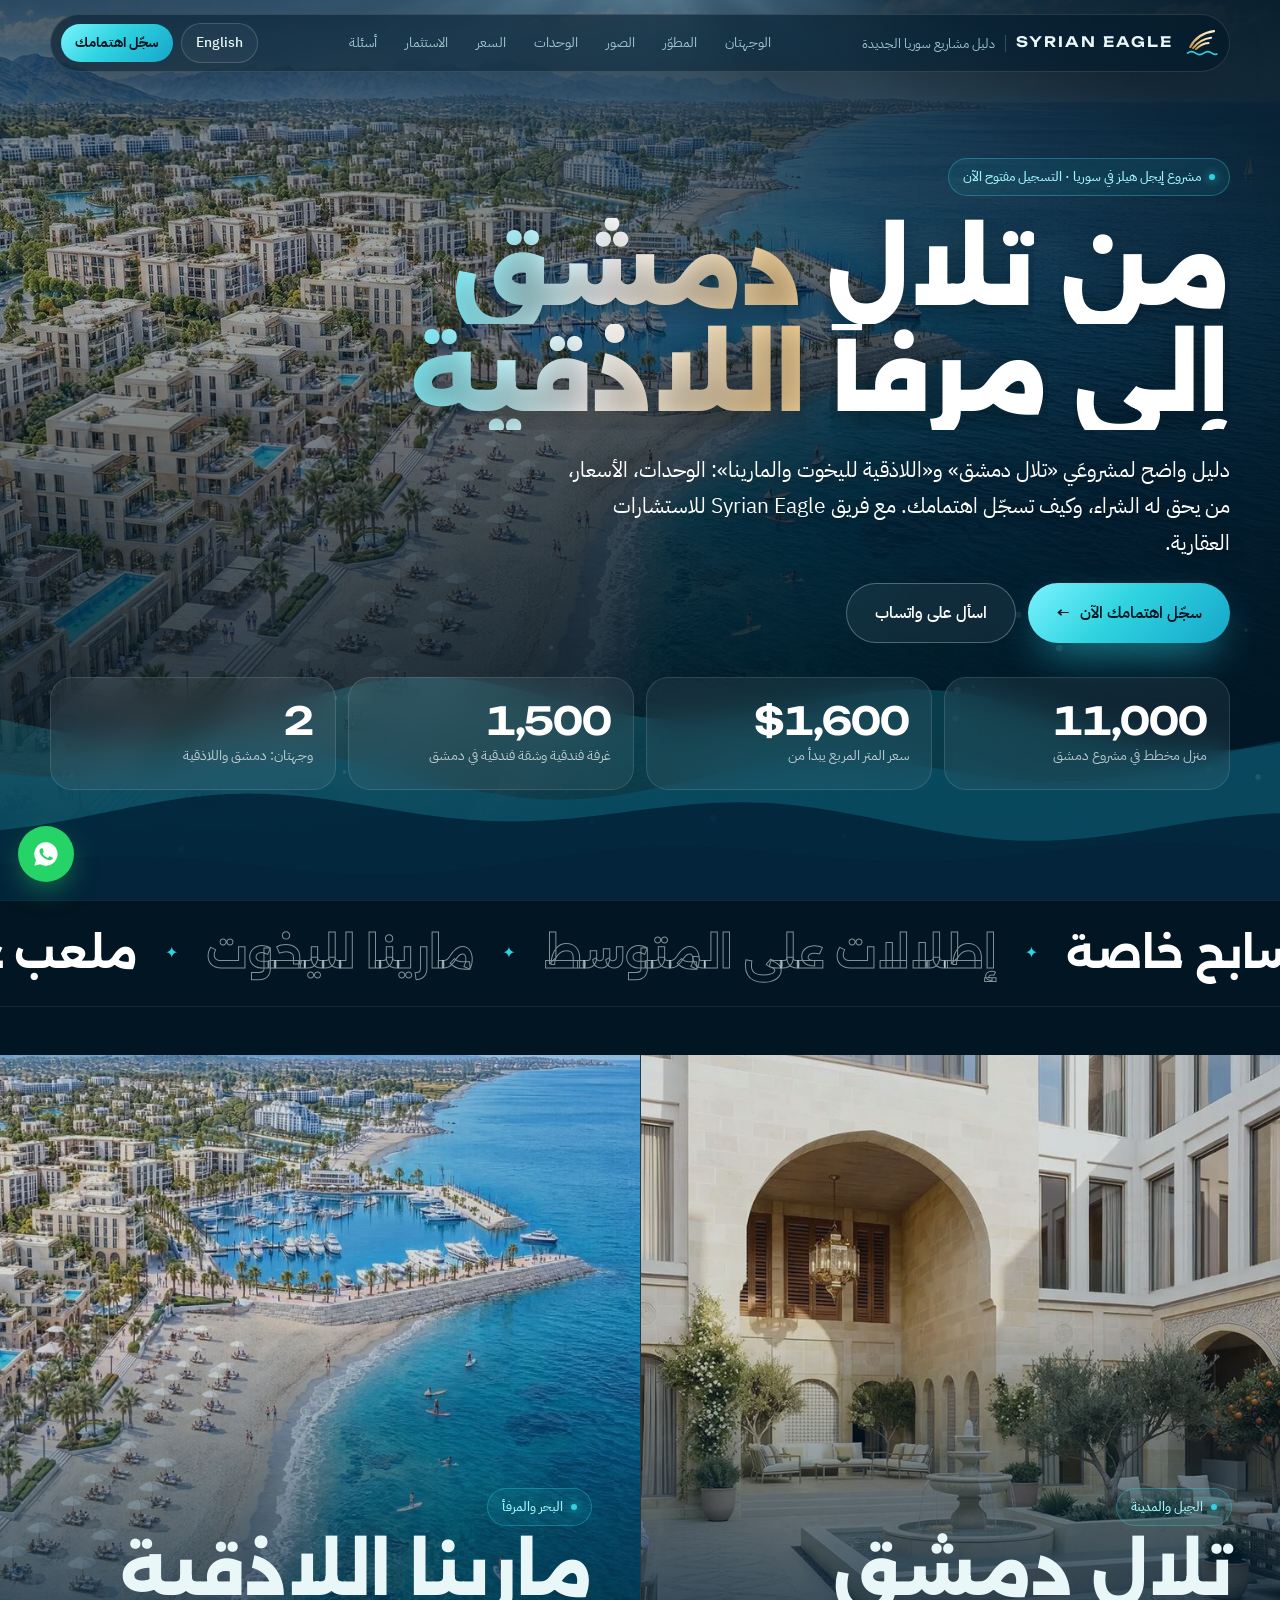
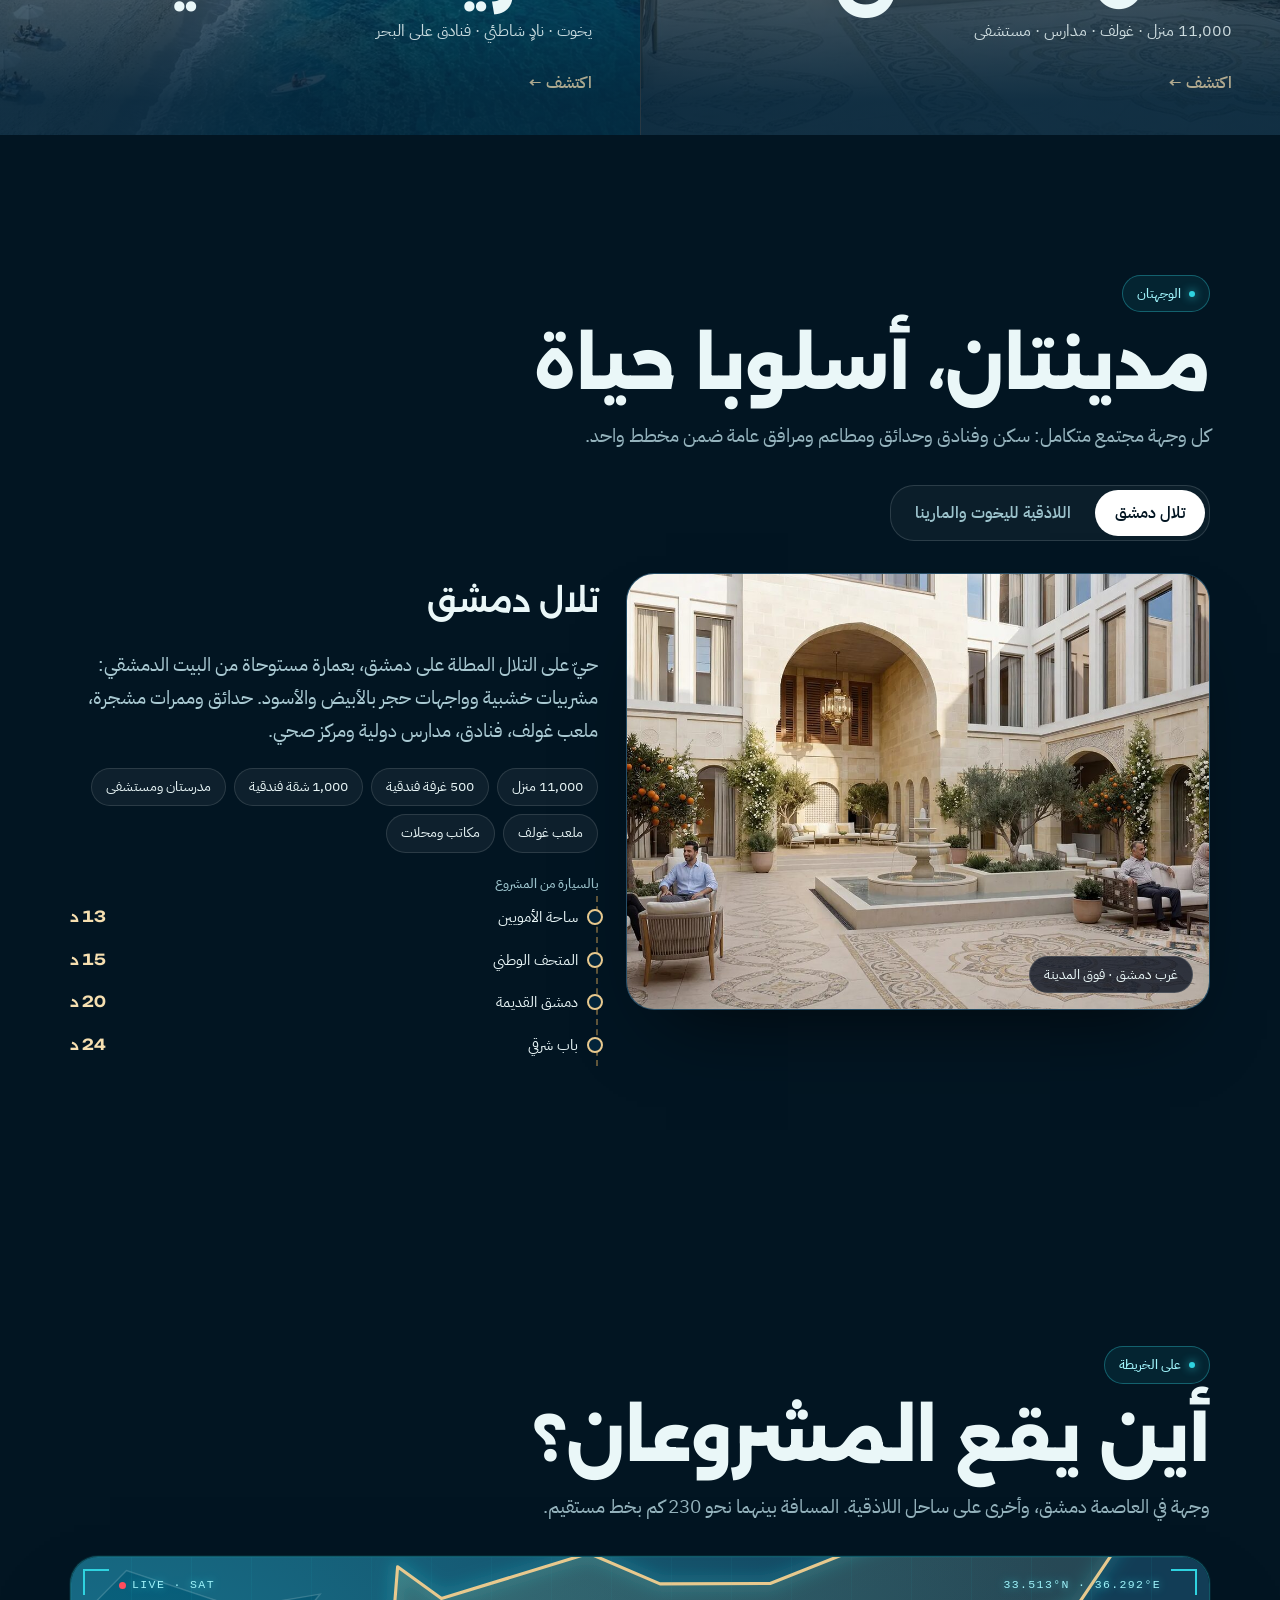
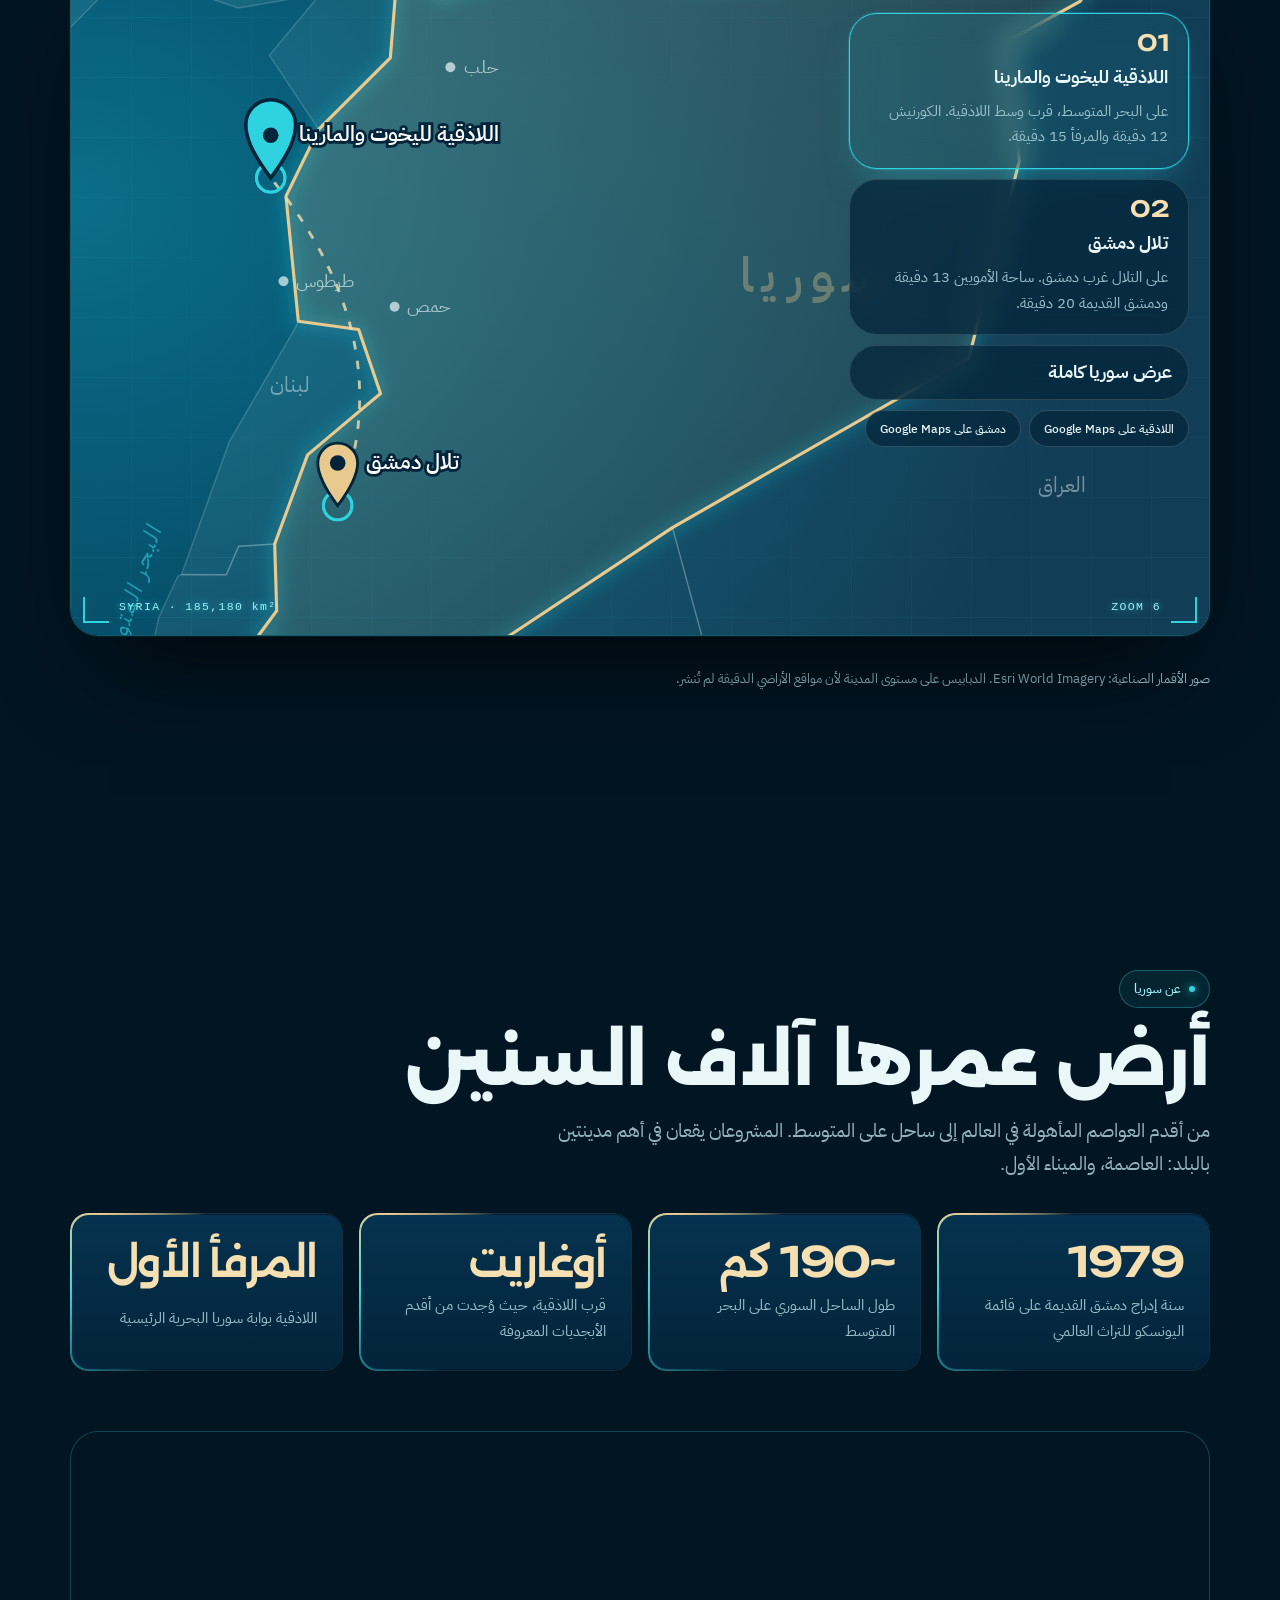
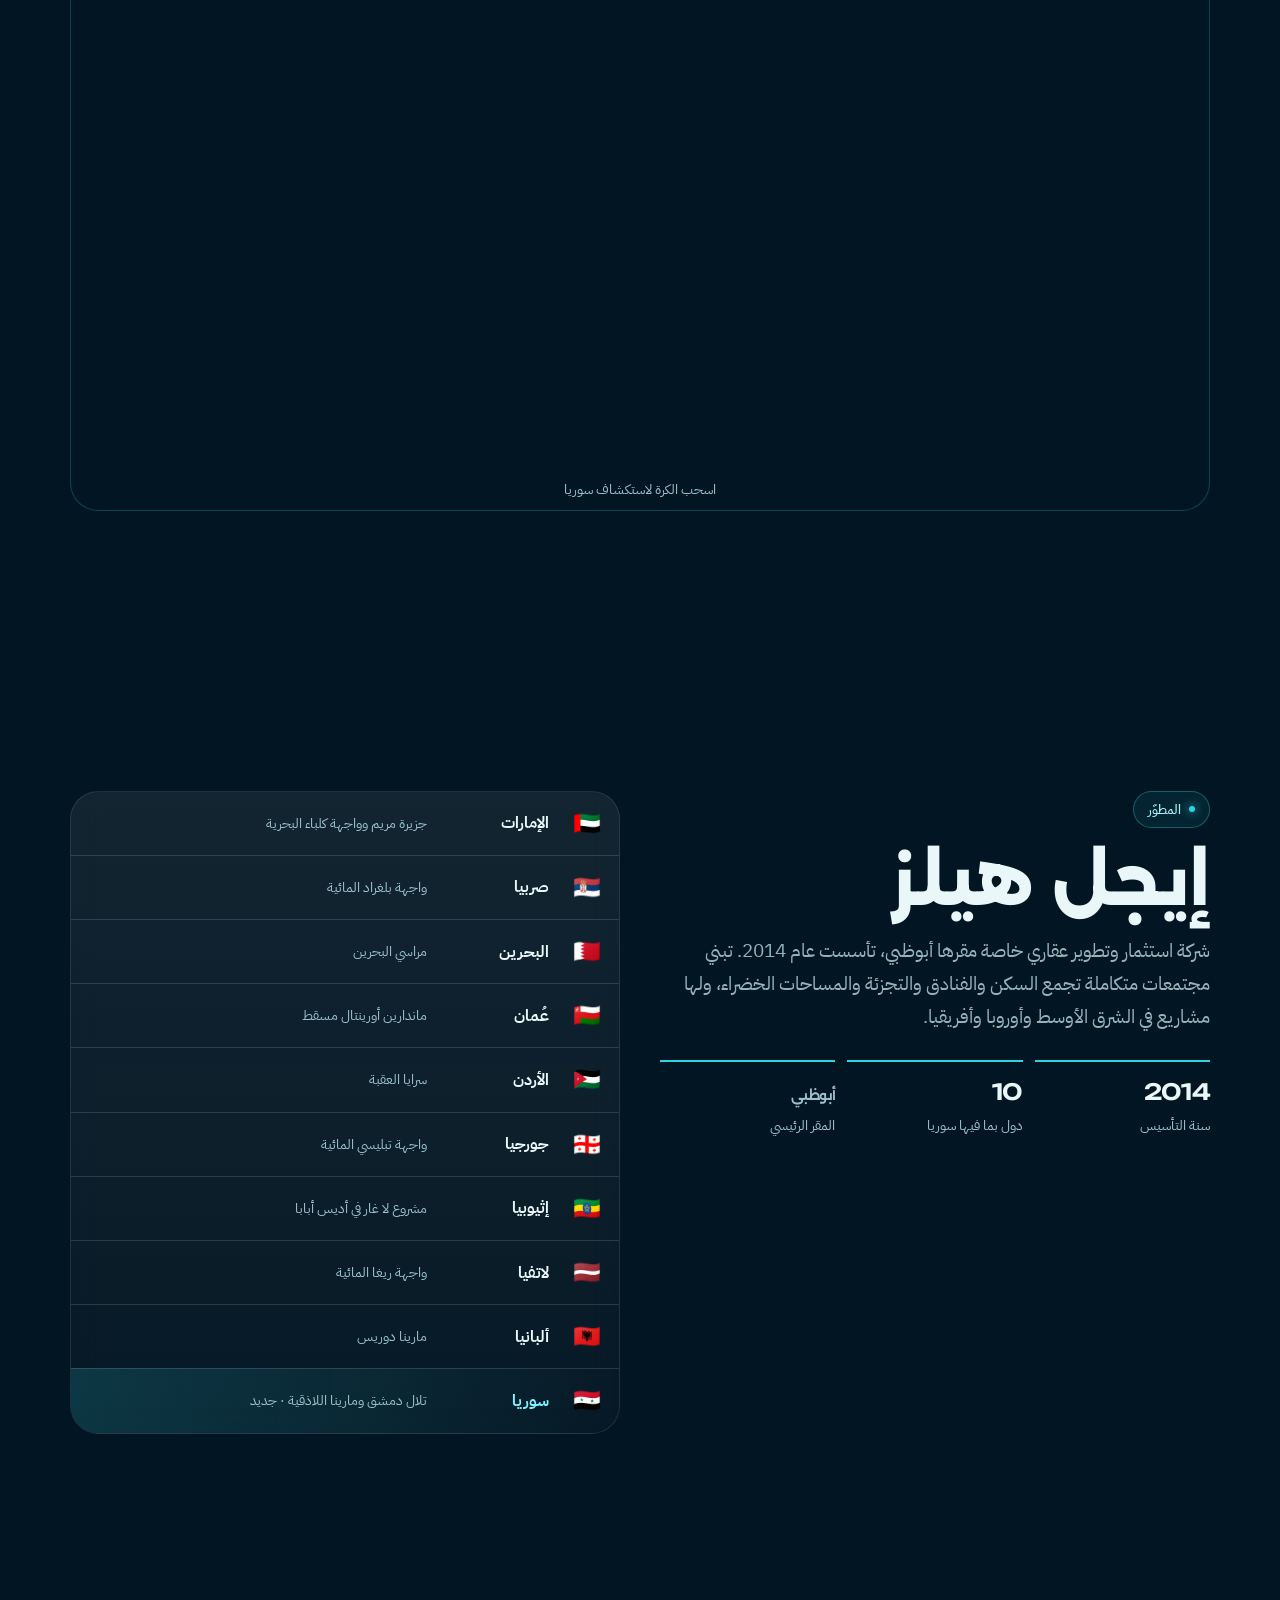
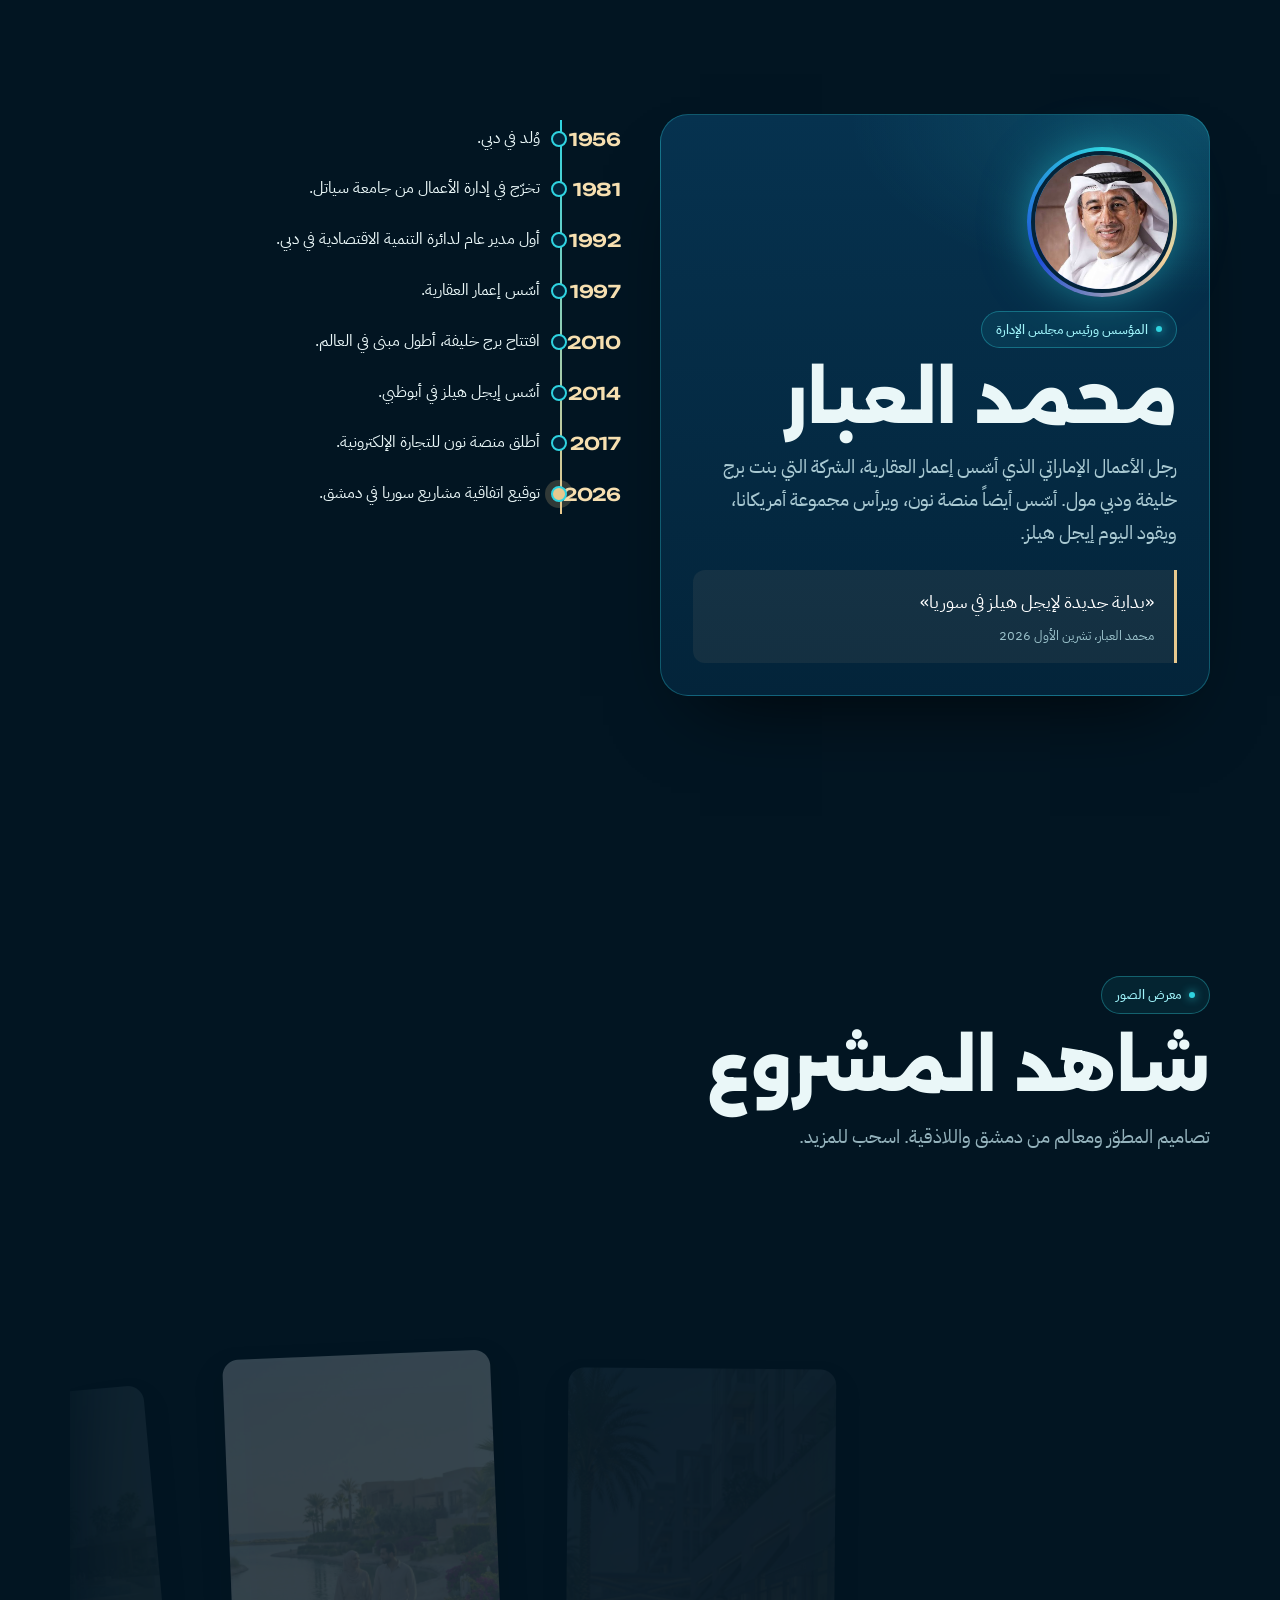
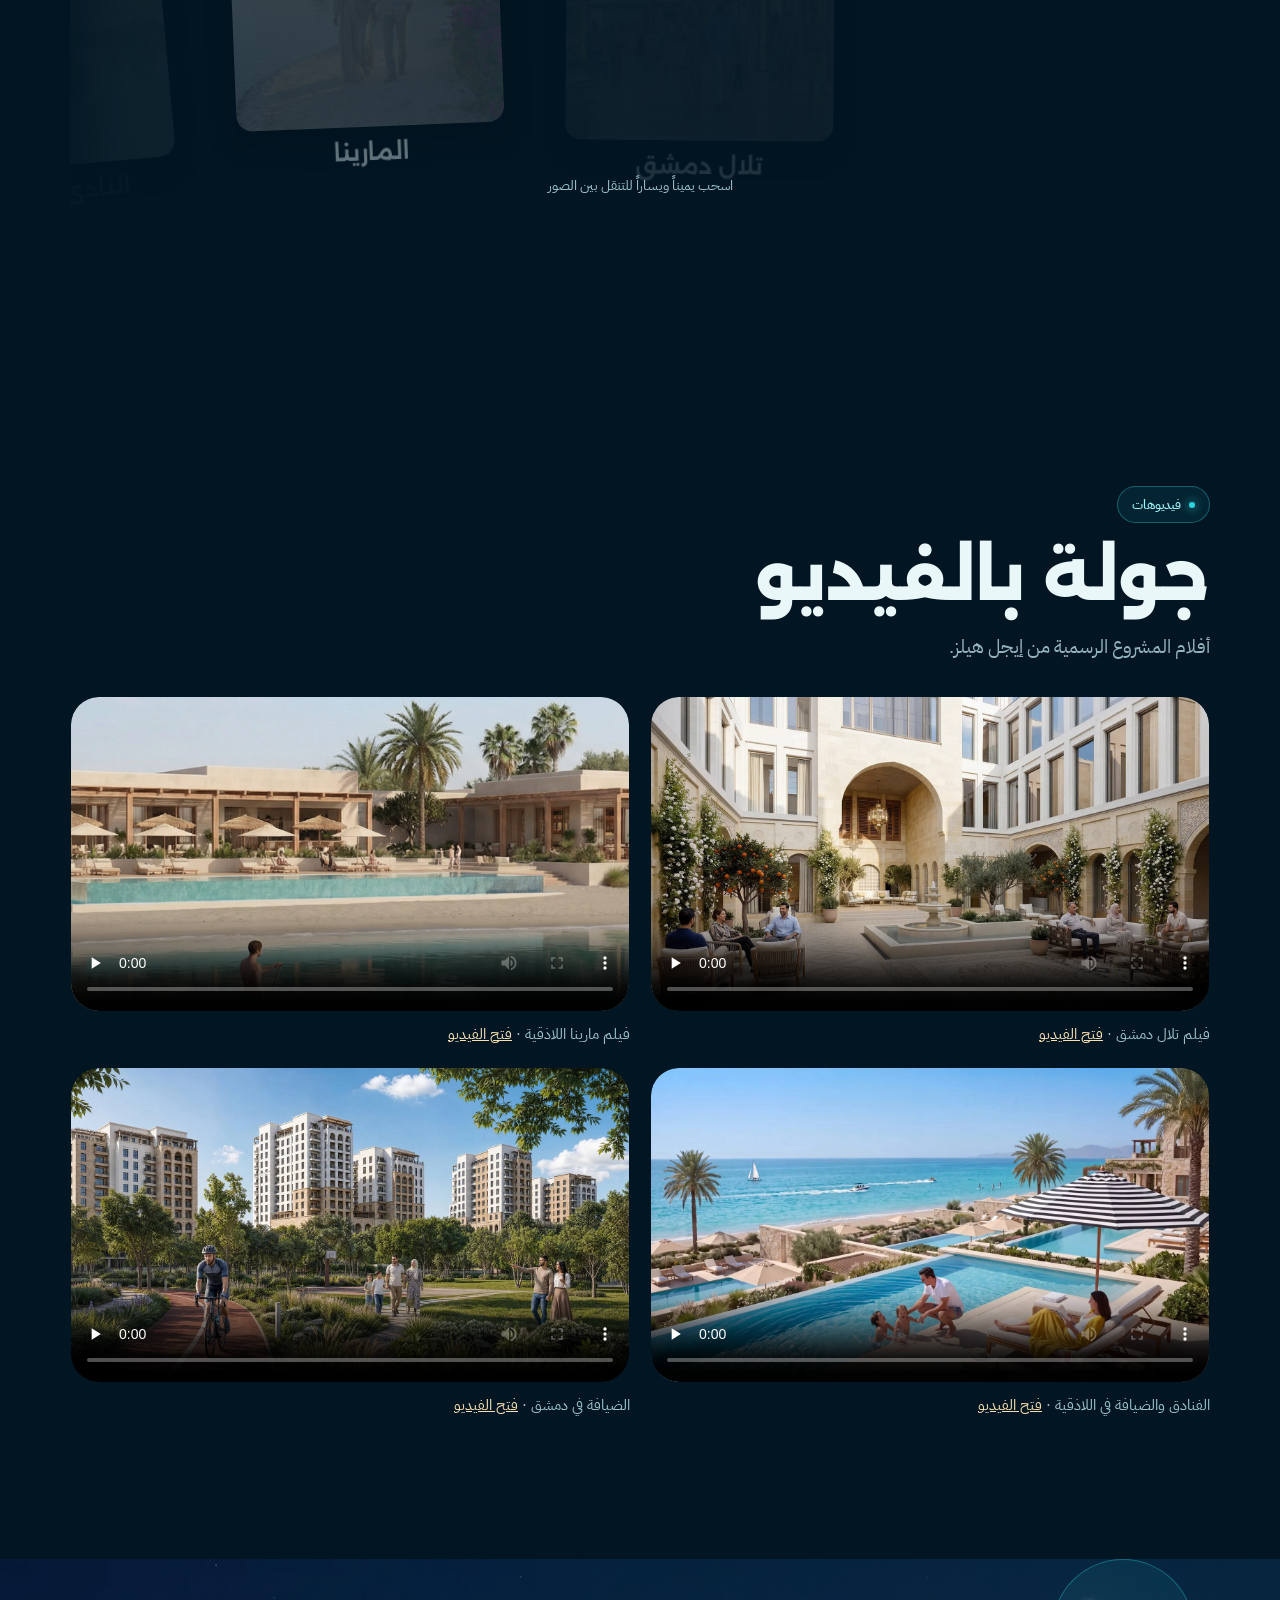
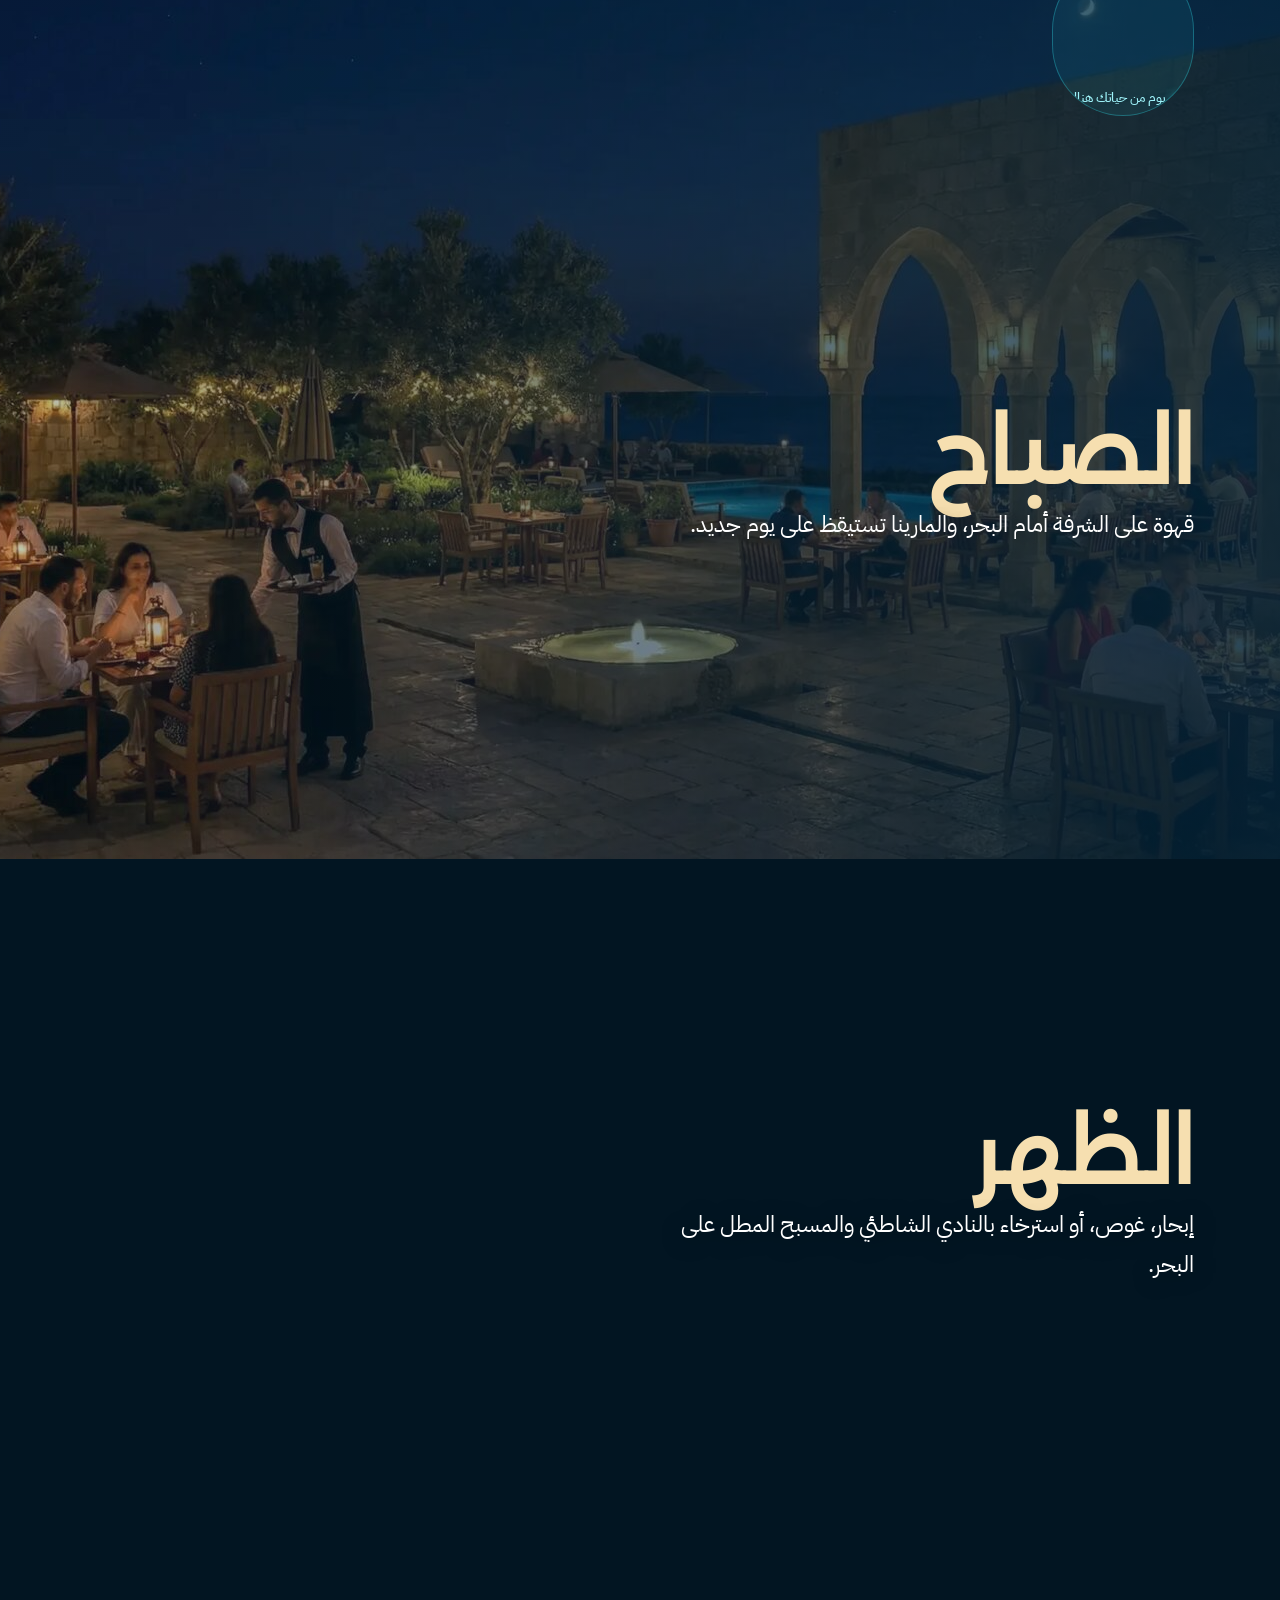
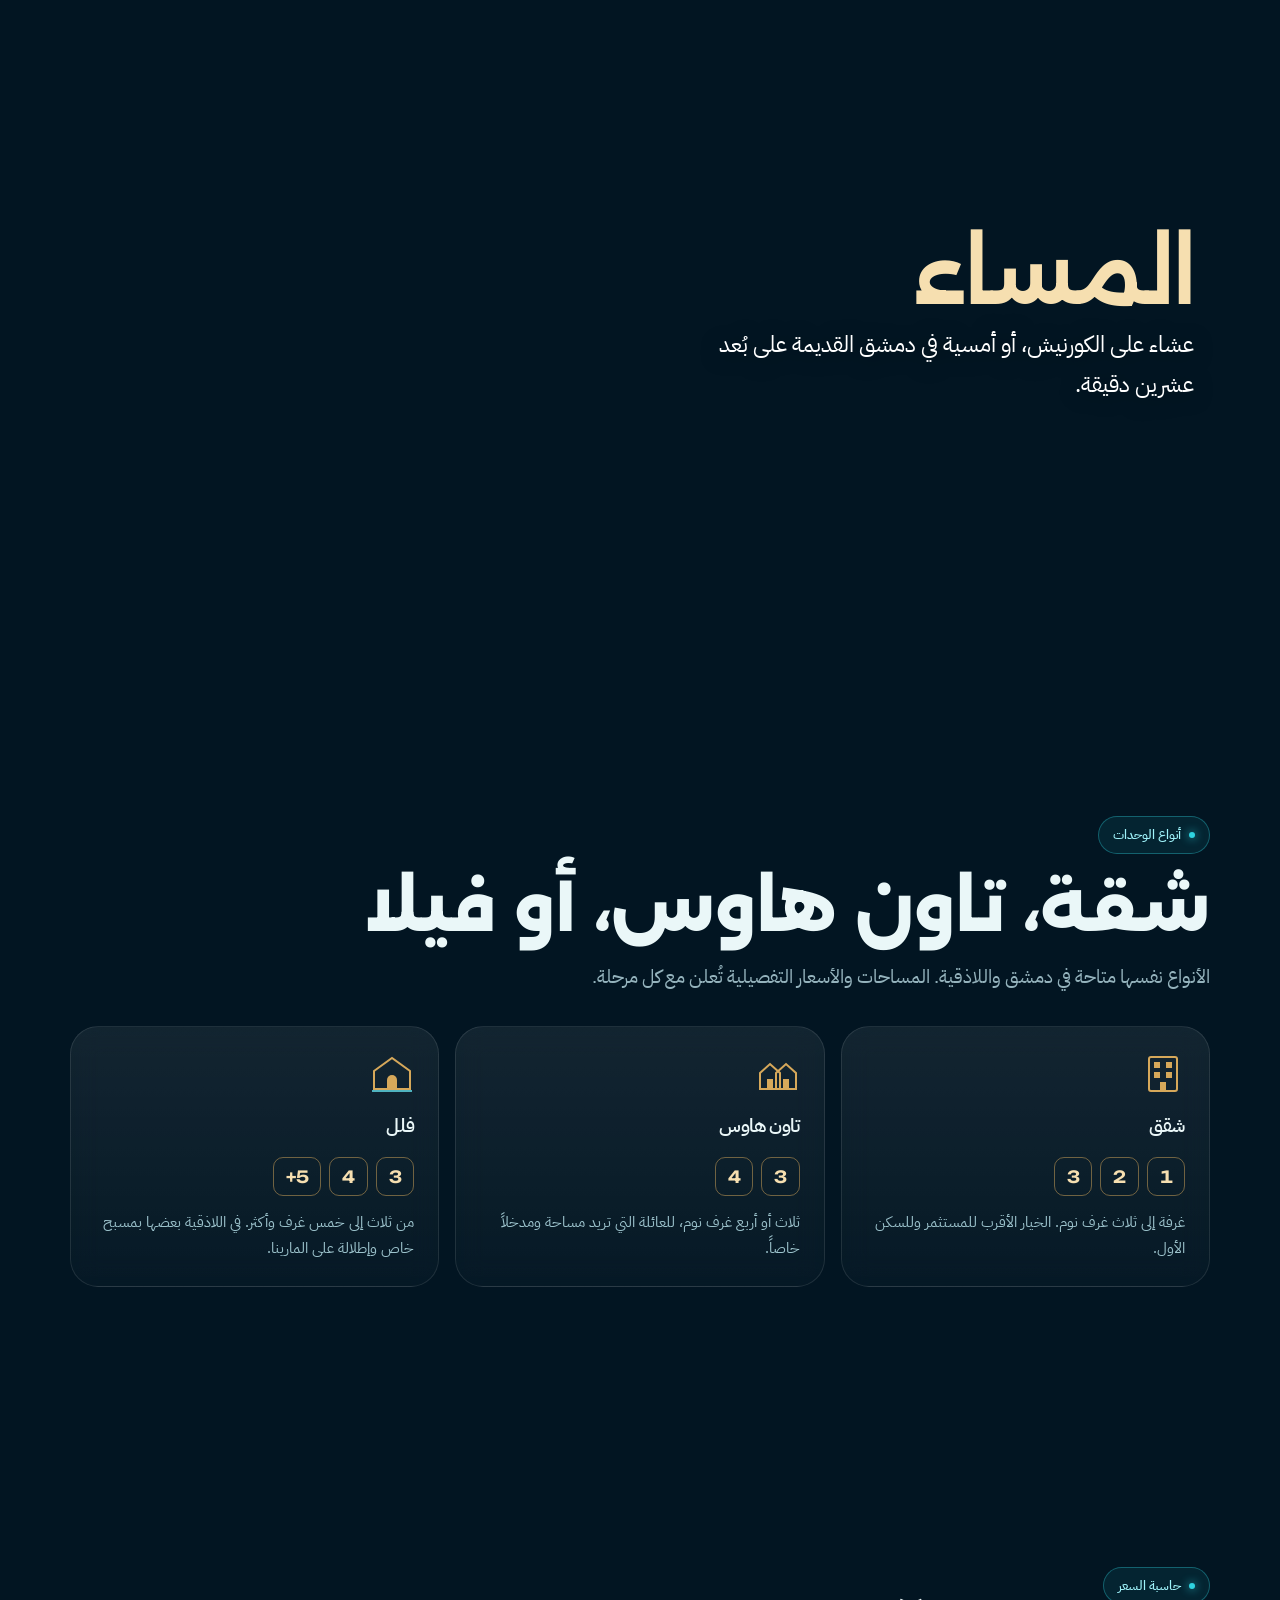
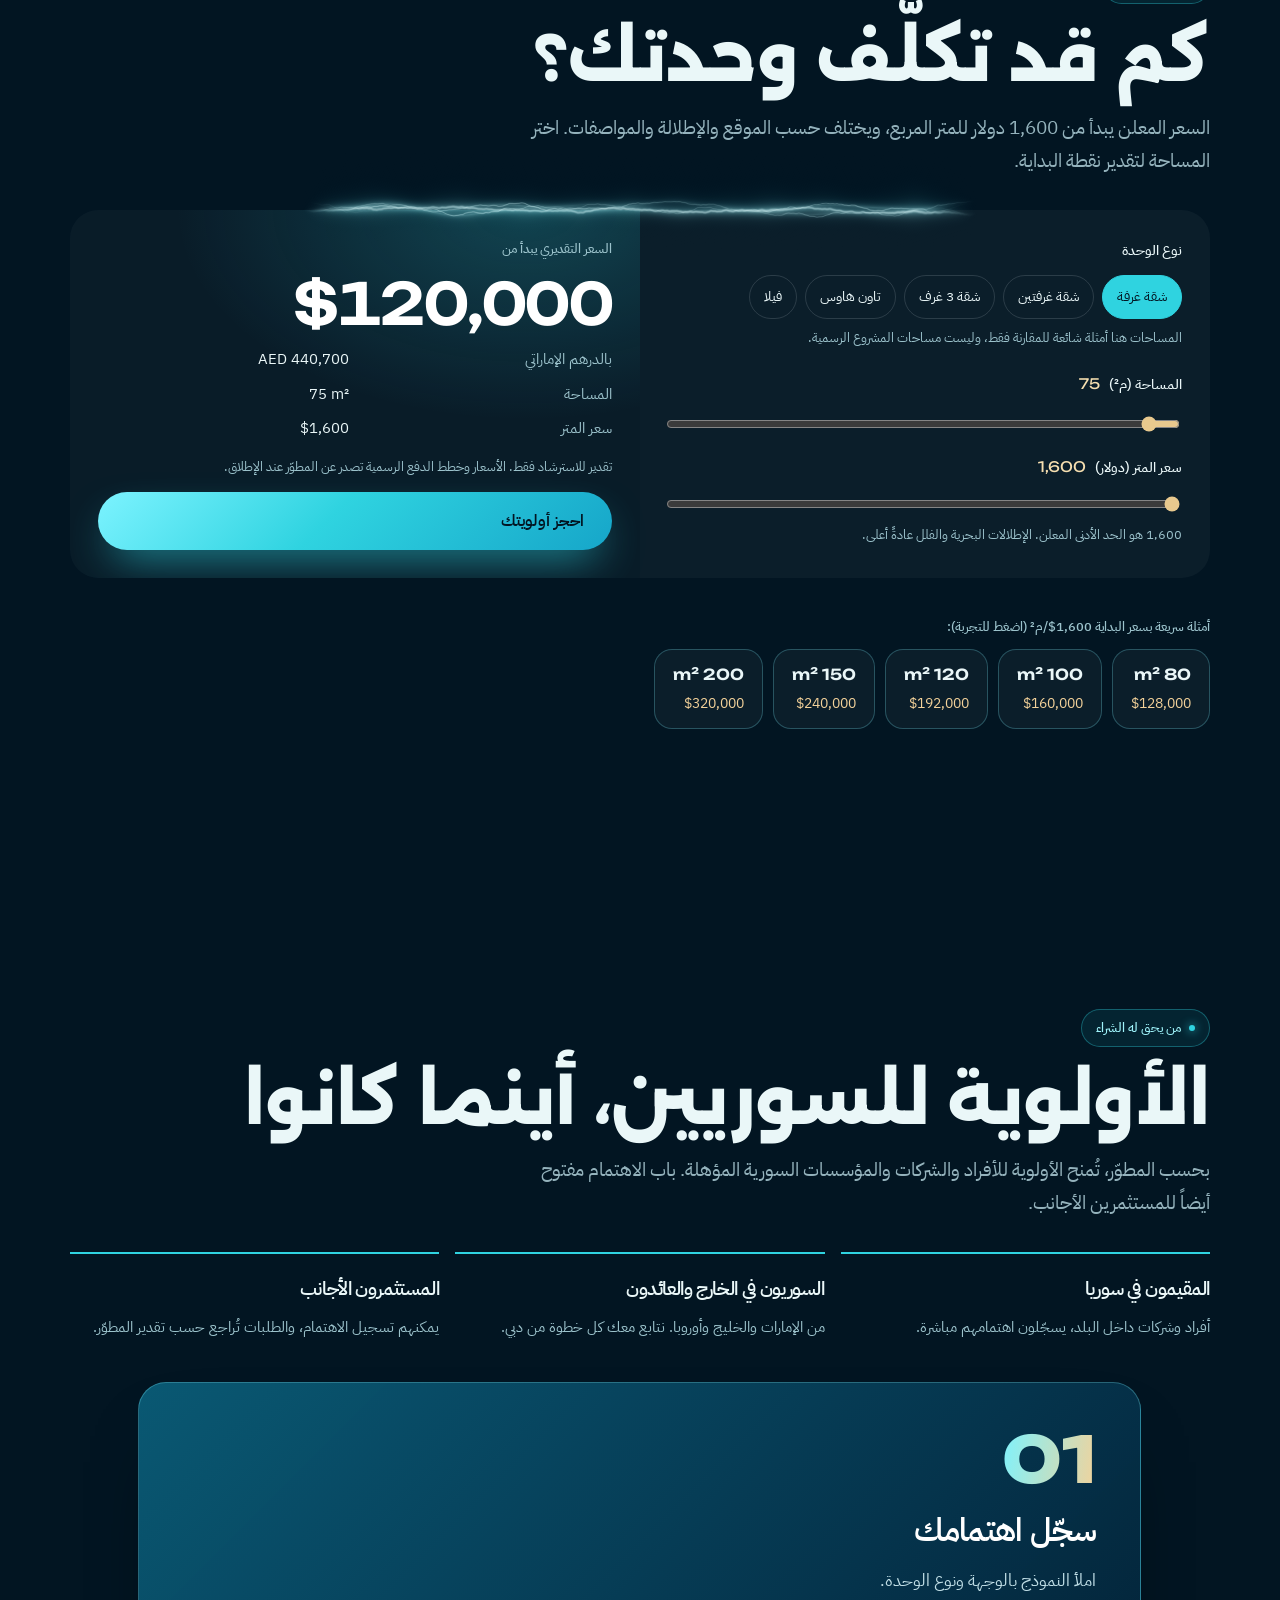
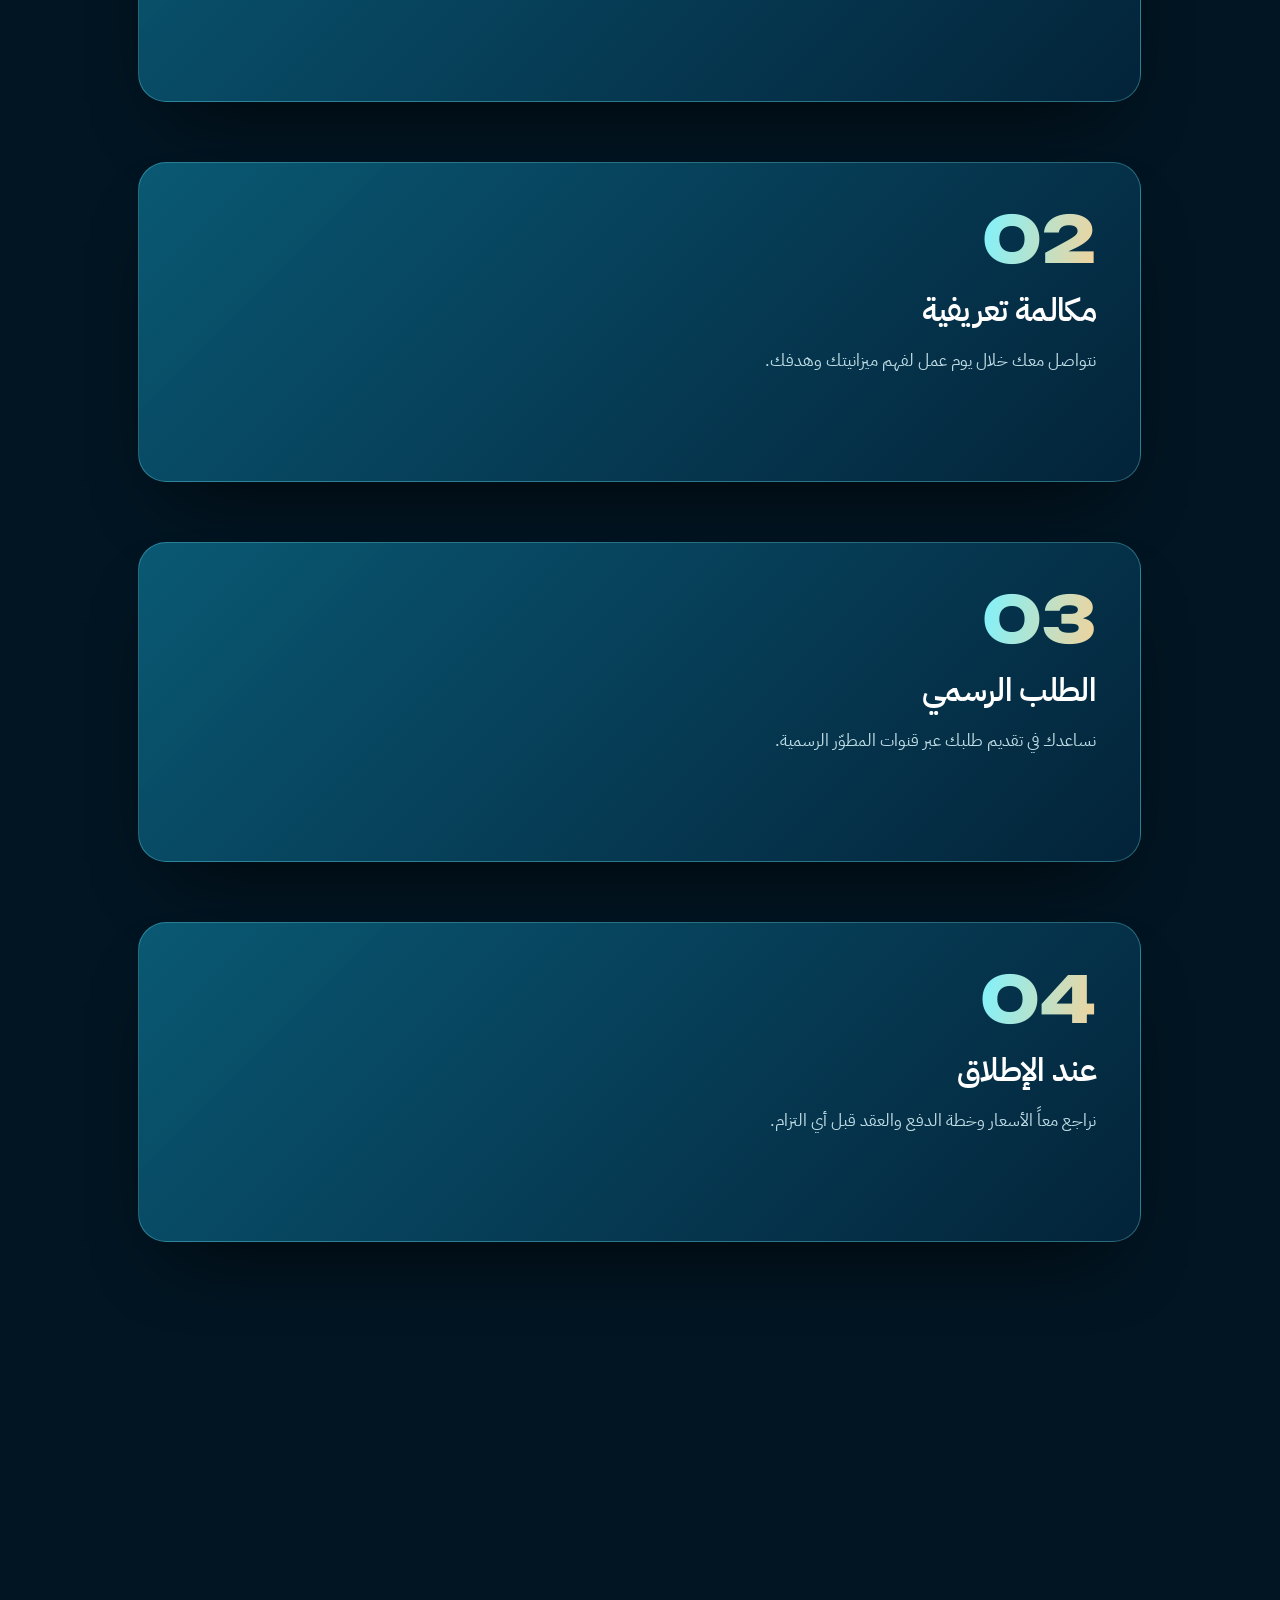
==== commit fdd38ce5: "Syrian Eagle: new logo, company voice, remove personal name Co-Authored-By: Claude Opus 5.5 <noreply" ====
--- a/eagle-hills-syria/index.html
+++ b/eagle-hills-syria/index.html
@@ -4,15 +4,16 @@
 <meta charset="utf-8">
 <meta name="viewport" content="width=device-width,initial-scale=1,viewport-fit=cover">
 <title>Syrian Eagle | دليل تلال دمشق ومارينا اللاذقية</title>
-<meta name="description" content="دليل مشروع إيجل هيلز سوريا: تلال دمشق واللاذقية لليخوت والمارينا، مع أحمد الجمال، مستشار عقاري.">
+<meta name="description" content="Syrian Eagle: دليل مستقل لمشروعي تلال دمشق واللاذقية لليخوت والمارينا. الأسعار، الوحدات، الخريطة، وكيف تسجّل اهتمامك.">
 <meta property="og:title" content="Syrian Eagle · تلال دمشق ومارينا اللاذقية">
-<meta property="og:description" content="الأسعار، الوحدات، الخريطة، وكيف تسجّل اهتمامك. مع أحمد الجمال.">
+<meta property="og:description" content="الأسعار، الوحدات، الخريطة، وكيف تسجّل اهتمامك. من Syrian Eagle للاستشارات العقارية.">
 <meta property="og:image" content="https://ahmadsaljamal.github.io/ahmad-website/eagle-hills-syria/media/hero-latakia.jpg">
 <meta property="og:url" content="https://ahmadsaljamal.github.io/ahmad-website/eagle-hills-syria/">
 <meta property="og:type" content="website">
 <meta name="twitter:card" content="summary_large_image">
 <link rel="canonical" href="https://ahmadsaljamal.github.io/ahmad-website/eagle-hills-syria/">
-<script type="application/ld+json">{"@context": "https://schema.org", "@type": "RealEstateAgent", "name": "Ahmad Sami Al Jamal", "alternateName": "أحمد الجمال", "url": "https://ahmadsaljamal.github.io/ahmad-website/", "telephone": "+971555550035", "email": "ahmadsamialjamal@gmail.com", "areaServed": ["Dubai", "Syria", "Damascus", "Latakia"], "address": {"@type": "PostalAddress", "addressLocality": "Dubai", "addressCountry": "AE"}, "knowsLanguage": ["en", "ar"], "description": "Real estate advisor in Dubai: homes, offices, retail shops, off-plan projects and Golden Visa through property."}</script>
+<script type="application/ld+json">{"@context": "https://schema.org", "@type": "RealEstateAgent", "name": "Syrian Eagle", "url": "https://ahmadsaljamal.github.io/ahmad-website/eagle-hills-syria/", "logo": "https://ahmadsaljamal.github.io/ahmad-website/eagle-hills-syria/brand/logo.svg", "telephone": "+971555550035", "areaServed": ["Dubai", "Syria", "Damascus", "Latakia"], "address": {"@type": "PostalAddress", "addressLocality": "Dubai", "addressCountry": "AE"}, "knowsLanguage": ["ar", "en"]}</script>
+<link rel="icon" type="image/svg+xml" href="brand/mark.svg">
 <meta name="theme-color" content="#021522">
 <link rel="preconnect" href="https://fonts.googleapis.com">
 <link rel="preconnect" href="https://fonts.gstatic.com" crossorigin>
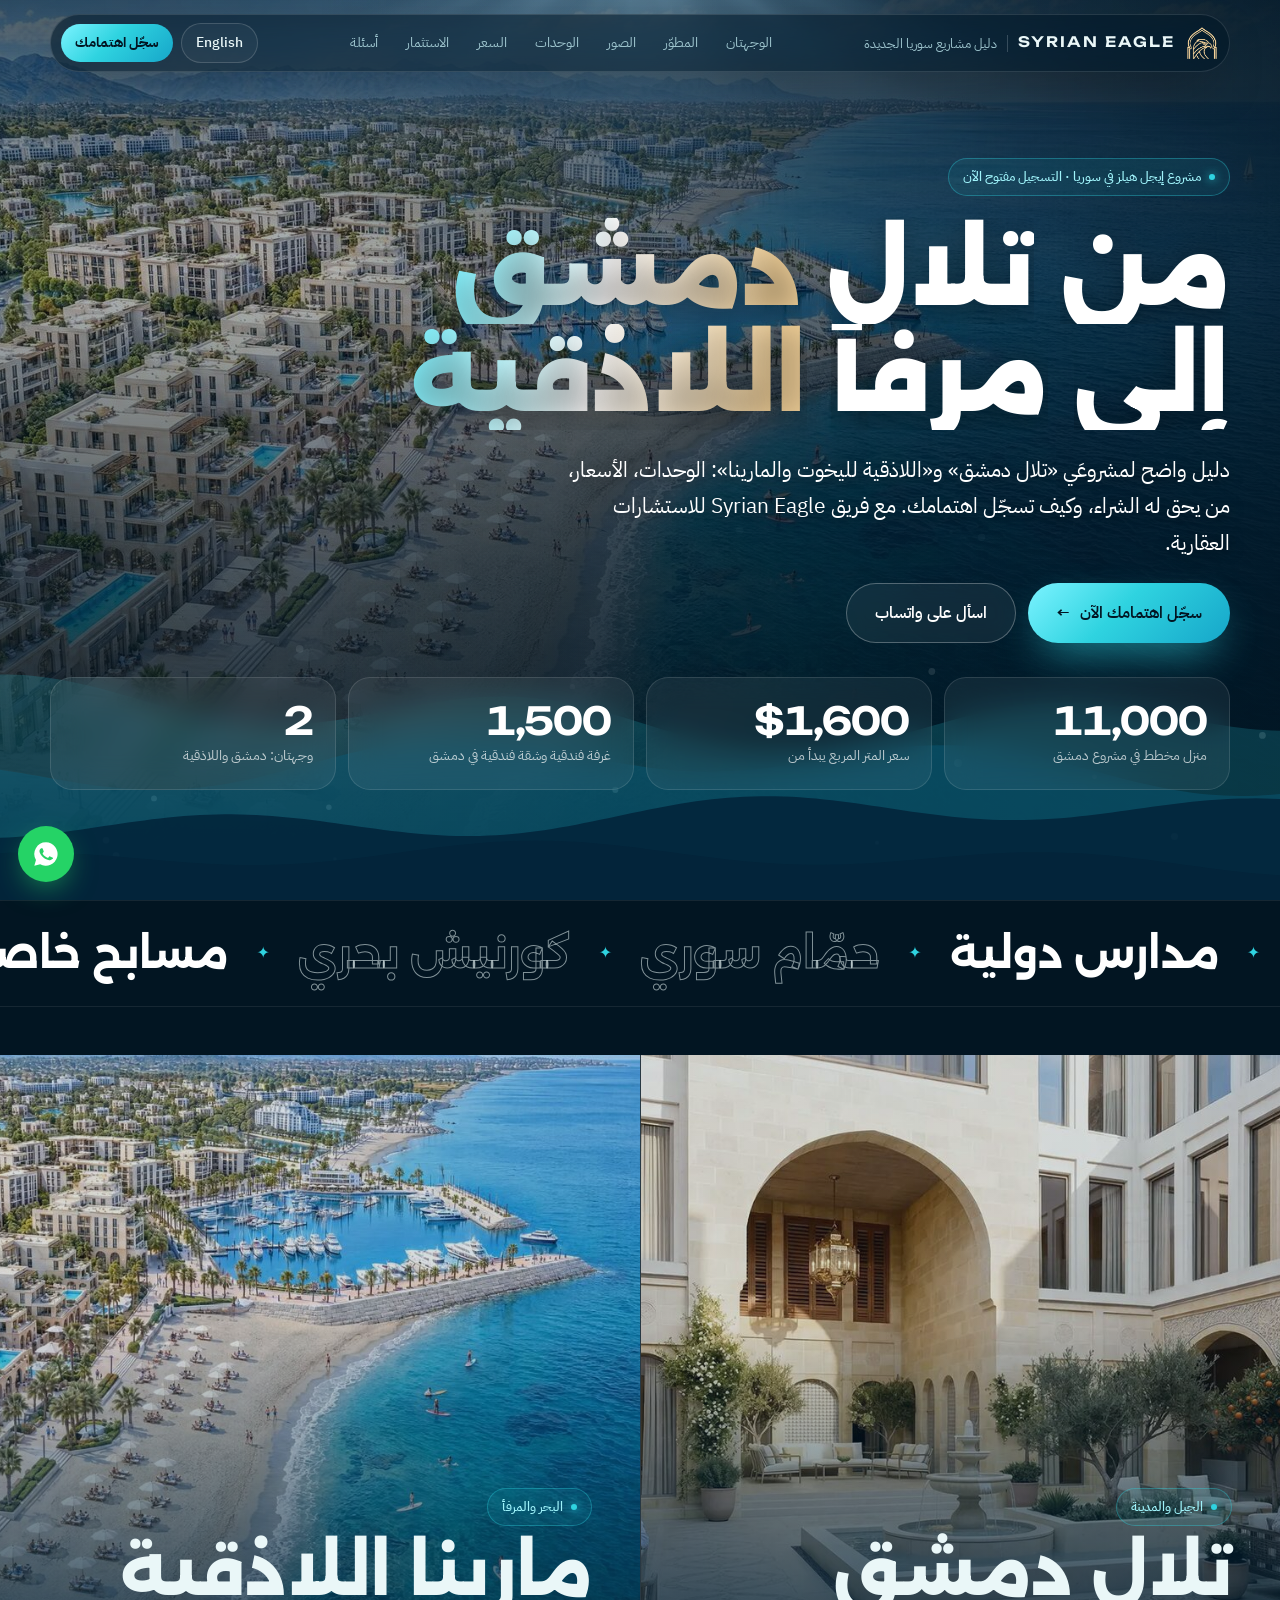
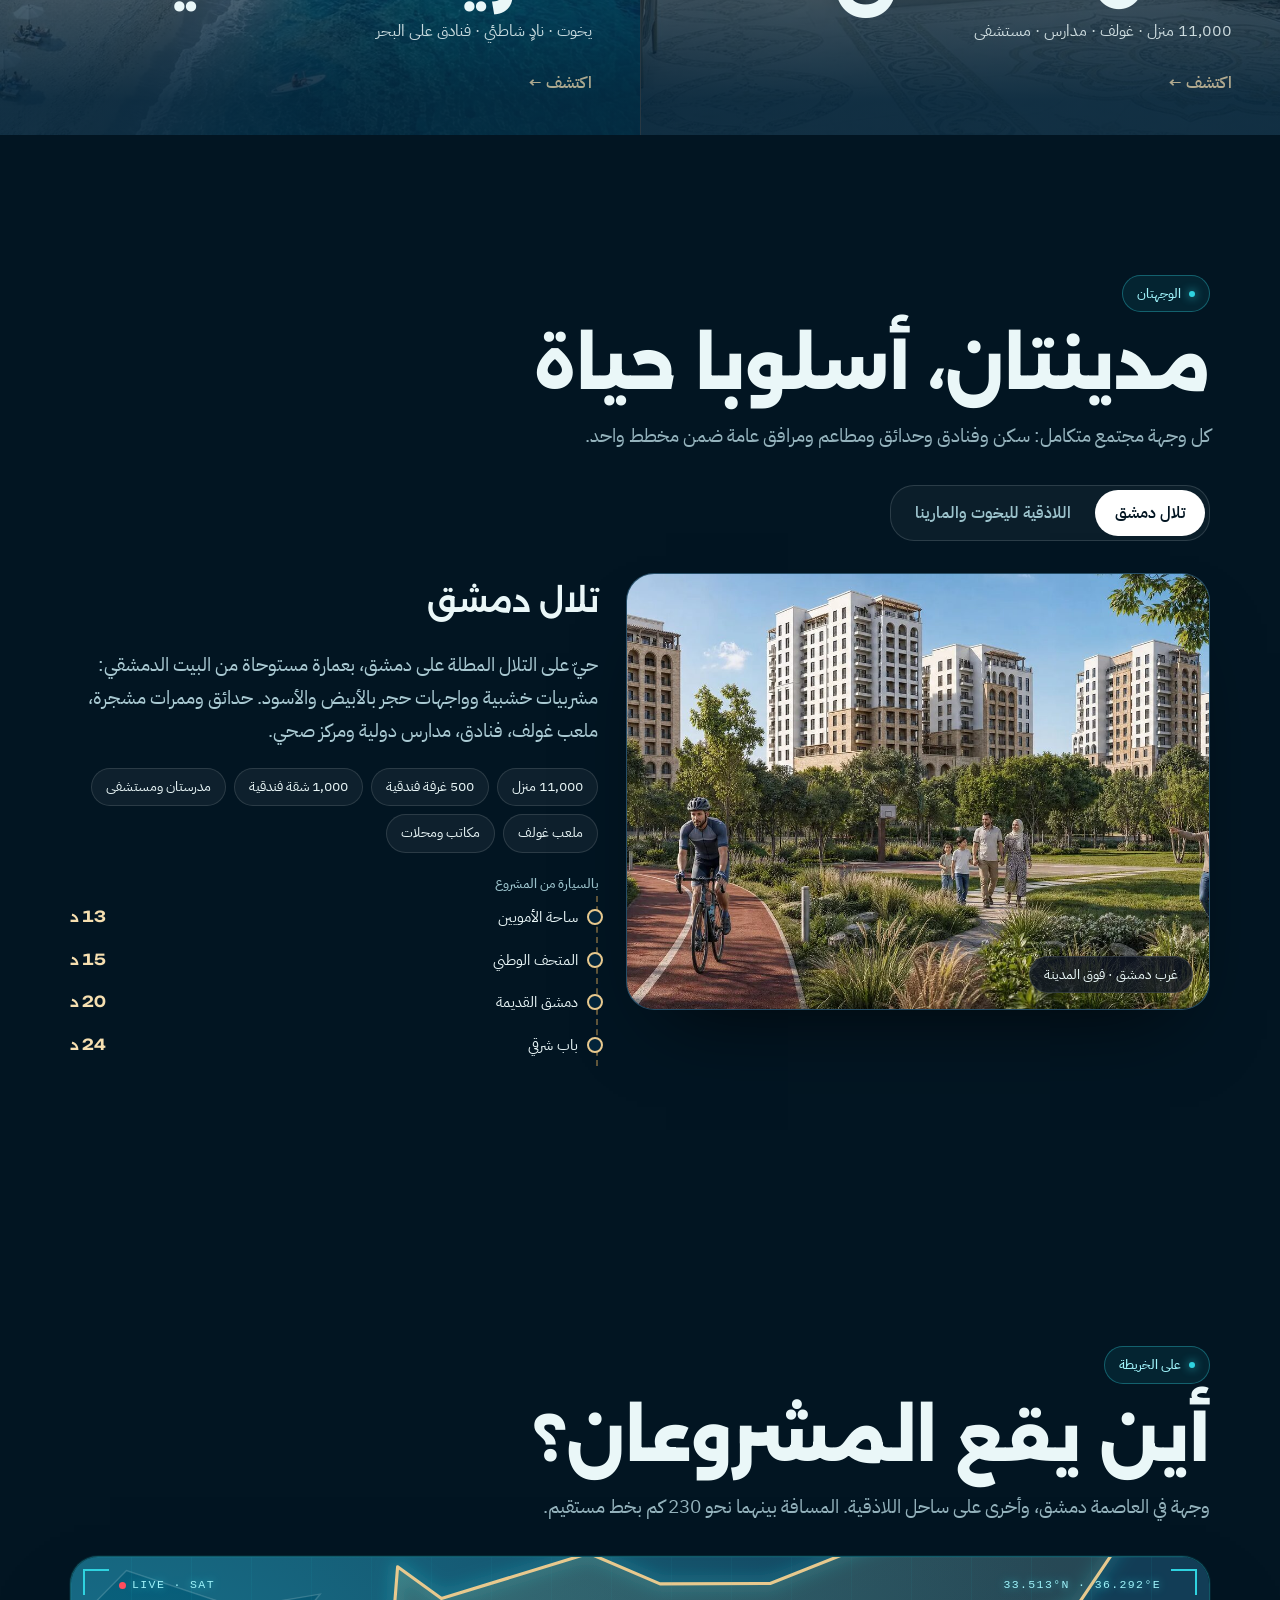
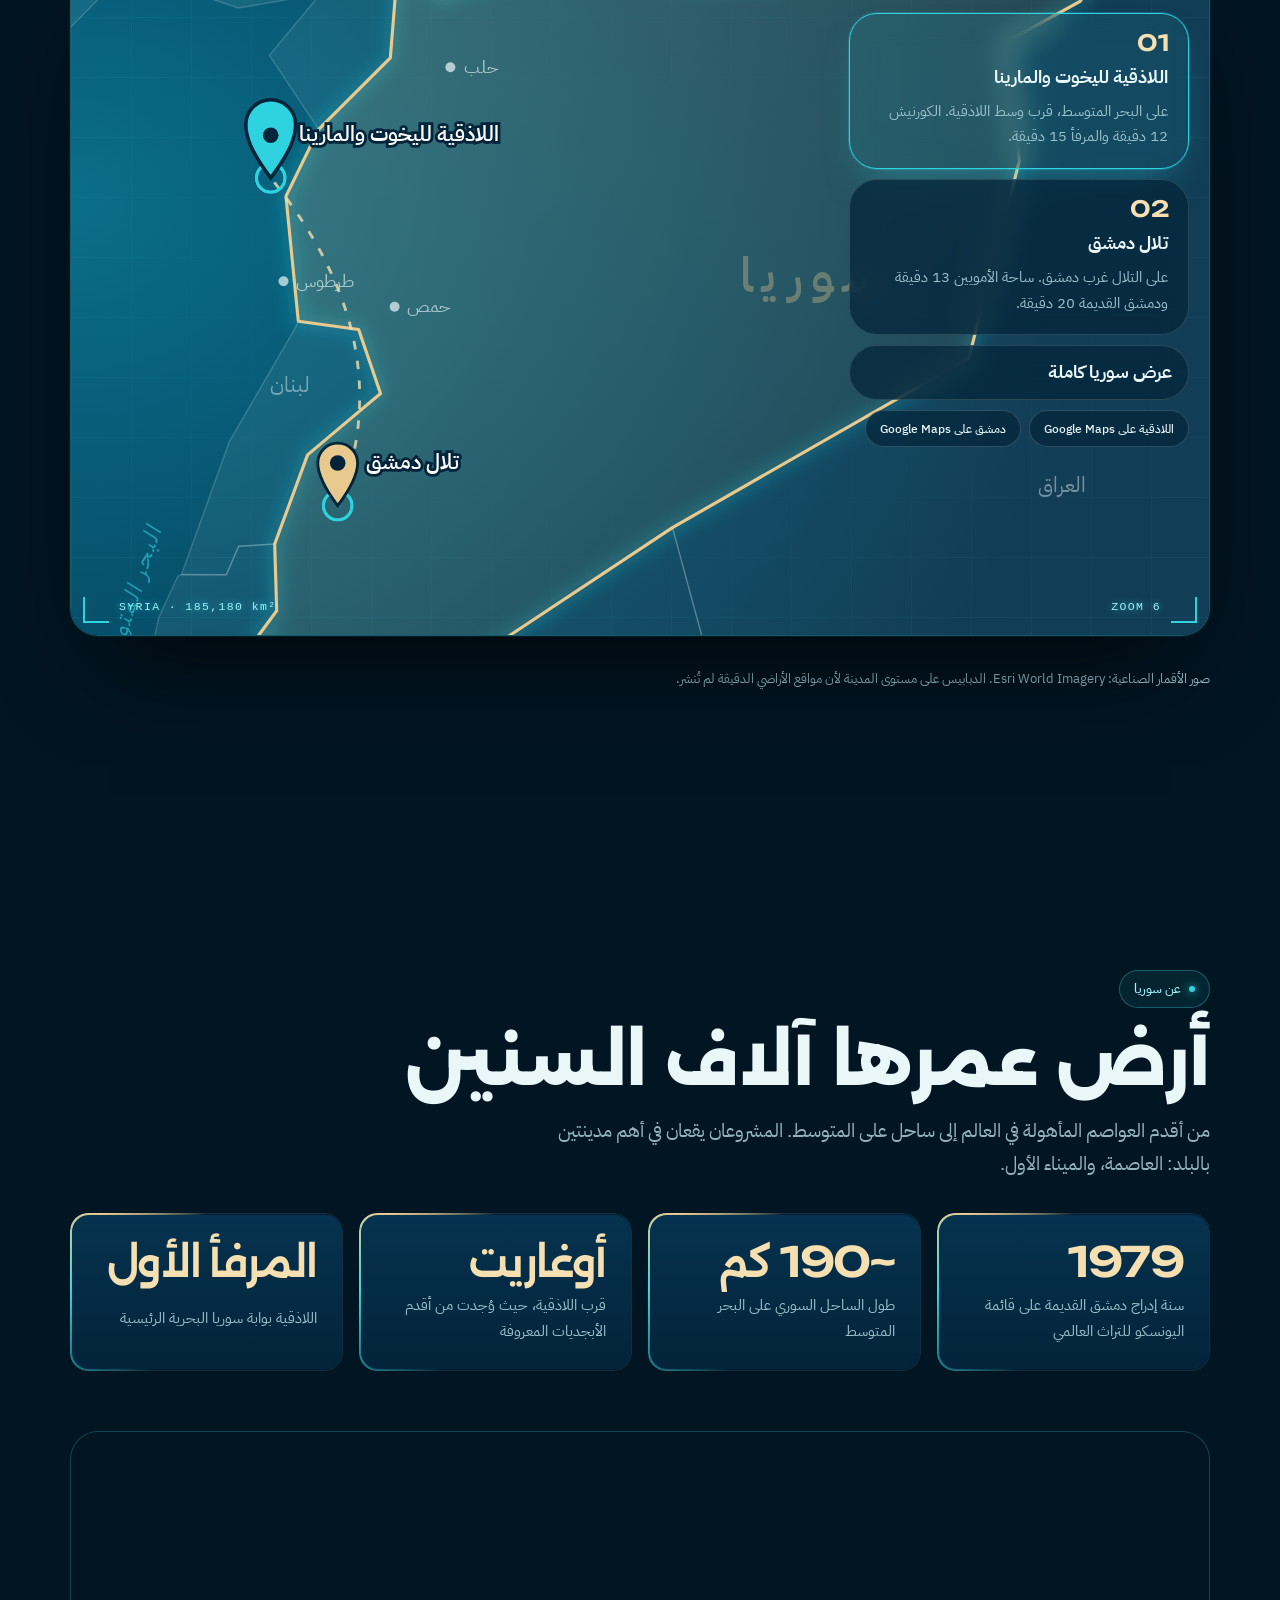
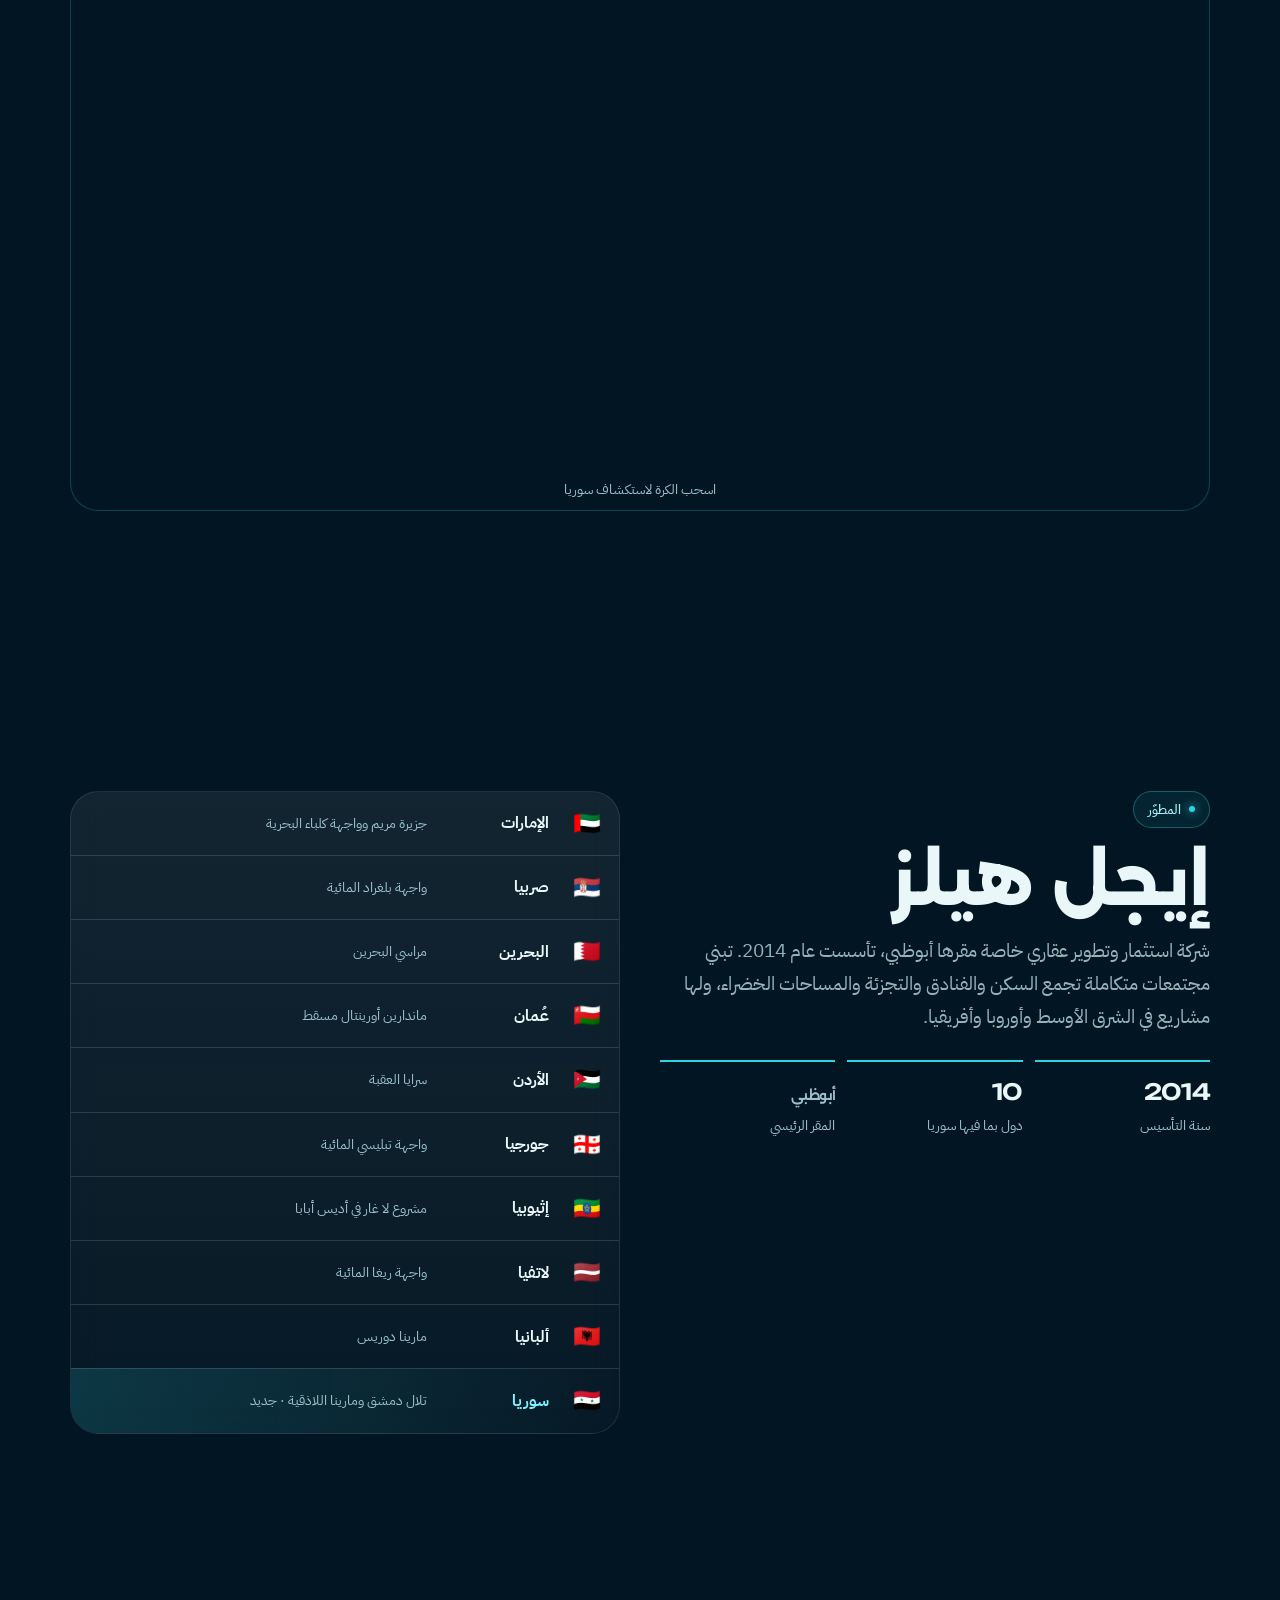
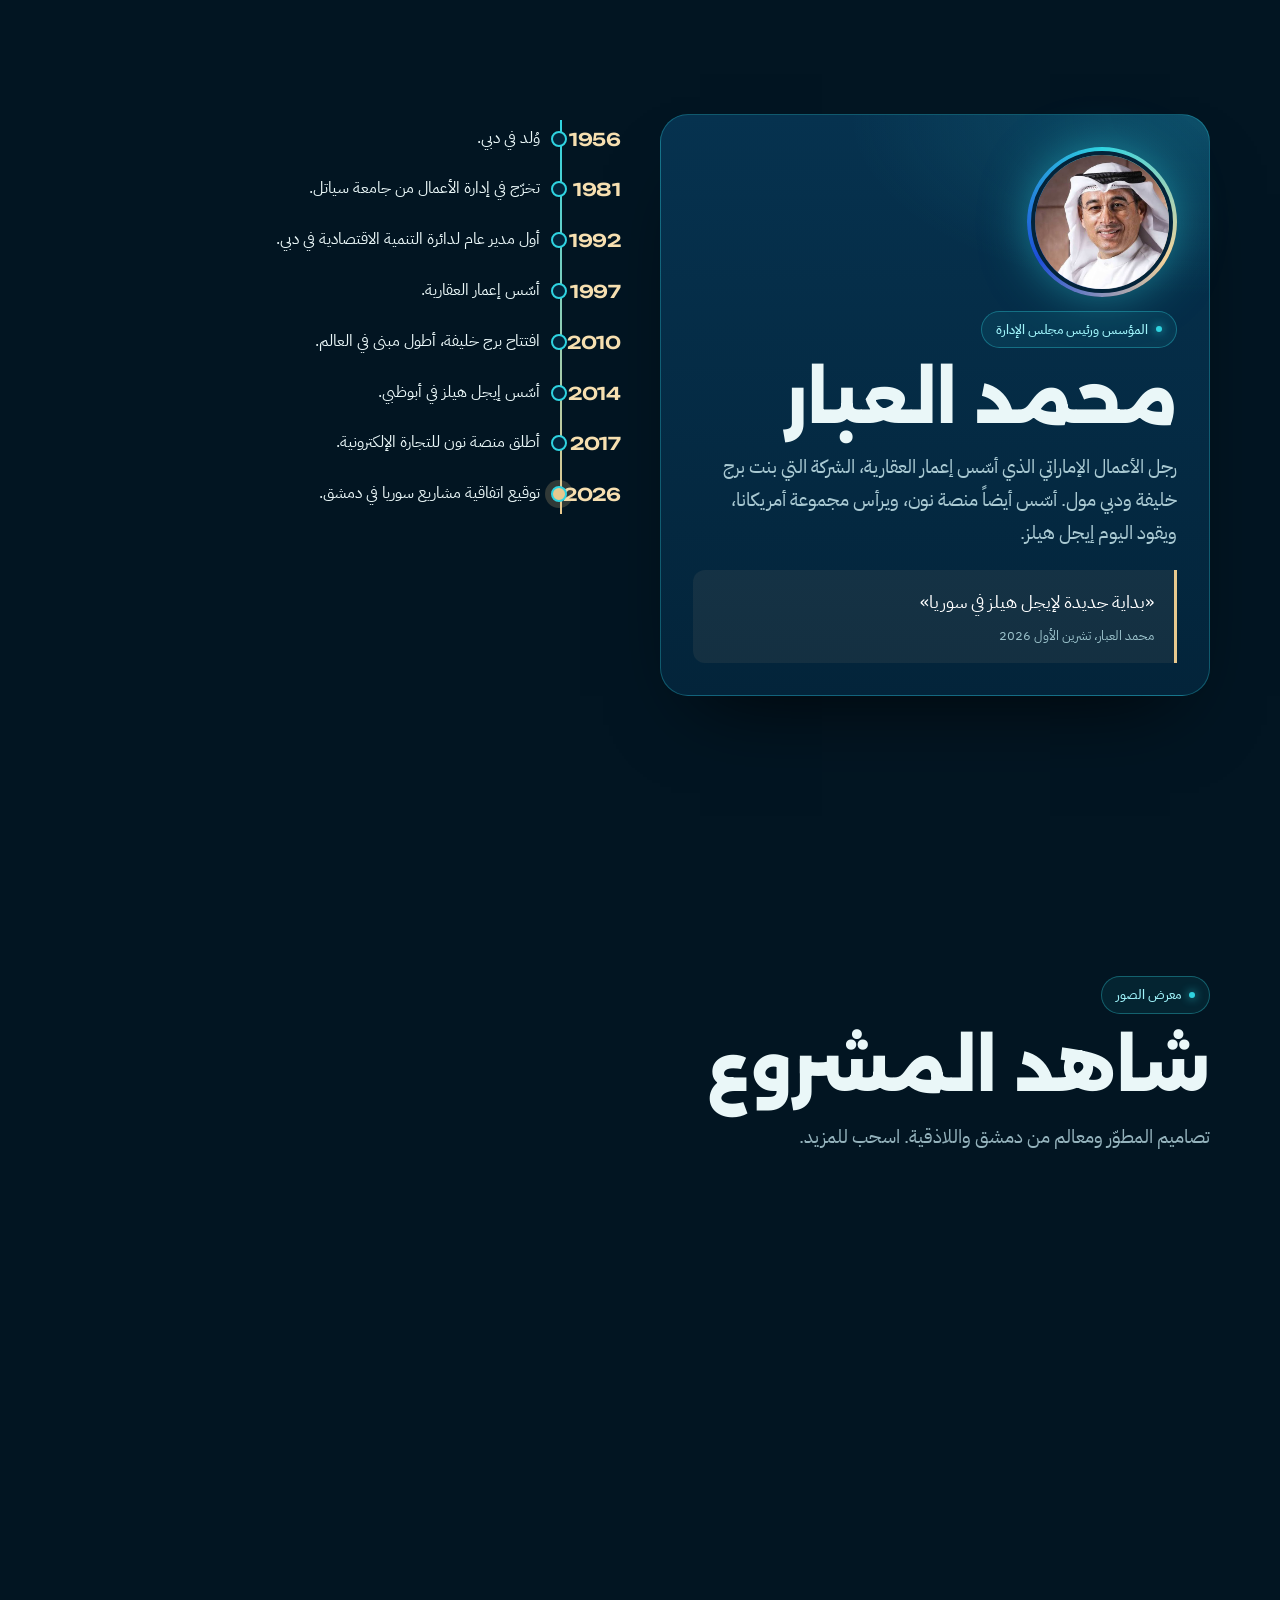
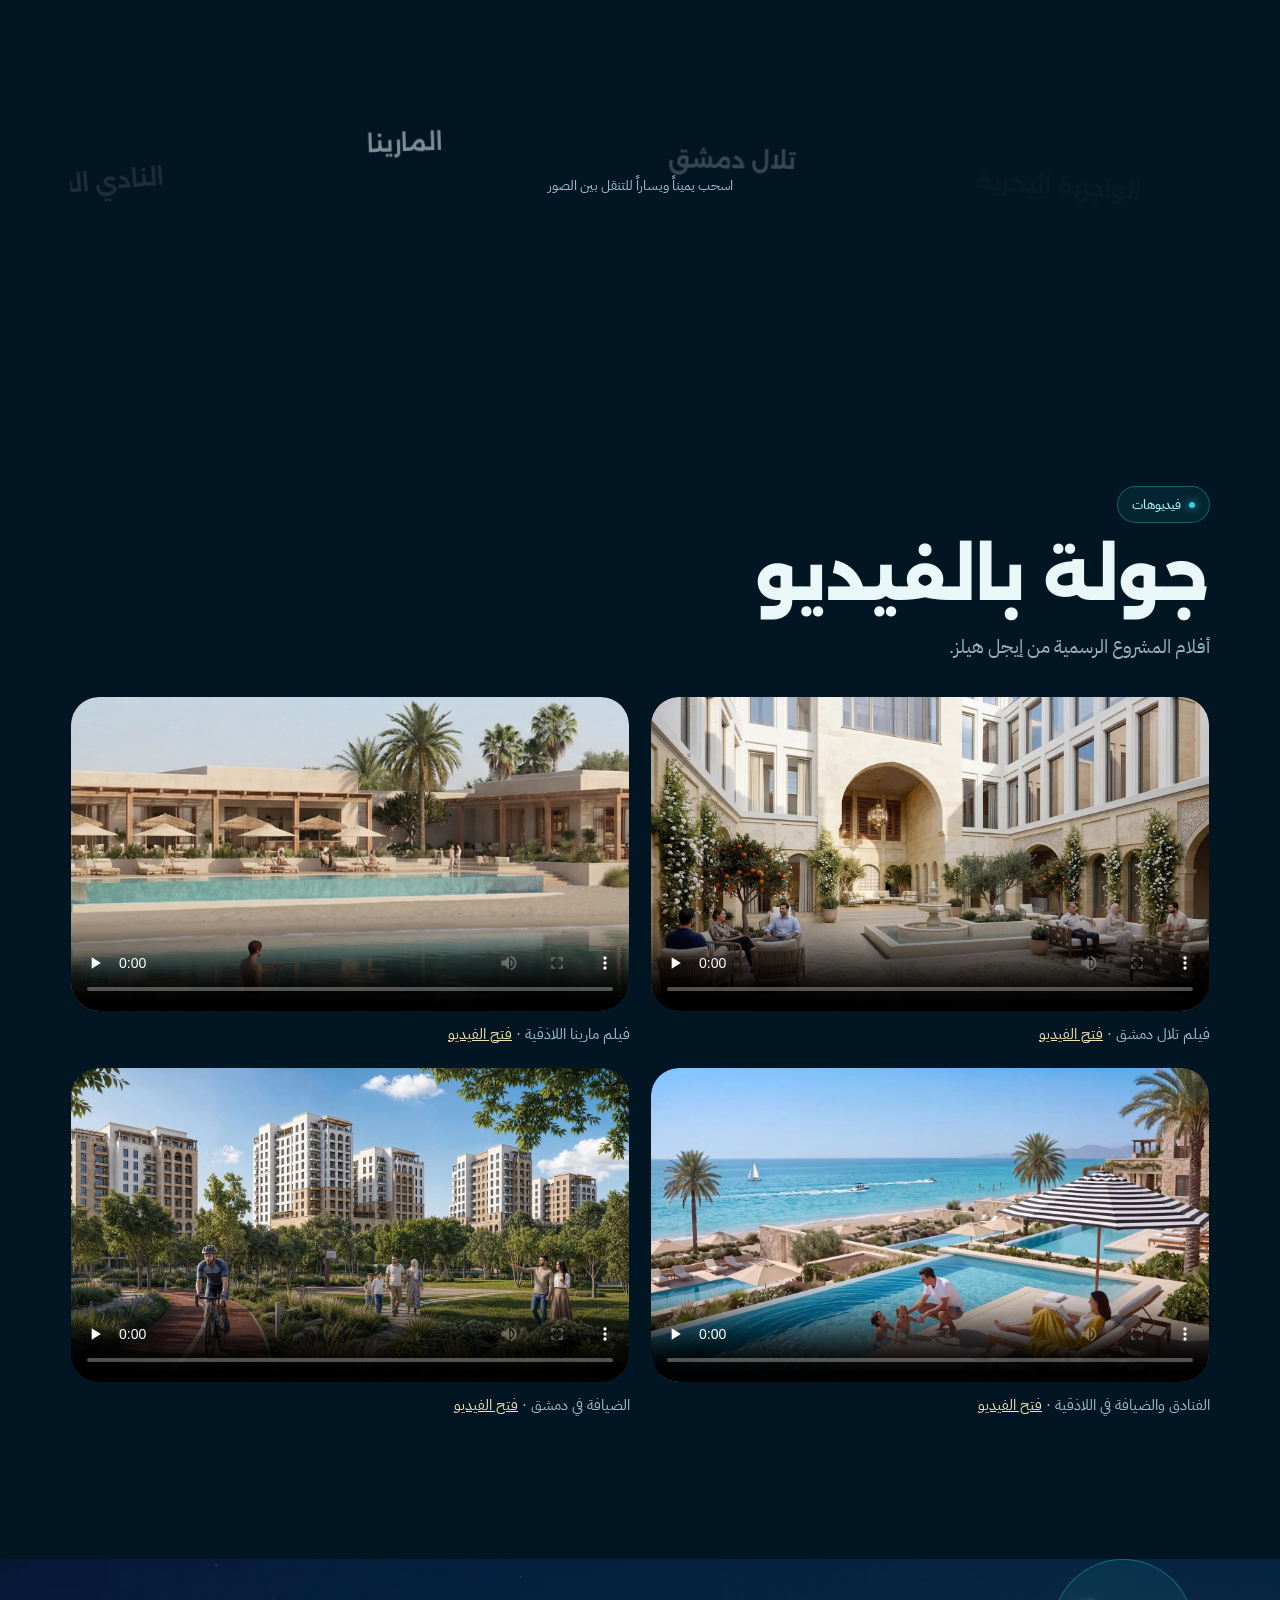
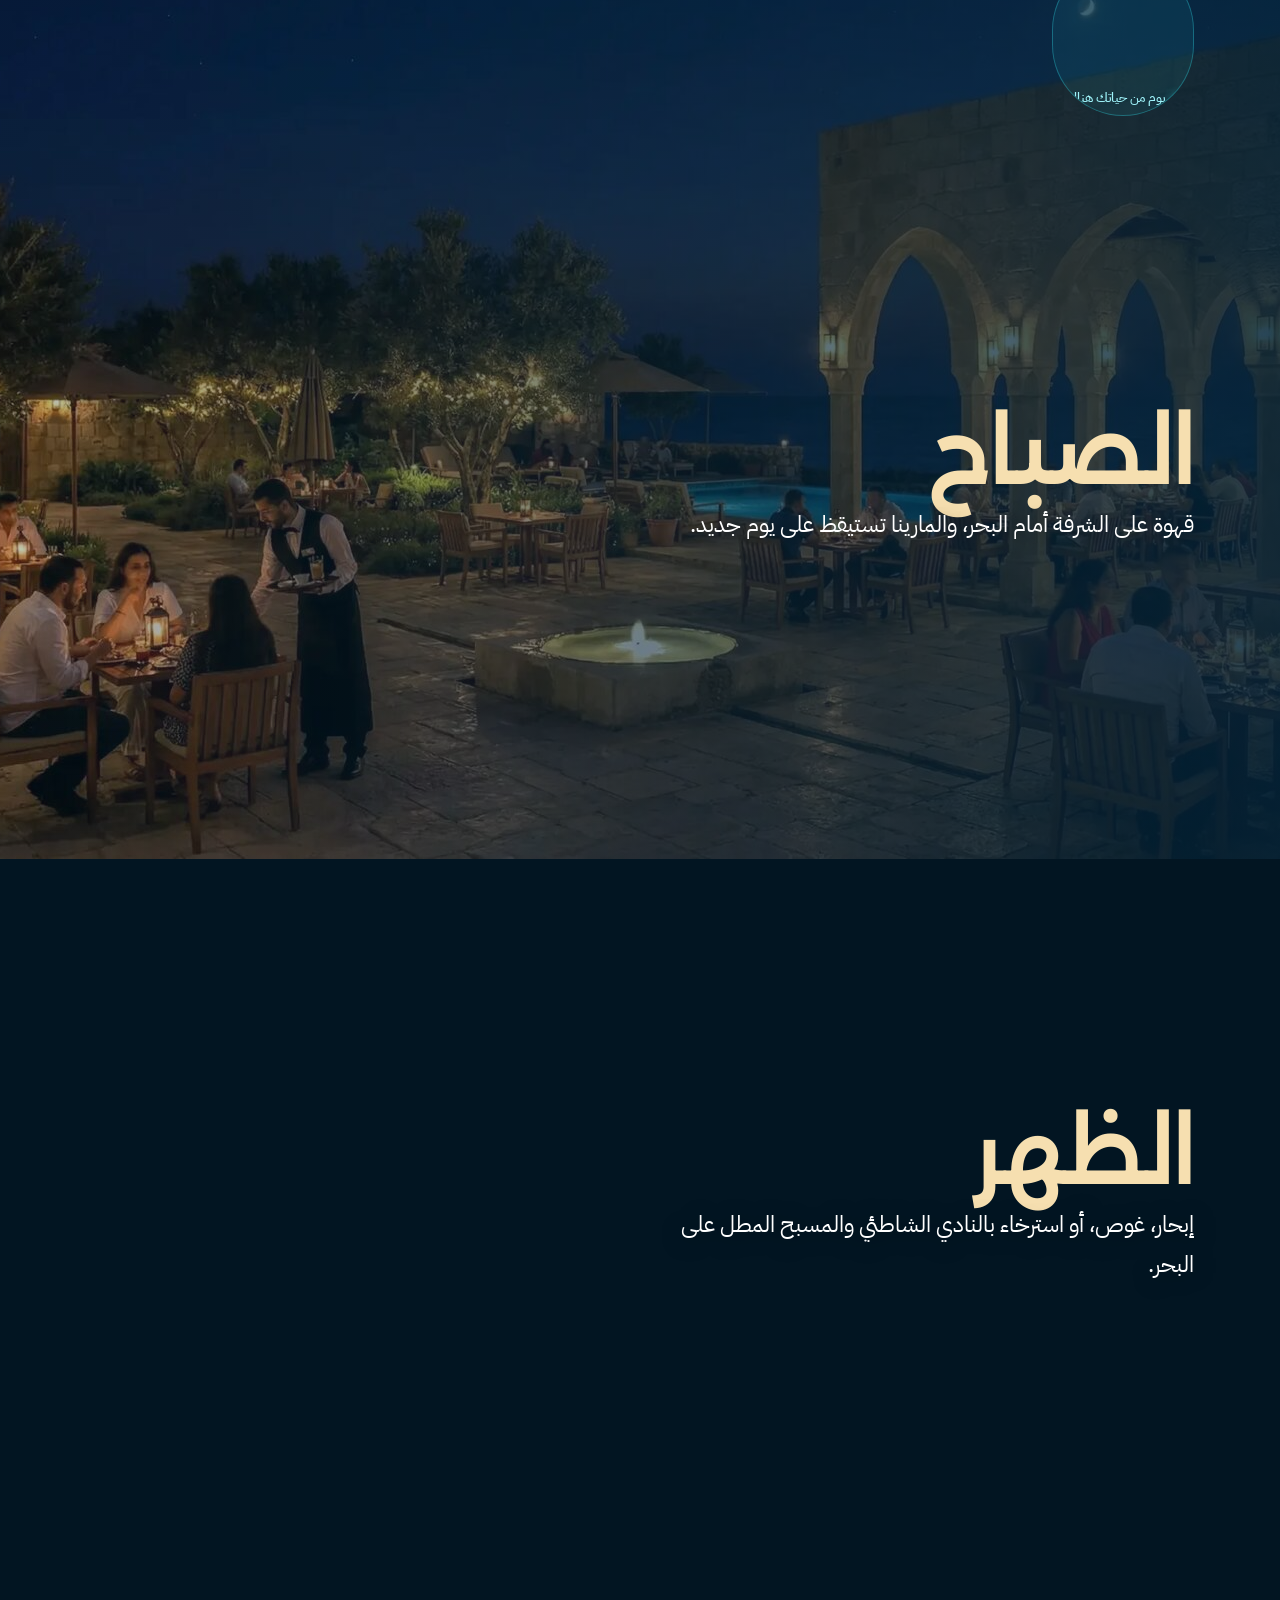
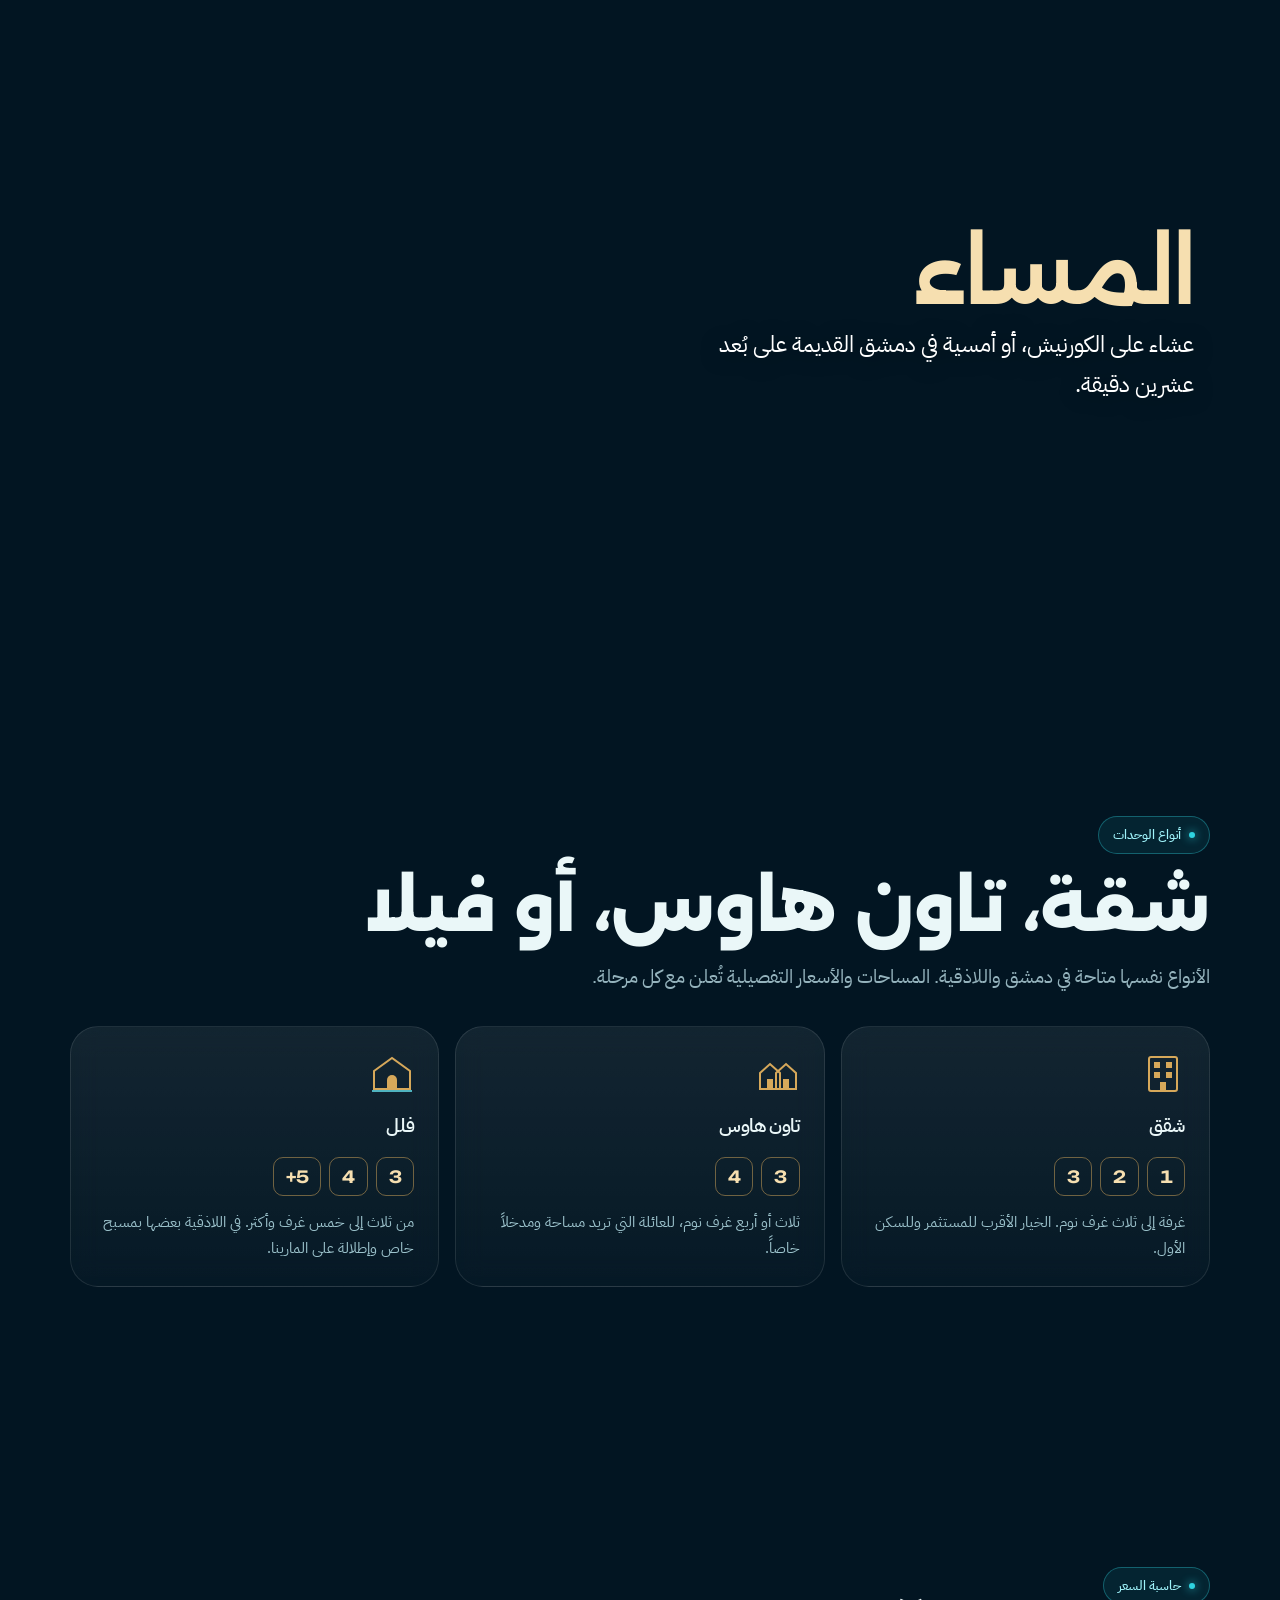
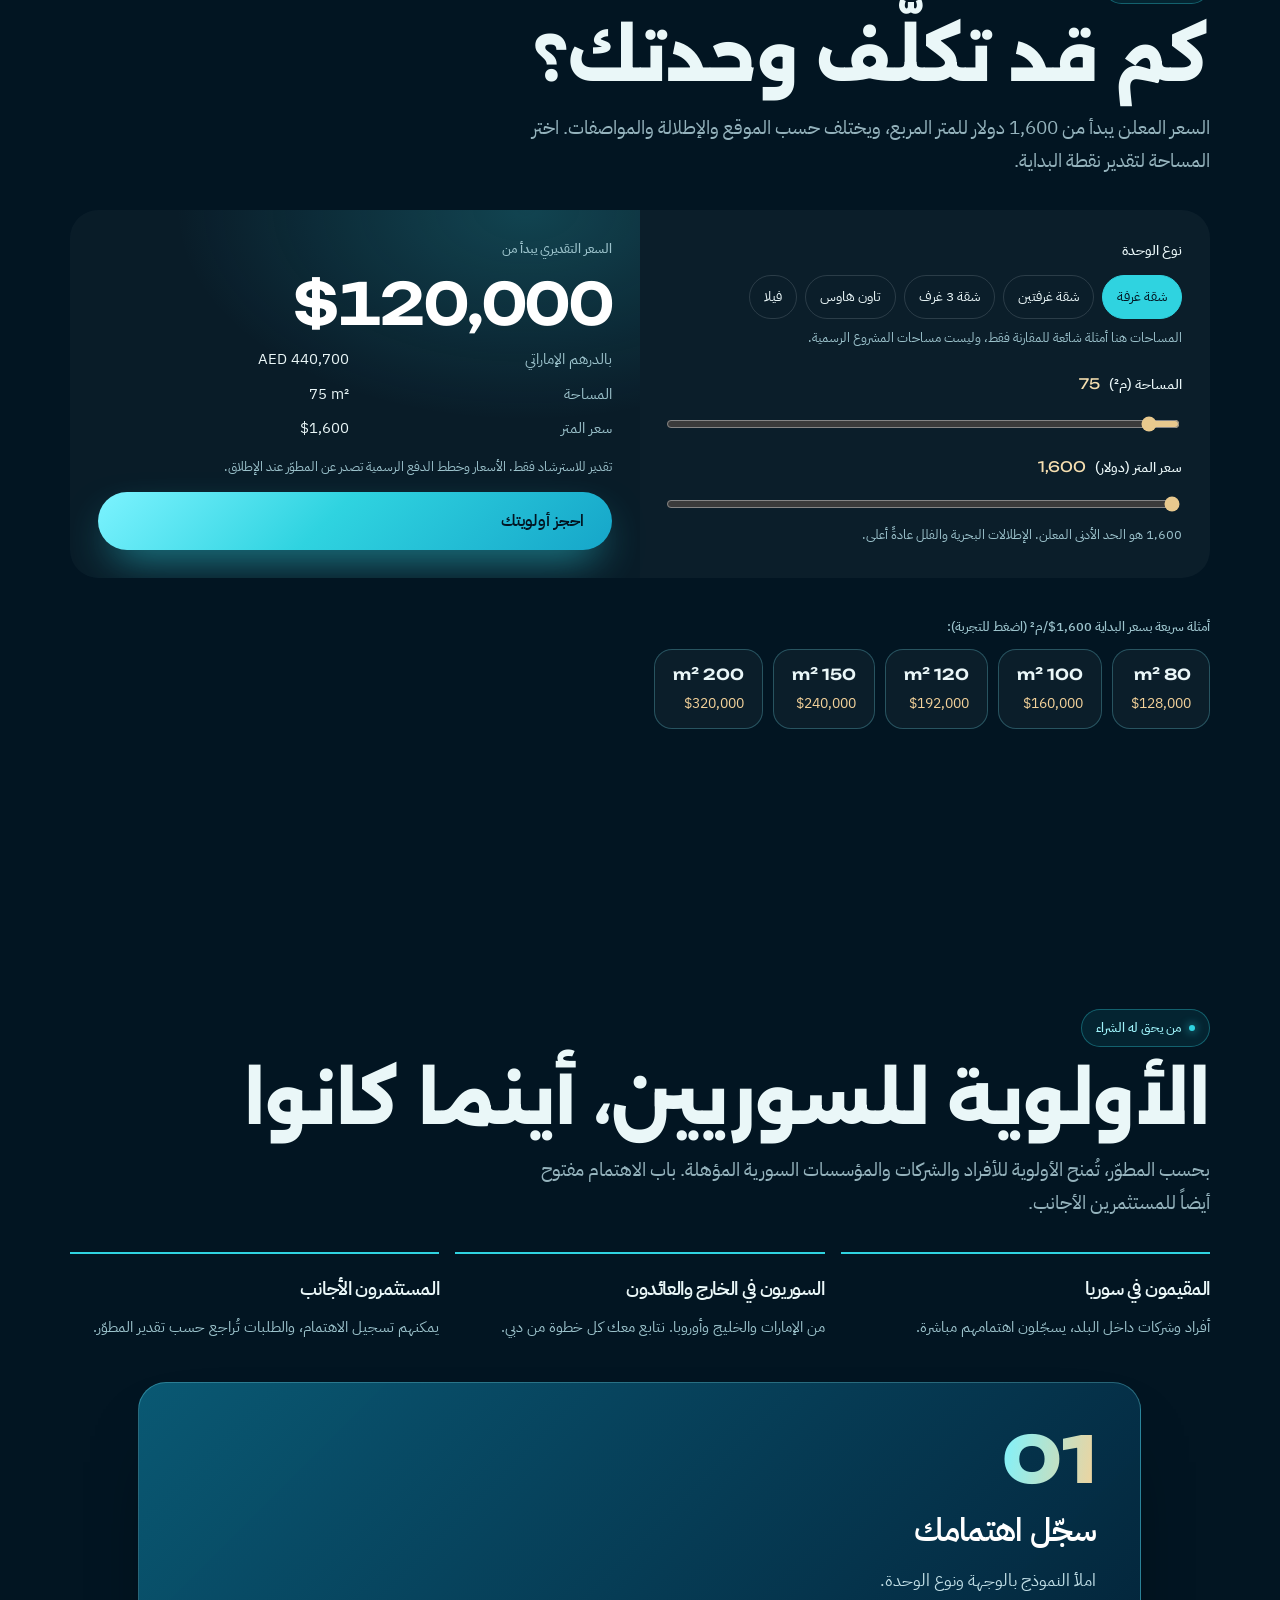
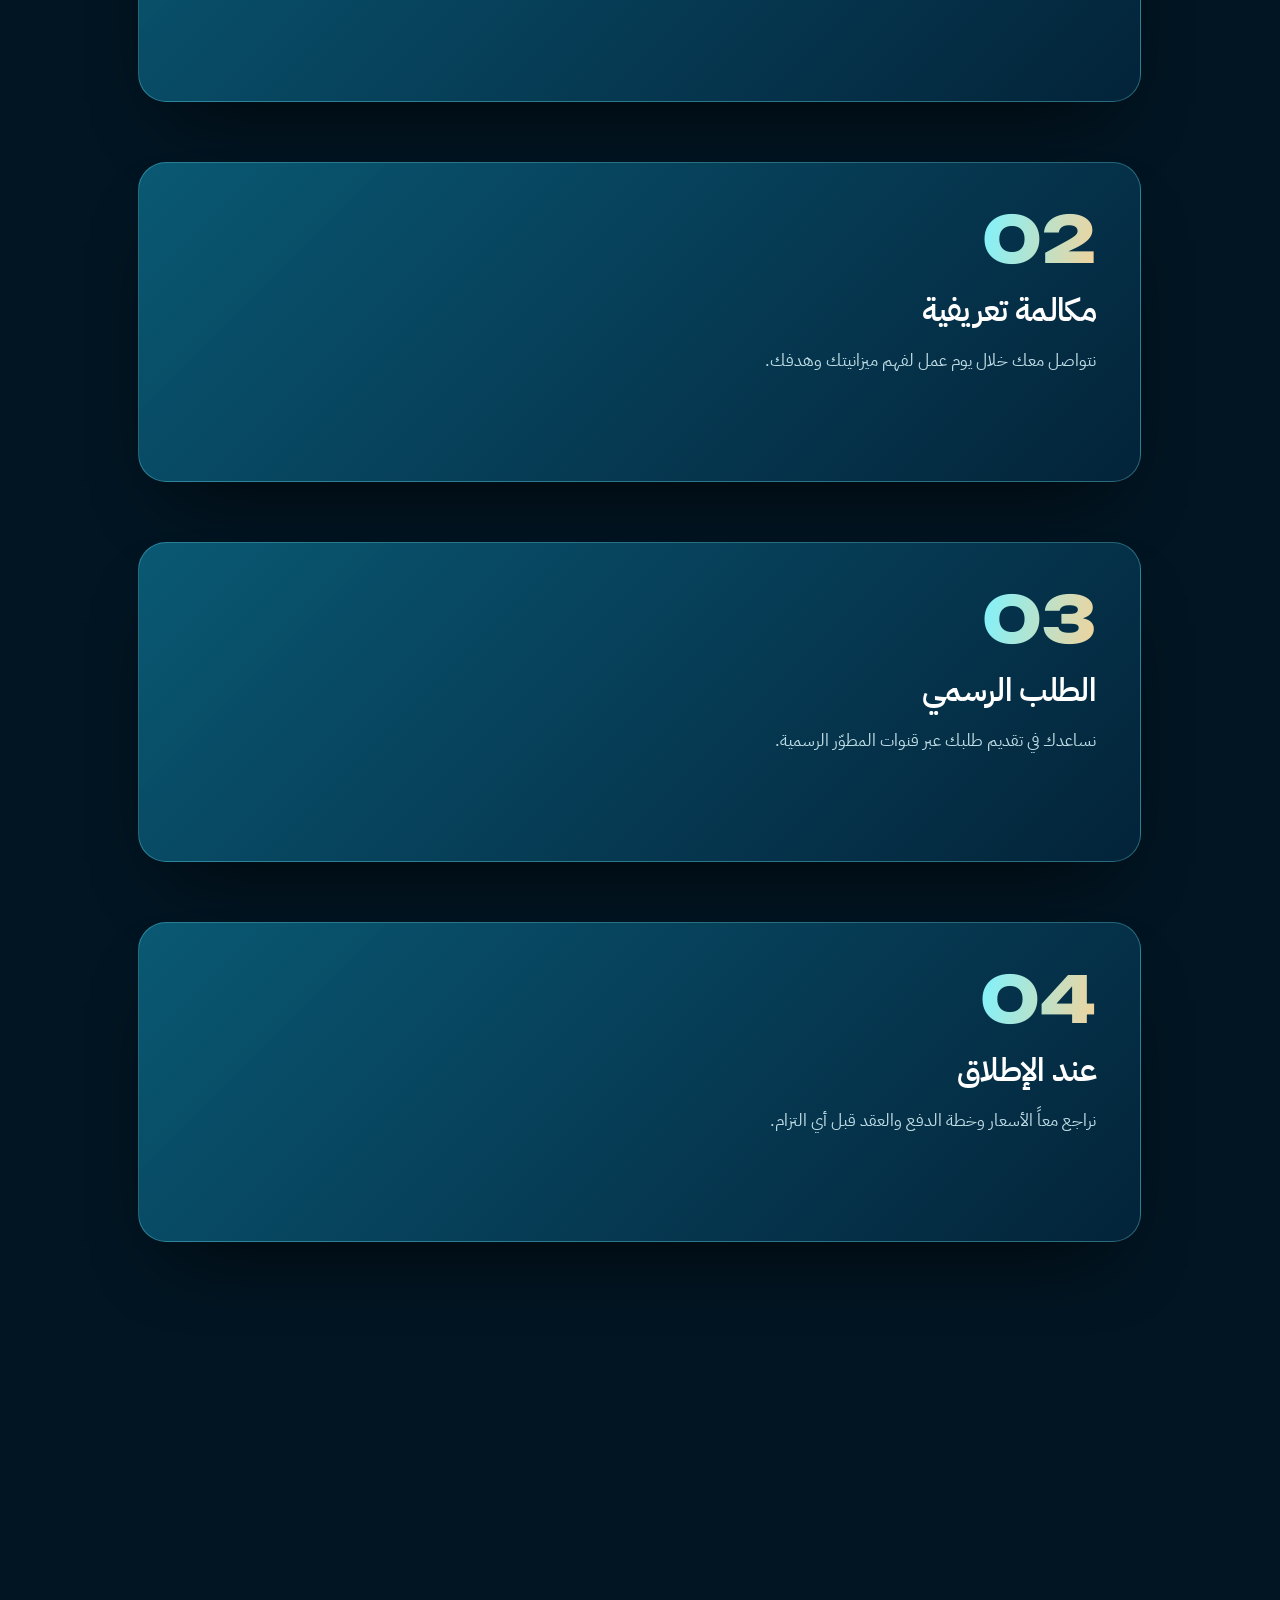
==== commit 678da1e5: "Syrian Eagle Properties: apply chosen logo Co-Authored-By: Claude Opus 5.5 <noreply@anthropic.com> C" ====
--- a/eagle-hills-syria/index.html
+++ b/eagle-hills-syria/index.html
@@ -12,8 +12,9 @@
 <meta property="og:type" content="website">
 <meta name="twitter:card" content="summary_large_image">
 <link rel="canonical" href="https://ahmadsaljamal.github.io/ahmad-website/eagle-hills-syria/">
-<script type="application/ld+json">{"@context": "https://schema.org", "@type": "RealEstateAgent", "name": "Syrian Eagle", "url": "https://ahmadsaljamal.github.io/ahmad-website/eagle-hills-syria/", "logo": "https://ahmadsaljamal.github.io/ahmad-website/eagle-hills-syria/brand/logo.svg", "telephone": "+971555550035", "areaServed": ["Dubai", "Syria", "Damascus", "Latakia"], "address": {"@type": "PostalAddress", "addressLocality": "Dubai", "addressCountry": "AE"}, "knowsLanguage": ["ar", "en"]}</script>
-<link rel="icon" type="image/svg+xml" href="brand/mark.svg">
+<script type="application/ld+json">{"@context": "https://schema.org", "@type": "RealEstateAgent", "name": "Syrian Eagle", "url": "https://ahmadsaljamal.github.io/ahmad-website/eagle-hills-syria/", "logo": "https://ahmadsaljamal.github.io/ahmad-website/eagle-hills-syria/brand/logo-full.jpg", "telephone": "+971555550035", "areaServed": ["Dubai", "Syria", "Damascus", "Latakia"], "address": {"@type": "PostalAddress", "addressLocality": "Dubai", "addressCountry": "AE"}, "knowsLanguage": ["ar", "en"]}</script>
+<link rel="icon" type="image/png" href="brand/icon-64.png">
+<link rel="apple-touch-icon" href="brand/profile.png">
 <meta name="theme-color" content="#021522">
 <link rel="preconnect" href="https://fonts.googleapis.com">
 <link rel="preconnect" href="https://fonts.gstatic.com" crossorigin>
--- a/eagle-hills-syria/app.css
+++ b/eagle-hills-syria/app.css
@@ -1 +1 @@
-.scroll-reveal{margin:20px 0}.scroll-reveal-text{display:block;font-size:clamp(1.6rem,4vw,3rem);line-height:1.5;font-weight:600}.scroll-reveal-word,.scroll-reveal-piece{display:inline-block}.shiny-text{position:relative;display:inline-block;background-repeat:no-repeat;background-size:100% 100%;-webkit-background-clip:text;background-clip:text;-webkit-text-fill-color:transparent}.shiny-text__glow{position:absolute;inset:0;background-repeat:no-repeat;background-size:100% 100%;-webkit-background-clip:text;background-clip:text;filter:blur(.14em);pointer-events:none;user-select:none}.spotlight-card{position:relative;isolation:isolate;overflow:hidden;padding:2rem;border-radius:1.5rem;background-color:var(--spotlight-card-surface);box-shadow:var(--spotlight-card-shadow)}.spotlight-card__light,.spotlight-card__grain,.spotlight-card__border,.spotlight-card__edge{position:absolute;inset:0;border-radius:inherit;pointer-events:none}.spotlight-card__light,.spotlight-card__grain{z-index:-1;opacity:0}.spotlight-card__grain{background-size:160px 160px;mix-blend-mode:overlay}.spotlight-card__border,.spotlight-card__edge{z-index:1;padding:1px;-webkit-mask:linear-gradient(#000 0 0) content-box,linear-gradient(#000 0 0);-webkit-mask-composite:xor;mask:linear-gradient(#000 0 0) content-box exclude,linear-gradient(#000 0 0)}.spotlight-card__border{background:var(--spotlight-card-border)}.spotlight-card__edge{opacity:0}.circular-gallery{position:relative;width:100%;height:100%;overflow:hidden;touch-action:pan-y;user-select:none;-webkit-user-select:none;cursor:grab}.circular-gallery[data-pointer]{cursor:pointer}.circular-gallery[data-dragging]{cursor:grabbing}.circular-gallery-canvas{position:absolute;inset:0;display:block;width:100%;height:100%}.circular-gallery-labels{position:absolute;inset:0;pointer-events:none}.circular-gallery-label{position:absolute;top:0;left:0;line-height:1.2;white-space:nowrap;will-change:transform,opacity}.circular-gallery-caption{position:absolute;top:0;left:50%;width:min(90%,36rem);text-align:center;opacity:0;pointer-events:none}.circular-gallery-caption-text{margin:0;line-height:1.5;opacity:.65}.circular-gallery-close{position:absolute;top:12px;right:12px;display:grid;place-items:center;width:40px;height:40px;padding:0;border:0;border-radius:50%;background:transparent;color:inherit;cursor:pointer;opacity:0;pointer-events:none;transition:opacity .2s ease}.circular-gallery-close[data-visible]{opacity:.8;pointer-events:auto}.circular-gallery-close:hover{opacity:1}.circular-gallery-close:focus-visible{outline:2px solid currentColor;outline-offset:2px}.circular-gallery-hidden{position:absolute;width:1px;height:1px;padding:0;margin:-1px;overflow:hidden;clip:rect(0,0,0,0);white-space:nowrap;border:0}.threads-container{position:relative;width:100%;height:100%}.threads-canvas{position:absolute;inset:0;display:block;width:100%;height:100%}.particles-container{position:relative;width:100%;height:100%;overflow:hidden}.particles-canvas{position:absolute;inset:0;display:block;width:100%;height:100%}.aurora-container{position:relative;width:100%;height:100%;overflow:hidden}.aurora-canvas{position:absolute;inset:0;display:block;width:100%;height:100%}.splash-cursor{position:fixed;inset:0;pointer-events:none}.splash-cursor[data-contained]{position:absolute}.splash-cursor__canvas{display:block;width:100%;height:100%}.light-rays{position:relative;width:100%;height:100%;overflow:hidden;pointer-events:none}.light-rays__canvas{position:absolute;inset:0;display:block;width:100%;height:100%}.galaxy-container{position:relative;width:100%;height:100%;overflow:hidden}.galaxy-canvas{position:absolute;inset:0;display:block;width:100%;height:100%}.beams-container{position:relative;width:100%;height:100%;overflow:hidden}.beams-canvas{position:absolute;inset:0;display:block;width:100%;height:100%}.orb-container{position:relative;z-index:0;width:100%;height:100%;overflow:hidden}.orb-canvas{position:absolute;inset:0;display:block;width:100%;height:100%}.prism{position:relative;width:100%;height:100%;overflow:hidden}.prism-canvas{position:absolute;inset:0;display:block;width:100%;height:100%}.dot-grid{position:relative;width:100%;height:100%}.dot-grid__canvas{position:absolute;inset:0;display:block;width:100%;height:100%;pointer-events:none}.silk-container{position:relative;width:100%;height:100%;overflow:hidden}.silk-canvas{position:absolute;inset:0;display:block;width:100%;height:100%}.scroll-stack{position:relative;width:100%}.scroll-stack--contained{height:100%;overflow-x:hidden;overflow-y:auto}.scroll-stack__inner{position:relative;padding-inline:clamp(1rem,6%,5rem)}.scroll-stack__slot{position:sticky}.scroll-stack-card{position:relative;box-sizing:border-box;width:100%;height:20rem;padding:2.5rem;border-radius:28px;background:light-dark(#ffffff,#18181b);color:light-dark(#18181b,#fafafa);box-shadow:0 0 0 1px light-dark(rgb(0 0 0 / .06),rgb(255 255 255 / .08)),0 -12px 40px -16px #00000059,0 24px 48px -24px #0006;transform-origin:50% 0;will-change:transform}.scroll-stack-card__shade{position:absolute;inset:0;border-radius:inherit;background:#000;opacity:var(--scroll-stack-dim, 0);pointer-events:none}.infinite-menu{position:relative;width:100%;height:100%;overflow:hidden;outline:none;container-type:inline-size;color:var(--infinite-menu-text);-webkit-tap-highlight-color:transparent}.infinite-menu:focus-visible{box-shadow:inset 0 0 0 2px var(--infinite-menu-text)}.infinite-menu__canvas{position:absolute;inset:0;display:block;width:100%;height:100%;cursor:grab;touch-action:none}.infinite-menu__canvas:active{cursor:grabbing}.infinite-menu__info,.infinite-menu__custom{position:absolute;inset:0;pointer-events:none}.infinite-menu__title,.infinite-menu__description,.infinite-menu__action{transition:opacity .45s ease,transform .45s cubic-bezier(.22,1,.36,1)}.infinite-menu__title{position:absolute;top:50%;right:calc(50% + var(--infinite-menu-tile, 160px) + 28px);max-width:calc(50% - var(--infinite-menu-tile, 160px) - 48px);margin:0;font-size:clamp(1.2rem,calc((50cqw - var(--infinite-menu-tile, 160px)) * .2),3.4rem);font-weight:600;line-height:1.05;letter-spacing:-.03em;text-align:right;text-shadow:var(--infinite-menu-shadow);transform:translateY(-50%);text-wrap:balance}.infinite-menu__description{position:absolute;top:50%;left:calc(50% + var(--infinite-menu-tile, 160px) + 28px);max-width:min(22ch,calc(50% - var(--infinite-menu-tile, 160px) - 48px));margin:0;font-size:clamp(.85rem,1.5cqw,1.05rem);line-height:1.55;text-shadow:var(--infinite-menu-shadow);opacity:.72;transform:translateY(-50%)}.infinite-menu__action{position:absolute;bottom:7%;left:50%;display:grid;place-items:center;width:52px;height:52px;padding:0;border:none;border-radius:50%;background:var(--infinite-menu-accent);color:var(--infinite-menu-on-accent);cursor:pointer;pointer-events:auto;transform:translate(-50%)}.infinite-menu__action:hover{transform:translate(-50%) scale(1.06)}.infinite-menu__action:focus-visible{outline:2px solid var(--infinite-menu-accent);outline-offset:3px}.infinite-menu__info[data-moving=true] .infinite-menu__title{opacity:0;transform:translate(16px,-50%);transition-duration:.18s}.infinite-menu__info[data-moving=true] .infinite-menu__description{opacity:0;transform:translate(-16px,-50%);transition-duration:.18s}.infinite-menu__info[data-moving=true] .infinite-menu__action{opacity:0;pointer-events:none;transform:translate(-50%,16px) scale(.6);transition-duration:.18s}.infinite-menu__info[data-layout=stacked] .infinite-menu__title{inset:auto 88px 52px 20px;max-width:none;font-size:clamp(1.3rem,6cqw,1.8rem);text-align:left;transform:none}.infinite-menu__info[data-layout=stacked] .infinite-menu__description{inset:auto 88px 22px 20px;max-width:36ch;white-space:nowrap;overflow:hidden;text-overflow:ellipsis;transform:none}.infinite-menu__info[data-layout=stacked] .infinite-menu__action{right:20px;bottom:22px;left:auto;transform:none}.infinite-menu__info[data-layout=stacked] .infinite-menu__action:hover{transform:scale(1.06)}.infinite-menu__info[data-layout=stacked][data-moving=true] .infinite-menu__title,.infinite-menu__info[data-layout=stacked][data-moving=true] .infinite-menu__description{transform:translateY(12px)}.infinite-menu__info[data-layout=stacked][data-moving=true] .infinite-menu__action{transform:translateY(12px) scale(.6)}.electric-border{position:relative;isolation:isolate}.electric-border__canvas{position:absolute;z-index:1;display:block;pointer-events:none}.glare-hover{position:relative;display:inline-grid;vertical-align:top;place-items:center;width:var(--gh-width);height:var(--gh-height);background:var(--gh-bg);border:1px solid var(--gh-border);border-radius:var(--gh-br);overflow:hidden;isolation:isolate}.glare-hover__glare{position:absolute;inset:0;z-index:2;border-radius:inherit;opacity:0;mix-blend-mode:var(--gh-blend);pointer-events:none}.glare-hover__band{position:absolute;top:50%;left:50%;background:var(--gh-glare);will-change:transform}.glare-hover__rim{position:absolute;inset:0;padding:1px;border-radius:inherit;-webkit-mask-image:linear-gradient(#000 0 0),linear-gradient(#000 0 0);-webkit-mask-clip:content-box,border-box;-webkit-mask-composite:xor;mask-image:linear-gradient(#000 0 0),linear-gradient(#000 0 0);mask-clip:content-box,border-box;mask-composite:exclude}.glare-hover__band--rim{background:var(--gh-rim)}.curved-loop-jacket{min-height:100vh;display:flex;align-items:center;justify-content:center;width:100%}.curved-loop-svg{width:100%;aspect-ratio:100 / 12;overflow:visible;display:block;fill:currentColor;-webkit-user-select:none;-moz-user-select:none;user-select:none;text-transform:uppercase;line-height:1}:root{--night:#03243A;--night2:#06324F;--panel:#0A3D5C;--line:rgba(230,247,249,.14);--stone:#EAF7F8;--muted:#9CC3CC;--gold:#E8C98E;--gold2:#F6DFB0;--sea:#2FD3E0;--basalt:#0A5C78;--f-ar-display:"Alexandria","IBM Plex Sans Arabic",system-ui,sans-serif;--f-en-display:"Unbounded","Alexandria",system-ui,sans-serif;--f-body:"IBM Plex Sans Arabic","Inter",system-ui,sans-serif;--r:18px;color-scheme:dark}*{box-sizing:border-box}html{scroll-behavior:smooth}body{background:linear-gradient(180deg,#03243a,#05304d 40%,#03243a) fixed;background-color:var(--night);color:var(--stone);font-family:var(--f-body);font-size:16px;line-height:1.75;font-weight:400;padding-left:max(16px,env(safe-area-inset-left,0px));padding-right:max(16px,env(safe-area-inset-right,0px))}body:before{content:"";position:fixed;inset:0 0 auto;height:env(safe-area-inset-top,0px);z-index:10;background:var(--night)}@media(prefers-reduced-motion:reduce){*{animation:none!important;transition:none!important;scroll-behavior:auto!important}}a{color:var(--gold2)}:focus-visible{outline:2px solid var(--gold);outline-offset:3px;border-radius:6px}.wrap{max-width:1140px;margin-inline:auto}html[lang=en] [data-ar],html[lang=ar] [data-en]{display:none!important}h1,h2,h3{text-wrap:balance;margin:0;font-weight:700}html[lang=ar] h1,html[lang=ar] h2{font-family:var(--f-ar-display);font-weight:700}html[lang=en] h1,html[lang=en] h2{font-family:var(--f-en-display);font-weight:400;letter-spacing:.01em}h2{font-size:clamp(2rem,4.6vw,3.2rem);line-height:1.2}h3{font-size:1.2rem;font-weight:600}p{margin:0}.eyebrow{font-size:.78rem;letter-spacing:.18em;text-transform:uppercase;color:var(--gold);font-weight:500}html[lang=ar] .eyebrow{letter-spacing:.02em;font-size:.9rem}.lead{color:var(--muted);max-width:62ch;font-size:1.05rem}.sec{padding-block:clamp(56px,9vw,104px);display:grid;gap:32px}.sec-head{display:grid;gap:12px}.ablaq{height:38px;margin-inline:calc(-1*max(16px,env(safe-area-inset-left,0px)));background:url("data:image/svg+xml,%3Csvg xmlns='http://www.w3.org/2000/svg' viewBox='0 0 240 38'%3E%3Cpath d='M0 19 Q30 4 60 19 T120 19 T180 19 T240 19' fill='none' stroke='%232FD3E0' stroke-opacity='.55' stroke-width='2'/%3E%3Cpath d='M0 27 Q30 14 60 27 T120 27 T180 27 T240 27' fill='none' stroke='%23E8C98E' stroke-opacity='.35' stroke-width='1.5'/%3E%3C/svg%3E") repeat-x 0 50%/240px 38px;animation:drift 14s linear infinite}@keyframes drift{to{background-position:-240px 50%}}header.top{position:sticky;top:env(safe-area-inset-top,0px);z-index:20;background:color-mix(in srgb,var(--night) 86%,transparent);backdrop-filter:blur(12px);-webkit-backdrop-filter:blur(12px);border-bottom:1px solid var(--line);margin-inline:calc(-1*max(16px,env(safe-area-inset-left,0px)));padding-inline:max(16px,env(safe-area-inset-left,0px))}.top .wrap{display:flex;align-items:center;justify-content:space-between;gap:16px;padding-block:10px}.brand{display:flex;align-items:center;gap:10px;text-decoration:none;color:var(--stone);min-width:0}.brand img{height:40px;width:auto}.brand span{font-size:.82rem;color:var(--muted);line-height:1.3}.brand b{display:block;color:var(--stone);font-weight:600;font-size:.95rem}nav.links{display:flex;gap:22px;font-size:.92rem}nav.links a{color:var(--muted);text-decoration:none}nav.links a:hover{color:var(--stone)}.tools{display:flex;gap:8px;align-items:center}.pill{font:inherit;font-size:.86rem;font-weight:500;border:1px solid var(--line);background:transparent;color:var(--stone);border-radius:999px;padding:7px 14px;cursor:pointer;text-decoration:none;white-space:nowrap}.pill.gold{background:var(--gold);color:var(--night);border-color:var(--gold)}@media(max-width:900px){nav.links{display:none}.brand span{display:none}}.hero{position:relative;display:grid;gap:28px;padding-block:clamp(48px,8vw,96px) 0;overflow:hidden;margin-inline:calc(-1*max(16px,env(safe-area-inset-left,0px)));padding-inline:max(16px,env(safe-area-inset-left,0px))}.hero{min-height:min(92vh,860px);align-content:end;padding-block:120px 0!important}.hero video,.hero .poster{position:absolute;inset:0;width:100%;height:100%;object-fit:cover;z-index:0}.hero .poster{background:radial-gradient(1200px 600px at 70% 20%,#0a5c78,#03243a)}.hero:after{content:"";position:absolute;inset:0;z-index:1;background:linear-gradient(0deg,#03243a 4%,#03243a8c 45%,#03243a40 70%,#03243a8c)}.hero canvas{position:absolute;left:0;right:0;bottom:0;width:100%;height:46%;z-index:2;pointer-events:none}.hero .wrap{z-index:3}.hero .wrap{position:relative;display:grid;gap:22px;width:100%;padding-bottom:70px}.hero h1{font-size:clamp(3rem,9vw,6.6rem);line-height:1.05;color:#fff;text-shadow:0 10px 50px rgba(0,0,0,.45)}.hero h1 em{font-style:normal;color:var(--gold2)}.hero .sub{font-size:clamp(1.1rem,2.2vw,1.35rem);color:var(--stone);max-width:46ch}.cta-row{display:flex;flex-wrap:wrap;gap:12px}.btn{display:inline-flex;align-items:center;gap:10px;font:inherit;font-weight:600;font-size:1rem;border-radius:999px;padding:13px 24px;border:1px solid var(--gold);text-decoration:none;cursor:pointer;transition:transform .2s,box-shadow .2s}.btn.solid{background:linear-gradient(180deg,var(--gold2),var(--gold));color:var(--night);box-shadow:0 12px 36px -12px #d6a85ab3}.btn.ghost{background:transparent;color:var(--gold2)}.btn:hover{transform:translateY(-2px)}.facts{display:grid;grid-template-columns:repeat(4,minmax(0,1fr));gap:1px;background:var(--line);border:1px solid var(--line);border-radius:var(--r);overflow:hidden;margin-top:12px}.facts div{background:color-mix(in srgb,var(--night2) 92%,transparent);padding:20px 18px;display:grid;gap:4px;min-width:0}.facts b{font-family:var(--f-en-display);font-size:clamp(1.6rem,3.4vw,2.3rem);font-weight:400;color:var(--gold2);line-height:1.1;font-variant-numeric:tabular-nums}.facts span{color:var(--muted);font-size:.86rem;line-height:1.5}@media(max-width:760px){.facts{grid-template-columns:repeat(2,minmax(0,1fr))}}.scene{display:none}.tabs{display:inline-flex;border:1px solid var(--line);border-radius:24px;justify-self:start;padding:4px;gap:4px;flex-wrap:wrap}.tabs button{font:inherit;font-weight:600;border:0;background:none;color:var(--muted);padding:9px 20px;border-radius:999px;cursor:pointer}.tabs button[aria-selected=true]{background:var(--stone);color:var(--night)}.dest{display:grid;grid-template-columns:minmax(0,1.05fr) minmax(0,.95fr);gap:28px;align-items:start}.dest[hidden]{display:none!important}.dest-art{border-radius:var(--r);overflow:hidden;border:1px solid var(--line);background:var(--night2);aspect-ratio:4/3;max-width:100%;position:relative}.kb{position:absolute;inset:0}.kb img{position:absolute;inset:0;width:100%;height:100%;object-fit:cover;opacity:0;transform:scale(1.12);transition:opacity 1.4s ease,transform 7s ease}.kb img.on{opacity:1;transform:scale(1)}.tilt{transform-style:preserve-3d;transition:transform .25s ease;will-change:transform}.glare{position:absolute;inset:0;pointer-events:none;background:radial-gradient(500px circle at var(--gx,50%) var(--gy,0%),rgba(255,255,255,.22),transparent 45%);mix-blend-mode:soft-light}.dest-art{box-shadow:0 40px 80px -40px #000000b3}.dest-art .tag{position:absolute;inset-inline-start:16px;bottom:16px;background:#0d1424cc;border:1px solid var(--line);border-radius:999px;padding:6px 14px;font-size:.85rem}.dest-body{display:grid;gap:20px;min-width:0}.dest-body h3{font-size:1.6rem}html[lang=ar] .dest-body h3{font-family:var(--f-ar-display);font-size:2rem}html[lang=en] .dest-body h3{font-family:var(--f-en-display);font-weight:400}.chips{display:flex;flex-wrap:wrap;gap:8px;list-style:none;padding:0;margin:0}.chips li{border:1px solid var(--line);border-radius:999px;padding:6px 14px;font-size:.88rem;background:#ede6d608}.route{list-style:none;padding:0;margin:0;display:grid;gap:0;border-inline-start:2px dashed rgba(214,168,90,.45)}.route li{display:flex;justify-content:space-between;gap:12px;padding:8px 0;padding-inline-start:18px;position:relative;font-size:.95rem}.route li:before{content:"";position:absolute;inset-inline-start:-7px;top:50%;width:12px;height:12px;border-radius:50%;background:var(--night);border:2px solid var(--gold);transform:translateY(-50%)}.route b{font-family:var(--f-en-display);font-weight:400;color:var(--gold2);font-variant-numeric:tabular-nums;white-space:nowrap}.mini-h{font-size:.82rem;color:var(--muted);font-weight:500}@media(max-width:860px){.dest{grid-template-columns:minmax(0,1fr)}}.intro{position:fixed;inset:0;z-index:100;display:grid;place-items:center;background:radial-gradient(800px 500px at 50% 40%,#0a5c78,#021827);transition:clip-path 1.1s cubic-bezier(.7,0,.2,1)}.intro.out{clip-path:circle(0% at 50% 50%);pointer-events:none}.intro-in{display:grid;gap:14px;justify-items:center;color:var(--stone)}.intro img{height:90px;width:auto;animation:float 2.4s ease-in-out infinite}.intro p{letter-spacing:.3em;font-size:.9rem;color:var(--gold2)}.intro .bar{width:160px;height:2px;background:#eaf7f826;overflow:hidden;border-radius:2px}.intro .bar i{display:block;height:100%;width:40%;background:linear-gradient(90deg,var(--sea),var(--gold));animation:load 1s ease-in-out infinite}@keyframes load{0%{transform:translate(-100%)}to{transform:translate(260%)}}@keyframes float{50%{transform:translateY(-8px)}}.glow{position:fixed;left:0;top:0;width:420px;height:420px;border-radius:50%;pointer-events:none;z-index:1;background:radial-gradient(circle,rgba(47,211,224,.13),transparent 65%);transform:translate(-50%,-50%);transition:opacity .4s;opacity:0}.live i{display:inline-block;width:8px;height:8px;border-radius:50%;background:#3ee58c;margin-inline-end:8px;box-shadow:0 0 #3ee58cb3;animation:ping 1.6s infinite;vertical-align:middle}@keyframes ping{70%{box-shadow:0 0 0 10px #3ee58c00}to{box-shadow:0 0 #3ee58c00}}.hero h1 em{background:linear-gradient(90deg,var(--gold2),var(--sea),var(--gold2));background-size:200% auto;-webkit-background-clip:text;background-clip:text;color:transparent;animation:shine 6s linear infinite}@keyframes shine{to{background-position:200% center}}.btn.solid{position:relative;overflow:hidden}.btn.solid:after{content:"";position:absolute;inset:0;background:linear-gradient(120deg,transparent 30%,rgba(255,255,255,.55) 50%,transparent 70%);transform:translate(-120%);animation:sweep 3.2s ease-in-out infinite}@keyframes sweep{60%,to{transform:translate(120%)}}.marquee{overflow:hidden;border-block:1px solid var(--line);background:#2fd3e00d;margin-inline:calc(-1*max(16px,env(safe-area-inset-left,0px)));padding-block:16px}.mq-track{display:flex;width:max-content;animation:mq 40s linear infinite}.mq-track>div{display:flex;gap:28px;align-items:center;white-space:nowrap;padding-inline-end:28px}.mq-track span{font-size:clamp(1.1rem,2.4vw,1.6rem);color:var(--stone);font-weight:500}.mq-track b{color:var(--gold);font-weight:400}html[dir=rtl] .mq-track{animation-name:mqr}@keyframes mq{to{transform:translate(-50%)}}@keyframes mqr{to{transform:translate(50%)}}.split{display:flex;gap:0;height:min(78vh,680px);margin-inline:calc(-1*max(16px,env(safe-area-inset-left,0px)));margin-block:48px 0}.panel{position:relative;flex:1;overflow:hidden;color:#fff;text-decoration:none;transition:flex .8s cubic-bezier(.2,.7,.2,1);min-width:0}.panel:hover{flex:1.7}.panel img,.panel video{position:absolute;inset:0;width:100%;height:100%;object-fit:cover;transition:transform 1.4s ease,opacity .6s}.panel video{opacity:0}.panel.playing video{opacity:1}.panel:hover img{transform:scale(1.08)}.panel:after{content:"";position:absolute;inset:0;background:linear-gradient(0deg,#03243aeb 5%,#03243a26 60%)}.panel-txt{position:absolute;inset:auto 0 0;z-index:2;padding:clamp(20px,4vw,48px);display:grid;gap:8px}.panel-txt h2{font-size:clamp(2.2rem,5vw,4rem)}.panel-txt p{color:#eaf7f8d9}.go{display:inline-block;margin-top:6px;color:var(--gold2);font-weight:600;transform:translateY(10px);opacity:.7;transition:all .5s}.panel:hover .go{transform:none;opacity:1}.panel+.panel{border-inline-start:1px solid rgba(255,255,255,.15)}@media(max-width:760px){.split{flex-direction:column;height:auto}.panel{min-height:360px}.panel:hover{flex:1}}.story{position:relative;margin-inline:calc(-1*max(16px,env(safe-area-inset-left,0px)))}.story-bg{position:sticky;top:0;height:100vh;overflow:hidden;z-index:0}.story-bg img{position:absolute;inset:0;width:100%;height:100%;object-fit:cover;opacity:0;transform:scale(1.15);transition:opacity 1.2s ease,transform 6s ease}.story-bg img.on{opacity:1;transform:scale(1)}.story-shade{position:absolute;inset:0;background:linear-gradient(90deg,#03243ad9,#03243a40)}html[dir=rtl] .story-shade{background:linear-gradient(270deg,#03243ad9,#03243a40)}.story-steps{position:relative;z-index:1;margin-top:-100vh;padding-inline:max(16px,env(safe-area-inset-left,0px));display:grid;gap:0}.story-steps>.eyebrow{padding-top:14vh}.step{min-height:80vh;display:grid;align-content:center;gap:10px;max-width:520px}.step .when{font-size:clamp(3rem,8vw,5.5rem);line-height:1;color:var(--gold2)}html[lang=ar] .step .when{font-family:var(--f-ar-display)}html[lang=en] .step .when{font-family:var(--f-en-display)}.step p{font-size:clamp(1.15rem,2.2vw,1.45rem);color:#fff;text-shadow:0 2px 20px rgba(0,0,0,.5)}.mcta{display:none}@media(max-width:760px){.mcta{display:block;position:fixed;inset-inline:max(12px,env(safe-area-inset-left,0px)) 84px;bottom:calc(18px + env(safe-area-inset-bottom,0px));z-index:29;text-align:center;padding:16px 12px;border-radius:999px;background:linear-gradient(180deg,var(--gold2),var(--gold));color:#03243a;font-weight:700;text-decoration:none;box-shadow:0 14px 34px -10px #e8c98ecc;transform:translateY(140%);transition:transform .5s}.mcta.show{transform:none}}.btn,.pill.gold{will-change:transform}.sea3d{position:relative;height:min(92vh,820px);min-height:520px;overflow:hidden;margin-inline:calc(-1*max(16px,env(safe-area-inset-left,0px)));background:linear-gradient(180deg,#1b2a4a,#e58a5c 45%,#f4c28a 50%,#0a4d68 52%,#03243a);touch-action:pan-y}.sea3d canvas{position:absolute;inset:0;width:100%;height:100%;display:block}.sea-ui{position:relative;z-index:2;height:100%;display:grid;align-content:start;gap:18px;padding-top:clamp(56px,10vh,110px);text-align:center;justify-items:center}.sea-title{font-size:clamp(2.8rem,8vw,6rem)!important;line-height:1.08;color:#fff;text-shadow:0 6px 40px rgba(60,20,10,.45)}.sea-ui .eyebrow{color:#ffe7c2;text-shadow:0 2px 12px rgba(0,0,0,.4)}.sea-ui .btn.ghost{color:#fff;border-color:#ffffffb3;background:#03243a40;backdrop-filter:blur(6px);-webkit-backdrop-filter:blur(6px)}.sea-hint{position:absolute;bottom:18px;left:50%;transform:translate(-50%);z-index:2;font-size:.8rem;color:#ffffffbf;letter-spacing:.06em;animation:float 3s ease-in-out infinite}footer{position:relative}.sound{position:fixed;inset-inline-start:max(18px,env(safe-area-inset-left,0px));bottom:calc(18px + env(safe-area-inset-bottom,0px));z-index:31;display:flex;align-items:center;gap:8px;font:inherit;font-size:.86rem;font-weight:600;color:var(--stone);background:#03243abf;backdrop-filter:blur(10px);-webkit-backdrop-filter:blur(10px);border:1px solid var(--line);border-radius:999px;padding:10px 16px;cursor:pointer}.sound[aria-pressed=true]{border-color:var(--sea);box-shadow:0 0 0 4px #2fd3e026,0 0 30px -4px #2fd3e099}.sound[aria-pressed=true] .ico{animation:float 1.2s ease-in-out infinite}@media(max-width:760px){.sound .lbl{display:none}.sound{bottom:calc(84px + env(safe-area-inset-bottom,0px))}.ocean{height:260px}.sun{width:60px;height:60px}}.tmap{position:relative;height:min(78vh,680px);min-height:520px;border-radius:var(--r);overflow:hidden;border:1px solid rgba(47,211,224,.35);box-shadow:0 0 0 1px #2fd3e014,0 50px 100px -40px #000000d9,inset 0 0 120px #2fd3e014;background:#021827}.map-fallback{position:absolute;inset:0;display:grid;place-items:center}.map-fallback .map{width:100%;height:100%;object-fit:cover}.leaf{position:absolute;inset:0;z-index:1;opacity:0;transition:opacity 1s;background:#021827}.tmap.sat .leaf{opacity:1}.leaf .leaflet-tile-pane{filter:saturate(.75) contrast(1.15) brightness(.78) hue-rotate(-8deg)}.hud{position:absolute;inset:0;z-index:5;pointer-events:none}.hud .grid{position:absolute;inset:0;background:linear-gradient(rgba(47,211,224,.07) 1px,transparent 1px) 0 0/60px 60px,linear-gradient(90deg,rgba(47,211,224,.07) 1px,transparent 1px) 0 0/60px 60px;mask-image:radial-gradient(ellipse at center,transparent 35%,#000 90%);-webkit-mask-image:radial-gradient(ellipse at center,transparent 35%,#000 90%)}.hud .scan{position:absolute;left:0;right:0;height:120px;top:-120px;background:linear-gradient(180deg,transparent,rgba(47,211,224,.18),transparent);animation:scan 5s linear infinite}@keyframes scan{to{top:100%}}.hud .c{position:absolute;width:26px;height:26px;border:2px solid var(--sea)}.hud .tl{top:12px;left:12px;border-right:0;border-bottom:0}.hud .tr{top:12px;right:12px;border-left:0;border-bottom:0}.hud .bl{bottom:12px;left:12px;border-right:0;border-top:0}.hud .br{bottom:12px;right:12px;border-left:0;border-top:0}.hud-top,.hud-bot{position:absolute;left:48px;right:48px;display:flex;justify-content:space-between;gap:12px;font-family:ui-monospace,Menlo,Consolas,monospace;font-size:.72rem;letter-spacing:.12em;color:#9ff3fa;text-shadow:0 0 8px rgba(47,211,224,.8);direction:ltr}.hud-top{top:18px}.hud-bot{bottom:18px}.hud .live i{display:inline-block;width:7px;height:7px;border-radius:50%;background:#ff4d5e;margin-right:6px;animation:blink 1s steps(2) infinite}@keyframes blink{50%{opacity:0}}.map-panel{position:absolute;z-index:6;top:56px;right:20px;width:min(340px,calc(100% - 40px));display:grid;gap:10px}.map-panel .mcard{background:#03243ab8;backdrop-filter:blur(14px);-webkit-backdrop-filter:blur(14px)}.map-panel .mcard.mini{padding:10px 16px;font-size:.9rem}.map-panel .cta-row{gap:8px}.map-panel .pill{background:#03243ab3;font-size:.78rem}@media(max-width:760px){.tmap{height:auto;min-height:0;display:grid}.map-fallback,.leaf{position:relative;height:420px}.leaf{position:absolute;top:0;left:0;right:0}.hud{height:420px}.map-panel{position:relative;top:auto;inset-inline-end:auto;width:auto;padding:14px}}.leaflet-pane,.leaflet-tile,.leaflet-marker-icon,.leaflet-marker-shadow,.leaflet-tile-container,.leaflet-pane>svg,.leaflet-pane>canvas,.leaflet-zoom-box,.leaflet-image-layer,.leaflet-layer{position:absolute;left:0;top:0}.leaflet-container{overflow:hidden}.leaflet-tile,.leaflet-marker-icon,.leaflet-marker-shadow{-webkit-user-select:none;-moz-user-select:none;user-select:none;-webkit-user-drag:none}.leaflet-tile::selection{background:transparent}.leaflet-safari .leaflet-tile{image-rendering:-webkit-optimize-contrast}.leaflet-safari .leaflet-tile-container{width:1600px;height:1600px;-webkit-transform-origin:0 0}.leaflet-marker-icon,.leaflet-marker-shadow{display:block}.leaflet-container .leaflet-overlay-pane svg{max-width:none!important;max-height:none!important}.leaflet-container .leaflet-marker-pane img,.leaflet-container .leaflet-shadow-pane img,.leaflet-container .leaflet-tile-pane img,.leaflet-container img.leaflet-image-layer,.leaflet-container .leaflet-tile{max-width:none!important;max-height:none!important;width:auto;padding:0}.leaflet-container img.leaflet-tile{mix-blend-mode:plus-lighter}.leaflet-container.leaflet-touch-zoom{-ms-touch-action:pan-x pan-y;touch-action:pan-x pan-y}.leaflet-container.leaflet-touch-drag{-ms-touch-action:pinch-zoom;touch-action:none;touch-action:pinch-zoom}.leaflet-container.leaflet-touch-drag.leaflet-touch-zoom{-ms-touch-action:none;touch-action:none}.leaflet-container{-webkit-tap-highlight-color:transparent}.leaflet-container a{-webkit-tap-highlight-color:rgba(51,181,229,.4)}.leaflet-tile{filter:inherit;visibility:hidden}.leaflet-tile-loaded{visibility:inherit}.leaflet-zoom-box{width:0;height:0;-moz-box-sizing:border-box;box-sizing:border-box;z-index:800}.leaflet-overlay-pane svg{-moz-user-select:none}.leaflet-pane{z-index:400}.leaflet-tile-pane{z-index:200}.leaflet-overlay-pane{z-index:400}.leaflet-shadow-pane{z-index:500}.leaflet-marker-pane{z-index:600}.leaflet-tooltip-pane{z-index:650}.leaflet-popup-pane{z-index:700}.leaflet-map-pane canvas{z-index:100}.leaflet-map-pane svg{z-index:200}.leaflet-vml-shape{width:1px;height:1px}.lvml{behavior:none;display:inline-block;position:absolute}.leaflet-control{position:relative;z-index:800;pointer-events:visiblePainted;pointer-events:auto}.leaflet-top,.leaflet-bottom{position:absolute;z-index:1000;pointer-events:none}.leaflet-top{top:0}.leaflet-right{right:0}.leaflet-bottom{bottom:0}.leaflet-left{left:0}.leaflet-control{float:left;clear:both}.leaflet-right .leaflet-control{float:right}.leaflet-top .leaflet-control{margin-top:10px}.leaflet-bottom .leaflet-control{margin-bottom:10px}.leaflet-left .leaflet-control{margin-left:10px}.leaflet-right .leaflet-control{margin-right:10px}.leaflet-fade-anim .leaflet-popup{opacity:0;-webkit-transition:opacity .2s linear;-moz-transition:opacity .2s linear;transition:opacity .2s linear}.leaflet-fade-anim .leaflet-map-pane .leaflet-popup{opacity:1}.leaflet-zoom-animated{-webkit-transform-origin:0 0;-ms-transform-origin:0 0;transform-origin:0 0}svg.leaflet-zoom-animated{will-change:transform}.leaflet-zoom-anim .leaflet-zoom-animated{-webkit-transition:-webkit-transform .25s cubic-bezier(0,0,.25,1);-moz-transition:-moz-transform .25s cubic-bezier(0,0,.25,1);transition:transform .25s cubic-bezier(0,0,.25,1)}.leaflet-zoom-anim .leaflet-tile,.leaflet-pan-anim .leaflet-tile{-webkit-transition:none;-moz-transition:none;transition:none}.leaflet-zoom-anim .leaflet-zoom-hide{visibility:hidden}.leaflet-interactive{cursor:pointer}.leaflet-grab{cursor:-webkit-grab;cursor:-moz-grab;cursor:grab}.leaflet-crosshair,.leaflet-crosshair .leaflet-interactive{cursor:crosshair}.leaflet-popup-pane,.leaflet-control{cursor:auto}.leaflet-dragging .leaflet-grab,.leaflet-dragging .leaflet-grab .leaflet-interactive,.leaflet-dragging .leaflet-marker-draggable{cursor:move;cursor:-webkit-grabbing;cursor:-moz-grabbing;cursor:grabbing}.leaflet-marker-icon,.leaflet-marker-shadow,.leaflet-image-layer,.leaflet-pane>svg path,.leaflet-tile-container{pointer-events:none}.leaflet-marker-icon.leaflet-interactive,.leaflet-image-layer.leaflet-interactive,.leaflet-pane>svg path.leaflet-interactive,svg.leaflet-image-layer.leaflet-interactive path{pointer-events:visiblePainted;pointer-events:auto}.leaflet-container{background:#ddd;outline-offset:1px}.leaflet-container a{color:#0078a8}.leaflet-zoom-box{border:2px dotted #38f;background:#ffffff80}.leaflet-container{font-family:Helvetica Neue,Arial,Helvetica,sans-serif;font-size:12px;font-size:.75rem;line-height:1.5}.leaflet-bar{box-shadow:0 1px 5px #000000a6;border-radius:4px}.leaflet-bar a{background-color:#fff;border-bottom:1px solid #ccc;width:26px;height:26px;line-height:26px;display:block;text-align:center;text-decoration:none;color:#000}.leaflet-bar a,.leaflet-control-layers-toggle{background-position:50% 50%;background-repeat:no-repeat;display:block}.leaflet-bar a:hover,.leaflet-bar a:focus{background-color:#f4f4f4}.leaflet-bar a:first-child{border-top-left-radius:4px;border-top-right-radius:4px}.leaflet-bar a:last-child{border-bottom-left-radius:4px;border-bottom-right-radius:4px;border-bottom:none}.leaflet-bar a.leaflet-disabled{cursor:default;background-color:#f4f4f4;color:#bbb}.leaflet-touch .leaflet-bar a{width:30px;height:30px;line-height:30px}.leaflet-touch .leaflet-bar a:first-child{border-top-left-radius:2px;border-top-right-radius:2px}.leaflet-touch .leaflet-bar a:last-child{border-bottom-left-radius:2px;border-bottom-right-radius:2px}.leaflet-control-zoom-in,.leaflet-control-zoom-out{font:700 18px Lucida Console,Monaco,monospace;text-indent:1px}.leaflet-touch .leaflet-control-zoom-in,.leaflet-touch .leaflet-control-zoom-out{font-size:22px}.leaflet-control-layers{box-shadow:0 1px 5px #0006;background:#fff;border-radius:5px}.leaflet-control-layers-toggle{background-image:none;width:36px;height:36px}.leaflet-retina .leaflet-control-layers-toggle{background-image:none;background-size:26px 26px}.leaflet-touch .leaflet-control-layers-toggle{width:44px;height:44px}.leaflet-control-layers .leaflet-control-layers-list,.leaflet-control-layers-expanded .leaflet-control-layers-toggle{display:none}.leaflet-control-layers-expanded .leaflet-control-layers-list{display:block;position:relative}.leaflet-control-layers-expanded{padding:6px 10px 6px 6px;color:#333;background:#fff}.leaflet-control-layers-scrollbar{overflow-y:scroll;overflow-x:hidden;padding-right:5px}.leaflet-control-layers-selector{margin-top:2px;position:relative;top:1px}.leaflet-control-layers label{display:block;font-size:13px;font-size:1.08333em}.leaflet-control-layers-separator{height:0;border-top:1px solid #ddd;margin:5px -10px 5px -6px}.leaflet-default-icon-path{background-image:none}.leaflet-container .leaflet-control-attribution{background:#fff;background:#fffc;margin:0}.leaflet-control-attribution,.leaflet-control-scale-line{padding:0 5px;color:#333;line-height:1.4}.leaflet-control-attribution a{text-decoration:none}.leaflet-control-attribution a:hover,.leaflet-control-attribution a:focus{text-decoration:underline}.leaflet-attribution-flag{display:inline!important;vertical-align:baseline!important;width:1em;height:.6669em}.leaflet-left .leaflet-control-scale{margin-left:5px}.leaflet-bottom .leaflet-control-scale{margin-bottom:5px}.leaflet-control-scale-line{border:2px solid #777;border-top:none;line-height:1.1;padding:2px 5px 1px;white-space:nowrap;-moz-box-sizing:border-box;box-sizing:border-box;background:#fffc;text-shadow:1px 1px #fff}.leaflet-control-scale-line:not(:first-child){border-top:2px solid #777;border-bottom:none;margin-top:-2px}.leaflet-control-scale-line:not(:first-child):not(:last-child){border-bottom:2px solid #777}.leaflet-touch .leaflet-control-attribution,.leaflet-touch .leaflet-control-layers,.leaflet-touch .leaflet-bar{box-shadow:none}.leaflet-touch .leaflet-control-layers,.leaflet-touch .leaflet-bar{border:2px solid rgba(0,0,0,.2);background-clip:padding-box}.leaflet-popup{position:absolute;text-align:center;margin-bottom:20px}.leaflet-popup-content-wrapper{padding:1px;text-align:left;border-radius:12px}.leaflet-popup-content{margin:13px 24px 13px 20px;line-height:1.3;font-size:13px;font-size:1.08333em;min-height:1px}.leaflet-popup-content p{margin:1.3em 0}.leaflet-popup-tip-container{width:40px;height:20px;position:absolute;left:50%;margin-top:-1px;margin-left:-20px;overflow:hidden;pointer-events:none}.leaflet-popup-tip{width:17px;height:17px;padding:1px;margin:-10px auto 0;pointer-events:auto;-webkit-transform:rotate(45deg);-moz-transform:rotate(45deg);-ms-transform:rotate(45deg);transform:rotate(45deg)}.leaflet-popup-content-wrapper,.leaflet-popup-tip{background:#fff;color:#333;box-shadow:0 3px 14px #0006}.leaflet-container a.leaflet-popup-close-button{position:absolute;top:0;right:0;border:none;text-align:center;width:24px;height:24px;font:16px/24px Tahoma,Verdana,sans-serif;color:#757575;text-decoration:none;background:transparent}.leaflet-container a.leaflet-popup-close-button:hover,.leaflet-container a.leaflet-popup-close-button:focus{color:#585858}.leaflet-popup-scrolled{overflow:auto}.leaflet-oldie .leaflet-popup-content-wrapper{-ms-zoom:1}.leaflet-oldie .leaflet-popup-tip{width:24px;margin:0 auto;-ms-filter:"progid:DXImageTransform.Microsoft.Matrix(M11=0.70710678, M12=0.70710678, M21=-0.70710678, M22=0.70710678)";filter:progid:DXImageTransform.Microsoft.Matrix(M11=.70710678,M12=.70710678,M21=-.70710678,M22=.70710678)}.leaflet-oldie .leaflet-control-zoom,.leaflet-oldie .leaflet-control-layers,.leaflet-oldie .leaflet-popup-content-wrapper,.leaflet-oldie .leaflet-popup-tip{border:1px solid #999}.leaflet-div-icon{background:#fff;border:1px solid #666}.leaflet-tooltip{position:absolute;padding:6px;background-color:#fff;border:1px solid #fff;border-radius:3px;color:#222;white-space:nowrap;-webkit-user-select:none;-moz-user-select:none;-ms-user-select:none;user-select:none;pointer-events:none;box-shadow:0 1px 3px #0006}.leaflet-tooltip.leaflet-interactive{cursor:pointer;pointer-events:auto}.leaflet-tooltip-top:before,.leaflet-tooltip-bottom:before,.leaflet-tooltip-left:before,.leaflet-tooltip-right:before{position:absolute;pointer-events:none;border:6px solid transparent;background:transparent;content:""}.leaflet-tooltip-bottom{margin-top:6px}.leaflet-tooltip-top{margin-top:-6px}.leaflet-tooltip-bottom:before,.leaflet-tooltip-top:before{left:50%;margin-left:-6px}.leaflet-tooltip-top:before{bottom:0;margin-bottom:-12px;border-top-color:#fff}.leaflet-tooltip-bottom:before{top:0;margin-top:-12px;margin-left:-6px;border-bottom-color:#fff}.leaflet-tooltip-left{margin-left:-6px}.leaflet-tooltip-right{margin-left:6px}.leaflet-tooltip-left:before,.leaflet-tooltip-right:before{top:50%;margin-top:-6px}.leaflet-tooltip-left:before{right:0;margin-right:-12px;border-left-color:#fff}.leaflet-tooltip-right:before{left:0;margin-left:-12px;border-right-color:#fff}@media print{.leaflet-control{-webkit-print-color-adjust:exact;print-color-adjust:exact}}.leaflet-container img{max-width:none!important;max-height:none!important}.leaflet-container{background:#021827;font-family:var(--f-body)}.leaflet-bottom .leaflet-control{margin-bottom:40px}.leaflet-bar{border:0!important;box-shadow:none!important;background:none!important}.leaflet-bar a,.leaflet-bar a:hover{display:block;width:34px;height:34px;line-height:32px;text-align:center;background:#03243acc;color:#9ff3fa;text-decoration:none;border:1px solid rgba(47,211,224,.4);font-size:18px;margin-bottom:6px;border-radius:8px}.leaflet-control-attribution{font-size:9px;background:#00000073;color:#bbb;padding:1px 6px;margin:0!important}.leaflet-control-attribution a{color:#ddd}.syr-line{filter:drop-shadow(0 0 6px #2FD3E0) drop-shadow(0 0 14px rgba(47,211,224,.6))}.lpin{position:relative}.lpin .ring{position:absolute;left:50%;top:50%;width:18px;height:18px;margin:-9px 0 0 -9px;border-radius:50%;border:2px solid #2FD3E0;animation:pinp 2s ease-out infinite}.lpin .ring.r2{animation-delay:1s}.lpin .core{position:absolute;left:50%;top:50%;width:16px;height:16px;margin:-8px 0 0 -8px;border-radius:50%;background:#e8c98e;border:3px solid #03243A;box-shadow:0 0 18px #e8c98e}.lpin .tag{position:absolute;left:18px;top:-14px;white-space:nowrap;background:#03243ad9;border:1px solid rgba(47,211,224,.5);color:#fff;font-size:12px;font-weight:600;padding:4px 10px;border-radius:999px;box-shadow:0 0 16px #2fd3e059}.lpin.on .core{background:#2fd3e0;box-shadow:0 0 24px #2fd3e0}.map-grid{display:grid;grid-template-columns:minmax(0,1.35fr) minmax(0,.85fr);gap:28px;align-items:center}.map-wrap{position:relative;border-radius:var(--r);overflow:hidden;border:1px solid var(--line);box-shadow:0 40px 90px -40px #000c}.map{display:block;width:100%;height:auto}.map .nb path{fill:#eaf7f80f;stroke:#eaf7f82e;stroke-width:1}.map .sy{fill:url(#landG);stroke:#e8c98e;stroke-width:2.2;stroke-linejoin:round;stroke-dasharray:1;stroke-dashoffset:1;animation:drawSy 3s ease forwards}.map .sy-glow{fill:none;stroke:#2fd3e0;stroke-opacity:.35;stroke-width:6}@keyframes drawSy{to{stroke-dashoffset:0}}.map text{font-family:var(--f-body)}.map .lbl{fill:#eaf7f873;font-size:15px}.map .sea-lbl{fill:#2fd3e099;font-size:16px;letter-spacing:2px;font-style:italic}.map .country{fill:#e8c98e59;font-size:34px;font-weight:600;letter-spacing:6px}.map .city{fill:#eaf7f8;opacity:.7}.map .city-lbl{fill:#eaf7f8a6;font-size:13px}.map text{direction:ltr;unicode-bidi:normal}.map .route{fill:none;stroke:#f6dfb0;stroke-width:2;stroke-dasharray:6 8;animation:dash 1.2s linear infinite;opacity:.8}@keyframes dash{to{stroke-dashoffset:-28}}.pin{cursor:pointer;outline:none}.pin .drop{fill:#e8c98e;stroke:#03243a;stroke-width:2;transition:transform .35s cubic-bezier(.3,1.6,.5,1);transform-origin:0 0}.pin .dot{fill:#03243a}.pin .pulse{fill:none;stroke:#2fd3e0;stroke-width:2;animation:pinp 2.2s ease-out infinite;transform-origin:0 0}.pin .p2{animation-delay:1.1s}@keyframes pinp{0%{transform:scale(.6);opacity:1}to{transform:scale(4);opacity:0}}.pin .pin-lbl{fill:#fff;font-size:15px;font-weight:600;paint-order:stroke;stroke:#03243a;stroke-width:4px}.pin.on .drop,.pin:hover .drop,.pin:focus .drop{fill:#2fd3e0;transform:scale(1.25)}.map-cards{display:grid;gap:12px;min-width:0}.mcard{font:inherit;text-align:start;color:var(--stone);background:#eaf7f808;border:1px solid var(--line);border-radius:var(--r);padding:18px 20px;display:grid;gap:6px;cursor:pointer;transition:all .3s}.mcard b{font-size:1.15rem}.mcard>span:last-child{color:var(--muted);font-size:.92rem}.mcard .mnum{font-family:var(--f-en-display);color:var(--gold2);font-size:1.4rem;line-height:1}.mcard.on{border-color:var(--sea);background:#2fd3e014;box-shadow:0 0 0 1px #2fd3e040,0 20px 40px -20px #2fd3e080}@media(max-width:860px){.map-grid{grid-template-columns:minmax(0,1fr)}}.gcard{position:relative;padding:26px;border-radius:var(--r);background:#03243a99;display:grid;gap:8px;isolation:isolate;overflow:hidden;min-width:0}.gcard:before{content:"";position:absolute;inset:-2px;z-index:-2;background:conic-gradient(from var(--a,0deg),transparent 0 60%,#2FD3E0 75%,#E8C98E 85%,transparent 100%);animation:spin 6s linear infinite}.gcard:after{content:"";position:absolute;inset:1.5px;z-index:-1;border-radius:calc(var(--r) - 1px);background:linear-gradient(180deg,#06324f,#03243a)}@property --a{syntax:"<angle>";inherits:false;initial-value:0deg}@keyframes spin{to{--a:360deg}}.gcard b{font-family:var(--f-en-display);font-size:clamp(1.8rem,3.4vw,2.6rem);font-weight:400;color:var(--gold2);line-height:1.1}html[lang=ar] .gcard b{font-family:var(--f-ar-display)}.gcard>span{color:var(--muted);font-size:.92rem}.facts4{display:grid;grid-template-columns:repeat(4,minmax(0,1fr));gap:16px}@media(max-width:900px){.facts4{grid-template-columns:repeat(2,minmax(0,1fr))}}@media(max-width:520px){.facts4{grid-template-columns:minmax(0,1fr)}}.dev-grid{display:grid;grid-template-columns:minmax(0,1fr) minmax(0,1fr);gap:40px;align-items:start}.kpis3{display:grid;grid-template-columns:repeat(3,minmax(0,1fr));gap:12px;margin-top:10px}.kpis3 div{border-top:2px solid var(--sea);padding-top:10px;display:grid;gap:2px}.kpis3 b{font-family:var(--f-en-display);font-size:1.8rem;font-weight:400;color:var(--stone)}html[lang=ar] .kpis3 b{font-family:var(--f-body);font-weight:600;font-size:1.4rem}.kpis3 span{color:var(--muted);font-size:.85rem}.globe-list{display:grid;gap:0;border:1px solid var(--line);border-radius:var(--r);overflow:hidden;background:#03243a73}.gl-row{display:grid;grid-template-columns:40px 110px minmax(0,1fr);gap:12px;align-items:center;padding:12px 18px;border-top:1px solid var(--line);transition:background .3s}.gl-row:first-child{border-top:0}.gl-row:hover{background:#2fd3e014}.gl-row .flag{font-size:1.4rem}.gl-row>span:last-child{color:var(--muted);font-size:.9rem}.gl-row:last-child{background:linear-gradient(90deg,rgba(232,201,142,.16),transparent)}.gl-row:last-child b{color:var(--gold2)}@media(max-width:860px){.dev-grid{grid-template-columns:minmax(0,1fr)}.gl-row{grid-template-columns:32px 90px minmax(0,1fr);padding:10px 14px}}.founder{display:grid;grid-template-columns:minmax(0,1fr) minmax(0,1fr);gap:40px;align-items:start}.f-card{display:grid;gap:14px;padding:32px;border-radius:var(--r);background:radial-gradient(600px 300px at 100% 0%,rgba(47,211,224,.18),transparent 60%),linear-gradient(180deg,#06324f,#03243a);border:1px solid rgba(47,211,224,.3);box-shadow:0 40px 80px -40px #000c}.mono{width:96px;height:96px;border-radius:50%;display:grid;place-items:center;background:conic-gradient(from 200deg,#2fd3e0,#e8c98e,#2fd3e0);padding:3px}.mono span{width:100%;height:100%;border-radius:50%;display:grid;place-items:center;background:#03243a;font-family:var(--f-en-display);font-size:2rem;color:var(--gold2);letter-spacing:.05em}blockquote{margin:6px 0 0;padding:16px 20px;border-inline-start:3px solid var(--gold);background:#e8c98e12;border-radius:0 12px 12px 0;font-size:1.15rem;color:#fff}html[dir=rtl] blockquote{border-radius:12px 0 0 12px}blockquote cite{display:block;margin-top:6px;font-size:.8rem;color:var(--muted);font-style:normal}.ftl{list-style:none;margin:0;padding:0;position:relative;display:grid;gap:0}.ftl:before{content:"";position:absolute;inset-inline-start:58px;top:6px;bottom:6px;width:2px;background:linear-gradient(180deg,var(--sea),var(--gold))}.ftl li{display:grid;grid-template-columns:52px minmax(0,1fr);gap:28px;padding-block:10px;position:relative}.ftl li:after{content:"";position:absolute;inset-inline-start:53px;top:17px;width:12px;height:12px;border-radius:50%;background:#03243a;border:2px solid var(--sea)}.ftl time{font-family:var(--f-en-display);color:var(--gold2);font-size:1.1rem}.ftl p{color:var(--stone)}.ftl li.now:after{background:var(--gold);box-shadow:0 0 0 6px #e8c98e33;animation:ping 1.8s infinite}@media(max-width:860px){.founder{grid-template-columns:minmax(0,1fr)}}.gal{display:grid;grid-auto-flow:column;grid-auto-columns:minmax(240px,30%);gap:18px;overflow-x:auto;scroll-snap-type:x mandatory;padding-block:10px 24px;perspective:1200px;scrollbar-width:thin}.gal figure{margin:0;position:relative;aspect-ratio:3/4;border-radius:var(--r);overflow:hidden;scroll-snap-align:start;background:linear-gradient(160deg,#0a5c78,#03243a);box-shadow:0 30px 60px -30px #000000b3}.gal img{width:100%;height:100%;object-fit:cover;transition:transform 1.2s ease}.gal figure:hover img{transform:scale(1.08)}.gal figcaption{position:absolute;inset:auto 0 0;padding:40px 16px 14px;background:linear-gradient(0deg,rgba(3,36,58,.9),transparent);font-weight:600}.gal-nav{display:flex;gap:8px;justify-content:flex-end}.vids{display:grid;grid-template-columns:repeat(2,minmax(0,1fr));gap:20px}.vcard{display:grid;gap:10px;min-width:0}.vcard video{width:100%;aspect-ratio:16/9;border-radius:var(--r);background:#021a2b;object-fit:cover;box-shadow:0 30px 60px -30px #000000b3}.vcard p{color:var(--muted);font-size:.92rem}@media(max-width:760px){.gal{grid-auto-columns:78%}.vids{grid-template-columns:minmax(0,1fr)}}.units{display:grid;grid-template-columns:repeat(3,minmax(0,1fr));gap:16px}.unit{border:1px solid var(--line);border-radius:var(--r);padding:24px;display:grid;gap:14px;background:linear-gradient(180deg,#ede6d60d,#ede6d603);min-width:0}.unit svg{width:44px;height:44px}.beds{display:flex;gap:8px;flex-wrap:wrap}.beds span{font-family:var(--f-en-display);font-size:1.05rem;border:1px solid rgba(214,168,90,.5);color:var(--gold2);border-radius:10px;padding:4px 12px;font-variant-numeric:tabular-nums}.unit p{color:var(--muted);font-size:.92rem}@media(max-width:820px){.units{grid-template-columns:minmax(0,1fr)}}.calc{display:grid;grid-template-columns:minmax(0,1fr) minmax(0,1fr);gap:0;border:1px solid var(--line);border-radius:var(--r);overflow:hidden}.calc-in{padding:28px;display:grid;gap:18px;background:var(--night2);min-width:0}.calc-out{padding:28px;display:grid;gap:14px;align-content:center;background:radial-gradient(500px 300px at 80% 0%,rgba(214,168,90,.18),transparent 70%),var(--panel);min-width:0}.field{display:grid;gap:8px;min-width:0}.field label{font-size:.9rem;font-weight:500}.field label b{color:var(--gold2);font-family:var(--f-en-display);font-weight:400;margin-inline-start:6px}input[type=range]{width:100%;accent-color:var(--gold)}.field input:not([type=range]),.field select,.field textarea{font:inherit;color:var(--stone);background:#00000047;border:1px solid var(--line);border-radius:12px;padding:11px 13px;width:100%}.field textarea{min-height:80px;resize:vertical}.field input:focus,.field select:focus,.field textarea:focus{outline:none;border-color:var(--gold)}.seg{display:flex;flex-wrap:wrap;gap:8px}.seg button{font:inherit;font-size:.88rem;border:1px solid var(--line);background:transparent;color:var(--stone);border-radius:999px;padding:7px 14px;cursor:pointer}.seg button.on{background:var(--gold);color:var(--night);border-color:var(--gold)}.big{font-family:var(--f-en-display);font-size:clamp(2.4rem,6vw,3.6rem);color:var(--gold2);line-height:1;font-variant-numeric:tabular-nums}.calc-out dl{display:grid;grid-template-columns:auto auto;gap:8px 16px;margin:0;font-size:.95rem}.calc-out dt{color:var(--muted)}.calc-out dd{margin:0;text-align:end;font-variant-numeric:tabular-nums;direction:ltr;unicode-bidi:isolate}.note{font-size:.8rem;color:var(--muted)}@media(max-width:820px){.calc{grid-template-columns:minmax(0,1fr)}}.who{display:grid;grid-template-columns:repeat(3,minmax(0,1fr));gap:16px}.who article{border-top:2px solid var(--gold);padding-top:18px;display:grid;gap:8px}.who p{color:var(--muted);font-size:.95rem}.steps{list-style:none;padding:0;margin:0;display:grid;grid-template-columns:repeat(4,minmax(0,1fr));gap:16px;counter-reset:s}.steps li{counter-increment:s;border:1px solid var(--line);border-radius:var(--r);padding:20px;display:grid;gap:8px;background:#ede6d605}.steps li:before{content:counter(s);font-family:var(--f-en-display);font-size:1.8rem;color:var(--gold2);line-height:1}.steps p{color:var(--muted);font-size:.9rem}@media(max-width:860px){.who,.steps{grid-template-columns:minmax(0,1fr)}}.tl{list-style:none;padding:0;margin:0;display:grid;gap:0}.tl li{display:grid;grid-template-columns:150px minmax(0,1fr);gap:20px;padding-block:16px;border-top:1px solid var(--line)}.tl time{font-family:var(--f-en-display);color:var(--gold2)}.tl p{color:var(--muted)}.tl b{color:var(--stone);font-weight:600}@media(max-width:600px){.tl li{grid-template-columns:minmax(0,1fr);gap:4px}}.adv{display:grid;grid-template-columns:auto minmax(0,1fr);gap:28px;align-items:center;border:1px solid var(--line);border-radius:var(--r);padding:28px;background:linear-gradient(135deg,#d6a85a1a,#4fb3bf0f)}.adv img{width:120px;height:auto}.adv ul{margin:10px 0 0;padding-inline-start:20px;color:var(--muted)}@media(max-width:700px){.adv{grid-template-columns:minmax(0,1fr)}}details{border-top:1px solid var(--line);padding-block:16px}details:last-child{border-bottom:1px solid var(--line)}summary{cursor:pointer;font-weight:600;font-size:1.05rem;list-style:none;display:flex;justify-content:space-between;gap:16px}summary:after{content:"+";color:var(--gold2);font-size:1.4rem;line-height:1}details[open] summary:after{content:"\2013"}details p{color:var(--muted);margin-top:10px;max-width:70ch}.reg{display:grid;grid-template-columns:minmax(0,.9fr) minmax(0,1.1fr);gap:36px;align-items:start}form.rf{border:1px solid var(--line);border-radius:var(--r);padding:28px;display:grid;gap:16px;background:var(--night2);position:relative}.row2{display:grid;grid-template-columns:repeat(2,minmax(0,1fr));gap:14px}.phone-row{display:grid;grid-template-columns:minmax(0,108px) minmax(0,1fr);gap:8px}.err-msg{font-size:.78rem;color:#ff9c8a;display:none}.field.err .err-msg{display:block}.field.err input,.field.err select{border-color:#ff9c8a}.consent{display:flex;gap:10px;align-items:flex-start;font-size:.85rem;color:var(--muted)}.consent input{margin-top:5px;accent-color:#D6A85A}.consent.err{color:#ff9c8a}.hp{position:absolute;width:1px;height:1px;overflow:hidden;clip-path:inset(50%);opacity:0;pointer-events:none;inset-inline-start:0;top:0}.done{display:none;text-align:center;gap:14px;justify-items:center;padding:24px 8px}form.rf.sent>:not(.done){display:none!important}form.rf.sent .done{display:grid}.done .ok{width:68px;height:68px;border-radius:50%;display:grid;place-items:center;border:1px solid var(--gold);color:var(--gold2);font-size:1.8rem}.contact-line{display:flex;flex-wrap:wrap;gap:10px;align-items:center;margin-top:8px}.num{font-family:var(--f-en-display);font-size:1.5rem;direction:ltr;unicode-bidi:isolate;user-select:all}@media(max-width:860px){.reg,.row2{grid-template-columns:minmax(0,1fr)}form.rf{padding:20px}}footer{padding-block:40px 56px;color:var(--muted);font-size:.85rem;display:grid;gap:14px;border-top:1px solid var(--line)}footer .src a{color:var(--muted)}.wa-fab{position:fixed;inset-inline-end:max(18px,env(safe-area-inset-right,0px));bottom:calc(18px + env(safe-area-inset-bottom,0px));width:56px;height:56px;border-radius:50%;background:#25d366;display:grid;place-items:center;box-shadow:0 10px 30px -8px #25d366b3;z-index:30}.wa-fab svg{width:28px;height:28px;fill:#fff}.rise{animation:rise .9s cubic-bezier(.2,.7,.2,1) both}.rise.d1{animation-delay:.12s}.rise.d2{animation-delay:.24s}.rise.d3{animation-delay:.36s}@keyframes rise{0%{transform:translateY(14px)}to{transform:none}}body{background:#021522!important;font-family:var(--f-body);-webkit-font-smoothing:antialiased}.aurora{position:fixed;inset:0;z-index:-1;overflow:hidden;pointer-events:none}.aurora i{position:absolute;width:60vmax;height:60vmax;border-radius:50%;filter:blur(90px);opacity:.38;animation:aur 26s ease-in-out infinite alternate}.aurora i:nth-child(1){background:#0fb5c9;top:-20vmax;left:-15vmax}.aurora i:nth-child(2){background:#1d4ed8;bottom:-25vmax;right:-20vmax;animation-delay:-8s;opacity:.28}.aurora i:nth-child(3){background:#e8b979;top:35%;left:40%;width:35vmax;height:35vmax;animation-delay:-15s;opacity:.14}@keyframes aur{50%{transform:translate(8vmax,6vmax) scale(1.15)}to{transform:translate(-6vmax,10vmax) scale(.9)}}.grain{position:fixed;inset:-50%;z-index:200;pointer-events:none;opacity:.06;background-image:url("data:image/svg+xml,%3Csvg xmlns='http://www.w3.org/2000/svg' width='160' height='160'%3E%3Cfilter id='n'%3E%3CfeTurbulence type='fractalNoise' baseFrequency='.9' numOctaves='3' stitchTiles='stitch'/%3E%3C/filter%3E%3Crect width='100%25' height='100%25' filter='url(%23n)'/%3E%3C/svg%3E");animation:grain 1.2s steps(6) infinite}@keyframes grain{to{transform:translate(-10%,6%)}}.ablaq{display:none}h1,h2,h3{letter-spacing:-.02em}html[lang=ar] h1,html[lang=ar] h2{font-family:var(--f-ar-display);font-weight:800;letter-spacing:0}html[lang=en] h1,html[lang=en] h2{font-family:var(--f-en-display);font-weight:800;letter-spacing:-.035em}h2{font-size:clamp(2.2rem,5.4vw,4.2rem);line-height:1.08}.sec{padding-block:clamp(72px,11vw,140px)}.sec-head{gap:16px}.eyebrow{display:inline-flex;align-items:center;gap:8px;justify-self:start;width:max-content;max-width:100%;padding:6px 14px;border-radius:999px;border:1px solid rgba(47,211,224,.35);background:#2fd3e014;color:#9ff3fa!important;font-size:.74rem!important;letter-spacing:.14em!important;font-family:var(--f-body)}.eyebrow:before{content:"";width:6px;height:6px;border-radius:50%;background:#2fd3e0;box-shadow:0 0 10px #2fd3e0}html[lang=ar] .eyebrow{letter-spacing:0!important;font-size:.84rem!important}.live i{display:none}.lead{font-size:clamp(1.02rem,1.5vw,1.18rem);color:#a9c9d2}header.top{position:fixed;top:calc(14px + env(safe-area-inset-top,0px));left:50%;transform:translate(-50%);width:min(1180px,calc(100% - 28px));margin:0!important;padding-inline:10px!important;border:1px solid rgba(255,255,255,.12);border-radius:999px;background:#0215228c;backdrop-filter:blur(18px) saturate(1.4);-webkit-backdrop-filter:blur(18px) saturate(1.4);box-shadow:0 20px 50px -20px #0009}.top .wrap{padding-block:8px;max-width:none}nav.links{gap:4px}nav.links a{padding:8px 12px;border-radius:999px;font-size:.86rem;transition:background .25s,color .25s}nav.links a:hover{background:#ffffff14;color:#fff}.brand img{height:34px}.pill{border-color:#ffffff29;background:#ffffff0a}.pill.gold{background:linear-gradient(135deg,#7cf3ff,#2fd3e0 45%,#16a6c9);border:0;color:#021522;font-weight:700}.hero{min-height:100vh;min-height:100svh;padding-block:140px 0!important}.hero:after{background:linear-gradient(0deg,#021522 2%,#02152266 40%,#02152226 65%,#02152299)!important}.hero .wrap{max-width:1180px;padding-bottom:110px}.hero h1{font-size:clamp(3.2rem,10vw,8.4rem)!important;line-height:.98!important;text-shadow:none!important;font-weight:900!important}html[lang=ar] .hero h1{line-height:1.12!important}html[lang=en] .hero h1{font-size:clamp(2.6rem,6.4vw,5.6rem)!important}html[lang=en] h2{font-size:clamp(1.9rem,4.4vw,3.4rem)}.hero h1 em{background:linear-gradient(100deg,#7cf3ff,#fff,#f3d29a 80%)!important;background-size:200% auto!important;-webkit-background-clip:text!important;background-clip:text!important}.hero .sub{font-size:clamp(1.05rem,1.8vw,1.3rem);color:#ffffffd1;max-width:52ch}.btn{border-radius:999px;padding:15px 28px;font-weight:600}.btn.solid{background:linear-gradient(135deg,#7cf3ff,#2fd3e0 45%,#16a6c9)!important;color:#021522!important;border:0;box-shadow:0 18px 44px -14px #2fd3e0bf!important}.btn.ghost{border:1px solid rgba(255,255,255,.28);color:#fff;background:#ffffff0f;backdrop-filter:blur(10px);-webkit-backdrop-filter:blur(10px)}.facts{background:transparent!important;border:0!important;gap:12px!important;overflow:visible!important}.facts div{background:#ffffff0f!important;border:1px solid rgba(255,255,255,.12);border-radius:22px;backdrop-filter:blur(16px);-webkit-backdrop-filter:blur(16px);padding:22px!important}.facts b,.gcard b,.kpis3 b,.big,.step .when,.ftl time,.mcard .mnum,.route b,.beds span,.tl time{font-family:Unbounded,Alexandria,system-ui,sans-serif!important;font-weight:600!important;letter-spacing:-.03em}.facts b{color:#fff!important;font-size:clamp(1.6rem,3vw,2.4rem)!important}.facts span{color:#ffffffb3!important}.unit,.calc,.mcard,.f-card,.globe-list,form.rf,.steps li,.vcard video,.dest-art,.tmap,.adv,.gal figure{border-radius:28px!important}.unit,.steps li,form.rf,.adv,.globe-list{background:linear-gradient(180deg,#ffffff12,#ffffff05)!important;border:1px solid rgba(255,255,255,.1)!important;backdrop-filter:blur(14px);-webkit-backdrop-filter:blur(14px)}.unit:hover,.steps li:hover{border-color:#2fd3e080!important;box-shadow:0 30px 60px -30px #2fd3e073}.chips li{background:#ffffff0d;border-color:#ffffff1f}.tabs{background:#ffffff0a}.tabs button[aria-selected=true]{background:#fff;color:#021522}.seg button.on{background:#2fd3e0;color:#021522;border-color:#2fd3e0}.calc-in{background:#ffffff0a!important}.calc-out{background:radial-gradient(500px 300px at 80% 0%,rgba(47,211,224,.22),transparent 70%),#ffffff08!important}.big{color:#fff!important}.who article{border-top-color:#2fd3e0}.marquee{background:transparent;border-color:#ffffff14}.mq-track span{font-family:var(--f-ar-display);font-weight:700;font-size:clamp(1.4rem,3.6vw,2.6rem);color:transparent;-webkit-text-stroke:1px rgba(234,247,248,.55)}.mq-track>div>span:nth-of-type(3n){color:#fff;-webkit-text-stroke:0}.mq-track b{color:#2fd3e0}.panel-txt h2{font-weight:900}details{border-color:#ffffff1a}footer{border-color:#ffffff14}.gl-row:last-child{background:linear-gradient(90deg,rgba(47,211,224,.16),transparent)}.gl-row:last-child b{color:#7cf3ff}.sea-title{font-weight:900!important}@media(max-width:900px){header.top{border-radius:22px}}@media(max-width:760px){.hero{min-height:auto;padding-block:120px 0!important}.hero .wrap{padding-bottom:80px}}html.lenis,html.lenis body{height:auto}.lenis.lenis-smooth{scroll-behavior:auto!important}.lenis.lenis-smooth [data-lenis-prevent]{overscroll-behavior:contain}.hero h1 .w-mask{padding-bottom:.08em;margin-bottom:-.08em}.hero h1 em{background:none!important;animation:none!important;color:inherit!important}.hero h1 em .w{background:linear-gradient(100deg,#7cf3ff,#fff,#f3d29a 90%);-webkit-background-clip:text;background-clip:text;color:transparent}.sr-w{display:inline-block;will-change:opacity,filter}.eyebrow{position:relative;overflow:hidden}.eyebrow:after{content:"";position:absolute;inset:0;background:linear-gradient(110deg,transparent 35%,rgba(255,255,255,.55) 50%,transparent 65%);transform:translate(-120%);animation:shinyText 3.6s ease-in-out infinite}@keyframes shinyText{55%,to{transform:translate(120%)}}.mq-track.gsap{animation:none!important}.spark-cv{position:fixed;inset:0;width:100%;height:100%;pointer-events:none;z-index:150}#gallery{overflow:hidden}html,body{overflow-x:clip}.gal.pinned{overflow:visible!important;scroll-snap-type:none;grid-auto-columns:minmax(300px,26vw)}.gal.pinned+.gal-nav{display:none}.spot{position:relative;isolation:isolate}.spot:before{content:"";position:absolute;inset:0;border-radius:inherit;z-index:-1;pointer-events:none;background:radial-gradient(420px circle at var(--sx,50%) var(--sy,50%),rgba(124,243,255,.16),transparent 60%);opacity:0;transition:opacity .35s}.spot:hover:before{opacity:1}.scroll-prog{position:fixed;top:0;left:0;height:3px;width:100%;z-index:120;transform-origin:0 50%;transform:scaleX(0);background:linear-gradient(90deg,#2fd3e0,#f3d29a)}html[dir=rtl] .scroll-prog{transform-origin:100% 50%}.rb-host{position:relative;isolation:isolate}.rb-bg{position:absolute;top:0;bottom:0;left:calc(50% - 50vw);width:100vw;z-index:-1;pointer-events:auto;opacity:.9;mask-image:linear-gradient(180deg,transparent,#000 15%,#000 85%,transparent);-webkit-mask-image:linear-gradient(180deg,transparent,#000 15%,#000 85%,transparent)}.rb-bg>*{width:100%;height:100%}#developer .rb-bg,#founder .rb-bg{pointer-events:none}.hero-title{display:block}.hero-title .split-parent{display:inline!important;overflow:visible!important}.hero-title .grad .split-word,.hero-title .grad>*{background:linear-gradient(100deg,#7cf3ff,#fff,#f3d29a 90%);-webkit-background-clip:text;background-clip:text;color:transparent}.hero-title .hero-seg{margin-inline-end:.25em}.rv-h2{margin:0!important}.rv-h2 .rv-h2-text{font-size:inherit!important;line-height:inherit!important;font-weight:inherit!important}html[lang=ar] .rv-h2{font-family:var(--f-ar-display);font-weight:800;font-size:clamp(2.2rem,5.4vw,4.2rem);line-height:1.12}html[lang=en] .rv-h2{font-family:var(--f-en-display);font-weight:800;letter-spacing:-.035em;font-size:clamp(1.9rem,4.4vw,3.4rem);line-height:1.08}.eyebrow .shiny-text{color:inherit}.eyebrow:after{display:none}.spot-wrap{border-radius:var(--r);height:100%}.spot-wrap .gcard{height:100%}.gal3d{position:relative;height:min(70vh,620px);margin-inline:calc(50% - 50vw);width:100vw}.gal3d .circular-gallery{height:100%}.gal-hint{position:absolute;bottom:8px;left:0;right:0;text-align:center;color:var(--muted);font-size:.85rem}.hero-rays{position:absolute;inset:0;z-index:2;pointer-events:none;mix-blend-mode:screen}.hero-rays>*{width:100%;height:100%}.sphere-wrap{position:relative;height:min(78vh,680px);margin-top:28px;border-radius:28px;overflow:hidden;border:1px solid rgba(47,211,224,.25);background:#021522}.sphere-wrap .rb-bg{position:absolute;inset:0;width:100%;mask-image:none;-webkit-mask-image:none;z-index:0;pointer-events:auto}.sphere-wrap .gal-hint{z-index:2;pointer-events:none}.orb-box{position:relative;width:180px;height:180px;flex:none}.orb-box .rb-bg{position:absolute;inset:-30px;width:240px;height:240px;mask-image:none;-webkit-mask-image:none;z-index:0}.orb-box img{position:absolute;inset:0;margin:auto;width:84px!important;height:auto;z-index:1;filter:drop-shadow(0 0 18px rgba(124,243,255,.6))}@media(min-width:701px){.adv{grid-template-columns:auto minmax(0,1fr)!important}}.adv{overflow:visible}@media(max-width:700px){.adv{grid-template-columns:minmax(0,1fr)!important;justify-items:start}}.calc-electric{display:block}.calc-electric .calc{border:0!important}.vglare{display:block!important}.vglare video{display:block}.steps-stack{margin-top:10px}.step-card{background:linear-gradient(135deg,#0a5c78f2,#03243afa)!important;border:1px solid rgba(124,243,255,.3);border-radius:28px!important;padding:clamp(24px,4vw,44px)!important;min-height:220px;color:#fff;box-shadow:0 40px 80px -40px #000c}.step-card .step-n{font-family:Unbounded,sans-serif;font-size:clamp(2.4rem,6vw,4rem);font-weight:800;background:linear-gradient(100deg,#7cf3ff,#f3d29a);-webkit-background-clip:text;background-clip:text;color:transparent;line-height:1}.step-card h3{font-size:clamp(1.4rem,3vw,2rem);margin:10px 0 8px}.step-card p{color:#bfdde5;font-size:1.05rem;max-width:52ch}.curved-wrap{position:relative;margin-block:20px -40px;overflow:hidden;pointer-events:auto}.curved-wrap svg{width:100%}#videos .rb-bg,#homes .rb-bg,#timeline .rb-bg,#price .rb-bg{pointer-events:none}@media(max-width:700px){.orb-box{width:130px;height:130px}.orb-box .rb-bg{width:190px;height:190px}.sphere-wrap{height:520px}}.spot-wrap.spotlight-card,.spot-wrap{background:transparent!important;border:0!important;padding:0!important;box-shadow:none!important}.mono.portrait{width:150px;height:150px;padding:4px;animation:ringspin 8s linear infinite;background:conic-gradient(from var(--ra,0deg),#2FD3E0,#F3D29A,#1D4ED8,#2FD3E0);box-shadow:0 0 50px -6px #2fd3e099}.mono.portrait img{width:100%;height:100%;border-radius:50%;object-fit:cover;border:4px solid #03243A;display:block}@property --ra{syntax:"<angle>";inherits:false;initial-value:0deg}@keyframes ringspin{to{--ra:360deg}}.px-row{display:grid;gap:10px;margin-top:6px}.px-chips{display:flex;flex-wrap:wrap;gap:10px}.px-chips button{font:inherit;cursor:pointer;display:grid;gap:2px;text-align:start;padding:12px 18px;border-radius:18px;border:1px solid rgba(124,243,255,.25);background:#ffffff0a;color:#eaf7f8;transition:all .25s}.px-chips button:hover{border-color:#2fd3e0;background:#2fd3e01a;transform:translateY(-2px)}.px-chips b{font-family:Unbounded,sans-serif;font-weight:600;font-size:.95rem}.px-chips span{color:#f3d29a;font-size:.9rem;font-variant-numeric:tabular-nums}.buy-check{list-style:none;padding:0;margin:14px 0 6px;display:grid;grid-template-columns:repeat(2,minmax(0,1fr));gap:10px}.buy-check li{display:flex;gap:10px;align-items:center;padding:12px 14px;border-radius:14px;background:#2fd3e00f;border:1px solid rgba(47,211,224,.18)}.buy-check i{font-style:normal;color:#021522;background:#2fd3e0;border-radius:50%;width:22px;height:22px;display:grid;place-items:center;font-size:.8rem;flex:none}@media(max-width:600px){.buy-check{grid-template-columns:minmax(0,1fr)}}.grain,.glow,.sound,.dest-art .glare{display:none!important}.tilt{transform:none!important;will-change:auto}.rv-h2 .rv-h2-text{display:block;color:var(--stone,#EAF7F8)}.scroll-reveal.rv-h2{margin:0!important}.sec-head .lead{opacity:.88}.hero:after{background:linear-gradient(0deg,#021522 3%,#021522b3 38%,#0215224d 70%,#021522b3)!important}html[dir=rtl] .hero:before,html[dir=ltr] .hero:before{content:"";position:absolute;inset:0;z-index:2;pointer-events:none}html[dir=rtl] .hero:before{background:linear-gradient(270deg,#021522cc 0%,#02152266 45%,transparent 75%)}html[dir=ltr] .hero:before{background:linear-gradient(90deg,#021522cc 0%,#02152266 45%,transparent 75%)}.hero h1{font-size:clamp(2.8rem,7.4vw,6.4rem)!important;text-shadow:0 4px 30px rgba(0,0,0,.35)!important}html[lang=en] .hero h1{font-size:clamp(2.4rem,5.6vw,4.8rem)!important}.hero .sub{color:#fff!important;text-shadow:0 2px 14px rgba(0,0,0,.5)}.brand.se{gap:10px}.se-mark{width:36px;height:36px;color:#f3d29a;flex:none}.se-word{font-family:Unbounded,Alexandria,sans-serif;font-weight:600;font-size:.9rem;letter-spacing:.14em;color:var(--stone,#EAF7F8);white-space:nowrap;direction:ltr}.brand.se>span{border-inline-start:1px solid rgba(234,247,248,.2);padding-inline-start:10px}@media(max-width:420px){.se-word{font-size:.68rem;letter-spacing:.05em}.se-mark{width:28px;height:28px}}
+.scroll-reveal{margin:20px 0}.scroll-reveal-text{display:block;font-size:clamp(1.6rem,4vw,3rem);line-height:1.5;font-weight:600}.scroll-reveal-word,.scroll-reveal-piece{display:inline-block}.shiny-text{position:relative;display:inline-block;background-repeat:no-repeat;background-size:100% 100%;-webkit-background-clip:text;background-clip:text;-webkit-text-fill-color:transparent}.shiny-text__glow{position:absolute;inset:0;background-repeat:no-repeat;background-size:100% 100%;-webkit-background-clip:text;background-clip:text;filter:blur(.14em);pointer-events:none;user-select:none}.spotlight-card{position:relative;isolation:isolate;overflow:hidden;padding:2rem;border-radius:1.5rem;background-color:var(--spotlight-card-surface);box-shadow:var(--spotlight-card-shadow)}.spotlight-card__light,.spotlight-card__grain,.spotlight-card__border,.spotlight-card__edge{position:absolute;inset:0;border-radius:inherit;pointer-events:none}.spotlight-card__light,.spotlight-card__grain{z-index:-1;opacity:0}.spotlight-card__grain{background-size:160px 160px;mix-blend-mode:overlay}.spotlight-card__border,.spotlight-card__edge{z-index:1;padding:1px;-webkit-mask:linear-gradient(#000 0 0) content-box,linear-gradient(#000 0 0);-webkit-mask-composite:xor;mask:linear-gradient(#000 0 0) content-box exclude,linear-gradient(#000 0 0)}.spotlight-card__border{background:var(--spotlight-card-border)}.spotlight-card__edge{opacity:0}.circular-gallery{position:relative;width:100%;height:100%;overflow:hidden;touch-action:pan-y;user-select:none;-webkit-user-select:none;cursor:grab}.circular-gallery[data-pointer]{cursor:pointer}.circular-gallery[data-dragging]{cursor:grabbing}.circular-gallery-canvas{position:absolute;inset:0;display:block;width:100%;height:100%}.circular-gallery-labels{position:absolute;inset:0;pointer-events:none}.circular-gallery-label{position:absolute;top:0;left:0;line-height:1.2;white-space:nowrap;will-change:transform,opacity}.circular-gallery-caption{position:absolute;top:0;left:50%;width:min(90%,36rem);text-align:center;opacity:0;pointer-events:none}.circular-gallery-caption-text{margin:0;line-height:1.5;opacity:.65}.circular-gallery-close{position:absolute;top:12px;right:12px;display:grid;place-items:center;width:40px;height:40px;padding:0;border:0;border-radius:50%;background:transparent;color:inherit;cursor:pointer;opacity:0;pointer-events:none;transition:opacity .2s ease}.circular-gallery-close[data-visible]{opacity:.8;pointer-events:auto}.circular-gallery-close:hover{opacity:1}.circular-gallery-close:focus-visible{outline:2px solid currentColor;outline-offset:2px}.circular-gallery-hidden{position:absolute;width:1px;height:1px;padding:0;margin:-1px;overflow:hidden;clip:rect(0,0,0,0);white-space:nowrap;border:0}.threads-container{position:relative;width:100%;height:100%}.threads-canvas{position:absolute;inset:0;display:block;width:100%;height:100%}.particles-container{position:relative;width:100%;height:100%;overflow:hidden}.particles-canvas{position:absolute;inset:0;display:block;width:100%;height:100%}.aurora-container{position:relative;width:100%;height:100%;overflow:hidden}.aurora-canvas{position:absolute;inset:0;display:block;width:100%;height:100%}.splash-cursor{position:fixed;inset:0;pointer-events:none}.splash-cursor[data-contained]{position:absolute}.splash-cursor__canvas{display:block;width:100%;height:100%}.light-rays{position:relative;width:100%;height:100%;overflow:hidden;pointer-events:none}.light-rays__canvas{position:absolute;inset:0;display:block;width:100%;height:100%}.galaxy-container{position:relative;width:100%;height:100%;overflow:hidden}.galaxy-canvas{position:absolute;inset:0;display:block;width:100%;height:100%}.beams-container{position:relative;width:100%;height:100%;overflow:hidden}.beams-canvas{position:absolute;inset:0;display:block;width:100%;height:100%}.orb-container{position:relative;z-index:0;width:100%;height:100%;overflow:hidden}.orb-canvas{position:absolute;inset:0;display:block;width:100%;height:100%}.prism{position:relative;width:100%;height:100%;overflow:hidden}.prism-canvas{position:absolute;inset:0;display:block;width:100%;height:100%}.dot-grid{position:relative;width:100%;height:100%}.dot-grid__canvas{position:absolute;inset:0;display:block;width:100%;height:100%;pointer-events:none}.silk-container{position:relative;width:100%;height:100%;overflow:hidden}.silk-canvas{position:absolute;inset:0;display:block;width:100%;height:100%}.scroll-stack{position:relative;width:100%}.scroll-stack--contained{height:100%;overflow-x:hidden;overflow-y:auto}.scroll-stack__inner{position:relative;padding-inline:clamp(1rem,6%,5rem)}.scroll-stack__slot{position:sticky}.scroll-stack-card{position:relative;box-sizing:border-box;width:100%;height:20rem;padding:2.5rem;border-radius:28px;background:light-dark(#ffffff,#18181b);color:light-dark(#18181b,#fafafa);box-shadow:0 0 0 1px light-dark(rgb(0 0 0 / .06),rgb(255 255 255 / .08)),0 -12px 40px -16px #00000059,0 24px 48px -24px #0006;transform-origin:50% 0;will-change:transform}.scroll-stack-card__shade{position:absolute;inset:0;border-radius:inherit;background:#000;opacity:var(--scroll-stack-dim, 0);pointer-events:none}.infinite-menu{position:relative;width:100%;height:100%;overflow:hidden;outline:none;container-type:inline-size;color:var(--infinite-menu-text);-webkit-tap-highlight-color:transparent}.infinite-menu:focus-visible{box-shadow:inset 0 0 0 2px var(--infinite-menu-text)}.infinite-menu__canvas{position:absolute;inset:0;display:block;width:100%;height:100%;cursor:grab;touch-action:none}.infinite-menu__canvas:active{cursor:grabbing}.infinite-menu__info,.infinite-menu__custom{position:absolute;inset:0;pointer-events:none}.infinite-menu__title,.infinite-menu__description,.infinite-menu__action{transition:opacity .45s ease,transform .45s cubic-bezier(.22,1,.36,1)}.infinite-menu__title{position:absolute;top:50%;right:calc(50% + var(--infinite-menu-tile, 160px) + 28px);max-width:calc(50% - var(--infinite-menu-tile, 160px) - 48px);margin:0;font-size:clamp(1.2rem,calc((50cqw - var(--infinite-menu-tile, 160px)) * .2),3.4rem);font-weight:600;line-height:1.05;letter-spacing:-.03em;text-align:right;text-shadow:var(--infinite-menu-shadow);transform:translateY(-50%);text-wrap:balance}.infinite-menu__description{position:absolute;top:50%;left:calc(50% + var(--infinite-menu-tile, 160px) + 28px);max-width:min(22ch,calc(50% - var(--infinite-menu-tile, 160px) - 48px));margin:0;font-size:clamp(.85rem,1.5cqw,1.05rem);line-height:1.55;text-shadow:var(--infinite-menu-shadow);opacity:.72;transform:translateY(-50%)}.infinite-menu__action{position:absolute;bottom:7%;left:50%;display:grid;place-items:center;width:52px;height:52px;padding:0;border:none;border-radius:50%;background:var(--infinite-menu-accent);color:var(--infinite-menu-on-accent);cursor:pointer;pointer-events:auto;transform:translate(-50%)}.infinite-menu__action:hover{transform:translate(-50%) scale(1.06)}.infinite-menu__action:focus-visible{outline:2px solid var(--infinite-menu-accent);outline-offset:3px}.infinite-menu__info[data-moving=true] .infinite-menu__title{opacity:0;transform:translate(16px,-50%);transition-duration:.18s}.infinite-menu__info[data-moving=true] .infinite-menu__description{opacity:0;transform:translate(-16px,-50%);transition-duration:.18s}.infinite-menu__info[data-moving=true] .infinite-menu__action{opacity:0;pointer-events:none;transform:translate(-50%,16px) scale(.6);transition-duration:.18s}.infinite-menu__info[data-layout=stacked] .infinite-menu__title{inset:auto 88px 52px 20px;max-width:none;font-size:clamp(1.3rem,6cqw,1.8rem);text-align:left;transform:none}.infinite-menu__info[data-layout=stacked] .infinite-menu__description{inset:auto 88px 22px 20px;max-width:36ch;white-space:nowrap;overflow:hidden;text-overflow:ellipsis;transform:none}.infinite-menu__info[data-layout=stacked] .infinite-menu__action{right:20px;bottom:22px;left:auto;transform:none}.infinite-menu__info[data-layout=stacked] .infinite-menu__action:hover{transform:scale(1.06)}.infinite-menu__info[data-layout=stacked][data-moving=true] .infinite-menu__title,.infinite-menu__info[data-layout=stacked][data-moving=true] .infinite-menu__description{transform:translateY(12px)}.infinite-menu__info[data-layout=stacked][data-moving=true] .infinite-menu__action{transform:translateY(12px) scale(.6)}.electric-border{position:relative;isolation:isolate}.electric-border__canvas{position:absolute;z-index:1;display:block;pointer-events:none}.glare-hover{position:relative;display:inline-grid;vertical-align:top;place-items:center;width:var(--gh-width);height:var(--gh-height);background:var(--gh-bg);border:1px solid var(--gh-border);border-radius:var(--gh-br);overflow:hidden;isolation:isolate}.glare-hover__glare{position:absolute;inset:0;z-index:2;border-radius:inherit;opacity:0;mix-blend-mode:var(--gh-blend);pointer-events:none}.glare-hover__band{position:absolute;top:50%;left:50%;background:var(--gh-glare);will-change:transform}.glare-hover__rim{position:absolute;inset:0;padding:1px;border-radius:inherit;-webkit-mask-image:linear-gradient(#000 0 0),linear-gradient(#000 0 0);-webkit-mask-clip:content-box,border-box;-webkit-mask-composite:xor;mask-image:linear-gradient(#000 0 0),linear-gradient(#000 0 0);mask-clip:content-box,border-box;mask-composite:exclude}.glare-hover__band--rim{background:var(--gh-rim)}.curved-loop-jacket{min-height:100vh;display:flex;align-items:center;justify-content:center;width:100%}.curved-loop-svg{width:100%;aspect-ratio:100 / 12;overflow:visible;display:block;fill:currentColor;-webkit-user-select:none;-moz-user-select:none;user-select:none;text-transform:uppercase;line-height:1}:root{--night:#03243A;--night2:#06324F;--panel:#0A3D5C;--line:rgba(230,247,249,.14);--stone:#EAF7F8;--muted:#9CC3CC;--gold:#E8C98E;--gold2:#F6DFB0;--sea:#2FD3E0;--basalt:#0A5C78;--f-ar-display:"Alexandria","IBM Plex Sans Arabic",system-ui,sans-serif;--f-en-display:"Unbounded","Alexandria",system-ui,sans-serif;--f-body:"IBM Plex Sans Arabic","Inter",system-ui,sans-serif;--r:18px;color-scheme:dark}*{box-sizing:border-box}html{scroll-behavior:smooth}body{background:linear-gradient(180deg,#03243a,#05304d 40%,#03243a) fixed;background-color:var(--night);color:var(--stone);font-family:var(--f-body);font-size:16px;line-height:1.75;font-weight:400;padding-left:max(16px,env(safe-area-inset-left,0px));padding-right:max(16px,env(safe-area-inset-right,0px))}body:before{content:"";position:fixed;inset:0 0 auto;height:env(safe-area-inset-top,0px);z-index:10;background:var(--night)}@media(prefers-reduced-motion:reduce){*{animation:none!important;transition:none!important;scroll-behavior:auto!important}}a{color:var(--gold2)}:focus-visible{outline:2px solid var(--gold);outline-offset:3px;border-radius:6px}.wrap{max-width:1140px;margin-inline:auto}html[lang=en] [data-ar],html[lang=ar] [data-en]{display:none!important}h1,h2,h3{text-wrap:balance;margin:0;font-weight:700}html[lang=ar] h1,html[lang=ar] h2{font-family:var(--f-ar-display);font-weight:700}html[lang=en] h1,html[lang=en] h2{font-family:var(--f-en-display);font-weight:400;letter-spacing:.01em}h2{font-size:clamp(2rem,4.6vw,3.2rem);line-height:1.2}h3{font-size:1.2rem;font-weight:600}p{margin:0}.eyebrow{font-size:.78rem;letter-spacing:.18em;text-transform:uppercase;color:var(--gold);font-weight:500}html[lang=ar] .eyebrow{letter-spacing:.02em;font-size:.9rem}.lead{color:var(--muted);max-width:62ch;font-size:1.05rem}.sec{padding-block:clamp(56px,9vw,104px);display:grid;gap:32px}.sec-head{display:grid;gap:12px}.ablaq{height:38px;margin-inline:calc(-1*max(16px,env(safe-area-inset-left,0px)));background:url("data:image/svg+xml,%3Csvg xmlns='http://www.w3.org/2000/svg' viewBox='0 0 240 38'%3E%3Cpath d='M0 19 Q30 4 60 19 T120 19 T180 19 T240 19' fill='none' stroke='%232FD3E0' stroke-opacity='.55' stroke-width='2'/%3E%3Cpath d='M0 27 Q30 14 60 27 T120 27 T180 27 T240 27' fill='none' stroke='%23E8C98E' stroke-opacity='.35' stroke-width='1.5'/%3E%3C/svg%3E") repeat-x 0 50%/240px 38px;animation:drift 14s linear infinite}@keyframes drift{to{background-position:-240px 50%}}header.top{position:sticky;top:env(safe-area-inset-top,0px);z-index:20;background:color-mix(in srgb,var(--night) 86%,transparent);backdrop-filter:blur(12px);-webkit-backdrop-filter:blur(12px);border-bottom:1px solid var(--line);margin-inline:calc(-1*max(16px,env(safe-area-inset-left,0px)));padding-inline:max(16px,env(safe-area-inset-left,0px))}.top .wrap{display:flex;align-items:center;justify-content:space-between;gap:16px;padding-block:10px}.brand{display:flex;align-items:center;gap:10px;text-decoration:none;color:var(--stone);min-width:0}.brand img{height:40px;width:auto}.brand span{font-size:.82rem;color:var(--muted);line-height:1.3}.brand b{display:block;color:var(--stone);font-weight:600;font-size:.95rem}nav.links{display:flex;gap:22px;font-size:.92rem}nav.links a{color:var(--muted);text-decoration:none}nav.links a:hover{color:var(--stone)}.tools{display:flex;gap:8px;align-items:center}.pill{font:inherit;font-size:.86rem;font-weight:500;border:1px solid var(--line);background:transparent;color:var(--stone);border-radius:999px;padding:7px 14px;cursor:pointer;text-decoration:none;white-space:nowrap}.pill.gold{background:var(--gold);color:var(--night);border-color:var(--gold)}@media(max-width:900px){nav.links{display:none}.brand span{display:none}}.hero{position:relative;display:grid;gap:28px;padding-block:clamp(48px,8vw,96px) 0;overflow:hidden;margin-inline:calc(-1*max(16px,env(safe-area-inset-left,0px)));padding-inline:max(16px,env(safe-area-inset-left,0px))}.hero{min-height:min(92vh,860px);align-content:end;padding-block:120px 0!important}.hero video,.hero .poster{position:absolute;inset:0;width:100%;height:100%;object-fit:cover;z-index:0}.hero .poster{background:radial-gradient(1200px 600px at 70% 20%,#0a5c78,#03243a)}.hero:after{content:"";position:absolute;inset:0;z-index:1;background:linear-gradient(0deg,#03243a 4%,#03243a8c 45%,#03243a40 70%,#03243a8c)}.hero canvas{position:absolute;left:0;right:0;bottom:0;width:100%;height:46%;z-index:2;pointer-events:none}.hero .wrap{z-index:3}.hero .wrap{position:relative;display:grid;gap:22px;width:100%;padding-bottom:70px}.hero h1{font-size:clamp(3rem,9vw,6.6rem);line-height:1.05;color:#fff;text-shadow:0 10px 50px rgba(0,0,0,.45)}.hero h1 em{font-style:normal;color:var(--gold2)}.hero .sub{font-size:clamp(1.1rem,2.2vw,1.35rem);color:var(--stone);max-width:46ch}.cta-row{display:flex;flex-wrap:wrap;gap:12px}.btn{display:inline-flex;align-items:center;gap:10px;font:inherit;font-weight:600;font-size:1rem;border-radius:999px;padding:13px 24px;border:1px solid var(--gold);text-decoration:none;cursor:pointer;transition:transform .2s,box-shadow .2s}.btn.solid{background:linear-gradient(180deg,var(--gold2),var(--gold));color:var(--night);box-shadow:0 12px 36px -12px #d6a85ab3}.btn.ghost{background:transparent;color:var(--gold2)}.btn:hover{transform:translateY(-2px)}.facts{display:grid;grid-template-columns:repeat(4,minmax(0,1fr));gap:1px;background:var(--line);border:1px solid var(--line);border-radius:var(--r);overflow:hidden;margin-top:12px}.facts div{background:color-mix(in srgb,var(--night2) 92%,transparent);padding:20px 18px;display:grid;gap:4px;min-width:0}.facts b{font-family:var(--f-en-display);font-size:clamp(1.6rem,3.4vw,2.3rem);font-weight:400;color:var(--gold2);line-height:1.1;font-variant-numeric:tabular-nums}.facts span{color:var(--muted);font-size:.86rem;line-height:1.5}@media(max-width:760px){.facts{grid-template-columns:repeat(2,minmax(0,1fr))}}.scene{display:none}.tabs{display:inline-flex;border:1px solid var(--line);border-radius:24px;justify-self:start;padding:4px;gap:4px;flex-wrap:wrap}.tabs button{font:inherit;font-weight:600;border:0;background:none;color:var(--muted);padding:9px 20px;border-radius:999px;cursor:pointer}.tabs button[aria-selected=true]{background:var(--stone);color:var(--night)}.dest{display:grid;grid-template-columns:minmax(0,1.05fr) minmax(0,.95fr);gap:28px;align-items:start}.dest[hidden]{display:none!important}.dest-art{border-radius:var(--r);overflow:hidden;border:1px solid var(--line);background:var(--night2);aspect-ratio:4/3;max-width:100%;position:relative}.kb{position:absolute;inset:0}.kb img{position:absolute;inset:0;width:100%;height:100%;object-fit:cover;opacity:0;transform:scale(1.12);transition:opacity 1.4s ease,transform 7s ease}.kb img.on{opacity:1;transform:scale(1)}.tilt{transform-style:preserve-3d;transition:transform .25s ease;will-change:transform}.glare{position:absolute;inset:0;pointer-events:none;background:radial-gradient(500px circle at var(--gx,50%) var(--gy,0%),rgba(255,255,255,.22),transparent 45%);mix-blend-mode:soft-light}.dest-art{box-shadow:0 40px 80px -40px #000000b3}.dest-art .tag{position:absolute;inset-inline-start:16px;bottom:16px;background:#0d1424cc;border:1px solid var(--line);border-radius:999px;padding:6px 14px;font-size:.85rem}.dest-body{display:grid;gap:20px;min-width:0}.dest-body h3{font-size:1.6rem}html[lang=ar] .dest-body h3{font-family:var(--f-ar-display);font-size:2rem}html[lang=en] .dest-body h3{font-family:var(--f-en-display);font-weight:400}.chips{display:flex;flex-wrap:wrap;gap:8px;list-style:none;padding:0;margin:0}.chips li{border:1px solid var(--line);border-radius:999px;padding:6px 14px;font-size:.88rem;background:#ede6d608}.route{list-style:none;padding:0;margin:0;display:grid;gap:0;border-inline-start:2px dashed rgba(214,168,90,.45)}.route li{display:flex;justify-content:space-between;gap:12px;padding:8px 0;padding-inline-start:18px;position:relative;font-size:.95rem}.route li:before{content:"";position:absolute;inset-inline-start:-7px;top:50%;width:12px;height:12px;border-radius:50%;background:var(--night);border:2px solid var(--gold);transform:translateY(-50%)}.route b{font-family:var(--f-en-display);font-weight:400;color:var(--gold2);font-variant-numeric:tabular-nums;white-space:nowrap}.mini-h{font-size:.82rem;color:var(--muted);font-weight:500}@media(max-width:860px){.dest{grid-template-columns:minmax(0,1fr)}}.intro{position:fixed;inset:0;z-index:100;display:grid;place-items:center;background:radial-gradient(800px 500px at 50% 40%,#0a5c78,#021827);transition:clip-path 1.1s cubic-bezier(.7,0,.2,1)}.intro.out{clip-path:circle(0% at 50% 50%);pointer-events:none}.intro-in{display:grid;gap:14px;justify-items:center;color:var(--stone)}.intro img{height:90px;width:auto;animation:float 2.4s ease-in-out infinite}.intro p{letter-spacing:.3em;font-size:.9rem;color:var(--gold2)}.intro .bar{width:160px;height:2px;background:#eaf7f826;overflow:hidden;border-radius:2px}.intro .bar i{display:block;height:100%;width:40%;background:linear-gradient(90deg,var(--sea),var(--gold));animation:load 1s ease-in-out infinite}@keyframes load{0%{transform:translate(-100%)}to{transform:translate(260%)}}@keyframes float{50%{transform:translateY(-8px)}}.glow{position:fixed;left:0;top:0;width:420px;height:420px;border-radius:50%;pointer-events:none;z-index:1;background:radial-gradient(circle,rgba(47,211,224,.13),transparent 65%);transform:translate(-50%,-50%);transition:opacity .4s;opacity:0}.live i{display:inline-block;width:8px;height:8px;border-radius:50%;background:#3ee58c;margin-inline-end:8px;box-shadow:0 0 #3ee58cb3;animation:ping 1.6s infinite;vertical-align:middle}@keyframes ping{70%{box-shadow:0 0 0 10px #3ee58c00}to{box-shadow:0 0 #3ee58c00}}.hero h1 em{background:linear-gradient(90deg,var(--gold2),var(--sea),var(--gold2));background-size:200% auto;-webkit-background-clip:text;background-clip:text;color:transparent;animation:shine 6s linear infinite}@keyframes shine{to{background-position:200% center}}.btn.solid{position:relative;overflow:hidden}.btn.solid:after{content:"";position:absolute;inset:0;background:linear-gradient(120deg,transparent 30%,rgba(255,255,255,.55) 50%,transparent 70%);transform:translate(-120%);animation:sweep 3.2s ease-in-out infinite}@keyframes sweep{60%,to{transform:translate(120%)}}.marquee{overflow:hidden;border-block:1px solid var(--line);background:#2fd3e00d;margin-inline:calc(-1*max(16px,env(safe-area-inset-left,0px)));padding-block:16px}.mq-track{display:flex;width:max-content;animation:mq 40s linear infinite}.mq-track>div{display:flex;gap:28px;align-items:center;white-space:nowrap;padding-inline-end:28px}.mq-track span{font-size:clamp(1.1rem,2.4vw,1.6rem);color:var(--stone);font-weight:500}.mq-track b{color:var(--gold);font-weight:400}html[dir=rtl] .mq-track{animation-name:mqr}@keyframes mq{to{transform:translate(-50%)}}@keyframes mqr{to{transform:translate(50%)}}.split{display:flex;gap:0;height:min(78vh,680px);margin-inline:calc(-1*max(16px,env(safe-area-inset-left,0px)));margin-block:48px 0}.panel{position:relative;flex:1;overflow:hidden;color:#fff;text-decoration:none;transition:flex .8s cubic-bezier(.2,.7,.2,1);min-width:0}.panel:hover{flex:1.7}.panel img,.panel video{position:absolute;inset:0;width:100%;height:100%;object-fit:cover;transition:transform 1.4s ease,opacity .6s}.panel video{opacity:0}.panel.playing video{opacity:1}.panel:hover img{transform:scale(1.08)}.panel:after{content:"";position:absolute;inset:0;background:linear-gradient(0deg,#03243aeb 5%,#03243a26 60%)}.panel-txt{position:absolute;inset:auto 0 0;z-index:2;padding:clamp(20px,4vw,48px);display:grid;gap:8px}.panel-txt h2{font-size:clamp(2.2rem,5vw,4rem)}.panel-txt p{color:#eaf7f8d9}.go{display:inline-block;margin-top:6px;color:var(--gold2);font-weight:600;transform:translateY(10px);opacity:.7;transition:all .5s}.panel:hover .go{transform:none;opacity:1}.panel+.panel{border-inline-start:1px solid rgba(255,255,255,.15)}@media(max-width:760px){.split{flex-direction:column;height:auto}.panel{min-height:360px}.panel:hover{flex:1}}.story{position:relative;margin-inline:calc(-1*max(16px,env(safe-area-inset-left,0px)))}.story-bg{position:sticky;top:0;height:100vh;overflow:hidden;z-index:0}.story-bg img{position:absolute;inset:0;width:100%;height:100%;object-fit:cover;opacity:0;transform:scale(1.15);transition:opacity 1.2s ease,transform 6s ease}.story-bg img.on{opacity:1;transform:scale(1)}.story-shade{position:absolute;inset:0;background:linear-gradient(90deg,#03243ad9,#03243a40)}html[dir=rtl] .story-shade{background:linear-gradient(270deg,#03243ad9,#03243a40)}.story-steps{position:relative;z-index:1;margin-top:-100vh;padding-inline:max(16px,env(safe-area-inset-left,0px));display:grid;gap:0}.story-steps>.eyebrow{padding-top:14vh}.step{min-height:80vh;display:grid;align-content:center;gap:10px;max-width:520px}.step .when{font-size:clamp(3rem,8vw,5.5rem);line-height:1;color:var(--gold2)}html[lang=ar] .step .when{font-family:var(--f-ar-display)}html[lang=en] .step .when{font-family:var(--f-en-display)}.step p{font-size:clamp(1.15rem,2.2vw,1.45rem);color:#fff;text-shadow:0 2px 20px rgba(0,0,0,.5)}.mcta{display:none}@media(max-width:760px){.mcta{display:block;position:fixed;inset-inline:max(12px,env(safe-area-inset-left,0px)) 84px;bottom:calc(18px + env(safe-area-inset-bottom,0px));z-index:29;text-align:center;padding:16px 12px;border-radius:999px;background:linear-gradient(180deg,var(--gold2),var(--gold));color:#03243a;font-weight:700;text-decoration:none;box-shadow:0 14px 34px -10px #e8c98ecc;transform:translateY(140%);transition:transform .5s}.mcta.show{transform:none}}.btn,.pill.gold{will-change:transform}.sea3d{position:relative;height:min(92vh,820px);min-height:520px;overflow:hidden;margin-inline:calc(-1*max(16px,env(safe-area-inset-left,0px)));background:linear-gradient(180deg,#1b2a4a,#e58a5c 45%,#f4c28a 50%,#0a4d68 52%,#03243a);touch-action:pan-y}.sea3d canvas{position:absolute;inset:0;width:100%;height:100%;display:block}.sea-ui{position:relative;z-index:2;height:100%;display:grid;align-content:start;gap:18px;padding-top:clamp(56px,10vh,110px);text-align:center;justify-items:center}.sea-title{font-size:clamp(2.8rem,8vw,6rem)!important;line-height:1.08;color:#fff;text-shadow:0 6px 40px rgba(60,20,10,.45)}.sea-ui .eyebrow{color:#ffe7c2;text-shadow:0 2px 12px rgba(0,0,0,.4)}.sea-ui .btn.ghost{color:#fff;border-color:#ffffffb3;background:#03243a40;backdrop-filter:blur(6px);-webkit-backdrop-filter:blur(6px)}.sea-hint{position:absolute;bottom:18px;left:50%;transform:translate(-50%);z-index:2;font-size:.8rem;color:#ffffffbf;letter-spacing:.06em;animation:float 3s ease-in-out infinite}footer{position:relative}.sound{position:fixed;inset-inline-start:max(18px,env(safe-area-inset-left,0px));bottom:calc(18px + env(safe-area-inset-bottom,0px));z-index:31;display:flex;align-items:center;gap:8px;font:inherit;font-size:.86rem;font-weight:600;color:var(--stone);background:#03243abf;backdrop-filter:blur(10px);-webkit-backdrop-filter:blur(10px);border:1px solid var(--line);border-radius:999px;padding:10px 16px;cursor:pointer}.sound[aria-pressed=true]{border-color:var(--sea);box-shadow:0 0 0 4px #2fd3e026,0 0 30px -4px #2fd3e099}.sound[aria-pressed=true] .ico{animation:float 1.2s ease-in-out infinite}@media(max-width:760px){.sound .lbl{display:none}.sound{bottom:calc(84px + env(safe-area-inset-bottom,0px))}.ocean{height:260px}.sun{width:60px;height:60px}}.tmap{position:relative;height:min(78vh,680px);min-height:520px;border-radius:var(--r);overflow:hidden;border:1px solid rgba(47,211,224,.35);box-shadow:0 0 0 1px #2fd3e014,0 50px 100px -40px #000000d9,inset 0 0 120px #2fd3e014;background:#021827}.map-fallback{position:absolute;inset:0;display:grid;place-items:center}.map-fallback .map{width:100%;height:100%;object-fit:cover}.leaf{position:absolute;inset:0;z-index:1;opacity:0;transition:opacity 1s;background:#021827}.tmap.sat .leaf{opacity:1}.leaf .leaflet-tile-pane{filter:saturate(.75) contrast(1.15) brightness(.78) hue-rotate(-8deg)}.hud{position:absolute;inset:0;z-index:5;pointer-events:none}.hud .grid{position:absolute;inset:0;background:linear-gradient(rgba(47,211,224,.07) 1px,transparent 1px) 0 0/60px 60px,linear-gradient(90deg,rgba(47,211,224,.07) 1px,transparent 1px) 0 0/60px 60px;mask-image:radial-gradient(ellipse at center,transparent 35%,#000 90%);-webkit-mask-image:radial-gradient(ellipse at center,transparent 35%,#000 90%)}.hud .scan{position:absolute;left:0;right:0;height:120px;top:-120px;background:linear-gradient(180deg,transparent,rgba(47,211,224,.18),transparent);animation:scan 5s linear infinite}@keyframes scan{to{top:100%}}.hud .c{position:absolute;width:26px;height:26px;border:2px solid var(--sea)}.hud .tl{top:12px;left:12px;border-right:0;border-bottom:0}.hud .tr{top:12px;right:12px;border-left:0;border-bottom:0}.hud .bl{bottom:12px;left:12px;border-right:0;border-top:0}.hud .br{bottom:12px;right:12px;border-left:0;border-top:0}.hud-top,.hud-bot{position:absolute;left:48px;right:48px;display:flex;justify-content:space-between;gap:12px;font-family:ui-monospace,Menlo,Consolas,monospace;font-size:.72rem;letter-spacing:.12em;color:#9ff3fa;text-shadow:0 0 8px rgba(47,211,224,.8);direction:ltr}.hud-top{top:18px}.hud-bot{bottom:18px}.hud .live i{display:inline-block;width:7px;height:7px;border-radius:50%;background:#ff4d5e;margin-right:6px;animation:blink 1s steps(2) infinite}@keyframes blink{50%{opacity:0}}.map-panel{position:absolute;z-index:6;top:56px;right:20px;width:min(340px,calc(100% - 40px));display:grid;gap:10px}.map-panel .mcard{background:#03243ab8;backdrop-filter:blur(14px);-webkit-backdrop-filter:blur(14px)}.map-panel .mcard.mini{padding:10px 16px;font-size:.9rem}.map-panel .cta-row{gap:8px}.map-panel .pill{background:#03243ab3;font-size:.78rem}@media(max-width:760px){.tmap{height:auto;min-height:0;display:grid}.map-fallback,.leaf{position:relative;height:420px}.leaf{position:absolute;top:0;left:0;right:0}.hud{height:420px}.map-panel{position:relative;top:auto;inset-inline-end:auto;width:auto;padding:14px}}.leaflet-pane,.leaflet-tile,.leaflet-marker-icon,.leaflet-marker-shadow,.leaflet-tile-container,.leaflet-pane>svg,.leaflet-pane>canvas,.leaflet-zoom-box,.leaflet-image-layer,.leaflet-layer{position:absolute;left:0;top:0}.leaflet-container{overflow:hidden}.leaflet-tile,.leaflet-marker-icon,.leaflet-marker-shadow{-webkit-user-select:none;-moz-user-select:none;user-select:none;-webkit-user-drag:none}.leaflet-tile::selection{background:transparent}.leaflet-safari .leaflet-tile{image-rendering:-webkit-optimize-contrast}.leaflet-safari .leaflet-tile-container{width:1600px;height:1600px;-webkit-transform-origin:0 0}.leaflet-marker-icon,.leaflet-marker-shadow{display:block}.leaflet-container .leaflet-overlay-pane svg{max-width:none!important;max-height:none!important}.leaflet-container .leaflet-marker-pane img,.leaflet-container .leaflet-shadow-pane img,.leaflet-container .leaflet-tile-pane img,.leaflet-container img.leaflet-image-layer,.leaflet-container .leaflet-tile{max-width:none!important;max-height:none!important;width:auto;padding:0}.leaflet-container img.leaflet-tile{mix-blend-mode:plus-lighter}.leaflet-container.leaflet-touch-zoom{-ms-touch-action:pan-x pan-y;touch-action:pan-x pan-y}.leaflet-container.leaflet-touch-drag{-ms-touch-action:pinch-zoom;touch-action:none;touch-action:pinch-zoom}.leaflet-container.leaflet-touch-drag.leaflet-touch-zoom{-ms-touch-action:none;touch-action:none}.leaflet-container{-webkit-tap-highlight-color:transparent}.leaflet-container a{-webkit-tap-highlight-color:rgba(51,181,229,.4)}.leaflet-tile{filter:inherit;visibility:hidden}.leaflet-tile-loaded{visibility:inherit}.leaflet-zoom-box{width:0;height:0;-moz-box-sizing:border-box;box-sizing:border-box;z-index:800}.leaflet-overlay-pane svg{-moz-user-select:none}.leaflet-pane{z-index:400}.leaflet-tile-pane{z-index:200}.leaflet-overlay-pane{z-index:400}.leaflet-shadow-pane{z-index:500}.leaflet-marker-pane{z-index:600}.leaflet-tooltip-pane{z-index:650}.leaflet-popup-pane{z-index:700}.leaflet-map-pane canvas{z-index:100}.leaflet-map-pane svg{z-index:200}.leaflet-vml-shape{width:1px;height:1px}.lvml{behavior:none;display:inline-block;position:absolute}.leaflet-control{position:relative;z-index:800;pointer-events:visiblePainted;pointer-events:auto}.leaflet-top,.leaflet-bottom{position:absolute;z-index:1000;pointer-events:none}.leaflet-top{top:0}.leaflet-right{right:0}.leaflet-bottom{bottom:0}.leaflet-left{left:0}.leaflet-control{float:left;clear:both}.leaflet-right .leaflet-control{float:right}.leaflet-top .leaflet-control{margin-top:10px}.leaflet-bottom .leaflet-control{margin-bottom:10px}.leaflet-left .leaflet-control{margin-left:10px}.leaflet-right .leaflet-control{margin-right:10px}.leaflet-fade-anim .leaflet-popup{opacity:0;-webkit-transition:opacity .2s linear;-moz-transition:opacity .2s linear;transition:opacity .2s linear}.leaflet-fade-anim .leaflet-map-pane .leaflet-popup{opacity:1}.leaflet-zoom-animated{-webkit-transform-origin:0 0;-ms-transform-origin:0 0;transform-origin:0 0}svg.leaflet-zoom-animated{will-change:transform}.leaflet-zoom-anim .leaflet-zoom-animated{-webkit-transition:-webkit-transform .25s cubic-bezier(0,0,.25,1);-moz-transition:-moz-transform .25s cubic-bezier(0,0,.25,1);transition:transform .25s cubic-bezier(0,0,.25,1)}.leaflet-zoom-anim .leaflet-tile,.leaflet-pan-anim .leaflet-tile{-webkit-transition:none;-moz-transition:none;transition:none}.leaflet-zoom-anim .leaflet-zoom-hide{visibility:hidden}.leaflet-interactive{cursor:pointer}.leaflet-grab{cursor:-webkit-grab;cursor:-moz-grab;cursor:grab}.leaflet-crosshair,.leaflet-crosshair .leaflet-interactive{cursor:crosshair}.leaflet-popup-pane,.leaflet-control{cursor:auto}.leaflet-dragging .leaflet-grab,.leaflet-dragging .leaflet-grab .leaflet-interactive,.leaflet-dragging .leaflet-marker-draggable{cursor:move;cursor:-webkit-grabbing;cursor:-moz-grabbing;cursor:grabbing}.leaflet-marker-icon,.leaflet-marker-shadow,.leaflet-image-layer,.leaflet-pane>svg path,.leaflet-tile-container{pointer-events:none}.leaflet-marker-icon.leaflet-interactive,.leaflet-image-layer.leaflet-interactive,.leaflet-pane>svg path.leaflet-interactive,svg.leaflet-image-layer.leaflet-interactive path{pointer-events:visiblePainted;pointer-events:auto}.leaflet-container{background:#ddd;outline-offset:1px}.leaflet-container a{color:#0078a8}.leaflet-zoom-box{border:2px dotted #38f;background:#ffffff80}.leaflet-container{font-family:Helvetica Neue,Arial,Helvetica,sans-serif;font-size:12px;font-size:.75rem;line-height:1.5}.leaflet-bar{box-shadow:0 1px 5px #000000a6;border-radius:4px}.leaflet-bar a{background-color:#fff;border-bottom:1px solid #ccc;width:26px;height:26px;line-height:26px;display:block;text-align:center;text-decoration:none;color:#000}.leaflet-bar a,.leaflet-control-layers-toggle{background-position:50% 50%;background-repeat:no-repeat;display:block}.leaflet-bar a:hover,.leaflet-bar a:focus{background-color:#f4f4f4}.leaflet-bar a:first-child{border-top-left-radius:4px;border-top-right-radius:4px}.leaflet-bar a:last-child{border-bottom-left-radius:4px;border-bottom-right-radius:4px;border-bottom:none}.leaflet-bar a.leaflet-disabled{cursor:default;background-color:#f4f4f4;color:#bbb}.leaflet-touch .leaflet-bar a{width:30px;height:30px;line-height:30px}.leaflet-touch .leaflet-bar a:first-child{border-top-left-radius:2px;border-top-right-radius:2px}.leaflet-touch .leaflet-bar a:last-child{border-bottom-left-radius:2px;border-bottom-right-radius:2px}.leaflet-control-zoom-in,.leaflet-control-zoom-out{font:700 18px Lucida Console,Monaco,monospace;text-indent:1px}.leaflet-touch .leaflet-control-zoom-in,.leaflet-touch .leaflet-control-zoom-out{font-size:22px}.leaflet-control-layers{box-shadow:0 1px 5px #0006;background:#fff;border-radius:5px}.leaflet-control-layers-toggle{background-image:none;width:36px;height:36px}.leaflet-retina .leaflet-control-layers-toggle{background-image:none;background-size:26px 26px}.leaflet-touch .leaflet-control-layers-toggle{width:44px;height:44px}.leaflet-control-layers .leaflet-control-layers-list,.leaflet-control-layers-expanded .leaflet-control-layers-toggle{display:none}.leaflet-control-layers-expanded .leaflet-control-layers-list{display:block;position:relative}.leaflet-control-layers-expanded{padding:6px 10px 6px 6px;color:#333;background:#fff}.leaflet-control-layers-scrollbar{overflow-y:scroll;overflow-x:hidden;padding-right:5px}.leaflet-control-layers-selector{margin-top:2px;position:relative;top:1px}.leaflet-control-layers label{display:block;font-size:13px;font-size:1.08333em}.leaflet-control-layers-separator{height:0;border-top:1px solid #ddd;margin:5px -10px 5px -6px}.leaflet-default-icon-path{background-image:none}.leaflet-container .leaflet-control-attribution{background:#fff;background:#fffc;margin:0}.leaflet-control-attribution,.leaflet-control-scale-line{padding:0 5px;color:#333;line-height:1.4}.leaflet-control-attribution a{text-decoration:none}.leaflet-control-attribution a:hover,.leaflet-control-attribution a:focus{text-decoration:underline}.leaflet-attribution-flag{display:inline!important;vertical-align:baseline!important;width:1em;height:.6669em}.leaflet-left .leaflet-control-scale{margin-left:5px}.leaflet-bottom .leaflet-control-scale{margin-bottom:5px}.leaflet-control-scale-line{border:2px solid #777;border-top:none;line-height:1.1;padding:2px 5px 1px;white-space:nowrap;-moz-box-sizing:border-box;box-sizing:border-box;background:#fffc;text-shadow:1px 1px #fff}.leaflet-control-scale-line:not(:first-child){border-top:2px solid #777;border-bottom:none;margin-top:-2px}.leaflet-control-scale-line:not(:first-child):not(:last-child){border-bottom:2px solid #777}.leaflet-touch .leaflet-control-attribution,.leaflet-touch .leaflet-control-layers,.leaflet-touch .leaflet-bar{box-shadow:none}.leaflet-touch .leaflet-control-layers,.leaflet-touch .leaflet-bar{border:2px solid rgba(0,0,0,.2);background-clip:padding-box}.leaflet-popup{position:absolute;text-align:center;margin-bottom:20px}.leaflet-popup-content-wrapper{padding:1px;text-align:left;border-radius:12px}.leaflet-popup-content{margin:13px 24px 13px 20px;line-height:1.3;font-size:13px;font-size:1.08333em;min-height:1px}.leaflet-popup-content p{margin:1.3em 0}.leaflet-popup-tip-container{width:40px;height:20px;position:absolute;left:50%;margin-top:-1px;margin-left:-20px;overflow:hidden;pointer-events:none}.leaflet-popup-tip{width:17px;height:17px;padding:1px;margin:-10px auto 0;pointer-events:auto;-webkit-transform:rotate(45deg);-moz-transform:rotate(45deg);-ms-transform:rotate(45deg);transform:rotate(45deg)}.leaflet-popup-content-wrapper,.leaflet-popup-tip{background:#fff;color:#333;box-shadow:0 3px 14px #0006}.leaflet-container a.leaflet-popup-close-button{position:absolute;top:0;right:0;border:none;text-align:center;width:24px;height:24px;font:16px/24px Tahoma,Verdana,sans-serif;color:#757575;text-decoration:none;background:transparent}.leaflet-container a.leaflet-popup-close-button:hover,.leaflet-container a.leaflet-popup-close-button:focus{color:#585858}.leaflet-popup-scrolled{overflow:auto}.leaflet-oldie .leaflet-popup-content-wrapper{-ms-zoom:1}.leaflet-oldie .leaflet-popup-tip{width:24px;margin:0 auto;-ms-filter:"progid:DXImageTransform.Microsoft.Matrix(M11=0.70710678, M12=0.70710678, M21=-0.70710678, M22=0.70710678)";filter:progid:DXImageTransform.Microsoft.Matrix(M11=.70710678,M12=.70710678,M21=-.70710678,M22=.70710678)}.leaflet-oldie .leaflet-control-zoom,.leaflet-oldie .leaflet-control-layers,.leaflet-oldie .leaflet-popup-content-wrapper,.leaflet-oldie .leaflet-popup-tip{border:1px solid #999}.leaflet-div-icon{background:#fff;border:1px solid #666}.leaflet-tooltip{position:absolute;padding:6px;background-color:#fff;border:1px solid #fff;border-radius:3px;color:#222;white-space:nowrap;-webkit-user-select:none;-moz-user-select:none;-ms-user-select:none;user-select:none;pointer-events:none;box-shadow:0 1px 3px #0006}.leaflet-tooltip.leaflet-interactive{cursor:pointer;pointer-events:auto}.leaflet-tooltip-top:before,.leaflet-tooltip-bottom:before,.leaflet-tooltip-left:before,.leaflet-tooltip-right:before{position:absolute;pointer-events:none;border:6px solid transparent;background:transparent;content:""}.leaflet-tooltip-bottom{margin-top:6px}.leaflet-tooltip-top{margin-top:-6px}.leaflet-tooltip-bottom:before,.leaflet-tooltip-top:before{left:50%;margin-left:-6px}.leaflet-tooltip-top:before{bottom:0;margin-bottom:-12px;border-top-color:#fff}.leaflet-tooltip-bottom:before{top:0;margin-top:-12px;margin-left:-6px;border-bottom-color:#fff}.leaflet-tooltip-left{margin-left:-6px}.leaflet-tooltip-right{margin-left:6px}.leaflet-tooltip-left:before,.leaflet-tooltip-right:before{top:50%;margin-top:-6px}.leaflet-tooltip-left:before{right:0;margin-right:-12px;border-left-color:#fff}.leaflet-tooltip-right:before{left:0;margin-left:-12px;border-right-color:#fff}@media print{.leaflet-control{-webkit-print-color-adjust:exact;print-color-adjust:exact}}.leaflet-container img{max-width:none!important;max-height:none!important}.leaflet-container{background:#021827;font-family:var(--f-body)}.leaflet-bottom .leaflet-control{margin-bottom:40px}.leaflet-bar{border:0!important;box-shadow:none!important;background:none!important}.leaflet-bar a,.leaflet-bar a:hover{display:block;width:34px;height:34px;line-height:32px;text-align:center;background:#03243acc;color:#9ff3fa;text-decoration:none;border:1px solid rgba(47,211,224,.4);font-size:18px;margin-bottom:6px;border-radius:8px}.leaflet-control-attribution{font-size:9px;background:#00000073;color:#bbb;padding:1px 6px;margin:0!important}.leaflet-control-attribution a{color:#ddd}.syr-line{filter:drop-shadow(0 0 6px #2FD3E0) drop-shadow(0 0 14px rgba(47,211,224,.6))}.lpin{position:relative}.lpin .ring{position:absolute;left:50%;top:50%;width:18px;height:18px;margin:-9px 0 0 -9px;border-radius:50%;border:2px solid #2FD3E0;animation:pinp 2s ease-out infinite}.lpin .ring.r2{animation-delay:1s}.lpin .core{position:absolute;left:50%;top:50%;width:16px;height:16px;margin:-8px 0 0 -8px;border-radius:50%;background:#e8c98e;border:3px solid #03243A;box-shadow:0 0 18px #e8c98e}.lpin .tag{position:absolute;left:18px;top:-14px;white-space:nowrap;background:#03243ad9;border:1px solid rgba(47,211,224,.5);color:#fff;font-size:12px;font-weight:600;padding:4px 10px;border-radius:999px;box-shadow:0 0 16px #2fd3e059}.lpin.on .core{background:#2fd3e0;box-shadow:0 0 24px #2fd3e0}.map-grid{display:grid;grid-template-columns:minmax(0,1.35fr) minmax(0,.85fr);gap:28px;align-items:center}.map-wrap{position:relative;border-radius:var(--r);overflow:hidden;border:1px solid var(--line);box-shadow:0 40px 90px -40px #000c}.map{display:block;width:100%;height:auto}.map .nb path{fill:#eaf7f80f;stroke:#eaf7f82e;stroke-width:1}.map .sy{fill:url(#landG);stroke:#e8c98e;stroke-width:2.2;stroke-linejoin:round;stroke-dasharray:1;stroke-dashoffset:1;animation:drawSy 3s ease forwards}.map .sy-glow{fill:none;stroke:#2fd3e0;stroke-opacity:.35;stroke-width:6}@keyframes drawSy{to{stroke-dashoffset:0}}.map text{font-family:var(--f-body)}.map .lbl{fill:#eaf7f873;font-size:15px}.map .sea-lbl{fill:#2fd3e099;font-size:16px;letter-spacing:2px;font-style:italic}.map .country{fill:#e8c98e59;font-size:34px;font-weight:600;letter-spacing:6px}.map .city{fill:#eaf7f8;opacity:.7}.map .city-lbl{fill:#eaf7f8a6;font-size:13px}.map text{direction:ltr;unicode-bidi:normal}.map .route{fill:none;stroke:#f6dfb0;stroke-width:2;stroke-dasharray:6 8;animation:dash 1.2s linear infinite;opacity:.8}@keyframes dash{to{stroke-dashoffset:-28}}.pin{cursor:pointer;outline:none}.pin .drop{fill:#e8c98e;stroke:#03243a;stroke-width:2;transition:transform .35s cubic-bezier(.3,1.6,.5,1);transform-origin:0 0}.pin .dot{fill:#03243a}.pin .pulse{fill:none;stroke:#2fd3e0;stroke-width:2;animation:pinp 2.2s ease-out infinite;transform-origin:0 0}.pin .p2{animation-delay:1.1s}@keyframes pinp{0%{transform:scale(.6);opacity:1}to{transform:scale(4);opacity:0}}.pin .pin-lbl{fill:#fff;font-size:15px;font-weight:600;paint-order:stroke;stroke:#03243a;stroke-width:4px}.pin.on .drop,.pin:hover .drop,.pin:focus .drop{fill:#2fd3e0;transform:scale(1.25)}.map-cards{display:grid;gap:12px;min-width:0}.mcard{font:inherit;text-align:start;color:var(--stone);background:#eaf7f808;border:1px solid var(--line);border-radius:var(--r);padding:18px 20px;display:grid;gap:6px;cursor:pointer;transition:all .3s}.mcard b{font-size:1.15rem}.mcard>span:last-child{color:var(--muted);font-size:.92rem}.mcard .mnum{font-family:var(--f-en-display);color:var(--gold2);font-size:1.4rem;line-height:1}.mcard.on{border-color:var(--sea);background:#2fd3e014;box-shadow:0 0 0 1px #2fd3e040,0 20px 40px -20px #2fd3e080}@media(max-width:860px){.map-grid{grid-template-columns:minmax(0,1fr)}}.gcard{position:relative;padding:26px;border-radius:var(--r);background:#03243a99;display:grid;gap:8px;isolation:isolate;overflow:hidden;min-width:0}.gcard:before{content:"";position:absolute;inset:-2px;z-index:-2;background:conic-gradient(from var(--a,0deg),transparent 0 60%,#2FD3E0 75%,#E8C98E 85%,transparent 100%);animation:spin 6s linear infinite}.gcard:after{content:"";position:absolute;inset:1.5px;z-index:-1;border-radius:calc(var(--r) - 1px);background:linear-gradient(180deg,#06324f,#03243a)}@property --a{syntax:"<angle>";inherits:false;initial-value:0deg}@keyframes spin{to{--a:360deg}}.gcard b{font-family:var(--f-en-display);font-size:clamp(1.8rem,3.4vw,2.6rem);font-weight:400;color:var(--gold2);line-height:1.1}html[lang=ar] .gcard b{font-family:var(--f-ar-display)}.gcard>span{color:var(--muted);font-size:.92rem}.facts4{display:grid;grid-template-columns:repeat(4,minmax(0,1fr));gap:16px}@media(max-width:900px){.facts4{grid-template-columns:repeat(2,minmax(0,1fr))}}@media(max-width:520px){.facts4{grid-template-columns:minmax(0,1fr)}}.dev-grid{display:grid;grid-template-columns:minmax(0,1fr) minmax(0,1fr);gap:40px;align-items:start}.kpis3{display:grid;grid-template-columns:repeat(3,minmax(0,1fr));gap:12px;margin-top:10px}.kpis3 div{border-top:2px solid var(--sea);padding-top:10px;display:grid;gap:2px}.kpis3 b{font-family:var(--f-en-display);font-size:1.8rem;font-weight:400;color:var(--stone)}html[lang=ar] .kpis3 b{font-family:var(--f-body);font-weight:600;font-size:1.4rem}.kpis3 span{color:var(--muted);font-size:.85rem}.globe-list{display:grid;gap:0;border:1px solid var(--line);border-radius:var(--r);overflow:hidden;background:#03243a73}.gl-row{display:grid;grid-template-columns:40px 110px minmax(0,1fr);gap:12px;align-items:center;padding:12px 18px;border-top:1px solid var(--line);transition:background .3s}.gl-row:first-child{border-top:0}.gl-row:hover{background:#2fd3e014}.gl-row .flag{font-size:1.4rem}.gl-row>span:last-child{color:var(--muted);font-size:.9rem}.gl-row:last-child{background:linear-gradient(90deg,rgba(232,201,142,.16),transparent)}.gl-row:last-child b{color:var(--gold2)}@media(max-width:860px){.dev-grid{grid-template-columns:minmax(0,1fr)}.gl-row{grid-template-columns:32px 90px minmax(0,1fr);padding:10px 14px}}.founder{display:grid;grid-template-columns:minmax(0,1fr) minmax(0,1fr);gap:40px;align-items:start}.f-card{display:grid;gap:14px;padding:32px;border-radius:var(--r);background:radial-gradient(600px 300px at 100% 0%,rgba(47,211,224,.18),transparent 60%),linear-gradient(180deg,#06324f,#03243a);border:1px solid rgba(47,211,224,.3);box-shadow:0 40px 80px -40px #000c}.mono{width:96px;height:96px;border-radius:50%;display:grid;place-items:center;background:conic-gradient(from 200deg,#2fd3e0,#e8c98e,#2fd3e0);padding:3px}.mono span{width:100%;height:100%;border-radius:50%;display:grid;place-items:center;background:#03243a;font-family:var(--f-en-display);font-size:2rem;color:var(--gold2);letter-spacing:.05em}blockquote{margin:6px 0 0;padding:16px 20px;border-inline-start:3px solid var(--gold);background:#e8c98e12;border-radius:0 12px 12px 0;font-size:1.15rem;color:#fff}html[dir=rtl] blockquote{border-radius:12px 0 0 12px}blockquote cite{display:block;margin-top:6px;font-size:.8rem;color:var(--muted);font-style:normal}.ftl{list-style:none;margin:0;padding:0;position:relative;display:grid;gap:0}.ftl:before{content:"";position:absolute;inset-inline-start:58px;top:6px;bottom:6px;width:2px;background:linear-gradient(180deg,var(--sea),var(--gold))}.ftl li{display:grid;grid-template-columns:52px minmax(0,1fr);gap:28px;padding-block:10px;position:relative}.ftl li:after{content:"";position:absolute;inset-inline-start:53px;top:17px;width:12px;height:12px;border-radius:50%;background:#03243a;border:2px solid var(--sea)}.ftl time{font-family:var(--f-en-display);color:var(--gold2);font-size:1.1rem}.ftl p{color:var(--stone)}.ftl li.now:after{background:var(--gold);box-shadow:0 0 0 6px #e8c98e33;animation:ping 1.8s infinite}@media(max-width:860px){.founder{grid-template-columns:minmax(0,1fr)}}.gal{display:grid;grid-auto-flow:column;grid-auto-columns:minmax(240px,30%);gap:18px;overflow-x:auto;scroll-snap-type:x mandatory;padding-block:10px 24px;perspective:1200px;scrollbar-width:thin}.gal figure{margin:0;position:relative;aspect-ratio:3/4;border-radius:var(--r);overflow:hidden;scroll-snap-align:start;background:linear-gradient(160deg,#0a5c78,#03243a);box-shadow:0 30px 60px -30px #000000b3}.gal img{width:100%;height:100%;object-fit:cover;transition:transform 1.2s ease}.gal figure:hover img{transform:scale(1.08)}.gal figcaption{position:absolute;inset:auto 0 0;padding:40px 16px 14px;background:linear-gradient(0deg,rgba(3,36,58,.9),transparent);font-weight:600}.gal-nav{display:flex;gap:8px;justify-content:flex-end}.vids{display:grid;grid-template-columns:repeat(2,minmax(0,1fr));gap:20px}.vcard{display:grid;gap:10px;min-width:0}.vcard video{width:100%;aspect-ratio:16/9;border-radius:var(--r);background:#021a2b;object-fit:cover;box-shadow:0 30px 60px -30px #000000b3}.vcard p{color:var(--muted);font-size:.92rem}@media(max-width:760px){.gal{grid-auto-columns:78%}.vids{grid-template-columns:minmax(0,1fr)}}.units{display:grid;grid-template-columns:repeat(3,minmax(0,1fr));gap:16px}.unit{border:1px solid var(--line);border-radius:var(--r);padding:24px;display:grid;gap:14px;background:linear-gradient(180deg,#ede6d60d,#ede6d603);min-width:0}.unit svg{width:44px;height:44px}.beds{display:flex;gap:8px;flex-wrap:wrap}.beds span{font-family:var(--f-en-display);font-size:1.05rem;border:1px solid rgba(214,168,90,.5);color:var(--gold2);border-radius:10px;padding:4px 12px;font-variant-numeric:tabular-nums}.unit p{color:var(--muted);font-size:.92rem}@media(max-width:820px){.units{grid-template-columns:minmax(0,1fr)}}.calc{display:grid;grid-template-columns:minmax(0,1fr) minmax(0,1fr);gap:0;border:1px solid var(--line);border-radius:var(--r);overflow:hidden}.calc-in{padding:28px;display:grid;gap:18px;background:var(--night2);min-width:0}.calc-out{padding:28px;display:grid;gap:14px;align-content:center;background:radial-gradient(500px 300px at 80% 0%,rgba(214,168,90,.18),transparent 70%),var(--panel);min-width:0}.field{display:grid;gap:8px;min-width:0}.field label{font-size:.9rem;font-weight:500}.field label b{color:var(--gold2);font-family:var(--f-en-display);font-weight:400;margin-inline-start:6px}input[type=range]{width:100%;accent-color:var(--gold)}.field input:not([type=range]),.field select,.field textarea{font:inherit;color:var(--stone);background:#00000047;border:1px solid var(--line);border-radius:12px;padding:11px 13px;width:100%}.field textarea{min-height:80px;resize:vertical}.field input:focus,.field select:focus,.field textarea:focus{outline:none;border-color:var(--gold)}.seg{display:flex;flex-wrap:wrap;gap:8px}.seg button{font:inherit;font-size:.88rem;border:1px solid var(--line);background:transparent;color:var(--stone);border-radius:999px;padding:7px 14px;cursor:pointer}.seg button.on{background:var(--gold);color:var(--night);border-color:var(--gold)}.big{font-family:var(--f-en-display);font-size:clamp(2.4rem,6vw,3.6rem);color:var(--gold2);line-height:1;font-variant-numeric:tabular-nums}.calc-out dl{display:grid;grid-template-columns:auto auto;gap:8px 16px;margin:0;font-size:.95rem}.calc-out dt{color:var(--muted)}.calc-out dd{margin:0;text-align:end;font-variant-numeric:tabular-nums;direction:ltr;unicode-bidi:isolate}.note{font-size:.8rem;color:var(--muted)}@media(max-width:820px){.calc{grid-template-columns:minmax(0,1fr)}}.who{display:grid;grid-template-columns:repeat(3,minmax(0,1fr));gap:16px}.who article{border-top:2px solid var(--gold);padding-top:18px;display:grid;gap:8px}.who p{color:var(--muted);font-size:.95rem}.steps{list-style:none;padding:0;margin:0;display:grid;grid-template-columns:repeat(4,minmax(0,1fr));gap:16px;counter-reset:s}.steps li{counter-increment:s;border:1px solid var(--line);border-radius:var(--r);padding:20px;display:grid;gap:8px;background:#ede6d605}.steps li:before{content:counter(s);font-family:var(--f-en-display);font-size:1.8rem;color:var(--gold2);line-height:1}.steps p{color:var(--muted);font-size:.9rem}@media(max-width:860px){.who,.steps{grid-template-columns:minmax(0,1fr)}}.tl{list-style:none;padding:0;margin:0;display:grid;gap:0}.tl li{display:grid;grid-template-columns:150px minmax(0,1fr);gap:20px;padding-block:16px;border-top:1px solid var(--line)}.tl time{font-family:var(--f-en-display);color:var(--gold2)}.tl p{color:var(--muted)}.tl b{color:var(--stone);font-weight:600}@media(max-width:600px){.tl li{grid-template-columns:minmax(0,1fr);gap:4px}}.adv{display:grid;grid-template-columns:auto minmax(0,1fr);gap:28px;align-items:center;border:1px solid var(--line);border-radius:var(--r);padding:28px;background:linear-gradient(135deg,#d6a85a1a,#4fb3bf0f)}.adv img{width:120px;height:auto}.adv ul{margin:10px 0 0;padding-inline-start:20px;color:var(--muted)}@media(max-width:700px){.adv{grid-template-columns:minmax(0,1fr)}}details{border-top:1px solid var(--line);padding-block:16px}details:last-child{border-bottom:1px solid var(--line)}summary{cursor:pointer;font-weight:600;font-size:1.05rem;list-style:none;display:flex;justify-content:space-between;gap:16px}summary:after{content:"+";color:var(--gold2);font-size:1.4rem;line-height:1}details[open] summary:after{content:"\2013"}details p{color:var(--muted);margin-top:10px;max-width:70ch}.reg{display:grid;grid-template-columns:minmax(0,.9fr) minmax(0,1.1fr);gap:36px;align-items:start}form.rf{border:1px solid var(--line);border-radius:var(--r);padding:28px;display:grid;gap:16px;background:var(--night2);position:relative}.row2{display:grid;grid-template-columns:repeat(2,minmax(0,1fr));gap:14px}.phone-row{display:grid;grid-template-columns:minmax(0,108px) minmax(0,1fr);gap:8px}.err-msg{font-size:.78rem;color:#ff9c8a;display:none}.field.err .err-msg{display:block}.field.err input,.field.err select{border-color:#ff9c8a}.consent{display:flex;gap:10px;align-items:flex-start;font-size:.85rem;color:var(--muted)}.consent input{margin-top:5px;accent-color:#D6A85A}.consent.err{color:#ff9c8a}.hp{position:absolute;width:1px;height:1px;overflow:hidden;clip-path:inset(50%);opacity:0;pointer-events:none;inset-inline-start:0;top:0}.done{display:none;text-align:center;gap:14px;justify-items:center;padding:24px 8px}form.rf.sent>:not(.done){display:none!important}form.rf.sent .done{display:grid}.done .ok{width:68px;height:68px;border-radius:50%;display:grid;place-items:center;border:1px solid var(--gold);color:var(--gold2);font-size:1.8rem}.contact-line{display:flex;flex-wrap:wrap;gap:10px;align-items:center;margin-top:8px}.num{font-family:var(--f-en-display);font-size:1.5rem;direction:ltr;unicode-bidi:isolate;user-select:all}@media(max-width:860px){.reg,.row2{grid-template-columns:minmax(0,1fr)}form.rf{padding:20px}}footer{padding-block:40px 56px;color:var(--muted);font-size:.85rem;display:grid;gap:14px;border-top:1px solid var(--line)}footer .src a{color:var(--muted)}.wa-fab{position:fixed;inset-inline-end:max(18px,env(safe-area-inset-right,0px));bottom:calc(18px + env(safe-area-inset-bottom,0px));width:56px;height:56px;border-radius:50%;background:#25d366;display:grid;place-items:center;box-shadow:0 10px 30px -8px #25d366b3;z-index:30}.wa-fab svg{width:28px;height:28px;fill:#fff}.rise{animation:rise .9s cubic-bezier(.2,.7,.2,1) both}.rise.d1{animation-delay:.12s}.rise.d2{animation-delay:.24s}.rise.d3{animation-delay:.36s}@keyframes rise{0%{transform:translateY(14px)}to{transform:none}}body{background:#021522!important;font-family:var(--f-body);-webkit-font-smoothing:antialiased}.aurora{position:fixed;inset:0;z-index:-1;overflow:hidden;pointer-events:none}.aurora i{position:absolute;width:60vmax;height:60vmax;border-radius:50%;filter:blur(90px);opacity:.38;animation:aur 26s ease-in-out infinite alternate}.aurora i:nth-child(1){background:#0fb5c9;top:-20vmax;left:-15vmax}.aurora i:nth-child(2){background:#1d4ed8;bottom:-25vmax;right:-20vmax;animation-delay:-8s;opacity:.28}.aurora i:nth-child(3){background:#e8b979;top:35%;left:40%;width:35vmax;height:35vmax;animation-delay:-15s;opacity:.14}@keyframes aur{50%{transform:translate(8vmax,6vmax) scale(1.15)}to{transform:translate(-6vmax,10vmax) scale(.9)}}.grain{position:fixed;inset:-50%;z-index:200;pointer-events:none;opacity:.06;background-image:url("data:image/svg+xml,%3Csvg xmlns='http://www.w3.org/2000/svg' width='160' height='160'%3E%3Cfilter id='n'%3E%3CfeTurbulence type='fractalNoise' baseFrequency='.9' numOctaves='3' stitchTiles='stitch'/%3E%3C/filter%3E%3Crect width='100%25' height='100%25' filter='url(%23n)'/%3E%3C/svg%3E");animation:grain 1.2s steps(6) infinite}@keyframes grain{to{transform:translate(-10%,6%)}}.ablaq{display:none}h1,h2,h3{letter-spacing:-.02em}html[lang=ar] h1,html[lang=ar] h2{font-family:var(--f-ar-display);font-weight:800;letter-spacing:0}html[lang=en] h1,html[lang=en] h2{font-family:var(--f-en-display);font-weight:800;letter-spacing:-.035em}h2{font-size:clamp(2.2rem,5.4vw,4.2rem);line-height:1.08}.sec{padding-block:clamp(72px,11vw,140px)}.sec-head{gap:16px}.eyebrow{display:inline-flex;align-items:center;gap:8px;justify-self:start;width:max-content;max-width:100%;padding:6px 14px;border-radius:999px;border:1px solid rgba(47,211,224,.35);background:#2fd3e014;color:#9ff3fa!important;font-size:.74rem!important;letter-spacing:.14em!important;font-family:var(--f-body)}.eyebrow:before{content:"";width:6px;height:6px;border-radius:50%;background:#2fd3e0;box-shadow:0 0 10px #2fd3e0}html[lang=ar] .eyebrow{letter-spacing:0!important;font-size:.84rem!important}.live i{display:none}.lead{font-size:clamp(1.02rem,1.5vw,1.18rem);color:#a9c9d2}header.top{position:fixed;top:calc(14px + env(safe-area-inset-top,0px));left:50%;transform:translate(-50%);width:min(1180px,calc(100% - 28px));margin:0!important;padding-inline:10px!important;border:1px solid rgba(255,255,255,.12);border-radius:999px;background:#0215228c;backdrop-filter:blur(18px) saturate(1.4);-webkit-backdrop-filter:blur(18px) saturate(1.4);box-shadow:0 20px 50px -20px #0009}.top .wrap{padding-block:8px;max-width:none}nav.links{gap:4px}nav.links a{padding:8px 12px;border-radius:999px;font-size:.86rem;transition:background .25s,color .25s}nav.links a:hover{background:#ffffff14;color:#fff}.brand img{height:34px}.pill{border-color:#ffffff29;background:#ffffff0a}.pill.gold{background:linear-gradient(135deg,#7cf3ff,#2fd3e0 45%,#16a6c9);border:0;color:#021522;font-weight:700}.hero{min-height:100vh;min-height:100svh;padding-block:140px 0!important}.hero:after{background:linear-gradient(0deg,#021522 2%,#02152266 40%,#02152226 65%,#02152299)!important}.hero .wrap{max-width:1180px;padding-bottom:110px}.hero h1{font-size:clamp(3.2rem,10vw,8.4rem)!important;line-height:.98!important;text-shadow:none!important;font-weight:900!important}html[lang=ar] .hero h1{line-height:1.12!important}html[lang=en] .hero h1{font-size:clamp(2.6rem,6.4vw,5.6rem)!important}html[lang=en] h2{font-size:clamp(1.9rem,4.4vw,3.4rem)}.hero h1 em{background:linear-gradient(100deg,#7cf3ff,#fff,#f3d29a 80%)!important;background-size:200% auto!important;-webkit-background-clip:text!important;background-clip:text!important}.hero .sub{font-size:clamp(1.05rem,1.8vw,1.3rem);color:#ffffffd1;max-width:52ch}.btn{border-radius:999px;padding:15px 28px;font-weight:600}.btn.solid{background:linear-gradient(135deg,#7cf3ff,#2fd3e0 45%,#16a6c9)!important;color:#021522!important;border:0;box-shadow:0 18px 44px -14px #2fd3e0bf!important}.btn.ghost{border:1px solid rgba(255,255,255,.28);color:#fff;background:#ffffff0f;backdrop-filter:blur(10px);-webkit-backdrop-filter:blur(10px)}.facts{background:transparent!important;border:0!important;gap:12px!important;overflow:visible!important}.facts div{background:#ffffff0f!important;border:1px solid rgba(255,255,255,.12);border-radius:22px;backdrop-filter:blur(16px);-webkit-backdrop-filter:blur(16px);padding:22px!important}.facts b,.gcard b,.kpis3 b,.big,.step .when,.ftl time,.mcard .mnum,.route b,.beds span,.tl time{font-family:Unbounded,Alexandria,system-ui,sans-serif!important;font-weight:600!important;letter-spacing:-.03em}.facts b{color:#fff!important;font-size:clamp(1.6rem,3vw,2.4rem)!important}.facts span{color:#ffffffb3!important}.unit,.calc,.mcard,.f-card,.globe-list,form.rf,.steps li,.vcard video,.dest-art,.tmap,.adv,.gal figure{border-radius:28px!important}.unit,.steps li,form.rf,.adv,.globe-list{background:linear-gradient(180deg,#ffffff12,#ffffff05)!important;border:1px solid rgba(255,255,255,.1)!important;backdrop-filter:blur(14px);-webkit-backdrop-filter:blur(14px)}.unit:hover,.steps li:hover{border-color:#2fd3e080!important;box-shadow:0 30px 60px -30px #2fd3e073}.chips li{background:#ffffff0d;border-color:#ffffff1f}.tabs{background:#ffffff0a}.tabs button[aria-selected=true]{background:#fff;color:#021522}.seg button.on{background:#2fd3e0;color:#021522;border-color:#2fd3e0}.calc-in{background:#ffffff0a!important}.calc-out{background:radial-gradient(500px 300px at 80% 0%,rgba(47,211,224,.22),transparent 70%),#ffffff08!important}.big{color:#fff!important}.who article{border-top-color:#2fd3e0}.marquee{background:transparent;border-color:#ffffff14}.mq-track span{font-family:var(--f-ar-display);font-weight:700;font-size:clamp(1.4rem,3.6vw,2.6rem);color:transparent;-webkit-text-stroke:1px rgba(234,247,248,.55)}.mq-track>div>span:nth-of-type(3n){color:#fff;-webkit-text-stroke:0}.mq-track b{color:#2fd3e0}.panel-txt h2{font-weight:900}details{border-color:#ffffff1a}footer{border-color:#ffffff14}.gl-row:last-child{background:linear-gradient(90deg,rgba(47,211,224,.16),transparent)}.gl-row:last-child b{color:#7cf3ff}.sea-title{font-weight:900!important}@media(max-width:900px){header.top{border-radius:22px}}@media(max-width:760px){.hero{min-height:auto;padding-block:120px 0!important}.hero .wrap{padding-bottom:80px}}html.lenis,html.lenis body{height:auto}.lenis.lenis-smooth{scroll-behavior:auto!important}.lenis.lenis-smooth [data-lenis-prevent]{overscroll-behavior:contain}.hero h1 .w-mask{padding-bottom:.08em;margin-bottom:-.08em}.hero h1 em{background:none!important;animation:none!important;color:inherit!important}.hero h1 em .w{background:linear-gradient(100deg,#7cf3ff,#fff,#f3d29a 90%);-webkit-background-clip:text;background-clip:text;color:transparent}.sr-w{display:inline-block;will-change:opacity,filter}.eyebrow{position:relative;overflow:hidden}.eyebrow:after{content:"";position:absolute;inset:0;background:linear-gradient(110deg,transparent 35%,rgba(255,255,255,.55) 50%,transparent 65%);transform:translate(-120%);animation:shinyText 3.6s ease-in-out infinite}@keyframes shinyText{55%,to{transform:translate(120%)}}.mq-track.gsap{animation:none!important}.spark-cv{position:fixed;inset:0;width:100%;height:100%;pointer-events:none;z-index:150}#gallery{overflow:hidden}html,body{overflow-x:clip}.gal.pinned{overflow:visible!important;scroll-snap-type:none;grid-auto-columns:minmax(300px,26vw)}.gal.pinned+.gal-nav{display:none}.spot{position:relative;isolation:isolate}.spot:before{content:"";position:absolute;inset:0;border-radius:inherit;z-index:-1;pointer-events:none;background:radial-gradient(420px circle at var(--sx,50%) var(--sy,50%),rgba(124,243,255,.16),transparent 60%);opacity:0;transition:opacity .35s}.spot:hover:before{opacity:1}.scroll-prog{position:fixed;top:0;left:0;height:3px;width:100%;z-index:120;transform-origin:0 50%;transform:scaleX(0);background:linear-gradient(90deg,#2fd3e0,#f3d29a)}html[dir=rtl] .scroll-prog{transform-origin:100% 50%}.rb-host{position:relative;isolation:isolate}.rb-bg{position:absolute;top:0;bottom:0;left:calc(50% - 50vw);width:100vw;z-index:-1;pointer-events:auto;opacity:.9;mask-image:linear-gradient(180deg,transparent,#000 15%,#000 85%,transparent);-webkit-mask-image:linear-gradient(180deg,transparent,#000 15%,#000 85%,transparent)}.rb-bg>*{width:100%;height:100%}#developer .rb-bg,#founder .rb-bg{pointer-events:none}.hero-title{display:block}.hero-title .split-parent{display:inline!important;overflow:visible!important}.hero-title .grad .split-word,.hero-title .grad>*{background:linear-gradient(100deg,#7cf3ff,#fff,#f3d29a 90%);-webkit-background-clip:text;background-clip:text;color:transparent}.hero-title .hero-seg{margin-inline-end:.25em}.rv-h2{margin:0!important}.rv-h2 .rv-h2-text{font-size:inherit!important;line-height:inherit!important;font-weight:inherit!important}html[lang=ar] .rv-h2{font-family:var(--f-ar-display);font-weight:800;font-size:clamp(2.2rem,5.4vw,4.2rem);line-height:1.12}html[lang=en] .rv-h2{font-family:var(--f-en-display);font-weight:800;letter-spacing:-.035em;font-size:clamp(1.9rem,4.4vw,3.4rem);line-height:1.08}.eyebrow .shiny-text{color:inherit}.eyebrow:after{display:none}.spot-wrap{border-radius:var(--r);height:100%}.spot-wrap .gcard{height:100%}.gal3d{position:relative;height:min(70vh,620px);margin-inline:calc(50% - 50vw);width:100vw}.gal3d .circular-gallery{height:100%}.gal-hint{position:absolute;bottom:8px;left:0;right:0;text-align:center;color:var(--muted);font-size:.85rem}.hero-rays{position:absolute;inset:0;z-index:2;pointer-events:none;mix-blend-mode:screen}.hero-rays>*{width:100%;height:100%}.sphere-wrap{position:relative;height:min(78vh,680px);margin-top:28px;border-radius:28px;overflow:hidden;border:1px solid rgba(47,211,224,.25);background:#021522}.sphere-wrap .rb-bg{position:absolute;inset:0;width:100%;mask-image:none;-webkit-mask-image:none;z-index:0;pointer-events:auto}.sphere-wrap .gal-hint{z-index:2;pointer-events:none}.orb-box{position:relative;width:180px;height:180px;flex:none}.orb-box .rb-bg{position:absolute;inset:-30px;width:240px;height:240px;mask-image:none;-webkit-mask-image:none;z-index:0}.orb-box img{position:absolute;inset:0;margin:auto;width:84px!important;height:auto;z-index:1;filter:drop-shadow(0 0 18px rgba(124,243,255,.6))}@media(min-width:701px){.adv{grid-template-columns:auto minmax(0,1fr)!important}}.adv{overflow:visible}@media(max-width:700px){.adv{grid-template-columns:minmax(0,1fr)!important;justify-items:start}}.calc-electric{display:block}.calc-electric .calc{border:0!important}.vglare{display:block!important}.vglare video{display:block}.steps-stack{margin-top:10px}.step-card{background:linear-gradient(135deg,#0a5c78f2,#03243afa)!important;border:1px solid rgba(124,243,255,.3);border-radius:28px!important;padding:clamp(24px,4vw,44px)!important;min-height:220px;color:#fff;box-shadow:0 40px 80px -40px #000c}.step-card .step-n{font-family:Unbounded,sans-serif;font-size:clamp(2.4rem,6vw,4rem);font-weight:800;background:linear-gradient(100deg,#7cf3ff,#f3d29a);-webkit-background-clip:text;background-clip:text;color:transparent;line-height:1}.step-card h3{font-size:clamp(1.4rem,3vw,2rem);margin:10px 0 8px}.step-card p{color:#bfdde5;font-size:1.05rem;max-width:52ch}.curved-wrap{position:relative;margin-block:20px -40px;overflow:hidden;pointer-events:auto}.curved-wrap svg{width:100%}#videos .rb-bg,#homes .rb-bg,#timeline .rb-bg,#price .rb-bg{pointer-events:none}@media(max-width:700px){.orb-box{width:130px;height:130px}.orb-box .rb-bg{width:190px;height:190px}.sphere-wrap{height:520px}}.spot-wrap.spotlight-card,.spot-wrap{background:transparent!important;border:0!important;padding:0!important;box-shadow:none!important}.mono.portrait{width:150px;height:150px;padding:4px;animation:ringspin 8s linear infinite;background:conic-gradient(from var(--ra,0deg),#2FD3E0,#F3D29A,#1D4ED8,#2FD3E0);box-shadow:0 0 50px -6px #2fd3e099}.mono.portrait img{width:100%;height:100%;border-radius:50%;object-fit:cover;border:4px solid #03243A;display:block}@property --ra{syntax:"<angle>";inherits:false;initial-value:0deg}@keyframes ringspin{to{--ra:360deg}}.px-row{display:grid;gap:10px;margin-top:6px}.px-chips{display:flex;flex-wrap:wrap;gap:10px}.px-chips button{font:inherit;cursor:pointer;display:grid;gap:2px;text-align:start;padding:12px 18px;border-radius:18px;border:1px solid rgba(124,243,255,.25);background:#ffffff0a;color:#eaf7f8;transition:all .25s}.px-chips button:hover{border-color:#2fd3e0;background:#2fd3e01a;transform:translateY(-2px)}.px-chips b{font-family:Unbounded,sans-serif;font-weight:600;font-size:.95rem}.px-chips span{color:#f3d29a;font-size:.9rem;font-variant-numeric:tabular-nums}.buy-check{list-style:none;padding:0;margin:14px 0 6px;display:grid;grid-template-columns:repeat(2,minmax(0,1fr));gap:10px}.buy-check li{display:flex;gap:10px;align-items:center;padding:12px 14px;border-radius:14px;background:#2fd3e00f;border:1px solid rgba(47,211,224,.18)}.buy-check i{font-style:normal;color:#021522;background:#2fd3e0;border-radius:50%;width:22px;height:22px;display:grid;place-items:center;font-size:.8rem;flex:none}@media(max-width:600px){.buy-check{grid-template-columns:minmax(0,1fr)}}.grain,.glow,.sound,.dest-art .glare{display:none!important}.tilt{transform:none!important;will-change:auto}.rv-h2 .rv-h2-text{display:block;color:var(--stone,#EAF7F8)}.scroll-reveal.rv-h2{margin:0!important}.sec-head .lead{opacity:.88}.hero:after{background:linear-gradient(0deg,#021522 3%,#021522b3 38%,#0215224d 70%,#021522b3)!important}html[dir=rtl] .hero:before,html[dir=ltr] .hero:before{content:"";position:absolute;inset:0;z-index:2;pointer-events:none}html[dir=rtl] .hero:before{background:linear-gradient(270deg,#021522cc 0%,#02152266 45%,transparent 75%)}html[dir=ltr] .hero:before{background:linear-gradient(90deg,#021522cc 0%,#02152266 45%,transparent 75%)}.hero h1{font-size:clamp(2.8rem,7.4vw,6.4rem)!important;text-shadow:0 4px 30px rgba(0,0,0,.35)!important}html[lang=en] .hero h1{font-size:clamp(2.4rem,5.6vw,4.8rem)!important}.hero .sub{color:#fff!important;text-shadow:0 2px 14px rgba(0,0,0,.5)}.brand.se{gap:10px}.se-mark{width:36px;height:36px;color:#f3d29a;flex:none}.se-word{font-family:Unbounded,Alexandria,sans-serif;font-weight:600;font-size:.9rem;letter-spacing:.14em;color:var(--stone,#EAF7F8);white-space:nowrap;direction:ltr}.brand.se>span{border-inline-start:1px solid rgba(234,247,248,.2);padding-inline-start:10px}@media(max-width:420px){.se-word{font-size:.68rem;letter-spacing:.05em}.se-mark{width:28px;height:28px}}.se-mark{object-fit:contain}.se-intro{width:min(240px,60vw);height:auto;display:block;margin:0 auto 8px}
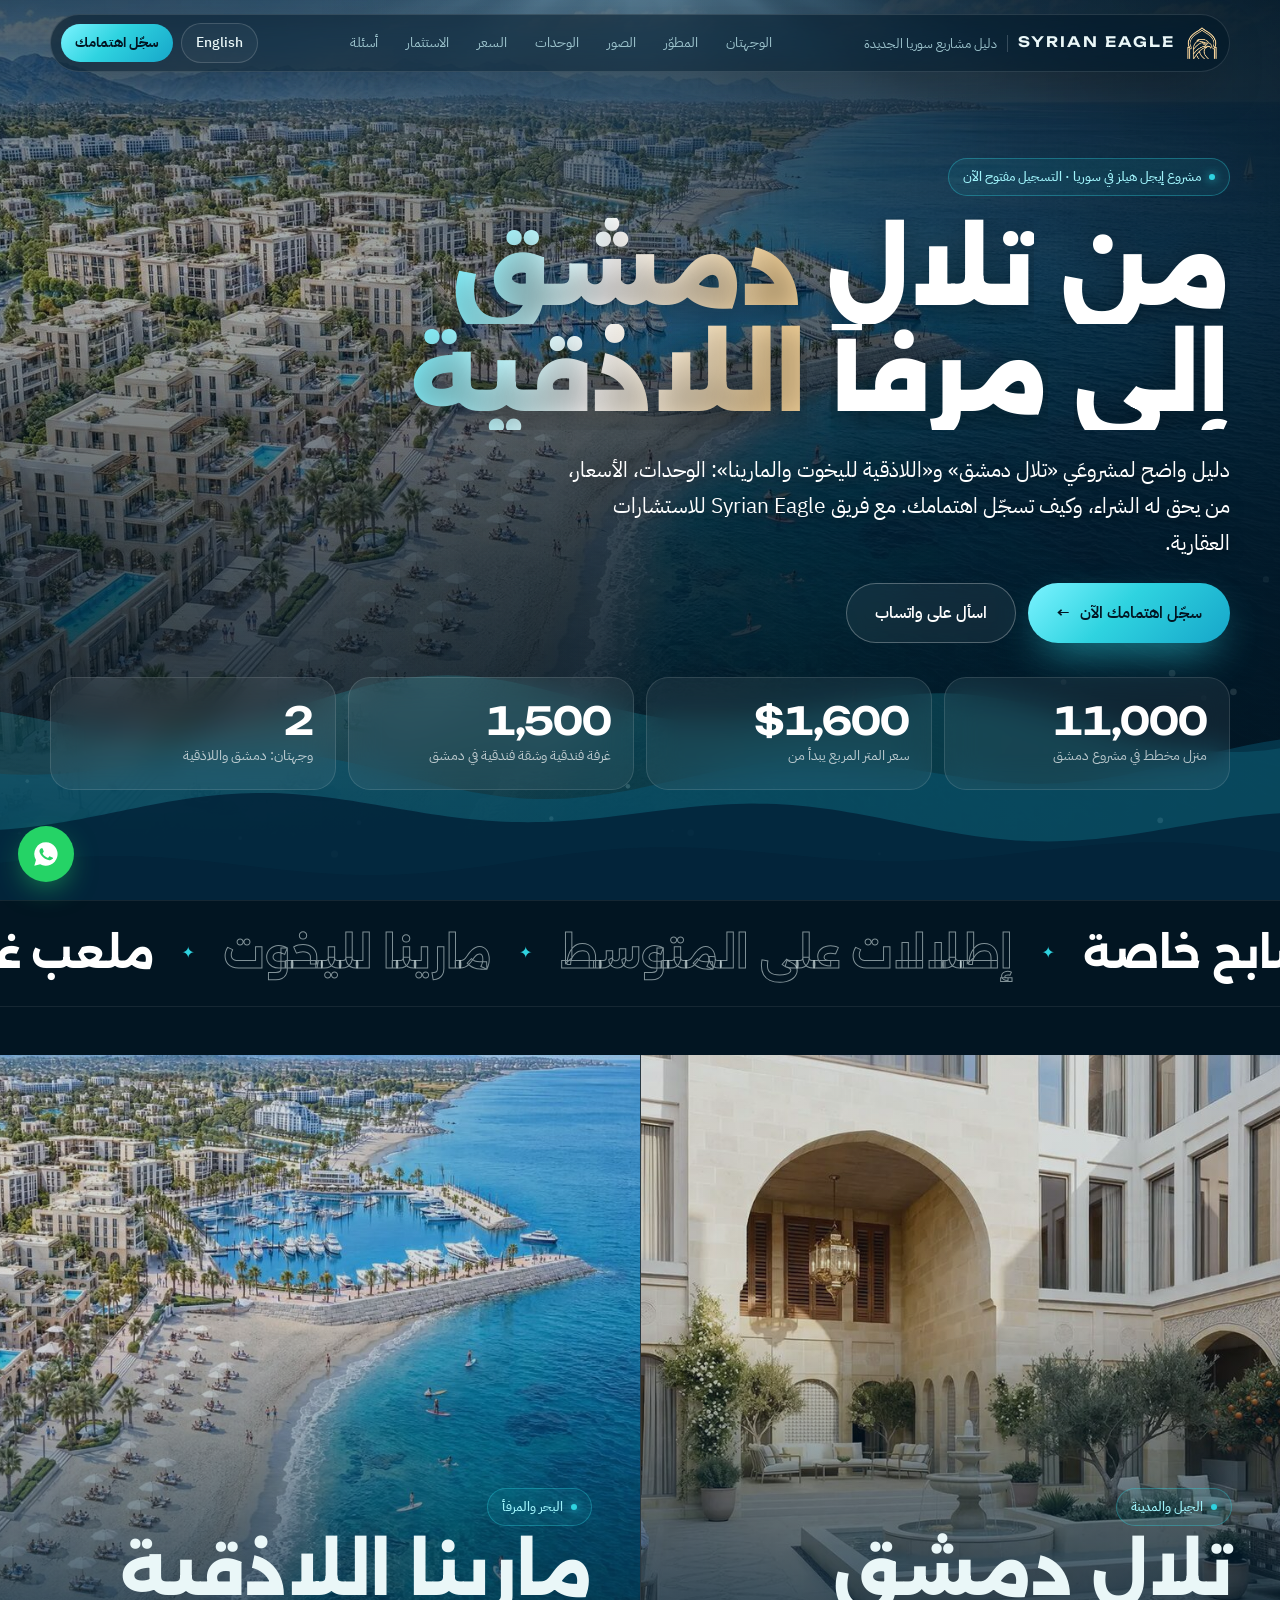
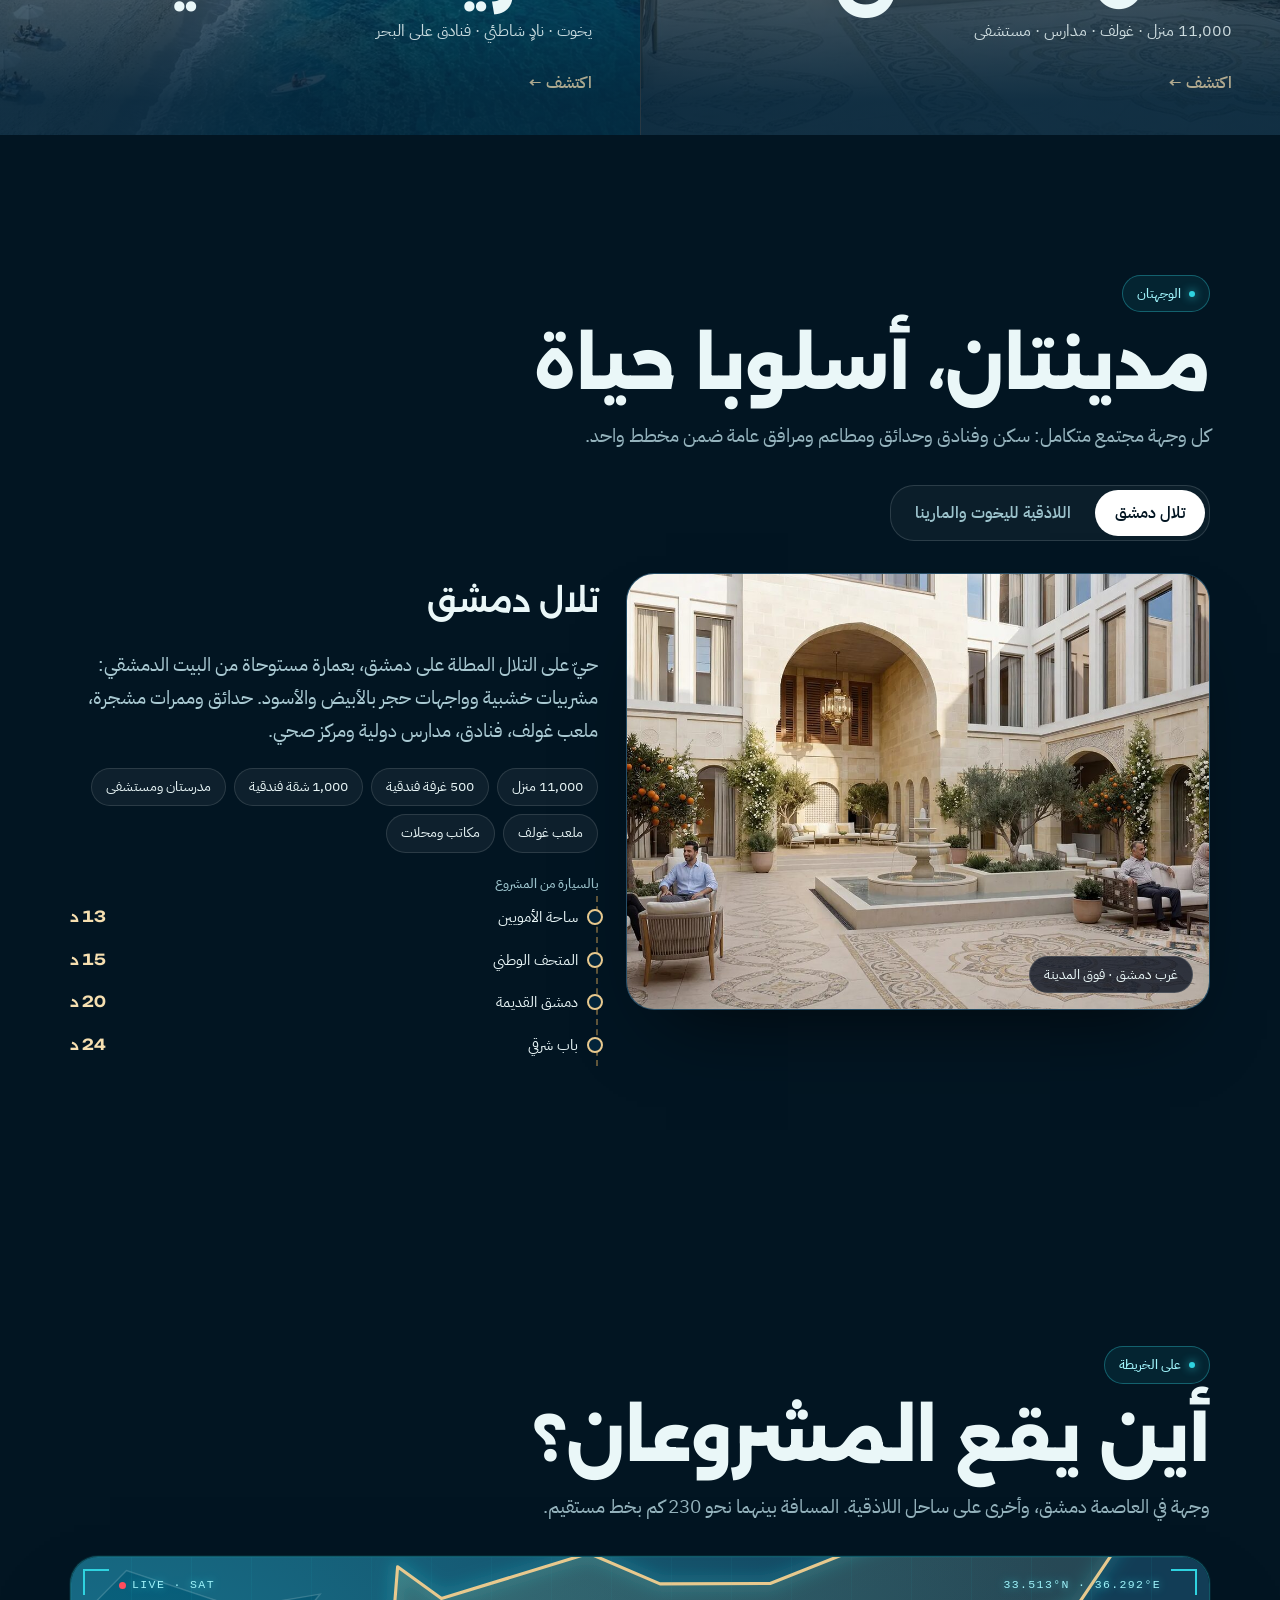
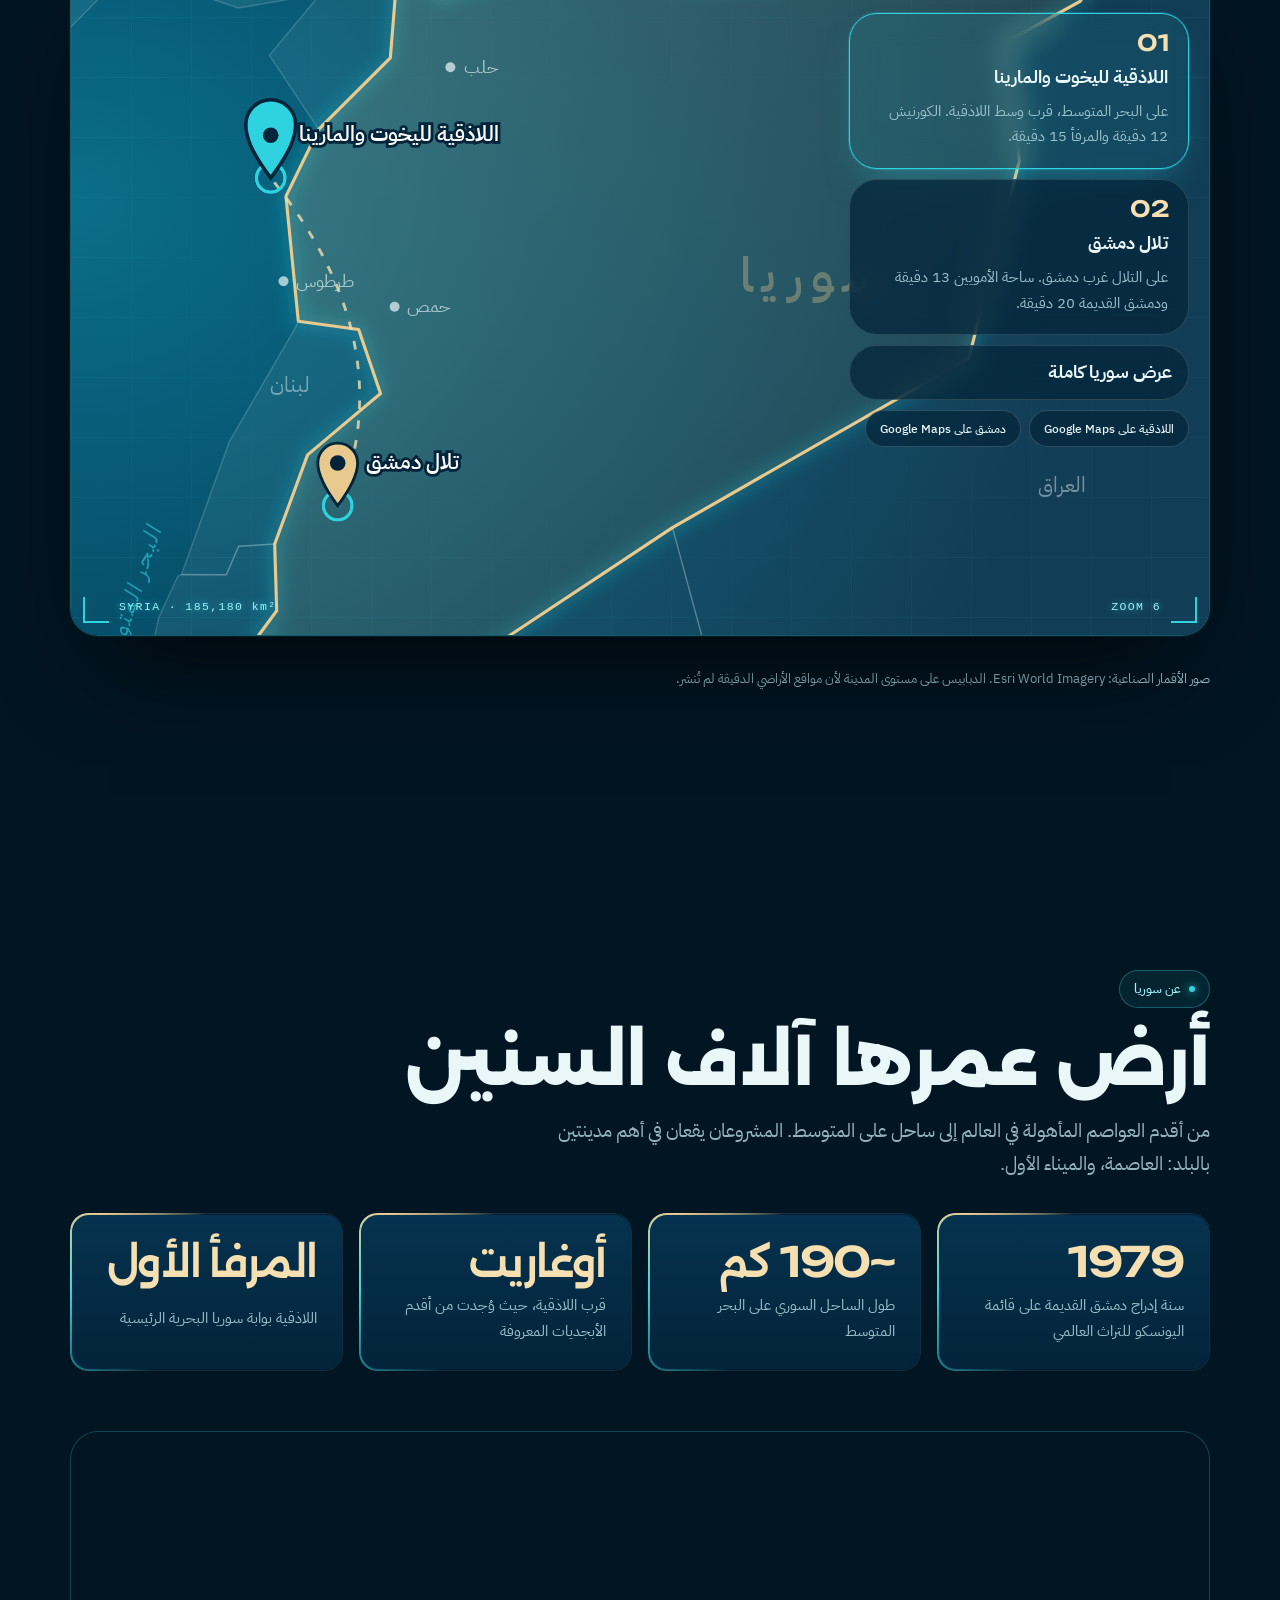
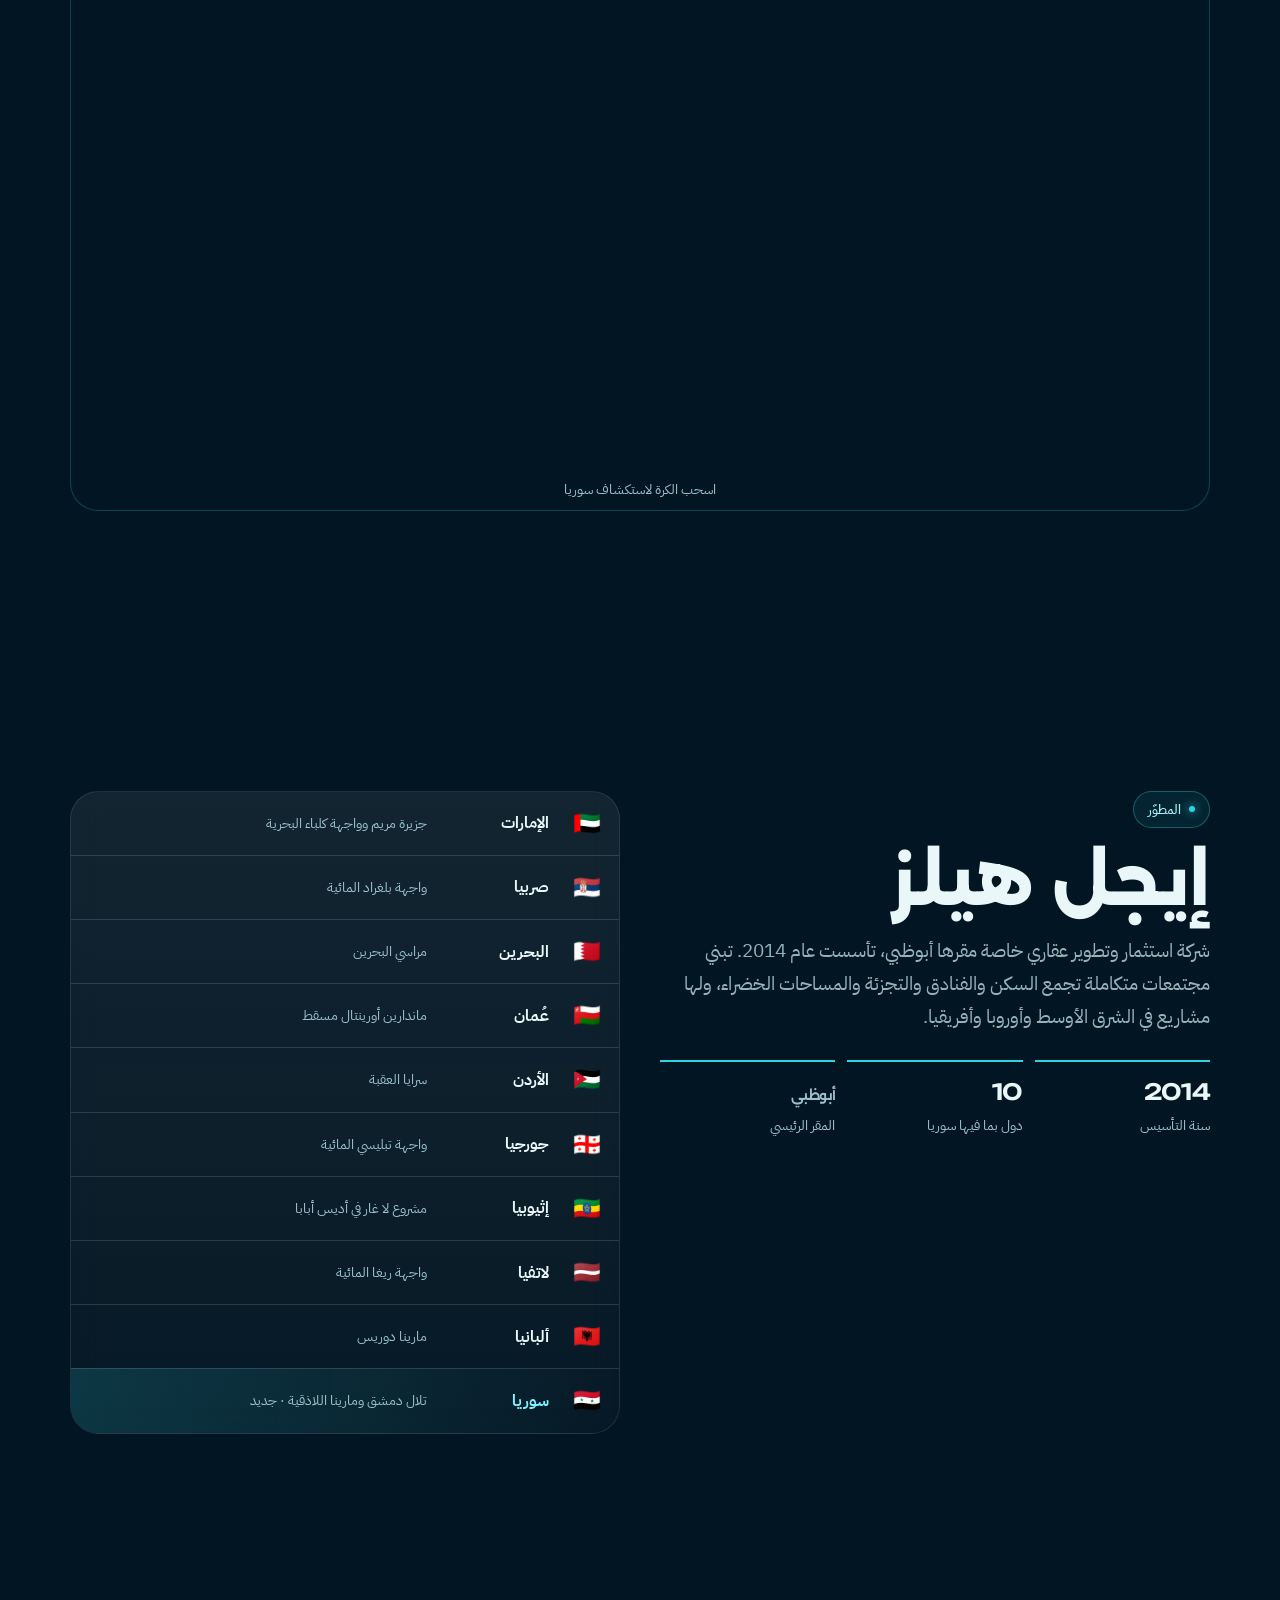
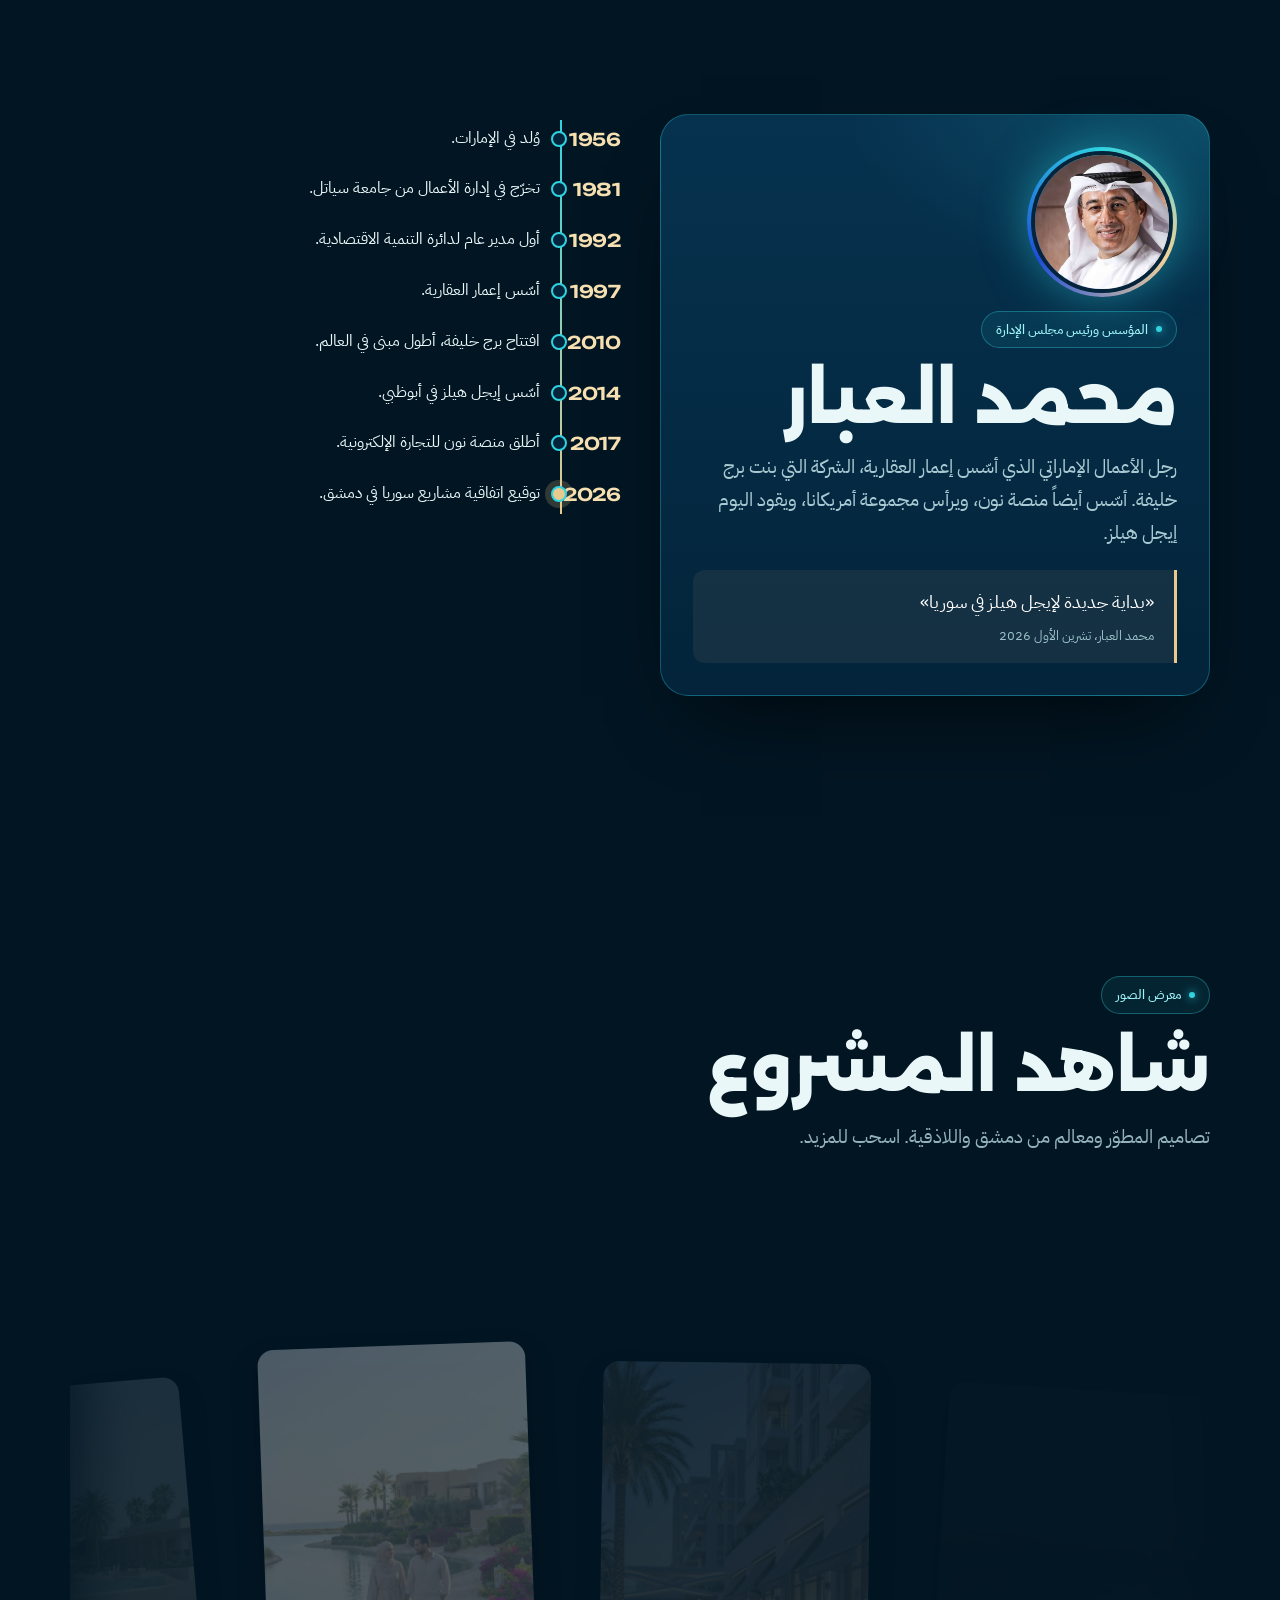
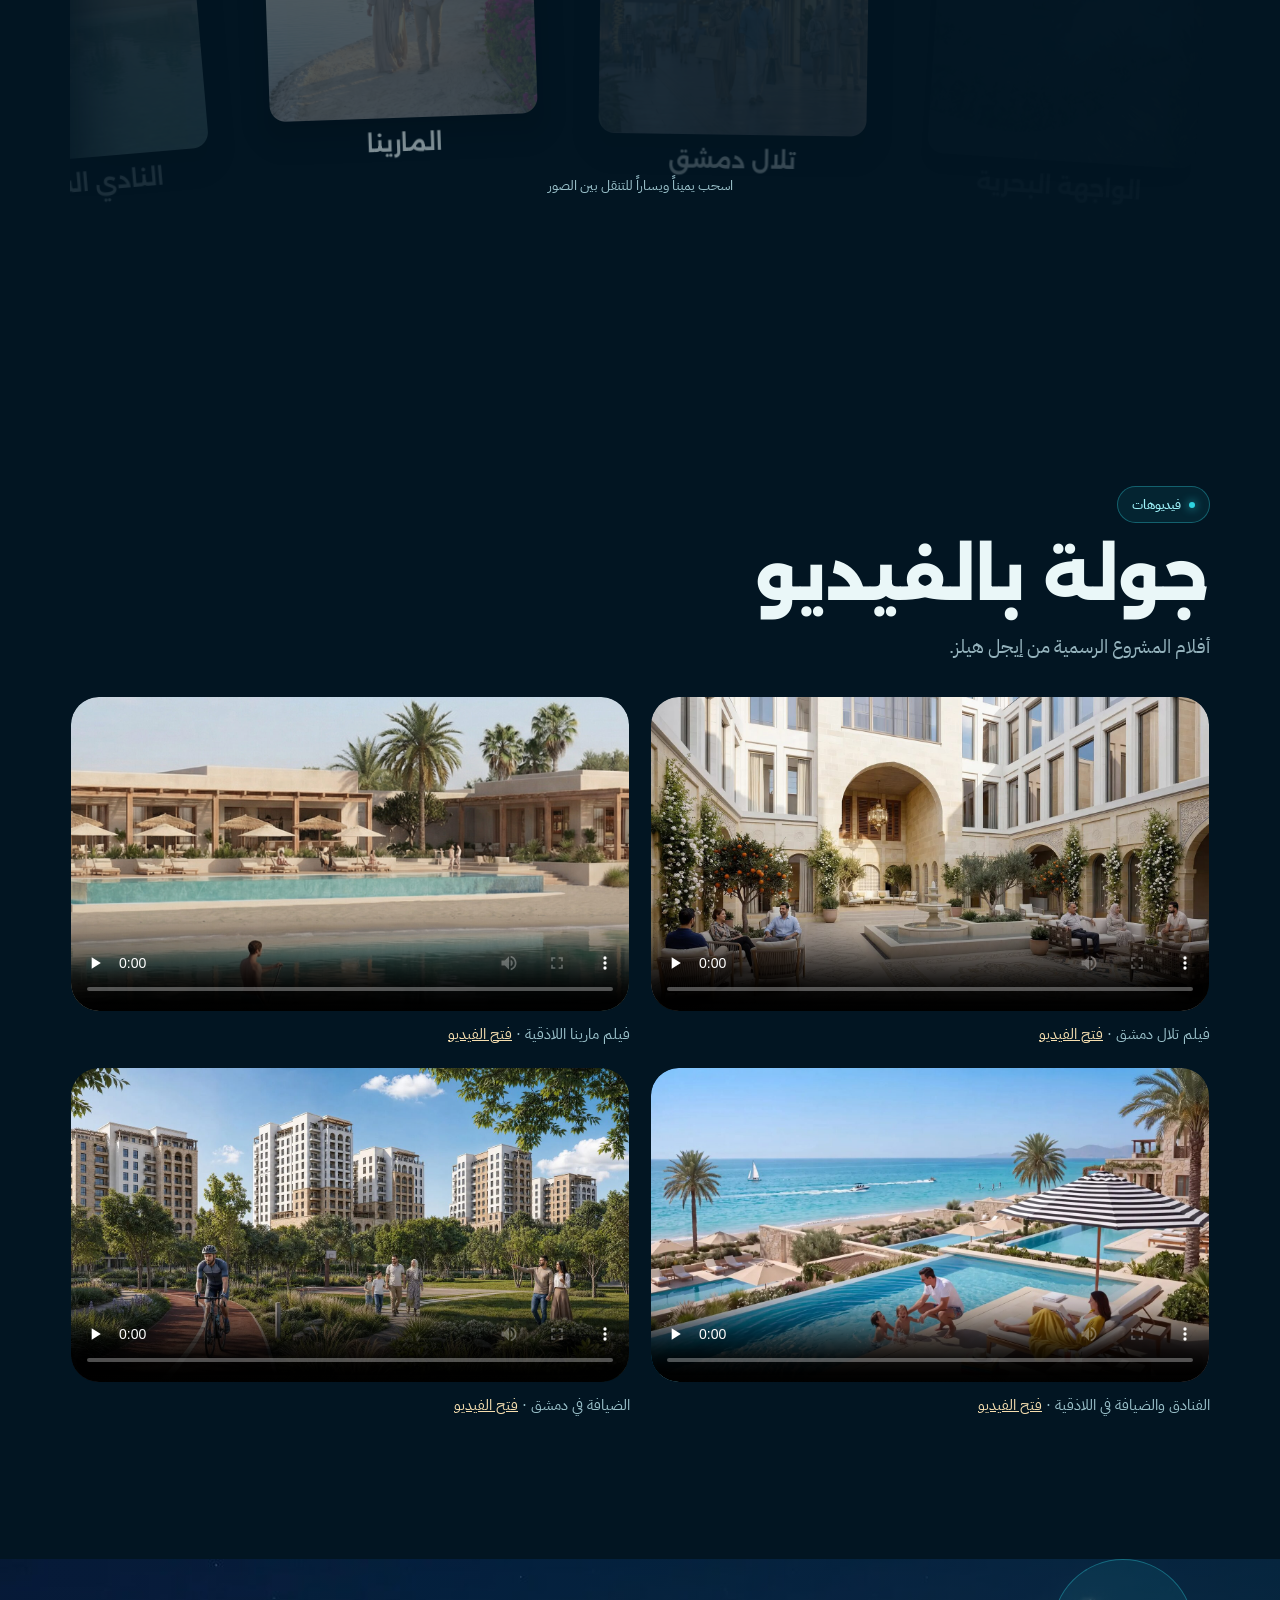
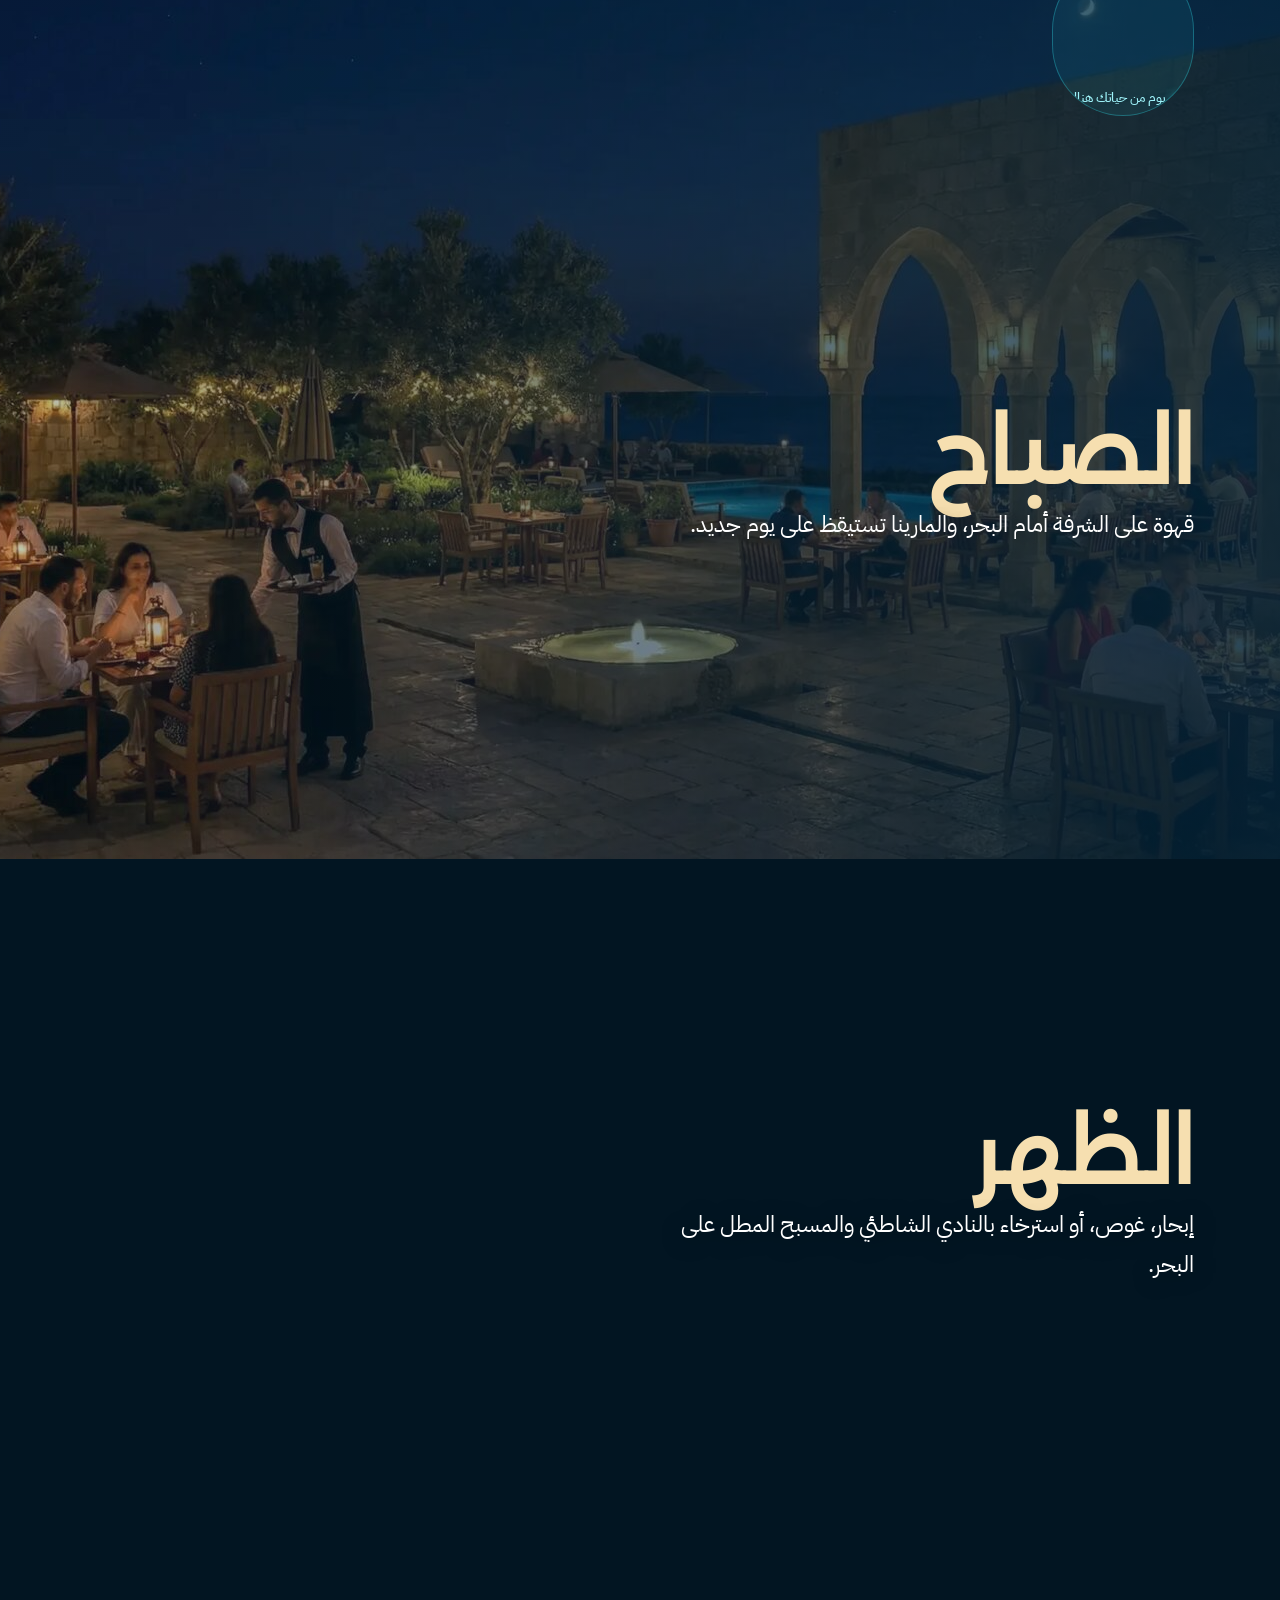
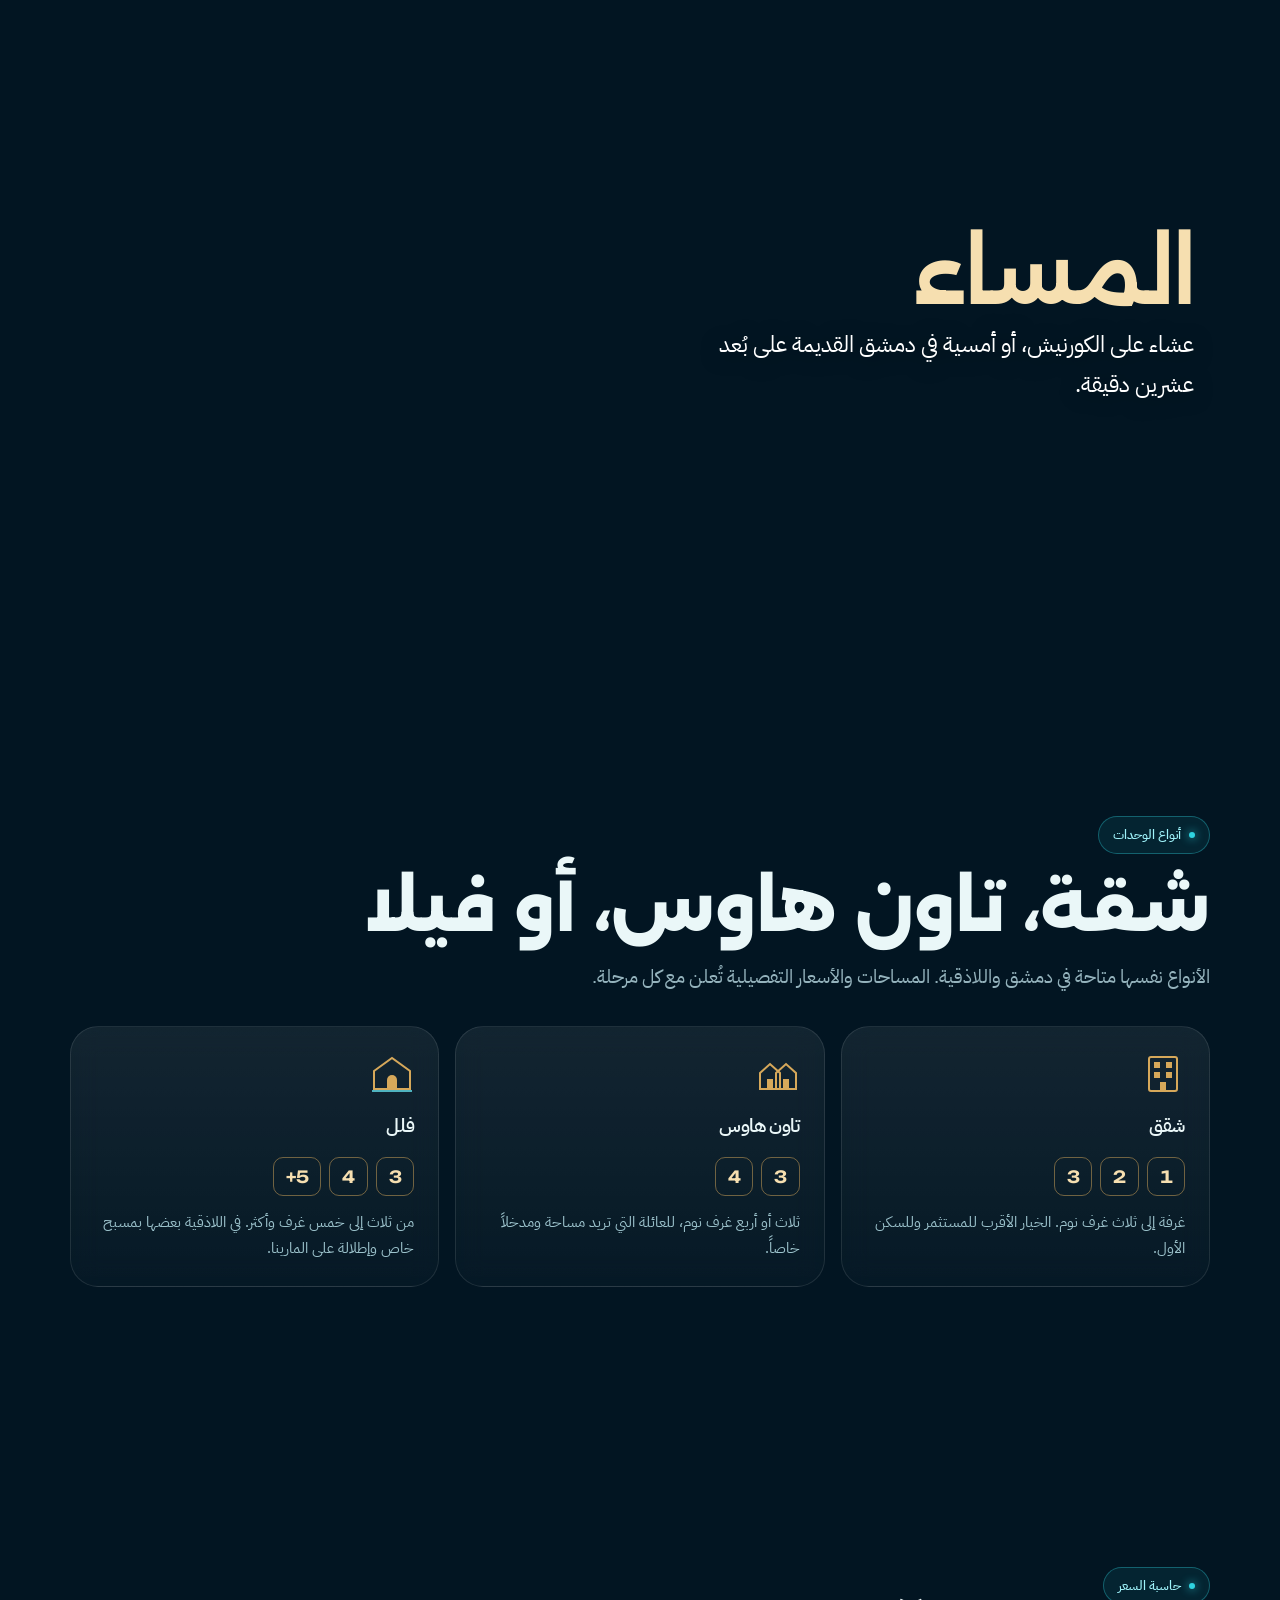
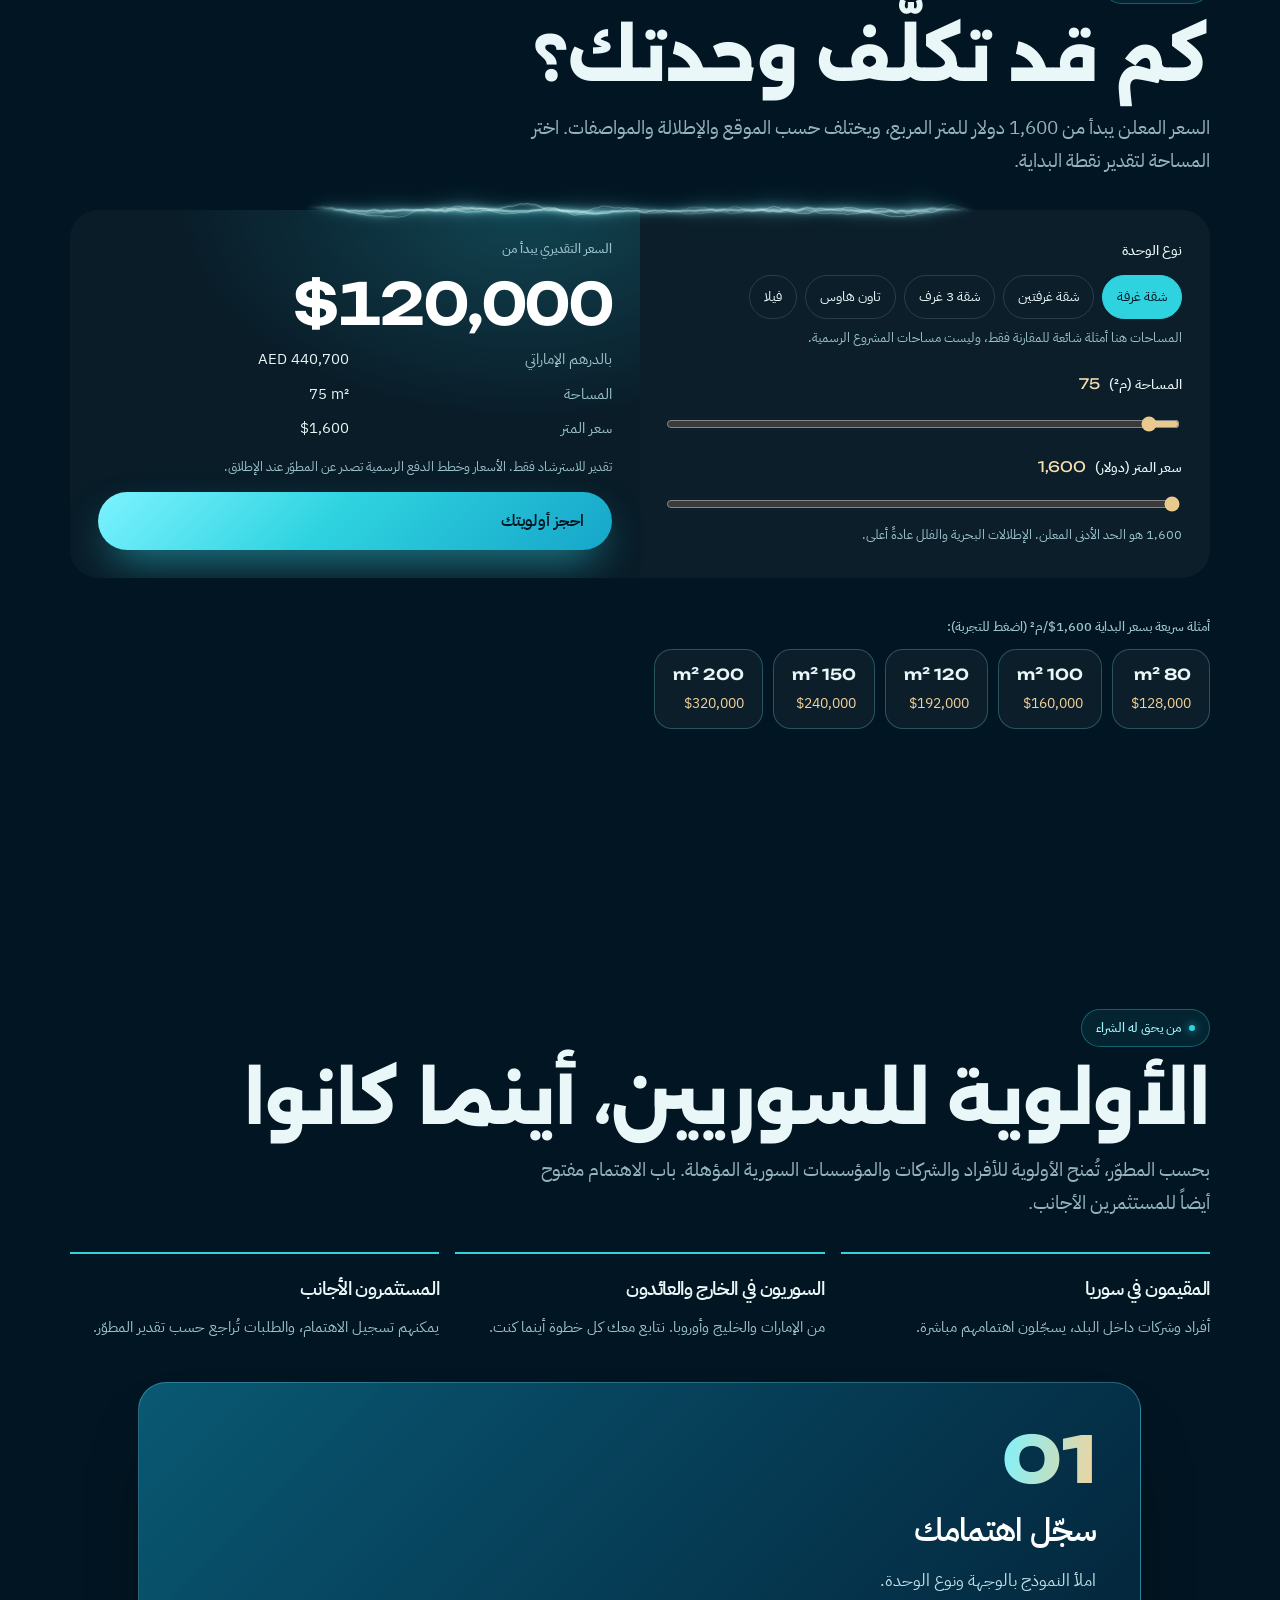
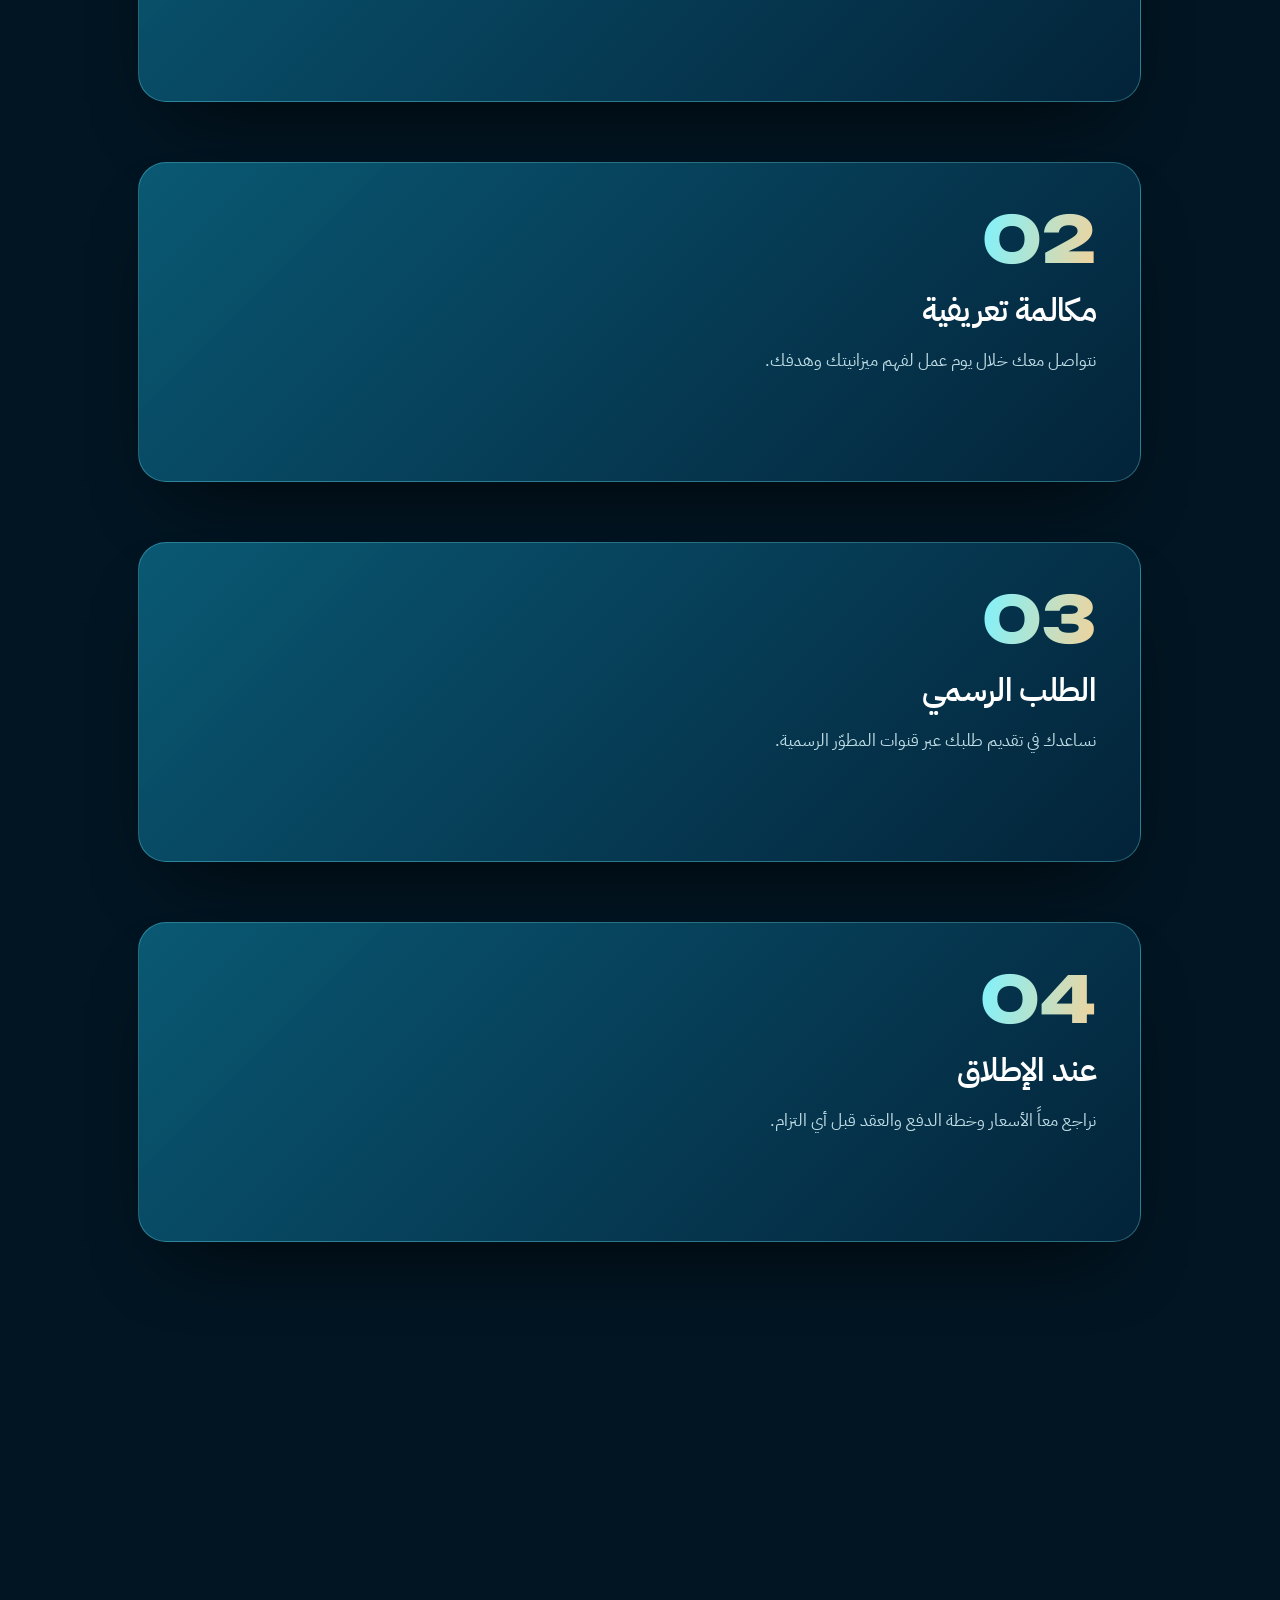
==== commit 8abd082e: "Syrian Eagle: remove Dubai references Co-Authored-By: Claude Opus 5.5 <noreply@anthropic.com> Claude" ====
--- a/eagle-hills-syria/index.html
+++ b/eagle-hills-syria/index.html
@@ -12,7 +12,7 @@
 <meta property="og:type" content="website">
 <meta name="twitter:card" content="summary_large_image">
 <link rel="canonical" href="https://ahmadsaljamal.github.io/ahmad-website/eagle-hills-syria/">
-<script type="application/ld+json">{"@context": "https://schema.org", "@type": "RealEstateAgent", "name": "Syrian Eagle", "url": "https://ahmadsaljamal.github.io/ahmad-website/eagle-hills-syria/", "logo": "https://ahmadsaljamal.github.io/ahmad-website/eagle-hills-syria/brand/logo-full.jpg", "telephone": "+971555550035", "areaServed": ["Dubai", "Syria", "Damascus", "Latakia"], "address": {"@type": "PostalAddress", "addressLocality": "Dubai", "addressCountry": "AE"}, "knowsLanguage": ["ar", "en"]}</script>
+<script type="application/ld+json">{"@context": "https://schema.org", "@type": "RealEstateAgent", "name": "Syrian Eagle", "url": "https://ahmadsaljamal.github.io/ahmad-website/eagle-hills-syria/", "logo": "https://ahmadsaljamal.github.io/ahmad-website/eagle-hills-syria/brand/logo-full.jpg", "telephone": "+971555550035", "areaServed": ["Syria", "Damascus", "Latakia"], "knowsLanguage": ["ar", "en"]}</script>
 <link rel="icon" type="image/png" href="brand/icon-64.png">
 <link rel="apple-touch-icon" href="brand/profile.png">
 <meta name="theme-color" content="#021522">
